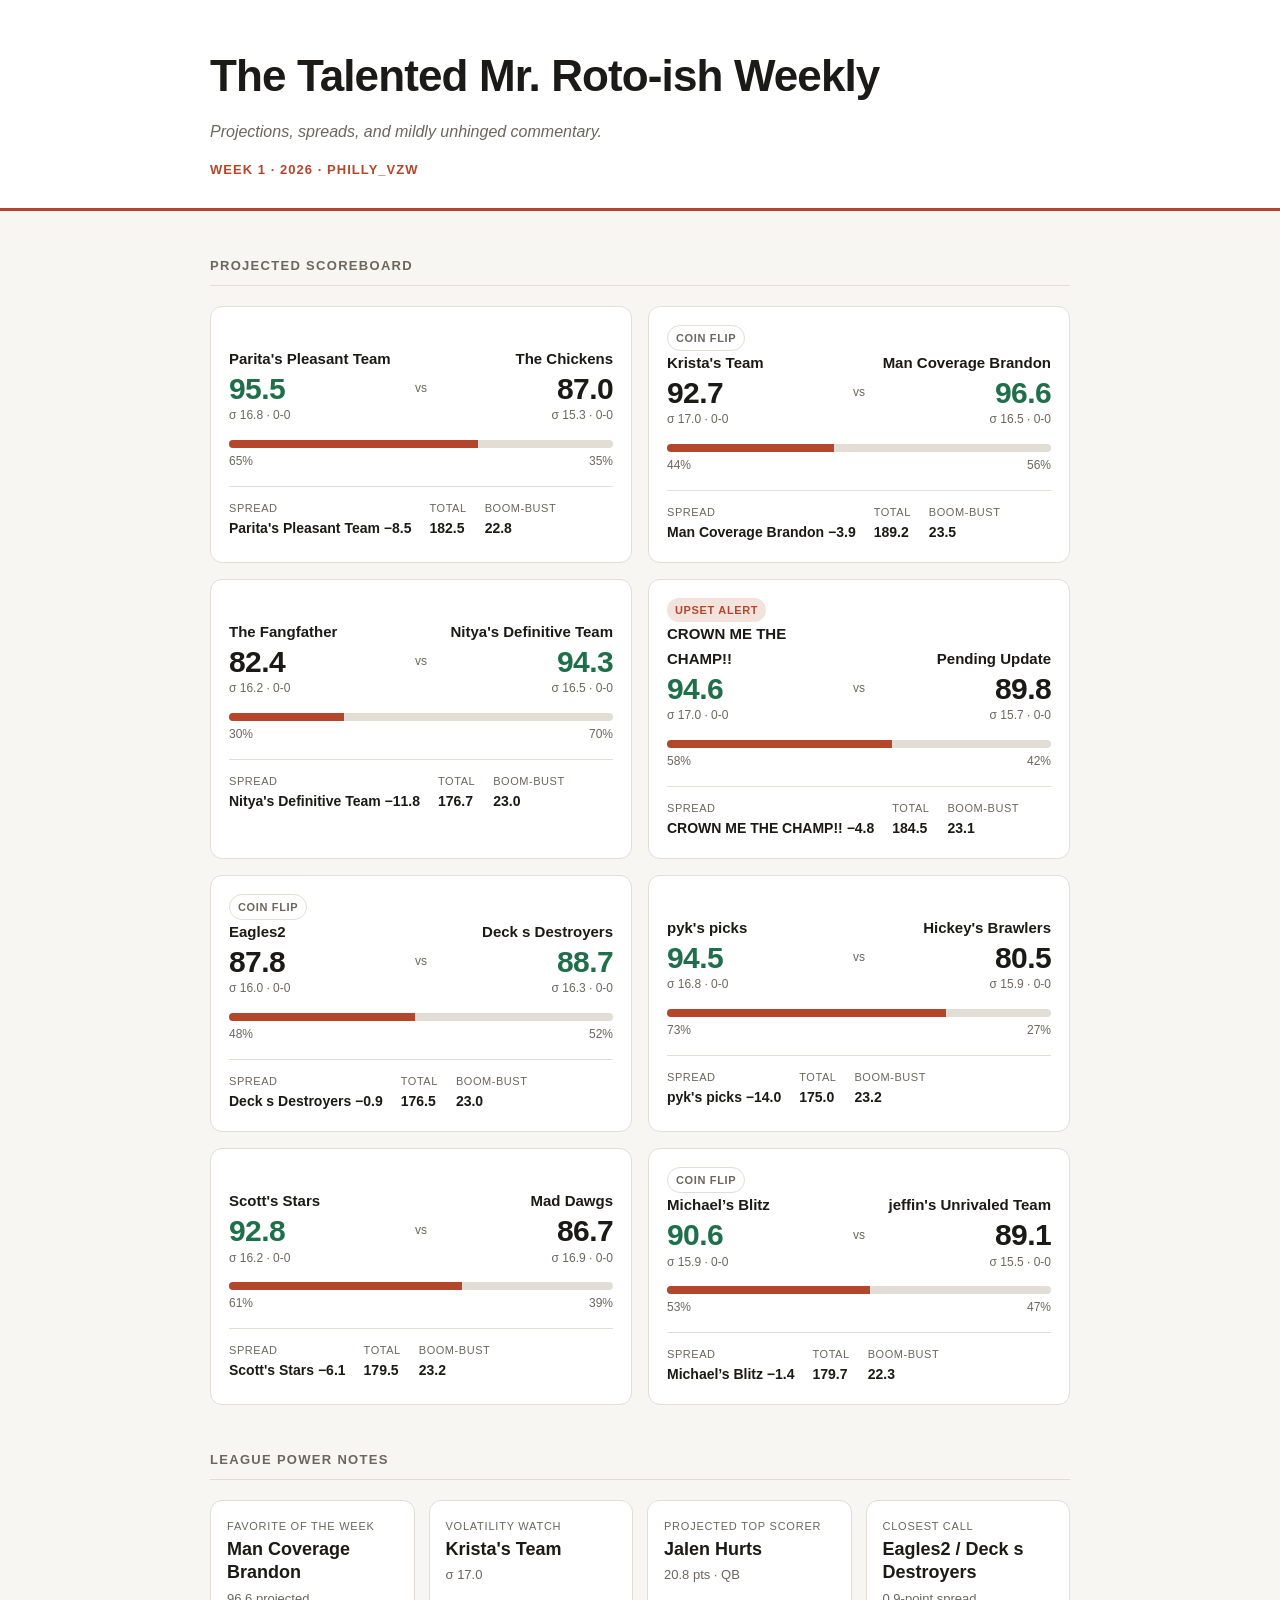
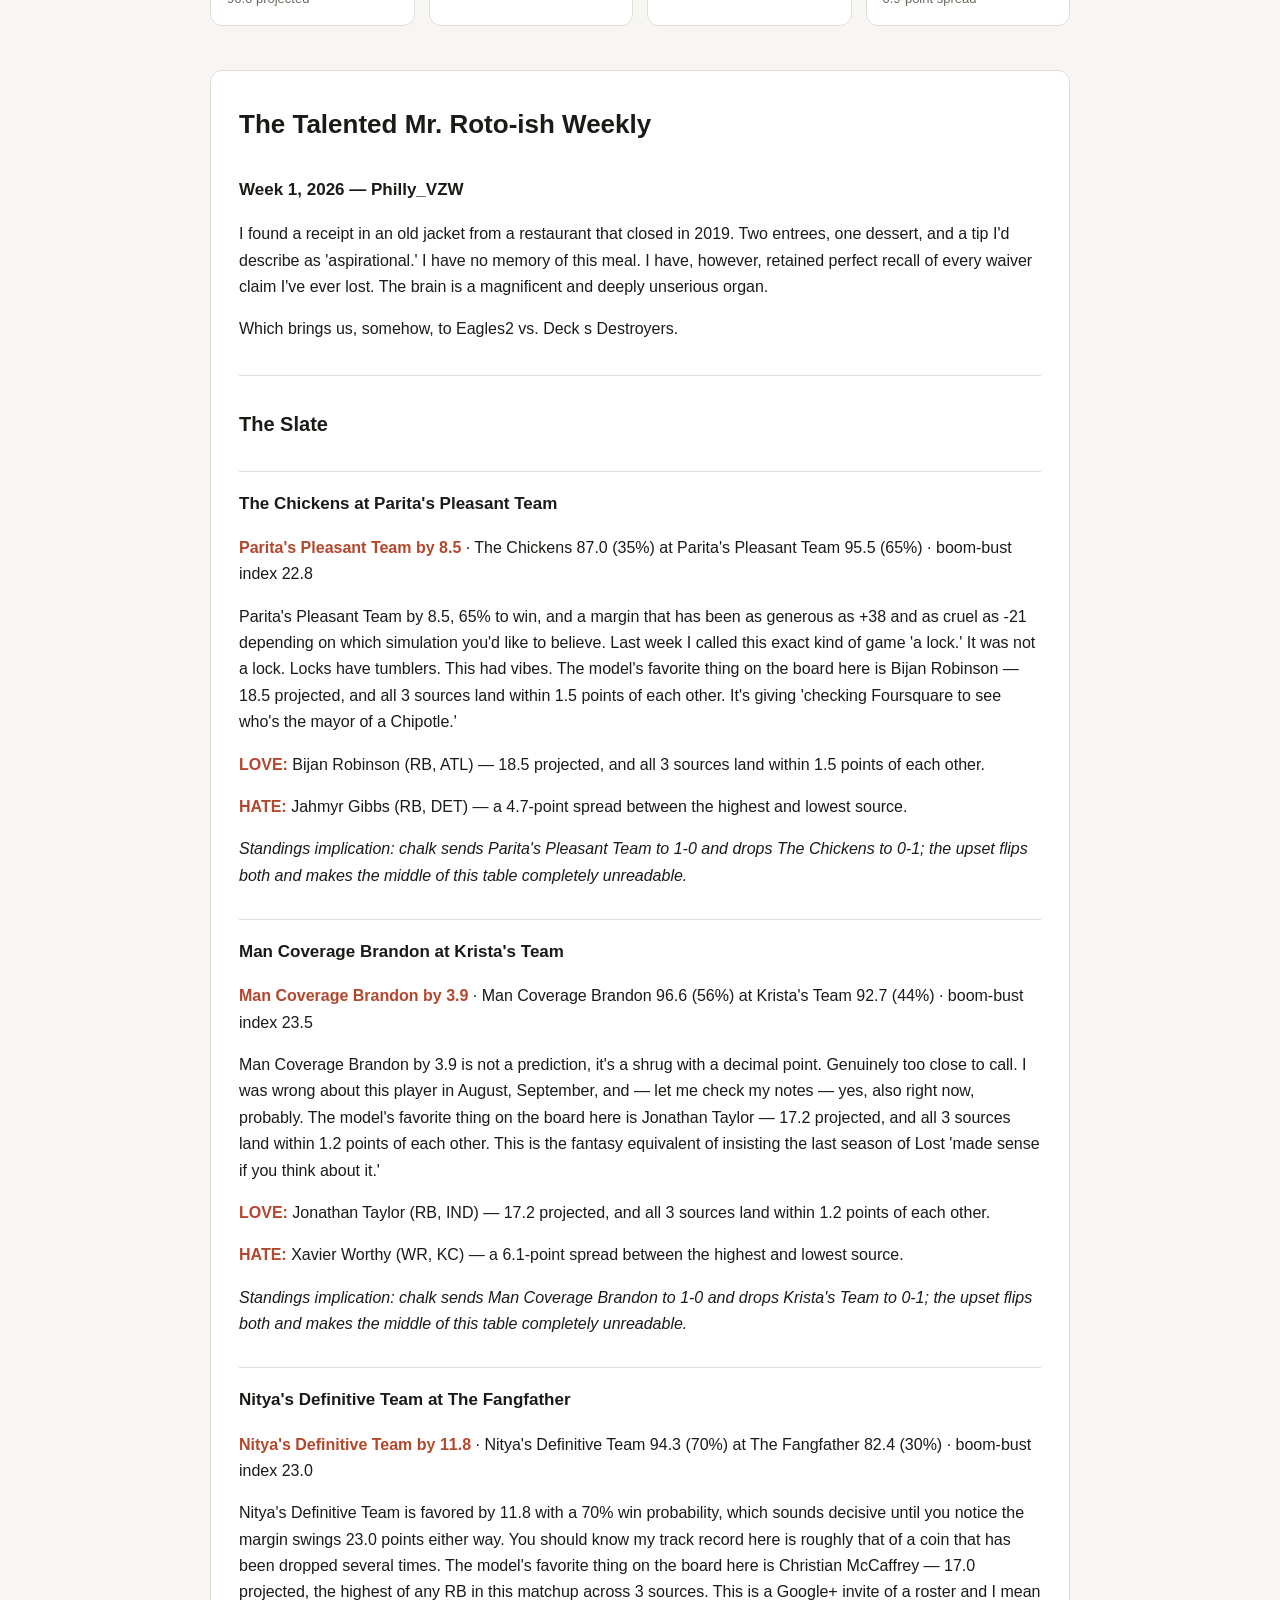
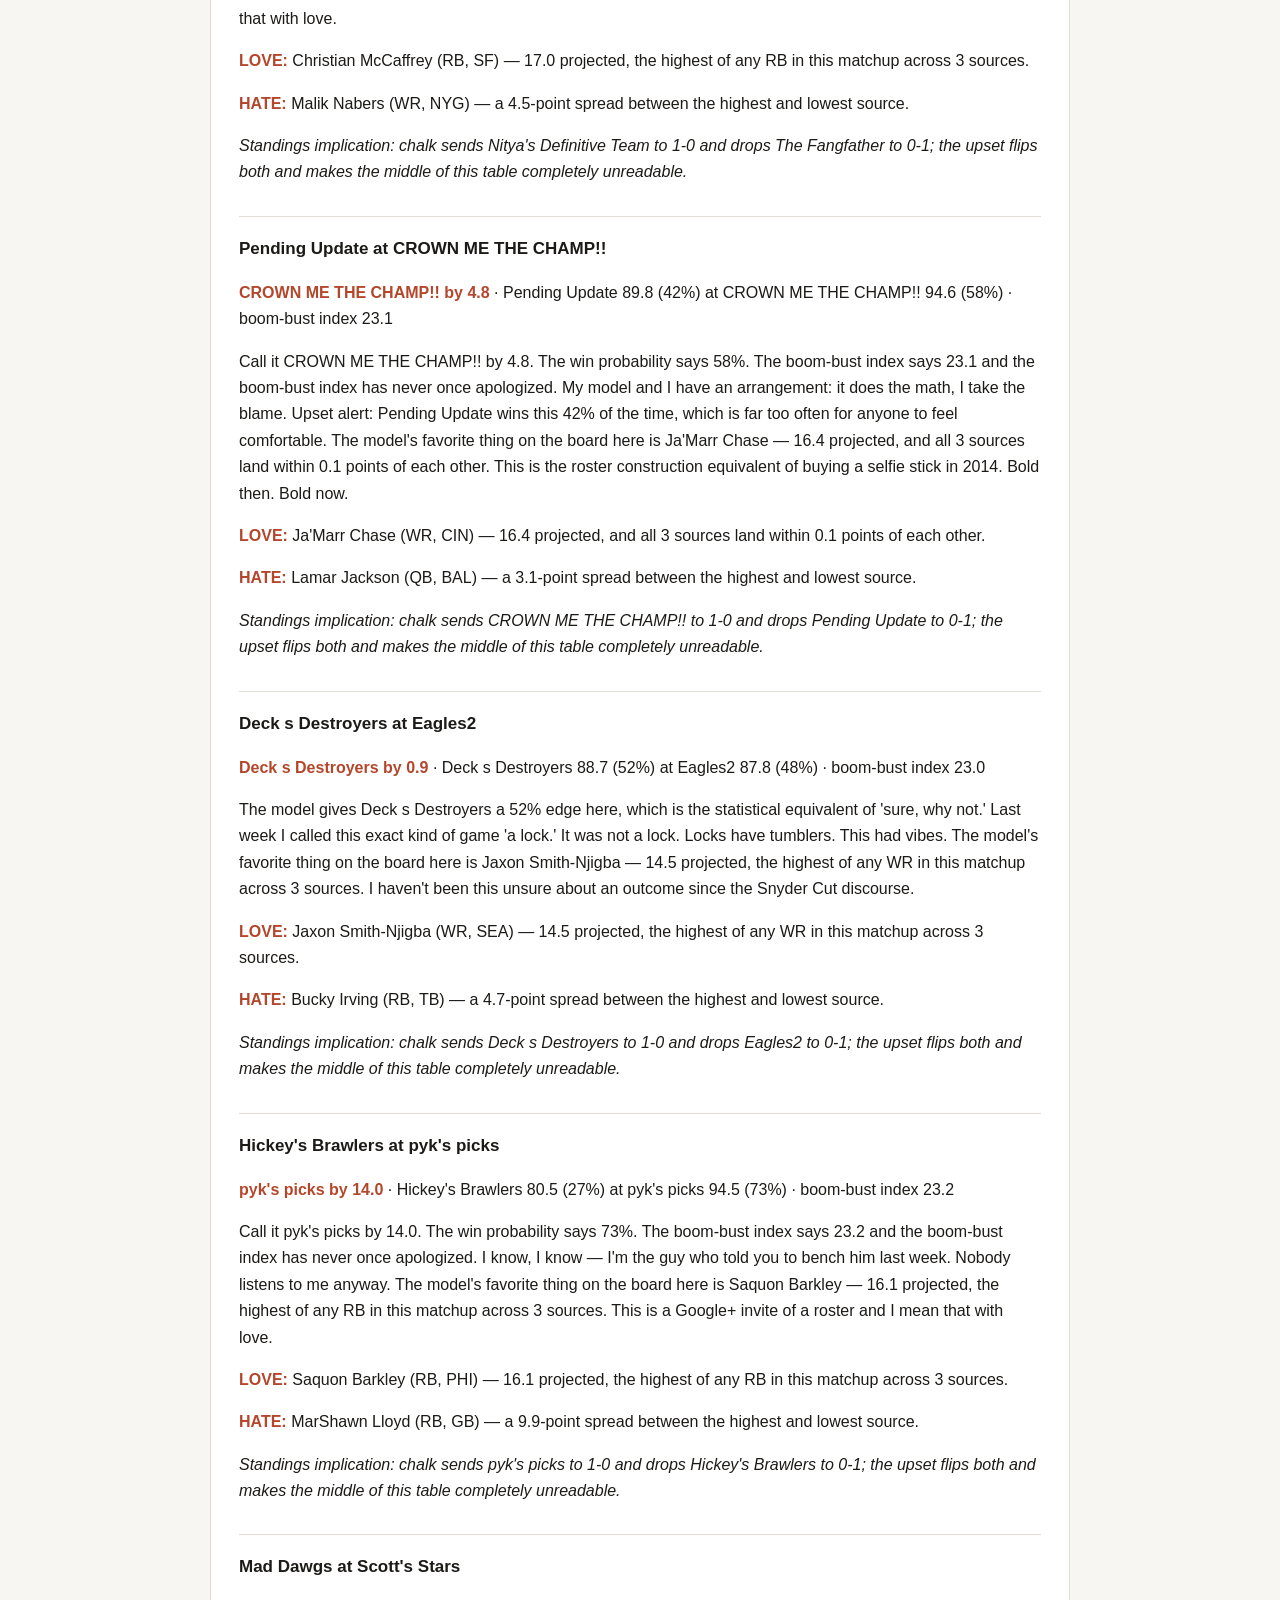
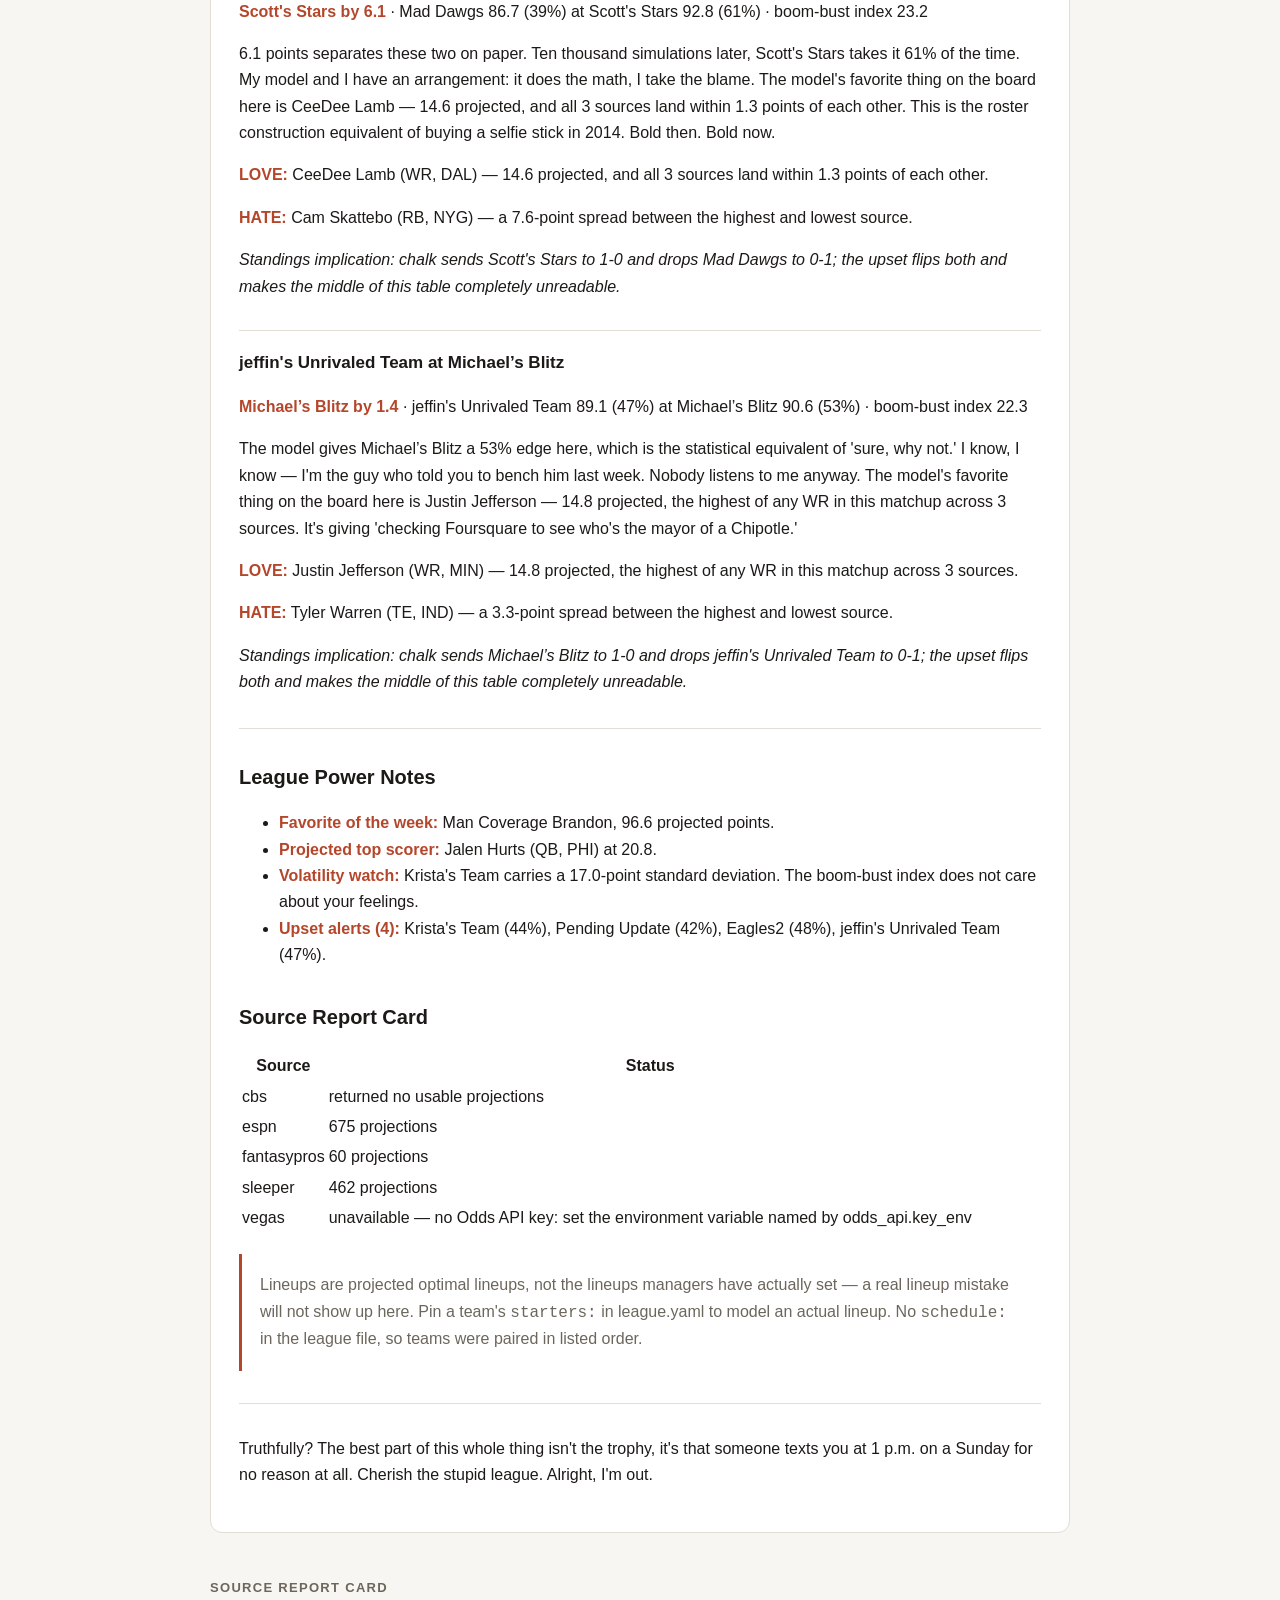
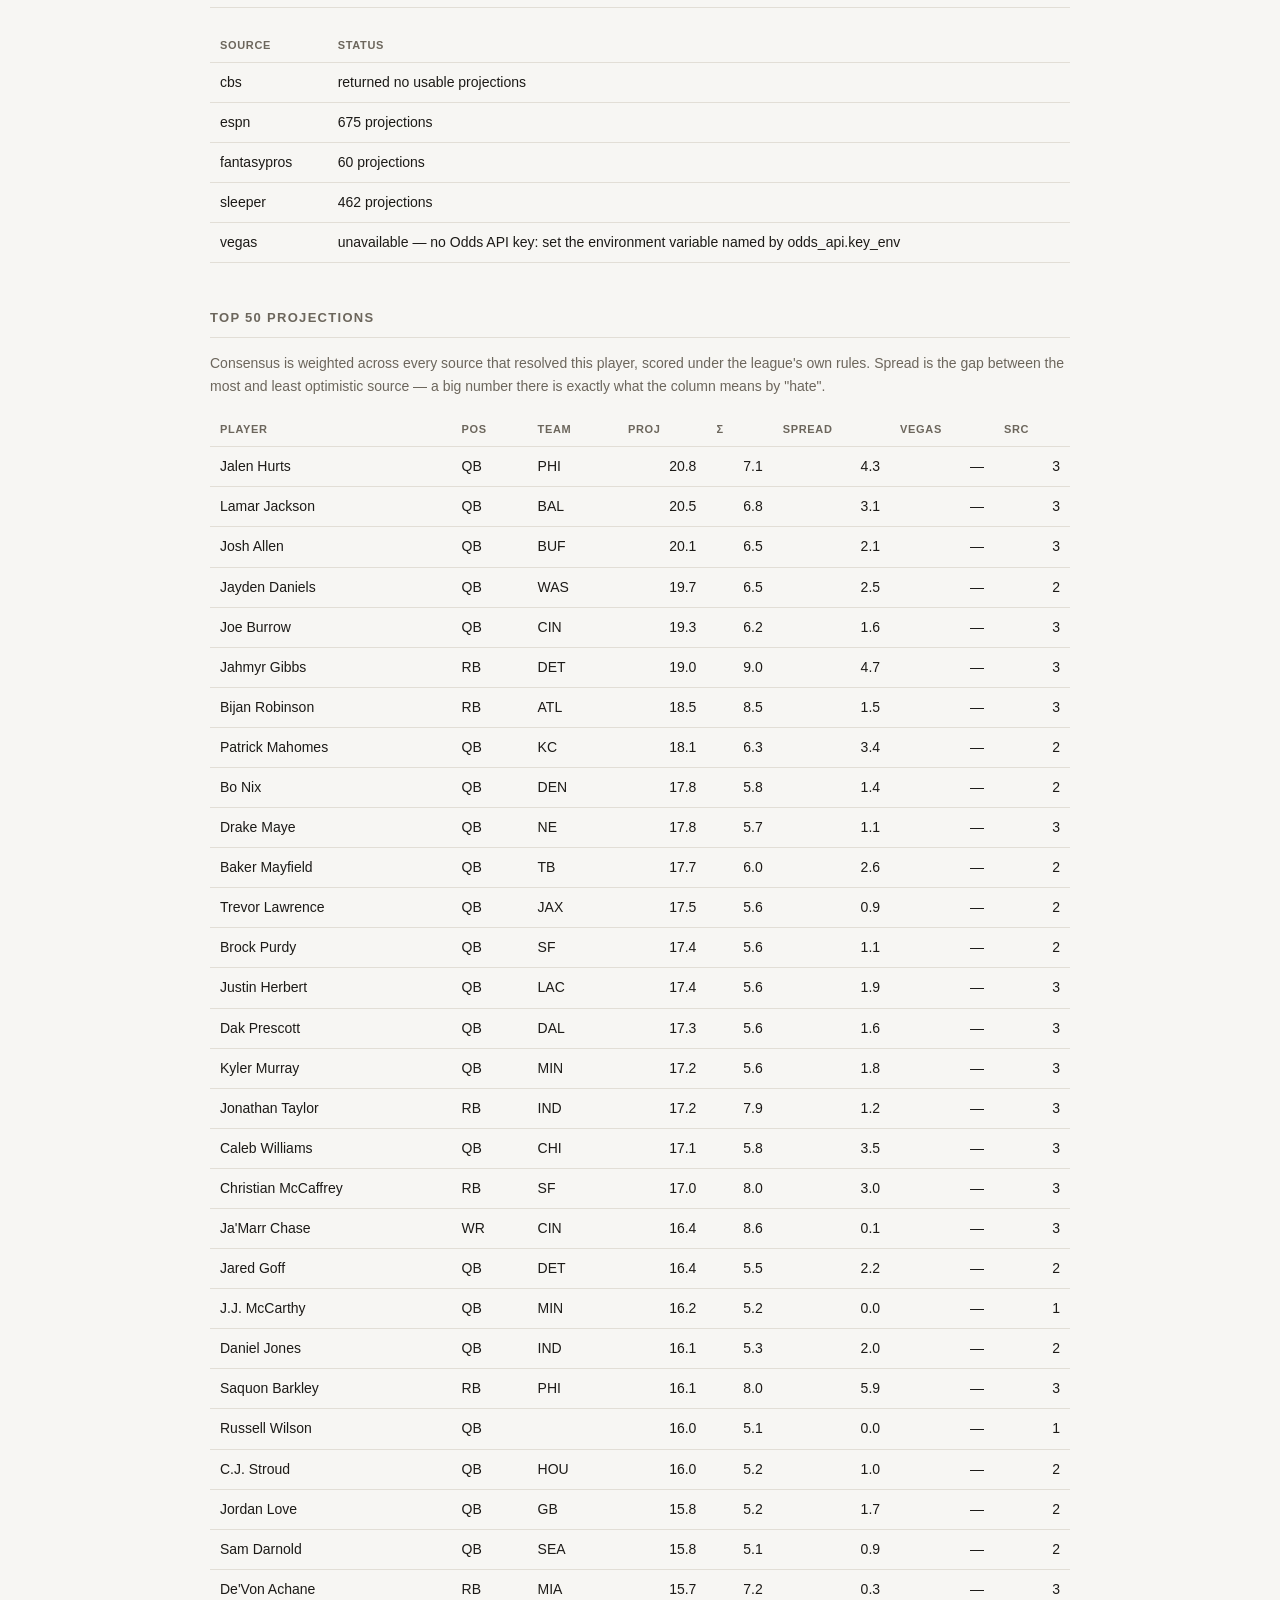
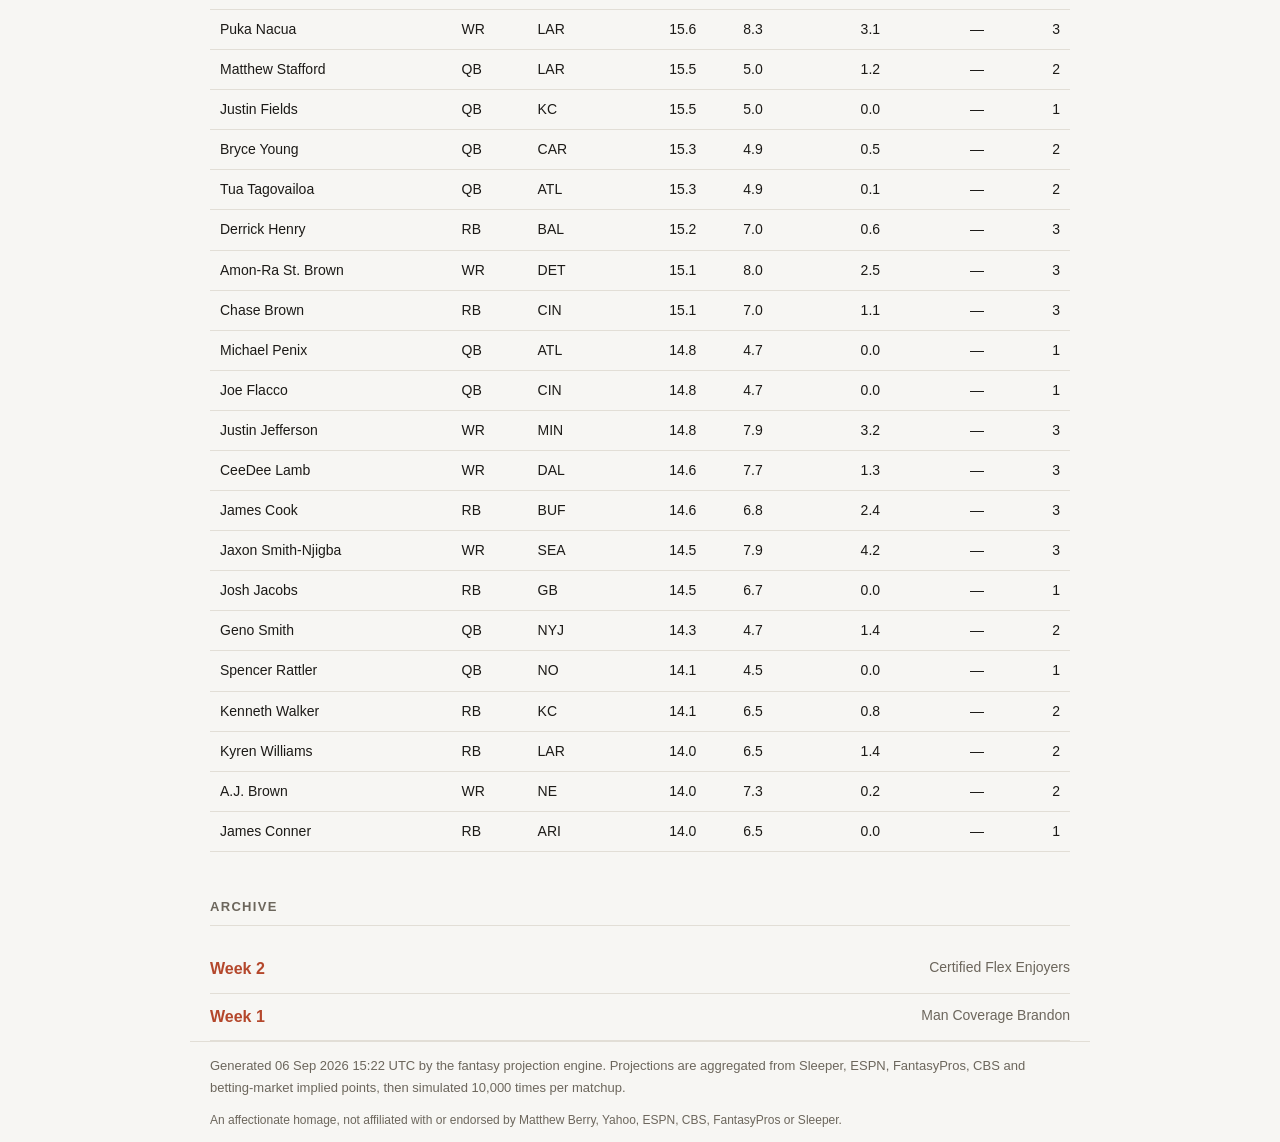
==== docs/week-1.html @ 44941f6e "Import the real Philly_VZW league from the Yahoo export tools/import_yahoo_export.py builds league.y" ====
<!DOCTYPE html>
<html lang="en">
<head>
<meta charset="utf-8">
<meta name="viewport" content="width=device-width, initial-scale=1">
<title>Week 1 — The Talented Mr. Roto-ish Weekly</title>
<meta name="description" content="Projections, spreads, and mildly unhinged commentary.">
<link rel="stylesheet" href="style.css">
</head>
<body>
<header class="masthead">
  <div class="wrap">
    <h1>The Talented Mr. Roto-ish Weekly</h1>
    <p class="tagline">Projections, spreads, and mildly unhinged commentary.</p>
    <p class="subtitle">Week 1 · 2026 · Philly_VZW</p>
  </div>
</header>
<main class="wrap">
<section><h2 class="section-title">Projected Scoreboard</h2><div class="grid">
<article class="card">
  <div class="card-tags"></div>
  <div class="teams">
    <div class="team team-home lead">
      <span class="team-name">Parita&#x27;s Pleasant Team</span>
      <span class="team-score">95.5</span>
      <span class="team-meta">&sigma; 16.8 · 0-0</span>
    </div>
    <div class="vs">vs</div>
    <div class="team team-away ">
      <span class="team-name">The Chickens</span>
      <span class="team-score">87.0</span>
      <span class="team-meta">&sigma; 15.3 · 0-0</span>
    </div>
  </div>
  <div class="winbar" role="img" aria-label="Parita&#x27;s Pleasant Team 65 percent, The Chickens 35 percent">
    <div class="winbar-home" style="width:64.9%"></div>
  </div>
  <div class="winbar-labels"><span>65%</span><span>35%</span></div>
  <dl class="stats">
    <div><dt>Spread</dt><dd>Parita&#x27;s Pleasant Team &minus;8.5</dd></div>
    <div><dt>Total</dt><dd>182.5</dd></div>
    <div><dt>Boom-bust</dt><dd>22.8</dd></div>
  </dl>
</article>
<article class="card">
  <div class="card-tags"><span class="tag tag-flip">Coin flip</span></div>
  <div class="teams">
    <div class="team team-home ">
      <span class="team-name">Krista&#x27;s Team</span>
      <span class="team-score">92.7</span>
      <span class="team-meta">&sigma; 17.0 · 0-0</span>
    </div>
    <div class="vs">vs</div>
    <div class="team team-away lead">
      <span class="team-name">Man Coverage Brandon</span>
      <span class="team-score">96.6</span>
      <span class="team-meta">&sigma; 16.5 · 0-0</span>
    </div>
  </div>
  <div class="winbar" role="img" aria-label="Krista&#x27;s Team 44 percent, Man Coverage Brandon 56 percent">
    <div class="winbar-home" style="width:43.6%"></div>
  </div>
  <div class="winbar-labels"><span>44%</span><span>56%</span></div>
  <dl class="stats">
    <div><dt>Spread</dt><dd>Man Coverage Brandon &minus;3.9</dd></div>
    <div><dt>Total</dt><dd>189.2</dd></div>
    <div><dt>Boom-bust</dt><dd>23.5</dd></div>
  </dl>
</article>
<article class="card">
  <div class="card-tags"></div>
  <div class="teams">
    <div class="team team-home ">
      <span class="team-name">The Fangfather</span>
      <span class="team-score">82.4</span>
      <span class="team-meta">&sigma; 16.2 · 0-0</span>
    </div>
    <div class="vs">vs</div>
    <div class="team team-away lead">
      <span class="team-name">Nitya&#x27;s Definitive Team</span>
      <span class="team-score">94.3</span>
      <span class="team-meta">&sigma; 16.5 · 0-0</span>
    </div>
  </div>
  <div class="winbar" role="img" aria-label="The Fangfather 30 percent, Nitya&#x27;s Definitive Team 70 percent">
    <div class="winbar-home" style="width:30.0%"></div>
  </div>
  <div class="winbar-labels"><span>30%</span><span>70%</span></div>
  <dl class="stats">
    <div><dt>Spread</dt><dd>Nitya&#x27;s Definitive Team &minus;11.8</dd></div>
    <div><dt>Total</dt><dd>176.7</dd></div>
    <div><dt>Boom-bust</dt><dd>23.0</dd></div>
  </dl>
</article>
<article class="card">
  <div class="card-tags"><span class="tag tag-upset">Upset alert</span></div>
  <div class="teams">
    <div class="team team-home lead">
      <span class="team-name">CROWN ME THE CHAMP!!</span>
      <span class="team-score">94.6</span>
      <span class="team-meta">&sigma; 17.0 · 0-0</span>
    </div>
    <div class="vs">vs</div>
    <div class="team team-away ">
      <span class="team-name">Pending Update</span>
      <span class="team-score">89.8</span>
      <span class="team-meta">&sigma; 15.7 · 0-0</span>
    </div>
  </div>
  <div class="winbar" role="img" aria-label="CROWN ME THE CHAMP!! 58 percent, Pending Update 42 percent">
    <div class="winbar-home" style="width:58.5%"></div>
  </div>
  <div class="winbar-labels"><span>58%</span><span>42%</span></div>
  <dl class="stats">
    <div><dt>Spread</dt><dd>CROWN ME THE CHAMP!! &minus;4.8</dd></div>
    <div><dt>Total</dt><dd>184.5</dd></div>
    <div><dt>Boom-bust</dt><dd>23.1</dd></div>
  </dl>
</article>
<article class="card">
  <div class="card-tags"><span class="tag tag-flip">Coin flip</span></div>
  <div class="teams">
    <div class="team team-home ">
      <span class="team-name">Eagles2</span>
      <span class="team-score">87.8</span>
      <span class="team-meta">&sigma; 16.0 · 0-0</span>
    </div>
    <div class="vs">vs</div>
    <div class="team team-away lead">
      <span class="team-name">Deck s Destroyers</span>
      <span class="team-score">88.7</span>
      <span class="team-meta">&sigma; 16.3 · 0-0</span>
    </div>
  </div>
  <div class="winbar" role="img" aria-label="Eagles2 48 percent, Deck s Destroyers 52 percent">
    <div class="winbar-home" style="width:48.4%"></div>
  </div>
  <div class="winbar-labels"><span>48%</span><span>52%</span></div>
  <dl class="stats">
    <div><dt>Spread</dt><dd>Deck s Destroyers &minus;0.9</dd></div>
    <div><dt>Total</dt><dd>176.5</dd></div>
    <div><dt>Boom-bust</dt><dd>23.0</dd></div>
  </dl>
</article>
<article class="card">
  <div class="card-tags"></div>
  <div class="teams">
    <div class="team team-home lead">
      <span class="team-name">pyk&#x27;s picks</span>
      <span class="team-score">94.5</span>
      <span class="team-meta">&sigma; 16.8 · 0-0</span>
    </div>
    <div class="vs">vs</div>
    <div class="team team-away ">
      <span class="team-name">Hickey&#x27;s Brawlers</span>
      <span class="team-score">80.5</span>
      <span class="team-meta">&sigma; 15.9 · 0-0</span>
    </div>
  </div>
  <div class="winbar" role="img" aria-label="pyk&#x27;s picks 73 percent, Hickey&#x27;s Brawlers 27 percent">
    <div class="winbar-home" style="width:72.6%"></div>
  </div>
  <div class="winbar-labels"><span>73%</span><span>27%</span></div>
  <dl class="stats">
    <div><dt>Spread</dt><dd>pyk&#x27;s picks &minus;14.0</dd></div>
    <div><dt>Total</dt><dd>175.0</dd></div>
    <div><dt>Boom-bust</dt><dd>23.2</dd></div>
  </dl>
</article>
<article class="card">
  <div class="card-tags"></div>
  <div class="teams">
    <div class="team team-home lead">
      <span class="team-name">Scott&#x27;s Stars</span>
      <span class="team-score">92.8</span>
      <span class="team-meta">&sigma; 16.2 · 0-0</span>
    </div>
    <div class="vs">vs</div>
    <div class="team team-away ">
      <span class="team-name">Mad Dawgs</span>
      <span class="team-score">86.7</span>
      <span class="team-meta">&sigma; 16.9 · 0-0</span>
    </div>
  </div>
  <div class="winbar" role="img" aria-label="Scott&#x27;s Stars 61 percent, Mad Dawgs 39 percent">
    <div class="winbar-home" style="width:60.7%"></div>
  </div>
  <div class="winbar-labels"><span>61%</span><span>39%</span></div>
  <dl class="stats">
    <div><dt>Spread</dt><dd>Scott&#x27;s Stars &minus;6.1</dd></div>
    <div><dt>Total</dt><dd>179.5</dd></div>
    <div><dt>Boom-bust</dt><dd>23.2</dd></div>
  </dl>
</article>
<article class="card">
  <div class="card-tags"><span class="tag tag-flip">Coin flip</span></div>
  <div class="teams">
    <div class="team team-home lead">
      <span class="team-name">Michael’s Blitz</span>
      <span class="team-score">90.6</span>
      <span class="team-meta">&sigma; 15.9 · 0-0</span>
    </div>
    <div class="vs">vs</div>
    <div class="team team-away ">
      <span class="team-name">jeffin&#x27;s Unrivaled Team</span>
      <span class="team-score">89.1</span>
      <span class="team-meta">&sigma; 15.5 · 0-0</span>
    </div>
  </div>
  <div class="winbar" role="img" aria-label="Michael’s Blitz 53 percent, jeffin&#x27;s Unrivaled Team 47 percent">
    <div class="winbar-home" style="width:52.9%"></div>
  </div>
  <div class="winbar-labels"><span>53%</span><span>47%</span></div>
  <dl class="stats">
    <div><dt>Spread</dt><dd>Michael’s Blitz &minus;1.4</dd></div>
    <div><dt>Total</dt><dd>179.7</dd></div>
    <div><dt>Boom-bust</dt><dd>22.3</dd></div>
  </dl>
</article></div></section>
<section><h2 class="section-title">League Power Notes</h2><div class="tiles"><div class="tile"><span class="tile-label">Favorite of the week</span><span class="tile-value">Man Coverage Brandon</span><span class="tile-sub">96.6 projected</span></div><div class="tile"><span class="tile-label">Volatility watch</span><span class="tile-value">Krista&#x27;s Team</span><span class="tile-sub">&sigma; 17.0</span></div><div class="tile"><span class="tile-label">Projected top scorer</span><span class="tile-value">Jalen Hurts</span><span class="tile-sub">20.8 pts · QB</span></div><div class="tile"><span class="tile-label">Closest call</span><span class="tile-value">Eagles2 / Deck s Destroyers</span><span class="tile-sub">0.9-point spread</span></div></div></section>
<section class="column"><h1>The Talented Mr. Roto-ish Weekly</h1>
<h3>Week 1, 2026 — Philly_VZW</h3>
<p>I found a receipt in an old jacket from a restaurant that closed in 2019. Two entrees, one dessert, and a tip I'd describe as 'aspirational.' I have no memory of this meal. I have, however, retained perfect recall of every waiver claim I've ever lost. The brain is a magnificent and deeply unserious organ.</p>
<p>Which brings us, somehow, to Eagles2 vs. Deck s Destroyers.</p>
<hr>
<h2>The Slate</h2>
<h3>The Chickens at Parita's Pleasant Team</h3>
<p><strong>Parita's Pleasant Team by 8.5</strong> · The Chickens 87.0 (35%) at Parita's Pleasant Team 95.5 (65%) · boom-bust index 22.8</p>
<p>Parita's Pleasant Team by 8.5, 65% to win, and a margin that has been as generous as +38 and as cruel as -21 depending on which simulation you'd like to believe. Last week I called this exact kind of game 'a lock.' It was not a lock. Locks have tumblers. This had vibes. The model's favorite thing on the board here is Bijan Robinson — 18.5 projected, and all 3 sources land within 1.5 points of each other. It's giving 'checking Foursquare to see who's the mayor of a Chipotle.'</p>
<p><strong>LOVE:</strong> Bijan Robinson (RB, ATL) — 18.5 projected, and all 3 sources land within 1.5 points of each other.</p>
<p><strong>HATE:</strong> Jahmyr Gibbs (RB, DET) — a 4.7-point spread between the highest and lowest source.</p>
<p><em>Standings implication: chalk sends Parita's Pleasant Team to 1-0 and drops The Chickens to 0-1; the upset flips both and makes the middle of this table completely unreadable.</em></p>
<h3>Man Coverage Brandon at Krista's Team</h3>
<p><strong>Man Coverage Brandon by 3.9</strong> · Man Coverage Brandon 96.6 (56%) at Krista's Team 92.7 (44%) · boom-bust index 23.5</p>
<p>Man Coverage Brandon by 3.9 is not a prediction, it's a shrug with a decimal point. Genuinely too close to call. I was wrong about this player in August, September, and — let me check my notes — yes, also right now, probably. The model's favorite thing on the board here is Jonathan Taylor — 17.2 projected, and all 3 sources land within 1.2 points of each other. This is the fantasy equivalent of insisting the last season of Lost 'made sense if you think about it.'</p>
<p><strong>LOVE:</strong> Jonathan Taylor (RB, IND) — 17.2 projected, and all 3 sources land within 1.2 points of each other.</p>
<p><strong>HATE:</strong> Xavier Worthy (WR, KC) — a 6.1-point spread between the highest and lowest source.</p>
<p><em>Standings implication: chalk sends Man Coverage Brandon to 1-0 and drops Krista's Team to 0-1; the upset flips both and makes the middle of this table completely unreadable.</em></p>
<h3>Nitya's Definitive Team at The Fangfather</h3>
<p><strong>Nitya's Definitive Team by 11.8</strong> · Nitya's Definitive Team 94.3 (70%) at The Fangfather 82.4 (30%) · boom-bust index 23.0</p>
<p>Nitya's Definitive Team is favored by 11.8 with a 70% win probability, which sounds decisive until you notice the margin swings 23.0 points either way. You should know my track record here is roughly that of a coin that has been dropped several times. The model's favorite thing on the board here is Christian McCaffrey — 17.0 projected, the highest of any RB in this matchup across 3 sources. This is a Google+ invite of a roster and I mean that with love.</p>
<p><strong>LOVE:</strong> Christian McCaffrey (RB, SF) — 17.0 projected, the highest of any RB in this matchup across 3 sources.</p>
<p><strong>HATE:</strong> Malik Nabers (WR, NYG) — a 4.5-point spread between the highest and lowest source.</p>
<p><em>Standings implication: chalk sends Nitya's Definitive Team to 1-0 and drops The Fangfather to 0-1; the upset flips both and makes the middle of this table completely unreadable.</em></p>
<h3>Pending Update at CROWN ME THE CHAMP!!</h3>
<p><strong>CROWN ME THE CHAMP!! by 4.8</strong> · Pending Update 89.8 (42%) at CROWN ME THE CHAMP!! 94.6 (58%) · boom-bust index 23.1</p>
<p>Call it CROWN ME THE CHAMP!! by 4.8. The win probability says 58%. The boom-bust index says 23.1 and the boom-bust index has never once apologized. My model and I have an arrangement: it does the math, I take the blame. Upset alert: Pending Update wins this 42% of the time, which is far too often for anyone to feel comfortable. The model's favorite thing on the board here is Ja'Marr Chase — 16.4 projected, and all 3 sources land within 0.1 points of each other. This is the roster construction equivalent of buying a selfie stick in 2014. Bold then. Bold now.</p>
<p><strong>LOVE:</strong> Ja'Marr Chase (WR, CIN) — 16.4 projected, and all 3 sources land within 0.1 points of each other.</p>
<p><strong>HATE:</strong> Lamar Jackson (QB, BAL) — a 3.1-point spread between the highest and lowest source.</p>
<p><em>Standings implication: chalk sends CROWN ME THE CHAMP!! to 1-0 and drops Pending Update to 0-1; the upset flips both and makes the middle of this table completely unreadable.</em></p>
<h3>Deck s Destroyers at Eagles2</h3>
<p><strong>Deck s Destroyers by 0.9</strong> · Deck s Destroyers 88.7 (52%) at Eagles2 87.8 (48%) · boom-bust index 23.0</p>
<p>The model gives Deck s Destroyers a 52% edge here, which is the statistical equivalent of 'sure, why not.' Last week I called this exact kind of game 'a lock.' It was not a lock. Locks have tumblers. This had vibes. The model's favorite thing on the board here is Jaxon Smith-Njigba — 14.5 projected, the highest of any WR in this matchup across 3 sources. I haven't been this unsure about an outcome since the Snyder Cut discourse.</p>
<p><strong>LOVE:</strong> Jaxon Smith-Njigba (WR, SEA) — 14.5 projected, the highest of any WR in this matchup across 3 sources.</p>
<p><strong>HATE:</strong> Bucky Irving (RB, TB) — a 4.7-point spread between the highest and lowest source.</p>
<p><em>Standings implication: chalk sends Deck s Destroyers to 1-0 and drops Eagles2 to 0-1; the upset flips both and makes the middle of this table completely unreadable.</em></p>
<h3>Hickey's Brawlers at pyk's picks</h3>
<p><strong>pyk's picks by 14.0</strong> · Hickey's Brawlers 80.5 (27%) at pyk's picks 94.5 (73%) · boom-bust index 23.2</p>
<p>Call it pyk's picks by 14.0. The win probability says 73%. The boom-bust index says 23.2 and the boom-bust index has never once apologized. I know, I know — I'm the guy who told you to bench him last week. Nobody listens to me anyway. The model's favorite thing on the board here is Saquon Barkley — 16.1 projected, the highest of any RB in this matchup across 3 sources. This is a Google+ invite of a roster and I mean that with love.</p>
<p><strong>LOVE:</strong> Saquon Barkley (RB, PHI) — 16.1 projected, the highest of any RB in this matchup across 3 sources.</p>
<p><strong>HATE:</strong> MarShawn Lloyd (RB, GB) — a 9.9-point spread between the highest and lowest source.</p>
<p><em>Standings implication: chalk sends pyk's picks to 1-0 and drops Hickey's Brawlers to 0-1; the upset flips both and makes the middle of this table completely unreadable.</em></p>
<h3>Mad Dawgs at Scott's Stars</h3>
<p><strong>Scott's Stars by 6.1</strong> · Mad Dawgs 86.7 (39%) at Scott's Stars 92.8 (61%) · boom-bust index 23.2</p>
<p>6.1 points separates these two on paper. Ten thousand simulations later, Scott's Stars takes it 61% of the time. My model and I have an arrangement: it does the math, I take the blame. The model's favorite thing on the board here is CeeDee Lamb — 14.6 projected, and all 3 sources land within 1.3 points of each other. This is the roster construction equivalent of buying a selfie stick in 2014. Bold then. Bold now.</p>
<p><strong>LOVE:</strong> CeeDee Lamb (WR, DAL) — 14.6 projected, and all 3 sources land within 1.3 points of each other.</p>
<p><strong>HATE:</strong> Cam Skattebo (RB, NYG) — a 7.6-point spread between the highest and lowest source.</p>
<p><em>Standings implication: chalk sends Scott's Stars to 1-0 and drops Mad Dawgs to 0-1; the upset flips both and makes the middle of this table completely unreadable.</em></p>
<h3>jeffin's Unrivaled Team at Michael’s Blitz</h3>
<p><strong>Michael’s Blitz by 1.4</strong> · jeffin's Unrivaled Team 89.1 (47%) at Michael’s Blitz 90.6 (53%) · boom-bust index 22.3</p>
<p>The model gives Michael’s Blitz a 53% edge here, which is the statistical equivalent of 'sure, why not.' I know, I know — I'm the guy who told you to bench him last week. Nobody listens to me anyway. The model's favorite thing on the board here is Justin Jefferson — 14.8 projected, the highest of any WR in this matchup across 3 sources. It's giving 'checking Foursquare to see who's the mayor of a Chipotle.'</p>
<p><strong>LOVE:</strong> Justin Jefferson (WR, MIN) — 14.8 projected, the highest of any WR in this matchup across 3 sources.</p>
<p><strong>HATE:</strong> Tyler Warren (TE, IND) — a 3.3-point spread between the highest and lowest source.</p>
<p><em>Standings implication: chalk sends Michael’s Blitz to 1-0 and drops jeffin's Unrivaled Team to 0-1; the upset flips both and makes the middle of this table completely unreadable.</em></p>
<hr>
<h2>League Power Notes</h2>
<ul><li><strong>Favorite of the week:</strong> Man Coverage Brandon, 96.6 projected points.</li><li><strong>Projected top scorer:</strong> Jalen Hurts (QB, PHI) at 20.8.</li><li><strong>Volatility watch:</strong> Krista's Team carries a 17.0-point standard deviation. The boom-bust index does not care about your feelings.</li><li><strong>Upset alerts (4):</strong> Krista's Team (44%), Pending Update (42%), Eagles2 (48%), jeffin's Unrivaled Team (47%).</li></ul>
<h2>Source Report Card</h2>
<table><thead><tr><th>Source</th><th>Status</th></tr></thead><tbody><tr><td>cbs</td><td>returned no usable projections</td></tr><tr><td>espn</td><td>675 projections</td></tr><tr><td>fantasypros</td><td>60 projections</td></tr><tr><td>sleeper</td><td>462 projections</td></tr><tr><td>vegas</td><td>unavailable — no Odds API key: set the environment variable named by odds_api.key_env</td></tr></tbody></table>
<blockquote><p>Lineups are projected optimal lineups, not the lineups managers have actually set — a real lineup mistake will not show up here. Pin a team's <code>starters:</code> in league.yaml to model an actual lineup. No <code>schedule:</code> in the league file, so teams were paired in listed order.</p></blockquote>
<hr>
<p>Truthfully? The best part of this whole thing isn't the trophy, it's that someone texts you at 1 p.m. on a Sunday for no reason at all. Cherish the stupid league. Alright, I'm out.</p></section>
<section><h2 class="section-title">Source Report Card</h2><table class="data"><thead><tr><th>Source</th><th>Status</th></tr></thead><tbody><tr><td>cbs</td><td>returned no usable projections</td></tr><tr><td>espn</td><td>675 projections</td></tr><tr><td>fantasypros</td><td>60 projections</td></tr><tr><td>sleeper</td><td>462 projections</td></tr><tr><td>vegas</td><td>unavailable — no Odds API key: set the environment variable named by odds_api.key_env</td></tr></tbody></table></section>
<section><h2 class="section-title">Top 50 Projections</h2><p class="note">Consensus is weighted across every source that resolved this player, scored under the league's own rules. Spread is the gap between the most and least optimistic source — a big number there is exactly what the column means by "hate".</p><div class="scroll"><table class="data"><thead><tr><th>Player</th><th>Pos</th><th>Team</th><th>Proj</th><th>&sigma;</th><th>Spread</th><th>Vegas</th><th>Src</th></tr></thead><tbody><tr><td>Jalen Hurts</td><td>QB</td><td>PHI</td><td class='num'>20.8</td><td class='num'>7.1</td><td class='num'>4.3</td><td class='num'>&mdash;</td><td class='num'>3</td></tr><tr><td>Lamar Jackson</td><td>QB</td><td>BAL</td><td class='num'>20.5</td><td class='num'>6.8</td><td class='num'>3.1</td><td class='num'>&mdash;</td><td class='num'>3</td></tr><tr><td>Josh Allen</td><td>QB</td><td>BUF</td><td class='num'>20.1</td><td class='num'>6.5</td><td class='num'>2.1</td><td class='num'>&mdash;</td><td class='num'>3</td></tr><tr><td>Jayden Daniels</td><td>QB</td><td>WAS</td><td class='num'>19.7</td><td class='num'>6.5</td><td class='num'>2.5</td><td class='num'>&mdash;</td><td class='num'>2</td></tr><tr><td>Joe Burrow</td><td>QB</td><td>CIN</td><td class='num'>19.3</td><td class='num'>6.2</td><td class='num'>1.6</td><td class='num'>&mdash;</td><td class='num'>3</td></tr><tr><td>Jahmyr Gibbs</td><td>RB</td><td>DET</td><td class='num'>19.0</td><td class='num'>9.0</td><td class='num'>4.7</td><td class='num'>&mdash;</td><td class='num'>3</td></tr><tr><td>Bijan Robinson</td><td>RB</td><td>ATL</td><td class='num'>18.5</td><td class='num'>8.5</td><td class='num'>1.5</td><td class='num'>&mdash;</td><td class='num'>3</td></tr><tr><td>Patrick Mahomes</td><td>QB</td><td>KC</td><td class='num'>18.1</td><td class='num'>6.3</td><td class='num'>3.4</td><td class='num'>&mdash;</td><td class='num'>2</td></tr><tr><td>Bo Nix</td><td>QB</td><td>DEN</td><td class='num'>17.8</td><td class='num'>5.8</td><td class='num'>1.4</td><td class='num'>&mdash;</td><td class='num'>2</td></tr><tr><td>Drake Maye</td><td>QB</td><td>NE</td><td class='num'>17.8</td><td class='num'>5.7</td><td class='num'>1.1</td><td class='num'>&mdash;</td><td class='num'>3</td></tr><tr><td>Baker Mayfield</td><td>QB</td><td>TB</td><td class='num'>17.7</td><td class='num'>6.0</td><td class='num'>2.6</td><td class='num'>&mdash;</td><td class='num'>2</td></tr><tr><td>Trevor Lawrence</td><td>QB</td><td>JAX</td><td class='num'>17.5</td><td class='num'>5.6</td><td class='num'>0.9</td><td class='num'>&mdash;</td><td class='num'>2</td></tr><tr><td>Brock Purdy</td><td>QB</td><td>SF</td><td class='num'>17.4</td><td class='num'>5.6</td><td class='num'>1.1</td><td class='num'>&mdash;</td><td class='num'>2</td></tr><tr><td>Justin Herbert</td><td>QB</td><td>LAC</td><td class='num'>17.4</td><td class='num'>5.6</td><td class='num'>1.9</td><td class='num'>&mdash;</td><td class='num'>3</td></tr><tr><td>Dak Prescott</td><td>QB</td><td>DAL</td><td class='num'>17.3</td><td class='num'>5.6</td><td class='num'>1.6</td><td class='num'>&mdash;</td><td class='num'>3</td></tr><tr><td>Kyler Murray</td><td>QB</td><td>MIN</td><td class='num'>17.2</td><td class='num'>5.6</td><td class='num'>1.8</td><td class='num'>&mdash;</td><td class='num'>3</td></tr><tr><td>Jonathan Taylor</td><td>RB</td><td>IND</td><td class='num'>17.2</td><td class='num'>7.9</td><td class='num'>1.2</td><td class='num'>&mdash;</td><td class='num'>3</td></tr><tr><td>Caleb Williams</td><td>QB</td><td>CHI</td><td class='num'>17.1</td><td class='num'>5.8</td><td class='num'>3.5</td><td class='num'>&mdash;</td><td class='num'>3</td></tr><tr><td>Christian McCaffrey</td><td>RB</td><td>SF</td><td class='num'>17.0</td><td class='num'>8.0</td><td class='num'>3.0</td><td class='num'>&mdash;</td><td class='num'>3</td></tr><tr><td>Ja&#x27;Marr Chase</td><td>WR</td><td>CIN</td><td class='num'>16.4</td><td class='num'>8.6</td><td class='num'>0.1</td><td class='num'>&mdash;</td><td class='num'>3</td></tr><tr><td>Jared Goff</td><td>QB</td><td>DET</td><td class='num'>16.4</td><td class='num'>5.5</td><td class='num'>2.2</td><td class='num'>&mdash;</td><td class='num'>2</td></tr><tr><td>J.J. McCarthy</td><td>QB</td><td>MIN</td><td class='num'>16.2</td><td class='num'>5.2</td><td class='num'>0.0</td><td class='num'>&mdash;</td><td class='num'>1</td></tr><tr><td>Daniel Jones</td><td>QB</td><td>IND</td><td class='num'>16.1</td><td class='num'>5.3</td><td class='num'>2.0</td><td class='num'>&mdash;</td><td class='num'>2</td></tr><tr><td>Saquon Barkley</td><td>RB</td><td>PHI</td><td class='num'>16.1</td><td class='num'>8.0</td><td class='num'>5.9</td><td class='num'>&mdash;</td><td class='num'>3</td></tr><tr><td>Russell Wilson</td><td>QB</td><td></td><td class='num'>16.0</td><td class='num'>5.1</td><td class='num'>0.0</td><td class='num'>&mdash;</td><td class='num'>1</td></tr><tr><td>C.J. Stroud</td><td>QB</td><td>HOU</td><td class='num'>16.0</td><td class='num'>5.2</td><td class='num'>1.0</td><td class='num'>&mdash;</td><td class='num'>2</td></tr><tr><td>Jordan Love</td><td>QB</td><td>GB</td><td class='num'>15.8</td><td class='num'>5.2</td><td class='num'>1.7</td><td class='num'>&mdash;</td><td class='num'>2</td></tr><tr><td>Sam Darnold</td><td>QB</td><td>SEA</td><td class='num'>15.8</td><td class='num'>5.1</td><td class='num'>0.9</td><td class='num'>&mdash;</td><td class='num'>2</td></tr><tr><td>De&#x27;Von Achane</td><td>RB</td><td>MIA</td><td class='num'>15.7</td><td class='num'>7.2</td><td class='num'>0.3</td><td class='num'>&mdash;</td><td class='num'>3</td></tr><tr><td>Puka Nacua</td><td>WR</td><td>LAR</td><td class='num'>15.6</td><td class='num'>8.3</td><td class='num'>3.1</td><td class='num'>&mdash;</td><td class='num'>3</td></tr><tr><td>Matthew Stafford</td><td>QB</td><td>LAR</td><td class='num'>15.5</td><td class='num'>5.0</td><td class='num'>1.2</td><td class='num'>&mdash;</td><td class='num'>2</td></tr><tr><td>Justin Fields</td><td>QB</td><td>KC</td><td class='num'>15.5</td><td class='num'>5.0</td><td class='num'>0.0</td><td class='num'>&mdash;</td><td class='num'>1</td></tr><tr><td>Bryce Young</td><td>QB</td><td>CAR</td><td class='num'>15.3</td><td class='num'>4.9</td><td class='num'>0.5</td><td class='num'>&mdash;</td><td class='num'>2</td></tr><tr><td>Tua Tagovailoa</td><td>QB</td><td>ATL</td><td class='num'>15.3</td><td class='num'>4.9</td><td class='num'>0.1</td><td class='num'>&mdash;</td><td class='num'>2</td></tr><tr><td>Derrick Henry</td><td>RB</td><td>BAL</td><td class='num'>15.2</td><td class='num'>7.0</td><td class='num'>0.6</td><td class='num'>&mdash;</td><td class='num'>3</td></tr><tr><td>Amon-Ra St. Brown</td><td>WR</td><td>DET</td><td class='num'>15.1</td><td class='num'>8.0</td><td class='num'>2.5</td><td class='num'>&mdash;</td><td class='num'>3</td></tr><tr><td>Chase Brown</td><td>RB</td><td>CIN</td><td class='num'>15.1</td><td class='num'>7.0</td><td class='num'>1.1</td><td class='num'>&mdash;</td><td class='num'>3</td></tr><tr><td>Michael Penix</td><td>QB</td><td>ATL</td><td class='num'>14.8</td><td class='num'>4.7</td><td class='num'>0.0</td><td class='num'>&mdash;</td><td class='num'>1</td></tr><tr><td>Joe Flacco</td><td>QB</td><td>CIN</td><td class='num'>14.8</td><td class='num'>4.7</td><td class='num'>0.0</td><td class='num'>&mdash;</td><td class='num'>1</td></tr><tr><td>Justin Jefferson</td><td>WR</td><td>MIN</td><td class='num'>14.8</td><td class='num'>7.9</td><td class='num'>3.2</td><td class='num'>&mdash;</td><td class='num'>3</td></tr><tr><td>CeeDee Lamb</td><td>WR</td><td>DAL</td><td class='num'>14.6</td><td class='num'>7.7</td><td class='num'>1.3</td><td class='num'>&mdash;</td><td class='num'>3</td></tr><tr><td>James Cook</td><td>RB</td><td>BUF</td><td class='num'>14.6</td><td class='num'>6.8</td><td class='num'>2.4</td><td class='num'>&mdash;</td><td class='num'>3</td></tr><tr><td>Jaxon Smith-Njigba</td><td>WR</td><td>SEA</td><td class='num'>14.5</td><td class='num'>7.9</td><td class='num'>4.2</td><td class='num'>&mdash;</td><td class='num'>3</td></tr><tr><td>Josh Jacobs</td><td>RB</td><td>GB</td><td class='num'>14.5</td><td class='num'>6.7</td><td class='num'>0.0</td><td class='num'>&mdash;</td><td class='num'>1</td></tr><tr><td>Geno Smith</td><td>QB</td><td>NYJ</td><td class='num'>14.3</td><td class='num'>4.7</td><td class='num'>1.4</td><td class='num'>&mdash;</td><td class='num'>2</td></tr><tr><td>Spencer Rattler</td><td>QB</td><td>NO</td><td class='num'>14.1</td><td class='num'>4.5</td><td class='num'>0.0</td><td class='num'>&mdash;</td><td class='num'>1</td></tr><tr><td>Kenneth Walker</td><td>RB</td><td>KC</td><td class='num'>14.1</td><td class='num'>6.5</td><td class='num'>0.8</td><td class='num'>&mdash;</td><td class='num'>2</td></tr><tr><td>Kyren Williams</td><td>RB</td><td>LAR</td><td class='num'>14.0</td><td class='num'>6.5</td><td class='num'>1.4</td><td class='num'>&mdash;</td><td class='num'>2</td></tr><tr><td>A.J. Brown</td><td>WR</td><td>NE</td><td class='num'>14.0</td><td class='num'>7.3</td><td class='num'>0.2</td><td class='num'>&mdash;</td><td class='num'>2</td></tr><tr><td>James Conner</td><td>RB</td><td>ARI</td><td class='num'>14.0</td><td class='num'>6.5</td><td class='num'>0.0</td><td class='num'>&mdash;</td><td class='num'>1</td></tr></tbody></table></div></section>
<section><h2 class="section-title">Archive</h2><ul class="archive"><li><a href="week-2.html">Week 2</a><span class="archive-meta">Certified Flex Enjoyers</span></li><li><a href="week-1.html">Week 1</a><span class="archive-meta">Man Coverage Brandon</span></li></ul></section>
</main>
<footer class="wrap">
  <p>Generated 06 Sep 2026 15:22 UTC by the fantasy projection engine. Projections are aggregated from
  Sleeper, ESPN, FantasyPros, CBS and betting-market implied points, then simulated 10,000 times
  per matchup.</p>
  <p class="disclaimer">An affectionate homage, not affiliated with or endorsed by Matthew Berry,
  Yahoo, ESPN, CBS, FantasyPros or Sleeper.</p>
</footer>
</body>
</html>
---- docs/style.css ----
:root {
  --bg: #f7f6f3;
  --surface: #ffffff;
  --border: #e2ded6;
  --text: #1c1a17;
  --muted: #6c665c;
  --accent: #b4472b;
  --accent-soft: #f2e3dd;
  --lead: #1f6f4a;
  --warn: #8a5a10;
  --radius: 12px;
}
@media (prefers-color-scheme: dark) {
  :root {
    --bg: #14130f;
    --surface: #1d1b17;
    --border: #322e27;
    --text: #f0ece4;
    --muted: #a49c8e;
    --accent: #e2724f;
    --accent-soft: #33221c;
    --lead: #6bc294;
    --warn: #d9a441;
  }
}
* { box-sizing: border-box; }
body {
  margin: 0;
  background: var(--bg);
  color: var(--text);
  font: 16px/1.65 -apple-system, BlinkMacSystemFont, "Segoe UI", Roboto, Helvetica, Arial, sans-serif;
}
.wrap { max-width: 900px; margin: 0 auto; padding: 0 20px; }
.masthead {
  background: var(--surface);
  border-bottom: 3px solid var(--accent);
  padding: 40px 0 28px;
  margin-bottom: 36px;
}
.masthead h1 {
  margin: 0;
  font-size: clamp(28px, 5vw, 44px);
  letter-spacing: -0.02em;
  font-weight: 800;
}
.tagline { margin: 6px 0 0; color: var(--muted); font-style: italic; }
.subtitle {
  margin: 14px 0 0;
  font-size: 13px;
  text-transform: uppercase;
  letter-spacing: 0.08em;
  color: var(--accent);
  font-weight: 700;
}
.section-title {
  font-size: 13px;
  text-transform: uppercase;
  letter-spacing: 0.1em;
  color: var(--muted);
  border-bottom: 1px solid var(--border);
  padding-bottom: 8px;
  margin: 44px 0 20px;
}
.banner {
  background: var(--accent-soft);
  border-left: 4px solid var(--accent);
  padding: 14px 18px;
  border-radius: 0 var(--radius) var(--radius) 0;
  margin-bottom: 28px;
  font-size: 15px;
}
.grid {
  display: grid;
  grid-template-columns: repeat(auto-fit, minmax(300px, 1fr));
  gap: 16px;
}
.card {
  background: var(--surface);
  border: 1px solid var(--border);
  border-radius: var(--radius);
  padding: 18px;
}
.card-tags { min-height: 22px; display: flex; gap: 6px; flex-wrap: wrap; }
.tag {
  font-size: 11px;
  font-weight: 700;
  text-transform: uppercase;
  letter-spacing: 0.06em;
  padding: 3px 8px;
  border-radius: 999px;
}
.tag-upset { background: var(--accent-soft); color: var(--accent); }
.tag-volatile { background: transparent; color: var(--warn); border: 1px solid var(--warn); }
.tag-flip { background: transparent; color: var(--muted); border: 1px solid var(--border); }
/* Both sides share one grid so the two scores sit on the same row no matter
   how many lines a team name wraps to. `display: contents` lifts each team's
   spans into the shared grid; the rows below place them. */
.teams { display: grid; grid-template-columns: 1fr auto 1fr; column-gap: 10px; align-items: end; }
.team { display: contents; }
.team-home > * { grid-column: 1; }
.team-away > * { grid-column: 3; text-align: right; }
.team-name { grid-row: 1; font-weight: 700; font-size: 15px; align-self: end; }
.team-score { grid-row: 2; }
.team-meta { grid-row: 3; }
.team-score { font-size: 30px; font-weight: 800; letter-spacing: -0.02em; line-height: 1.15; }
.team.lead .team-score { color: var(--lead); }
.team-meta { font-size: 12px; color: var(--muted); }
.vs { grid-column: 2; grid-row: 2; color: var(--muted); font-size: 12px; align-self: center; }
.winbar {
  height: 8px;
  background: var(--border);
  border-radius: 999px;
  overflow: hidden;
  margin-top: 14px;
}
.winbar-home { height: 100%; background: var(--accent); }
.winbar-labels {
  display: flex;
  justify-content: space-between;
  font-size: 12px;
  color: var(--muted);
  margin-top: 4px;
}
.stats { display: flex; gap: 18px; margin: 14px 0 0; padding-top: 12px; border-top: 1px solid var(--border); }
.stats div { display: flex; flex-direction: column; }
.stats dt { font-size: 11px; text-transform: uppercase; letter-spacing: 0.05em; color: var(--muted); }
.stats dd { margin: 0; font-weight: 700; font-size: 14px; }
.tiles { display: grid; grid-template-columns: repeat(auto-fit, minmax(190px, 1fr)); gap: 14px; }
.tile {
  background: var(--surface);
  border: 1px solid var(--border);
  border-radius: var(--radius);
  padding: 16px;
  display: flex;
  flex-direction: column;
  gap: 3px;
}
.tile-label { font-size: 11px; text-transform: uppercase; letter-spacing: 0.07em; color: var(--muted); }
.tile-value { font-size: 18px; font-weight: 700; line-height: 1.3; }
.tile-sub { font-size: 13px; color: var(--muted); }
.column {
  background: var(--surface);
  border: 1px solid var(--border);
  border-radius: var(--radius);
  padding: 8px 28px 28px;
  margin-top: 44px;
}
.column h1 { font-size: 26px; margin-top: 24px; }
.column h2 { font-size: 20px; margin-top: 32px; }
.column h3 { font-size: 17px; margin-top: 30px; padding-top: 18px; border-top: 1px solid var(--border); }
.column h1 + h3, .column h3:first-of-type { border-top: none; padding-top: 0; }
.column blockquote {
  margin: 20px 0;
  padding: 2px 18px;
  border-left: 3px solid var(--accent);
  color: var(--muted);
}
.column hr { border: 0; border-top: 1px solid var(--border); margin: 32px 0; }
.column strong { color: var(--accent); }
.scroll { overflow-x: auto; }
table.data { width: 100%; border-collapse: collapse; font-size: 14px; }
table.data th {
  text-align: left;
  font-size: 11px;
  text-transform: uppercase;
  letter-spacing: 0.06em;
  color: var(--muted);
  border-bottom: 1px solid var(--border);
  padding: 8px 10px;
  white-space: nowrap;
}
table.data td { padding: 8px 10px; border-bottom: 1px solid var(--border); }
table.data tr:hover td { background: var(--accent-soft); }
td.num, th.num { text-align: right; font-variant-numeric: tabular-nums; }
.note { font-size: 14px; color: var(--muted); margin-top: -6px; }
.archive { list-style: none; padding: 0; margin: 0; }
.archive li {
  display: flex;
  justify-content: space-between;
  padding: 10px 0;
  border-bottom: 1px solid var(--border);
}
.archive a { color: var(--accent); font-weight: 600; text-decoration: none; }
.archive a:hover { text-decoration: underline; }
.archive-meta { color: var(--muted); font-size: 14px; }
footer {
  margin: 56px auto 40px;
  padding-top: 20px;
  border-top: 1px solid var(--border);
  color: var(--muted);
  font-size: 13px;
}
.disclaimer { font-size: 12px; }
.empty { color: var(--muted); }
@media (max-width: 560px) {
  .teams { grid-template-columns: 1fr auto; }
  .team-away > * { grid-column: 2; }
  .vs { display: none; }
}
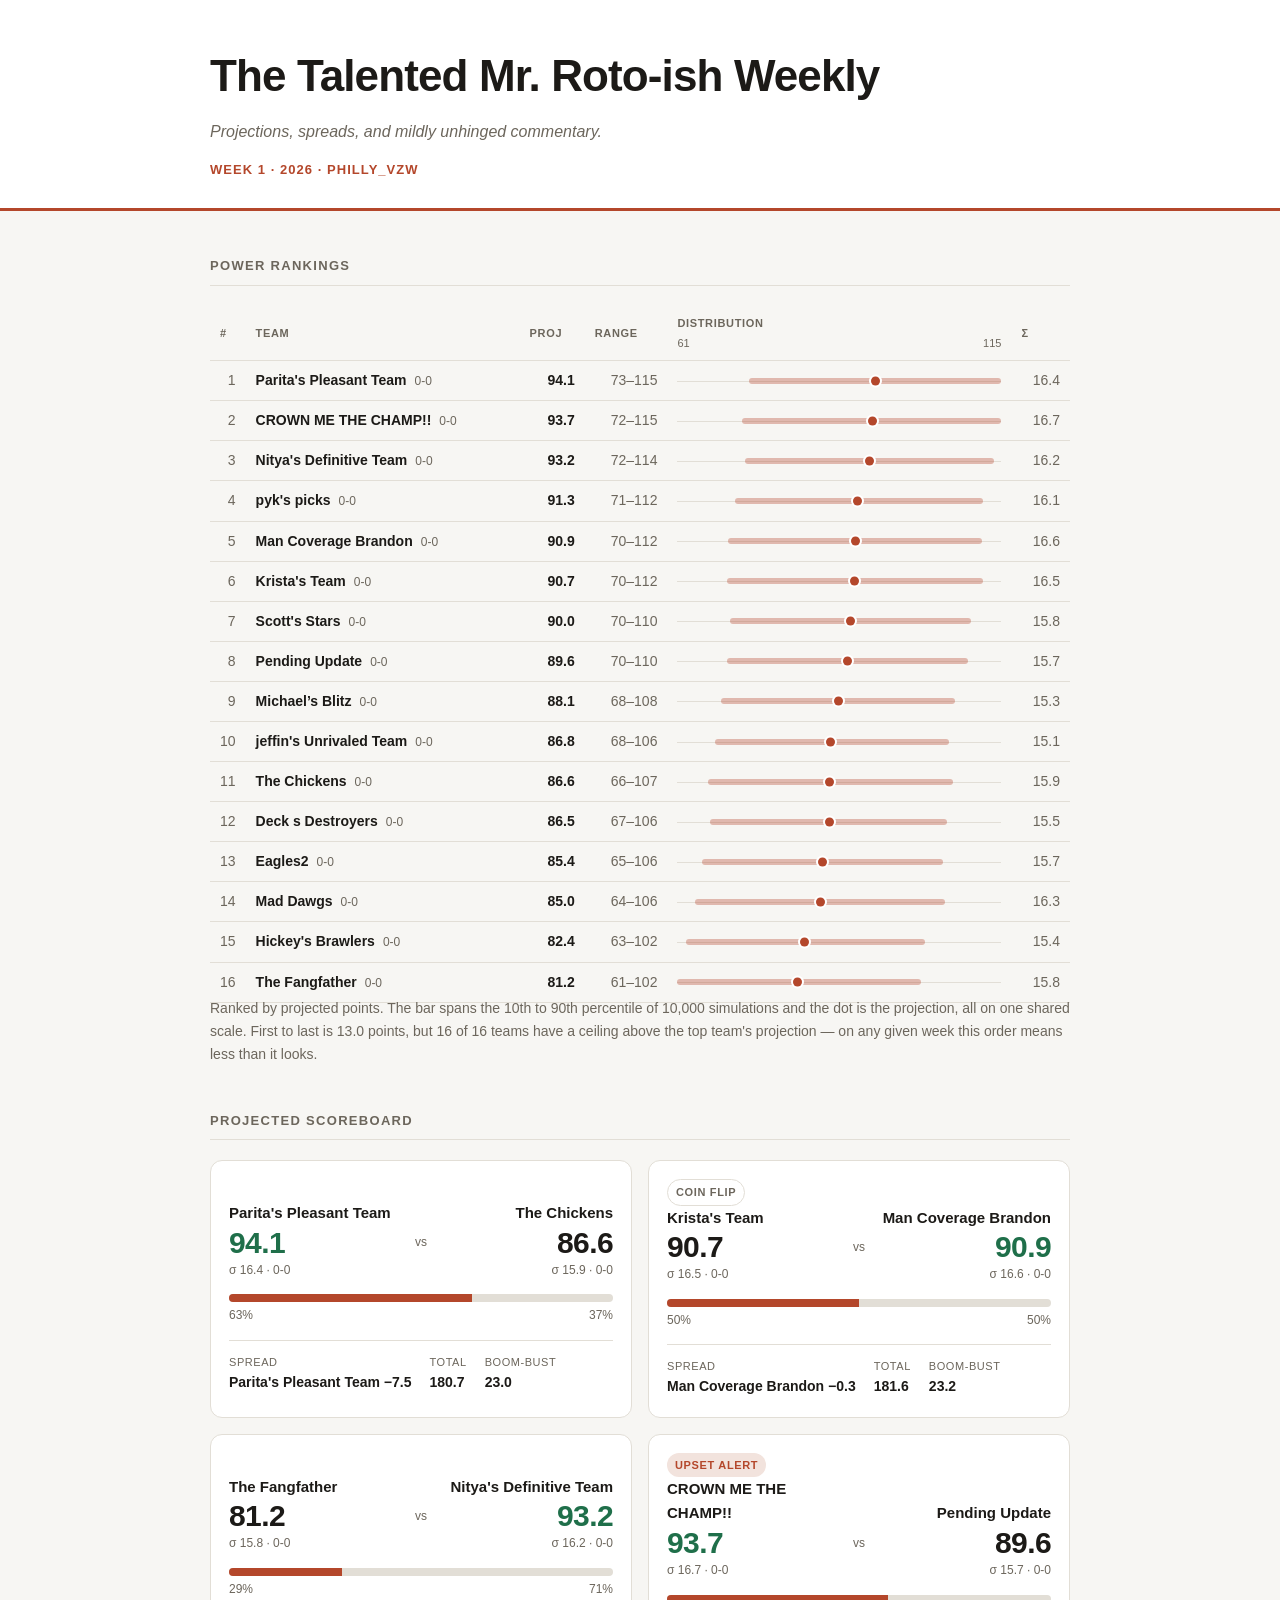
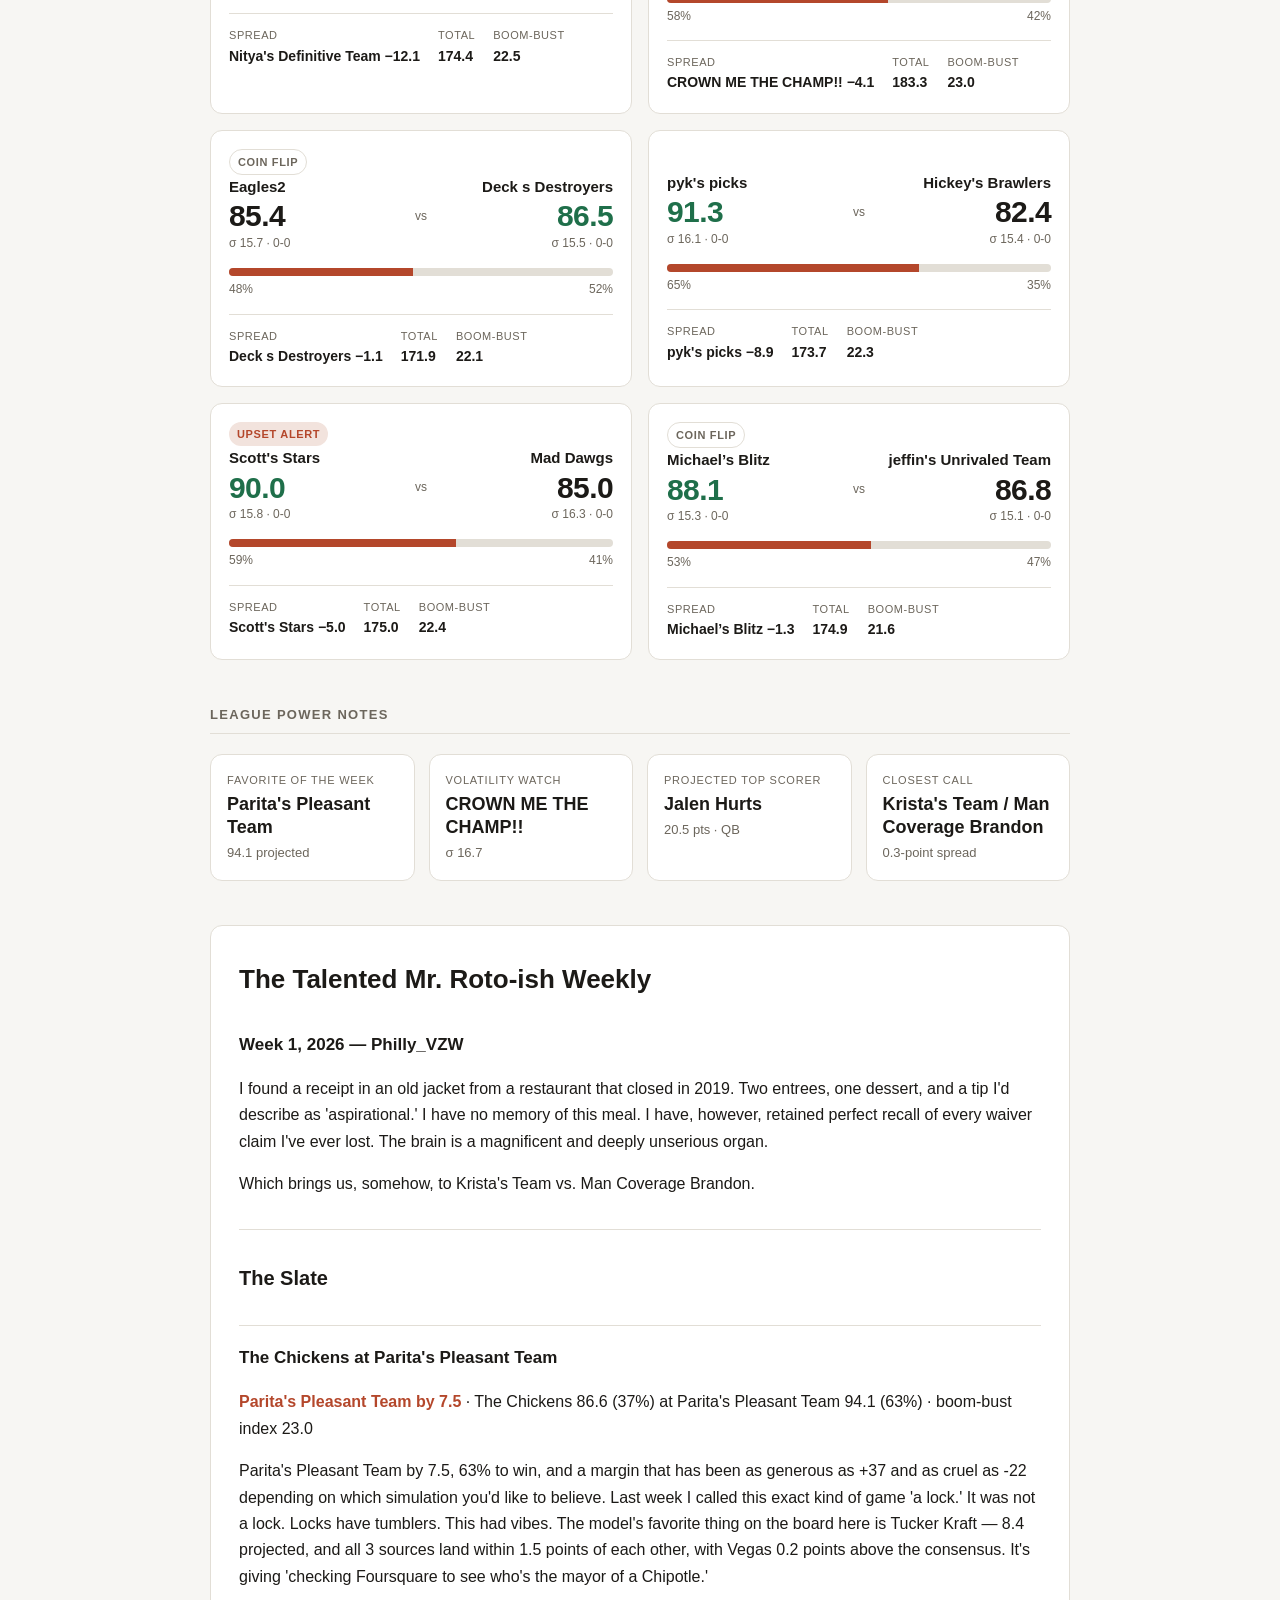
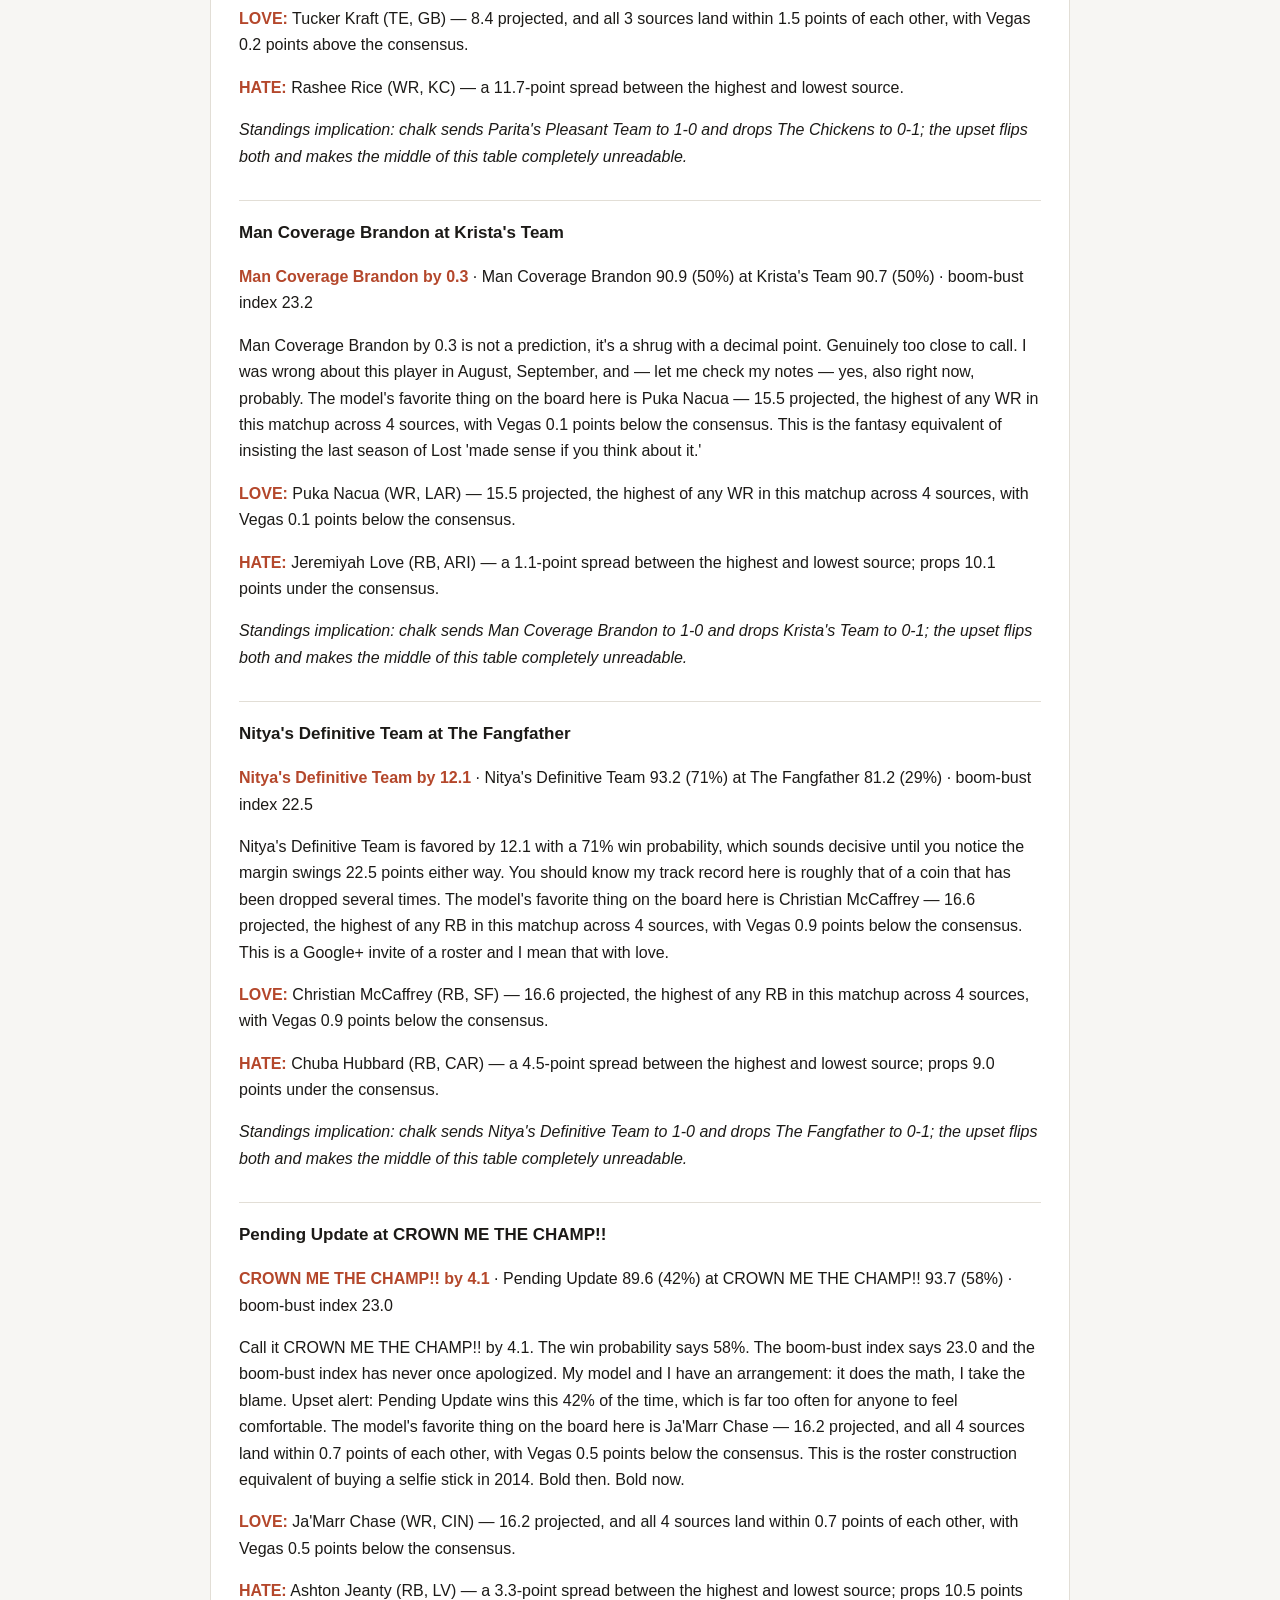
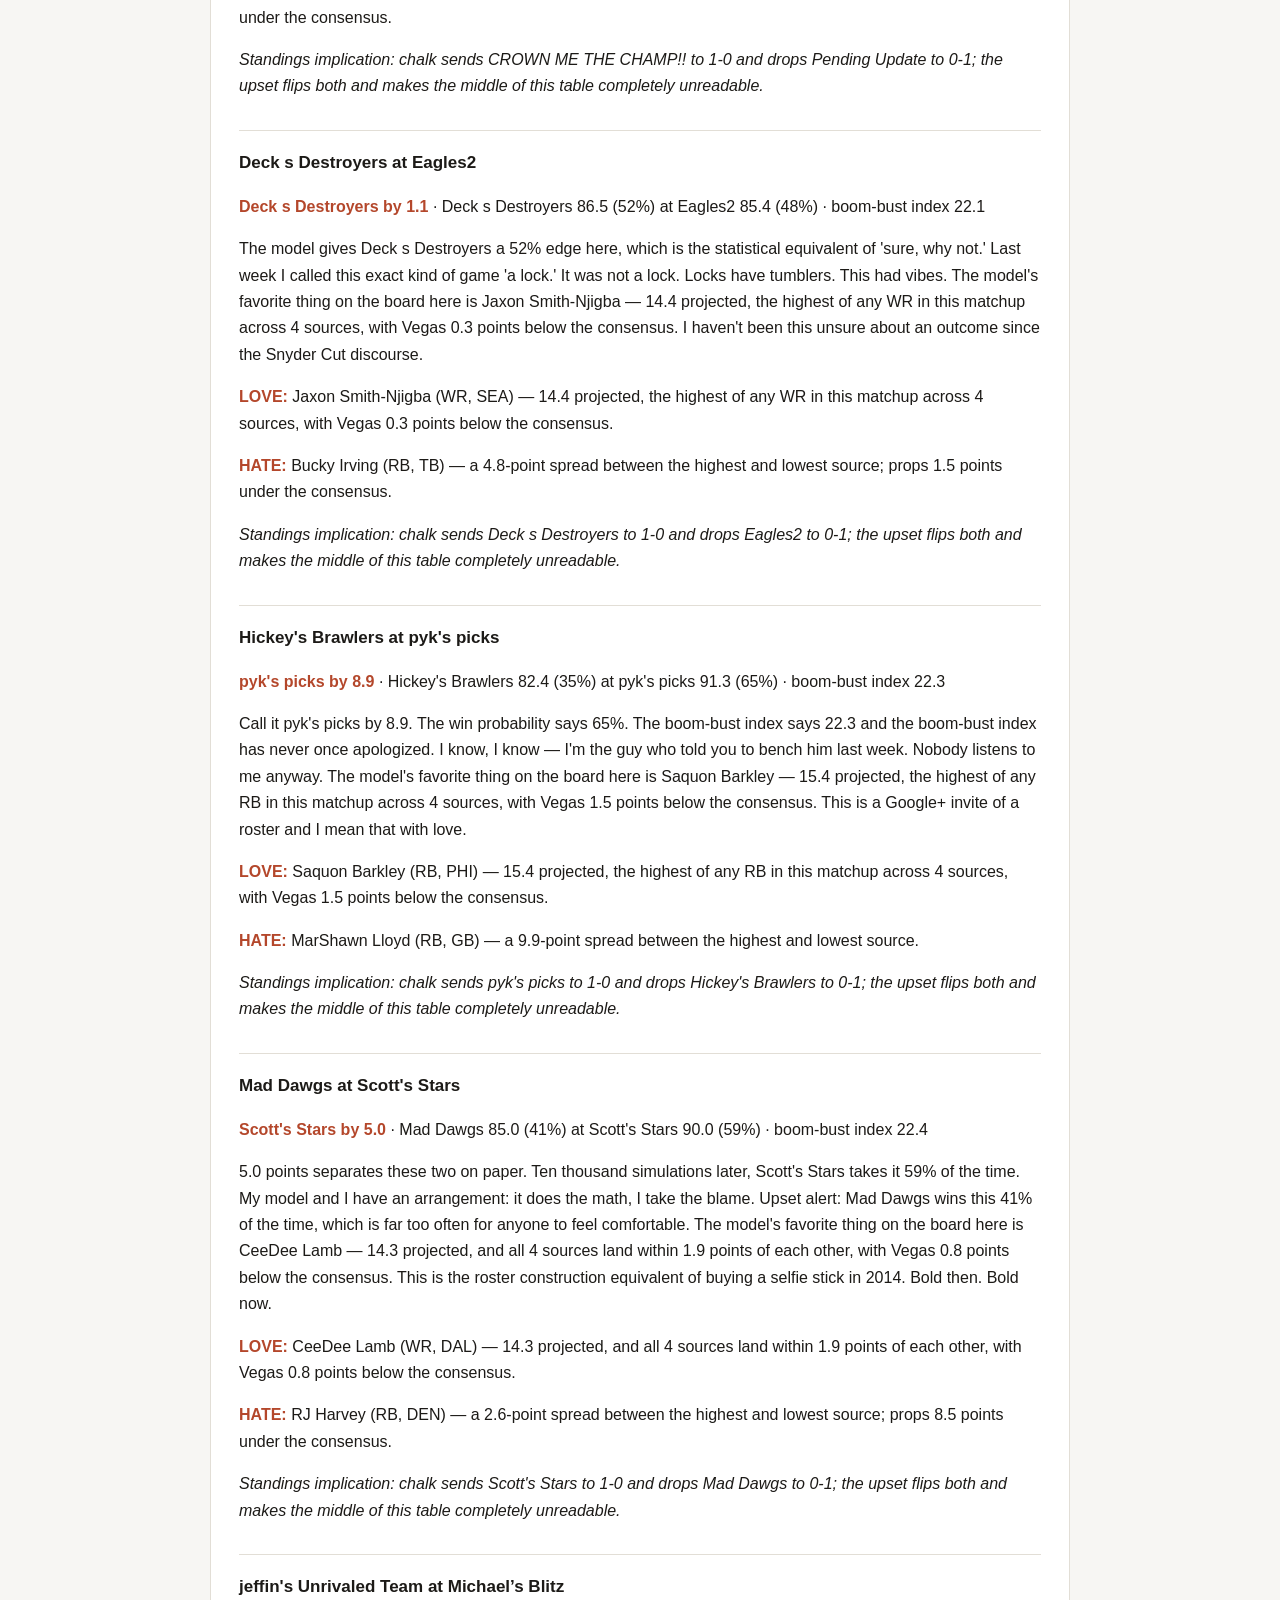
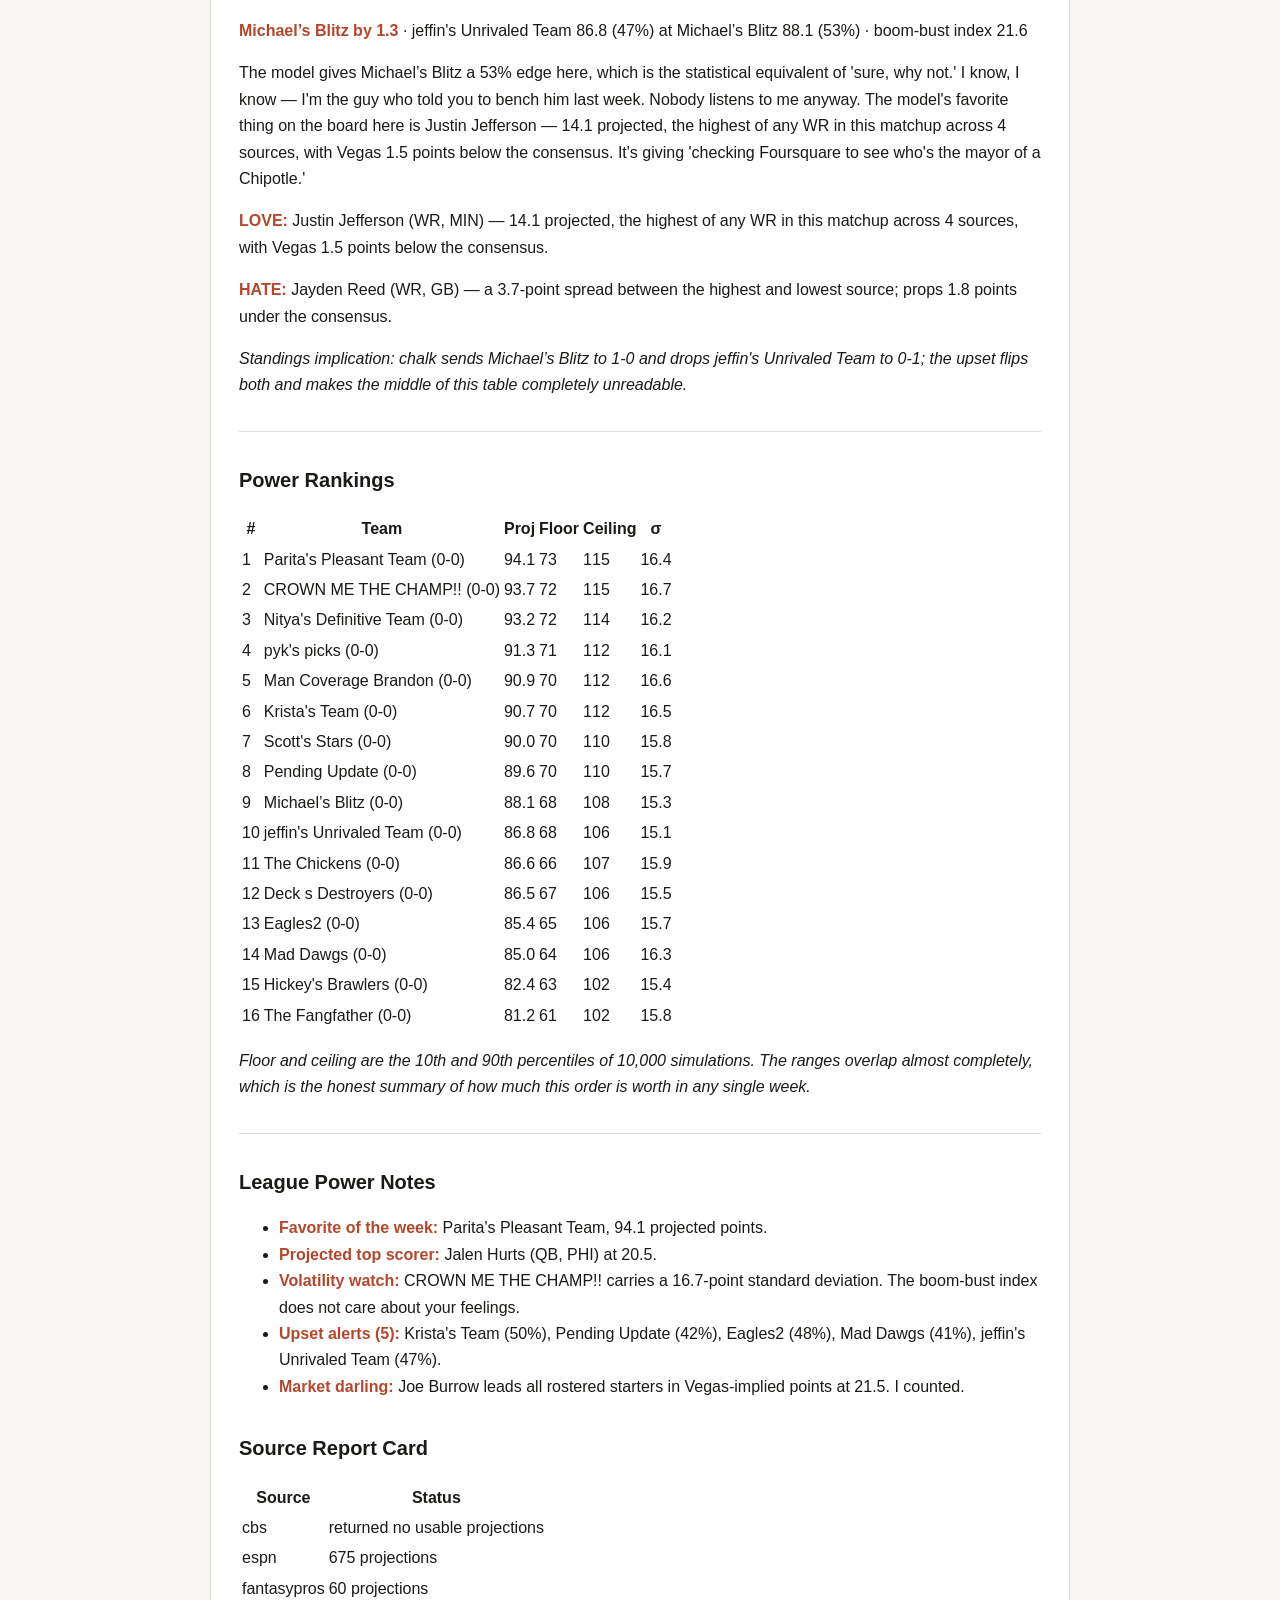
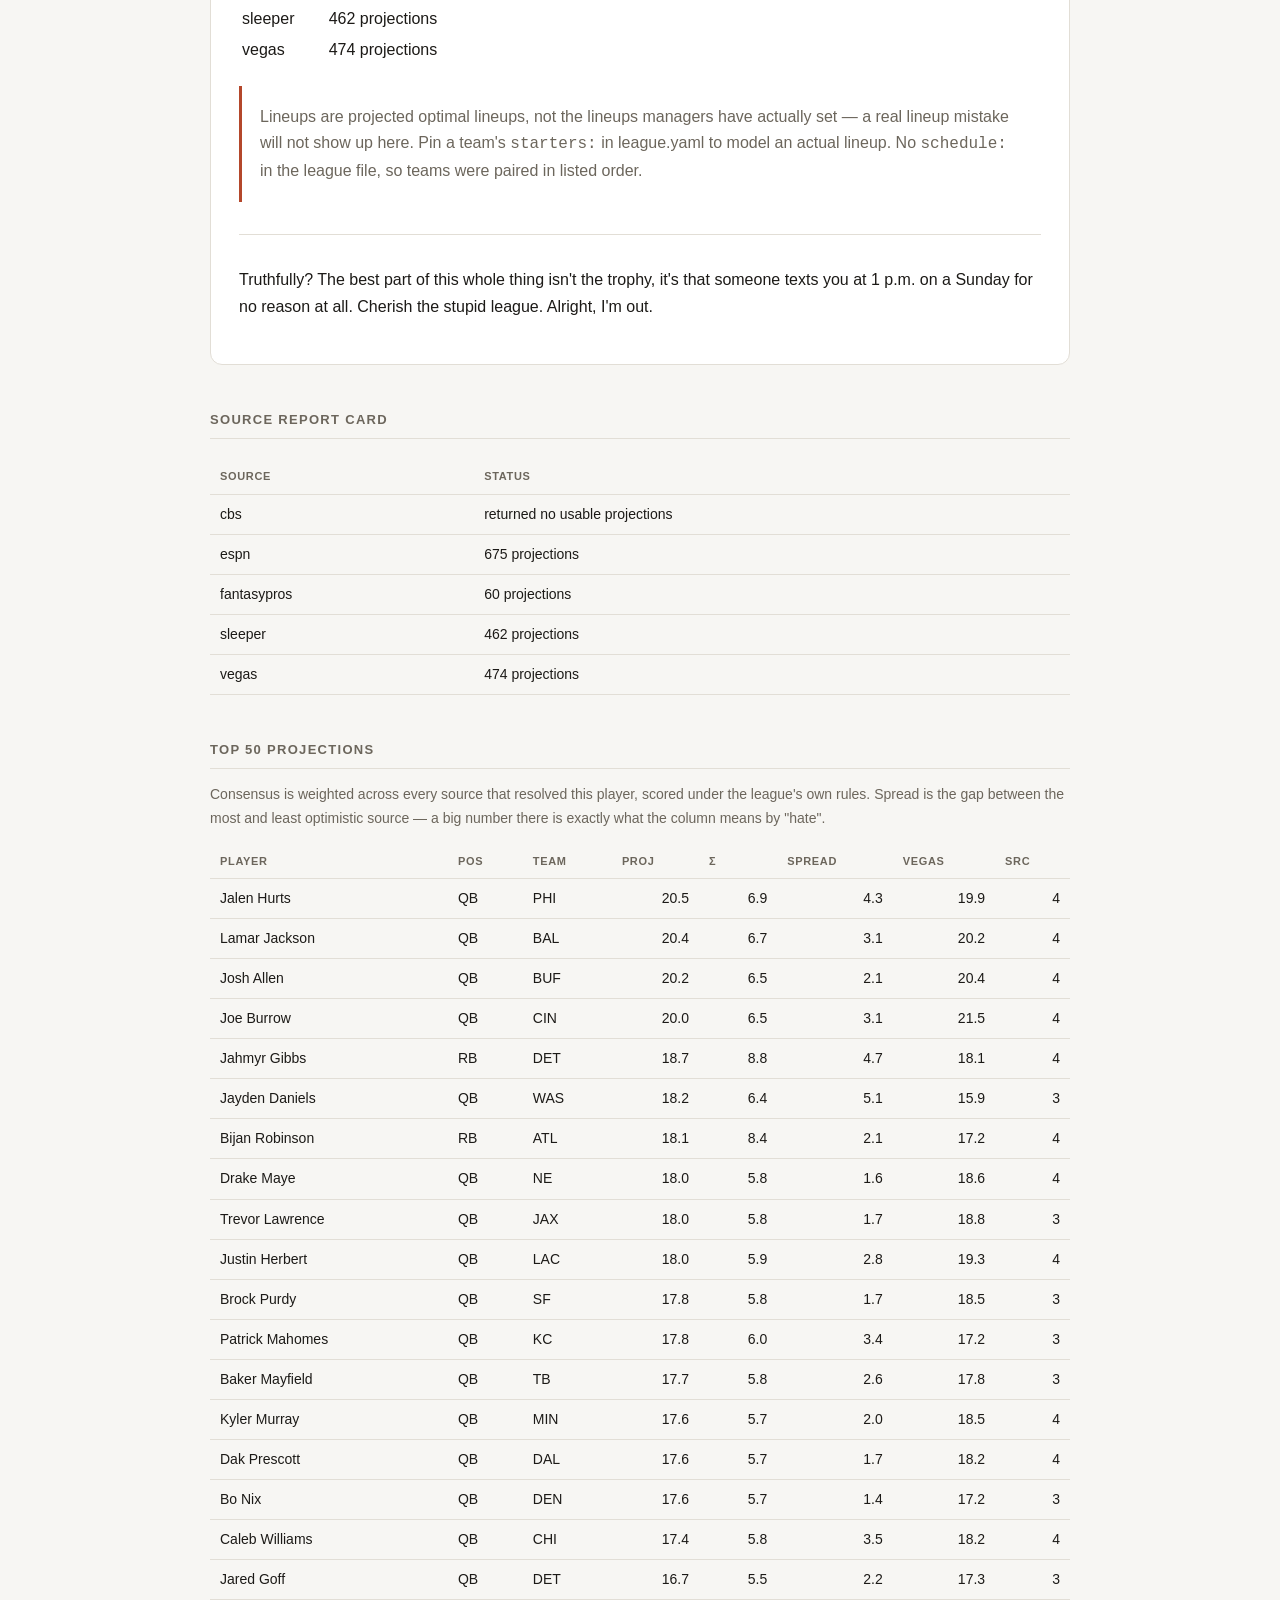
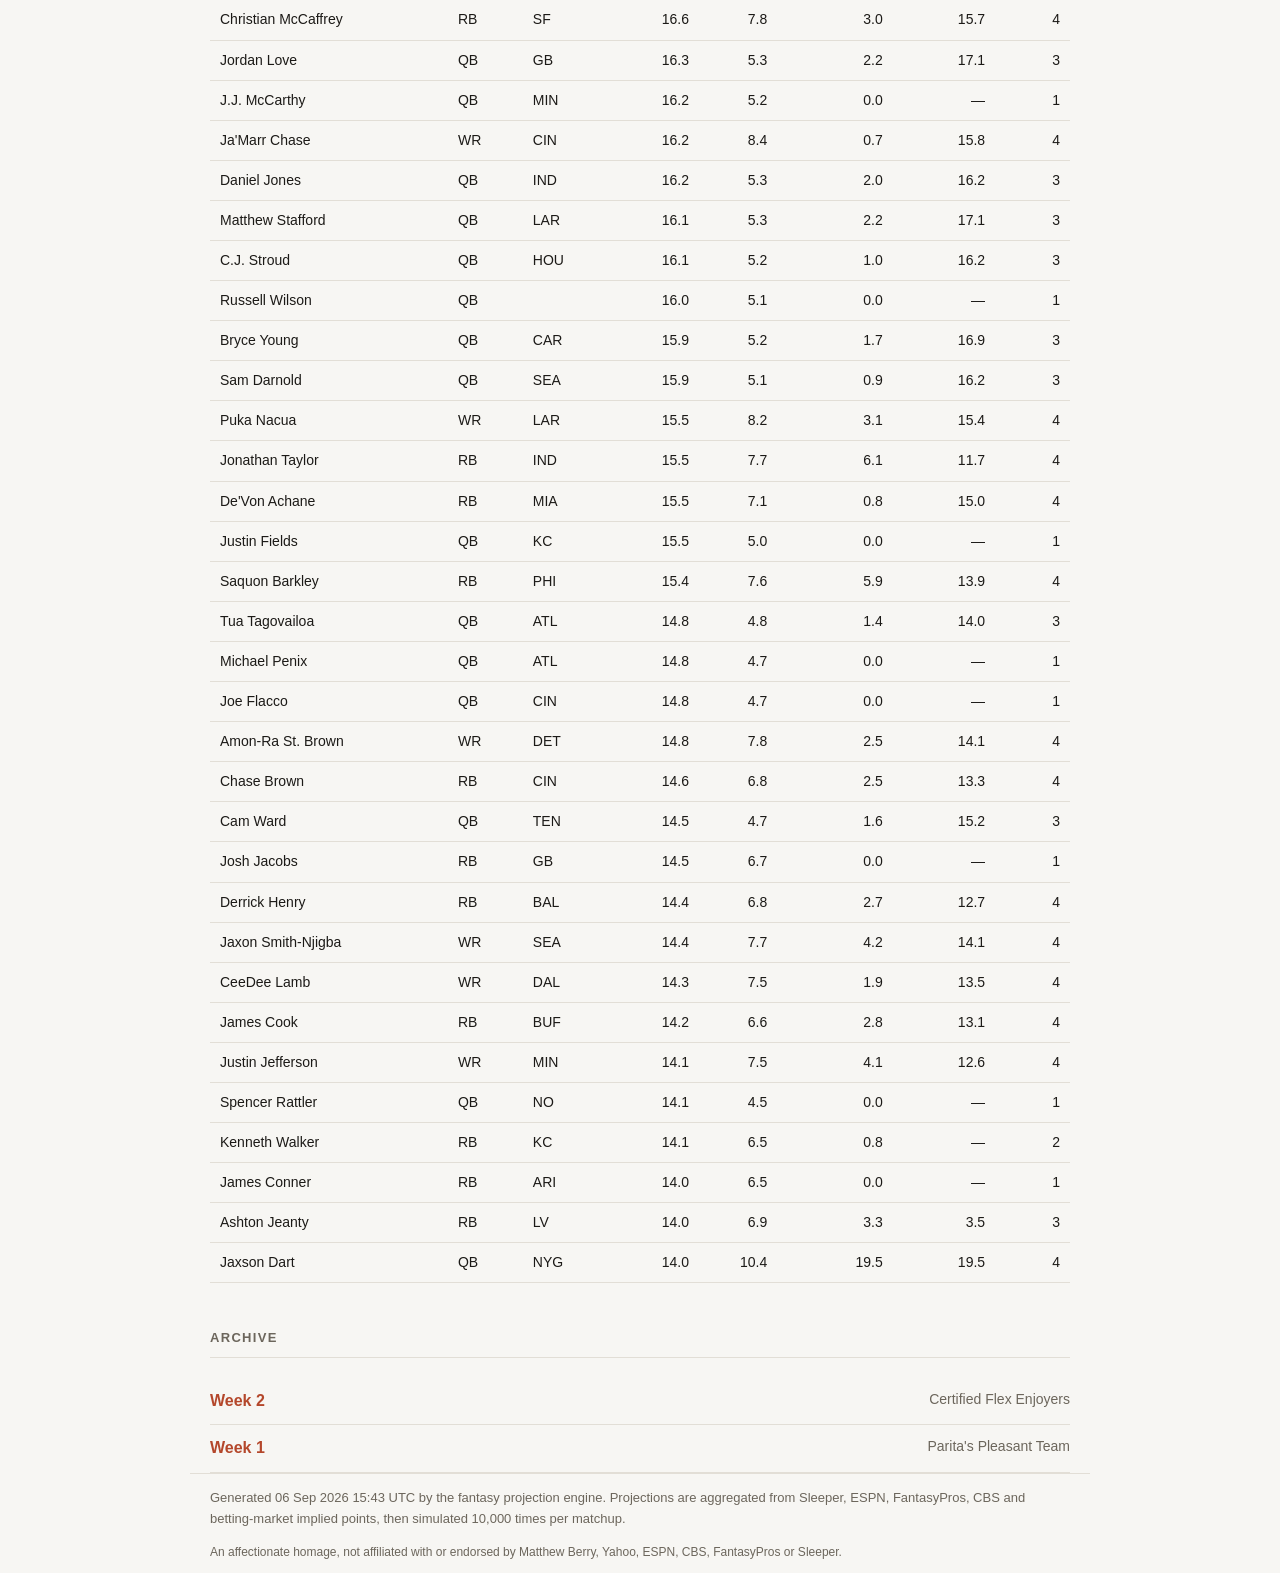
==== commit e69e85b7: "Publish a ranked power-rankings table for all 16 teams Ranks every team by projected points and show" ====
--- a/docs/week-1.html
+++ b/docs/week-1.html
@@ -16,30 +16,31 @@
   </div>
 </header>
 <main class="wrap">
+<section><h2 class="section-title">Power Rankings</h2><div class="scroll"><table class="data rankings"><thead><tr><th class='num'>#</th><th>Team</th><th class='num'>Proj</th><th class='num'>Range</th><th class='rangehead'>Distribution<span class='rangescale'><span>61</span><span>115</span></span></th><th class='num'>&sigma;</th></tr></thead><tbody><tr><td class='num rank'>1</td><td class='rank-team'>Parita&#x27;s Pleasant Team<span class='rank-record'>0-0</span></td><td class='num strong'>94.1</td><td class='num muted'>73&ndash;115</td><td class='rangecell'><div class='rangetrack' role='img' aria-label="Parita&#x27;s Pleasant Team: projected 94.1, range 73 to 115"><div class='rangebar' style='left:22.22%;width:77.78%'></div><div class='rangedot' style='left:61.00%'></div></div></td><td class='num muted'>16.4</td></tr><tr><td class='num rank'>2</td><td class='rank-team'>CROWN ME THE CHAMP!!<span class='rank-record'>0-0</span></td><td class='num strong'>93.7</td><td class='num muted'>72&ndash;115</td><td class='rangecell'><div class='rangetrack' role='img' aria-label="CROWN ME THE CHAMP!!: projected 93.7, range 72 to 115"><div class='rangebar' style='left:20.00%;width:80.00%'></div><div class='rangedot' style='left:60.24%'></div></div></td><td class='num muted'>16.7</td></tr><tr><td class='num rank'>3</td><td class='rank-team'>Nitya&#x27;s Definitive Team<span class='rank-record'>0-0</span></td><td class='num strong'>93.2</td><td class='num muted'>72&ndash;114</td><td class='rangecell'><div class='rangetrack' role='img' aria-label="Nitya&#x27;s Definitive Team: projected 93.2, range 72 to 114"><div class='rangebar' style='left:20.74%;width:77.04%'></div><div class='rangedot' style='left:59.34%'></div></div></td><td class='num muted'>16.2</td></tr><tr><td class='num rank'>4</td><td class='rank-team'>pyk&#x27;s picks<span class='rank-record'>0-0</span></td><td class='num strong'>91.3</td><td class='num muted'>71&ndash;112</td><td class='rangecell'><div class='rangetrack' role='img' aria-label="pyk&#x27;s picks: projected 91.3, range 71 to 112"><div class='rangebar' style='left:17.78%;width:76.48%'></div><div class='rangedot' style='left:55.67%'></div></div></td><td class='num muted'>16.1</td></tr><tr><td class='num rank'>5</td><td class='rank-team'>Man Coverage Brandon<span class='rank-record'>0-0</span></td><td class='num strong'>90.9</td><td class='num muted'>70&ndash;112</td><td class='rangecell'><div class='rangetrack' role='img' aria-label="Man Coverage Brandon: projected 90.9, range 70 to 112"><div class='rangebar' style='left:15.56%;width:78.33%'></div><div class='rangedot' style='left:55.07%'></div></div></td><td class='num muted'>16.6</td></tr><tr><td class='num rank'>6</td><td class='rank-team'>Krista&#x27;s Team<span class='rank-record'>0-0</span></td><td class='num strong'>90.7</td><td class='num muted'>70&ndash;112</td><td class='rangecell'><div class='rangetrack' role='img' aria-label="Krista&#x27;s Team: projected 90.7, range 70 to 112"><div class='rangebar' style='left:15.37%;width:78.89%'></div><div class='rangedot' style='left:54.59%'></div></div></td><td class='num muted'>16.5</td></tr><tr><td class='num rank'>7</td><td class='rank-team'>Scott&#x27;s Stars<span class='rank-record'>0-0</span></td><td class='num strong'>90.0</td><td class='num muted'>70&ndash;110</td><td class='rangecell'><div class='rangetrack' role='img' aria-label="Scott&#x27;s Stars: projected 90.0, range 70 to 110"><div class='rangebar' style='left:16.30%;width:74.44%'></div><div class='rangedot' style='left:53.27%'></div></div></td><td class='num muted'>15.8</td></tr><tr><td class='num rank'>8</td><td class='rank-team'>Pending Update<span class='rank-record'>0-0</span></td><td class='num strong'>89.6</td><td class='num muted'>70&ndash;110</td><td class='rangecell'><div class='rangetrack' role='img' aria-label="Pending Update: projected 89.6, range 70 to 110"><div class='rangebar' style='left:15.37%;width:74.44%'></div><div class='rangedot' style='left:52.63%'></div></div></td><td class='num muted'>15.7</td></tr><tr><td class='num rank'>9</td><td class='rank-team'>Michael’s Blitz<span class='rank-record'>0-0</span></td><td class='num strong'>88.1</td><td class='num muted'>68&ndash;108</td><td class='rangecell'><div class='rangetrack' role='img' aria-label="Michael’s Blitz: projected 88.1, range 68 to 108"><div class='rangebar' style='left:13.33%;width:72.41%'></div><div class='rangedot' style='left:49.78%'></div></div></td><td class='num muted'>15.3</td></tr><tr><td class='num rank'>10</td><td class='rank-team'>jeffin&#x27;s Unrivaled Team<span class='rank-record'>0-0</span></td><td class='num strong'>86.8</td><td class='num muted'>68&ndash;106</td><td class='rangecell'><div class='rangetrack' role='img' aria-label="jeffin&#x27;s Unrivaled Team: projected 86.8, range 68 to 106"><div class='rangebar' style='left:11.67%;width:72.04%'></div><div class='rangedot' style='left:47.38%'></div></div></td><td class='num muted'>15.1</td></tr><tr><td class='num rank'>11</td><td class='rank-team'>The Chickens<span class='rank-record'>0-0</span></td><td class='num strong'>86.6</td><td class='num muted'>66&ndash;107</td><td class='rangecell'><div class='rangetrack' role='img' aria-label="The Chickens: projected 86.6, range 66 to 107"><div class='rangebar' style='left:9.44%;width:75.56%'></div><div class='rangedot' style='left:47.02%'></div></div></td><td class='num muted'>15.9</td></tr><tr><td class='num rank'>12</td><td class='rank-team'>Deck s Destroyers<span class='rank-record'>0-0</span></td><td class='num strong'>86.5</td><td class='num muted'>67&ndash;106</td><td class='rangecell'><div class='rangetrack' role='img' aria-label="Deck s Destroyers: projected 86.5, range 67 to 106"><div class='rangebar' style='left:10.00%;width:73.33%'></div><div class='rangedot' style='left:46.90%'></div></div></td><td class='num muted'>15.5</td></tr><tr><td class='num rank'>13</td><td class='rank-team'>Eagles2<span class='rank-record'>0-0</span></td><td class='num strong'>85.4</td><td class='num muted'>65&ndash;106</td><td class='rangecell'><div class='rangetrack' role='img' aria-label="Eagles2: projected 85.4, range 65 to 106"><div class='rangebar' style='left:7.59%;width:74.44%'></div><div class='rangedot' style='left:44.76%'></div></div></td><td class='num muted'>15.7</td></tr><tr><td class='num rank'>14</td><td class='rank-team'>Mad Dawgs<span class='rank-record'>0-0</span></td><td class='num strong'>85.0</td><td class='num muted'>64&ndash;106</td><td class='rangecell'><div class='rangetrack' role='img' aria-label="Mad Dawgs: projected 85.0, range 64 to 106"><div class='rangebar' style='left:5.37%;width:77.22%'></div><div class='rangedot' style='left:44.07%'></div></div></td><td class='num muted'>16.3</td></tr><tr><td class='num rank'>15</td><td class='rank-team'>Hickey&#x27;s Brawlers<span class='rank-record'>0-0</span></td><td class='num strong'>82.4</td><td class='num muted'>63&ndash;102</td><td class='rangecell'><div class='rangetrack' role='img' aria-label="Hickey&#x27;s Brawlers: projected 82.4, range 63 to 102"><div class='rangebar' style='left:2.59%;width:73.70%'></div><div class='rangedot' style='left:39.26%'></div></div></td><td class='num muted'>15.4</td></tr><tr><td class='num rank'>16</td><td class='rank-team'>The Fangfather<span class='rank-record'>0-0</span></td><td class='num strong'>81.2</td><td class='num muted'>61&ndash;102</td><td class='rangecell'><div class='rangetrack' role='img' aria-label="The Fangfather: projected 81.2, range 61 to 102"><div class='rangebar' style='left:0.00%;width:75.19%'></div><div class='rangedot' style='left:37.00%'></div></div></td><td class='num muted'>15.8</td></tr></tbody></table></div><p class="note">Ranked by projected points. The bar spans the 10th to 90th percentile of 10,000 simulations and the dot is the projection, all on one shared scale. First to last is 13.0 points, but 16 of 16 teams have a ceiling above the top team's projection — on any given week this order means less than it looks.</p></section>
 <section><h2 class="section-title">Projected Scoreboard</h2><div class="grid">
 <article class="card">
   <div class="card-tags"></div>
   <div class="teams">
     <div class="team team-home lead">
       <span class="team-name">Parita&#x27;s Pleasant Team</span>
-      <span class="team-score">95.5</span>
-      <span class="team-meta">&sigma; 16.8 · 0-0</span>
+      <span class="team-score">94.1</span>
+      <span class="team-meta">&sigma; 16.4 · 0-0</span>
     </div>
     <div class="vs">vs</div>
     <div class="team team-away ">
       <span class="team-name">The Chickens</span>
-      <span class="team-score">87.0</span>
-      <span class="team-meta">&sigma; 15.3 · 0-0</span>
-    </div>
-  </div>
-  <div class="winbar" role="img" aria-label="Parita&#x27;s Pleasant Team 65 percent, The Chickens 35 percent">
-    <div class="winbar-home" style="width:64.9%"></div>
-  </div>
-  <div class="winbar-labels"><span>65%</span><span>35%</span></div>
-  <dl class="stats">
-    <div><dt>Spread</dt><dd>Parita&#x27;s Pleasant Team &minus;8.5</dd></div>
-    <div><dt>Total</dt><dd>182.5</dd></div>
-    <div><dt>Boom-bust</dt><dd>22.8</dd></div>
+      <span class="team-score">86.6</span>
+      <span class="team-meta">&sigma; 15.9 · 0-0</span>
+    </div>
+  </div>
+  <div class="winbar" role="img" aria-label="Parita&#x27;s Pleasant Team 63 percent, The Chickens 37 percent">
+    <div class="winbar-home" style="width:63.3%"></div>
+  </div>
+  <div class="winbar-labels"><span>63%</span><span>37%</span></div>
+  <dl class="stats">
+    <div><dt>Spread</dt><dd>Parita&#x27;s Pleasant Team &minus;7.5</dd></div>
+    <div><dt>Total</dt><dd>180.7</dd></div>
+    <div><dt>Boom-bust</dt><dd>23.0</dd></div>
   </dl>
 </article>
 <article class="card">
@@ -47,24 +48,24 @@
   <div class="teams">
     <div class="team team-home ">
       <span class="team-name">Krista&#x27;s Team</span>
-      <span class="team-score">92.7</span>
-      <span class="team-meta">&sigma; 17.0 · 0-0</span>
+      <span class="team-score">90.7</span>
+      <span class="team-meta">&sigma; 16.5 · 0-0</span>
     </div>
     <div class="vs">vs</div>
     <div class="team team-away lead">
       <span class="team-name">Man Coverage Brandon</span>
-      <span class="team-score">96.6</span>
-      <span class="team-meta">&sigma; 16.5 · 0-0</span>
-    </div>
-  </div>
-  <div class="winbar" role="img" aria-label="Krista&#x27;s Team 44 percent, Man Coverage Brandon 56 percent">
-    <div class="winbar-home" style="width:43.6%"></div>
-  </div>
-  <div class="winbar-labels"><span>44%</span><span>56%</span></div>
-  <dl class="stats">
-    <div><dt>Spread</dt><dd>Man Coverage Brandon &minus;3.9</dd></div>
-    <div><dt>Total</dt><dd>189.2</dd></div>
-    <div><dt>Boom-bust</dt><dd>23.5</dd></div>
+      <span class="team-score">90.9</span>
+      <span class="team-meta">&sigma; 16.6 · 0-0</span>
+    </div>
+  </div>
+  <div class="winbar" role="img" aria-label="Krista&#x27;s Team 50 percent, Man Coverage Brandon 50 percent">
+    <div class="winbar-home" style="width:49.9%"></div>
+  </div>
+  <div class="winbar-labels"><span>50%</span><span>50%</span></div>
+  <dl class="stats">
+    <div><dt>Spread</dt><dd>Man Coverage Brandon &minus;0.3</dd></div>
+    <div><dt>Total</dt><dd>181.6</dd></div>
+    <div><dt>Boom-bust</dt><dd>23.2</dd></div>
   </dl>
 </article>
 <article class="card">
@@ -72,49 +73,49 @@
   <div class="teams">
     <div class="team team-home ">
       <span class="team-name">The Fangfather</span>
-      <span class="team-score">82.4</span>
-      <span class="team-meta">&sigma; 16.2 · 0-0</span>
+      <span class="team-score">81.2</span>
+      <span class="team-meta">&sigma; 15.8 · 0-0</span>
     </div>
     <div class="vs">vs</div>
     <div class="team team-away lead">
       <span class="team-name">Nitya&#x27;s Definitive Team</span>
-      <span class="team-score">94.3</span>
-      <span class="team-meta">&sigma; 16.5 · 0-0</span>
-    </div>
-  </div>
-  <div class="winbar" role="img" aria-label="The Fangfather 30 percent, Nitya&#x27;s Definitive Team 70 percent">
-    <div class="winbar-home" style="width:30.0%"></div>
-  </div>
-  <div class="winbar-labels"><span>30%</span><span>70%</span></div>
-  <dl class="stats">
-    <div><dt>Spread</dt><dd>Nitya&#x27;s Definitive Team &minus;11.8</dd></div>
-    <div><dt>Total</dt><dd>176.7</dd></div>
+      <span class="team-score">93.2</span>
+      <span class="team-meta">&sigma; 16.2 · 0-0</span>
+    </div>
+  </div>
+  <div class="winbar" role="img" aria-label="The Fangfather 29 percent, Nitya&#x27;s Definitive Team 71 percent">
+    <div class="winbar-home" style="width:29.4%"></div>
+  </div>
+  <div class="winbar-labels"><span>29%</span><span>71%</span></div>
+  <dl class="stats">
+    <div><dt>Spread</dt><dd>Nitya&#x27;s Definitive Team &minus;12.1</dd></div>
+    <div><dt>Total</dt><dd>174.4</dd></div>
+    <div><dt>Boom-bust</dt><dd>22.5</dd></div>
+  </dl>
+</article>
+<article class="card">
+  <div class="card-tags"><span class="tag tag-upset">Upset alert</span></div>
+  <div class="teams">
+    <div class="team team-home lead">
+      <span class="team-name">CROWN ME THE CHAMP!!</span>
+      <span class="team-score">93.7</span>
+      <span class="team-meta">&sigma; 16.7 · 0-0</span>
+    </div>
+    <div class="vs">vs</div>
+    <div class="team team-away ">
+      <span class="team-name">Pending Update</span>
+      <span class="team-score">89.6</span>
+      <span class="team-meta">&sigma; 15.7 · 0-0</span>
+    </div>
+  </div>
+  <div class="winbar" role="img" aria-label="CROWN ME THE CHAMP!! 58 percent, Pending Update 42 percent">
+    <div class="winbar-home" style="width:57.6%"></div>
+  </div>
+  <div class="winbar-labels"><span>58%</span><span>42%</span></div>
+  <dl class="stats">
+    <div><dt>Spread</dt><dd>CROWN ME THE CHAMP!! &minus;4.1</dd></div>
+    <div><dt>Total</dt><dd>183.3</dd></div>
     <div><dt>Boom-bust</dt><dd>23.0</dd></div>
-  </dl>
-</article>
-<article class="card">
-  <div class="card-tags"><span class="tag tag-upset">Upset alert</span></div>
-  <div class="teams">
-    <div class="team team-home lead">
-      <span class="team-name">CROWN ME THE CHAMP!!</span>
-      <span class="team-score">94.6</span>
-      <span class="team-meta">&sigma; 17.0 · 0-0</span>
-    </div>
-    <div class="vs">vs</div>
-    <div class="team team-away ">
-      <span class="team-name">Pending Update</span>
-      <span class="team-score">89.8</span>
-      <span class="team-meta">&sigma; 15.7 · 0-0</span>
-    </div>
-  </div>
-  <div class="winbar" role="img" aria-label="CROWN ME THE CHAMP!! 58 percent, Pending Update 42 percent">
-    <div class="winbar-home" style="width:58.5%"></div>
-  </div>
-  <div class="winbar-labels"><span>58%</span><span>42%</span></div>
-  <dl class="stats">
-    <div><dt>Spread</dt><dd>CROWN ME THE CHAMP!! &minus;4.8</dd></div>
-    <div><dt>Total</dt><dd>184.5</dd></div>
-    <div><dt>Boom-bust</dt><dd>23.1</dd></div>
   </dl>
 </article>
 <article class="card">
@@ -122,74 +123,74 @@
   <div class="teams">
     <div class="team team-home ">
       <span class="team-name">Eagles2</span>
-      <span class="team-score">87.8</span>
-      <span class="team-meta">&sigma; 16.0 · 0-0</span>
+      <span class="team-score">85.4</span>
+      <span class="team-meta">&sigma; 15.7 · 0-0</span>
     </div>
     <div class="vs">vs</div>
     <div class="team team-away lead">
       <span class="team-name">Deck s Destroyers</span>
-      <span class="team-score">88.7</span>
+      <span class="team-score">86.5</span>
+      <span class="team-meta">&sigma; 15.5 · 0-0</span>
+    </div>
+  </div>
+  <div class="winbar" role="img" aria-label="Eagles2 48 percent, Deck s Destroyers 52 percent">
+    <div class="winbar-home" style="width:47.8%"></div>
+  </div>
+  <div class="winbar-labels"><span>48%</span><span>52%</span></div>
+  <dl class="stats">
+    <div><dt>Spread</dt><dd>Deck s Destroyers &minus;1.1</dd></div>
+    <div><dt>Total</dt><dd>171.9</dd></div>
+    <div><dt>Boom-bust</dt><dd>22.1</dd></div>
+  </dl>
+</article>
+<article class="card">
+  <div class="card-tags"></div>
+  <div class="teams">
+    <div class="team team-home lead">
+      <span class="team-name">pyk&#x27;s picks</span>
+      <span class="team-score">91.3</span>
+      <span class="team-meta">&sigma; 16.1 · 0-0</span>
+    </div>
+    <div class="vs">vs</div>
+    <div class="team team-away ">
+      <span class="team-name">Hickey&#x27;s Brawlers</span>
+      <span class="team-score">82.4</span>
+      <span class="team-meta">&sigma; 15.4 · 0-0</span>
+    </div>
+  </div>
+  <div class="winbar" role="img" aria-label="pyk&#x27;s picks 65 percent, Hickey&#x27;s Brawlers 35 percent">
+    <div class="winbar-home" style="width:65.5%"></div>
+  </div>
+  <div class="winbar-labels"><span>65%</span><span>35%</span></div>
+  <dl class="stats">
+    <div><dt>Spread</dt><dd>pyk&#x27;s picks &minus;8.9</dd></div>
+    <div><dt>Total</dt><dd>173.7</dd></div>
+    <div><dt>Boom-bust</dt><dd>22.3</dd></div>
+  </dl>
+</article>
+<article class="card">
+  <div class="card-tags"><span class="tag tag-upset">Upset alert</span></div>
+  <div class="teams">
+    <div class="team team-home lead">
+      <span class="team-name">Scott&#x27;s Stars</span>
+      <span class="team-score">90.0</span>
+      <span class="team-meta">&sigma; 15.8 · 0-0</span>
+    </div>
+    <div class="vs">vs</div>
+    <div class="team team-away ">
+      <span class="team-name">Mad Dawgs</span>
+      <span class="team-score">85.0</span>
       <span class="team-meta">&sigma; 16.3 · 0-0</span>
     </div>
   </div>
-  <div class="winbar" role="img" aria-label="Eagles2 48 percent, Deck s Destroyers 52 percent">
-    <div class="winbar-home" style="width:48.4%"></div>
-  </div>
-  <div class="winbar-labels"><span>48%</span><span>52%</span></div>
-  <dl class="stats">
-    <div><dt>Spread</dt><dd>Deck s Destroyers &minus;0.9</dd></div>
-    <div><dt>Total</dt><dd>176.5</dd></div>
-    <div><dt>Boom-bust</dt><dd>23.0</dd></div>
-  </dl>
-</article>
-<article class="card">
-  <div class="card-tags"></div>
-  <div class="teams">
-    <div class="team team-home lead">
-      <span class="team-name">pyk&#x27;s picks</span>
-      <span class="team-score">94.5</span>
-      <span class="team-meta">&sigma; 16.8 · 0-0</span>
-    </div>
-    <div class="vs">vs</div>
-    <div class="team team-away ">
-      <span class="team-name">Hickey&#x27;s Brawlers</span>
-      <span class="team-score">80.5</span>
-      <span class="team-meta">&sigma; 15.9 · 0-0</span>
-    </div>
-  </div>
-  <div class="winbar" role="img" aria-label="pyk&#x27;s picks 73 percent, Hickey&#x27;s Brawlers 27 percent">
-    <div class="winbar-home" style="width:72.6%"></div>
-  </div>
-  <div class="winbar-labels"><span>73%</span><span>27%</span></div>
-  <dl class="stats">
-    <div><dt>Spread</dt><dd>pyk&#x27;s picks &minus;14.0</dd></div>
+  <div class="winbar" role="img" aria-label="Scott&#x27;s Stars 59 percent, Mad Dawgs 41 percent">
+    <div class="winbar-home" style="width:59.0%"></div>
+  </div>
+  <div class="winbar-labels"><span>59%</span><span>41%</span></div>
+  <dl class="stats">
+    <div><dt>Spread</dt><dd>Scott&#x27;s Stars &minus;5.0</dd></div>
     <div><dt>Total</dt><dd>175.0</dd></div>
-    <div><dt>Boom-bust</dt><dd>23.2</dd></div>
-  </dl>
-</article>
-<article class="card">
-  <div class="card-tags"></div>
-  <div class="teams">
-    <div class="team team-home lead">
-      <span class="team-name">Scott&#x27;s Stars</span>
-      <span class="team-score">92.8</span>
-      <span class="team-meta">&sigma; 16.2 · 0-0</span>
-    </div>
-    <div class="vs">vs</div>
-    <div class="team team-away ">
-      <span class="team-name">Mad Dawgs</span>
-      <span class="team-score">86.7</span>
-      <span class="team-meta">&sigma; 16.9 · 0-0</span>
-    </div>
-  </div>
-  <div class="winbar" role="img" aria-label="Scott&#x27;s Stars 61 percent, Mad Dawgs 39 percent">
-    <div class="winbar-home" style="width:60.7%"></div>
-  </div>
-  <div class="winbar-labels"><span>61%</span><span>39%</span></div>
-  <dl class="stats">
-    <div><dt>Spread</dt><dd>Scott&#x27;s Stars &minus;6.1</dd></div>
-    <div><dt>Total</dt><dd>179.5</dd></div>
-    <div><dt>Boom-bust</dt><dd>23.2</dd></div>
+    <div><dt>Boom-bust</dt><dd>22.4</dd></div>
   </dl>
 </article>
 <article class="card">
@@ -197,95 +198,99 @@
   <div class="teams">
     <div class="team team-home lead">
       <span class="team-name">Michael’s Blitz</span>
-      <span class="team-score">90.6</span>
-      <span class="team-meta">&sigma; 15.9 · 0-0</span>
+      <span class="team-score">88.1</span>
+      <span class="team-meta">&sigma; 15.3 · 0-0</span>
     </div>
     <div class="vs">vs</div>
     <div class="team team-away ">
       <span class="team-name">jeffin&#x27;s Unrivaled Team</span>
-      <span class="team-score">89.1</span>
-      <span class="team-meta">&sigma; 15.5 · 0-0</span>
+      <span class="team-score">86.8</span>
+      <span class="team-meta">&sigma; 15.1 · 0-0</span>
     </div>
   </div>
   <div class="winbar" role="img" aria-label="Michael’s Blitz 53 percent, jeffin&#x27;s Unrivaled Team 47 percent">
-    <div class="winbar-home" style="width:52.9%"></div>
+    <div class="winbar-home" style="width:53.0%"></div>
   </div>
   <div class="winbar-labels"><span>53%</span><span>47%</span></div>
   <dl class="stats">
-    <div><dt>Spread</dt><dd>Michael’s Blitz &minus;1.4</dd></div>
-    <div><dt>Total</dt><dd>179.7</dd></div>
-    <div><dt>Boom-bust</dt><dd>22.3</dd></div>
+    <div><dt>Spread</dt><dd>Michael’s Blitz &minus;1.3</dd></div>
+    <div><dt>Total</dt><dd>174.9</dd></div>
+    <div><dt>Boom-bust</dt><dd>21.6</dd></div>
   </dl>
 </article></div></section>
-<section><h2 class="section-title">League Power Notes</h2><div class="tiles"><div class="tile"><span class="tile-label">Favorite of the week</span><span class="tile-value">Man Coverage Brandon</span><span class="tile-sub">96.6 projected</span></div><div class="tile"><span class="tile-label">Volatility watch</span><span class="tile-value">Krista&#x27;s Team</span><span class="tile-sub">&sigma; 17.0</span></div><div class="tile"><span class="tile-label">Projected top scorer</span><span class="tile-value">Jalen Hurts</span><span class="tile-sub">20.8 pts · QB</span></div><div class="tile"><span class="tile-label">Closest call</span><span class="tile-value">Eagles2 / Deck s Destroyers</span><span class="tile-sub">0.9-point spread</span></div></div></section>
+<section><h2 class="section-title">League Power Notes</h2><div class="tiles"><div class="tile"><span class="tile-label">Favorite of the week</span><span class="tile-value">Parita&#x27;s Pleasant Team</span><span class="tile-sub">94.1 projected</span></div><div class="tile"><span class="tile-label">Volatility watch</span><span class="tile-value">CROWN ME THE CHAMP!!</span><span class="tile-sub">&sigma; 16.7</span></div><div class="tile"><span class="tile-label">Projected top scorer</span><span class="tile-value">Jalen Hurts</span><span class="tile-sub">20.5 pts · QB</span></div><div class="tile"><span class="tile-label">Closest call</span><span class="tile-value">Krista&#x27;s Team / Man Coverage Brandon</span><span class="tile-sub">0.3-point spread</span></div></div></section>
 <section class="column"><h1>The Talented Mr. Roto-ish Weekly</h1>
 <h3>Week 1, 2026 — Philly_VZW</h3>
 <p>I found a receipt in an old jacket from a restaurant that closed in 2019. Two entrees, one dessert, and a tip I'd describe as 'aspirational.' I have no memory of this meal. I have, however, retained perfect recall of every waiver claim I've ever lost. The brain is a magnificent and deeply unserious organ.</p>
-<p>Which brings us, somehow, to Eagles2 vs. Deck s Destroyers.</p>
+<p>Which brings us, somehow, to Krista's Team vs. Man Coverage Brandon.</p>
 <hr>
 <h2>The Slate</h2>
 <h3>The Chickens at Parita's Pleasant Team</h3>
-<p><strong>Parita's Pleasant Team by 8.5</strong> · The Chickens 87.0 (35%) at Parita's Pleasant Team 95.5 (65%) · boom-bust index 22.8</p>
-<p>Parita's Pleasant Team by 8.5, 65% to win, and a margin that has been as generous as +38 and as cruel as -21 depending on which simulation you'd like to believe. Last week I called this exact kind of game 'a lock.' It was not a lock. Locks have tumblers. This had vibes. The model's favorite thing on the board here is Bijan Robinson — 18.5 projected, and all 3 sources land within 1.5 points of each other. It's giving 'checking Foursquare to see who's the mayor of a Chipotle.'</p>
-<p><strong>LOVE:</strong> Bijan Robinson (RB, ATL) — 18.5 projected, and all 3 sources land within 1.5 points of each other.</p>
-<p><strong>HATE:</strong> Jahmyr Gibbs (RB, DET) — a 4.7-point spread between the highest and lowest source.</p>
+<p><strong>Parita's Pleasant Team by 7.5</strong> · The Chickens 86.6 (37%) at Parita's Pleasant Team 94.1 (63%) · boom-bust index 23.0</p>
+<p>Parita's Pleasant Team by 7.5, 63% to win, and a margin that has been as generous as +37 and as cruel as -22 depending on which simulation you'd like to believe. Last week I called this exact kind of game 'a lock.' It was not a lock. Locks have tumblers. This had vibes. The model's favorite thing on the board here is Tucker Kraft — 8.4 projected, and all 3 sources land within 1.5 points of each other, with Vegas 0.2 points above the consensus. It's giving 'checking Foursquare to see who's the mayor of a Chipotle.'</p>
+<p><strong>LOVE:</strong> Tucker Kraft (TE, GB) — 8.4 projected, and all 3 sources land within 1.5 points of each other, with Vegas 0.2 points above the consensus.</p>
+<p><strong>HATE:</strong> Rashee Rice (WR, KC) — a 11.7-point spread between the highest and lowest source.</p>
 <p><em>Standings implication: chalk sends Parita's Pleasant Team to 1-0 and drops The Chickens to 0-1; the upset flips both and makes the middle of this table completely unreadable.</em></p>
 <h3>Man Coverage Brandon at Krista's Team</h3>
-<p><strong>Man Coverage Brandon by 3.9</strong> · Man Coverage Brandon 96.6 (56%) at Krista's Team 92.7 (44%) · boom-bust index 23.5</p>
-<p>Man Coverage Brandon by 3.9 is not a prediction, it's a shrug with a decimal point. Genuinely too close to call. I was wrong about this player in August, September, and — let me check my notes — yes, also right now, probably. The model's favorite thing on the board here is Jonathan Taylor — 17.2 projected, and all 3 sources land within 1.2 points of each other. This is the fantasy equivalent of insisting the last season of Lost 'made sense if you think about it.'</p>
-<p><strong>LOVE:</strong> Jonathan Taylor (RB, IND) — 17.2 projected, and all 3 sources land within 1.2 points of each other.</p>
-<p><strong>HATE:</strong> Xavier Worthy (WR, KC) — a 6.1-point spread between the highest and lowest source.</p>
+<p><strong>Man Coverage Brandon by 0.3</strong> · Man Coverage Brandon 90.9 (50%) at Krista's Team 90.7 (50%) · boom-bust index 23.2</p>
+<p>Man Coverage Brandon by 0.3 is not a prediction, it's a shrug with a decimal point. Genuinely too close to call. I was wrong about this player in August, September, and — let me check my notes — yes, also right now, probably. The model's favorite thing on the board here is Puka Nacua — 15.5 projected, the highest of any WR in this matchup across 4 sources, with Vegas 0.1 points below the consensus. This is the fantasy equivalent of insisting the last season of Lost 'made sense if you think about it.'</p>
+<p><strong>LOVE:</strong> Puka Nacua (WR, LAR) — 15.5 projected, the highest of any WR in this matchup across 4 sources, with Vegas 0.1 points below the consensus.</p>
+<p><strong>HATE:</strong> Jeremiyah Love (RB, ARI) — a 1.1-point spread between the highest and lowest source; props 10.1 points under the consensus.</p>
 <p><em>Standings implication: chalk sends Man Coverage Brandon to 1-0 and drops Krista's Team to 0-1; the upset flips both and makes the middle of this table completely unreadable.</em></p>
 <h3>Nitya's Definitive Team at The Fangfather</h3>
-<p><strong>Nitya's Definitive Team by 11.8</strong> · Nitya's Definitive Team 94.3 (70%) at The Fangfather 82.4 (30%) · boom-bust index 23.0</p>
-<p>Nitya's Definitive Team is favored by 11.8 with a 70% win probability, which sounds decisive until you notice the margin swings 23.0 points either way. You should know my track record here is roughly that of a coin that has been dropped several times. The model's favorite thing on the board here is Christian McCaffrey — 17.0 projected, the highest of any RB in this matchup across 3 sources. This is a Google+ invite of a roster and I mean that with love.</p>
-<p><strong>LOVE:</strong> Christian McCaffrey (RB, SF) — 17.0 projected, the highest of any RB in this matchup across 3 sources.</p>
-<p><strong>HATE:</strong> Malik Nabers (WR, NYG) — a 4.5-point spread between the highest and lowest source.</p>
+<p><strong>Nitya's Definitive Team by 12.1</strong> · Nitya's Definitive Team 93.2 (71%) at The Fangfather 81.2 (29%) · boom-bust index 22.5</p>
+<p>Nitya's Definitive Team is favored by 12.1 with a 71% win probability, which sounds decisive until you notice the margin swings 22.5 points either way. You should know my track record here is roughly that of a coin that has been dropped several times. The model's favorite thing on the board here is Christian McCaffrey — 16.6 projected, the highest of any RB in this matchup across 4 sources, with Vegas 0.9 points below the consensus. This is a Google+ invite of a roster and I mean that with love.</p>
+<p><strong>LOVE:</strong> Christian McCaffrey (RB, SF) — 16.6 projected, the highest of any RB in this matchup across 4 sources, with Vegas 0.9 points below the consensus.</p>
+<p><strong>HATE:</strong> Chuba Hubbard (RB, CAR) — a 4.5-point spread between the highest and lowest source; props 9.0 points under the consensus.</p>
 <p><em>Standings implication: chalk sends Nitya's Definitive Team to 1-0 and drops The Fangfather to 0-1; the upset flips both and makes the middle of this table completely unreadable.</em></p>
 <h3>Pending Update at CROWN ME THE CHAMP!!</h3>
-<p><strong>CROWN ME THE CHAMP!! by 4.8</strong> · Pending Update 89.8 (42%) at CROWN ME THE CHAMP!! 94.6 (58%) · boom-bust index 23.1</p>
-<p>Call it CROWN ME THE CHAMP!! by 4.8. The win probability says 58%. The boom-bust index says 23.1 and the boom-bust index has never once apologized. My model and I have an arrangement: it does the math, I take the blame. Upset alert: Pending Update wins this 42% of the time, which is far too often for anyone to feel comfortable. The model's favorite thing on the board here is Ja'Marr Chase — 16.4 projected, and all 3 sources land within 0.1 points of each other. This is the roster construction equivalent of buying a selfie stick in 2014. Bold then. Bold now.</p>
-<p><strong>LOVE:</strong> Ja'Marr Chase (WR, CIN) — 16.4 projected, and all 3 sources land within 0.1 points of each other.</p>
-<p><strong>HATE:</strong> Lamar Jackson (QB, BAL) — a 3.1-point spread between the highest and lowest source.</p>
+<p><strong>CROWN ME THE CHAMP!! by 4.1</strong> · Pending Update 89.6 (42%) at CROWN ME THE CHAMP!! 93.7 (58%) · boom-bust index 23.0</p>
+<p>Call it CROWN ME THE CHAMP!! by 4.1. The win probability says 58%. The boom-bust index says 23.0 and the boom-bust index has never once apologized. My model and I have an arrangement: it does the math, I take the blame. Upset alert: Pending Update wins this 42% of the time, which is far too often for anyone to feel comfortable. The model's favorite thing on the board here is Ja'Marr Chase — 16.2 projected, and all 4 sources land within 0.7 points of each other, with Vegas 0.5 points below the consensus. This is the roster construction equivalent of buying a selfie stick in 2014. Bold then. Bold now.</p>
+<p><strong>LOVE:</strong> Ja'Marr Chase (WR, CIN) — 16.2 projected, and all 4 sources land within 0.7 points of each other, with Vegas 0.5 points below the consensus.</p>
+<p><strong>HATE:</strong> Ashton Jeanty (RB, LV) — a 3.3-point spread between the highest and lowest source; props 10.5 points under the consensus.</p>
 <p><em>Standings implication: chalk sends CROWN ME THE CHAMP!! to 1-0 and drops Pending Update to 0-1; the upset flips both and makes the middle of this table completely unreadable.</em></p>
 <h3>Deck s Destroyers at Eagles2</h3>
-<p><strong>Deck s Destroyers by 0.9</strong> · Deck s Destroyers 88.7 (52%) at Eagles2 87.8 (48%) · boom-bust index 23.0</p>
-<p>The model gives Deck s Destroyers a 52% edge here, which is the statistical equivalent of 'sure, why not.' Last week I called this exact kind of game 'a lock.' It was not a lock. Locks have tumblers. This had vibes. The model's favorite thing on the board here is Jaxon Smith-Njigba — 14.5 projected, the highest of any WR in this matchup across 3 sources. I haven't been this unsure about an outcome since the Snyder Cut discourse.</p>
-<p><strong>LOVE:</strong> Jaxon Smith-Njigba (WR, SEA) — 14.5 projected, the highest of any WR in this matchup across 3 sources.</p>
-<p><strong>HATE:</strong> Bucky Irving (RB, TB) — a 4.7-point spread between the highest and lowest source.</p>
+<p><strong>Deck s Destroyers by 1.1</strong> · Deck s Destroyers 86.5 (52%) at Eagles2 85.4 (48%) · boom-bust index 22.1</p>
+<p>The model gives Deck s Destroyers a 52% edge here, which is the statistical equivalent of 'sure, why not.' Last week I called this exact kind of game 'a lock.' It was not a lock. Locks have tumblers. This had vibes. The model's favorite thing on the board here is Jaxon Smith-Njigba — 14.4 projected, the highest of any WR in this matchup across 4 sources, with Vegas 0.3 points below the consensus. I haven't been this unsure about an outcome since the Snyder Cut discourse.</p>
+<p><strong>LOVE:</strong> Jaxon Smith-Njigba (WR, SEA) — 14.4 projected, the highest of any WR in this matchup across 4 sources, with Vegas 0.3 points below the consensus.</p>
+<p><strong>HATE:</strong> Bucky Irving (RB, TB) — a 4.8-point spread between the highest and lowest source; props 1.5 points under the consensus.</p>
 <p><em>Standings implication: chalk sends Deck s Destroyers to 1-0 and drops Eagles2 to 0-1; the upset flips both and makes the middle of this table completely unreadable.</em></p>
 <h3>Hickey's Brawlers at pyk's picks</h3>
-<p><strong>pyk's picks by 14.0</strong> · Hickey's Brawlers 80.5 (27%) at pyk's picks 94.5 (73%) · boom-bust index 23.2</p>
-<p>Call it pyk's picks by 14.0. The win probability says 73%. The boom-bust index says 23.2 and the boom-bust index has never once apologized. I know, I know — I'm the guy who told you to bench him last week. Nobody listens to me anyway. The model's favorite thing on the board here is Saquon Barkley — 16.1 projected, the highest of any RB in this matchup across 3 sources. This is a Google+ invite of a roster and I mean that with love.</p>
-<p><strong>LOVE:</strong> Saquon Barkley (RB, PHI) — 16.1 projected, the highest of any RB in this matchup across 3 sources.</p>
+<p><strong>pyk's picks by 8.9</strong> · Hickey's Brawlers 82.4 (35%) at pyk's picks 91.3 (65%) · boom-bust index 22.3</p>
+<p>Call it pyk's picks by 8.9. The win probability says 65%. The boom-bust index says 22.3 and the boom-bust index has never once apologized. I know, I know — I'm the guy who told you to bench him last week. Nobody listens to me anyway. The model's favorite thing on the board here is Saquon Barkley — 15.4 projected, the highest of any RB in this matchup across 4 sources, with Vegas 1.5 points below the consensus. This is a Google+ invite of a roster and I mean that with love.</p>
+<p><strong>LOVE:</strong> Saquon Barkley (RB, PHI) — 15.4 projected, the highest of any RB in this matchup across 4 sources, with Vegas 1.5 points below the consensus.</p>
 <p><strong>HATE:</strong> MarShawn Lloyd (RB, GB) — a 9.9-point spread between the highest and lowest source.</p>
 <p><em>Standings implication: chalk sends pyk's picks to 1-0 and drops Hickey's Brawlers to 0-1; the upset flips both and makes the middle of this table completely unreadable.</em></p>
 <h3>Mad Dawgs at Scott's Stars</h3>
-<p><strong>Scott's Stars by 6.1</strong> · Mad Dawgs 86.7 (39%) at Scott's Stars 92.8 (61%) · boom-bust index 23.2</p>
-<p>6.1 points separates these two on paper. Ten thousand simulations later, Scott's Stars takes it 61% of the time. My model and I have an arrangement: it does the math, I take the blame. The model's favorite thing on the board here is CeeDee Lamb — 14.6 projected, and all 3 sources land within 1.3 points of each other. This is the roster construction equivalent of buying a selfie stick in 2014. Bold then. Bold now.</p>
-<p><strong>LOVE:</strong> CeeDee Lamb (WR, DAL) — 14.6 projected, and all 3 sources land within 1.3 points of each other.</p>
-<p><strong>HATE:</strong> Cam Skattebo (RB, NYG) — a 7.6-point spread between the highest and lowest source.</p>
+<p><strong>Scott's Stars by 5.0</strong> · Mad Dawgs 85.0 (41%) at Scott's Stars 90.0 (59%) · boom-bust index 22.4</p>
+<p>5.0 points separates these two on paper. Ten thousand simulations later, Scott's Stars takes it 59% of the time. My model and I have an arrangement: it does the math, I take the blame. Upset alert: Mad Dawgs wins this 41% of the time, which is far too often for anyone to feel comfortable. The model's favorite thing on the board here is CeeDee Lamb — 14.3 projected, and all 4 sources land within 1.9 points of each other, with Vegas 0.8 points below the consensus. This is the roster construction equivalent of buying a selfie stick in 2014. Bold then. Bold now.</p>
+<p><strong>LOVE:</strong> CeeDee Lamb (WR, DAL) — 14.3 projected, and all 4 sources land within 1.9 points of each other, with Vegas 0.8 points below the consensus.</p>
+<p><strong>HATE:</strong> RJ Harvey (RB, DEN) — a 2.6-point spread between the highest and lowest source; props 8.5 points under the consensus.</p>
 <p><em>Standings implication: chalk sends Scott's Stars to 1-0 and drops Mad Dawgs to 0-1; the upset flips both and makes the middle of this table completely unreadable.</em></p>
 <h3>jeffin's Unrivaled Team at Michael’s Blitz</h3>
-<p><strong>Michael’s Blitz by 1.4</strong> · jeffin's Unrivaled Team 89.1 (47%) at Michael’s Blitz 90.6 (53%) · boom-bust index 22.3</p>
-<p>The model gives Michael’s Blitz a 53% edge here, which is the statistical equivalent of 'sure, why not.' I know, I know — I'm the guy who told you to bench him last week. Nobody listens to me anyway. The model's favorite thing on the board here is Justin Jefferson — 14.8 projected, the highest of any WR in this matchup across 3 sources. It's giving 'checking Foursquare to see who's the mayor of a Chipotle.'</p>
-<p><strong>LOVE:</strong> Justin Jefferson (WR, MIN) — 14.8 projected, the highest of any WR in this matchup across 3 sources.</p>
-<p><strong>HATE:</strong> Tyler Warren (TE, IND) — a 3.3-point spread between the highest and lowest source.</p>
+<p><strong>Michael’s Blitz by 1.3</strong> · jeffin's Unrivaled Team 86.8 (47%) at Michael’s Blitz 88.1 (53%) · boom-bust index 21.6</p>
+<p>The model gives Michael’s Blitz a 53% edge here, which is the statistical equivalent of 'sure, why not.' I know, I know — I'm the guy who told you to bench him last week. Nobody listens to me anyway. The model's favorite thing on the board here is Justin Jefferson — 14.1 projected, the highest of any WR in this matchup across 4 sources, with Vegas 1.5 points below the consensus. It's giving 'checking Foursquare to see who's the mayor of a Chipotle.'</p>
+<p><strong>LOVE:</strong> Justin Jefferson (WR, MIN) — 14.1 projected, the highest of any WR in this matchup across 4 sources, with Vegas 1.5 points below the consensus.</p>
+<p><strong>HATE:</strong> Jayden Reed (WR, GB) — a 3.7-point spread between the highest and lowest source; props 1.8 points under the consensus.</p>
 <p><em>Standings implication: chalk sends Michael’s Blitz to 1-0 and drops jeffin's Unrivaled Team to 0-1; the upset flips both and makes the middle of this table completely unreadable.</em></p>
 <hr>
+<h2>Power Rankings</h2>
+<table><thead><tr><th>#</th><th>Team</th><th>Proj</th><th>Floor</th><th>Ceiling</th><th>σ</th></tr></thead><tbody><tr><td>1</td><td>Parita's Pleasant Team (0-0)</td><td>94.1</td><td>73</td><td>115</td><td>16.4</td></tr><tr><td>2</td><td>CROWN ME THE CHAMP!! (0-0)</td><td>93.7</td><td>72</td><td>115</td><td>16.7</td></tr><tr><td>3</td><td>Nitya's Definitive Team (0-0)</td><td>93.2</td><td>72</td><td>114</td><td>16.2</td></tr><tr><td>4</td><td>pyk's picks (0-0)</td><td>91.3</td><td>71</td><td>112</td><td>16.1</td></tr><tr><td>5</td><td>Man Coverage Brandon (0-0)</td><td>90.9</td><td>70</td><td>112</td><td>16.6</td></tr><tr><td>6</td><td>Krista's Team (0-0)</td><td>90.7</td><td>70</td><td>112</td><td>16.5</td></tr><tr><td>7</td><td>Scott's Stars (0-0)</td><td>90.0</td><td>70</td><td>110</td><td>15.8</td></tr><tr><td>8</td><td>Pending Update (0-0)</td><td>89.6</td><td>70</td><td>110</td><td>15.7</td></tr><tr><td>9</td><td>Michael’s Blitz (0-0)</td><td>88.1</td><td>68</td><td>108</td><td>15.3</td></tr><tr><td>10</td><td>jeffin's Unrivaled Team (0-0)</td><td>86.8</td><td>68</td><td>106</td><td>15.1</td></tr><tr><td>11</td><td>The Chickens (0-0)</td><td>86.6</td><td>66</td><td>107</td><td>15.9</td></tr><tr><td>12</td><td>Deck s Destroyers (0-0)</td><td>86.5</td><td>67</td><td>106</td><td>15.5</td></tr><tr><td>13</td><td>Eagles2 (0-0)</td><td>85.4</td><td>65</td><td>106</td><td>15.7</td></tr><tr><td>14</td><td>Mad Dawgs (0-0)</td><td>85.0</td><td>64</td><td>106</td><td>16.3</td></tr><tr><td>15</td><td>Hickey's Brawlers (0-0)</td><td>82.4</td><td>63</td><td>102</td><td>15.4</td></tr><tr><td>16</td><td>The Fangfather (0-0)</td><td>81.2</td><td>61</td><td>102</td><td>15.8</td></tr></tbody></table>
+<p><em>Floor and ceiling are the 10th and 90th percentiles of 10,000 simulations. The ranges overlap almost completely, which is the honest summary of how much this order is worth in any single week.</em></p>
+<hr>
 <h2>League Power Notes</h2>
-<ul><li><strong>Favorite of the week:</strong> Man Coverage Brandon, 96.6 projected points.</li><li><strong>Projected top scorer:</strong> Jalen Hurts (QB, PHI) at 20.8.</li><li><strong>Volatility watch:</strong> Krista's Team carries a 17.0-point standard deviation. The boom-bust index does not care about your feelings.</li><li><strong>Upset alerts (4):</strong> Krista's Team (44%), Pending Update (42%), Eagles2 (48%), jeffin's Unrivaled Team (47%).</li></ul>
+<ul><li><strong>Favorite of the week:</strong> Parita's Pleasant Team, 94.1 projected points.</li><li><strong>Projected top scorer:</strong> Jalen Hurts (QB, PHI) at 20.5.</li><li><strong>Volatility watch:</strong> CROWN ME THE CHAMP!! carries a 16.7-point standard deviation. The boom-bust index does not care about your feelings.</li><li><strong>Upset alerts (5):</strong> Krista's Team (50%), Pending Update (42%), Eagles2 (48%), Mad Dawgs (41%), jeffin's Unrivaled Team (47%).</li><li><strong>Market darling:</strong> Joe Burrow leads all rostered starters in Vegas-implied points at 21.5. I counted.</li></ul>
 <h2>Source Report Card</h2>
-<table><thead><tr><th>Source</th><th>Status</th></tr></thead><tbody><tr><td>cbs</td><td>returned no usable projections</td></tr><tr><td>espn</td><td>675 projections</td></tr><tr><td>fantasypros</td><td>60 projections</td></tr><tr><td>sleeper</td><td>462 projections</td></tr><tr><td>vegas</td><td>unavailable — no Odds API key: set the environment variable named by odds_api.key_env</td></tr></tbody></table>
+<table><thead><tr><th>Source</th><th>Status</th></tr></thead><tbody><tr><td>cbs</td><td>returned no usable projections</td></tr><tr><td>espn</td><td>675 projections</td></tr><tr><td>fantasypros</td><td>60 projections</td></tr><tr><td>sleeper</td><td>462 projections</td></tr><tr><td>vegas</td><td>474 projections</td></tr></tbody></table>
 <blockquote><p>Lineups are projected optimal lineups, not the lineups managers have actually set — a real lineup mistake will not show up here. Pin a team's <code>starters:</code> in league.yaml to model an actual lineup. No <code>schedule:</code> in the league file, so teams were paired in listed order.</p></blockquote>
 <hr>
 <p>Truthfully? The best part of this whole thing isn't the trophy, it's that someone texts you at 1 p.m. on a Sunday for no reason at all. Cherish the stupid league. Alright, I'm out.</p></section>
-<section><h2 class="section-title">Source Report Card</h2><table class="data"><thead><tr><th>Source</th><th>Status</th></tr></thead><tbody><tr><td>cbs</td><td>returned no usable projections</td></tr><tr><td>espn</td><td>675 projections</td></tr><tr><td>fantasypros</td><td>60 projections</td></tr><tr><td>sleeper</td><td>462 projections</td></tr><tr><td>vegas</td><td>unavailable — no Odds API key: set the environment variable named by odds_api.key_env</td></tr></tbody></table></section>
-<section><h2 class="section-title">Top 50 Projections</h2><p class="note">Consensus is weighted across every source that resolved this player, scored under the league's own rules. Spread is the gap between the most and least optimistic source — a big number there is exactly what the column means by "hate".</p><div class="scroll"><table class="data"><thead><tr><th>Player</th><th>Pos</th><th>Team</th><th>Proj</th><th>&sigma;</th><th>Spread</th><th>Vegas</th><th>Src</th></tr></thead><tbody><tr><td>Jalen Hurts</td><td>QB</td><td>PHI</td><td class='num'>20.8</td><td class='num'>7.1</td><td class='num'>4.3</td><td class='num'>&mdash;</td><td class='num'>3</td></tr><tr><td>Lamar Jackson</td><td>QB</td><td>BAL</td><td class='num'>20.5</td><td class='num'>6.8</td><td class='num'>3.1</td><td class='num'>&mdash;</td><td class='num'>3</td></tr><tr><td>Josh Allen</td><td>QB</td><td>BUF</td><td class='num'>20.1</td><td class='num'>6.5</td><td class='num'>2.1</td><td class='num'>&mdash;</td><td class='num'>3</td></tr><tr><td>Jayden Daniels</td><td>QB</td><td>WAS</td><td class='num'>19.7</td><td class='num'>6.5</td><td class='num'>2.5</td><td class='num'>&mdash;</td><td class='num'>2</td></tr><tr><td>Joe Burrow</td><td>QB</td><td>CIN</td><td class='num'>19.3</td><td class='num'>6.2</td><td class='num'>1.6</td><td class='num'>&mdash;</td><td class='num'>3</td></tr><tr><td>Jahmyr Gibbs</td><td>RB</td><td>DET</td><td class='num'>19.0</td><td class='num'>9.0</td><td class='num'>4.7</td><td class='num'>&mdash;</td><td class='num'>3</td></tr><tr><td>Bijan Robinson</td><td>RB</td><td>ATL</td><td class='num'>18.5</td><td class='num'>8.5</td><td class='num'>1.5</td><td class='num'>&mdash;</td><td class='num'>3</td></tr><tr><td>Patrick Mahomes</td><td>QB</td><td>KC</td><td class='num'>18.1</td><td class='num'>6.3</td><td class='num'>3.4</td><td class='num'>&mdash;</td><td class='num'>2</td></tr><tr><td>Bo Nix</td><td>QB</td><td>DEN</td><td class='num'>17.8</td><td class='num'>5.8</td><td class='num'>1.4</td><td class='num'>&mdash;</td><td class='num'>2</td></tr><tr><td>Drake Maye</td><td>QB</td><td>NE</td><td class='num'>17.8</td><td class='num'>5.7</td><td class='num'>1.1</td><td class='num'>&mdash;</td><td class='num'>3</td></tr><tr><td>Baker Mayfield</td><td>QB</td><td>TB</td><td class='num'>17.7</td><td class='num'>6.0</td><td class='num'>2.6</td><td class='num'>&mdash;</td><td class='num'>2</td></tr><tr><td>Trevor Lawrence</td><td>QB</td><td>JAX</td><td class='num'>17.5</td><td class='num'>5.6</td><td class='num'>0.9</td><td class='num'>&mdash;</td><td class='num'>2</td></tr><tr><td>Brock Purdy</td><td>QB</td><td>SF</td><td class='num'>17.4</td><td class='num'>5.6</td><td class='num'>1.1</td><td class='num'>&mdash;</td><td class='num'>2</td></tr><tr><td>Justin Herbert</td><td>QB</td><td>LAC</td><td class='num'>17.4</td><td class='num'>5.6</td><td class='num'>1.9</td><td class='num'>&mdash;</td><td class='num'>3</td></tr><tr><td>Dak Prescott</td><td>QB</td><td>DAL</td><td class='num'>17.3</td><td class='num'>5.6</td><td class='num'>1.6</td><td class='num'>&mdash;</td><td class='num'>3</td></tr><tr><td>Kyler Murray</td><td>QB</td><td>MIN</td><td class='num'>17.2</td><td class='num'>5.6</td><td class='num'>1.8</td><td class='num'>&mdash;</td><td class='num'>3</td></tr><tr><td>Jonathan Taylor</td><td>RB</td><td>IND</td><td class='num'>17.2</td><td class='num'>7.9</td><td class='num'>1.2</td><td class='num'>&mdash;</td><td class='num'>3</td></tr><tr><td>Caleb Williams</td><td>QB</td><td>CHI</td><td class='num'>17.1</td><td class='num'>5.8</td><td class='num'>3.5</td><td class='num'>&mdash;</td><td class='num'>3</td></tr><tr><td>Christian McCaffrey</td><td>RB</td><td>SF</td><td class='num'>17.0</td><td class='num'>8.0</td><td class='num'>3.0</td><td class='num'>&mdash;</td><td class='num'>3</td></tr><tr><td>Ja&#x27;Marr Chase</td><td>WR</td><td>CIN</td><td class='num'>16.4</td><td class='num'>8.6</td><td class='num'>0.1</td><td class='num'>&mdash;</td><td class='num'>3</td></tr><tr><td>Jared Goff</td><td>QB</td><td>DET</td><td class='num'>16.4</td><td class='num'>5.5</td><td class='num'>2.2</td><td class='num'>&mdash;</td><td class='num'>2</td></tr><tr><td>J.J. McCarthy</td><td>QB</td><td>MIN</td><td class='num'>16.2</td><td class='num'>5.2</td><td class='num'>0.0</td><td class='num'>&mdash;</td><td class='num'>1</td></tr><tr><td>Daniel Jones</td><td>QB</td><td>IND</td><td class='num'>16.1</td><td class='num'>5.3</td><td class='num'>2.0</td><td class='num'>&mdash;</td><td class='num'>2</td></tr><tr><td>Saquon Barkley</td><td>RB</td><td>PHI</td><td class='num'>16.1</td><td class='num'>8.0</td><td class='num'>5.9</td><td class='num'>&mdash;</td><td class='num'>3</td></tr><tr><td>Russell Wilson</td><td>QB</td><td></td><td class='num'>16.0</td><td class='num'>5.1</td><td class='num'>0.0</td><td class='num'>&mdash;</td><td class='num'>1</td></tr><tr><td>C.J. Stroud</td><td>QB</td><td>HOU</td><td class='num'>16.0</td><td class='num'>5.2</td><td class='num'>1.0</td><td class='num'>&mdash;</td><td class='num'>2</td></tr><tr><td>Jordan Love</td><td>QB</td><td>GB</td><td class='num'>15.8</td><td class='num'>5.2</td><td class='num'>1.7</td><td class='num'>&mdash;</td><td class='num'>2</td></tr><tr><td>Sam Darnold</td><td>QB</td><td>SEA</td><td class='num'>15.8</td><td class='num'>5.1</td><td class='num'>0.9</td><td class='num'>&mdash;</td><td class='num'>2</td></tr><tr><td>De&#x27;Von Achane</td><td>RB</td><td>MIA</td><td class='num'>15.7</td><td class='num'>7.2</td><td class='num'>0.3</td><td class='num'>&mdash;</td><td class='num'>3</td></tr><tr><td>Puka Nacua</td><td>WR</td><td>LAR</td><td class='num'>15.6</td><td class='num'>8.3</td><td class='num'>3.1</td><td class='num'>&mdash;</td><td class='num'>3</td></tr><tr><td>Matthew Stafford</td><td>QB</td><td>LAR</td><td class='num'>15.5</td><td class='num'>5.0</td><td class='num'>1.2</td><td class='num'>&mdash;</td><td class='num'>2</td></tr><tr><td>Justin Fields</td><td>QB</td><td>KC</td><td class='num'>15.5</td><td class='num'>5.0</td><td class='num'>0.0</td><td class='num'>&mdash;</td><td class='num'>1</td></tr><tr><td>Bryce Young</td><td>QB</td><td>CAR</td><td class='num'>15.3</td><td class='num'>4.9</td><td class='num'>0.5</td><td class='num'>&mdash;</td><td class='num'>2</td></tr><tr><td>Tua Tagovailoa</td><td>QB</td><td>ATL</td><td class='num'>15.3</td><td class='num'>4.9</td><td class='num'>0.1</td><td class='num'>&mdash;</td><td class='num'>2</td></tr><tr><td>Derrick Henry</td><td>RB</td><td>BAL</td><td class='num'>15.2</td><td class='num'>7.0</td><td class='num'>0.6</td><td class='num'>&mdash;</td><td class='num'>3</td></tr><tr><td>Amon-Ra St. Brown</td><td>WR</td><td>DET</td><td class='num'>15.1</td><td class='num'>8.0</td><td class='num'>2.5</td><td class='num'>&mdash;</td><td class='num'>3</td></tr><tr><td>Chase Brown</td><td>RB</td><td>CIN</td><td class='num'>15.1</td><td class='num'>7.0</td><td class='num'>1.1</td><td class='num'>&mdash;</td><td class='num'>3</td></tr><tr><td>Michael Penix</td><td>QB</td><td>ATL</td><td class='num'>14.8</td><td class='num'>4.7</td><td class='num'>0.0</td><td class='num'>&mdash;</td><td class='num'>1</td></tr><tr><td>Joe Flacco</td><td>QB</td><td>CIN</td><td class='num'>14.8</td><td class='num'>4.7</td><td class='num'>0.0</td><td class='num'>&mdash;</td><td class='num'>1</td></tr><tr><td>Justin Jefferson</td><td>WR</td><td>MIN</td><td class='num'>14.8</td><td class='num'>7.9</td><td class='num'>3.2</td><td class='num'>&mdash;</td><td class='num'>3</td></tr><tr><td>CeeDee Lamb</td><td>WR</td><td>DAL</td><td class='num'>14.6</td><td class='num'>7.7</td><td class='num'>1.3</td><td class='num'>&mdash;</td><td class='num'>3</td></tr><tr><td>James Cook</td><td>RB</td><td>BUF</td><td class='num'>14.6</td><td class='num'>6.8</td><td class='num'>2.4</td><td class='num'>&mdash;</td><td class='num'>3</td></tr><tr><td>Jaxon Smith-Njigba</td><td>WR</td><td>SEA</td><td class='num'>14.5</td><td class='num'>7.9</td><td class='num'>4.2</td><td class='num'>&mdash;</td><td class='num'>3</td></tr><tr><td>Josh Jacobs</td><td>RB</td><td>GB</td><td class='num'>14.5</td><td class='num'>6.7</td><td class='num'>0.0</td><td class='num'>&mdash;</td><td class='num'>1</td></tr><tr><td>Geno Smith</td><td>QB</td><td>NYJ</td><td class='num'>14.3</td><td class='num'>4.7</td><td class='num'>1.4</td><td class='num'>&mdash;</td><td class='num'>2</td></tr><tr><td>Spencer Rattler</td><td>QB</td><td>NO</td><td class='num'>14.1</td><td class='num'>4.5</td><td class='num'>0.0</td><td class='num'>&mdash;</td><td class='num'>1</td></tr><tr><td>Kenneth Walker</td><td>RB</td><td>KC</td><td class='num'>14.1</td><td class='num'>6.5</td><td class='num'>0.8</td><td class='num'>&mdash;</td><td class='num'>2</td></tr><tr><td>Kyren Williams</td><td>RB</td><td>LAR</td><td class='num'>14.0</td><td class='num'>6.5</td><td class='num'>1.4</td><td class='num'>&mdash;</td><td class='num'>2</td></tr><tr><td>A.J. Brown</td><td>WR</td><td>NE</td><td class='num'>14.0</td><td class='num'>7.3</td><td class='num'>0.2</td><td class='num'>&mdash;</td><td class='num'>2</td></tr><tr><td>James Conner</td><td>RB</td><td>ARI</td><td class='num'>14.0</td><td class='num'>6.5</td><td class='num'>0.0</td><td class='num'>&mdash;</td><td class='num'>1</td></tr></tbody></table></div></section>
-<section><h2 class="section-title">Archive</h2><ul class="archive"><li><a href="week-2.html">Week 2</a><span class="archive-meta">Certified Flex Enjoyers</span></li><li><a href="week-1.html">Week 1</a><span class="archive-meta">Man Coverage Brandon</span></li></ul></section>
+<section><h2 class="section-title">Source Report Card</h2><table class="data"><thead><tr><th>Source</th><th>Status</th></tr></thead><tbody><tr><td>cbs</td><td>returned no usable projections</td></tr><tr><td>espn</td><td>675 projections</td></tr><tr><td>fantasypros</td><td>60 projections</td></tr><tr><td>sleeper</td><td>462 projections</td></tr><tr><td>vegas</td><td>474 projections</td></tr></tbody></table></section>
+<section><h2 class="section-title">Top 50 Projections</h2><p class="note">Consensus is weighted across every source that resolved this player, scored under the league's own rules. Spread is the gap between the most and least optimistic source — a big number there is exactly what the column means by "hate".</p><div class="scroll"><table class="data"><thead><tr><th>Player</th><th>Pos</th><th>Team</th><th>Proj</th><th>&sigma;</th><th>Spread</th><th>Vegas</th><th>Src</th></tr></thead><tbody><tr><td>Jalen Hurts</td><td>QB</td><td>PHI</td><td class='num'>20.5</td><td class='num'>6.9</td><td class='num'>4.3</td><td class='num'>19.9</td><td class='num'>4</td></tr><tr><td>Lamar Jackson</td><td>QB</td><td>BAL</td><td class='num'>20.4</td><td class='num'>6.7</td><td class='num'>3.1</td><td class='num'>20.2</td><td class='num'>4</td></tr><tr><td>Josh Allen</td><td>QB</td><td>BUF</td><td class='num'>20.2</td><td class='num'>6.5</td><td class='num'>2.1</td><td class='num'>20.4</td><td class='num'>4</td></tr><tr><td>Joe Burrow</td><td>QB</td><td>CIN</td><td class='num'>20.0</td><td class='num'>6.5</td><td class='num'>3.1</td><td class='num'>21.5</td><td class='num'>4</td></tr><tr><td>Jahmyr Gibbs</td><td>RB</td><td>DET</td><td class='num'>18.7</td><td class='num'>8.8</td><td class='num'>4.7</td><td class='num'>18.1</td><td class='num'>4</td></tr><tr><td>Jayden Daniels</td><td>QB</td><td>WAS</td><td class='num'>18.2</td><td class='num'>6.4</td><td class='num'>5.1</td><td class='num'>15.9</td><td class='num'>3</td></tr><tr><td>Bijan Robinson</td><td>RB</td><td>ATL</td><td class='num'>18.1</td><td class='num'>8.4</td><td class='num'>2.1</td><td class='num'>17.2</td><td class='num'>4</td></tr><tr><td>Drake Maye</td><td>QB</td><td>NE</td><td class='num'>18.0</td><td class='num'>5.8</td><td class='num'>1.6</td><td class='num'>18.6</td><td class='num'>4</td></tr><tr><td>Trevor Lawrence</td><td>QB</td><td>JAX</td><td class='num'>18.0</td><td class='num'>5.8</td><td class='num'>1.7</td><td class='num'>18.8</td><td class='num'>3</td></tr><tr><td>Justin Herbert</td><td>QB</td><td>LAC</td><td class='num'>18.0</td><td class='num'>5.9</td><td class='num'>2.8</td><td class='num'>19.3</td><td class='num'>4</td></tr><tr><td>Brock Purdy</td><td>QB</td><td>SF</td><td class='num'>17.8</td><td class='num'>5.8</td><td class='num'>1.7</td><td class='num'>18.5</td><td class='num'>3</td></tr><tr><td>Patrick Mahomes</td><td>QB</td><td>KC</td><td class='num'>17.8</td><td class='num'>6.0</td><td class='num'>3.4</td><td class='num'>17.2</td><td class='num'>3</td></tr><tr><td>Baker Mayfield</td><td>QB</td><td>TB</td><td class='num'>17.7</td><td class='num'>5.8</td><td class='num'>2.6</td><td class='num'>17.8</td><td class='num'>3</td></tr><tr><td>Kyler Murray</td><td>QB</td><td>MIN</td><td class='num'>17.6</td><td class='num'>5.7</td><td class='num'>2.0</td><td class='num'>18.5</td><td class='num'>4</td></tr><tr><td>Dak Prescott</td><td>QB</td><td>DAL</td><td class='num'>17.6</td><td class='num'>5.7</td><td class='num'>1.7</td><td class='num'>18.2</td><td class='num'>4</td></tr><tr><td>Bo Nix</td><td>QB</td><td>DEN</td><td class='num'>17.6</td><td class='num'>5.7</td><td class='num'>1.4</td><td class='num'>17.2</td><td class='num'>3</td></tr><tr><td>Caleb Williams</td><td>QB</td><td>CHI</td><td class='num'>17.4</td><td class='num'>5.8</td><td class='num'>3.5</td><td class='num'>18.2</td><td class='num'>4</td></tr><tr><td>Jared Goff</td><td>QB</td><td>DET</td><td class='num'>16.7</td><td class='num'>5.5</td><td class='num'>2.2</td><td class='num'>17.3</td><td class='num'>3</td></tr><tr><td>Christian McCaffrey</td><td>RB</td><td>SF</td><td class='num'>16.6</td><td class='num'>7.8</td><td class='num'>3.0</td><td class='num'>15.7</td><td class='num'>4</td></tr><tr><td>Jordan Love</td><td>QB</td><td>GB</td><td class='num'>16.3</td><td class='num'>5.3</td><td class='num'>2.2</td><td class='num'>17.1</td><td class='num'>3</td></tr><tr><td>J.J. McCarthy</td><td>QB</td><td>MIN</td><td class='num'>16.2</td><td class='num'>5.2</td><td class='num'>0.0</td><td class='num'>&mdash;</td><td class='num'>1</td></tr><tr><td>Ja&#x27;Marr Chase</td><td>WR</td><td>CIN</td><td class='num'>16.2</td><td class='num'>8.4</td><td class='num'>0.7</td><td class='num'>15.8</td><td class='num'>4</td></tr><tr><td>Daniel Jones</td><td>QB</td><td>IND</td><td class='num'>16.2</td><td class='num'>5.3</td><td class='num'>2.0</td><td class='num'>16.2</td><td class='num'>3</td></tr><tr><td>Matthew Stafford</td><td>QB</td><td>LAR</td><td class='num'>16.1</td><td class='num'>5.3</td><td class='num'>2.2</td><td class='num'>17.1</td><td class='num'>3</td></tr><tr><td>C.J. Stroud</td><td>QB</td><td>HOU</td><td class='num'>16.1</td><td class='num'>5.2</td><td class='num'>1.0</td><td class='num'>16.2</td><td class='num'>3</td></tr><tr><td>Russell Wilson</td><td>QB</td><td></td><td class='num'>16.0</td><td class='num'>5.1</td><td class='num'>0.0</td><td class='num'>&mdash;</td><td class='num'>1</td></tr><tr><td>Bryce Young</td><td>QB</td><td>CAR</td><td class='num'>15.9</td><td class='num'>5.2</td><td class='num'>1.7</td><td class='num'>16.9</td><td class='num'>3</td></tr><tr><td>Sam Darnold</td><td>QB</td><td>SEA</td><td class='num'>15.9</td><td class='num'>5.1</td><td class='num'>0.9</td><td class='num'>16.2</td><td class='num'>3</td></tr><tr><td>Puka Nacua</td><td>WR</td><td>LAR</td><td class='num'>15.5</td><td class='num'>8.2</td><td class='num'>3.1</td><td class='num'>15.4</td><td class='num'>4</td></tr><tr><td>Jonathan Taylor</td><td>RB</td><td>IND</td><td class='num'>15.5</td><td class='num'>7.7</td><td class='num'>6.1</td><td class='num'>11.7</td><td class='num'>4</td></tr><tr><td>De&#x27;Von Achane</td><td>RB</td><td>MIA</td><td class='num'>15.5</td><td class='num'>7.1</td><td class='num'>0.8</td><td class='num'>15.0</td><td class='num'>4</td></tr><tr><td>Justin Fields</td><td>QB</td><td>KC</td><td class='num'>15.5</td><td class='num'>5.0</td><td class='num'>0.0</td><td class='num'>&mdash;</td><td class='num'>1</td></tr><tr><td>Saquon Barkley</td><td>RB</td><td>PHI</td><td class='num'>15.4</td><td class='num'>7.6</td><td class='num'>5.9</td><td class='num'>13.9</td><td class='num'>4</td></tr><tr><td>Tua Tagovailoa</td><td>QB</td><td>ATL</td><td class='num'>14.8</td><td class='num'>4.8</td><td class='num'>1.4</td><td class='num'>14.0</td><td class='num'>3</td></tr><tr><td>Michael Penix</td><td>QB</td><td>ATL</td><td class='num'>14.8</td><td class='num'>4.7</td><td class='num'>0.0</td><td class='num'>&mdash;</td><td class='num'>1</td></tr><tr><td>Joe Flacco</td><td>QB</td><td>CIN</td><td class='num'>14.8</td><td class='num'>4.7</td><td class='num'>0.0</td><td class='num'>&mdash;</td><td class='num'>1</td></tr><tr><td>Amon-Ra St. Brown</td><td>WR</td><td>DET</td><td class='num'>14.8</td><td class='num'>7.8</td><td class='num'>2.5</td><td class='num'>14.1</td><td class='num'>4</td></tr><tr><td>Chase Brown</td><td>RB</td><td>CIN</td><td class='num'>14.6</td><td class='num'>6.8</td><td class='num'>2.5</td><td class='num'>13.3</td><td class='num'>4</td></tr><tr><td>Cam Ward</td><td>QB</td><td>TEN</td><td class='num'>14.5</td><td class='num'>4.7</td><td class='num'>1.6</td><td class='num'>15.2</td><td class='num'>3</td></tr><tr><td>Josh Jacobs</td><td>RB</td><td>GB</td><td class='num'>14.5</td><td class='num'>6.7</td><td class='num'>0.0</td><td class='num'>&mdash;</td><td class='num'>1</td></tr><tr><td>Derrick Henry</td><td>RB</td><td>BAL</td><td class='num'>14.4</td><td class='num'>6.8</td><td class='num'>2.7</td><td class='num'>12.7</td><td class='num'>4</td></tr><tr><td>Jaxon Smith-Njigba</td><td>WR</td><td>SEA</td><td class='num'>14.4</td><td class='num'>7.7</td><td class='num'>4.2</td><td class='num'>14.1</td><td class='num'>4</td></tr><tr><td>CeeDee Lamb</td><td>WR</td><td>DAL</td><td class='num'>14.3</td><td class='num'>7.5</td><td class='num'>1.9</td><td class='num'>13.5</td><td class='num'>4</td></tr><tr><td>James Cook</td><td>RB</td><td>BUF</td><td class='num'>14.2</td><td class='num'>6.6</td><td class='num'>2.8</td><td class='num'>13.1</td><td class='num'>4</td></tr><tr><td>Justin Jefferson</td><td>WR</td><td>MIN</td><td class='num'>14.1</td><td class='num'>7.5</td><td class='num'>4.1</td><td class='num'>12.6</td><td class='num'>4</td></tr><tr><td>Spencer Rattler</td><td>QB</td><td>NO</td><td class='num'>14.1</td><td class='num'>4.5</td><td class='num'>0.0</td><td class='num'>&mdash;</td><td class='num'>1</td></tr><tr><td>Kenneth Walker</td><td>RB</td><td>KC</td><td class='num'>14.1</td><td class='num'>6.5</td><td class='num'>0.8</td><td class='num'>&mdash;</td><td class='num'>2</td></tr><tr><td>James Conner</td><td>RB</td><td>ARI</td><td class='num'>14.0</td><td class='num'>6.5</td><td class='num'>0.0</td><td class='num'>&mdash;</td><td class='num'>1</td></tr><tr><td>Ashton Jeanty</td><td>RB</td><td>LV</td><td class='num'>14.0</td><td class='num'>6.9</td><td class='num'>3.3</td><td class='num'>3.5</td><td class='num'>3</td></tr><tr><td>Jaxson Dart</td><td>QB</td><td>NYG</td><td class='num'>14.0</td><td class='num'>10.4</td><td class='num'>19.5</td><td class='num'>19.5</td><td class='num'>4</td></tr></tbody></table></div></section>
+<section><h2 class="section-title">Archive</h2><ul class="archive"><li><a href="week-2.html">Week 2</a><span class="archive-meta">Certified Flex Enjoyers</span></li><li><a href="week-1.html">Week 1</a><span class="archive-meta">Parita&#x27;s Pleasant Team</span></li></ul></section>
 </main>
 <footer class="wrap">
-  <p>Generated 06 Sep 2026 15:22 UTC by the fantasy projection engine. Projections are aggregated from
+  <p>Generated 06 Sep 2026 15:43 UTC by the fantasy projection engine. Projections are aggregated from
   Sleeper, ESPN, FantasyPros, CBS and betting-market implied points, then simulated 10,000 times
   per matchup.</p>
   <p class="disclaimer">An affectionate homage, not affiliated with or endorsed by Matthew Berry,
--- a/docs/style.css
+++ b/docs/style.css
@@ -173,6 +173,54 @@
 table.data tr:hover td { background: var(--accent-soft); }
 td.num, th.num { text-align: right; font-variant-numeric: tabular-nums; }
 .note { font-size: 14px; color: var(--muted); margin-top: -6px; }
+/* Power rankings. One hue on one shared scale; the numbers sit in the table so
+   nothing is conveyed by position or colour alone. */
+table.rankings td { vertical-align: middle; }
+td.rank { color: var(--muted); width: 1%; }
+td.strong { font-weight: 700; }
+td.muted { color: var(--muted); }
+.rank-team { font-weight: 600; white-space: nowrap; }
+.rank-record { color: var(--muted); font-weight: 400; font-size: 12px; margin-left: 8px; }
+/* The scale endpoints sit on their own line so they cannot collide with the
+   column label, and they align with the track they describe. */
+th.rangehead { min-width: 200px; }
+th.rangehead .rangescale {
+  display: flex;
+  justify-content: space-between;
+  font-weight: 400;
+  letter-spacing: 0;
+  text-transform: none;
+  padding-top: 2px;
+}
+td.rangecell { width: 40%; min-width: 180px; }
+.rangetrack { position: relative; height: 18px; }
+/* Hairline, solid, one step off the surface — the axis must stay recessive. */
+.rangetrack::before {
+  content: "";
+  position: absolute;
+  left: 0; right: 0; top: 50%;
+  height: 1px;
+  background: var(--border);
+}
+.rangebar {
+  position: absolute;
+  top: 50%;
+  transform: translateY(-50%);
+  height: 6px;
+  border-radius: 3px;      /* rounded data-ends */
+  background: var(--accent);
+  opacity: 0.35;           /* a wash, so the projection dot reads on top */
+}
+.rangedot {
+  position: absolute;
+  top: 50%;
+  width: 9px; height: 9px;
+  margin-left: -4.5px;
+  transform: translateY(-50%);
+  border-radius: 50%;
+  background: var(--accent);
+  box-shadow: 0 0 0 2px var(--surface);   /* surface ring, not a border */
+}
 .archive { list-style: none; padding: 0; margin: 0; }
 .archive li {
   display: flex;
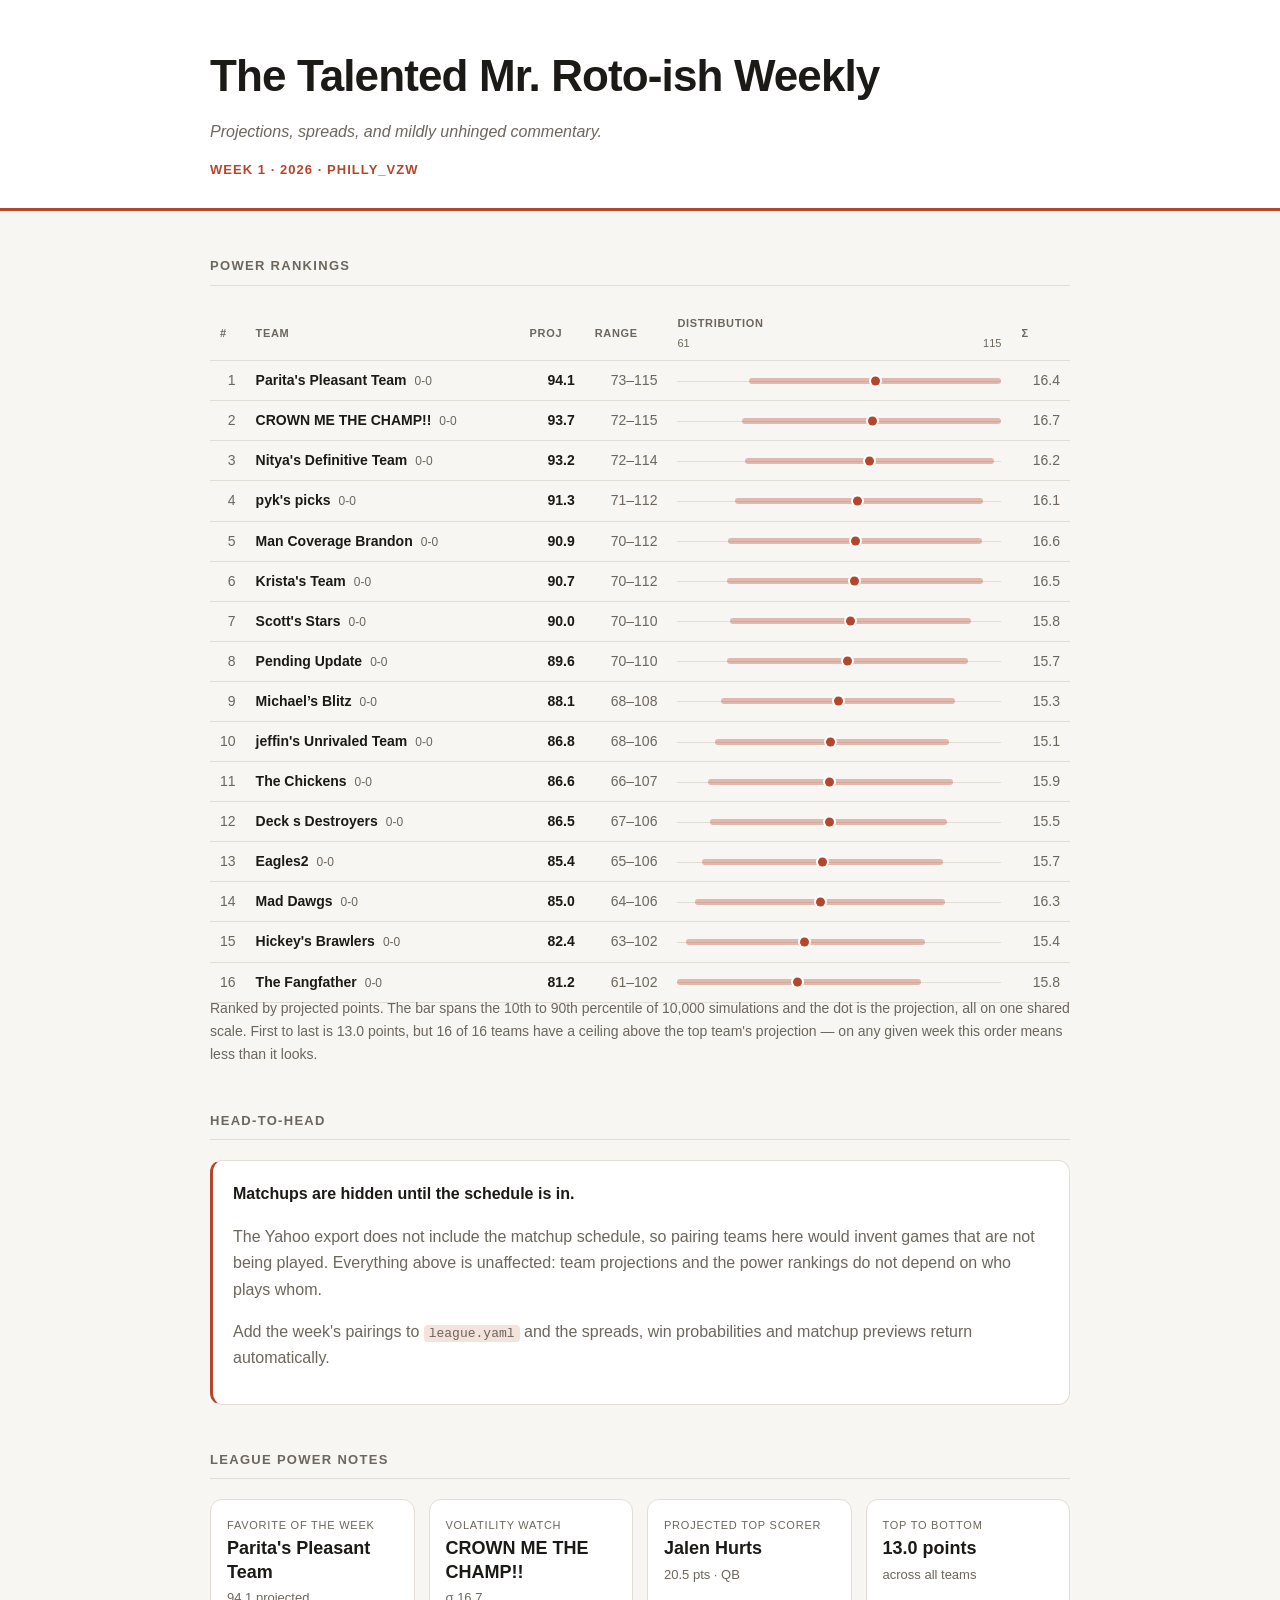
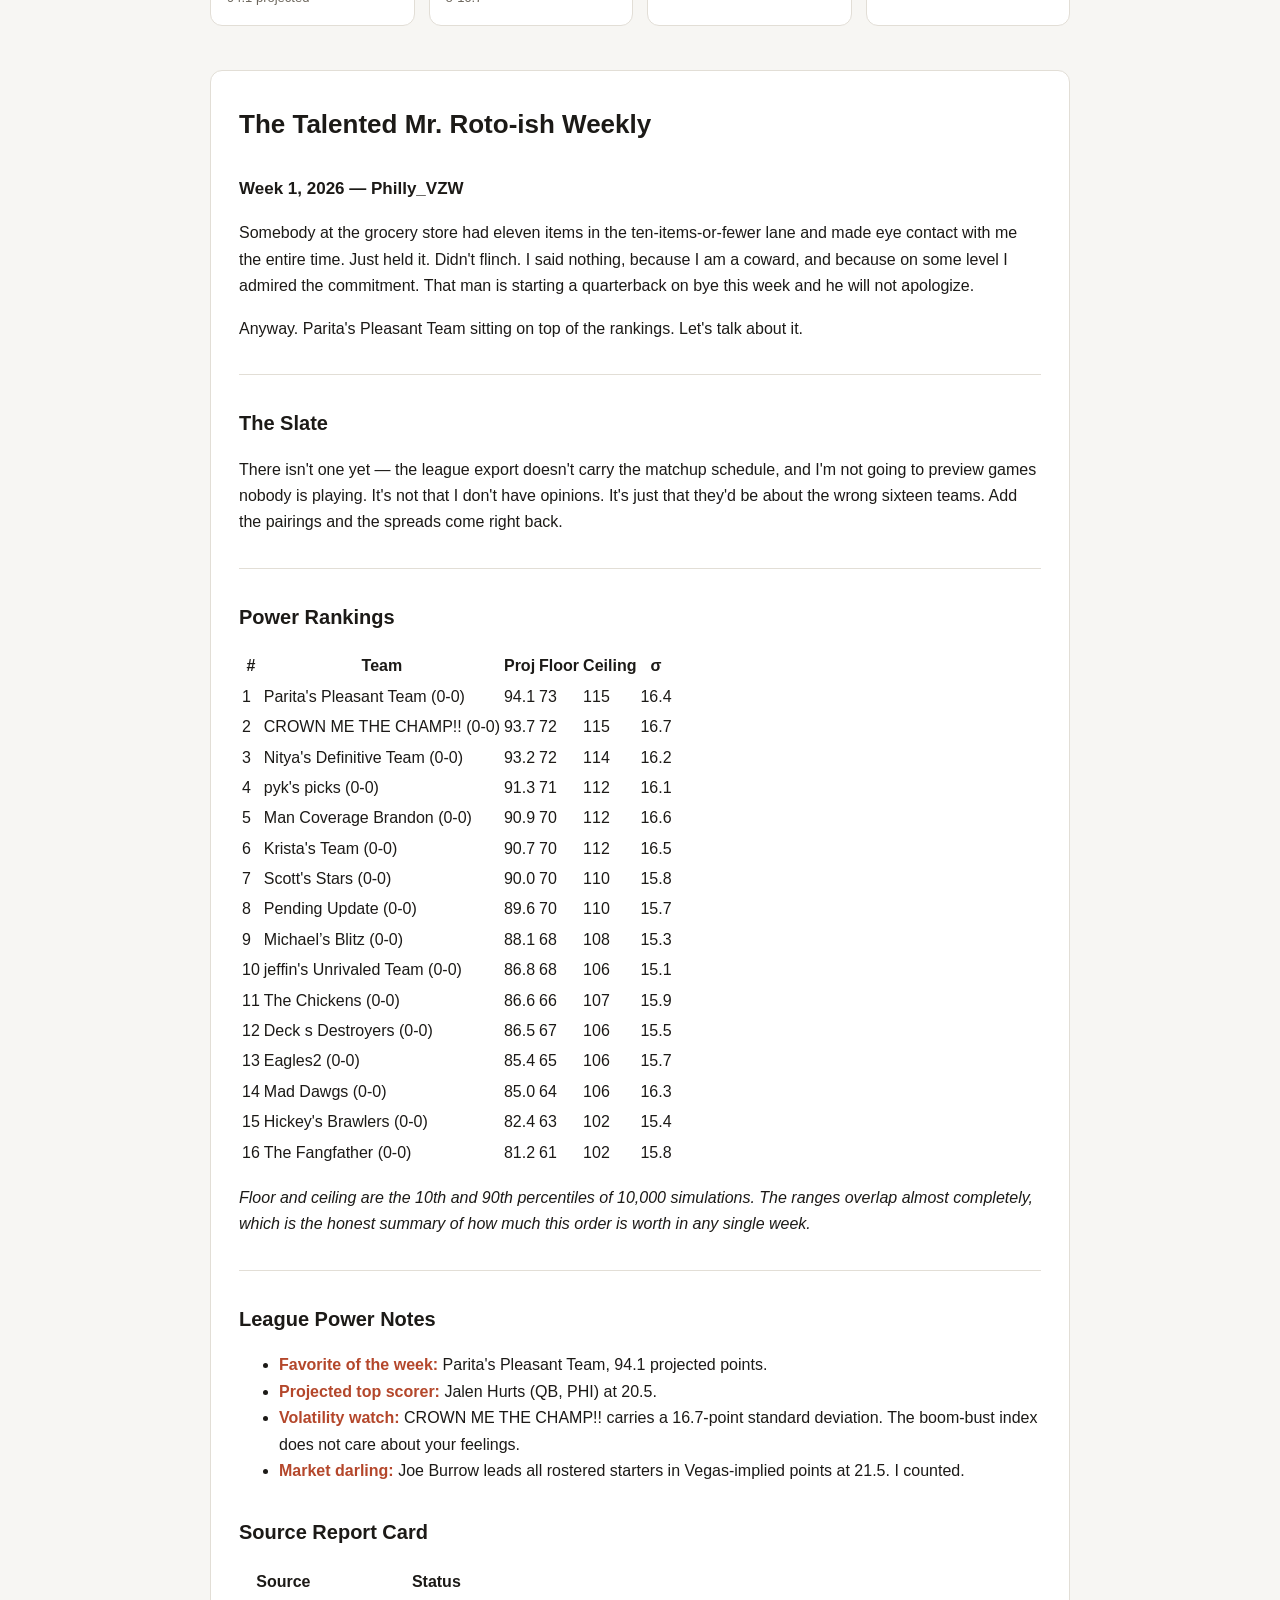
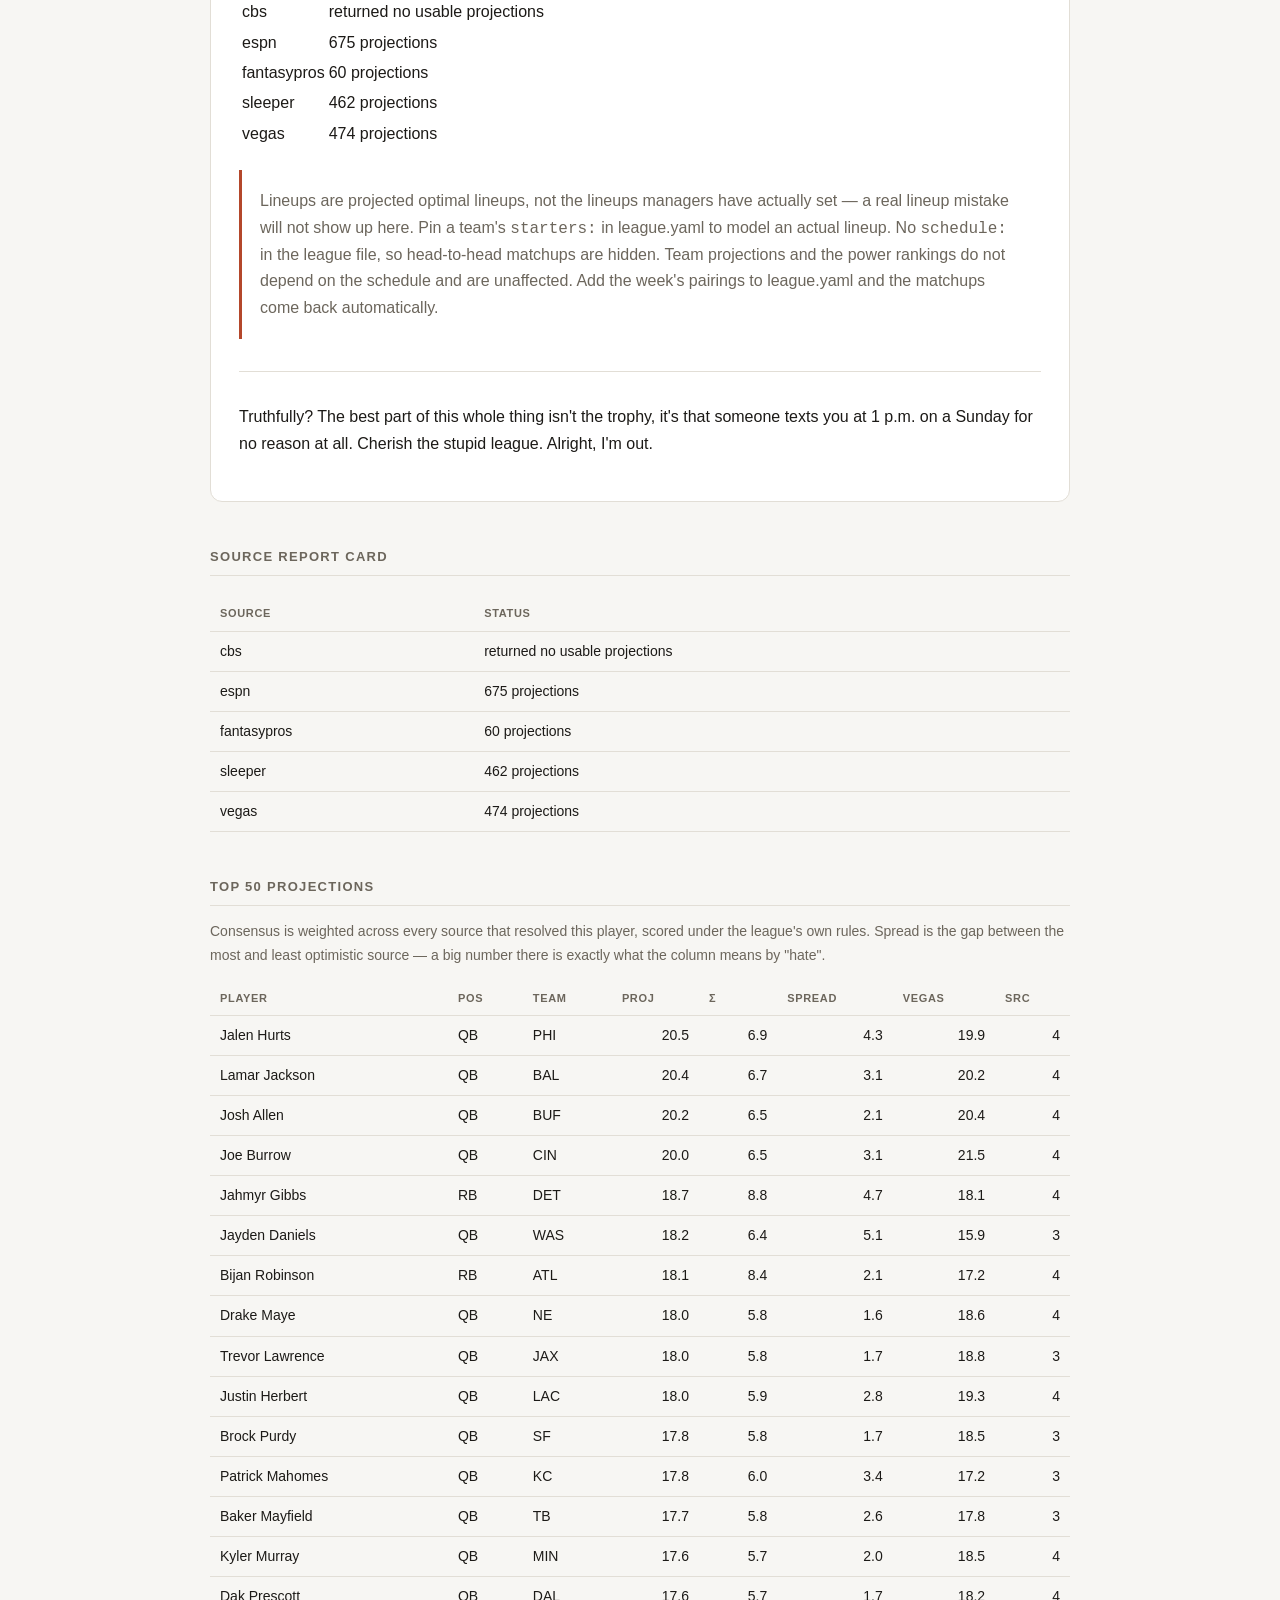
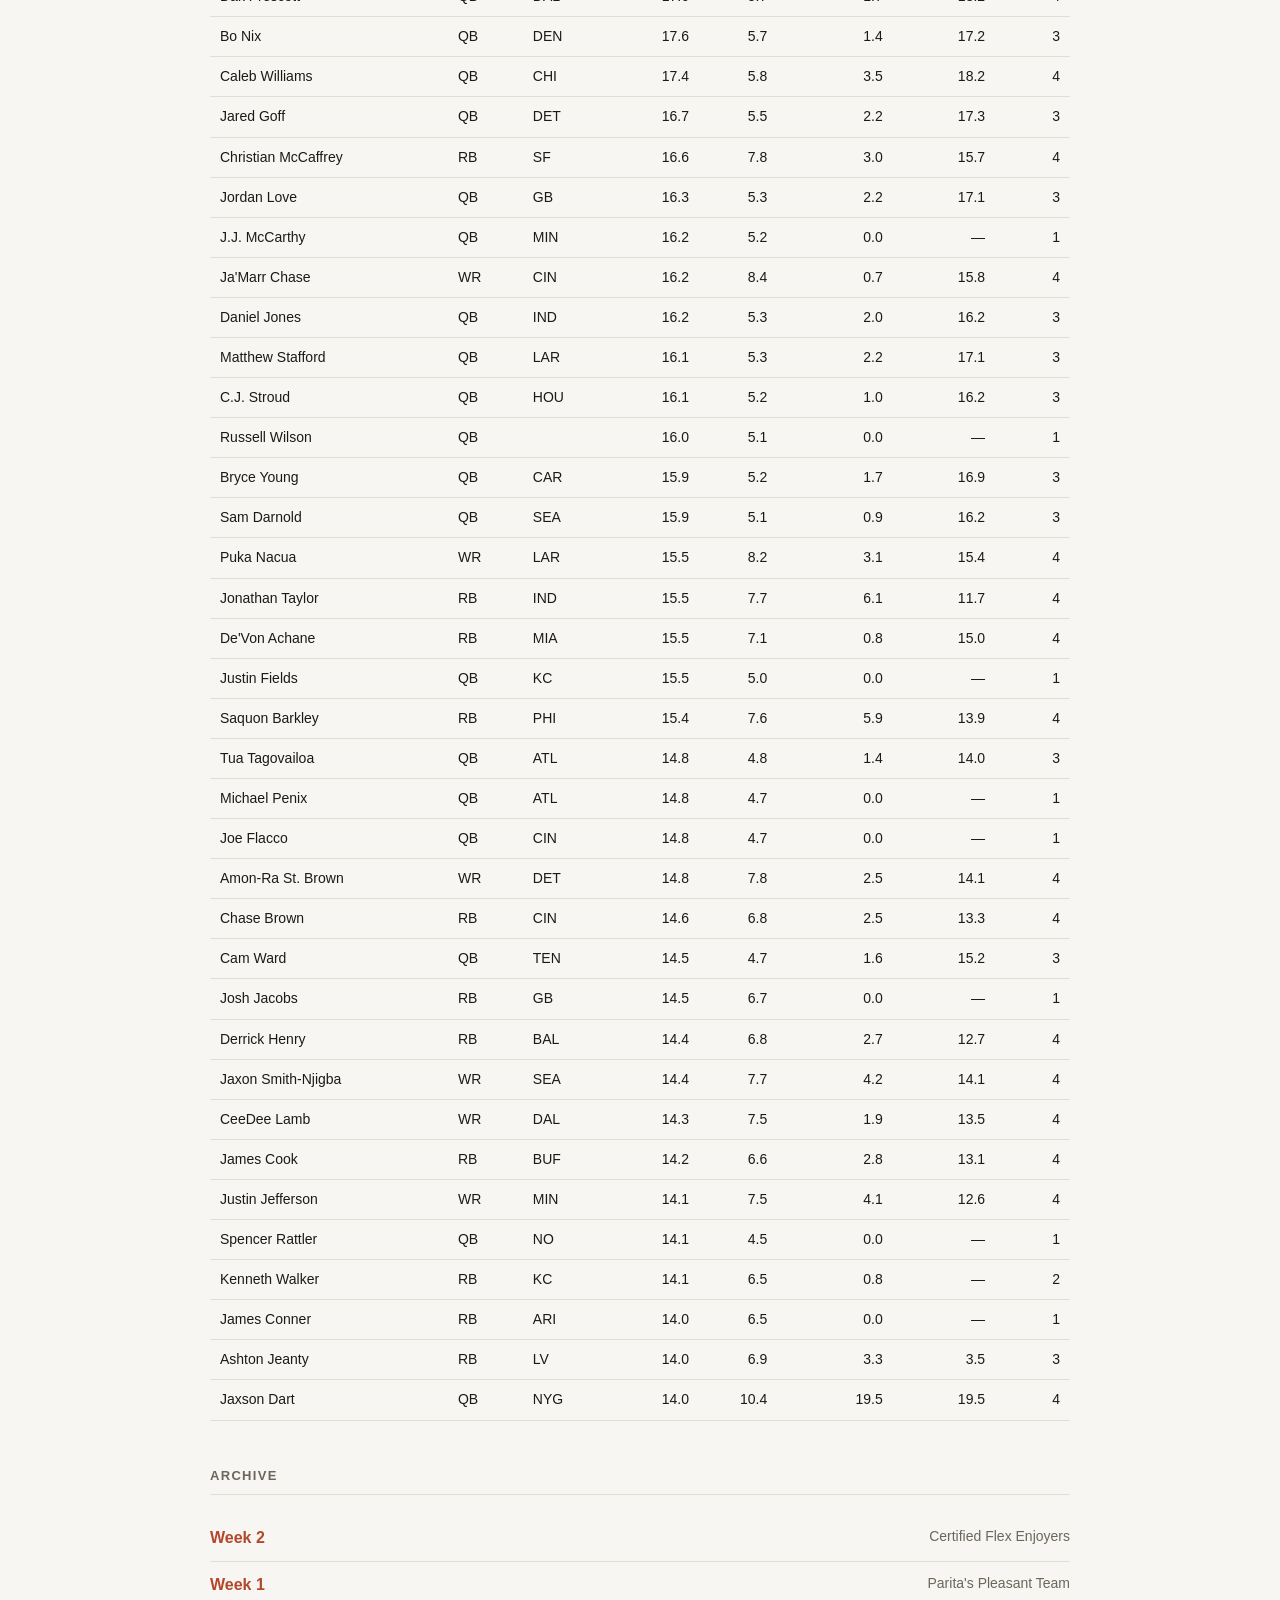
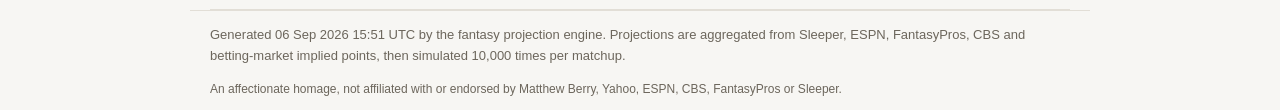
==== commit 9091bc14: "Hide head-to-head matchups until the real schedule is known The Yahoo export carries no schedule, so" ====
--- a/docs/week-1.html
+++ b/docs/week-1.html
@@ -17,272 +17,25 @@
 </header>
 <main class="wrap">
 <section><h2 class="section-title">Power Rankings</h2><div class="scroll"><table class="data rankings"><thead><tr><th class='num'>#</th><th>Team</th><th class='num'>Proj</th><th class='num'>Range</th><th class='rangehead'>Distribution<span class='rangescale'><span>61</span><span>115</span></span></th><th class='num'>&sigma;</th></tr></thead><tbody><tr><td class='num rank'>1</td><td class='rank-team'>Parita&#x27;s Pleasant Team<span class='rank-record'>0-0</span></td><td class='num strong'>94.1</td><td class='num muted'>73&ndash;115</td><td class='rangecell'><div class='rangetrack' role='img' aria-label="Parita&#x27;s Pleasant Team: projected 94.1, range 73 to 115"><div class='rangebar' style='left:22.22%;width:77.78%'></div><div class='rangedot' style='left:61.00%'></div></div></td><td class='num muted'>16.4</td></tr><tr><td class='num rank'>2</td><td class='rank-team'>CROWN ME THE CHAMP!!<span class='rank-record'>0-0</span></td><td class='num strong'>93.7</td><td class='num muted'>72&ndash;115</td><td class='rangecell'><div class='rangetrack' role='img' aria-label="CROWN ME THE CHAMP!!: projected 93.7, range 72 to 115"><div class='rangebar' style='left:20.00%;width:80.00%'></div><div class='rangedot' style='left:60.24%'></div></div></td><td class='num muted'>16.7</td></tr><tr><td class='num rank'>3</td><td class='rank-team'>Nitya&#x27;s Definitive Team<span class='rank-record'>0-0</span></td><td class='num strong'>93.2</td><td class='num muted'>72&ndash;114</td><td class='rangecell'><div class='rangetrack' role='img' aria-label="Nitya&#x27;s Definitive Team: projected 93.2, range 72 to 114"><div class='rangebar' style='left:20.74%;width:77.04%'></div><div class='rangedot' style='left:59.34%'></div></div></td><td class='num muted'>16.2</td></tr><tr><td class='num rank'>4</td><td class='rank-team'>pyk&#x27;s picks<span class='rank-record'>0-0</span></td><td class='num strong'>91.3</td><td class='num muted'>71&ndash;112</td><td class='rangecell'><div class='rangetrack' role='img' aria-label="pyk&#x27;s picks: projected 91.3, range 71 to 112"><div class='rangebar' style='left:17.78%;width:76.48%'></div><div class='rangedot' style='left:55.67%'></div></div></td><td class='num muted'>16.1</td></tr><tr><td class='num rank'>5</td><td class='rank-team'>Man Coverage Brandon<span class='rank-record'>0-0</span></td><td class='num strong'>90.9</td><td class='num muted'>70&ndash;112</td><td class='rangecell'><div class='rangetrack' role='img' aria-label="Man Coverage Brandon: projected 90.9, range 70 to 112"><div class='rangebar' style='left:15.56%;width:78.33%'></div><div class='rangedot' style='left:55.07%'></div></div></td><td class='num muted'>16.6</td></tr><tr><td class='num rank'>6</td><td class='rank-team'>Krista&#x27;s Team<span class='rank-record'>0-0</span></td><td class='num strong'>90.7</td><td class='num muted'>70&ndash;112</td><td class='rangecell'><div class='rangetrack' role='img' aria-label="Krista&#x27;s Team: projected 90.7, range 70 to 112"><div class='rangebar' style='left:15.37%;width:78.89%'></div><div class='rangedot' style='left:54.59%'></div></div></td><td class='num muted'>16.5</td></tr><tr><td class='num rank'>7</td><td class='rank-team'>Scott&#x27;s Stars<span class='rank-record'>0-0</span></td><td class='num strong'>90.0</td><td class='num muted'>70&ndash;110</td><td class='rangecell'><div class='rangetrack' role='img' aria-label="Scott&#x27;s Stars: projected 90.0, range 70 to 110"><div class='rangebar' style='left:16.30%;width:74.44%'></div><div class='rangedot' style='left:53.27%'></div></div></td><td class='num muted'>15.8</td></tr><tr><td class='num rank'>8</td><td class='rank-team'>Pending Update<span class='rank-record'>0-0</span></td><td class='num strong'>89.6</td><td class='num muted'>70&ndash;110</td><td class='rangecell'><div class='rangetrack' role='img' aria-label="Pending Update: projected 89.6, range 70 to 110"><div class='rangebar' style='left:15.37%;width:74.44%'></div><div class='rangedot' style='left:52.63%'></div></div></td><td class='num muted'>15.7</td></tr><tr><td class='num rank'>9</td><td class='rank-team'>Michael’s Blitz<span class='rank-record'>0-0</span></td><td class='num strong'>88.1</td><td class='num muted'>68&ndash;108</td><td class='rangecell'><div class='rangetrack' role='img' aria-label="Michael’s Blitz: projected 88.1, range 68 to 108"><div class='rangebar' style='left:13.33%;width:72.41%'></div><div class='rangedot' style='left:49.78%'></div></div></td><td class='num muted'>15.3</td></tr><tr><td class='num rank'>10</td><td class='rank-team'>jeffin&#x27;s Unrivaled Team<span class='rank-record'>0-0</span></td><td class='num strong'>86.8</td><td class='num muted'>68&ndash;106</td><td class='rangecell'><div class='rangetrack' role='img' aria-label="jeffin&#x27;s Unrivaled Team: projected 86.8, range 68 to 106"><div class='rangebar' style='left:11.67%;width:72.04%'></div><div class='rangedot' style='left:47.38%'></div></div></td><td class='num muted'>15.1</td></tr><tr><td class='num rank'>11</td><td class='rank-team'>The Chickens<span class='rank-record'>0-0</span></td><td class='num strong'>86.6</td><td class='num muted'>66&ndash;107</td><td class='rangecell'><div class='rangetrack' role='img' aria-label="The Chickens: projected 86.6, range 66 to 107"><div class='rangebar' style='left:9.44%;width:75.56%'></div><div class='rangedot' style='left:47.02%'></div></div></td><td class='num muted'>15.9</td></tr><tr><td class='num rank'>12</td><td class='rank-team'>Deck s Destroyers<span class='rank-record'>0-0</span></td><td class='num strong'>86.5</td><td class='num muted'>67&ndash;106</td><td class='rangecell'><div class='rangetrack' role='img' aria-label="Deck s Destroyers: projected 86.5, range 67 to 106"><div class='rangebar' style='left:10.00%;width:73.33%'></div><div class='rangedot' style='left:46.90%'></div></div></td><td class='num muted'>15.5</td></tr><tr><td class='num rank'>13</td><td class='rank-team'>Eagles2<span class='rank-record'>0-0</span></td><td class='num strong'>85.4</td><td class='num muted'>65&ndash;106</td><td class='rangecell'><div class='rangetrack' role='img' aria-label="Eagles2: projected 85.4, range 65 to 106"><div class='rangebar' style='left:7.59%;width:74.44%'></div><div class='rangedot' style='left:44.76%'></div></div></td><td class='num muted'>15.7</td></tr><tr><td class='num rank'>14</td><td class='rank-team'>Mad Dawgs<span class='rank-record'>0-0</span></td><td class='num strong'>85.0</td><td class='num muted'>64&ndash;106</td><td class='rangecell'><div class='rangetrack' role='img' aria-label="Mad Dawgs: projected 85.0, range 64 to 106"><div class='rangebar' style='left:5.37%;width:77.22%'></div><div class='rangedot' style='left:44.07%'></div></div></td><td class='num muted'>16.3</td></tr><tr><td class='num rank'>15</td><td class='rank-team'>Hickey&#x27;s Brawlers<span class='rank-record'>0-0</span></td><td class='num strong'>82.4</td><td class='num muted'>63&ndash;102</td><td class='rangecell'><div class='rangetrack' role='img' aria-label="Hickey&#x27;s Brawlers: projected 82.4, range 63 to 102"><div class='rangebar' style='left:2.59%;width:73.70%'></div><div class='rangedot' style='left:39.26%'></div></div></td><td class='num muted'>15.4</td></tr><tr><td class='num rank'>16</td><td class='rank-team'>The Fangfather<span class='rank-record'>0-0</span></td><td class='num strong'>81.2</td><td class='num muted'>61&ndash;102</td><td class='rangecell'><div class='rangetrack' role='img' aria-label="The Fangfather: projected 81.2, range 61 to 102"><div class='rangebar' style='left:0.00%;width:75.19%'></div><div class='rangedot' style='left:37.00%'></div></div></td><td class='num muted'>15.8</td></tr></tbody></table></div><p class="note">Ranked by projected points. The bar spans the 10th to 90th percentile of 10,000 simulations and the dot is the projection, all on one shared scale. First to last is 13.0 points, but 16 of 16 teams have a ceiling above the top team's projection — on any given week this order means less than it looks.</p></section>
-<section><h2 class="section-title">Projected Scoreboard</h2><div class="grid">
-<article class="card">
-  <div class="card-tags"></div>
-  <div class="teams">
-    <div class="team team-home lead">
-      <span class="team-name">Parita&#x27;s Pleasant Team</span>
-      <span class="team-score">94.1</span>
-      <span class="team-meta">&sigma; 16.4 · 0-0</span>
-    </div>
-    <div class="vs">vs</div>
-    <div class="team team-away ">
-      <span class="team-name">The Chickens</span>
-      <span class="team-score">86.6</span>
-      <span class="team-meta">&sigma; 15.9 · 0-0</span>
-    </div>
-  </div>
-  <div class="winbar" role="img" aria-label="Parita&#x27;s Pleasant Team 63 percent, The Chickens 37 percent">
-    <div class="winbar-home" style="width:63.3%"></div>
-  </div>
-  <div class="winbar-labels"><span>63%</span><span>37%</span></div>
-  <dl class="stats">
-    <div><dt>Spread</dt><dd>Parita&#x27;s Pleasant Team &minus;7.5</dd></div>
-    <div><dt>Total</dt><dd>180.7</dd></div>
-    <div><dt>Boom-bust</dt><dd>23.0</dd></div>
-  </dl>
-</article>
-<article class="card">
-  <div class="card-tags"><span class="tag tag-flip">Coin flip</span></div>
-  <div class="teams">
-    <div class="team team-home ">
-      <span class="team-name">Krista&#x27;s Team</span>
-      <span class="team-score">90.7</span>
-      <span class="team-meta">&sigma; 16.5 · 0-0</span>
-    </div>
-    <div class="vs">vs</div>
-    <div class="team team-away lead">
-      <span class="team-name">Man Coverage Brandon</span>
-      <span class="team-score">90.9</span>
-      <span class="team-meta">&sigma; 16.6 · 0-0</span>
-    </div>
-  </div>
-  <div class="winbar" role="img" aria-label="Krista&#x27;s Team 50 percent, Man Coverage Brandon 50 percent">
-    <div class="winbar-home" style="width:49.9%"></div>
-  </div>
-  <div class="winbar-labels"><span>50%</span><span>50%</span></div>
-  <dl class="stats">
-    <div><dt>Spread</dt><dd>Man Coverage Brandon &minus;0.3</dd></div>
-    <div><dt>Total</dt><dd>181.6</dd></div>
-    <div><dt>Boom-bust</dt><dd>23.2</dd></div>
-  </dl>
-</article>
-<article class="card">
-  <div class="card-tags"></div>
-  <div class="teams">
-    <div class="team team-home ">
-      <span class="team-name">The Fangfather</span>
-      <span class="team-score">81.2</span>
-      <span class="team-meta">&sigma; 15.8 · 0-0</span>
-    </div>
-    <div class="vs">vs</div>
-    <div class="team team-away lead">
-      <span class="team-name">Nitya&#x27;s Definitive Team</span>
-      <span class="team-score">93.2</span>
-      <span class="team-meta">&sigma; 16.2 · 0-0</span>
-    </div>
-  </div>
-  <div class="winbar" role="img" aria-label="The Fangfather 29 percent, Nitya&#x27;s Definitive Team 71 percent">
-    <div class="winbar-home" style="width:29.4%"></div>
-  </div>
-  <div class="winbar-labels"><span>29%</span><span>71%</span></div>
-  <dl class="stats">
-    <div><dt>Spread</dt><dd>Nitya&#x27;s Definitive Team &minus;12.1</dd></div>
-    <div><dt>Total</dt><dd>174.4</dd></div>
-    <div><dt>Boom-bust</dt><dd>22.5</dd></div>
-  </dl>
-</article>
-<article class="card">
-  <div class="card-tags"><span class="tag tag-upset">Upset alert</span></div>
-  <div class="teams">
-    <div class="team team-home lead">
-      <span class="team-name">CROWN ME THE CHAMP!!</span>
-      <span class="team-score">93.7</span>
-      <span class="team-meta">&sigma; 16.7 · 0-0</span>
-    </div>
-    <div class="vs">vs</div>
-    <div class="team team-away ">
-      <span class="team-name">Pending Update</span>
-      <span class="team-score">89.6</span>
-      <span class="team-meta">&sigma; 15.7 · 0-0</span>
-    </div>
-  </div>
-  <div class="winbar" role="img" aria-label="CROWN ME THE CHAMP!! 58 percent, Pending Update 42 percent">
-    <div class="winbar-home" style="width:57.6%"></div>
-  </div>
-  <div class="winbar-labels"><span>58%</span><span>42%</span></div>
-  <dl class="stats">
-    <div><dt>Spread</dt><dd>CROWN ME THE CHAMP!! &minus;4.1</dd></div>
-    <div><dt>Total</dt><dd>183.3</dd></div>
-    <div><dt>Boom-bust</dt><dd>23.0</dd></div>
-  </dl>
-</article>
-<article class="card">
-  <div class="card-tags"><span class="tag tag-flip">Coin flip</span></div>
-  <div class="teams">
-    <div class="team team-home ">
-      <span class="team-name">Eagles2</span>
-      <span class="team-score">85.4</span>
-      <span class="team-meta">&sigma; 15.7 · 0-0</span>
-    </div>
-    <div class="vs">vs</div>
-    <div class="team team-away lead">
-      <span class="team-name">Deck s Destroyers</span>
-      <span class="team-score">86.5</span>
-      <span class="team-meta">&sigma; 15.5 · 0-0</span>
-    </div>
-  </div>
-  <div class="winbar" role="img" aria-label="Eagles2 48 percent, Deck s Destroyers 52 percent">
-    <div class="winbar-home" style="width:47.8%"></div>
-  </div>
-  <div class="winbar-labels"><span>48%</span><span>52%</span></div>
-  <dl class="stats">
-    <div><dt>Spread</dt><dd>Deck s Destroyers &minus;1.1</dd></div>
-    <div><dt>Total</dt><dd>171.9</dd></div>
-    <div><dt>Boom-bust</dt><dd>22.1</dd></div>
-  </dl>
-</article>
-<article class="card">
-  <div class="card-tags"></div>
-  <div class="teams">
-    <div class="team team-home lead">
-      <span class="team-name">pyk&#x27;s picks</span>
-      <span class="team-score">91.3</span>
-      <span class="team-meta">&sigma; 16.1 · 0-0</span>
-    </div>
-    <div class="vs">vs</div>
-    <div class="team team-away ">
-      <span class="team-name">Hickey&#x27;s Brawlers</span>
-      <span class="team-score">82.4</span>
-      <span class="team-meta">&sigma; 15.4 · 0-0</span>
-    </div>
-  </div>
-  <div class="winbar" role="img" aria-label="pyk&#x27;s picks 65 percent, Hickey&#x27;s Brawlers 35 percent">
-    <div class="winbar-home" style="width:65.5%"></div>
-  </div>
-  <div class="winbar-labels"><span>65%</span><span>35%</span></div>
-  <dl class="stats">
-    <div><dt>Spread</dt><dd>pyk&#x27;s picks &minus;8.9</dd></div>
-    <div><dt>Total</dt><dd>173.7</dd></div>
-    <div><dt>Boom-bust</dt><dd>22.3</dd></div>
-  </dl>
-</article>
-<article class="card">
-  <div class="card-tags"><span class="tag tag-upset">Upset alert</span></div>
-  <div class="teams">
-    <div class="team team-home lead">
-      <span class="team-name">Scott&#x27;s Stars</span>
-      <span class="team-score">90.0</span>
-      <span class="team-meta">&sigma; 15.8 · 0-0</span>
-    </div>
-    <div class="vs">vs</div>
-    <div class="team team-away ">
-      <span class="team-name">Mad Dawgs</span>
-      <span class="team-score">85.0</span>
-      <span class="team-meta">&sigma; 16.3 · 0-0</span>
-    </div>
-  </div>
-  <div class="winbar" role="img" aria-label="Scott&#x27;s Stars 59 percent, Mad Dawgs 41 percent">
-    <div class="winbar-home" style="width:59.0%"></div>
-  </div>
-  <div class="winbar-labels"><span>59%</span><span>41%</span></div>
-  <dl class="stats">
-    <div><dt>Spread</dt><dd>Scott&#x27;s Stars &minus;5.0</dd></div>
-    <div><dt>Total</dt><dd>175.0</dd></div>
-    <div><dt>Boom-bust</dt><dd>22.4</dd></div>
-  </dl>
-</article>
-<article class="card">
-  <div class="card-tags"><span class="tag tag-flip">Coin flip</span></div>
-  <div class="teams">
-    <div class="team team-home lead">
-      <span class="team-name">Michael’s Blitz</span>
-      <span class="team-score">88.1</span>
-      <span class="team-meta">&sigma; 15.3 · 0-0</span>
-    </div>
-    <div class="vs">vs</div>
-    <div class="team team-away ">
-      <span class="team-name">jeffin&#x27;s Unrivaled Team</span>
-      <span class="team-score">86.8</span>
-      <span class="team-meta">&sigma; 15.1 · 0-0</span>
-    </div>
-  </div>
-  <div class="winbar" role="img" aria-label="Michael’s Blitz 53 percent, jeffin&#x27;s Unrivaled Team 47 percent">
-    <div class="winbar-home" style="width:53.0%"></div>
-  </div>
-  <div class="winbar-labels"><span>53%</span><span>47%</span></div>
-  <dl class="stats">
-    <div><dt>Spread</dt><dd>Michael’s Blitz &minus;1.3</dd></div>
-    <div><dt>Total</dt><dd>174.9</dd></div>
-    <div><dt>Boom-bust</dt><dd>21.6</dd></div>
-  </dl>
-</article></div></section>
-<section><h2 class="section-title">League Power Notes</h2><div class="tiles"><div class="tile"><span class="tile-label">Favorite of the week</span><span class="tile-value">Parita&#x27;s Pleasant Team</span><span class="tile-sub">94.1 projected</span></div><div class="tile"><span class="tile-label">Volatility watch</span><span class="tile-value">CROWN ME THE CHAMP!!</span><span class="tile-sub">&sigma; 16.7</span></div><div class="tile"><span class="tile-label">Projected top scorer</span><span class="tile-value">Jalen Hurts</span><span class="tile-sub">20.5 pts · QB</span></div><div class="tile"><span class="tile-label">Closest call</span><span class="tile-value">Krista&#x27;s Team / Man Coverage Brandon</span><span class="tile-sub">0.3-point spread</span></div></div></section>
+<section><h2 class="section-title">Head-to-Head</h2><div class="pending"><p><strong>Matchups are hidden until the schedule is in.</strong></p><p>The Yahoo export does not include the matchup schedule, so pairing teams here would invent games that are not being played. Everything above is unaffected: team projections and the power rankings do not depend on who plays whom.</p><p>Add the week's pairings to <code>league.yaml</code> and the spreads, win probabilities and matchup previews return automatically.</p></div></section>
+<section><h2 class="section-title">League Power Notes</h2><div class="tiles"><div class="tile"><span class="tile-label">Favorite of the week</span><span class="tile-value">Parita&#x27;s Pleasant Team</span><span class="tile-sub">94.1 projected</span></div><div class="tile"><span class="tile-label">Volatility watch</span><span class="tile-value">CROWN ME THE CHAMP!!</span><span class="tile-sub">&sigma; 16.7</span></div><div class="tile"><span class="tile-label">Projected top scorer</span><span class="tile-value">Jalen Hurts</span><span class="tile-sub">20.5 pts · QB</span></div><div class="tile"><span class="tile-label">Top to bottom</span><span class="tile-value">13.0 points</span><span class="tile-sub">across all teams</span></div></div></section>
 <section class="column"><h1>The Talented Mr. Roto-ish Weekly</h1>
 <h3>Week 1, 2026 — Philly_VZW</h3>
-<p>I found a receipt in an old jacket from a restaurant that closed in 2019. Two entrees, one dessert, and a tip I'd describe as 'aspirational.' I have no memory of this meal. I have, however, retained perfect recall of every waiver claim I've ever lost. The brain is a magnificent and deeply unserious organ.</p>
-<p>Which brings us, somehow, to Krista's Team vs. Man Coverage Brandon.</p>
+<p>Somebody at the grocery store had eleven items in the ten-items-or-fewer lane and made eye contact with me the entire time. Just held it. Didn't flinch. I said nothing, because I am a coward, and because on some level I admired the commitment. That man is starting a quarterback on bye this week and he will not apologize.</p>
+<p>Anyway. Parita's Pleasant Team sitting on top of the rankings. Let's talk about it.</p>
 <hr>
 <h2>The Slate</h2>
-<h3>The Chickens at Parita's Pleasant Team</h3>
-<p><strong>Parita's Pleasant Team by 7.5</strong> · The Chickens 86.6 (37%) at Parita's Pleasant Team 94.1 (63%) · boom-bust index 23.0</p>
-<p>Parita's Pleasant Team by 7.5, 63% to win, and a margin that has been as generous as +37 and as cruel as -22 depending on which simulation you'd like to believe. Last week I called this exact kind of game 'a lock.' It was not a lock. Locks have tumblers. This had vibes. The model's favorite thing on the board here is Tucker Kraft — 8.4 projected, and all 3 sources land within 1.5 points of each other, with Vegas 0.2 points above the consensus. It's giving 'checking Foursquare to see who's the mayor of a Chipotle.'</p>
-<p><strong>LOVE:</strong> Tucker Kraft (TE, GB) — 8.4 projected, and all 3 sources land within 1.5 points of each other, with Vegas 0.2 points above the consensus.</p>
-<p><strong>HATE:</strong> Rashee Rice (WR, KC) — a 11.7-point spread between the highest and lowest source.</p>
-<p><em>Standings implication: chalk sends Parita's Pleasant Team to 1-0 and drops The Chickens to 0-1; the upset flips both and makes the middle of this table completely unreadable.</em></p>
-<h3>Man Coverage Brandon at Krista's Team</h3>
-<p><strong>Man Coverage Brandon by 0.3</strong> · Man Coverage Brandon 90.9 (50%) at Krista's Team 90.7 (50%) · boom-bust index 23.2</p>
-<p>Man Coverage Brandon by 0.3 is not a prediction, it's a shrug with a decimal point. Genuinely too close to call. I was wrong about this player in August, September, and — let me check my notes — yes, also right now, probably. The model's favorite thing on the board here is Puka Nacua — 15.5 projected, the highest of any WR in this matchup across 4 sources, with Vegas 0.1 points below the consensus. This is the fantasy equivalent of insisting the last season of Lost 'made sense if you think about it.'</p>
-<p><strong>LOVE:</strong> Puka Nacua (WR, LAR) — 15.5 projected, the highest of any WR in this matchup across 4 sources, with Vegas 0.1 points below the consensus.</p>
-<p><strong>HATE:</strong> Jeremiyah Love (RB, ARI) — a 1.1-point spread between the highest and lowest source; props 10.1 points under the consensus.</p>
-<p><em>Standings implication: chalk sends Man Coverage Brandon to 1-0 and drops Krista's Team to 0-1; the upset flips both and makes the middle of this table completely unreadable.</em></p>
-<h3>Nitya's Definitive Team at The Fangfather</h3>
-<p><strong>Nitya's Definitive Team by 12.1</strong> · Nitya's Definitive Team 93.2 (71%) at The Fangfather 81.2 (29%) · boom-bust index 22.5</p>
-<p>Nitya's Definitive Team is favored by 12.1 with a 71% win probability, which sounds decisive until you notice the margin swings 22.5 points either way. You should know my track record here is roughly that of a coin that has been dropped several times. The model's favorite thing on the board here is Christian McCaffrey — 16.6 projected, the highest of any RB in this matchup across 4 sources, with Vegas 0.9 points below the consensus. This is a Google+ invite of a roster and I mean that with love.</p>
-<p><strong>LOVE:</strong> Christian McCaffrey (RB, SF) — 16.6 projected, the highest of any RB in this matchup across 4 sources, with Vegas 0.9 points below the consensus.</p>
-<p><strong>HATE:</strong> Chuba Hubbard (RB, CAR) — a 4.5-point spread between the highest and lowest source; props 9.0 points under the consensus.</p>
-<p><em>Standings implication: chalk sends Nitya's Definitive Team to 1-0 and drops The Fangfather to 0-1; the upset flips both and makes the middle of this table completely unreadable.</em></p>
-<h3>Pending Update at CROWN ME THE CHAMP!!</h3>
-<p><strong>CROWN ME THE CHAMP!! by 4.1</strong> · Pending Update 89.6 (42%) at CROWN ME THE CHAMP!! 93.7 (58%) · boom-bust index 23.0</p>
-<p>Call it CROWN ME THE CHAMP!! by 4.1. The win probability says 58%. The boom-bust index says 23.0 and the boom-bust index has never once apologized. My model and I have an arrangement: it does the math, I take the blame. Upset alert: Pending Update wins this 42% of the time, which is far too often for anyone to feel comfortable. The model's favorite thing on the board here is Ja'Marr Chase — 16.2 projected, and all 4 sources land within 0.7 points of each other, with Vegas 0.5 points below the consensus. This is the roster construction equivalent of buying a selfie stick in 2014. Bold then. Bold now.</p>
-<p><strong>LOVE:</strong> Ja'Marr Chase (WR, CIN) — 16.2 projected, and all 4 sources land within 0.7 points of each other, with Vegas 0.5 points below the consensus.</p>
-<p><strong>HATE:</strong> Ashton Jeanty (RB, LV) — a 3.3-point spread between the highest and lowest source; props 10.5 points under the consensus.</p>
-<p><em>Standings implication: chalk sends CROWN ME THE CHAMP!! to 1-0 and drops Pending Update to 0-1; the upset flips both and makes the middle of this table completely unreadable.</em></p>
-<h3>Deck s Destroyers at Eagles2</h3>
-<p><strong>Deck s Destroyers by 1.1</strong> · Deck s Destroyers 86.5 (52%) at Eagles2 85.4 (48%) · boom-bust index 22.1</p>
-<p>The model gives Deck s Destroyers a 52% edge here, which is the statistical equivalent of 'sure, why not.' Last week I called this exact kind of game 'a lock.' It was not a lock. Locks have tumblers. This had vibes. The model's favorite thing on the board here is Jaxon Smith-Njigba — 14.4 projected, the highest of any WR in this matchup across 4 sources, with Vegas 0.3 points below the consensus. I haven't been this unsure about an outcome since the Snyder Cut discourse.</p>
-<p><strong>LOVE:</strong> Jaxon Smith-Njigba (WR, SEA) — 14.4 projected, the highest of any WR in this matchup across 4 sources, with Vegas 0.3 points below the consensus.</p>
-<p><strong>HATE:</strong> Bucky Irving (RB, TB) — a 4.8-point spread between the highest and lowest source; props 1.5 points under the consensus.</p>
-<p><em>Standings implication: chalk sends Deck s Destroyers to 1-0 and drops Eagles2 to 0-1; the upset flips both and makes the middle of this table completely unreadable.</em></p>
-<h3>Hickey's Brawlers at pyk's picks</h3>
-<p><strong>pyk's picks by 8.9</strong> · Hickey's Brawlers 82.4 (35%) at pyk's picks 91.3 (65%) · boom-bust index 22.3</p>
-<p>Call it pyk's picks by 8.9. The win probability says 65%. The boom-bust index says 22.3 and the boom-bust index has never once apologized. I know, I know — I'm the guy who told you to bench him last week. Nobody listens to me anyway. The model's favorite thing on the board here is Saquon Barkley — 15.4 projected, the highest of any RB in this matchup across 4 sources, with Vegas 1.5 points below the consensus. This is a Google+ invite of a roster and I mean that with love.</p>
-<p><strong>LOVE:</strong> Saquon Barkley (RB, PHI) — 15.4 projected, the highest of any RB in this matchup across 4 sources, with Vegas 1.5 points below the consensus.</p>
-<p><strong>HATE:</strong> MarShawn Lloyd (RB, GB) — a 9.9-point spread between the highest and lowest source.</p>
-<p><em>Standings implication: chalk sends pyk's picks to 1-0 and drops Hickey's Brawlers to 0-1; the upset flips both and makes the middle of this table completely unreadable.</em></p>
-<h3>Mad Dawgs at Scott's Stars</h3>
-<p><strong>Scott's Stars by 5.0</strong> · Mad Dawgs 85.0 (41%) at Scott's Stars 90.0 (59%) · boom-bust index 22.4</p>
-<p>5.0 points separates these two on paper. Ten thousand simulations later, Scott's Stars takes it 59% of the time. My model and I have an arrangement: it does the math, I take the blame. Upset alert: Mad Dawgs wins this 41% of the time, which is far too often for anyone to feel comfortable. The model's favorite thing on the board here is CeeDee Lamb — 14.3 projected, and all 4 sources land within 1.9 points of each other, with Vegas 0.8 points below the consensus. This is the roster construction equivalent of buying a selfie stick in 2014. Bold then. Bold now.</p>
-<p><strong>LOVE:</strong> CeeDee Lamb (WR, DAL) — 14.3 projected, and all 4 sources land within 1.9 points of each other, with Vegas 0.8 points below the consensus.</p>
-<p><strong>HATE:</strong> RJ Harvey (RB, DEN) — a 2.6-point spread between the highest and lowest source; props 8.5 points under the consensus.</p>
-<p><em>Standings implication: chalk sends Scott's Stars to 1-0 and drops Mad Dawgs to 0-1; the upset flips both and makes the middle of this table completely unreadable.</em></p>
-<h3>jeffin's Unrivaled Team at Michael’s Blitz</h3>
-<p><strong>Michael’s Blitz by 1.3</strong> · jeffin's Unrivaled Team 86.8 (47%) at Michael’s Blitz 88.1 (53%) · boom-bust index 21.6</p>
-<p>The model gives Michael’s Blitz a 53% edge here, which is the statistical equivalent of 'sure, why not.' I know, I know — I'm the guy who told you to bench him last week. Nobody listens to me anyway. The model's favorite thing on the board here is Justin Jefferson — 14.1 projected, the highest of any WR in this matchup across 4 sources, with Vegas 1.5 points below the consensus. It's giving 'checking Foursquare to see who's the mayor of a Chipotle.'</p>
-<p><strong>LOVE:</strong> Justin Jefferson (WR, MIN) — 14.1 projected, the highest of any WR in this matchup across 4 sources, with Vegas 1.5 points below the consensus.</p>
-<p><strong>HATE:</strong> Jayden Reed (WR, GB) — a 3.7-point spread between the highest and lowest source; props 1.8 points under the consensus.</p>
-<p><em>Standings implication: chalk sends Michael’s Blitz to 1-0 and drops jeffin's Unrivaled Team to 0-1; the upset flips both and makes the middle of this table completely unreadable.</em></p>
+<p>There isn't one yet — the league export doesn't carry the matchup schedule, and I'm not going to preview games nobody is playing. It's not that I don't have opinions. It's just that they'd be about the wrong sixteen teams. Add the pairings and the spreads come right back.</p>
 <hr>
 <h2>Power Rankings</h2>
 <table><thead><tr><th>#</th><th>Team</th><th>Proj</th><th>Floor</th><th>Ceiling</th><th>σ</th></tr></thead><tbody><tr><td>1</td><td>Parita's Pleasant Team (0-0)</td><td>94.1</td><td>73</td><td>115</td><td>16.4</td></tr><tr><td>2</td><td>CROWN ME THE CHAMP!! (0-0)</td><td>93.7</td><td>72</td><td>115</td><td>16.7</td></tr><tr><td>3</td><td>Nitya's Definitive Team (0-0)</td><td>93.2</td><td>72</td><td>114</td><td>16.2</td></tr><tr><td>4</td><td>pyk's picks (0-0)</td><td>91.3</td><td>71</td><td>112</td><td>16.1</td></tr><tr><td>5</td><td>Man Coverage Brandon (0-0)</td><td>90.9</td><td>70</td><td>112</td><td>16.6</td></tr><tr><td>6</td><td>Krista's Team (0-0)</td><td>90.7</td><td>70</td><td>112</td><td>16.5</td></tr><tr><td>7</td><td>Scott's Stars (0-0)</td><td>90.0</td><td>70</td><td>110</td><td>15.8</td></tr><tr><td>8</td><td>Pending Update (0-0)</td><td>89.6</td><td>70</td><td>110</td><td>15.7</td></tr><tr><td>9</td><td>Michael’s Blitz (0-0)</td><td>88.1</td><td>68</td><td>108</td><td>15.3</td></tr><tr><td>10</td><td>jeffin's Unrivaled Team (0-0)</td><td>86.8</td><td>68</td><td>106</td><td>15.1</td></tr><tr><td>11</td><td>The Chickens (0-0)</td><td>86.6</td><td>66</td><td>107</td><td>15.9</td></tr><tr><td>12</td><td>Deck s Destroyers (0-0)</td><td>86.5</td><td>67</td><td>106</td><td>15.5</td></tr><tr><td>13</td><td>Eagles2 (0-0)</td><td>85.4</td><td>65</td><td>106</td><td>15.7</td></tr><tr><td>14</td><td>Mad Dawgs (0-0)</td><td>85.0</td><td>64</td><td>106</td><td>16.3</td></tr><tr><td>15</td><td>Hickey's Brawlers (0-0)</td><td>82.4</td><td>63</td><td>102</td><td>15.4</td></tr><tr><td>16</td><td>The Fangfather (0-0)</td><td>81.2</td><td>61</td><td>102</td><td>15.8</td></tr></tbody></table>
 <p><em>Floor and ceiling are the 10th and 90th percentiles of 10,000 simulations. The ranges overlap almost completely, which is the honest summary of how much this order is worth in any single week.</em></p>
 <hr>
 <h2>League Power Notes</h2>
-<ul><li><strong>Favorite of the week:</strong> Parita's Pleasant Team, 94.1 projected points.</li><li><strong>Projected top scorer:</strong> Jalen Hurts (QB, PHI) at 20.5.</li><li><strong>Volatility watch:</strong> CROWN ME THE CHAMP!! carries a 16.7-point standard deviation. The boom-bust index does not care about your feelings.</li><li><strong>Upset alerts (5):</strong> Krista's Team (50%), Pending Update (42%), Eagles2 (48%), Mad Dawgs (41%), jeffin's Unrivaled Team (47%).</li><li><strong>Market darling:</strong> Joe Burrow leads all rostered starters in Vegas-implied points at 21.5. I counted.</li></ul>
+<ul><li><strong>Favorite of the week:</strong> Parita's Pleasant Team, 94.1 projected points.</li><li><strong>Projected top scorer:</strong> Jalen Hurts (QB, PHI) at 20.5.</li><li><strong>Volatility watch:</strong> CROWN ME THE CHAMP!! carries a 16.7-point standard deviation. The boom-bust index does not care about your feelings.</li><li><strong>Market darling:</strong> Joe Burrow leads all rostered starters in Vegas-implied points at 21.5. I counted.</li></ul>
 <h2>Source Report Card</h2>
 <table><thead><tr><th>Source</th><th>Status</th></tr></thead><tbody><tr><td>cbs</td><td>returned no usable projections</td></tr><tr><td>espn</td><td>675 projections</td></tr><tr><td>fantasypros</td><td>60 projections</td></tr><tr><td>sleeper</td><td>462 projections</td></tr><tr><td>vegas</td><td>474 projections</td></tr></tbody></table>
-<blockquote><p>Lineups are projected optimal lineups, not the lineups managers have actually set — a real lineup mistake will not show up here. Pin a team's <code>starters:</code> in league.yaml to model an actual lineup. No <code>schedule:</code> in the league file, so teams were paired in listed order.</p></blockquote>
+<blockquote><p>Lineups are projected optimal lineups, not the lineups managers have actually set — a real lineup mistake will not show up here. Pin a team's <code>starters:</code> in league.yaml to model an actual lineup. No <code>schedule:</code> in the league file, so head-to-head matchups are hidden. Team projections and the power rankings do not depend on the schedule and are unaffected. Add the week's pairings to league.yaml and the matchups come back automatically.</p></blockquote>
 <hr>
 <p>Truthfully? The best part of this whole thing isn't the trophy, it's that someone texts you at 1 p.m. on a Sunday for no reason at all. Cherish the stupid league. Alright, I'm out.</p></section>
 <section><h2 class="section-title">Source Report Card</h2><table class="data"><thead><tr><th>Source</th><th>Status</th></tr></thead><tbody><tr><td>cbs</td><td>returned no usable projections</td></tr><tr><td>espn</td><td>675 projections</td></tr><tr><td>fantasypros</td><td>60 projections</td></tr><tr><td>sleeper</td><td>462 projections</td></tr><tr><td>vegas</td><td>474 projections</td></tr></tbody></table></section>
@@ -290,7 +43,7 @@
 <section><h2 class="section-title">Archive</h2><ul class="archive"><li><a href="week-2.html">Week 2</a><span class="archive-meta">Certified Flex Enjoyers</span></li><li><a href="week-1.html">Week 1</a><span class="archive-meta">Parita&#x27;s Pleasant Team</span></li></ul></section>
 </main>
 <footer class="wrap">
-  <p>Generated 06 Sep 2026 15:43 UTC by the fantasy projection engine. Projections are aggregated from
+  <p>Generated 06 Sep 2026 15:51 UTC by the fantasy projection engine. Projections are aggregated from
   Sleeper, ESPN, FantasyPros, CBS and betting-market implied points, then simulated 10,000 times
   per matchup.</p>
   <p class="disclaimer">An affectionate homage, not affiliated with or endorsed by Matthew Berry,
--- a/docs/style.css
+++ b/docs/style.css
@@ -240,6 +240,21 @@
 }
 .disclaimer { font-size: 12px; }
 .empty { color: var(--muted); }
+.pending {
+  background: var(--surface);
+  border: 1px solid var(--border);
+  border-left: 3px solid var(--accent);
+  border-radius: var(--radius);
+  padding: 4px 20px 16px;
+  color: var(--muted);
+}
+.pending strong { color: var(--text); }
+.pending code {
+  background: var(--accent-soft);
+  padding: 1px 5px;
+  border-radius: 4px;
+  font-size: 13px;
+}
 @media (max-width: 560px) {
   .teams { grid-template-columns: 1fr auto; }
   .team-away > * { grid-column: 2; }
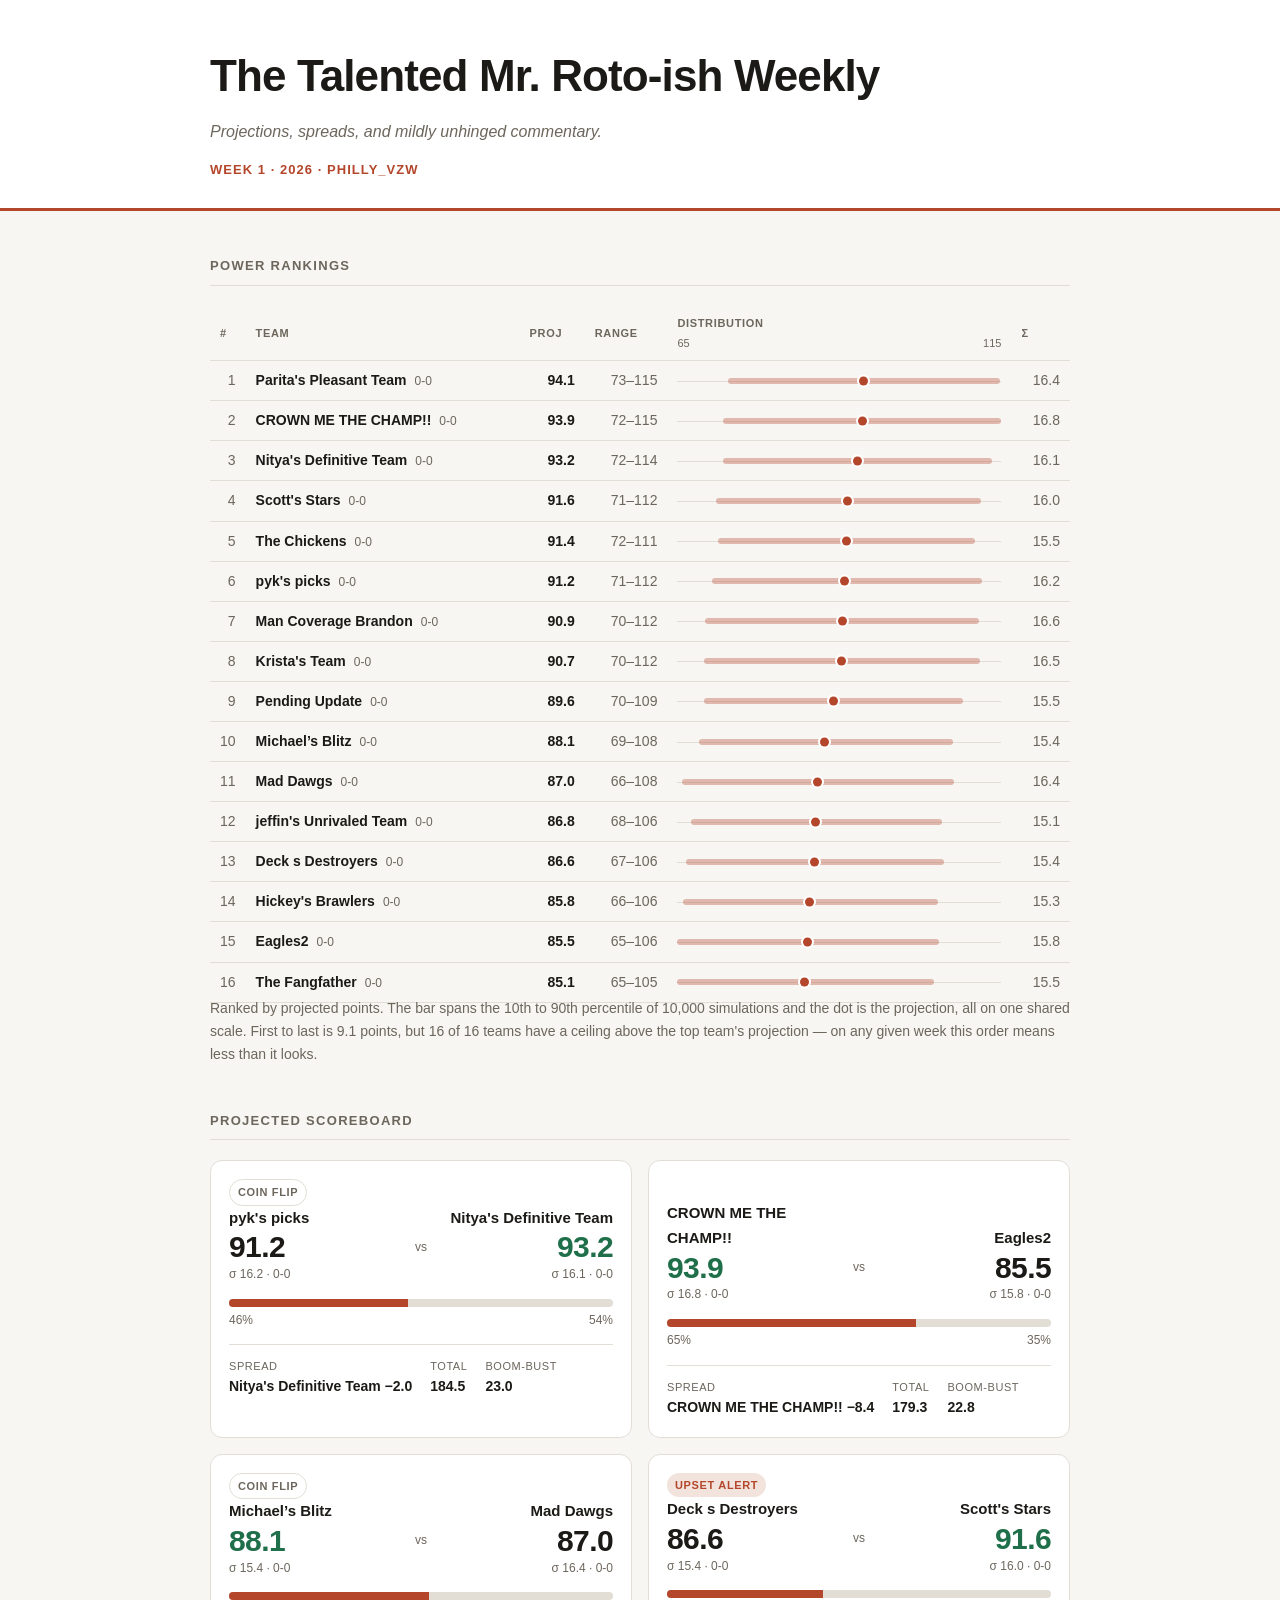
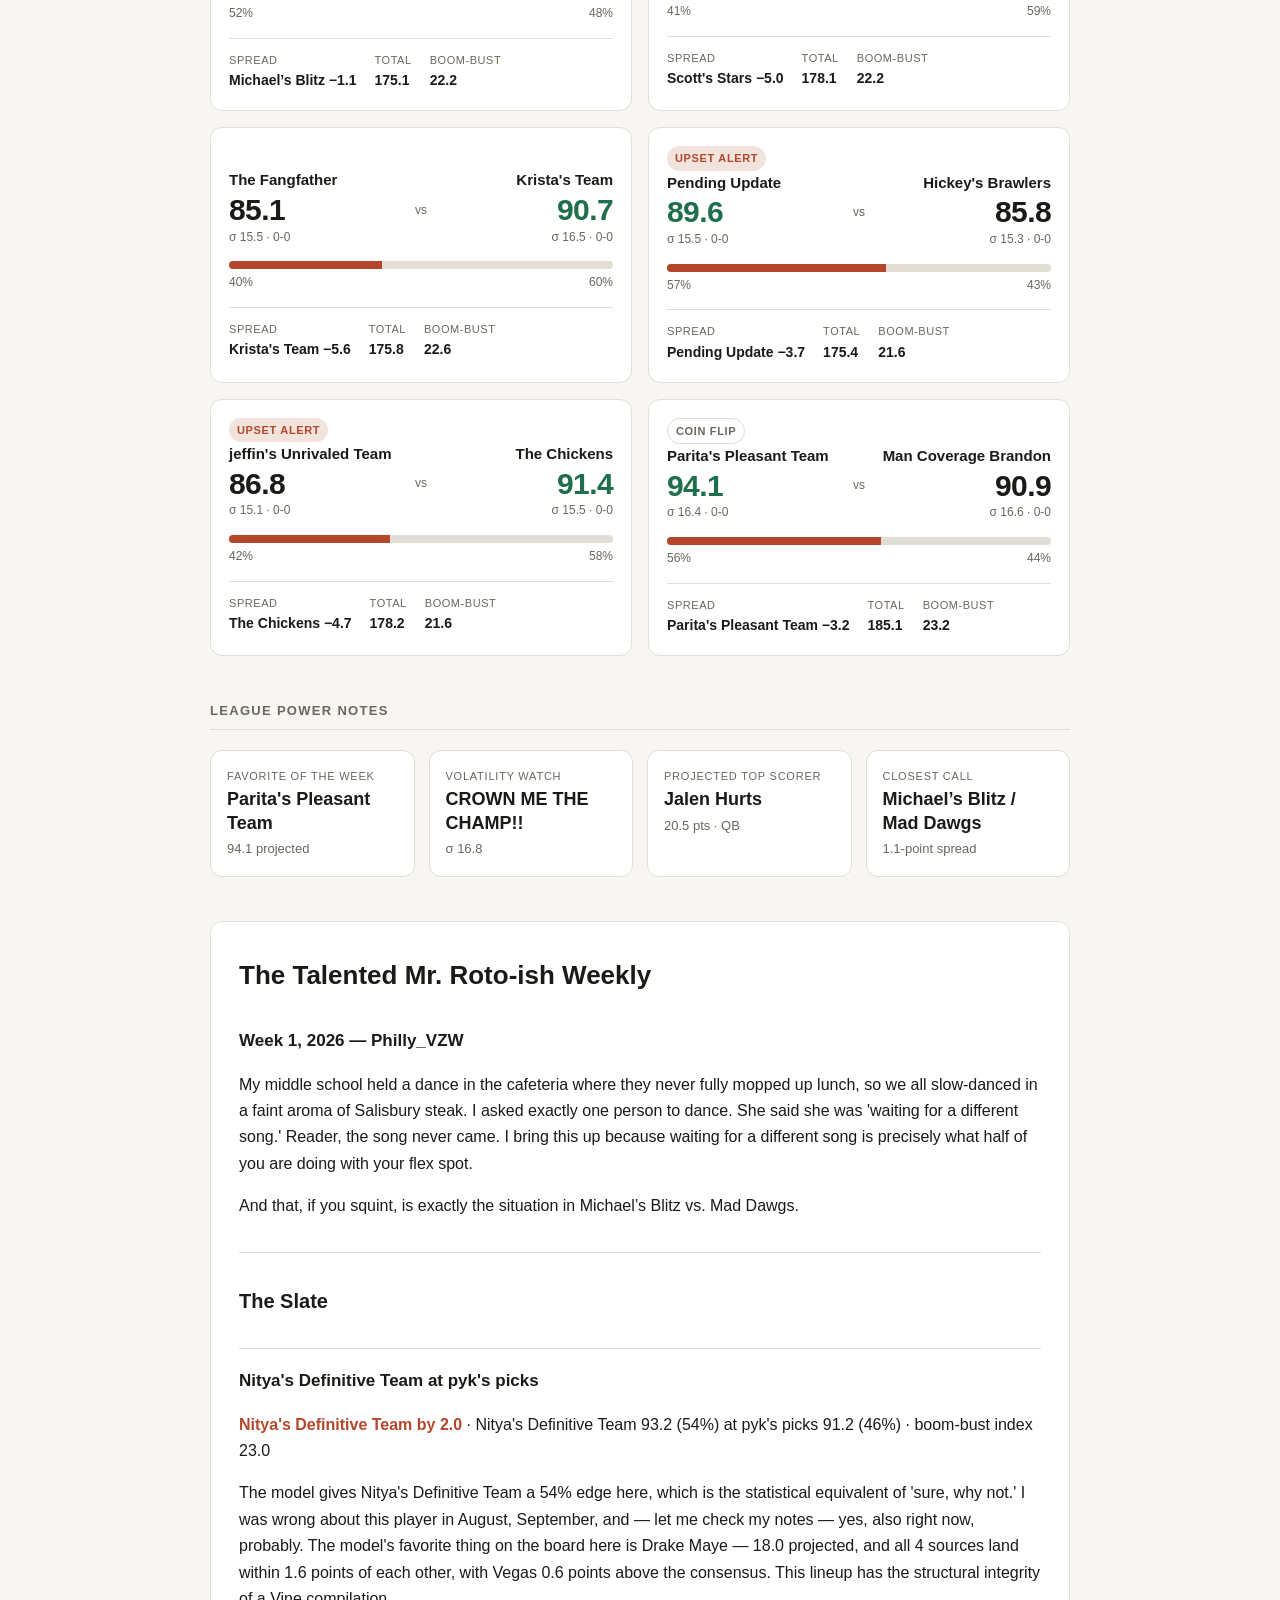
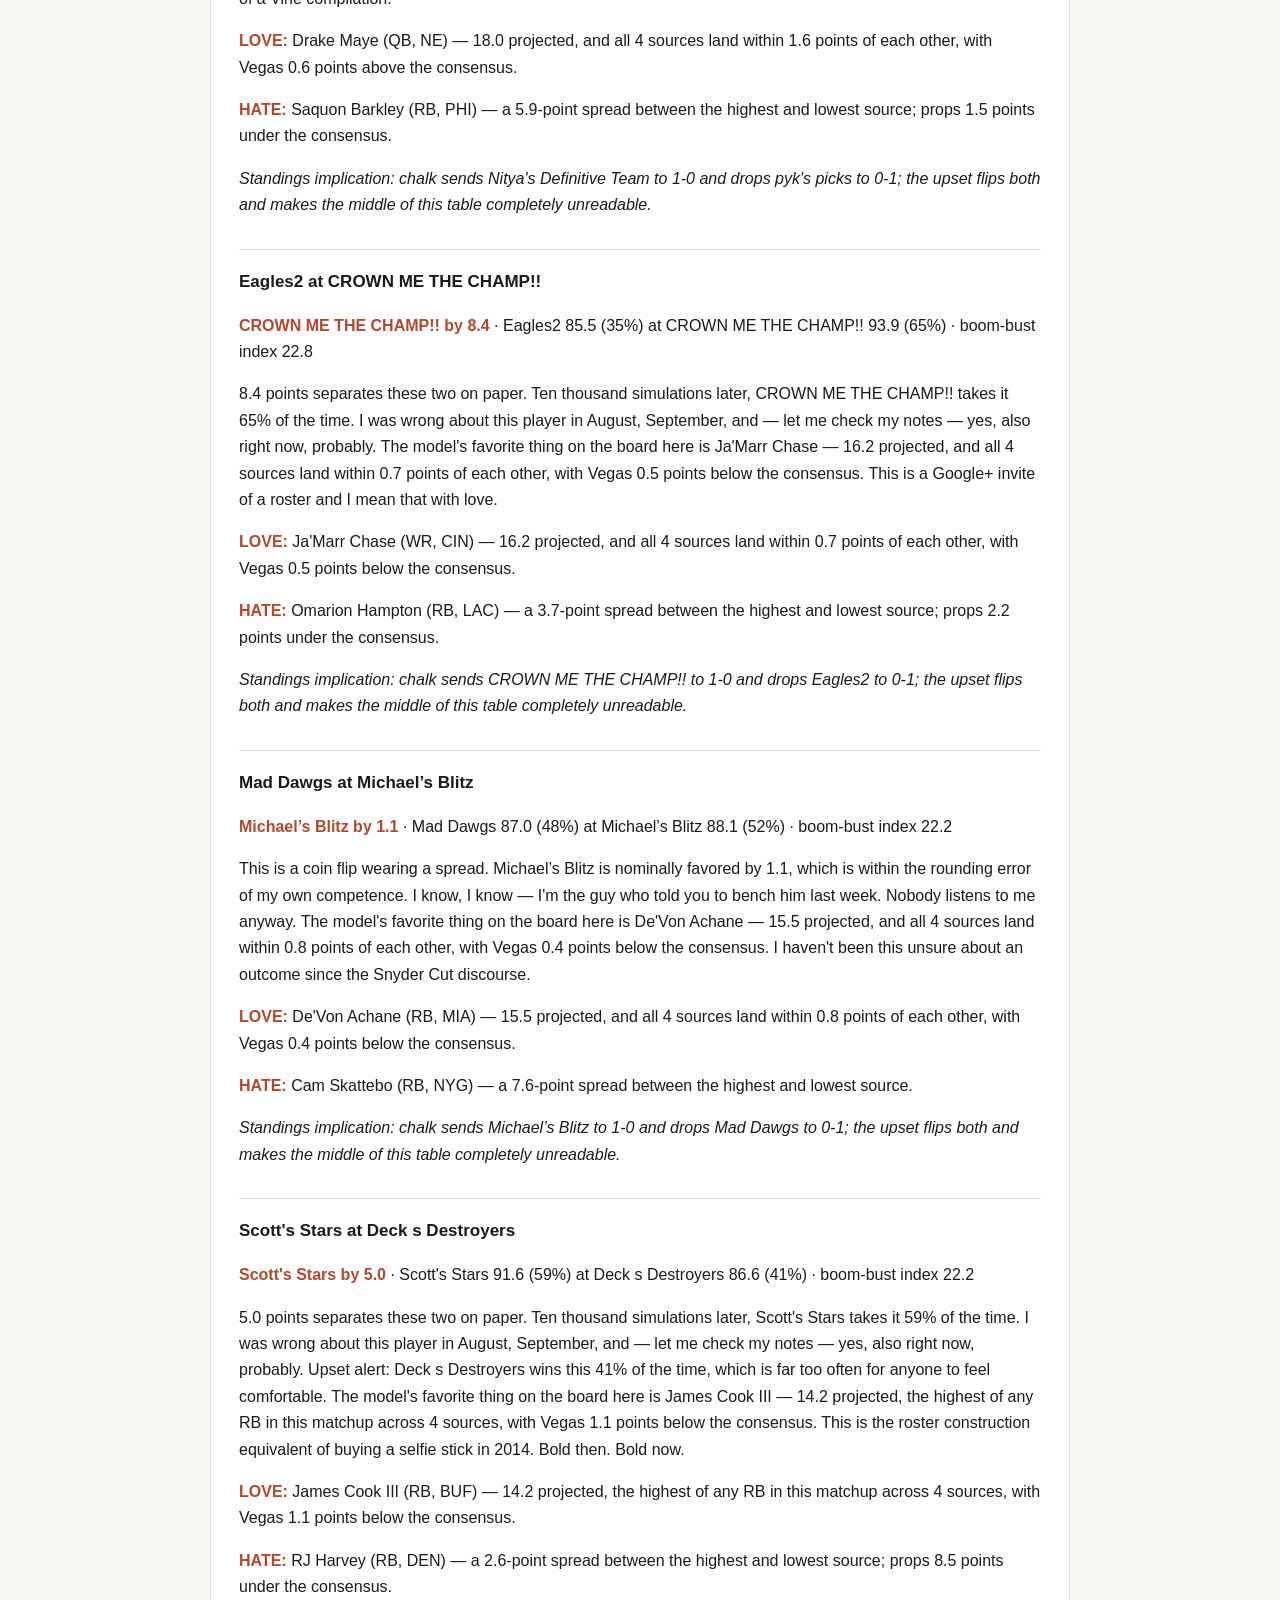
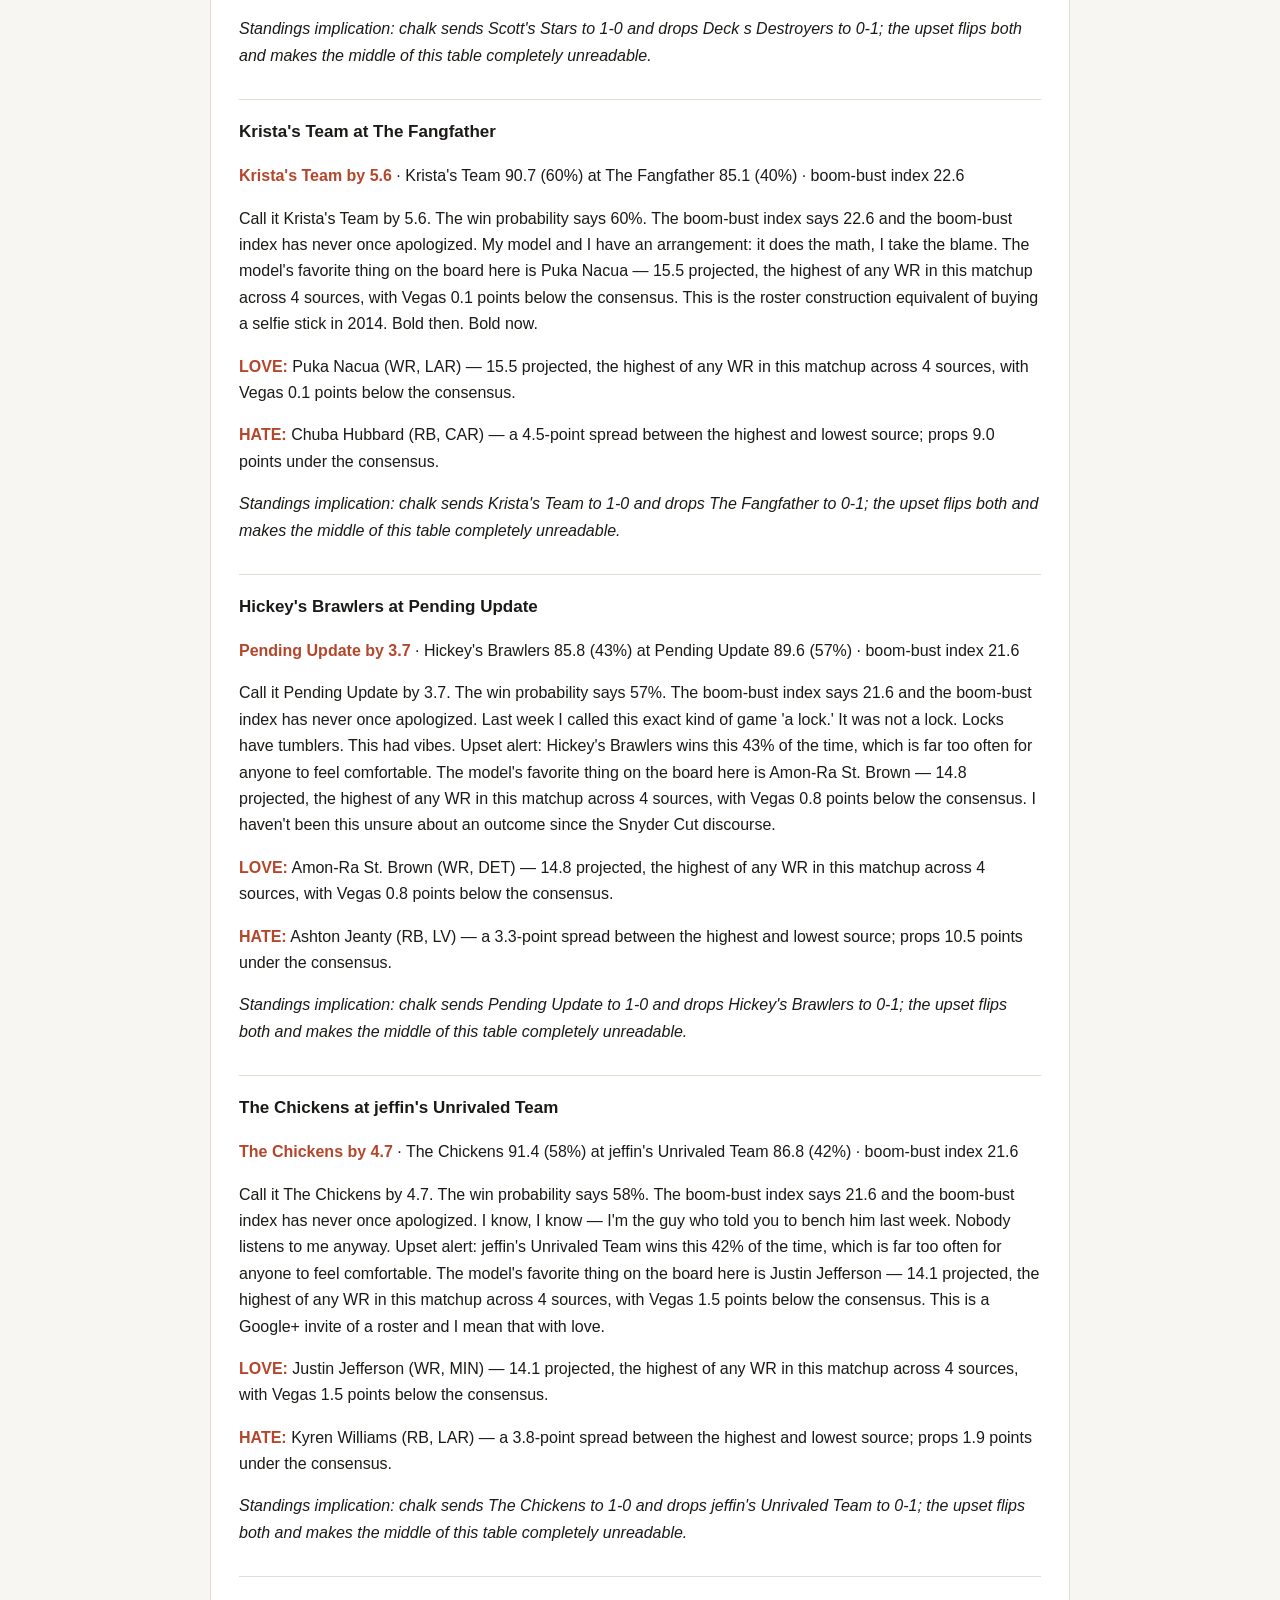
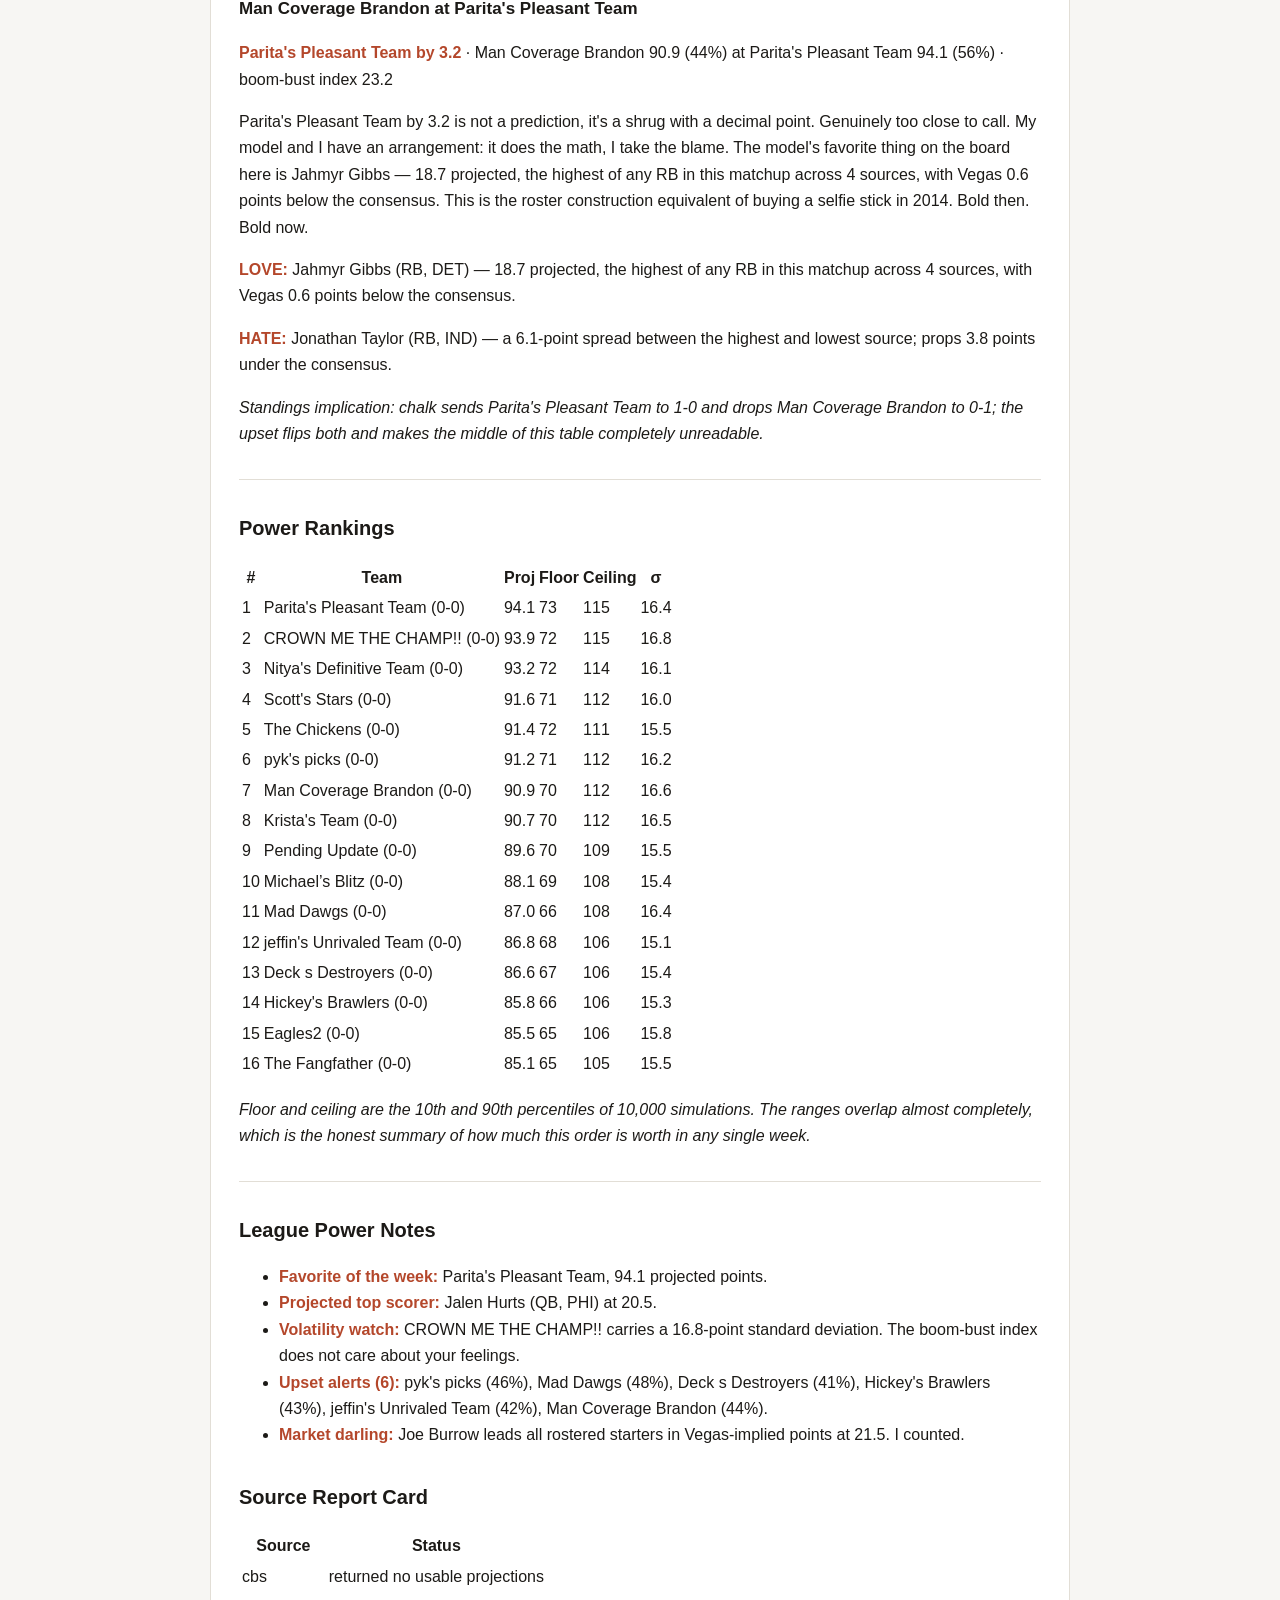
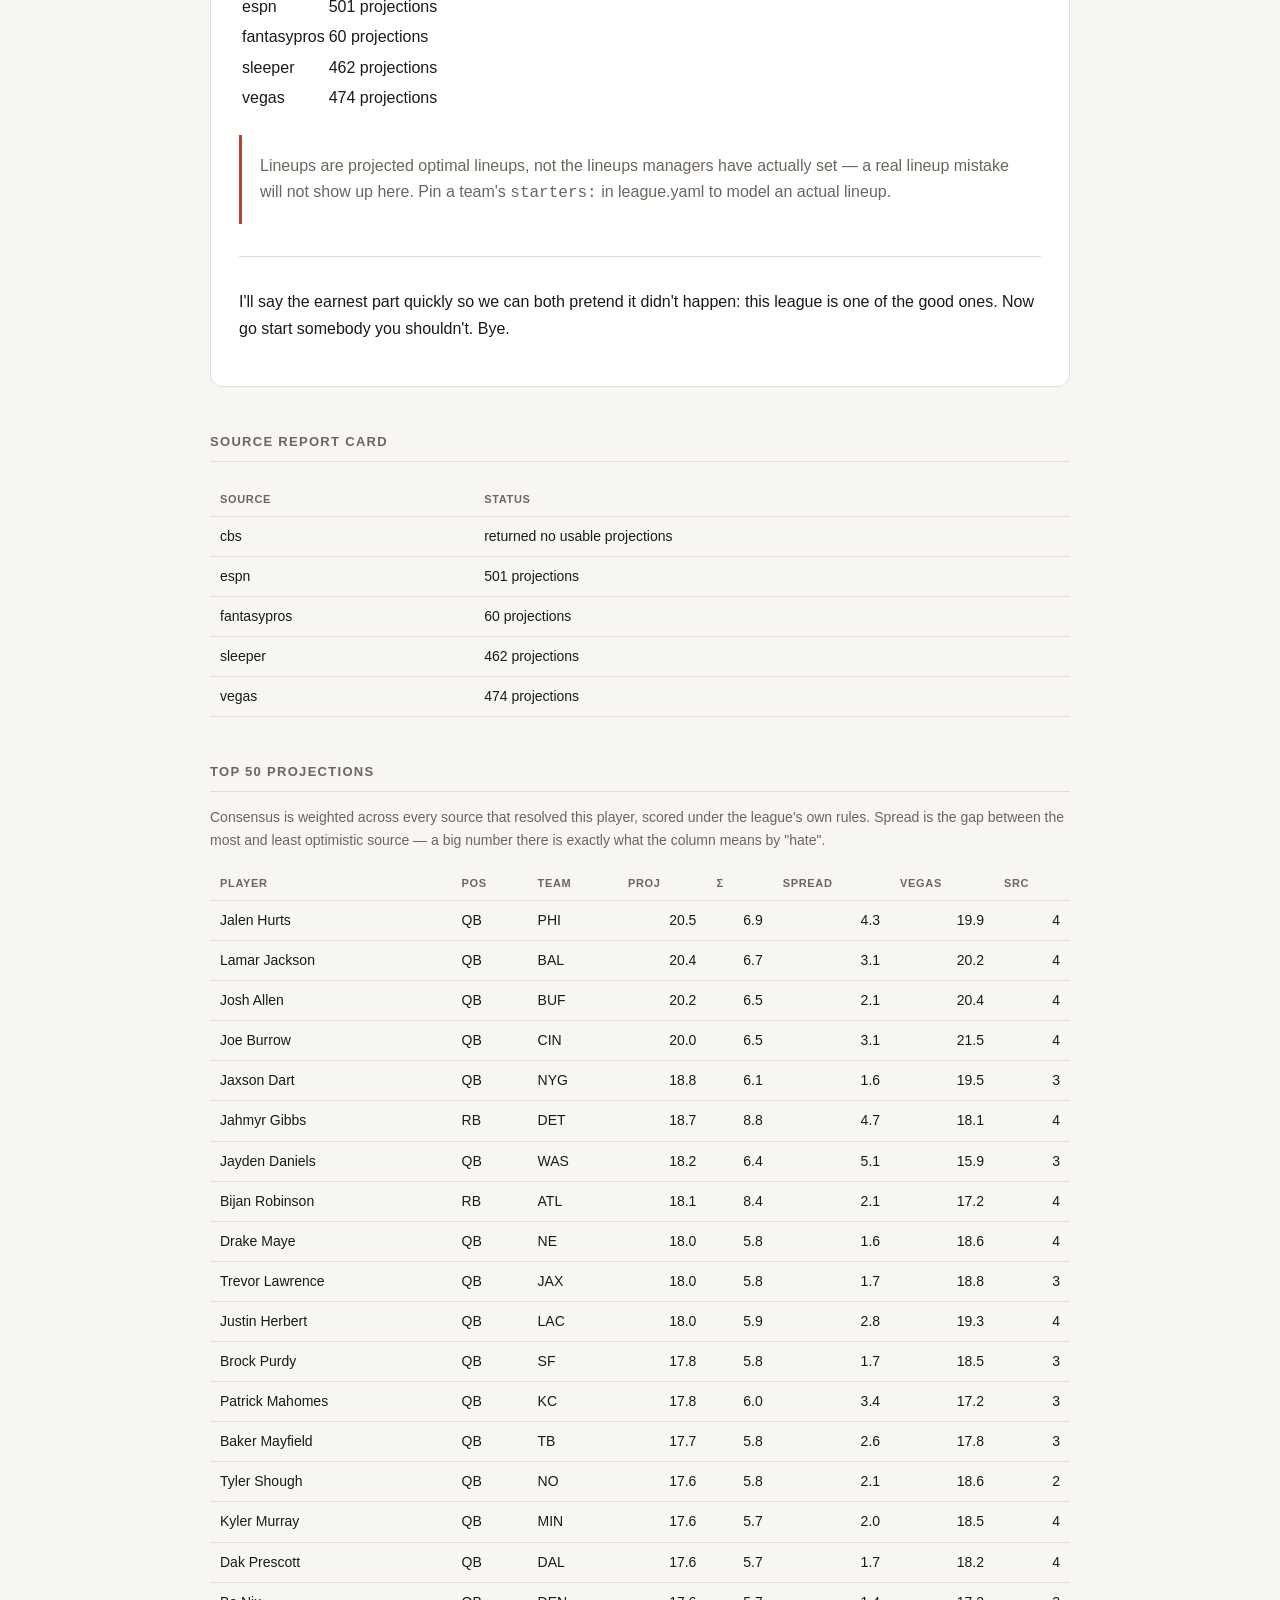
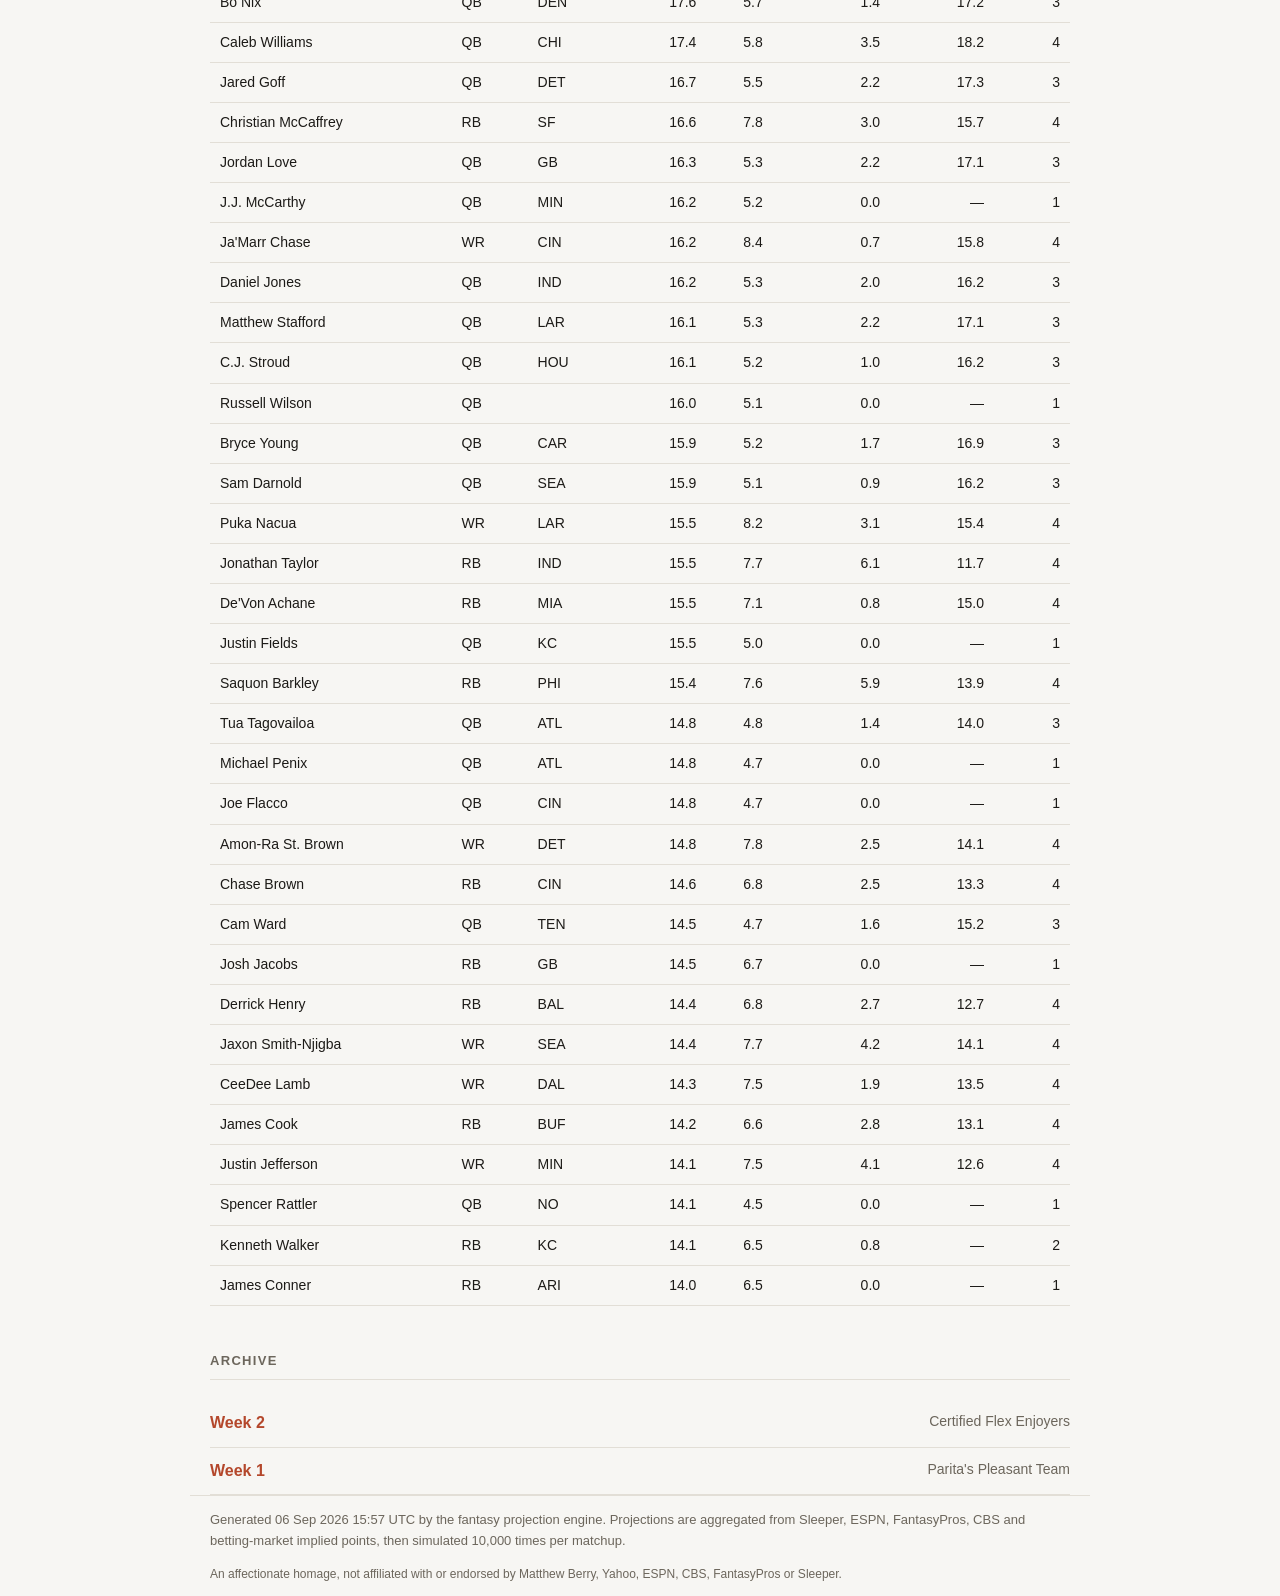
==== commit 52ae4905: "Add the real week 1 schedule, and stop treating ESPN's missing projections as zero The week 1 pairin" ====
--- a/docs/week-1.html
+++ b/docs/week-1.html
@@ -16,34 +16,281 @@
   </div>
 </header>
 <main class="wrap">
-<section><h2 class="section-title">Power Rankings</h2><div class="scroll"><table class="data rankings"><thead><tr><th class='num'>#</th><th>Team</th><th class='num'>Proj</th><th class='num'>Range</th><th class='rangehead'>Distribution<span class='rangescale'><span>61</span><span>115</span></span></th><th class='num'>&sigma;</th></tr></thead><tbody><tr><td class='num rank'>1</td><td class='rank-team'>Parita&#x27;s Pleasant Team<span class='rank-record'>0-0</span></td><td class='num strong'>94.1</td><td class='num muted'>73&ndash;115</td><td class='rangecell'><div class='rangetrack' role='img' aria-label="Parita&#x27;s Pleasant Team: projected 94.1, range 73 to 115"><div class='rangebar' style='left:22.22%;width:77.78%'></div><div class='rangedot' style='left:61.00%'></div></div></td><td class='num muted'>16.4</td></tr><tr><td class='num rank'>2</td><td class='rank-team'>CROWN ME THE CHAMP!!<span class='rank-record'>0-0</span></td><td class='num strong'>93.7</td><td class='num muted'>72&ndash;115</td><td class='rangecell'><div class='rangetrack' role='img' aria-label="CROWN ME THE CHAMP!!: projected 93.7, range 72 to 115"><div class='rangebar' style='left:20.00%;width:80.00%'></div><div class='rangedot' style='left:60.24%'></div></div></td><td class='num muted'>16.7</td></tr><tr><td class='num rank'>3</td><td class='rank-team'>Nitya&#x27;s Definitive Team<span class='rank-record'>0-0</span></td><td class='num strong'>93.2</td><td class='num muted'>72&ndash;114</td><td class='rangecell'><div class='rangetrack' role='img' aria-label="Nitya&#x27;s Definitive Team: projected 93.2, range 72 to 114"><div class='rangebar' style='left:20.74%;width:77.04%'></div><div class='rangedot' style='left:59.34%'></div></div></td><td class='num muted'>16.2</td></tr><tr><td class='num rank'>4</td><td class='rank-team'>pyk&#x27;s picks<span class='rank-record'>0-0</span></td><td class='num strong'>91.3</td><td class='num muted'>71&ndash;112</td><td class='rangecell'><div class='rangetrack' role='img' aria-label="pyk&#x27;s picks: projected 91.3, range 71 to 112"><div class='rangebar' style='left:17.78%;width:76.48%'></div><div class='rangedot' style='left:55.67%'></div></div></td><td class='num muted'>16.1</td></tr><tr><td class='num rank'>5</td><td class='rank-team'>Man Coverage Brandon<span class='rank-record'>0-0</span></td><td class='num strong'>90.9</td><td class='num muted'>70&ndash;112</td><td class='rangecell'><div class='rangetrack' role='img' aria-label="Man Coverage Brandon: projected 90.9, range 70 to 112"><div class='rangebar' style='left:15.56%;width:78.33%'></div><div class='rangedot' style='left:55.07%'></div></div></td><td class='num muted'>16.6</td></tr><tr><td class='num rank'>6</td><td class='rank-team'>Krista&#x27;s Team<span class='rank-record'>0-0</span></td><td class='num strong'>90.7</td><td class='num muted'>70&ndash;112</td><td class='rangecell'><div class='rangetrack' role='img' aria-label="Krista&#x27;s Team: projected 90.7, range 70 to 112"><div class='rangebar' style='left:15.37%;width:78.89%'></div><div class='rangedot' style='left:54.59%'></div></div></td><td class='num muted'>16.5</td></tr><tr><td class='num rank'>7</td><td class='rank-team'>Scott&#x27;s Stars<span class='rank-record'>0-0</span></td><td class='num strong'>90.0</td><td class='num muted'>70&ndash;110</td><td class='rangecell'><div class='rangetrack' role='img' aria-label="Scott&#x27;s Stars: projected 90.0, range 70 to 110"><div class='rangebar' style='left:16.30%;width:74.44%'></div><div class='rangedot' style='left:53.27%'></div></div></td><td class='num muted'>15.8</td></tr><tr><td class='num rank'>8</td><td class='rank-team'>Pending Update<span class='rank-record'>0-0</span></td><td class='num strong'>89.6</td><td class='num muted'>70&ndash;110</td><td class='rangecell'><div class='rangetrack' role='img' aria-label="Pending Update: projected 89.6, range 70 to 110"><div class='rangebar' style='left:15.37%;width:74.44%'></div><div class='rangedot' style='left:52.63%'></div></div></td><td class='num muted'>15.7</td></tr><tr><td class='num rank'>9</td><td class='rank-team'>Michael’s Blitz<span class='rank-record'>0-0</span></td><td class='num strong'>88.1</td><td class='num muted'>68&ndash;108</td><td class='rangecell'><div class='rangetrack' role='img' aria-label="Michael’s Blitz: projected 88.1, range 68 to 108"><div class='rangebar' style='left:13.33%;width:72.41%'></div><div class='rangedot' style='left:49.78%'></div></div></td><td class='num muted'>15.3</td></tr><tr><td class='num rank'>10</td><td class='rank-team'>jeffin&#x27;s Unrivaled Team<span class='rank-record'>0-0</span></td><td class='num strong'>86.8</td><td class='num muted'>68&ndash;106</td><td class='rangecell'><div class='rangetrack' role='img' aria-label="jeffin&#x27;s Unrivaled Team: projected 86.8, range 68 to 106"><div class='rangebar' style='left:11.67%;width:72.04%'></div><div class='rangedot' style='left:47.38%'></div></div></td><td class='num muted'>15.1</td></tr><tr><td class='num rank'>11</td><td class='rank-team'>The Chickens<span class='rank-record'>0-0</span></td><td class='num strong'>86.6</td><td class='num muted'>66&ndash;107</td><td class='rangecell'><div class='rangetrack' role='img' aria-label="The Chickens: projected 86.6, range 66 to 107"><div class='rangebar' style='left:9.44%;width:75.56%'></div><div class='rangedot' style='left:47.02%'></div></div></td><td class='num muted'>15.9</td></tr><tr><td class='num rank'>12</td><td class='rank-team'>Deck s Destroyers<span class='rank-record'>0-0</span></td><td class='num strong'>86.5</td><td class='num muted'>67&ndash;106</td><td class='rangecell'><div class='rangetrack' role='img' aria-label="Deck s Destroyers: projected 86.5, range 67 to 106"><div class='rangebar' style='left:10.00%;width:73.33%'></div><div class='rangedot' style='left:46.90%'></div></div></td><td class='num muted'>15.5</td></tr><tr><td class='num rank'>13</td><td class='rank-team'>Eagles2<span class='rank-record'>0-0</span></td><td class='num strong'>85.4</td><td class='num muted'>65&ndash;106</td><td class='rangecell'><div class='rangetrack' role='img' aria-label="Eagles2: projected 85.4, range 65 to 106"><div class='rangebar' style='left:7.59%;width:74.44%'></div><div class='rangedot' style='left:44.76%'></div></div></td><td class='num muted'>15.7</td></tr><tr><td class='num rank'>14</td><td class='rank-team'>Mad Dawgs<span class='rank-record'>0-0</span></td><td class='num strong'>85.0</td><td class='num muted'>64&ndash;106</td><td class='rangecell'><div class='rangetrack' role='img' aria-label="Mad Dawgs: projected 85.0, range 64 to 106"><div class='rangebar' style='left:5.37%;width:77.22%'></div><div class='rangedot' style='left:44.07%'></div></div></td><td class='num muted'>16.3</td></tr><tr><td class='num rank'>15</td><td class='rank-team'>Hickey&#x27;s Brawlers<span class='rank-record'>0-0</span></td><td class='num strong'>82.4</td><td class='num muted'>63&ndash;102</td><td class='rangecell'><div class='rangetrack' role='img' aria-label="Hickey&#x27;s Brawlers: projected 82.4, range 63 to 102"><div class='rangebar' style='left:2.59%;width:73.70%'></div><div class='rangedot' style='left:39.26%'></div></div></td><td class='num muted'>15.4</td></tr><tr><td class='num rank'>16</td><td class='rank-team'>The Fangfather<span class='rank-record'>0-0</span></td><td class='num strong'>81.2</td><td class='num muted'>61&ndash;102</td><td class='rangecell'><div class='rangetrack' role='img' aria-label="The Fangfather: projected 81.2, range 61 to 102"><div class='rangebar' style='left:0.00%;width:75.19%'></div><div class='rangedot' style='left:37.00%'></div></div></td><td class='num muted'>15.8</td></tr></tbody></table></div><p class="note">Ranked by projected points. The bar spans the 10th to 90th percentile of 10,000 simulations and the dot is the projection, all on one shared scale. First to last is 13.0 points, but 16 of 16 teams have a ceiling above the top team's projection — on any given week this order means less than it looks.</p></section>
-<section><h2 class="section-title">Head-to-Head</h2><div class="pending"><p><strong>Matchups are hidden until the schedule is in.</strong></p><p>The Yahoo export does not include the matchup schedule, so pairing teams here would invent games that are not being played. Everything above is unaffected: team projections and the power rankings do not depend on who plays whom.</p><p>Add the week's pairings to <code>league.yaml</code> and the spreads, win probabilities and matchup previews return automatically.</p></div></section>
-<section><h2 class="section-title">League Power Notes</h2><div class="tiles"><div class="tile"><span class="tile-label">Favorite of the week</span><span class="tile-value">Parita&#x27;s Pleasant Team</span><span class="tile-sub">94.1 projected</span></div><div class="tile"><span class="tile-label">Volatility watch</span><span class="tile-value">CROWN ME THE CHAMP!!</span><span class="tile-sub">&sigma; 16.7</span></div><div class="tile"><span class="tile-label">Projected top scorer</span><span class="tile-value">Jalen Hurts</span><span class="tile-sub">20.5 pts · QB</span></div><div class="tile"><span class="tile-label">Top to bottom</span><span class="tile-value">13.0 points</span><span class="tile-sub">across all teams</span></div></div></section>
+<section><h2 class="section-title">Power Rankings</h2><div class="scroll"><table class="data rankings"><thead><tr><th class='num'>#</th><th>Team</th><th class='num'>Proj</th><th class='num'>Range</th><th class='rangehead'>Distribution<span class='rangescale'><span>65</span><span>115</span></span></th><th class='num'>&sigma;</th></tr></thead><tbody><tr><td class='num rank'>1</td><td class='rank-team'>Parita&#x27;s Pleasant Team<span class='rank-record'>0-0</span></td><td class='num strong'>94.1</td><td class='num muted'>73&ndash;115</td><td class='rangecell'><div class='rangetrack' role='img' aria-label="Parita&#x27;s Pleasant Team: projected 94.1, range 73 to 115"><div class='rangebar' style='left:15.60%;width:84.00%'></div><div class='rangedot' style='left:57.48%'></div></div></td><td class='num muted'>16.4</td></tr><tr><td class='num rank'>2</td><td class='rank-team'>CROWN ME THE CHAMP!!<span class='rank-record'>0-0</span></td><td class='num strong'>93.9</td><td class='num muted'>72&ndash;115</td><td class='rangecell'><div class='rangetrack' role='img' aria-label="CROWN ME THE CHAMP!!: projected 93.9, range 72 to 115"><div class='rangebar' style='left:14.20%;width:85.80%'></div><div class='rangedot' style='left:56.98%'></div></div></td><td class='num muted'>16.8</td></tr><tr><td class='num rank'>3</td><td class='rank-team'>Nitya&#x27;s Definitive Team<span class='rank-record'>0-0</span></td><td class='num strong'>93.2</td><td class='num muted'>72&ndash;114</td><td class='rangecell'><div class='rangetrack' role='img' aria-label="Nitya&#x27;s Definitive Team: projected 93.2, range 72 to 114"><div class='rangebar' style='left:14.20%;width:83.00%'></div><div class='rangedot' style='left:55.65%'></div></div></td><td class='num muted'>16.1</td></tr><tr><td class='num rank'>4</td><td class='rank-team'>Scott&#x27;s Stars<span class='rank-record'>0-0</span></td><td class='num strong'>91.6</td><td class='num muted'>71&ndash;112</td><td class='rangecell'><div class='rangetrack' role='img' aria-label="Scott&#x27;s Stars: projected 91.6, range 71 to 112"><div class='rangebar' style='left:12.00%;width:81.80%'></div><div class='rangedot' style='left:52.34%'></div></div></td><td class='num muted'>16.0</td></tr><tr><td class='num rank'>5</td><td class='rank-team'>The Chickens<span class='rank-record'>0-0</span></td><td class='num strong'>91.4</td><td class='num muted'>72&ndash;111</td><td class='rangecell'><div class='rangetrack' role='img' aria-label="The Chickens: projected 91.4, range 72 to 111"><div class='rangebar' style='left:12.40%;width:79.40%'></div><div class='rangedot' style='left:52.07%'></div></div></td><td class='num muted'>15.5</td></tr><tr><td class='num rank'>6</td><td class='rank-team'>pyk&#x27;s picks<span class='rank-record'>0-0</span></td><td class='num strong'>91.2</td><td class='num muted'>71&ndash;112</td><td class='rangecell'><div class='rangetrack' role='img' aria-label="pyk&#x27;s picks: projected 91.2, range 71 to 112"><div class='rangebar' style='left:10.60%;width:83.40%'></div><div class='rangedot' style='left:51.70%'></div></div></td><td class='num muted'>16.2</td></tr><tr><td class='num rank'>7</td><td class='rank-team'>Man Coverage Brandon<span class='rank-record'>0-0</span></td><td class='num strong'>90.9</td><td class='num muted'>70&ndash;112</td><td class='rangecell'><div class='rangetrack' role='img' aria-label="Man Coverage Brandon: projected 90.9, range 70 to 112"><div class='rangebar' style='left:8.40%;width:84.60%'></div><div class='rangedot' style='left:51.08%'></div></div></td><td class='num muted'>16.6</td></tr><tr><td class='num rank'>8</td><td class='rank-team'>Krista&#x27;s Team<span class='rank-record'>0-0</span></td><td class='num strong'>90.7</td><td class='num muted'>70&ndash;112</td><td class='rangecell'><div class='rangetrack' role='img' aria-label="Krista&#x27;s Team: projected 90.7, range 70 to 112"><div class='rangebar' style='left:8.20%;width:85.20%'></div><div class='rangedot' style='left:50.56%'></div></div></td><td class='num muted'>16.5</td></tr><tr><td class='num rank'>9</td><td class='rank-team'>Pending Update<span class='rank-record'>0-0</span></td><td class='num strong'>89.6</td><td class='num muted'>70&ndash;109</td><td class='rangecell'><div class='rangetrack' role='img' aria-label="Pending Update: projected 89.6, range 70 to 109"><div class='rangebar' style='left:8.20%;width:79.80%'></div><div class='rangedot' style='left:48.32%'></div></div></td><td class='num muted'>15.5</td></tr><tr><td class='num rank'>10</td><td class='rank-team'>Michael’s Blitz<span class='rank-record'>0-0</span></td><td class='num strong'>88.1</td><td class='num muted'>69&ndash;108</td><td class='rangecell'><div class='rangetrack' role='img' aria-label="Michael’s Blitz: projected 88.1, range 69 to 108"><div class='rangebar' style='left:6.60%;width:78.40%'></div><div class='rangedot' style='left:45.39%'></div></div></td><td class='num muted'>15.4</td></tr><tr><td class='num rank'>11</td><td class='rank-team'>Mad Dawgs<span class='rank-record'>0-0</span></td><td class='num strong'>87.0</td><td class='num muted'>66&ndash;108</td><td class='rangecell'><div class='rangetrack' role='img' aria-label="Mad Dawgs: projected 87.0, range 66 to 108"><div class='rangebar' style='left:1.40%;width:84.00%'></div><div class='rangedot' style='left:43.20%'></div></div></td><td class='num muted'>16.4</td></tr><tr><td class='num rank'>12</td><td class='rank-team'>jeffin&#x27;s Unrivaled Team<span class='rank-record'>0-0</span></td><td class='num strong'>86.8</td><td class='num muted'>68&ndash;106</td><td class='rangecell'><div class='rangetrack' role='img' aria-label="jeffin&#x27;s Unrivaled Team: projected 86.8, range 68 to 106"><div class='rangebar' style='left:4.20%;width:77.60%'></div><div class='rangedot' style='left:42.75%'></div></div></td><td class='num muted'>15.1</td></tr><tr><td class='num rank'>13</td><td class='rank-team'>Deck s Destroyers<span class='rank-record'>0-0</span></td><td class='num strong'>86.6</td><td class='num muted'>67&ndash;106</td><td class='rangecell'><div class='rangetrack' role='img' aria-label="Deck s Destroyers: projected 86.6, range 67 to 106"><div class='rangebar' style='left:2.60%;width:79.60%'></div><div class='rangedot' style='left:42.34%'></div></div></td><td class='num muted'>15.4</td></tr><tr><td class='num rank'>14</td><td class='rank-team'>Hickey&#x27;s Brawlers<span class='rank-record'>0-0</span></td><td class='num strong'>85.8</td><td class='num muted'>66&ndash;106</td><td class='rangecell'><div class='rangetrack' role='img' aria-label="Hickey&#x27;s Brawlers: projected 85.8, range 66 to 106"><div class='rangebar' style='left:1.60%;width:78.80%'></div><div class='rangedot' style='left:40.86%'></div></div></td><td class='num muted'>15.3</td></tr><tr><td class='num rank'>15</td><td class='rank-team'>Eagles2<span class='rank-record'>0-0</span></td><td class='num strong'>85.5</td><td class='num muted'>65&ndash;106</td><td class='rangecell'><div class='rangetrack' role='img' aria-label="Eagles2: projected 85.5, range 65 to 106"><div class='rangebar' style='left:0.00%;width:80.60%'></div><div class='rangedot' style='left:40.12%'></div></div></td><td class='num muted'>15.8</td></tr><tr><td class='num rank'>16</td><td class='rank-team'>The Fangfather<span class='rank-record'>0-0</span></td><td class='num strong'>85.1</td><td class='num muted'>65&ndash;105</td><td class='rangecell'><div class='rangetrack' role='img' aria-label="The Fangfather: projected 85.1, range 65 to 105"><div class='rangebar' style='left:0.00%;width:79.20%'></div><div class='rangedot' style='left:39.37%'></div></div></td><td class='num muted'>15.5</td></tr></tbody></table></div><p class="note">Ranked by projected points. The bar spans the 10th to 90th percentile of 10,000 simulations and the dot is the projection, all on one shared scale. First to last is 9.1 points, but 16 of 16 teams have a ceiling above the top team's projection — on any given week this order means less than it looks.</p></section>
+<section><h2 class="section-title">Projected Scoreboard</h2><div class="grid">
+<article class="card">
+  <div class="card-tags"><span class="tag tag-flip">Coin flip</span></div>
+  <div class="teams">
+    <div class="team team-home ">
+      <span class="team-name">pyk&#x27;s picks</span>
+      <span class="team-score">91.2</span>
+      <span class="team-meta">&sigma; 16.2 · 0-0</span>
+    </div>
+    <div class="vs">vs</div>
+    <div class="team team-away lead">
+      <span class="team-name">Nitya&#x27;s Definitive Team</span>
+      <span class="team-score">93.2</span>
+      <span class="team-meta">&sigma; 16.1 · 0-0</span>
+    </div>
+  </div>
+  <div class="winbar" role="img" aria-label="pyk&#x27;s picks 46 percent, Nitya&#x27;s Definitive Team 54 percent">
+    <div class="winbar-home" style="width:46.5%"></div>
+  </div>
+  <div class="winbar-labels"><span>46%</span><span>54%</span></div>
+  <dl class="stats">
+    <div><dt>Spread</dt><dd>Nitya&#x27;s Definitive Team &minus;2.0</dd></div>
+    <div><dt>Total</dt><dd>184.5</dd></div>
+    <div><dt>Boom-bust</dt><dd>23.0</dd></div>
+  </dl>
+</article>
+<article class="card">
+  <div class="card-tags"></div>
+  <div class="teams">
+    <div class="team team-home lead">
+      <span class="team-name">CROWN ME THE CHAMP!!</span>
+      <span class="team-score">93.9</span>
+      <span class="team-meta">&sigma; 16.8 · 0-0</span>
+    </div>
+    <div class="vs">vs</div>
+    <div class="team team-away ">
+      <span class="team-name">Eagles2</span>
+      <span class="team-score">85.5</span>
+      <span class="team-meta">&sigma; 15.8 · 0-0</span>
+    </div>
+  </div>
+  <div class="winbar" role="img" aria-label="CROWN ME THE CHAMP!! 65 percent, Eagles2 35 percent">
+    <div class="winbar-home" style="width:64.8%"></div>
+  </div>
+  <div class="winbar-labels"><span>65%</span><span>35%</span></div>
+  <dl class="stats">
+    <div><dt>Spread</dt><dd>CROWN ME THE CHAMP!! &minus;8.4</dd></div>
+    <div><dt>Total</dt><dd>179.3</dd></div>
+    <div><dt>Boom-bust</dt><dd>22.8</dd></div>
+  </dl>
+</article>
+<article class="card">
+  <div class="card-tags"><span class="tag tag-flip">Coin flip</span></div>
+  <div class="teams">
+    <div class="team team-home lead">
+      <span class="team-name">Michael’s Blitz</span>
+      <span class="team-score">88.1</span>
+      <span class="team-meta">&sigma; 15.4 · 0-0</span>
+    </div>
+    <div class="vs">vs</div>
+    <div class="team team-away ">
+      <span class="team-name">Mad Dawgs</span>
+      <span class="team-score">87.0</span>
+      <span class="team-meta">&sigma; 16.4 · 0-0</span>
+    </div>
+  </div>
+  <div class="winbar" role="img" aria-label="Michael’s Blitz 52 percent, Mad Dawgs 48 percent">
+    <div class="winbar-home" style="width:52.2%"></div>
+  </div>
+  <div class="winbar-labels"><span>52%</span><span>48%</span></div>
+  <dl class="stats">
+    <div><dt>Spread</dt><dd>Michael’s Blitz &minus;1.1</dd></div>
+    <div><dt>Total</dt><dd>175.1</dd></div>
+    <div><dt>Boom-bust</dt><dd>22.2</dd></div>
+  </dl>
+</article>
+<article class="card">
+  <div class="card-tags"><span class="tag tag-upset">Upset alert</span></div>
+  <div class="teams">
+    <div class="team team-home ">
+      <span class="team-name">Deck s Destroyers</span>
+      <span class="team-score">86.6</span>
+      <span class="team-meta">&sigma; 15.4 · 0-0</span>
+    </div>
+    <div class="vs">vs</div>
+    <div class="team team-away lead">
+      <span class="team-name">Scott&#x27;s Stars</span>
+      <span class="team-score">91.6</span>
+      <span class="team-meta">&sigma; 16.0 · 0-0</span>
+    </div>
+  </div>
+  <div class="winbar" role="img" aria-label="Deck s Destroyers 41 percent, Scott&#x27;s Stars 59 percent">
+    <div class="winbar-home" style="width:40.7%"></div>
+  </div>
+  <div class="winbar-labels"><span>41%</span><span>59%</span></div>
+  <dl class="stats">
+    <div><dt>Spread</dt><dd>Scott&#x27;s Stars &minus;5.0</dd></div>
+    <div><dt>Total</dt><dd>178.1</dd></div>
+    <div><dt>Boom-bust</dt><dd>22.2</dd></div>
+  </dl>
+</article>
+<article class="card">
+  <div class="card-tags"></div>
+  <div class="teams">
+    <div class="team team-home ">
+      <span class="team-name">The Fangfather</span>
+      <span class="team-score">85.1</span>
+      <span class="team-meta">&sigma; 15.5 · 0-0</span>
+    </div>
+    <div class="vs">vs</div>
+    <div class="team team-away lead">
+      <span class="team-name">Krista&#x27;s Team</span>
+      <span class="team-score">90.7</span>
+      <span class="team-meta">&sigma; 16.5 · 0-0</span>
+    </div>
+  </div>
+  <div class="winbar" role="img" aria-label="The Fangfather 40 percent, Krista&#x27;s Team 60 percent">
+    <div class="winbar-home" style="width:39.9%"></div>
+  </div>
+  <div class="winbar-labels"><span>40%</span><span>60%</span></div>
+  <dl class="stats">
+    <div><dt>Spread</dt><dd>Krista&#x27;s Team &minus;5.6</dd></div>
+    <div><dt>Total</dt><dd>175.8</dd></div>
+    <div><dt>Boom-bust</dt><dd>22.6</dd></div>
+  </dl>
+</article>
+<article class="card">
+  <div class="card-tags"><span class="tag tag-upset">Upset alert</span></div>
+  <div class="teams">
+    <div class="team team-home lead">
+      <span class="team-name">Pending Update</span>
+      <span class="team-score">89.6</span>
+      <span class="team-meta">&sigma; 15.5 · 0-0</span>
+    </div>
+    <div class="vs">vs</div>
+    <div class="team team-away ">
+      <span class="team-name">Hickey&#x27;s Brawlers</span>
+      <span class="team-score">85.8</span>
+      <span class="team-meta">&sigma; 15.3 · 0-0</span>
+    </div>
+  </div>
+  <div class="winbar" role="img" aria-label="Pending Update 57 percent, Hickey&#x27;s Brawlers 43 percent">
+    <div class="winbar-home" style="width:57.1%"></div>
+  </div>
+  <div class="winbar-labels"><span>57%</span><span>43%</span></div>
+  <dl class="stats">
+    <div><dt>Spread</dt><dd>Pending Update &minus;3.7</dd></div>
+    <div><dt>Total</dt><dd>175.4</dd></div>
+    <div><dt>Boom-bust</dt><dd>21.6</dd></div>
+  </dl>
+</article>
+<article class="card">
+  <div class="card-tags"><span class="tag tag-upset">Upset alert</span></div>
+  <div class="teams">
+    <div class="team team-home ">
+      <span class="team-name">jeffin&#x27;s Unrivaled Team</span>
+      <span class="team-score">86.8</span>
+      <span class="team-meta">&sigma; 15.1 · 0-0</span>
+    </div>
+    <div class="vs">vs</div>
+    <div class="team team-away lead">
+      <span class="team-name">The Chickens</span>
+      <span class="team-score">91.4</span>
+      <span class="team-meta">&sigma; 15.5 · 0-0</span>
+    </div>
+  </div>
+  <div class="winbar" role="img" aria-label="jeffin&#x27;s Unrivaled Team 42 percent, The Chickens 58 percent">
+    <div class="winbar-home" style="width:41.9%"></div>
+  </div>
+  <div class="winbar-labels"><span>42%</span><span>58%</span></div>
+  <dl class="stats">
+    <div><dt>Spread</dt><dd>The Chickens &minus;4.7</dd></div>
+    <div><dt>Total</dt><dd>178.2</dd></div>
+    <div><dt>Boom-bust</dt><dd>21.6</dd></div>
+  </dl>
+</article>
+<article class="card">
+  <div class="card-tags"><span class="tag tag-flip">Coin flip</span></div>
+  <div class="teams">
+    <div class="team team-home lead">
+      <span class="team-name">Parita&#x27;s Pleasant Team</span>
+      <span class="team-score">94.1</span>
+      <span class="team-meta">&sigma; 16.4 · 0-0</span>
+    </div>
+    <div class="vs">vs</div>
+    <div class="team team-away ">
+      <span class="team-name">Man Coverage Brandon</span>
+      <span class="team-score">90.9</span>
+      <span class="team-meta">&sigma; 16.6 · 0-0</span>
+    </div>
+  </div>
+  <div class="winbar" role="img" aria-label="Parita&#x27;s Pleasant Team 56 percent, Man Coverage Brandon 44 percent">
+    <div class="winbar-home" style="width:55.6%"></div>
+  </div>
+  <div class="winbar-labels"><span>56%</span><span>44%</span></div>
+  <dl class="stats">
+    <div><dt>Spread</dt><dd>Parita&#x27;s Pleasant Team &minus;3.2</dd></div>
+    <div><dt>Total</dt><dd>185.1</dd></div>
+    <div><dt>Boom-bust</dt><dd>23.2</dd></div>
+  </dl>
+</article></div></section>
+<section><h2 class="section-title">League Power Notes</h2><div class="tiles"><div class="tile"><span class="tile-label">Favorite of the week</span><span class="tile-value">Parita&#x27;s Pleasant Team</span><span class="tile-sub">94.1 projected</span></div><div class="tile"><span class="tile-label">Volatility watch</span><span class="tile-value">CROWN ME THE CHAMP!!</span><span class="tile-sub">&sigma; 16.8</span></div><div class="tile"><span class="tile-label">Projected top scorer</span><span class="tile-value">Jalen Hurts</span><span class="tile-sub">20.5 pts · QB</span></div><div class="tile"><span class="tile-label">Closest call</span><span class="tile-value">Michael’s Blitz / Mad Dawgs</span><span class="tile-sub">1.1-point spread</span></div></div></section>
 <section class="column"><h1>The Talented Mr. Roto-ish Weekly</h1>
 <h3>Week 1, 2026 — Philly_VZW</h3>
-<p>Somebody at the grocery store had eleven items in the ten-items-or-fewer lane and made eye contact with me the entire time. Just held it. Didn't flinch. I said nothing, because I am a coward, and because on some level I admired the commitment. That man is starting a quarterback on bye this week and he will not apologize.</p>
-<p>Anyway. Parita's Pleasant Team sitting on top of the rankings. Let's talk about it.</p>
+<p>My middle school held a dance in the cafeteria where they never fully mopped up lunch, so we all slow-danced in a faint aroma of Salisbury steak. I asked exactly one person to dance. She said she was 'waiting for a different song.' Reader, the song never came. I bring this up because waiting for a different song is precisely what half of you are doing with your flex spot.</p>
+<p>And that, if you squint, is exactly the situation in Michael’s Blitz vs. Mad Dawgs.</p>
 <hr>
 <h2>The Slate</h2>
-<p>There isn't one yet — the league export doesn't carry the matchup schedule, and I'm not going to preview games nobody is playing. It's not that I don't have opinions. It's just that they'd be about the wrong sixteen teams. Add the pairings and the spreads come right back.</p>
+<h3>Nitya's Definitive Team at pyk's picks</h3>
+<p><strong>Nitya's Definitive Team by 2.0</strong> · Nitya's Definitive Team 93.2 (54%) at pyk's picks 91.2 (46%) · boom-bust index 23.0</p>
+<p>The model gives Nitya's Definitive Team a 54% edge here, which is the statistical equivalent of 'sure, why not.' I was wrong about this player in August, September, and — let me check my notes — yes, also right now, probably. The model's favorite thing on the board here is Drake Maye — 18.0 projected, and all 4 sources land within 1.6 points of each other, with Vegas 0.6 points above the consensus. This lineup has the structural integrity of a Vine compilation.</p>
+<p><strong>LOVE:</strong> Drake Maye (QB, NE) — 18.0 projected, and all 4 sources land within 1.6 points of each other, with Vegas 0.6 points above the consensus.</p>
+<p><strong>HATE:</strong> Saquon Barkley (RB, PHI) — a 5.9-point spread between the highest and lowest source; props 1.5 points under the consensus.</p>
+<p><em>Standings implication: chalk sends Nitya's Definitive Team to 1-0 and drops pyk's picks to 0-1; the upset flips both and makes the middle of this table completely unreadable.</em></p>
+<h3>Eagles2 at CROWN ME THE CHAMP!!</h3>
+<p><strong>CROWN ME THE CHAMP!! by 8.4</strong> · Eagles2 85.5 (35%) at CROWN ME THE CHAMP!! 93.9 (65%) · boom-bust index 22.8</p>
+<p>8.4 points separates these two on paper. Ten thousand simulations later, CROWN ME THE CHAMP!! takes it 65% of the time. I was wrong about this player in August, September, and — let me check my notes — yes, also right now, probably. The model's favorite thing on the board here is Ja'Marr Chase — 16.2 projected, and all 4 sources land within 0.7 points of each other, with Vegas 0.5 points below the consensus. This is a Google+ invite of a roster and I mean that with love.</p>
+<p><strong>LOVE:</strong> Ja'Marr Chase (WR, CIN) — 16.2 projected, and all 4 sources land within 0.7 points of each other, with Vegas 0.5 points below the consensus.</p>
+<p><strong>HATE:</strong> Omarion Hampton (RB, LAC) — a 3.7-point spread between the highest and lowest source; props 2.2 points under the consensus.</p>
+<p><em>Standings implication: chalk sends CROWN ME THE CHAMP!! to 1-0 and drops Eagles2 to 0-1; the upset flips both and makes the middle of this table completely unreadable.</em></p>
+<h3>Mad Dawgs at Michael’s Blitz</h3>
+<p><strong>Michael’s Blitz by 1.1</strong> · Mad Dawgs 87.0 (48%) at Michael’s Blitz 88.1 (52%) · boom-bust index 22.2</p>
+<p>This is a coin flip wearing a spread. Michael’s Blitz is nominally favored by 1.1, which is within the rounding error of my own competence. I know, I know — I'm the guy who told you to bench him last week. Nobody listens to me anyway. The model's favorite thing on the board here is De'Von Achane — 15.5 projected, and all 4 sources land within 0.8 points of each other, with Vegas 0.4 points below the consensus. I haven't been this unsure about an outcome since the Snyder Cut discourse.</p>
+<p><strong>LOVE:</strong> De'Von Achane (RB, MIA) — 15.5 projected, and all 4 sources land within 0.8 points of each other, with Vegas 0.4 points below the consensus.</p>
+<p><strong>HATE:</strong> Cam Skattebo (RB, NYG) — a 7.6-point spread between the highest and lowest source.</p>
+<p><em>Standings implication: chalk sends Michael’s Blitz to 1-0 and drops Mad Dawgs to 0-1; the upset flips both and makes the middle of this table completely unreadable.</em></p>
+<h3>Scott's Stars at Deck s Destroyers</h3>
+<p><strong>Scott's Stars by 5.0</strong> · Scott's Stars 91.6 (59%) at Deck s Destroyers 86.6 (41%) · boom-bust index 22.2</p>
+<p>5.0 points separates these two on paper. Ten thousand simulations later, Scott's Stars takes it 59% of the time. I was wrong about this player in August, September, and — let me check my notes — yes, also right now, probably. Upset alert: Deck s Destroyers wins this 41% of the time, which is far too often for anyone to feel comfortable. The model's favorite thing on the board here is James Cook III — 14.2 projected, the highest of any RB in this matchup across 4 sources, with Vegas 1.1 points below the consensus. This is the roster construction equivalent of buying a selfie stick in 2014. Bold then. Bold now.</p>
+<p><strong>LOVE:</strong> James Cook III (RB, BUF) — 14.2 projected, the highest of any RB in this matchup across 4 sources, with Vegas 1.1 points below the consensus.</p>
+<p><strong>HATE:</strong> RJ Harvey (RB, DEN) — a 2.6-point spread between the highest and lowest source; props 8.5 points under the consensus.</p>
+<p><em>Standings implication: chalk sends Scott's Stars to 1-0 and drops Deck s Destroyers to 0-1; the upset flips both and makes the middle of this table completely unreadable.</em></p>
+<h3>Krista's Team at The Fangfather</h3>
+<p><strong>Krista's Team by 5.6</strong> · Krista's Team 90.7 (60%) at The Fangfather 85.1 (40%) · boom-bust index 22.6</p>
+<p>Call it Krista's Team by 5.6. The win probability says 60%. The boom-bust index says 22.6 and the boom-bust index has never once apologized. My model and I have an arrangement: it does the math, I take the blame. The model's favorite thing on the board here is Puka Nacua — 15.5 projected, the highest of any WR in this matchup across 4 sources, with Vegas 0.1 points below the consensus. This is the roster construction equivalent of buying a selfie stick in 2014. Bold then. Bold now.</p>
+<p><strong>LOVE:</strong> Puka Nacua (WR, LAR) — 15.5 projected, the highest of any WR in this matchup across 4 sources, with Vegas 0.1 points below the consensus.</p>
+<p><strong>HATE:</strong> Chuba Hubbard (RB, CAR) — a 4.5-point spread between the highest and lowest source; props 9.0 points under the consensus.</p>
+<p><em>Standings implication: chalk sends Krista's Team to 1-0 and drops The Fangfather to 0-1; the upset flips both and makes the middle of this table completely unreadable.</em></p>
+<h3>Hickey's Brawlers at Pending Update</h3>
+<p><strong>Pending Update by 3.7</strong> · Hickey's Brawlers 85.8 (43%) at Pending Update 89.6 (57%) · boom-bust index 21.6</p>
+<p>Call it Pending Update by 3.7. The win probability says 57%. The boom-bust index says 21.6 and the boom-bust index has never once apologized. Last week I called this exact kind of game 'a lock.' It was not a lock. Locks have tumblers. This had vibes. Upset alert: Hickey's Brawlers wins this 43% of the time, which is far too often for anyone to feel comfortable. The model's favorite thing on the board here is Amon-Ra St. Brown — 14.8 projected, the highest of any WR in this matchup across 4 sources, with Vegas 0.8 points below the consensus. I haven't been this unsure about an outcome since the Snyder Cut discourse.</p>
+<p><strong>LOVE:</strong> Amon-Ra St. Brown (WR, DET) — 14.8 projected, the highest of any WR in this matchup across 4 sources, with Vegas 0.8 points below the consensus.</p>
+<p><strong>HATE:</strong> Ashton Jeanty (RB, LV) — a 3.3-point spread between the highest and lowest source; props 10.5 points under the consensus.</p>
+<p><em>Standings implication: chalk sends Pending Update to 1-0 and drops Hickey's Brawlers to 0-1; the upset flips both and makes the middle of this table completely unreadable.</em></p>
+<h3>The Chickens at jeffin's Unrivaled Team</h3>
+<p><strong>The Chickens by 4.7</strong> · The Chickens 91.4 (58%) at jeffin's Unrivaled Team 86.8 (42%) · boom-bust index 21.6</p>
+<p>Call it The Chickens by 4.7. The win probability says 58%. The boom-bust index says 21.6 and the boom-bust index has never once apologized. I know, I know — I'm the guy who told you to bench him last week. Nobody listens to me anyway. Upset alert: jeffin's Unrivaled Team wins this 42% of the time, which is far too often for anyone to feel comfortable. The model's favorite thing on the board here is Justin Jefferson — 14.1 projected, the highest of any WR in this matchup across 4 sources, with Vegas 1.5 points below the consensus. This is a Google+ invite of a roster and I mean that with love.</p>
+<p><strong>LOVE:</strong> Justin Jefferson (WR, MIN) — 14.1 projected, the highest of any WR in this matchup across 4 sources, with Vegas 1.5 points below the consensus.</p>
+<p><strong>HATE:</strong> Kyren Williams (RB, LAR) — a 3.8-point spread between the highest and lowest source; props 1.9 points under the consensus.</p>
+<p><em>Standings implication: chalk sends The Chickens to 1-0 and drops jeffin's Unrivaled Team to 0-1; the upset flips both and makes the middle of this table completely unreadable.</em></p>
+<h3>Man Coverage Brandon at Parita's Pleasant Team</h3>
+<p><strong>Parita's Pleasant Team by 3.2</strong> · Man Coverage Brandon 90.9 (44%) at Parita's Pleasant Team 94.1 (56%) · boom-bust index 23.2</p>
+<p>Parita's Pleasant Team by 3.2 is not a prediction, it's a shrug with a decimal point. Genuinely too close to call. My model and I have an arrangement: it does the math, I take the blame. The model's favorite thing on the board here is Jahmyr Gibbs — 18.7 projected, the highest of any RB in this matchup across 4 sources, with Vegas 0.6 points below the consensus. This is the roster construction equivalent of buying a selfie stick in 2014. Bold then. Bold now.</p>
+<p><strong>LOVE:</strong> Jahmyr Gibbs (RB, DET) — 18.7 projected, the highest of any RB in this matchup across 4 sources, with Vegas 0.6 points below the consensus.</p>
+<p><strong>HATE:</strong> Jonathan Taylor (RB, IND) — a 6.1-point spread between the highest and lowest source; props 3.8 points under the consensus.</p>
+<p><em>Standings implication: chalk sends Parita's Pleasant Team to 1-0 and drops Man Coverage Brandon to 0-1; the upset flips both and makes the middle of this table completely unreadable.</em></p>
 <hr>
 <h2>Power Rankings</h2>
-<table><thead><tr><th>#</th><th>Team</th><th>Proj</th><th>Floor</th><th>Ceiling</th><th>σ</th></tr></thead><tbody><tr><td>1</td><td>Parita's Pleasant Team (0-0)</td><td>94.1</td><td>73</td><td>115</td><td>16.4</td></tr><tr><td>2</td><td>CROWN ME THE CHAMP!! (0-0)</td><td>93.7</td><td>72</td><td>115</td><td>16.7</td></tr><tr><td>3</td><td>Nitya's Definitive Team (0-0)</td><td>93.2</td><td>72</td><td>114</td><td>16.2</td></tr><tr><td>4</td><td>pyk's picks (0-0)</td><td>91.3</td><td>71</td><td>112</td><td>16.1</td></tr><tr><td>5</td><td>Man Coverage Brandon (0-0)</td><td>90.9</td><td>70</td><td>112</td><td>16.6</td></tr><tr><td>6</td><td>Krista's Team (0-0)</td><td>90.7</td><td>70</td><td>112</td><td>16.5</td></tr><tr><td>7</td><td>Scott's Stars (0-0)</td><td>90.0</td><td>70</td><td>110</td><td>15.8</td></tr><tr><td>8</td><td>Pending Update (0-0)</td><td>89.6</td><td>70</td><td>110</td><td>15.7</td></tr><tr><td>9</td><td>Michael’s Blitz (0-0)</td><td>88.1</td><td>68</td><td>108</td><td>15.3</td></tr><tr><td>10</td><td>jeffin's Unrivaled Team (0-0)</td><td>86.8</td><td>68</td><td>106</td><td>15.1</td></tr><tr><td>11</td><td>The Chickens (0-0)</td><td>86.6</td><td>66</td><td>107</td><td>15.9</td></tr><tr><td>12</td><td>Deck s Destroyers (0-0)</td><td>86.5</td><td>67</td><td>106</td><td>15.5</td></tr><tr><td>13</td><td>Eagles2 (0-0)</td><td>85.4</td><td>65</td><td>106</td><td>15.7</td></tr><tr><td>14</td><td>Mad Dawgs (0-0)</td><td>85.0</td><td>64</td><td>106</td><td>16.3</td></tr><tr><td>15</td><td>Hickey's Brawlers (0-0)</td><td>82.4</td><td>63</td><td>102</td><td>15.4</td></tr><tr><td>16</td><td>The Fangfather (0-0)</td><td>81.2</td><td>61</td><td>102</td><td>15.8</td></tr></tbody></table>
+<table><thead><tr><th>#</th><th>Team</th><th>Proj</th><th>Floor</th><th>Ceiling</th><th>σ</th></tr></thead><tbody><tr><td>1</td><td>Parita's Pleasant Team (0-0)</td><td>94.1</td><td>73</td><td>115</td><td>16.4</td></tr><tr><td>2</td><td>CROWN ME THE CHAMP!! (0-0)</td><td>93.9</td><td>72</td><td>115</td><td>16.8</td></tr><tr><td>3</td><td>Nitya's Definitive Team (0-0)</td><td>93.2</td><td>72</td><td>114</td><td>16.1</td></tr><tr><td>4</td><td>Scott's Stars (0-0)</td><td>91.6</td><td>71</td><td>112</td><td>16.0</td></tr><tr><td>5</td><td>The Chickens (0-0)</td><td>91.4</td><td>72</td><td>111</td><td>15.5</td></tr><tr><td>6</td><td>pyk's picks (0-0)</td><td>91.2</td><td>71</td><td>112</td><td>16.2</td></tr><tr><td>7</td><td>Man Coverage Brandon (0-0)</td><td>90.9</td><td>70</td><td>112</td><td>16.6</td></tr><tr><td>8</td><td>Krista's Team (0-0)</td><td>90.7</td><td>70</td><td>112</td><td>16.5</td></tr><tr><td>9</td><td>Pending Update (0-0)</td><td>89.6</td><td>70</td><td>109</td><td>15.5</td></tr><tr><td>10</td><td>Michael’s Blitz (0-0)</td><td>88.1</td><td>69</td><td>108</td><td>15.4</td></tr><tr><td>11</td><td>Mad Dawgs (0-0)</td><td>87.0</td><td>66</td><td>108</td><td>16.4</td></tr><tr><td>12</td><td>jeffin's Unrivaled Team (0-0)</td><td>86.8</td><td>68</td><td>106</td><td>15.1</td></tr><tr><td>13</td><td>Deck s Destroyers (0-0)</td><td>86.6</td><td>67</td><td>106</td><td>15.4</td></tr><tr><td>14</td><td>Hickey's Brawlers (0-0)</td><td>85.8</td><td>66</td><td>106</td><td>15.3</td></tr><tr><td>15</td><td>Eagles2 (0-0)</td><td>85.5</td><td>65</td><td>106</td><td>15.8</td></tr><tr><td>16</td><td>The Fangfather (0-0)</td><td>85.1</td><td>65</td><td>105</td><td>15.5</td></tr></tbody></table>
 <p><em>Floor and ceiling are the 10th and 90th percentiles of 10,000 simulations. The ranges overlap almost completely, which is the honest summary of how much this order is worth in any single week.</em></p>
 <hr>
 <h2>League Power Notes</h2>
-<ul><li><strong>Favorite of the week:</strong> Parita's Pleasant Team, 94.1 projected points.</li><li><strong>Projected top scorer:</strong> Jalen Hurts (QB, PHI) at 20.5.</li><li><strong>Volatility watch:</strong> CROWN ME THE CHAMP!! carries a 16.7-point standard deviation. The boom-bust index does not care about your feelings.</li><li><strong>Market darling:</strong> Joe Burrow leads all rostered starters in Vegas-implied points at 21.5. I counted.</li></ul>
+<ul><li><strong>Favorite of the week:</strong> Parita's Pleasant Team, 94.1 projected points.</li><li><strong>Projected top scorer:</strong> Jalen Hurts (QB, PHI) at 20.5.</li><li><strong>Volatility watch:</strong> CROWN ME THE CHAMP!! carries a 16.8-point standard deviation. The boom-bust index does not care about your feelings.</li><li><strong>Upset alerts (6):</strong> pyk's picks (46%), Mad Dawgs (48%), Deck s Destroyers (41%), Hickey's Brawlers (43%), jeffin's Unrivaled Team (42%), Man Coverage Brandon (44%).</li><li><strong>Market darling:</strong> Joe Burrow leads all rostered starters in Vegas-implied points at 21.5. I counted.</li></ul>
 <h2>Source Report Card</h2>
-<table><thead><tr><th>Source</th><th>Status</th></tr></thead><tbody><tr><td>cbs</td><td>returned no usable projections</td></tr><tr><td>espn</td><td>675 projections</td></tr><tr><td>fantasypros</td><td>60 projections</td></tr><tr><td>sleeper</td><td>462 projections</td></tr><tr><td>vegas</td><td>474 projections</td></tr></tbody></table>
-<blockquote><p>Lineups are projected optimal lineups, not the lineups managers have actually set — a real lineup mistake will not show up here. Pin a team's <code>starters:</code> in league.yaml to model an actual lineup. No <code>schedule:</code> in the league file, so head-to-head matchups are hidden. Team projections and the power rankings do not depend on the schedule and are unaffected. Add the week's pairings to league.yaml and the matchups come back automatically.</p></blockquote>
+<table><thead><tr><th>Source</th><th>Status</th></tr></thead><tbody><tr><td>cbs</td><td>returned no usable projections</td></tr><tr><td>espn</td><td>501 projections</td></tr><tr><td>fantasypros</td><td>60 projections</td></tr><tr><td>sleeper</td><td>462 projections</td></tr><tr><td>vegas</td><td>474 projections</td></tr></tbody></table>
+<blockquote><p>Lineups are projected optimal lineups, not the lineups managers have actually set — a real lineup mistake will not show up here. Pin a team's <code>starters:</code> in league.yaml to model an actual lineup.</p></blockquote>
 <hr>
-<p>Truthfully? The best part of this whole thing isn't the trophy, it's that someone texts you at 1 p.m. on a Sunday for no reason at all. Cherish the stupid league. Alright, I'm out.</p></section>
-<section><h2 class="section-title">Source Report Card</h2><table class="data"><thead><tr><th>Source</th><th>Status</th></tr></thead><tbody><tr><td>cbs</td><td>returned no usable projections</td></tr><tr><td>espn</td><td>675 projections</td></tr><tr><td>fantasypros</td><td>60 projections</td></tr><tr><td>sleeper</td><td>462 projections</td></tr><tr><td>vegas</td><td>474 projections</td></tr></tbody></table></section>
-<section><h2 class="section-title">Top 50 Projections</h2><p class="note">Consensus is weighted across every source that resolved this player, scored under the league's own rules. Spread is the gap between the most and least optimistic source — a big number there is exactly what the column means by "hate".</p><div class="scroll"><table class="data"><thead><tr><th>Player</th><th>Pos</th><th>Team</th><th>Proj</th><th>&sigma;</th><th>Spread</th><th>Vegas</th><th>Src</th></tr></thead><tbody><tr><td>Jalen Hurts</td><td>QB</td><td>PHI</td><td class='num'>20.5</td><td class='num'>6.9</td><td class='num'>4.3</td><td class='num'>19.9</td><td class='num'>4</td></tr><tr><td>Lamar Jackson</td><td>QB</td><td>BAL</td><td class='num'>20.4</td><td class='num'>6.7</td><td class='num'>3.1</td><td class='num'>20.2</td><td class='num'>4</td></tr><tr><td>Josh Allen</td><td>QB</td><td>BUF</td><td class='num'>20.2</td><td class='num'>6.5</td><td class='num'>2.1</td><td class='num'>20.4</td><td class='num'>4</td></tr><tr><td>Joe Burrow</td><td>QB</td><td>CIN</td><td class='num'>20.0</td><td class='num'>6.5</td><td class='num'>3.1</td><td class='num'>21.5</td><td class='num'>4</td></tr><tr><td>Jahmyr Gibbs</td><td>RB</td><td>DET</td><td class='num'>18.7</td><td class='num'>8.8</td><td class='num'>4.7</td><td class='num'>18.1</td><td class='num'>4</td></tr><tr><td>Jayden Daniels</td><td>QB</td><td>WAS</td><td class='num'>18.2</td><td class='num'>6.4</td><td class='num'>5.1</td><td class='num'>15.9</td><td class='num'>3</td></tr><tr><td>Bijan Robinson</td><td>RB</td><td>ATL</td><td class='num'>18.1</td><td class='num'>8.4</td><td class='num'>2.1</td><td class='num'>17.2</td><td class='num'>4</td></tr><tr><td>Drake Maye</td><td>QB</td><td>NE</td><td class='num'>18.0</td><td class='num'>5.8</td><td class='num'>1.6</td><td class='num'>18.6</td><td class='num'>4</td></tr><tr><td>Trevor Lawrence</td><td>QB</td><td>JAX</td><td class='num'>18.0</td><td class='num'>5.8</td><td class='num'>1.7</td><td class='num'>18.8</td><td class='num'>3</td></tr><tr><td>Justin Herbert</td><td>QB</td><td>LAC</td><td class='num'>18.0</td><td class='num'>5.9</td><td class='num'>2.8</td><td class='num'>19.3</td><td class='num'>4</td></tr><tr><td>Brock Purdy</td><td>QB</td><td>SF</td><td class='num'>17.8</td><td class='num'>5.8</td><td class='num'>1.7</td><td class='num'>18.5</td><td class='num'>3</td></tr><tr><td>Patrick Mahomes</td><td>QB</td><td>KC</td><td class='num'>17.8</td><td class='num'>6.0</td><td class='num'>3.4</td><td class='num'>17.2</td><td class='num'>3</td></tr><tr><td>Baker Mayfield</td><td>QB</td><td>TB</td><td class='num'>17.7</td><td class='num'>5.8</td><td class='num'>2.6</td><td class='num'>17.8</td><td class='num'>3</td></tr><tr><td>Kyler Murray</td><td>QB</td><td>MIN</td><td class='num'>17.6</td><td class='num'>5.7</td><td class='num'>2.0</td><td class='num'>18.5</td><td class='num'>4</td></tr><tr><td>Dak Prescott</td><td>QB</td><td>DAL</td><td class='num'>17.6</td><td class='num'>5.7</td><td class='num'>1.7</td><td class='num'>18.2</td><td class='num'>4</td></tr><tr><td>Bo Nix</td><td>QB</td><td>DEN</td><td class='num'>17.6</td><td class='num'>5.7</td><td class='num'>1.4</td><td class='num'>17.2</td><td class='num'>3</td></tr><tr><td>Caleb Williams</td><td>QB</td><td>CHI</td><td class='num'>17.4</td><td class='num'>5.8</td><td class='num'>3.5</td><td class='num'>18.2</td><td class='num'>4</td></tr><tr><td>Jared Goff</td><td>QB</td><td>DET</td><td class='num'>16.7</td><td class='num'>5.5</td><td class='num'>2.2</td><td class='num'>17.3</td><td class='num'>3</td></tr><tr><td>Christian McCaffrey</td><td>RB</td><td>SF</td><td class='num'>16.6</td><td class='num'>7.8</td><td class='num'>3.0</td><td class='num'>15.7</td><td class='num'>4</td></tr><tr><td>Jordan Love</td><td>QB</td><td>GB</td><td class='num'>16.3</td><td class='num'>5.3</td><td class='num'>2.2</td><td class='num'>17.1</td><td class='num'>3</td></tr><tr><td>J.J. McCarthy</td><td>QB</td><td>MIN</td><td class='num'>16.2</td><td class='num'>5.2</td><td class='num'>0.0</td><td class='num'>&mdash;</td><td class='num'>1</td></tr><tr><td>Ja&#x27;Marr Chase</td><td>WR</td><td>CIN</td><td class='num'>16.2</td><td class='num'>8.4</td><td class='num'>0.7</td><td class='num'>15.8</td><td class='num'>4</td></tr><tr><td>Daniel Jones</td><td>QB</td><td>IND</td><td class='num'>16.2</td><td class='num'>5.3</td><td class='num'>2.0</td><td class='num'>16.2</td><td class='num'>3</td></tr><tr><td>Matthew Stafford</td><td>QB</td><td>LAR</td><td class='num'>16.1</td><td class='num'>5.3</td><td class='num'>2.2</td><td class='num'>17.1</td><td class='num'>3</td></tr><tr><td>C.J. Stroud</td><td>QB</td><td>HOU</td><td class='num'>16.1</td><td class='num'>5.2</td><td class='num'>1.0</td><td class='num'>16.2</td><td class='num'>3</td></tr><tr><td>Russell Wilson</td><td>QB</td><td></td><td class='num'>16.0</td><td class='num'>5.1</td><td class='num'>0.0</td><td class='num'>&mdash;</td><td class='num'>1</td></tr><tr><td>Bryce Young</td><td>QB</td><td>CAR</td><td class='num'>15.9</td><td class='num'>5.2</td><td class='num'>1.7</td><td class='num'>16.9</td><td class='num'>3</td></tr><tr><td>Sam Darnold</td><td>QB</td><td>SEA</td><td class='num'>15.9</td><td class='num'>5.1</td><td class='num'>0.9</td><td class='num'>16.2</td><td class='num'>3</td></tr><tr><td>Puka Nacua</td><td>WR</td><td>LAR</td><td class='num'>15.5</td><td class='num'>8.2</td><td class='num'>3.1</td><td class='num'>15.4</td><td class='num'>4</td></tr><tr><td>Jonathan Taylor</td><td>RB</td><td>IND</td><td class='num'>15.5</td><td class='num'>7.7</td><td class='num'>6.1</td><td class='num'>11.7</td><td class='num'>4</td></tr><tr><td>De&#x27;Von Achane</td><td>RB</td><td>MIA</td><td class='num'>15.5</td><td class='num'>7.1</td><td class='num'>0.8</td><td class='num'>15.0</td><td class='num'>4</td></tr><tr><td>Justin Fields</td><td>QB</td><td>KC</td><td class='num'>15.5</td><td class='num'>5.0</td><td class='num'>0.0</td><td class='num'>&mdash;</td><td class='num'>1</td></tr><tr><td>Saquon Barkley</td><td>RB</td><td>PHI</td><td class='num'>15.4</td><td class='num'>7.6</td><td class='num'>5.9</td><td class='num'>13.9</td><td class='num'>4</td></tr><tr><td>Tua Tagovailoa</td><td>QB</td><td>ATL</td><td class='num'>14.8</td><td class='num'>4.8</td><td class='num'>1.4</td><td class='num'>14.0</td><td class='num'>3</td></tr><tr><td>Michael Penix</td><td>QB</td><td>ATL</td><td class='num'>14.8</td><td class='num'>4.7</td><td class='num'>0.0</td><td class='num'>&mdash;</td><td class='num'>1</td></tr><tr><td>Joe Flacco</td><td>QB</td><td>CIN</td><td class='num'>14.8</td><td class='num'>4.7</td><td class='num'>0.0</td><td class='num'>&mdash;</td><td class='num'>1</td></tr><tr><td>Amon-Ra St. Brown</td><td>WR</td><td>DET</td><td class='num'>14.8</td><td class='num'>7.8</td><td class='num'>2.5</td><td class='num'>14.1</td><td class='num'>4</td></tr><tr><td>Chase Brown</td><td>RB</td><td>CIN</td><td class='num'>14.6</td><td class='num'>6.8</td><td class='num'>2.5</td><td class='num'>13.3</td><td class='num'>4</td></tr><tr><td>Cam Ward</td><td>QB</td><td>TEN</td><td class='num'>14.5</td><td class='num'>4.7</td><td class='num'>1.6</td><td class='num'>15.2</td><td class='num'>3</td></tr><tr><td>Josh Jacobs</td><td>RB</td><td>GB</td><td class='num'>14.5</td><td class='num'>6.7</td><td class='num'>0.0</td><td class='num'>&mdash;</td><td class='num'>1</td></tr><tr><td>Derrick Henry</td><td>RB</td><td>BAL</td><td class='num'>14.4</td><td class='num'>6.8</td><td class='num'>2.7</td><td class='num'>12.7</td><td class='num'>4</td></tr><tr><td>Jaxon Smith-Njigba</td><td>WR</td><td>SEA</td><td class='num'>14.4</td><td class='num'>7.7</td><td class='num'>4.2</td><td class='num'>14.1</td><td class='num'>4</td></tr><tr><td>CeeDee Lamb</td><td>WR</td><td>DAL</td><td class='num'>14.3</td><td class='num'>7.5</td><td class='num'>1.9</td><td class='num'>13.5</td><td class='num'>4</td></tr><tr><td>James Cook</td><td>RB</td><td>BUF</td><td class='num'>14.2</td><td class='num'>6.6</td><td class='num'>2.8</td><td class='num'>13.1</td><td class='num'>4</td></tr><tr><td>Justin Jefferson</td><td>WR</td><td>MIN</td><td class='num'>14.1</td><td class='num'>7.5</td><td class='num'>4.1</td><td class='num'>12.6</td><td class='num'>4</td></tr><tr><td>Spencer Rattler</td><td>QB</td><td>NO</td><td class='num'>14.1</td><td class='num'>4.5</td><td class='num'>0.0</td><td class='num'>&mdash;</td><td class='num'>1</td></tr><tr><td>Kenneth Walker</td><td>RB</td><td>KC</td><td class='num'>14.1</td><td class='num'>6.5</td><td class='num'>0.8</td><td class='num'>&mdash;</td><td class='num'>2</td></tr><tr><td>James Conner</td><td>RB</td><td>ARI</td><td class='num'>14.0</td><td class='num'>6.5</td><td class='num'>0.0</td><td class='num'>&mdash;</td><td class='num'>1</td></tr><tr><td>Ashton Jeanty</td><td>RB</td><td>LV</td><td class='num'>14.0</td><td class='num'>6.9</td><td class='num'>3.3</td><td class='num'>3.5</td><td class='num'>3</td></tr><tr><td>Jaxson Dart</td><td>QB</td><td>NYG</td><td class='num'>14.0</td><td class='num'>10.4</td><td class='num'>19.5</td><td class='num'>19.5</td><td class='num'>4</td></tr></tbody></table></div></section>
+<p>I'll say the earnest part quickly so we can both pretend it didn't happen: this league is one of the good ones. Now go start somebody you shouldn't. Bye.</p></section>
+<section><h2 class="section-title">Source Report Card</h2><table class="data"><thead><tr><th>Source</th><th>Status</th></tr></thead><tbody><tr><td>cbs</td><td>returned no usable projections</td></tr><tr><td>espn</td><td>501 projections</td></tr><tr><td>fantasypros</td><td>60 projections</td></tr><tr><td>sleeper</td><td>462 projections</td></tr><tr><td>vegas</td><td>474 projections</td></tr></tbody></table></section>
+<section><h2 class="section-title">Top 50 Projections</h2><p class="note">Consensus is weighted across every source that resolved this player, scored under the league's own rules. Spread is the gap between the most and least optimistic source — a big number there is exactly what the column means by "hate".</p><div class="scroll"><table class="data"><thead><tr><th>Player</th><th>Pos</th><th>Team</th><th>Proj</th><th>&sigma;</th><th>Spread</th><th>Vegas</th><th>Src</th></tr></thead><tbody><tr><td>Jalen Hurts</td><td>QB</td><td>PHI</td><td class='num'>20.5</td><td class='num'>6.9</td><td class='num'>4.3</td><td class='num'>19.9</td><td class='num'>4</td></tr><tr><td>Lamar Jackson</td><td>QB</td><td>BAL</td><td class='num'>20.4</td><td class='num'>6.7</td><td class='num'>3.1</td><td class='num'>20.2</td><td class='num'>4</td></tr><tr><td>Josh Allen</td><td>QB</td><td>BUF</td><td class='num'>20.2</td><td class='num'>6.5</td><td class='num'>2.1</td><td class='num'>20.4</td><td class='num'>4</td></tr><tr><td>Joe Burrow</td><td>QB</td><td>CIN</td><td class='num'>20.0</td><td class='num'>6.5</td><td class='num'>3.1</td><td class='num'>21.5</td><td class='num'>4</td></tr><tr><td>Jaxson Dart</td><td>QB</td><td>NYG</td><td class='num'>18.8</td><td class='num'>6.1</td><td class='num'>1.6</td><td class='num'>19.5</td><td class='num'>3</td></tr><tr><td>Jahmyr Gibbs</td><td>RB</td><td>DET</td><td class='num'>18.7</td><td class='num'>8.8</td><td class='num'>4.7</td><td class='num'>18.1</td><td class='num'>4</td></tr><tr><td>Jayden Daniels</td><td>QB</td><td>WAS</td><td class='num'>18.2</td><td class='num'>6.4</td><td class='num'>5.1</td><td class='num'>15.9</td><td class='num'>3</td></tr><tr><td>Bijan Robinson</td><td>RB</td><td>ATL</td><td class='num'>18.1</td><td class='num'>8.4</td><td class='num'>2.1</td><td class='num'>17.2</td><td class='num'>4</td></tr><tr><td>Drake Maye</td><td>QB</td><td>NE</td><td class='num'>18.0</td><td class='num'>5.8</td><td class='num'>1.6</td><td class='num'>18.6</td><td class='num'>4</td></tr><tr><td>Trevor Lawrence</td><td>QB</td><td>JAX</td><td class='num'>18.0</td><td class='num'>5.8</td><td class='num'>1.7</td><td class='num'>18.8</td><td class='num'>3</td></tr><tr><td>Justin Herbert</td><td>QB</td><td>LAC</td><td class='num'>18.0</td><td class='num'>5.9</td><td class='num'>2.8</td><td class='num'>19.3</td><td class='num'>4</td></tr><tr><td>Brock Purdy</td><td>QB</td><td>SF</td><td class='num'>17.8</td><td class='num'>5.8</td><td class='num'>1.7</td><td class='num'>18.5</td><td class='num'>3</td></tr><tr><td>Patrick Mahomes</td><td>QB</td><td>KC</td><td class='num'>17.8</td><td class='num'>6.0</td><td class='num'>3.4</td><td class='num'>17.2</td><td class='num'>3</td></tr><tr><td>Baker Mayfield</td><td>QB</td><td>TB</td><td class='num'>17.7</td><td class='num'>5.8</td><td class='num'>2.6</td><td class='num'>17.8</td><td class='num'>3</td></tr><tr><td>Tyler Shough</td><td>QB</td><td>NO</td><td class='num'>17.6</td><td class='num'>5.8</td><td class='num'>2.1</td><td class='num'>18.6</td><td class='num'>2</td></tr><tr><td>Kyler Murray</td><td>QB</td><td>MIN</td><td class='num'>17.6</td><td class='num'>5.7</td><td class='num'>2.0</td><td class='num'>18.5</td><td class='num'>4</td></tr><tr><td>Dak Prescott</td><td>QB</td><td>DAL</td><td class='num'>17.6</td><td class='num'>5.7</td><td class='num'>1.7</td><td class='num'>18.2</td><td class='num'>4</td></tr><tr><td>Bo Nix</td><td>QB</td><td>DEN</td><td class='num'>17.6</td><td class='num'>5.7</td><td class='num'>1.4</td><td class='num'>17.2</td><td class='num'>3</td></tr><tr><td>Caleb Williams</td><td>QB</td><td>CHI</td><td class='num'>17.4</td><td class='num'>5.8</td><td class='num'>3.5</td><td class='num'>18.2</td><td class='num'>4</td></tr><tr><td>Jared Goff</td><td>QB</td><td>DET</td><td class='num'>16.7</td><td class='num'>5.5</td><td class='num'>2.2</td><td class='num'>17.3</td><td class='num'>3</td></tr><tr><td>Christian McCaffrey</td><td>RB</td><td>SF</td><td class='num'>16.6</td><td class='num'>7.8</td><td class='num'>3.0</td><td class='num'>15.7</td><td class='num'>4</td></tr><tr><td>Jordan Love</td><td>QB</td><td>GB</td><td class='num'>16.3</td><td class='num'>5.3</td><td class='num'>2.2</td><td class='num'>17.1</td><td class='num'>3</td></tr><tr><td>J.J. McCarthy</td><td>QB</td><td>MIN</td><td class='num'>16.2</td><td class='num'>5.2</td><td class='num'>0.0</td><td class='num'>&mdash;</td><td class='num'>1</td></tr><tr><td>Ja&#x27;Marr Chase</td><td>WR</td><td>CIN</td><td class='num'>16.2</td><td class='num'>8.4</td><td class='num'>0.7</td><td class='num'>15.8</td><td class='num'>4</td></tr><tr><td>Daniel Jones</td><td>QB</td><td>IND</td><td class='num'>16.2</td><td class='num'>5.3</td><td class='num'>2.0</td><td class='num'>16.2</td><td class='num'>3</td></tr><tr><td>Matthew Stafford</td><td>QB</td><td>LAR</td><td class='num'>16.1</td><td class='num'>5.3</td><td class='num'>2.2</td><td class='num'>17.1</td><td class='num'>3</td></tr><tr><td>C.J. Stroud</td><td>QB</td><td>HOU</td><td class='num'>16.1</td><td class='num'>5.2</td><td class='num'>1.0</td><td class='num'>16.2</td><td class='num'>3</td></tr><tr><td>Russell Wilson</td><td>QB</td><td></td><td class='num'>16.0</td><td class='num'>5.1</td><td class='num'>0.0</td><td class='num'>&mdash;</td><td class='num'>1</td></tr><tr><td>Bryce Young</td><td>QB</td><td>CAR</td><td class='num'>15.9</td><td class='num'>5.2</td><td class='num'>1.7</td><td class='num'>16.9</td><td class='num'>3</td></tr><tr><td>Sam Darnold</td><td>QB</td><td>SEA</td><td class='num'>15.9</td><td class='num'>5.1</td><td class='num'>0.9</td><td class='num'>16.2</td><td class='num'>3</td></tr><tr><td>Puka Nacua</td><td>WR</td><td>LAR</td><td class='num'>15.5</td><td class='num'>8.2</td><td class='num'>3.1</td><td class='num'>15.4</td><td class='num'>4</td></tr><tr><td>Jonathan Taylor</td><td>RB</td><td>IND</td><td class='num'>15.5</td><td class='num'>7.7</td><td class='num'>6.1</td><td class='num'>11.7</td><td class='num'>4</td></tr><tr><td>De&#x27;Von Achane</td><td>RB</td><td>MIA</td><td class='num'>15.5</td><td class='num'>7.1</td><td class='num'>0.8</td><td class='num'>15.0</td><td class='num'>4</td></tr><tr><td>Justin Fields</td><td>QB</td><td>KC</td><td class='num'>15.5</td><td class='num'>5.0</td><td class='num'>0.0</td><td class='num'>&mdash;</td><td class='num'>1</td></tr><tr><td>Saquon Barkley</td><td>RB</td><td>PHI</td><td class='num'>15.4</td><td class='num'>7.6</td><td class='num'>5.9</td><td class='num'>13.9</td><td class='num'>4</td></tr><tr><td>Tua Tagovailoa</td><td>QB</td><td>ATL</td><td class='num'>14.8</td><td class='num'>4.8</td><td class='num'>1.4</td><td class='num'>14.0</td><td class='num'>3</td></tr><tr><td>Michael Penix</td><td>QB</td><td>ATL</td><td class='num'>14.8</td><td class='num'>4.7</td><td class='num'>0.0</td><td class='num'>&mdash;</td><td class='num'>1</td></tr><tr><td>Joe Flacco</td><td>QB</td><td>CIN</td><td class='num'>14.8</td><td class='num'>4.7</td><td class='num'>0.0</td><td class='num'>&mdash;</td><td class='num'>1</td></tr><tr><td>Amon-Ra St. Brown</td><td>WR</td><td>DET</td><td class='num'>14.8</td><td class='num'>7.8</td><td class='num'>2.5</td><td class='num'>14.1</td><td class='num'>4</td></tr><tr><td>Chase Brown</td><td>RB</td><td>CIN</td><td class='num'>14.6</td><td class='num'>6.8</td><td class='num'>2.5</td><td class='num'>13.3</td><td class='num'>4</td></tr><tr><td>Cam Ward</td><td>QB</td><td>TEN</td><td class='num'>14.5</td><td class='num'>4.7</td><td class='num'>1.6</td><td class='num'>15.2</td><td class='num'>3</td></tr><tr><td>Josh Jacobs</td><td>RB</td><td>GB</td><td class='num'>14.5</td><td class='num'>6.7</td><td class='num'>0.0</td><td class='num'>&mdash;</td><td class='num'>1</td></tr><tr><td>Derrick Henry</td><td>RB</td><td>BAL</td><td class='num'>14.4</td><td class='num'>6.8</td><td class='num'>2.7</td><td class='num'>12.7</td><td class='num'>4</td></tr><tr><td>Jaxon Smith-Njigba</td><td>WR</td><td>SEA</td><td class='num'>14.4</td><td class='num'>7.7</td><td class='num'>4.2</td><td class='num'>14.1</td><td class='num'>4</td></tr><tr><td>CeeDee Lamb</td><td>WR</td><td>DAL</td><td class='num'>14.3</td><td class='num'>7.5</td><td class='num'>1.9</td><td class='num'>13.5</td><td class='num'>4</td></tr><tr><td>James Cook</td><td>RB</td><td>BUF</td><td class='num'>14.2</td><td class='num'>6.6</td><td class='num'>2.8</td><td class='num'>13.1</td><td class='num'>4</td></tr><tr><td>Justin Jefferson</td><td>WR</td><td>MIN</td><td class='num'>14.1</td><td class='num'>7.5</td><td class='num'>4.1</td><td class='num'>12.6</td><td class='num'>4</td></tr><tr><td>Spencer Rattler</td><td>QB</td><td>NO</td><td class='num'>14.1</td><td class='num'>4.5</td><td class='num'>0.0</td><td class='num'>&mdash;</td><td class='num'>1</td></tr><tr><td>Kenneth Walker</td><td>RB</td><td>KC</td><td class='num'>14.1</td><td class='num'>6.5</td><td class='num'>0.8</td><td class='num'>&mdash;</td><td class='num'>2</td></tr><tr><td>James Conner</td><td>RB</td><td>ARI</td><td class='num'>14.0</td><td class='num'>6.5</td><td class='num'>0.0</td><td class='num'>&mdash;</td><td class='num'>1</td></tr></tbody></table></div></section>
 <section><h2 class="section-title">Archive</h2><ul class="archive"><li><a href="week-2.html">Week 2</a><span class="archive-meta">Certified Flex Enjoyers</span></li><li><a href="week-1.html">Week 1</a><span class="archive-meta">Parita&#x27;s Pleasant Team</span></li></ul></section>
 </main>
 <footer class="wrap">
-  <p>Generated 06 Sep 2026 15:51 UTC by the fantasy projection engine. Projections are aggregated from
+  <p>Generated 06 Sep 2026 15:57 UTC by the fantasy projection engine. Projections are aggregated from
   Sleeper, ESPN, FantasyPros, CBS and betting-market implied points, then simulated 10,000 times
   per matchup.</p>
   <p class="disclaimer">An affectionate homage, not affiliated with or endorsed by Matthew Berry,
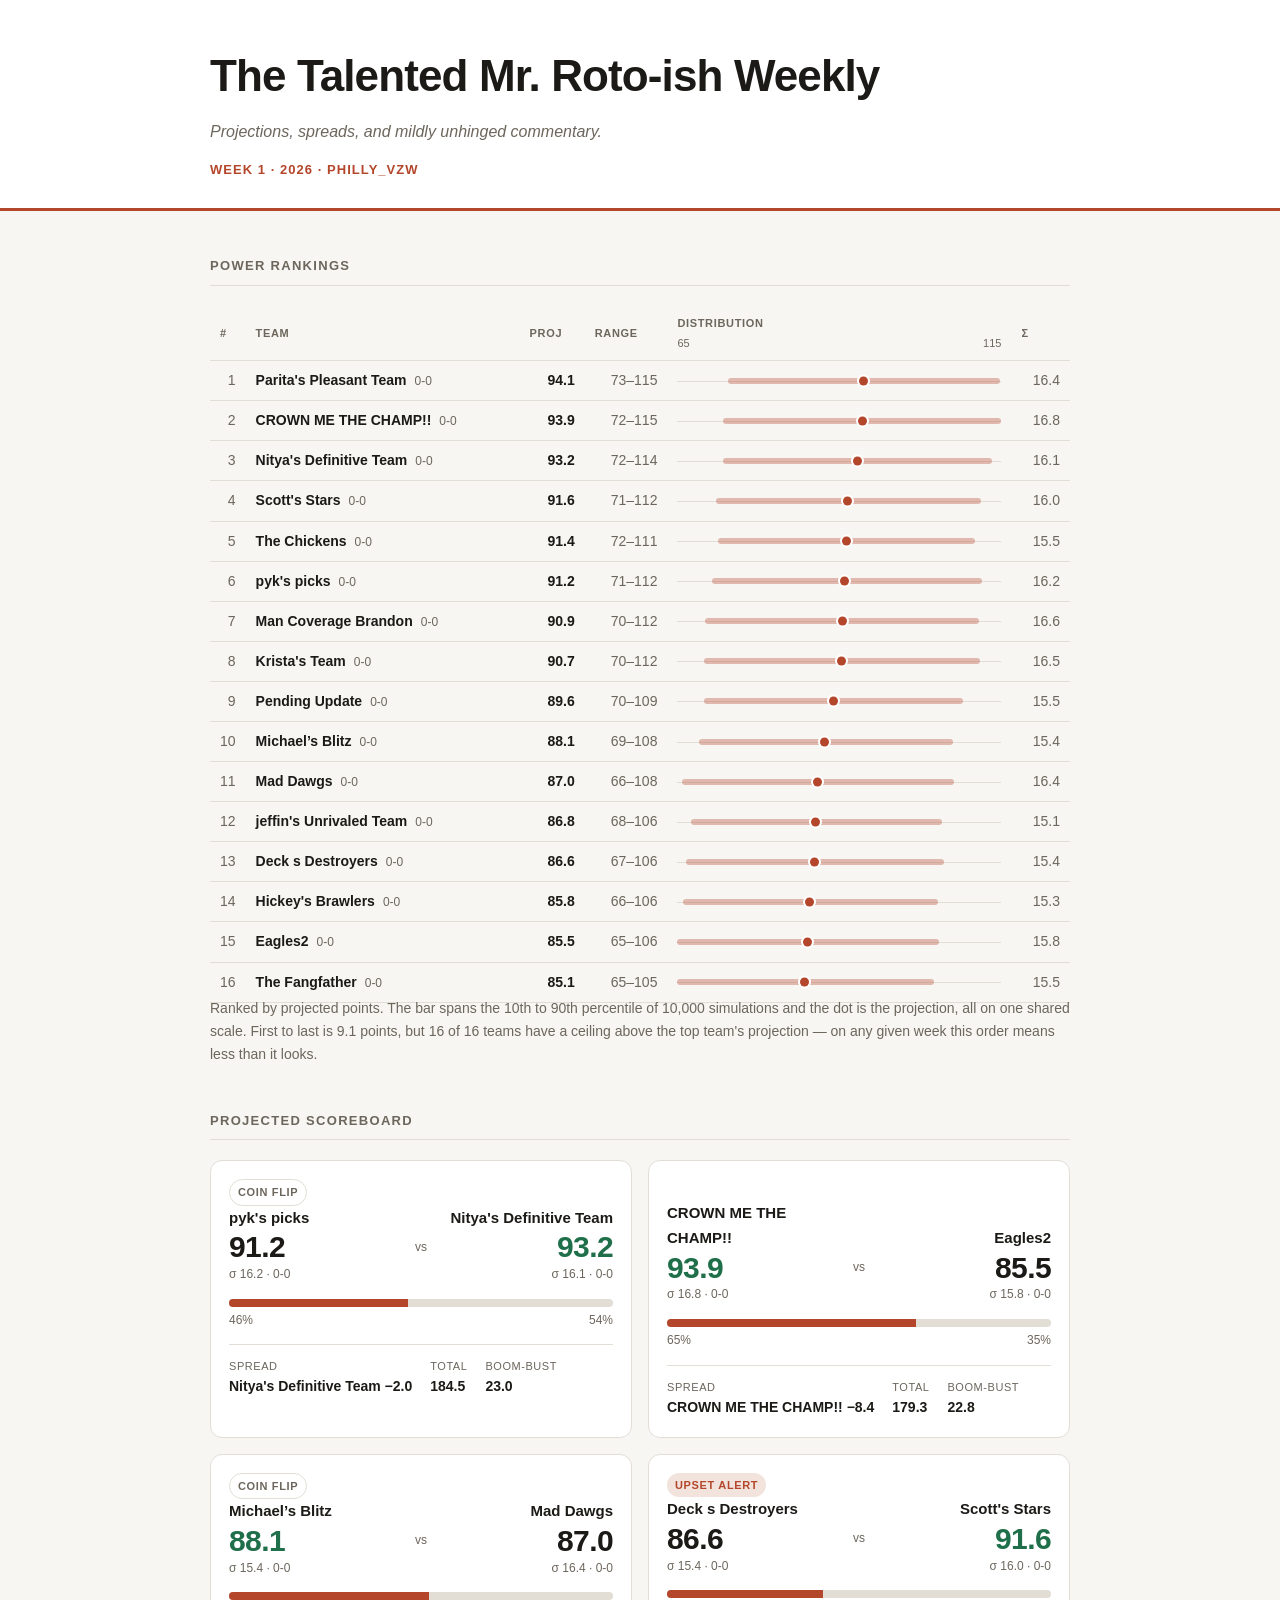
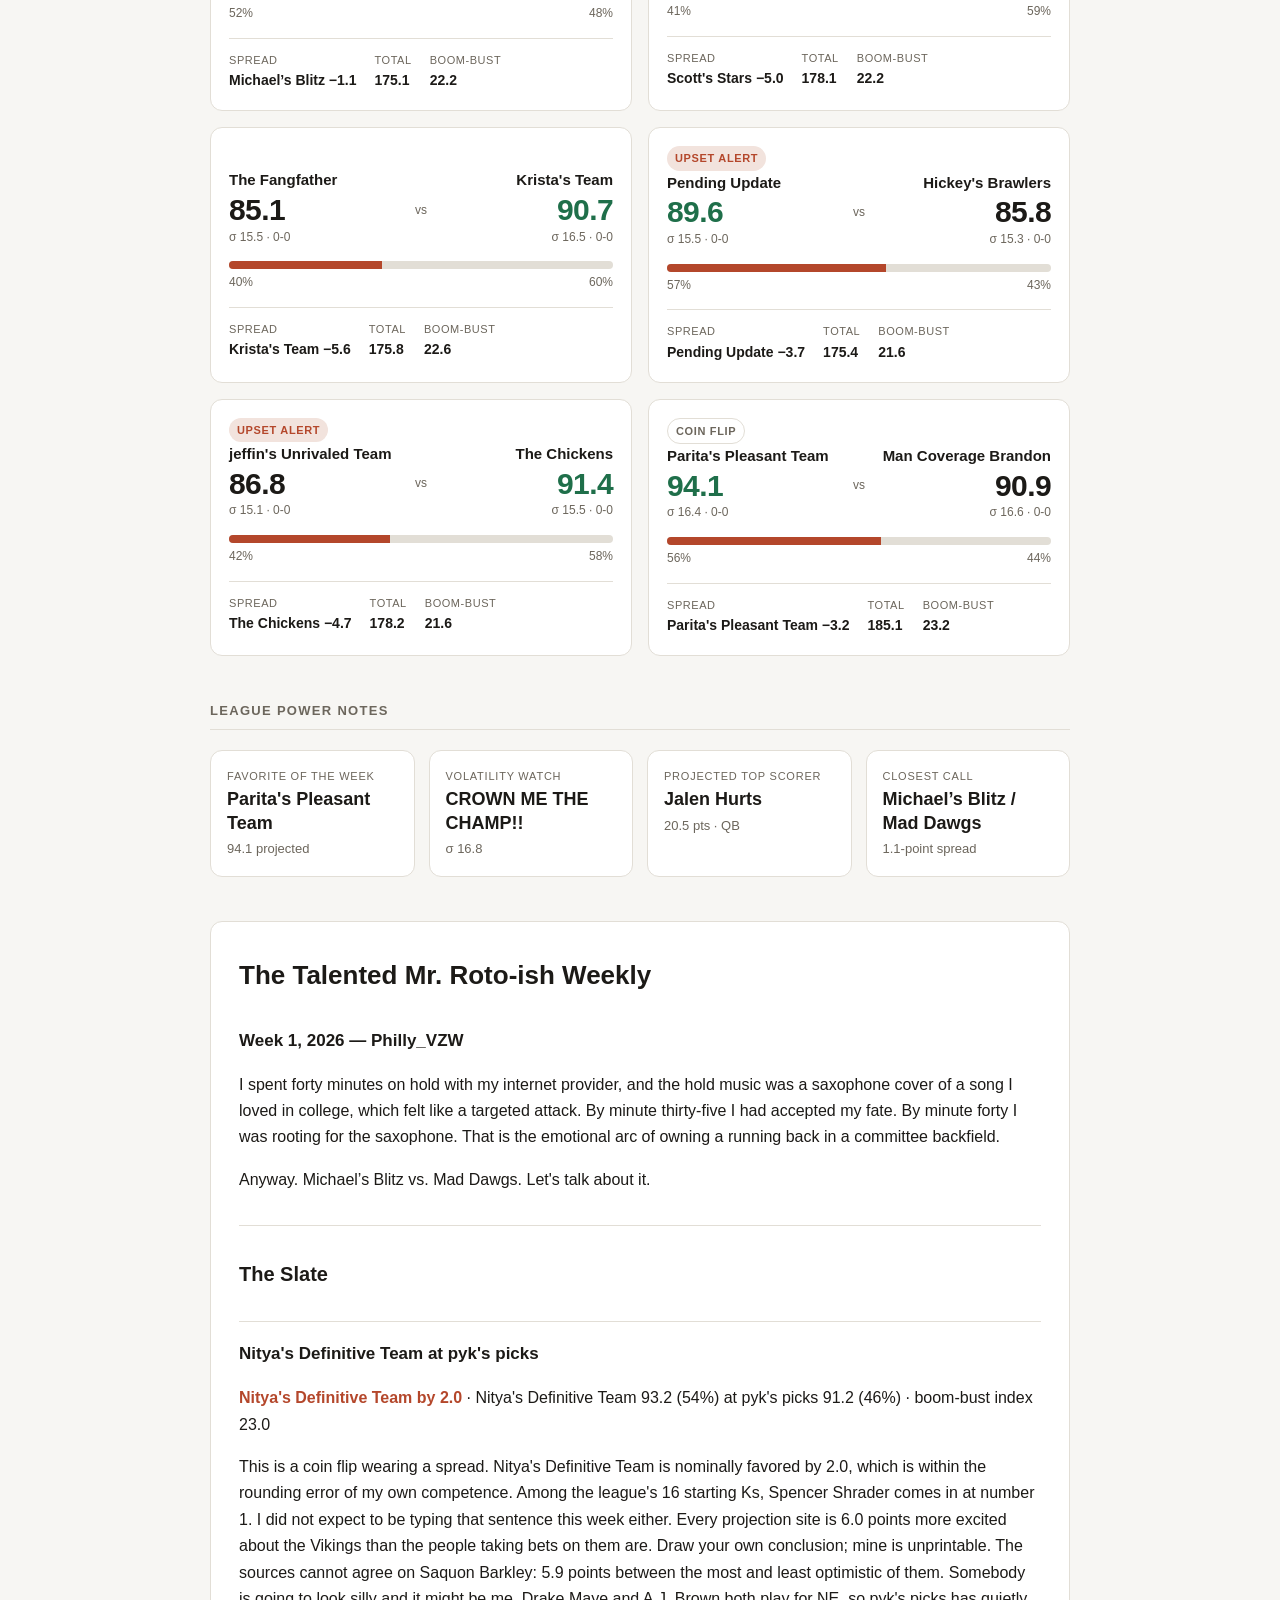
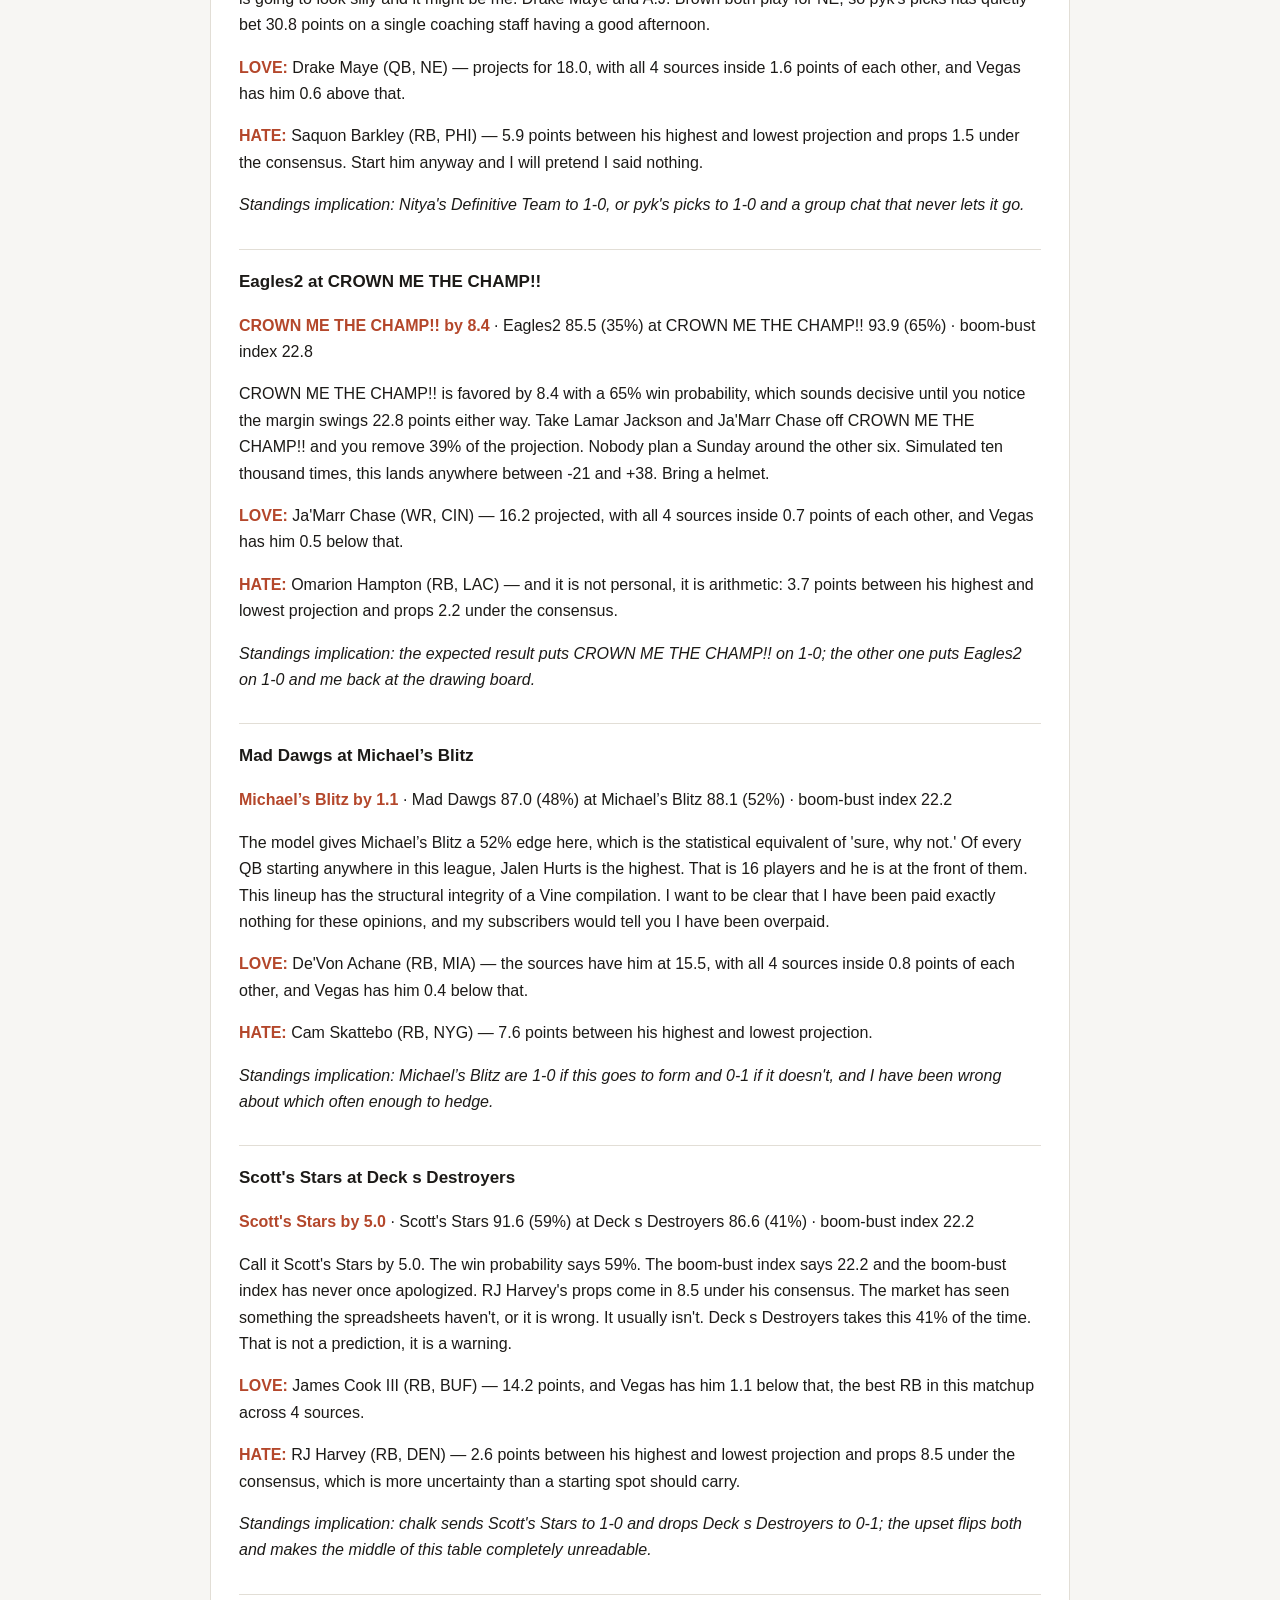
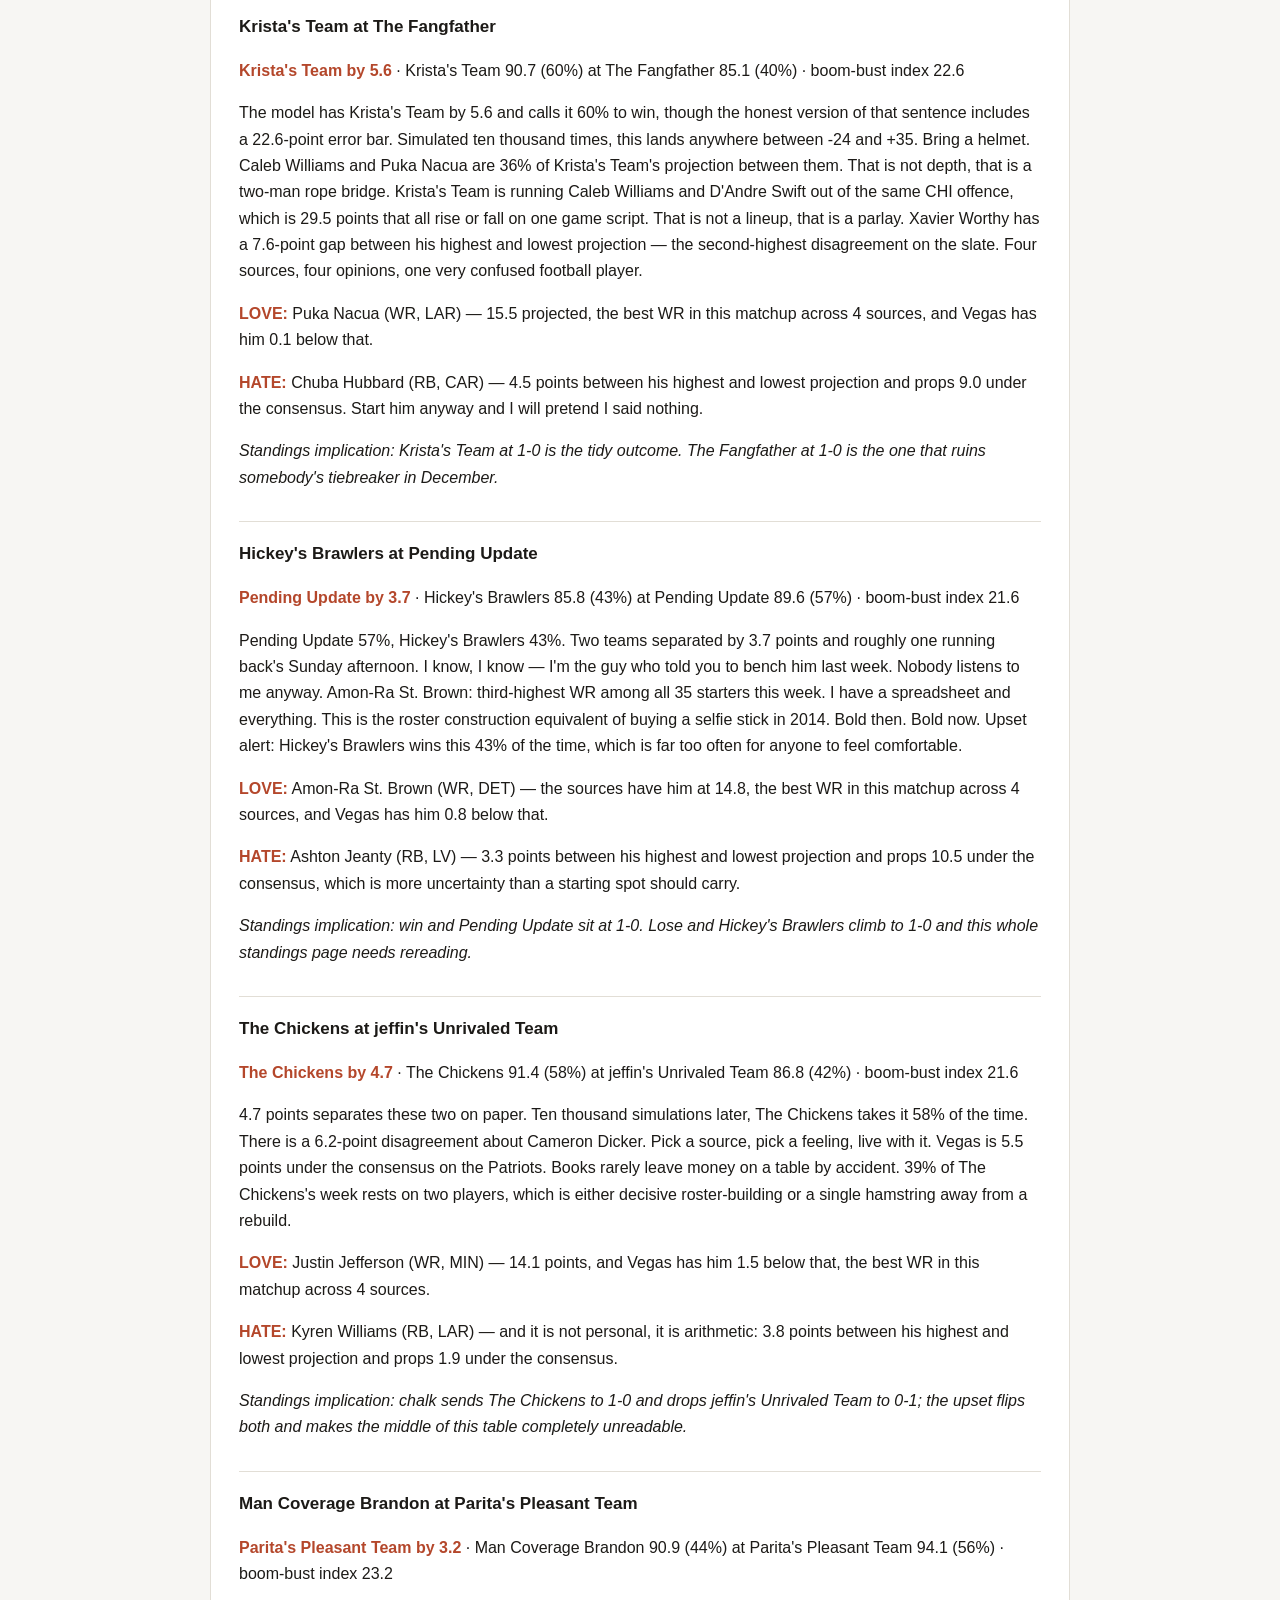
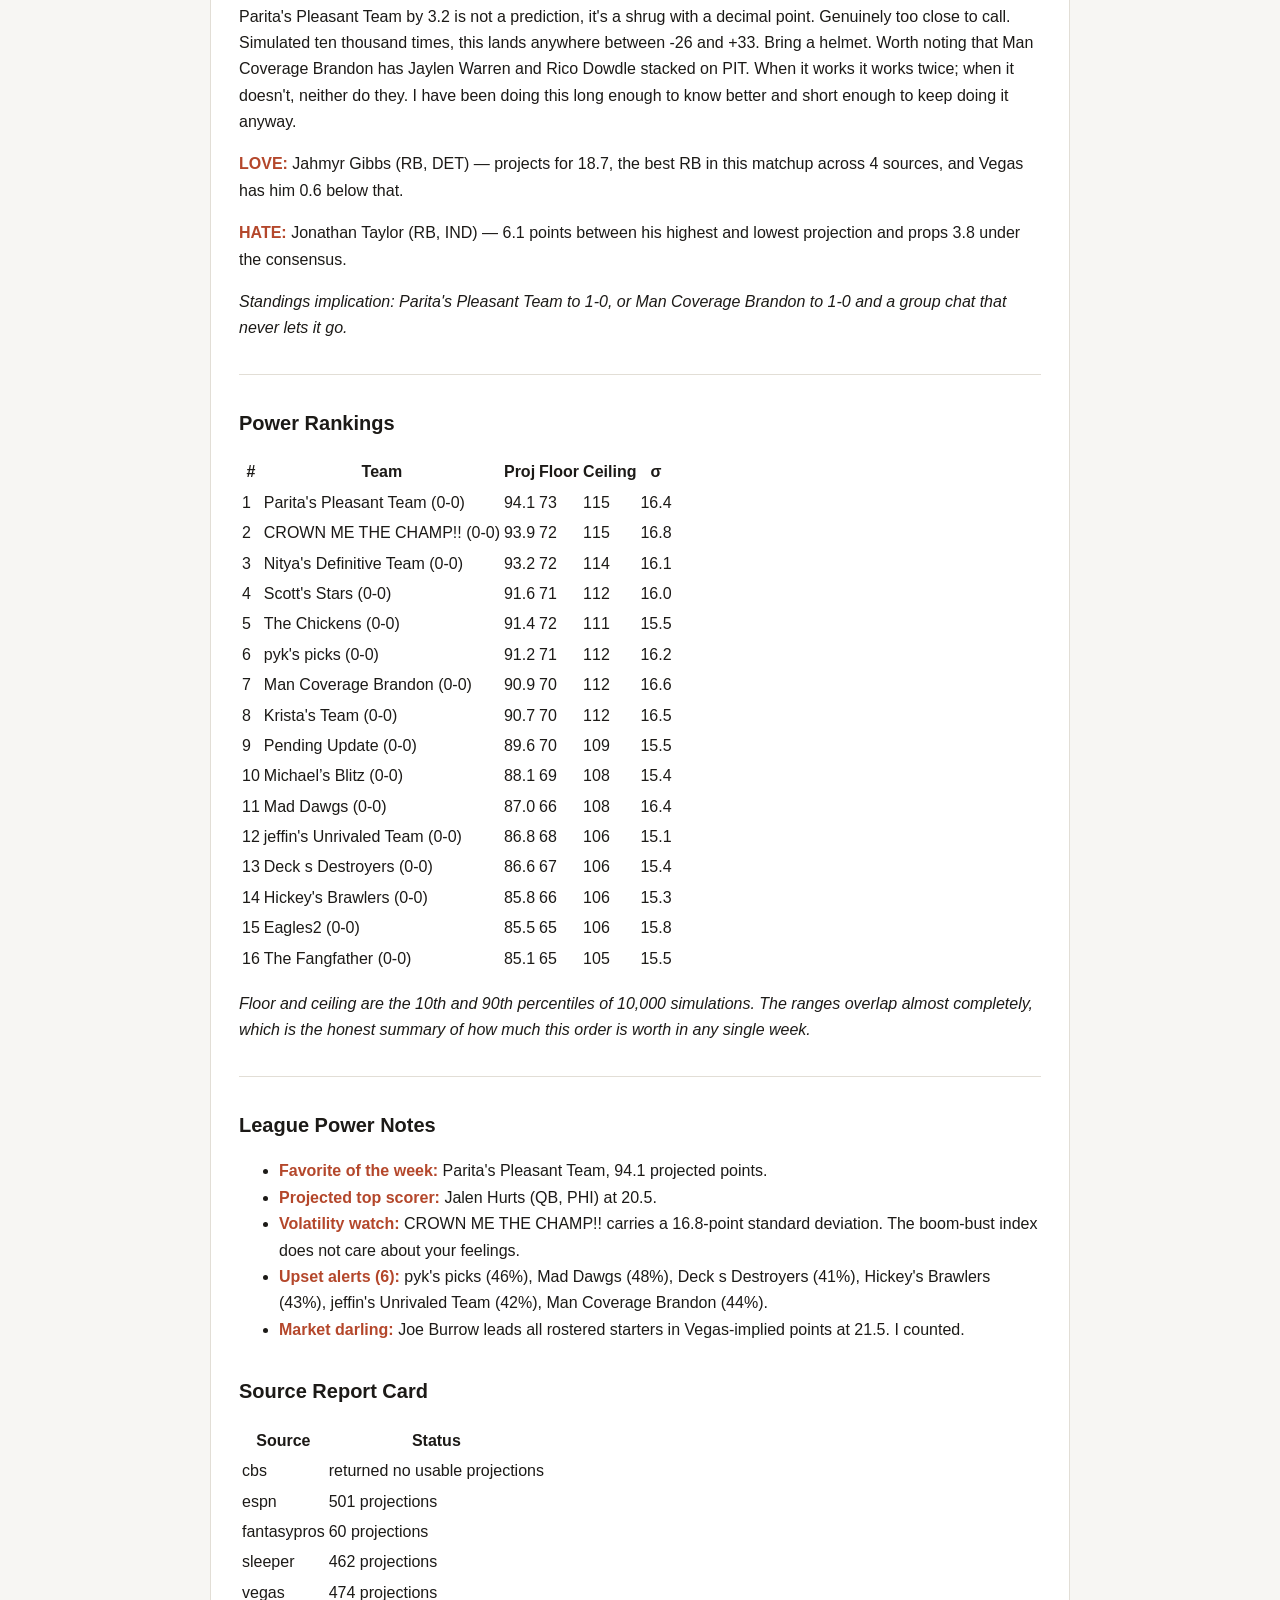
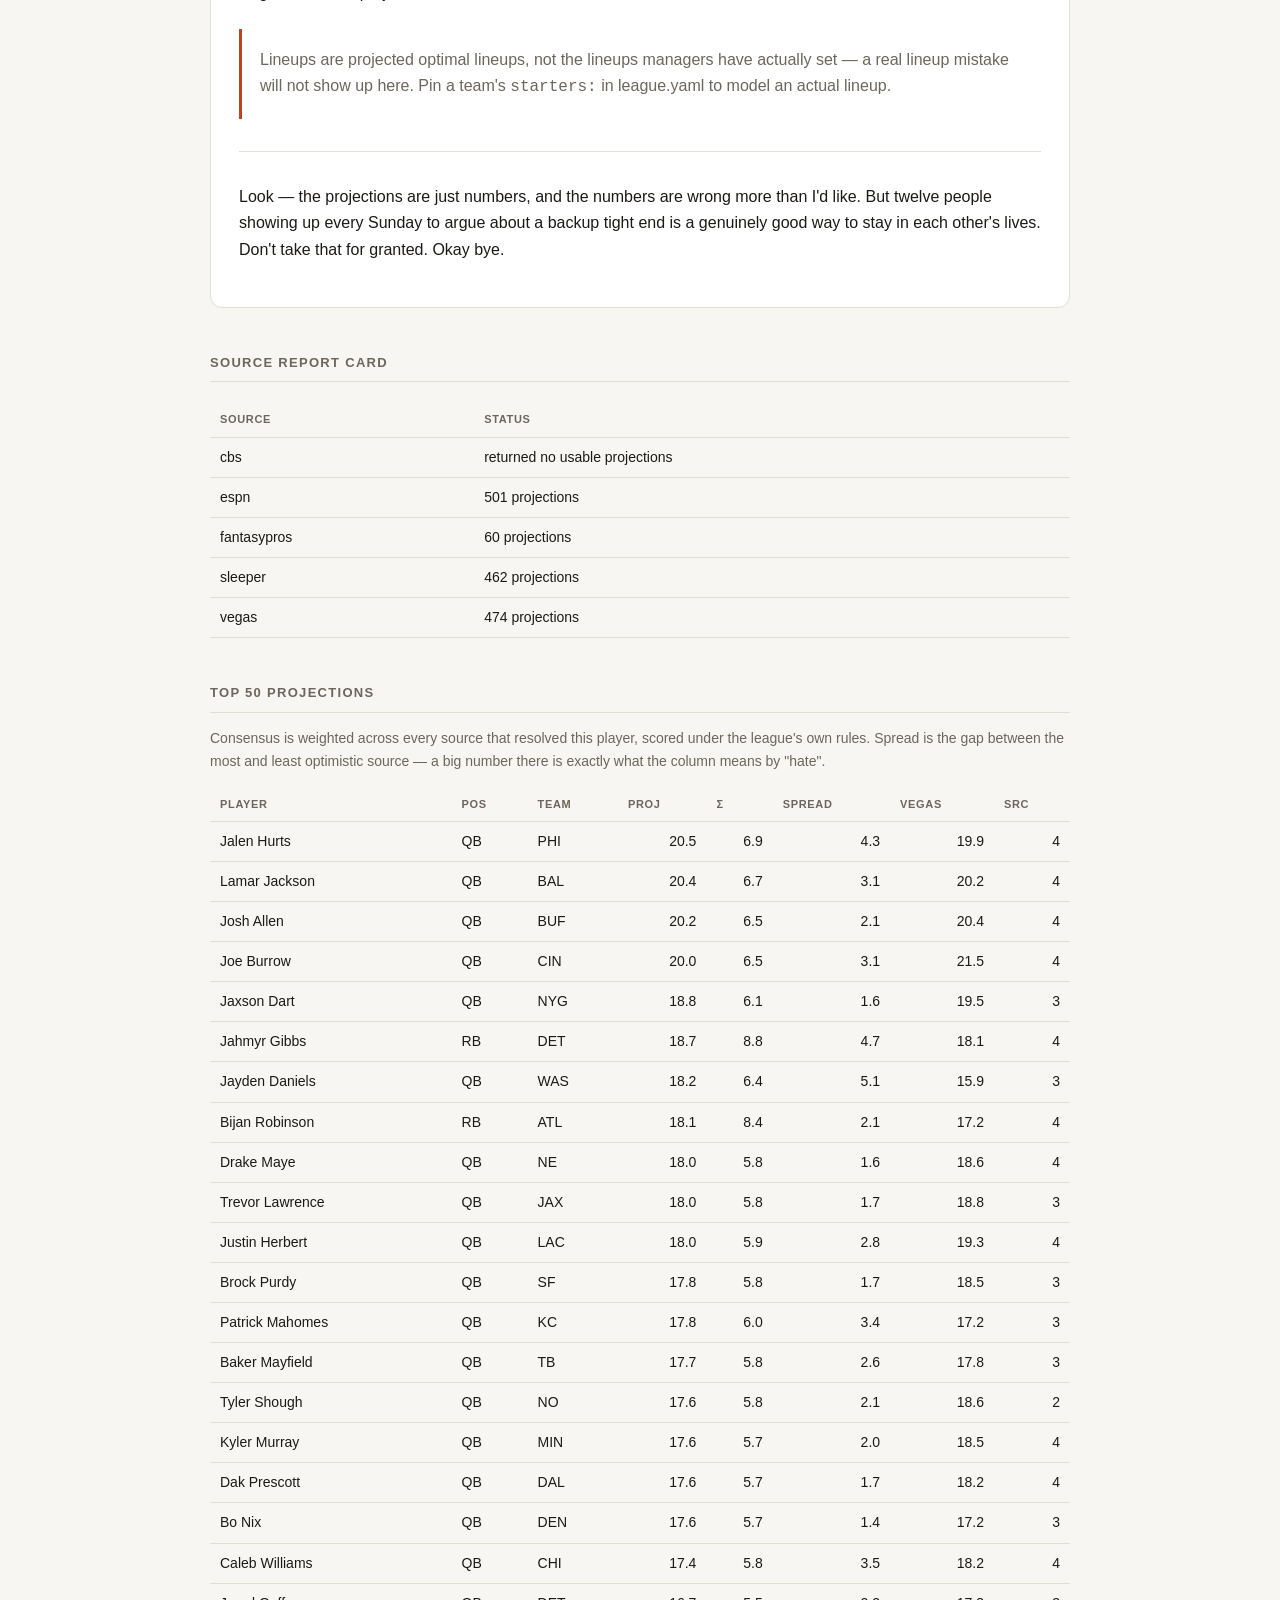
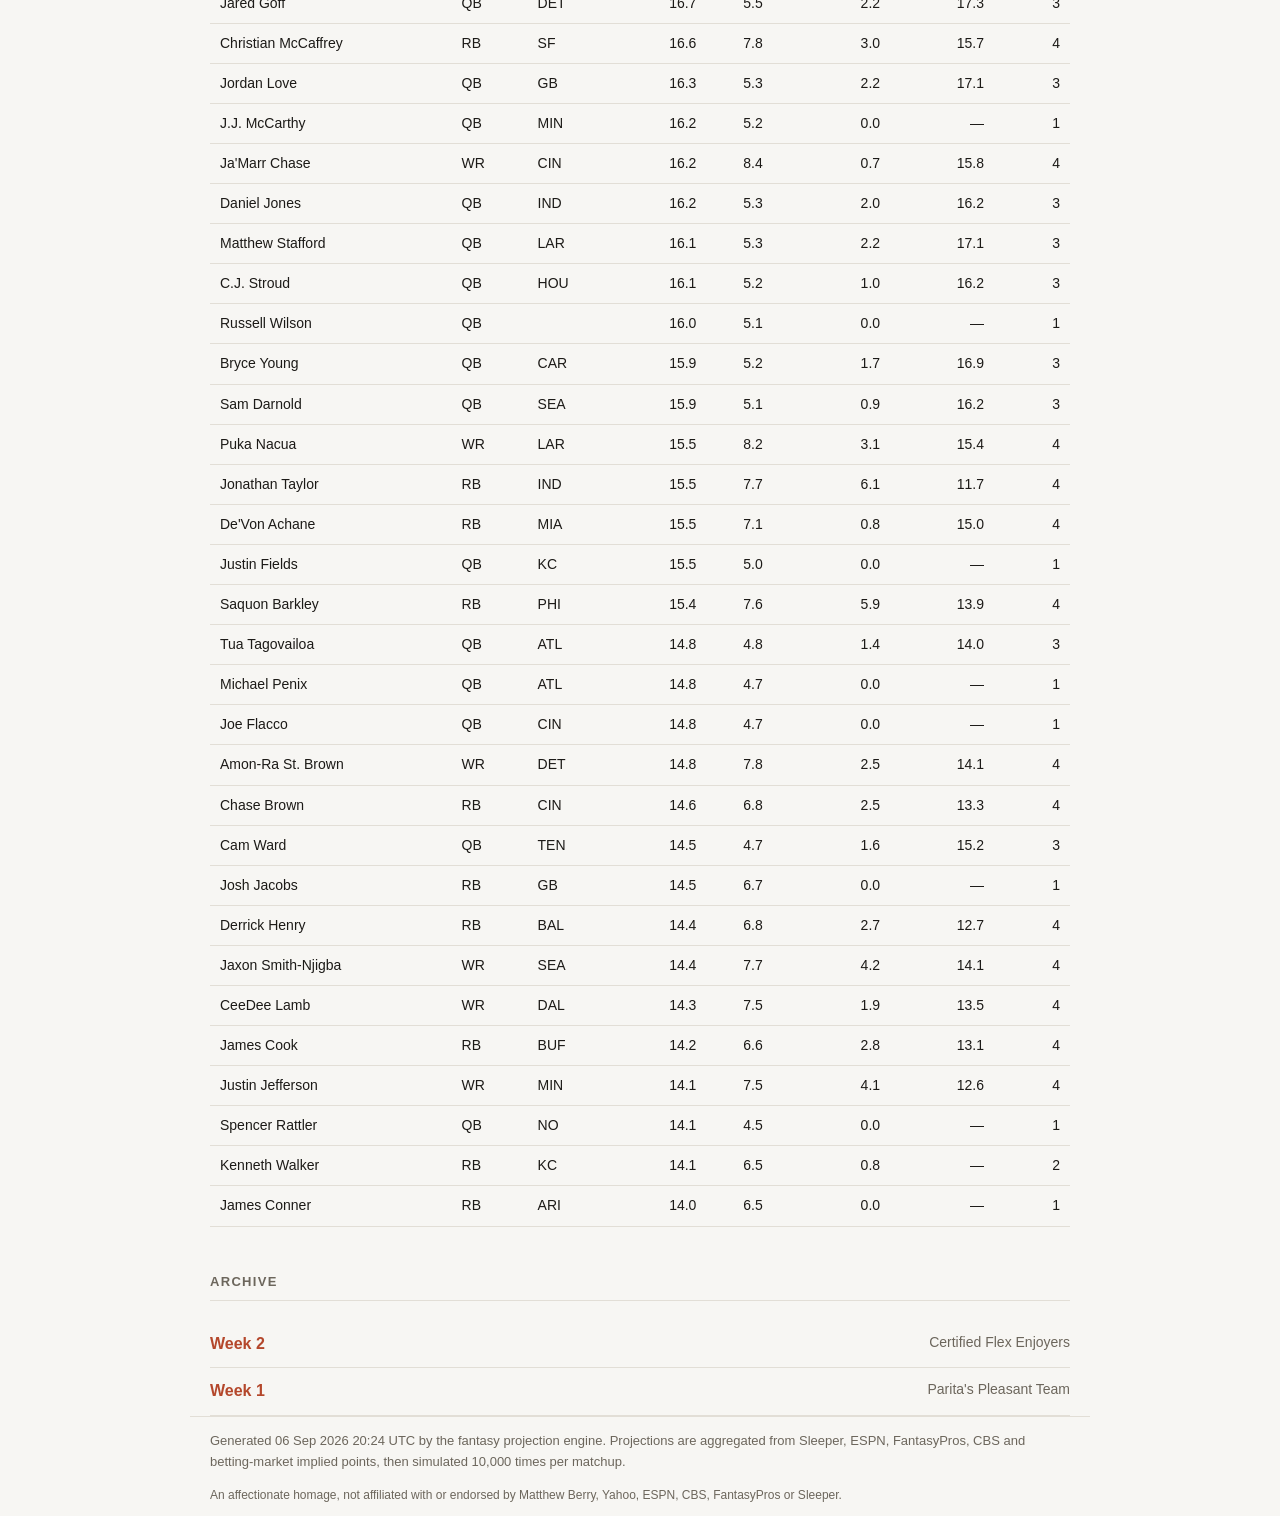
==== commit 8ff30028: "Make the column's commentary less repetitive The eight matchup paragraphs shared 10 repeated sentenc" ====
--- a/docs/week-1.html
+++ b/docs/week-1.html
@@ -221,58 +221,58 @@
 <section><h2 class="section-title">League Power Notes</h2><div class="tiles"><div class="tile"><span class="tile-label">Favorite of the week</span><span class="tile-value">Parita&#x27;s Pleasant Team</span><span class="tile-sub">94.1 projected</span></div><div class="tile"><span class="tile-label">Volatility watch</span><span class="tile-value">CROWN ME THE CHAMP!!</span><span class="tile-sub">&sigma; 16.8</span></div><div class="tile"><span class="tile-label">Projected top scorer</span><span class="tile-value">Jalen Hurts</span><span class="tile-sub">20.5 pts · QB</span></div><div class="tile"><span class="tile-label">Closest call</span><span class="tile-value">Michael’s Blitz / Mad Dawgs</span><span class="tile-sub">1.1-point spread</span></div></div></section>
 <section class="column"><h1>The Talented Mr. Roto-ish Weekly</h1>
 <h3>Week 1, 2026 — Philly_VZW</h3>
-<p>My middle school held a dance in the cafeteria where they never fully mopped up lunch, so we all slow-danced in a faint aroma of Salisbury steak. I asked exactly one person to dance. She said she was 'waiting for a different song.' Reader, the song never came. I bring this up because waiting for a different song is precisely what half of you are doing with your flex spot.</p>
-<p>And that, if you squint, is exactly the situation in Michael’s Blitz vs. Mad Dawgs.</p>
+<p>I spent forty minutes on hold with my internet provider, and the hold music was a saxophone cover of a song I loved in college, which felt like a targeted attack. By minute thirty-five I had accepted my fate. By minute forty I was rooting for the saxophone. That is the emotional arc of owning a running back in a committee backfield.</p>
+<p>Anyway. Michael’s Blitz vs. Mad Dawgs. Let's talk about it.</p>
 <hr>
 <h2>The Slate</h2>
 <h3>Nitya's Definitive Team at pyk's picks</h3>
 <p><strong>Nitya's Definitive Team by 2.0</strong> · Nitya's Definitive Team 93.2 (54%) at pyk's picks 91.2 (46%) · boom-bust index 23.0</p>
-<p>The model gives Nitya's Definitive Team a 54% edge here, which is the statistical equivalent of 'sure, why not.' I was wrong about this player in August, September, and — let me check my notes — yes, also right now, probably. The model's favorite thing on the board here is Drake Maye — 18.0 projected, and all 4 sources land within 1.6 points of each other, with Vegas 0.6 points above the consensus. This lineup has the structural integrity of a Vine compilation.</p>
-<p><strong>LOVE:</strong> Drake Maye (QB, NE) — 18.0 projected, and all 4 sources land within 1.6 points of each other, with Vegas 0.6 points above the consensus.</p>
-<p><strong>HATE:</strong> Saquon Barkley (RB, PHI) — a 5.9-point spread between the highest and lowest source; props 1.5 points under the consensus.</p>
-<p><em>Standings implication: chalk sends Nitya's Definitive Team to 1-0 and drops pyk's picks to 0-1; the upset flips both and makes the middle of this table completely unreadable.</em></p>
+<p>This is a coin flip wearing a spread. Nitya's Definitive Team is nominally favored by 2.0, which is within the rounding error of my own competence. Among the league's 16 starting Ks, Spencer Shrader comes in at number 1. I did not expect to be typing that sentence this week either. Every projection site is 6.0 points more excited about the Vikings than the people taking bets on them are. Draw your own conclusion; mine is unprintable. The sources cannot agree on Saquon Barkley: 5.9 points between the most and least optimistic of them. Somebody is going to look silly and it might be me. Drake Maye and A.J. Brown both play for NE, so pyk's picks has quietly bet 30.8 points on a single coaching staff having a good afternoon.</p>
+<p><strong>LOVE:</strong> Drake Maye (QB, NE) — projects for 18.0, with all 4 sources inside 1.6 points of each other, and Vegas has him 0.6 above that.</p>
+<p><strong>HATE:</strong> Saquon Barkley (RB, PHI) — 5.9 points between his highest and lowest projection and props 1.5 under the consensus. Start him anyway and I will pretend I said nothing.</p>
+<p><em>Standings implication: Nitya's Definitive Team to 1-0, or pyk's picks to 1-0 and a group chat that never lets it go.</em></p>
 <h3>Eagles2 at CROWN ME THE CHAMP!!</h3>
 <p><strong>CROWN ME THE CHAMP!! by 8.4</strong> · Eagles2 85.5 (35%) at CROWN ME THE CHAMP!! 93.9 (65%) · boom-bust index 22.8</p>
-<p>8.4 points separates these two on paper. Ten thousand simulations later, CROWN ME THE CHAMP!! takes it 65% of the time. I was wrong about this player in August, September, and — let me check my notes — yes, also right now, probably. The model's favorite thing on the board here is Ja'Marr Chase — 16.2 projected, and all 4 sources land within 0.7 points of each other, with Vegas 0.5 points below the consensus. This is a Google+ invite of a roster and I mean that with love.</p>
-<p><strong>LOVE:</strong> Ja'Marr Chase (WR, CIN) — 16.2 projected, and all 4 sources land within 0.7 points of each other, with Vegas 0.5 points below the consensus.</p>
-<p><strong>HATE:</strong> Omarion Hampton (RB, LAC) — a 3.7-point spread between the highest and lowest source; props 2.2 points under the consensus.</p>
-<p><em>Standings implication: chalk sends CROWN ME THE CHAMP!! to 1-0 and drops Eagles2 to 0-1; the upset flips both and makes the middle of this table completely unreadable.</em></p>
+<p>CROWN ME THE CHAMP!! is favored by 8.4 with a 65% win probability, which sounds decisive until you notice the margin swings 22.8 points either way. Take Lamar Jackson and Ja'Marr Chase off CROWN ME THE CHAMP!! and you remove 39% of the projection. Nobody plan a Sunday around the other six. Simulated ten thousand times, this lands anywhere between -21 and +38. Bring a helmet.</p>
+<p><strong>LOVE:</strong> Ja'Marr Chase (WR, CIN) — 16.2 projected, with all 4 sources inside 0.7 points of each other, and Vegas has him 0.5 below that.</p>
+<p><strong>HATE:</strong> Omarion Hampton (RB, LAC) — and it is not personal, it is arithmetic: 3.7 points between his highest and lowest projection and props 2.2 under the consensus.</p>
+<p><em>Standings implication: the expected result puts CROWN ME THE CHAMP!! on 1-0; the other one puts Eagles2 on 1-0 and me back at the drawing board.</em></p>
 <h3>Mad Dawgs at Michael’s Blitz</h3>
 <p><strong>Michael’s Blitz by 1.1</strong> · Mad Dawgs 87.0 (48%) at Michael’s Blitz 88.1 (52%) · boom-bust index 22.2</p>
-<p>This is a coin flip wearing a spread. Michael’s Blitz is nominally favored by 1.1, which is within the rounding error of my own competence. I know, I know — I'm the guy who told you to bench him last week. Nobody listens to me anyway. The model's favorite thing on the board here is De'Von Achane — 15.5 projected, and all 4 sources land within 0.8 points of each other, with Vegas 0.4 points below the consensus. I haven't been this unsure about an outcome since the Snyder Cut discourse.</p>
-<p><strong>LOVE:</strong> De'Von Achane (RB, MIA) — 15.5 projected, and all 4 sources land within 0.8 points of each other, with Vegas 0.4 points below the consensus.</p>
-<p><strong>HATE:</strong> Cam Skattebo (RB, NYG) — a 7.6-point spread between the highest and lowest source.</p>
-<p><em>Standings implication: chalk sends Michael’s Blitz to 1-0 and drops Mad Dawgs to 0-1; the upset flips both and makes the middle of this table completely unreadable.</em></p>
+<p>The model gives Michael’s Blitz a 52% edge here, which is the statistical equivalent of 'sure, why not.' Of every QB starting anywhere in this league, Jalen Hurts is the highest. That is 16 players and he is at the front of them. This lineup has the structural integrity of a Vine compilation. I want to be clear that I have been paid exactly nothing for these opinions, and my subscribers would tell you I have been overpaid.</p>
+<p><strong>LOVE:</strong> De'Von Achane (RB, MIA) — the sources have him at 15.5, with all 4 sources inside 0.8 points of each other, and Vegas has him 0.4 below that.</p>
+<p><strong>HATE:</strong> Cam Skattebo (RB, NYG) — 7.6 points between his highest and lowest projection.</p>
+<p><em>Standings implication: Michael’s Blitz are 1-0 if this goes to form and 0-1 if it doesn't, and I have been wrong about which often enough to hedge.</em></p>
 <h3>Scott's Stars at Deck s Destroyers</h3>
 <p><strong>Scott's Stars by 5.0</strong> · Scott's Stars 91.6 (59%) at Deck s Destroyers 86.6 (41%) · boom-bust index 22.2</p>
-<p>5.0 points separates these two on paper. Ten thousand simulations later, Scott's Stars takes it 59% of the time. I was wrong about this player in August, September, and — let me check my notes — yes, also right now, probably. Upset alert: Deck s Destroyers wins this 41% of the time, which is far too often for anyone to feel comfortable. The model's favorite thing on the board here is James Cook III — 14.2 projected, the highest of any RB in this matchup across 4 sources, with Vegas 1.1 points below the consensus. This is the roster construction equivalent of buying a selfie stick in 2014. Bold then. Bold now.</p>
-<p><strong>LOVE:</strong> James Cook III (RB, BUF) — 14.2 projected, the highest of any RB in this matchup across 4 sources, with Vegas 1.1 points below the consensus.</p>
-<p><strong>HATE:</strong> RJ Harvey (RB, DEN) — a 2.6-point spread between the highest and lowest source; props 8.5 points under the consensus.</p>
+<p>Call it Scott's Stars by 5.0. The win probability says 59%. The boom-bust index says 22.2 and the boom-bust index has never once apologized. RJ Harvey's props come in 8.5 under his consensus. The market has seen something the spreadsheets haven't, or it is wrong. It usually isn't. Deck s Destroyers takes this 41% of the time. That is not a prediction, it is a warning.</p>
+<p><strong>LOVE:</strong> James Cook III (RB, BUF) — 14.2 points, and Vegas has him 1.1 below that, the best RB in this matchup across 4 sources.</p>
+<p><strong>HATE:</strong> RJ Harvey (RB, DEN) — 2.6 points between his highest and lowest projection and props 8.5 under the consensus, which is more uncertainty than a starting spot should carry.</p>
 <p><em>Standings implication: chalk sends Scott's Stars to 1-0 and drops Deck s Destroyers to 0-1; the upset flips both and makes the middle of this table completely unreadable.</em></p>
 <h3>Krista's Team at The Fangfather</h3>
 <p><strong>Krista's Team by 5.6</strong> · Krista's Team 90.7 (60%) at The Fangfather 85.1 (40%) · boom-bust index 22.6</p>
-<p>Call it Krista's Team by 5.6. The win probability says 60%. The boom-bust index says 22.6 and the boom-bust index has never once apologized. My model and I have an arrangement: it does the math, I take the blame. The model's favorite thing on the board here is Puka Nacua — 15.5 projected, the highest of any WR in this matchup across 4 sources, with Vegas 0.1 points below the consensus. This is the roster construction equivalent of buying a selfie stick in 2014. Bold then. Bold now.</p>
-<p><strong>LOVE:</strong> Puka Nacua (WR, LAR) — 15.5 projected, the highest of any WR in this matchup across 4 sources, with Vegas 0.1 points below the consensus.</p>
-<p><strong>HATE:</strong> Chuba Hubbard (RB, CAR) — a 4.5-point spread between the highest and lowest source; props 9.0 points under the consensus.</p>
-<p><em>Standings implication: chalk sends Krista's Team to 1-0 and drops The Fangfather to 0-1; the upset flips both and makes the middle of this table completely unreadable.</em></p>
+<p>The model has Krista's Team by 5.6 and calls it 60% to win, though the honest version of that sentence includes a 22.6-point error bar. Simulated ten thousand times, this lands anywhere between -24 and +35. Bring a helmet. Caleb Williams and Puka Nacua are 36% of Krista's Team's projection between them. That is not depth, that is a two-man rope bridge. Krista's Team is running Caleb Williams and D'Andre Swift out of the same CHI offence, which is 29.5 points that all rise or fall on one game script. That is not a lineup, that is a parlay. Xavier Worthy has a 7.6-point gap between his highest and lowest projection — the second-highest disagreement on the slate. Four sources, four opinions, one very confused football player.</p>
+<p><strong>LOVE:</strong> Puka Nacua (WR, LAR) — 15.5 projected, the best WR in this matchup across 4 sources, and Vegas has him 0.1 below that.</p>
+<p><strong>HATE:</strong> Chuba Hubbard (RB, CAR) — 4.5 points between his highest and lowest projection and props 9.0 under the consensus. Start him anyway and I will pretend I said nothing.</p>
+<p><em>Standings implication: Krista's Team at 1-0 is the tidy outcome. The Fangfather at 1-0 is the one that ruins somebody's tiebreaker in December.</em></p>
 <h3>Hickey's Brawlers at Pending Update</h3>
 <p><strong>Pending Update by 3.7</strong> · Hickey's Brawlers 85.8 (43%) at Pending Update 89.6 (57%) · boom-bust index 21.6</p>
-<p>Call it Pending Update by 3.7. The win probability says 57%. The boom-bust index says 21.6 and the boom-bust index has never once apologized. Last week I called this exact kind of game 'a lock.' It was not a lock. Locks have tumblers. This had vibes. Upset alert: Hickey's Brawlers wins this 43% of the time, which is far too often for anyone to feel comfortable. The model's favorite thing on the board here is Amon-Ra St. Brown — 14.8 projected, the highest of any WR in this matchup across 4 sources, with Vegas 0.8 points below the consensus. I haven't been this unsure about an outcome since the Snyder Cut discourse.</p>
-<p><strong>LOVE:</strong> Amon-Ra St. Brown (WR, DET) — 14.8 projected, the highest of any WR in this matchup across 4 sources, with Vegas 0.8 points below the consensus.</p>
-<p><strong>HATE:</strong> Ashton Jeanty (RB, LV) — a 3.3-point spread between the highest and lowest source; props 10.5 points under the consensus.</p>
-<p><em>Standings implication: chalk sends Pending Update to 1-0 and drops Hickey's Brawlers to 0-1; the upset flips both and makes the middle of this table completely unreadable.</em></p>
+<p>Pending Update 57%, Hickey's Brawlers 43%. Two teams separated by 3.7 points and roughly one running back's Sunday afternoon. I know, I know — I'm the guy who told you to bench him last week. Nobody listens to me anyway. Amon-Ra St. Brown: third-highest WR among all 35 starters this week. I have a spreadsheet and everything. This is the roster construction equivalent of buying a selfie stick in 2014. Bold then. Bold now. Upset alert: Hickey's Brawlers wins this 43% of the time, which is far too often for anyone to feel comfortable.</p>
+<p><strong>LOVE:</strong> Amon-Ra St. Brown (WR, DET) — the sources have him at 14.8, the best WR in this matchup across 4 sources, and Vegas has him 0.8 below that.</p>
+<p><strong>HATE:</strong> Ashton Jeanty (RB, LV) — 3.3 points between his highest and lowest projection and props 10.5 under the consensus, which is more uncertainty than a starting spot should carry.</p>
+<p><em>Standings implication: win and Pending Update sit at 1-0. Lose and Hickey's Brawlers climb to 1-0 and this whole standings page needs rereading.</em></p>
 <h3>The Chickens at jeffin's Unrivaled Team</h3>
 <p><strong>The Chickens by 4.7</strong> · The Chickens 91.4 (58%) at jeffin's Unrivaled Team 86.8 (42%) · boom-bust index 21.6</p>
-<p>Call it The Chickens by 4.7. The win probability says 58%. The boom-bust index says 21.6 and the boom-bust index has never once apologized. I know, I know — I'm the guy who told you to bench him last week. Nobody listens to me anyway. Upset alert: jeffin's Unrivaled Team wins this 42% of the time, which is far too often for anyone to feel comfortable. The model's favorite thing on the board here is Justin Jefferson — 14.1 projected, the highest of any WR in this matchup across 4 sources, with Vegas 1.5 points below the consensus. This is a Google+ invite of a roster and I mean that with love.</p>
-<p><strong>LOVE:</strong> Justin Jefferson (WR, MIN) — 14.1 projected, the highest of any WR in this matchup across 4 sources, with Vegas 1.5 points below the consensus.</p>
-<p><strong>HATE:</strong> Kyren Williams (RB, LAR) — a 3.8-point spread between the highest and lowest source; props 1.9 points under the consensus.</p>
+<p>4.7 points separates these two on paper. Ten thousand simulations later, The Chickens takes it 58% of the time. There is a 6.2-point disagreement about Cameron Dicker. Pick a source, pick a feeling, live with it. Vegas is 5.5 points under the consensus on the Patriots. Books rarely leave money on a table by accident. 39% of The Chickens's week rests on two players, which is either decisive roster-building or a single hamstring away from a rebuild.</p>
+<p><strong>LOVE:</strong> Justin Jefferson (WR, MIN) — 14.1 points, and Vegas has him 1.5 below that, the best WR in this matchup across 4 sources.</p>
+<p><strong>HATE:</strong> Kyren Williams (RB, LAR) — and it is not personal, it is arithmetic: 3.8 points between his highest and lowest projection and props 1.9 under the consensus.</p>
 <p><em>Standings implication: chalk sends The Chickens to 1-0 and drops jeffin's Unrivaled Team to 0-1; the upset flips both and makes the middle of this table completely unreadable.</em></p>
 <h3>Man Coverage Brandon at Parita's Pleasant Team</h3>
 <p><strong>Parita's Pleasant Team by 3.2</strong> · Man Coverage Brandon 90.9 (44%) at Parita's Pleasant Team 94.1 (56%) · boom-bust index 23.2</p>
-<p>Parita's Pleasant Team by 3.2 is not a prediction, it's a shrug with a decimal point. Genuinely too close to call. My model and I have an arrangement: it does the math, I take the blame. The model's favorite thing on the board here is Jahmyr Gibbs — 18.7 projected, the highest of any RB in this matchup across 4 sources, with Vegas 0.6 points below the consensus. This is the roster construction equivalent of buying a selfie stick in 2014. Bold then. Bold now.</p>
-<p><strong>LOVE:</strong> Jahmyr Gibbs (RB, DET) — 18.7 projected, the highest of any RB in this matchup across 4 sources, with Vegas 0.6 points below the consensus.</p>
-<p><strong>HATE:</strong> Jonathan Taylor (RB, IND) — a 6.1-point spread between the highest and lowest source; props 3.8 points under the consensus.</p>
-<p><em>Standings implication: chalk sends Parita's Pleasant Team to 1-0 and drops Man Coverage Brandon to 0-1; the upset flips both and makes the middle of this table completely unreadable.</em></p>
+<p>Parita's Pleasant Team by 3.2 is not a prediction, it's a shrug with a decimal point. Genuinely too close to call. Simulated ten thousand times, this lands anywhere between -26 and +33. Bring a helmet. Worth noting that Man Coverage Brandon has Jaylen Warren and Rico Dowdle stacked on PIT. When it works it works twice; when it doesn't, neither do they. I have been doing this long enough to know better and short enough to keep doing it anyway.</p>
+<p><strong>LOVE:</strong> Jahmyr Gibbs (RB, DET) — projects for 18.7, the best RB in this matchup across 4 sources, and Vegas has him 0.6 below that.</p>
+<p><strong>HATE:</strong> Jonathan Taylor (RB, IND) — 6.1 points between his highest and lowest projection and props 3.8 under the consensus.</p>
+<p><em>Standings implication: Parita's Pleasant Team to 1-0, or Man Coverage Brandon to 1-0 and a group chat that never lets it go.</em></p>
 <hr>
 <h2>Power Rankings</h2>
 <table><thead><tr><th>#</th><th>Team</th><th>Proj</th><th>Floor</th><th>Ceiling</th><th>σ</th></tr></thead><tbody><tr><td>1</td><td>Parita's Pleasant Team (0-0)</td><td>94.1</td><td>73</td><td>115</td><td>16.4</td></tr><tr><td>2</td><td>CROWN ME THE CHAMP!! (0-0)</td><td>93.9</td><td>72</td><td>115</td><td>16.8</td></tr><tr><td>3</td><td>Nitya's Definitive Team (0-0)</td><td>93.2</td><td>72</td><td>114</td><td>16.1</td></tr><tr><td>4</td><td>Scott's Stars (0-0)</td><td>91.6</td><td>71</td><td>112</td><td>16.0</td></tr><tr><td>5</td><td>The Chickens (0-0)</td><td>91.4</td><td>72</td><td>111</td><td>15.5</td></tr><tr><td>6</td><td>pyk's picks (0-0)</td><td>91.2</td><td>71</td><td>112</td><td>16.2</td></tr><tr><td>7</td><td>Man Coverage Brandon (0-0)</td><td>90.9</td><td>70</td><td>112</td><td>16.6</td></tr><tr><td>8</td><td>Krista's Team (0-0)</td><td>90.7</td><td>70</td><td>112</td><td>16.5</td></tr><tr><td>9</td><td>Pending Update (0-0)</td><td>89.6</td><td>70</td><td>109</td><td>15.5</td></tr><tr><td>10</td><td>Michael’s Blitz (0-0)</td><td>88.1</td><td>69</td><td>108</td><td>15.4</td></tr><tr><td>11</td><td>Mad Dawgs (0-0)</td><td>87.0</td><td>66</td><td>108</td><td>16.4</td></tr><tr><td>12</td><td>jeffin's Unrivaled Team (0-0)</td><td>86.8</td><td>68</td><td>106</td><td>15.1</td></tr><tr><td>13</td><td>Deck s Destroyers (0-0)</td><td>86.6</td><td>67</td><td>106</td><td>15.4</td></tr><tr><td>14</td><td>Hickey's Brawlers (0-0)</td><td>85.8</td><td>66</td><td>106</td><td>15.3</td></tr><tr><td>15</td><td>Eagles2 (0-0)</td><td>85.5</td><td>65</td><td>106</td><td>15.8</td></tr><tr><td>16</td><td>The Fangfather (0-0)</td><td>85.1</td><td>65</td><td>105</td><td>15.5</td></tr></tbody></table>
@@ -284,13 +284,13 @@
 <table><thead><tr><th>Source</th><th>Status</th></tr></thead><tbody><tr><td>cbs</td><td>returned no usable projections</td></tr><tr><td>espn</td><td>501 projections</td></tr><tr><td>fantasypros</td><td>60 projections</td></tr><tr><td>sleeper</td><td>462 projections</td></tr><tr><td>vegas</td><td>474 projections</td></tr></tbody></table>
 <blockquote><p>Lineups are projected optimal lineups, not the lineups managers have actually set — a real lineup mistake will not show up here. Pin a team's <code>starters:</code> in league.yaml to model an actual lineup.</p></blockquote>
 <hr>
-<p>I'll say the earnest part quickly so we can both pretend it didn't happen: this league is one of the good ones. Now go start somebody you shouldn't. Bye.</p></section>
+<p>Look — the projections are just numbers, and the numbers are wrong more than I'd like. But twelve people showing up every Sunday to argue about a backup tight end is a genuinely good way to stay in each other's lives. Don't take that for granted. Okay bye.</p></section>
 <section><h2 class="section-title">Source Report Card</h2><table class="data"><thead><tr><th>Source</th><th>Status</th></tr></thead><tbody><tr><td>cbs</td><td>returned no usable projections</td></tr><tr><td>espn</td><td>501 projections</td></tr><tr><td>fantasypros</td><td>60 projections</td></tr><tr><td>sleeper</td><td>462 projections</td></tr><tr><td>vegas</td><td>474 projections</td></tr></tbody></table></section>
 <section><h2 class="section-title">Top 50 Projections</h2><p class="note">Consensus is weighted across every source that resolved this player, scored under the league's own rules. Spread is the gap between the most and least optimistic source — a big number there is exactly what the column means by "hate".</p><div class="scroll"><table class="data"><thead><tr><th>Player</th><th>Pos</th><th>Team</th><th>Proj</th><th>&sigma;</th><th>Spread</th><th>Vegas</th><th>Src</th></tr></thead><tbody><tr><td>Jalen Hurts</td><td>QB</td><td>PHI</td><td class='num'>20.5</td><td class='num'>6.9</td><td class='num'>4.3</td><td class='num'>19.9</td><td class='num'>4</td></tr><tr><td>Lamar Jackson</td><td>QB</td><td>BAL</td><td class='num'>20.4</td><td class='num'>6.7</td><td class='num'>3.1</td><td class='num'>20.2</td><td class='num'>4</td></tr><tr><td>Josh Allen</td><td>QB</td><td>BUF</td><td class='num'>20.2</td><td class='num'>6.5</td><td class='num'>2.1</td><td class='num'>20.4</td><td class='num'>4</td></tr><tr><td>Joe Burrow</td><td>QB</td><td>CIN</td><td class='num'>20.0</td><td class='num'>6.5</td><td class='num'>3.1</td><td class='num'>21.5</td><td class='num'>4</td></tr><tr><td>Jaxson Dart</td><td>QB</td><td>NYG</td><td class='num'>18.8</td><td class='num'>6.1</td><td class='num'>1.6</td><td class='num'>19.5</td><td class='num'>3</td></tr><tr><td>Jahmyr Gibbs</td><td>RB</td><td>DET</td><td class='num'>18.7</td><td class='num'>8.8</td><td class='num'>4.7</td><td class='num'>18.1</td><td class='num'>4</td></tr><tr><td>Jayden Daniels</td><td>QB</td><td>WAS</td><td class='num'>18.2</td><td class='num'>6.4</td><td class='num'>5.1</td><td class='num'>15.9</td><td class='num'>3</td></tr><tr><td>Bijan Robinson</td><td>RB</td><td>ATL</td><td class='num'>18.1</td><td class='num'>8.4</td><td class='num'>2.1</td><td class='num'>17.2</td><td class='num'>4</td></tr><tr><td>Drake Maye</td><td>QB</td><td>NE</td><td class='num'>18.0</td><td class='num'>5.8</td><td class='num'>1.6</td><td class='num'>18.6</td><td class='num'>4</td></tr><tr><td>Trevor Lawrence</td><td>QB</td><td>JAX</td><td class='num'>18.0</td><td class='num'>5.8</td><td class='num'>1.7</td><td class='num'>18.8</td><td class='num'>3</td></tr><tr><td>Justin Herbert</td><td>QB</td><td>LAC</td><td class='num'>18.0</td><td class='num'>5.9</td><td class='num'>2.8</td><td class='num'>19.3</td><td class='num'>4</td></tr><tr><td>Brock Purdy</td><td>QB</td><td>SF</td><td class='num'>17.8</td><td class='num'>5.8</td><td class='num'>1.7</td><td class='num'>18.5</td><td class='num'>3</td></tr><tr><td>Patrick Mahomes</td><td>QB</td><td>KC</td><td class='num'>17.8</td><td class='num'>6.0</td><td class='num'>3.4</td><td class='num'>17.2</td><td class='num'>3</td></tr><tr><td>Baker Mayfield</td><td>QB</td><td>TB</td><td class='num'>17.7</td><td class='num'>5.8</td><td class='num'>2.6</td><td class='num'>17.8</td><td class='num'>3</td></tr><tr><td>Tyler Shough</td><td>QB</td><td>NO</td><td class='num'>17.6</td><td class='num'>5.8</td><td class='num'>2.1</td><td class='num'>18.6</td><td class='num'>2</td></tr><tr><td>Kyler Murray</td><td>QB</td><td>MIN</td><td class='num'>17.6</td><td class='num'>5.7</td><td class='num'>2.0</td><td class='num'>18.5</td><td class='num'>4</td></tr><tr><td>Dak Prescott</td><td>QB</td><td>DAL</td><td class='num'>17.6</td><td class='num'>5.7</td><td class='num'>1.7</td><td class='num'>18.2</td><td class='num'>4</td></tr><tr><td>Bo Nix</td><td>QB</td><td>DEN</td><td class='num'>17.6</td><td class='num'>5.7</td><td class='num'>1.4</td><td class='num'>17.2</td><td class='num'>3</td></tr><tr><td>Caleb Williams</td><td>QB</td><td>CHI</td><td class='num'>17.4</td><td class='num'>5.8</td><td class='num'>3.5</td><td class='num'>18.2</td><td class='num'>4</td></tr><tr><td>Jared Goff</td><td>QB</td><td>DET</td><td class='num'>16.7</td><td class='num'>5.5</td><td class='num'>2.2</td><td class='num'>17.3</td><td class='num'>3</td></tr><tr><td>Christian McCaffrey</td><td>RB</td><td>SF</td><td class='num'>16.6</td><td class='num'>7.8</td><td class='num'>3.0</td><td class='num'>15.7</td><td class='num'>4</td></tr><tr><td>Jordan Love</td><td>QB</td><td>GB</td><td class='num'>16.3</td><td class='num'>5.3</td><td class='num'>2.2</td><td class='num'>17.1</td><td class='num'>3</td></tr><tr><td>J.J. McCarthy</td><td>QB</td><td>MIN</td><td class='num'>16.2</td><td class='num'>5.2</td><td class='num'>0.0</td><td class='num'>&mdash;</td><td class='num'>1</td></tr><tr><td>Ja&#x27;Marr Chase</td><td>WR</td><td>CIN</td><td class='num'>16.2</td><td class='num'>8.4</td><td class='num'>0.7</td><td class='num'>15.8</td><td class='num'>4</td></tr><tr><td>Daniel Jones</td><td>QB</td><td>IND</td><td class='num'>16.2</td><td class='num'>5.3</td><td class='num'>2.0</td><td class='num'>16.2</td><td class='num'>3</td></tr><tr><td>Matthew Stafford</td><td>QB</td><td>LAR</td><td class='num'>16.1</td><td class='num'>5.3</td><td class='num'>2.2</td><td class='num'>17.1</td><td class='num'>3</td></tr><tr><td>C.J. Stroud</td><td>QB</td><td>HOU</td><td class='num'>16.1</td><td class='num'>5.2</td><td class='num'>1.0</td><td class='num'>16.2</td><td class='num'>3</td></tr><tr><td>Russell Wilson</td><td>QB</td><td></td><td class='num'>16.0</td><td class='num'>5.1</td><td class='num'>0.0</td><td class='num'>&mdash;</td><td class='num'>1</td></tr><tr><td>Bryce Young</td><td>QB</td><td>CAR</td><td class='num'>15.9</td><td class='num'>5.2</td><td class='num'>1.7</td><td class='num'>16.9</td><td class='num'>3</td></tr><tr><td>Sam Darnold</td><td>QB</td><td>SEA</td><td class='num'>15.9</td><td class='num'>5.1</td><td class='num'>0.9</td><td class='num'>16.2</td><td class='num'>3</td></tr><tr><td>Puka Nacua</td><td>WR</td><td>LAR</td><td class='num'>15.5</td><td class='num'>8.2</td><td class='num'>3.1</td><td class='num'>15.4</td><td class='num'>4</td></tr><tr><td>Jonathan Taylor</td><td>RB</td><td>IND</td><td class='num'>15.5</td><td class='num'>7.7</td><td class='num'>6.1</td><td class='num'>11.7</td><td class='num'>4</td></tr><tr><td>De&#x27;Von Achane</td><td>RB</td><td>MIA</td><td class='num'>15.5</td><td class='num'>7.1</td><td class='num'>0.8</td><td class='num'>15.0</td><td class='num'>4</td></tr><tr><td>Justin Fields</td><td>QB</td><td>KC</td><td class='num'>15.5</td><td class='num'>5.0</td><td class='num'>0.0</td><td class='num'>&mdash;</td><td class='num'>1</td></tr><tr><td>Saquon Barkley</td><td>RB</td><td>PHI</td><td class='num'>15.4</td><td class='num'>7.6</td><td class='num'>5.9</td><td class='num'>13.9</td><td class='num'>4</td></tr><tr><td>Tua Tagovailoa</td><td>QB</td><td>ATL</td><td class='num'>14.8</td><td class='num'>4.8</td><td class='num'>1.4</td><td class='num'>14.0</td><td class='num'>3</td></tr><tr><td>Michael Penix</td><td>QB</td><td>ATL</td><td class='num'>14.8</td><td class='num'>4.7</td><td class='num'>0.0</td><td class='num'>&mdash;</td><td class='num'>1</td></tr><tr><td>Joe Flacco</td><td>QB</td><td>CIN</td><td class='num'>14.8</td><td class='num'>4.7</td><td class='num'>0.0</td><td class='num'>&mdash;</td><td class='num'>1</td></tr><tr><td>Amon-Ra St. Brown</td><td>WR</td><td>DET</td><td class='num'>14.8</td><td class='num'>7.8</td><td class='num'>2.5</td><td class='num'>14.1</td><td class='num'>4</td></tr><tr><td>Chase Brown</td><td>RB</td><td>CIN</td><td class='num'>14.6</td><td class='num'>6.8</td><td class='num'>2.5</td><td class='num'>13.3</td><td class='num'>4</td></tr><tr><td>Cam Ward</td><td>QB</td><td>TEN</td><td class='num'>14.5</td><td class='num'>4.7</td><td class='num'>1.6</td><td class='num'>15.2</td><td class='num'>3</td></tr><tr><td>Josh Jacobs</td><td>RB</td><td>GB</td><td class='num'>14.5</td><td class='num'>6.7</td><td class='num'>0.0</td><td class='num'>&mdash;</td><td class='num'>1</td></tr><tr><td>Derrick Henry</td><td>RB</td><td>BAL</td><td class='num'>14.4</td><td class='num'>6.8</td><td class='num'>2.7</td><td class='num'>12.7</td><td class='num'>4</td></tr><tr><td>Jaxon Smith-Njigba</td><td>WR</td><td>SEA</td><td class='num'>14.4</td><td class='num'>7.7</td><td class='num'>4.2</td><td class='num'>14.1</td><td class='num'>4</td></tr><tr><td>CeeDee Lamb</td><td>WR</td><td>DAL</td><td class='num'>14.3</td><td class='num'>7.5</td><td class='num'>1.9</td><td class='num'>13.5</td><td class='num'>4</td></tr><tr><td>James Cook</td><td>RB</td><td>BUF</td><td class='num'>14.2</td><td class='num'>6.6</td><td class='num'>2.8</td><td class='num'>13.1</td><td class='num'>4</td></tr><tr><td>Justin Jefferson</td><td>WR</td><td>MIN</td><td class='num'>14.1</td><td class='num'>7.5</td><td class='num'>4.1</td><td class='num'>12.6</td><td class='num'>4</td></tr><tr><td>Spencer Rattler</td><td>QB</td><td>NO</td><td class='num'>14.1</td><td class='num'>4.5</td><td class='num'>0.0</td><td class='num'>&mdash;</td><td class='num'>1</td></tr><tr><td>Kenneth Walker</td><td>RB</td><td>KC</td><td class='num'>14.1</td><td class='num'>6.5</td><td class='num'>0.8</td><td class='num'>&mdash;</td><td class='num'>2</td></tr><tr><td>James Conner</td><td>RB</td><td>ARI</td><td class='num'>14.0</td><td class='num'>6.5</td><td class='num'>0.0</td><td class='num'>&mdash;</td><td class='num'>1</td></tr></tbody></table></div></section>
 <section><h2 class="section-title">Archive</h2><ul class="archive"><li><a href="week-2.html">Week 2</a><span class="archive-meta">Certified Flex Enjoyers</span></li><li><a href="week-1.html">Week 1</a><span class="archive-meta">Parita&#x27;s Pleasant Team</span></li></ul></section>
 </main>
 <footer class="wrap">
-  <p>Generated 06 Sep 2026 15:57 UTC by the fantasy projection engine. Projections are aggregated from
+  <p>Generated 06 Sep 2026 20:24 UTC by the fantasy projection engine. Projections are aggregated from
   Sleeper, ESPN, FantasyPros, CBS and betting-market implied points, then simulated 10,000 times
   per matchup.</p>
   <p class="disclaimer">An affectionate homage, not affiliated with or endorsed by Matthew Berry,
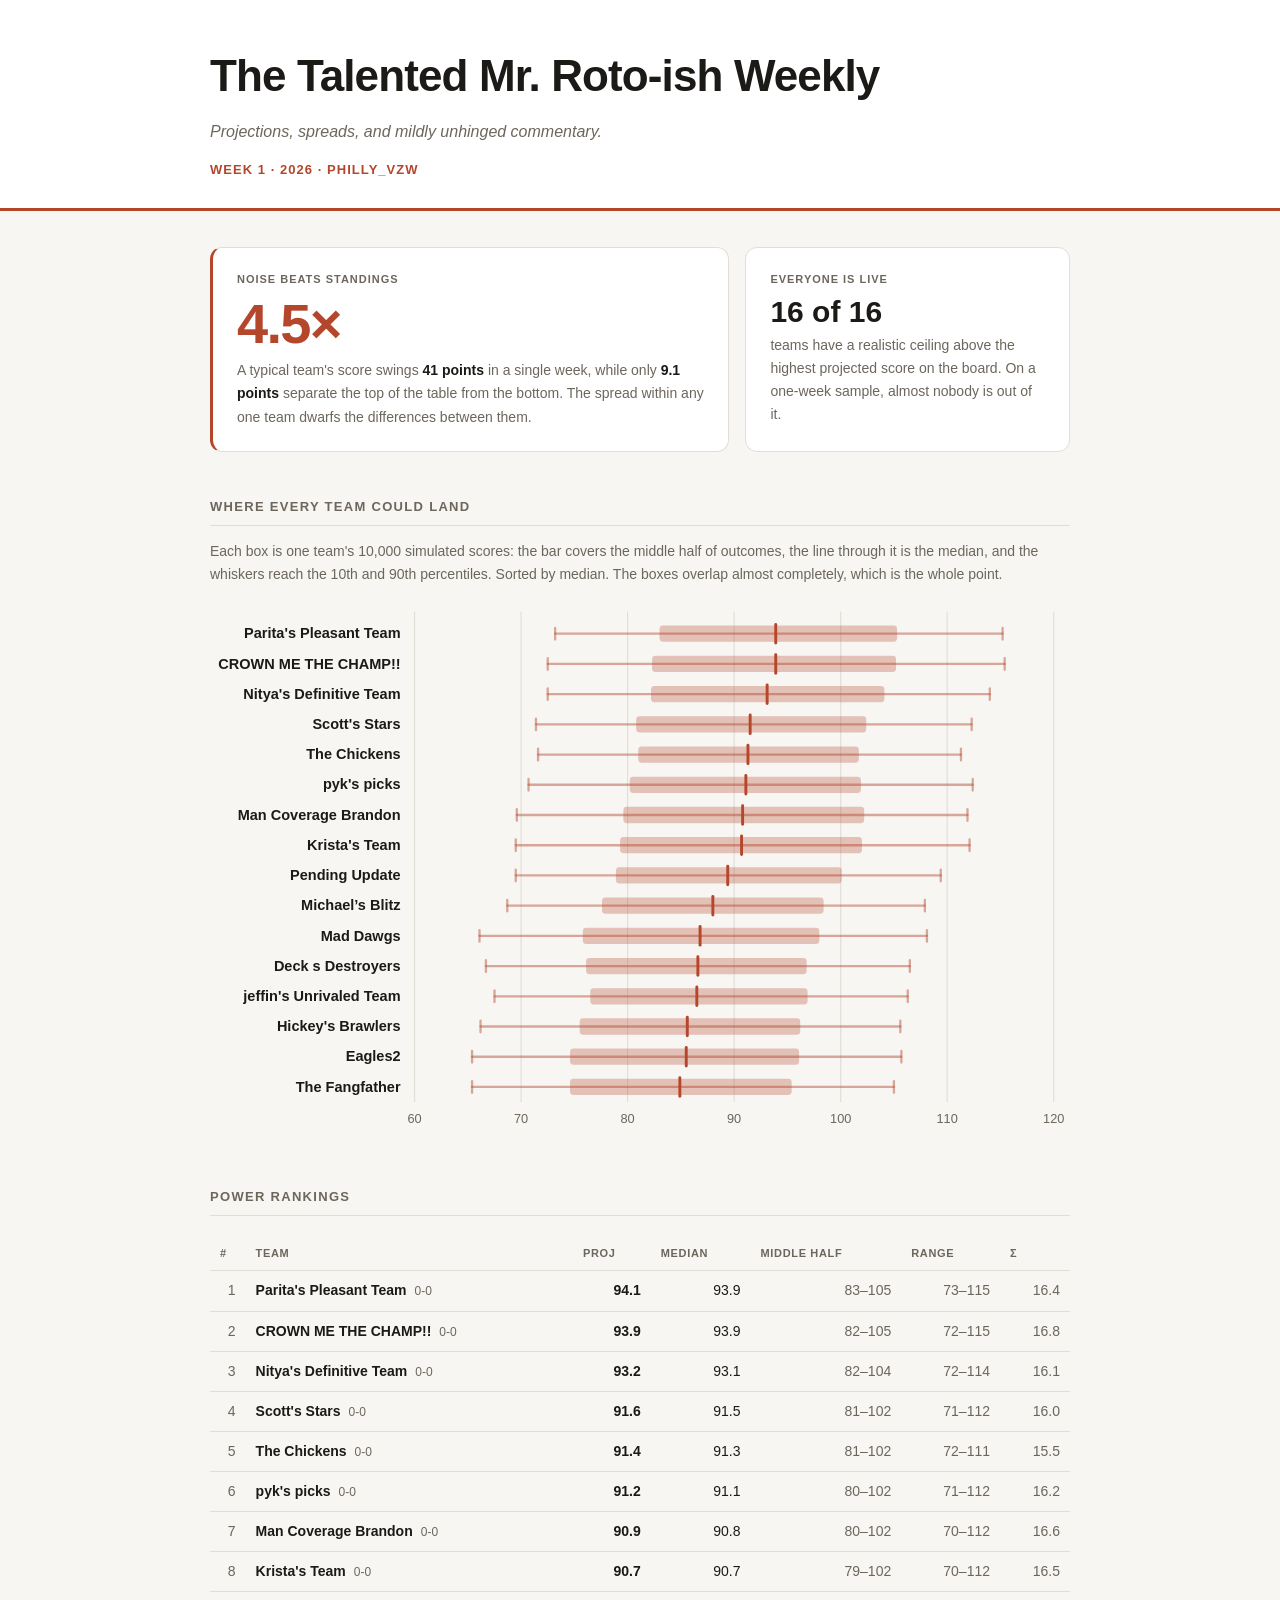
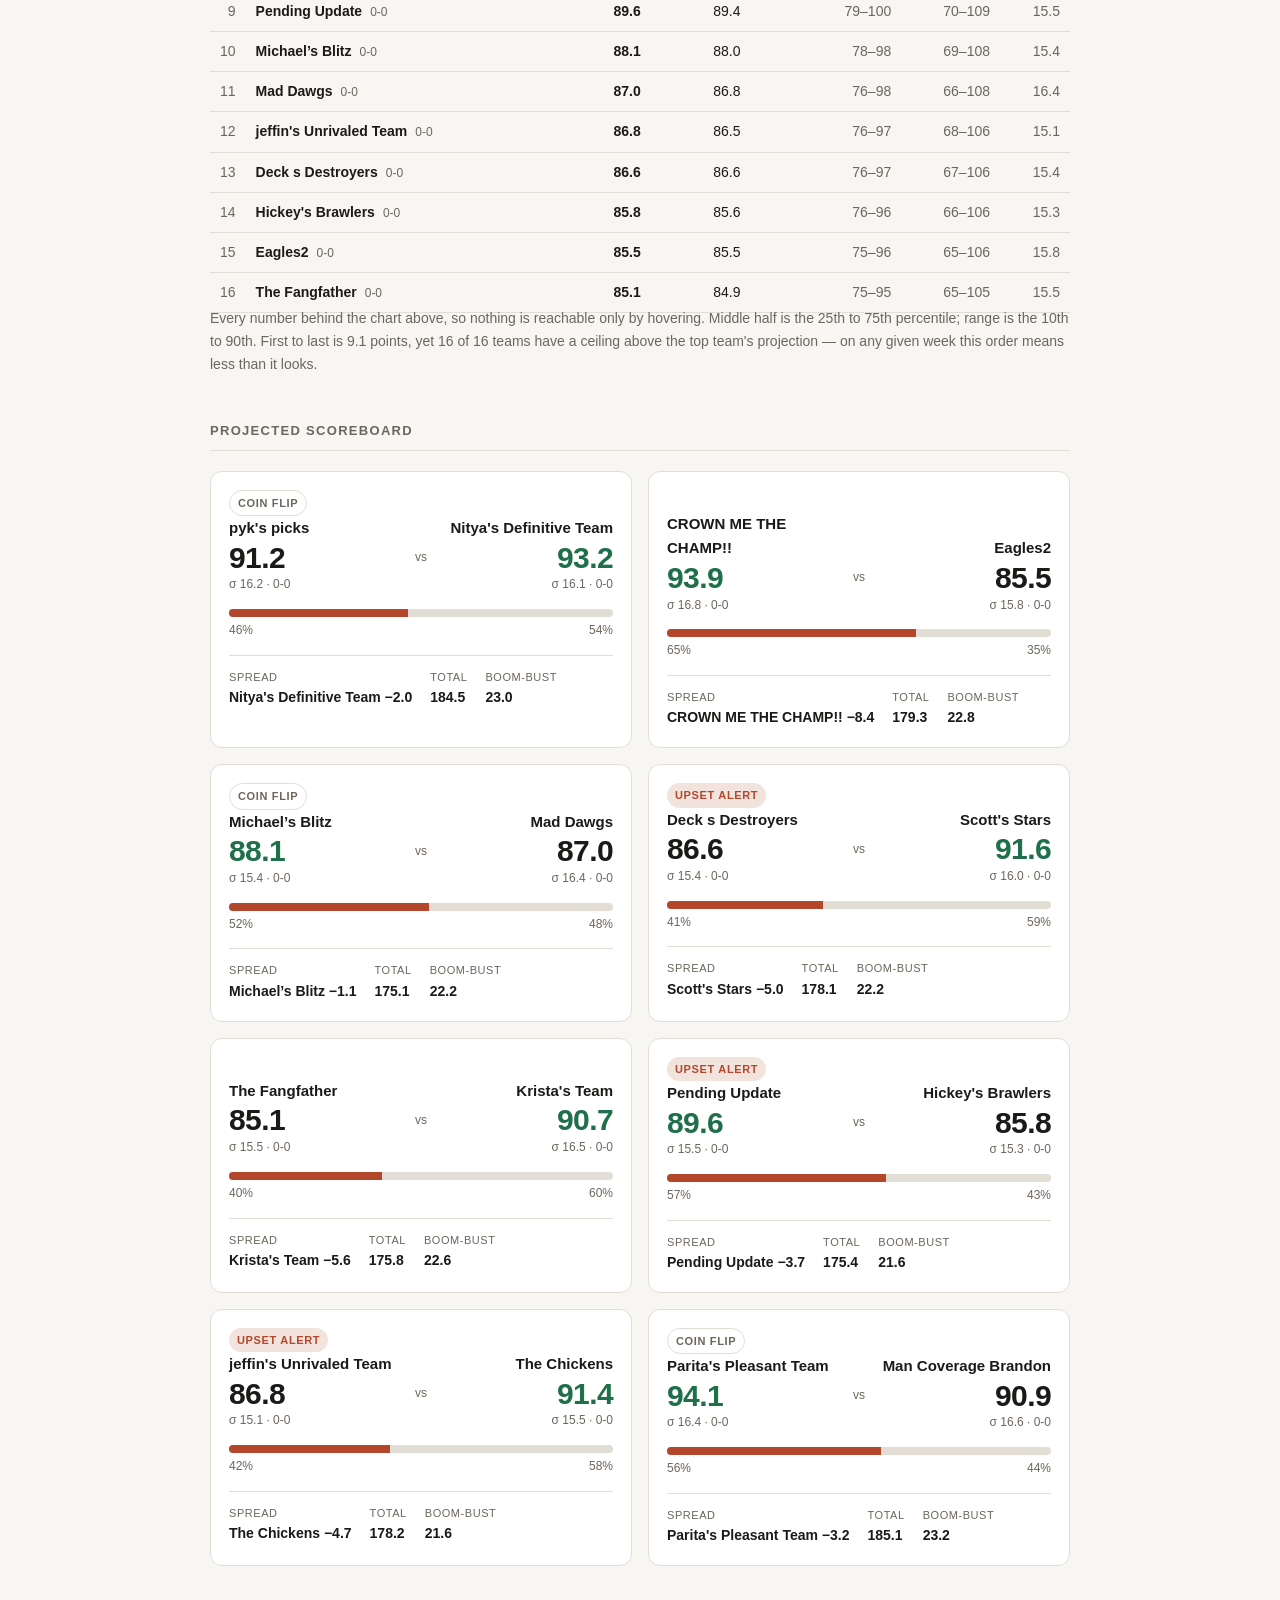
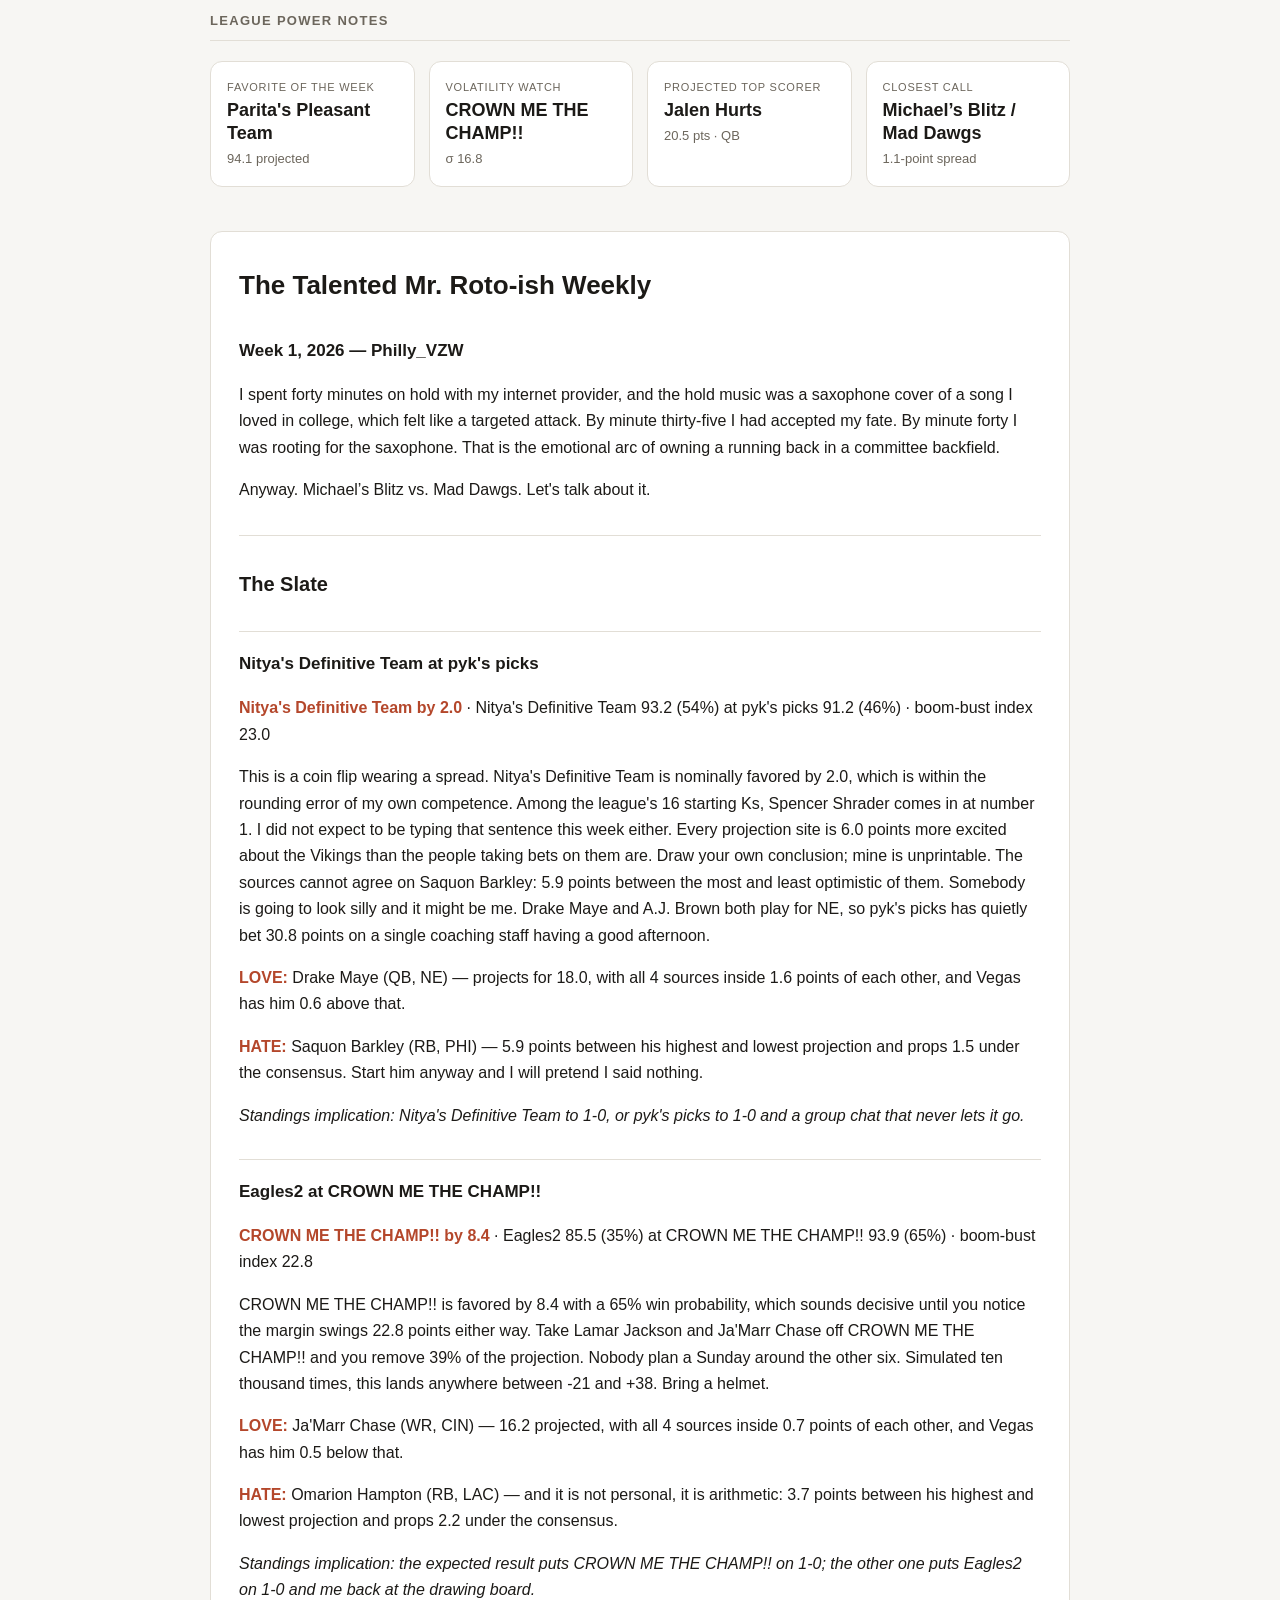
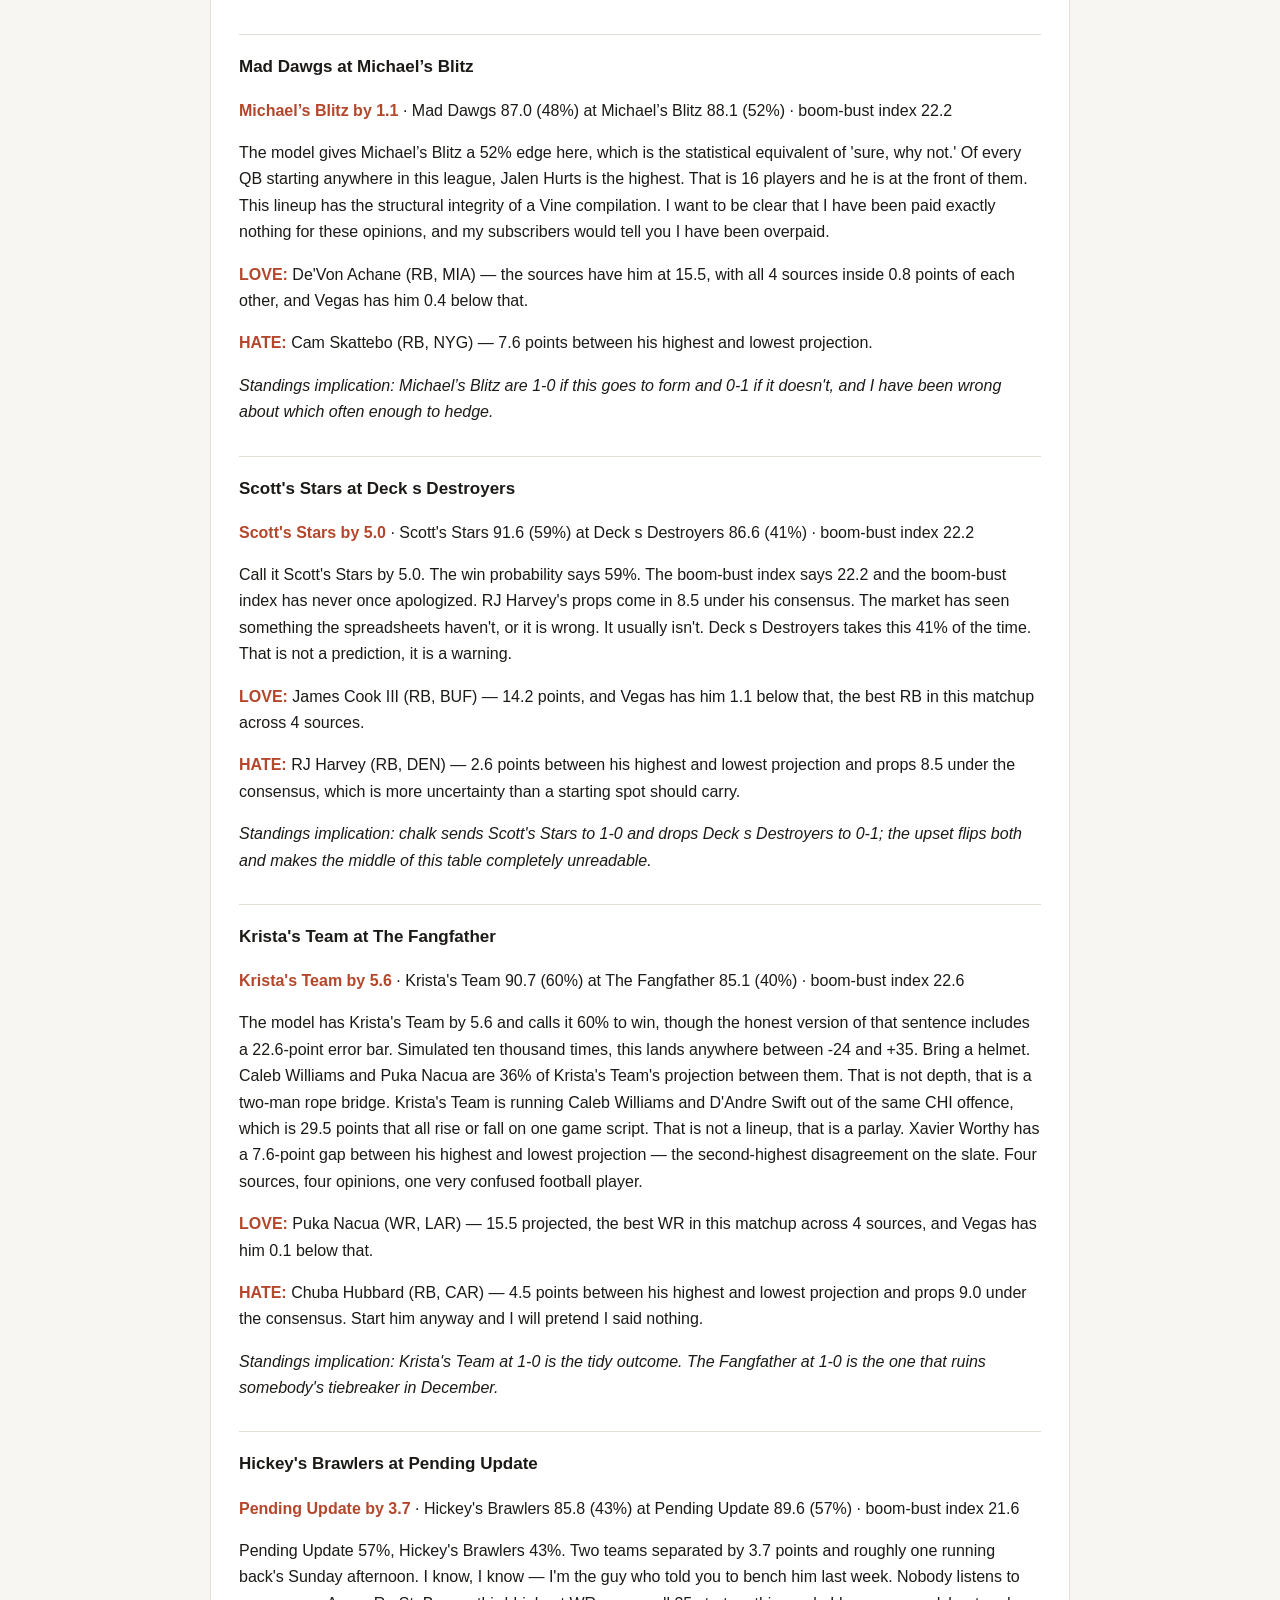
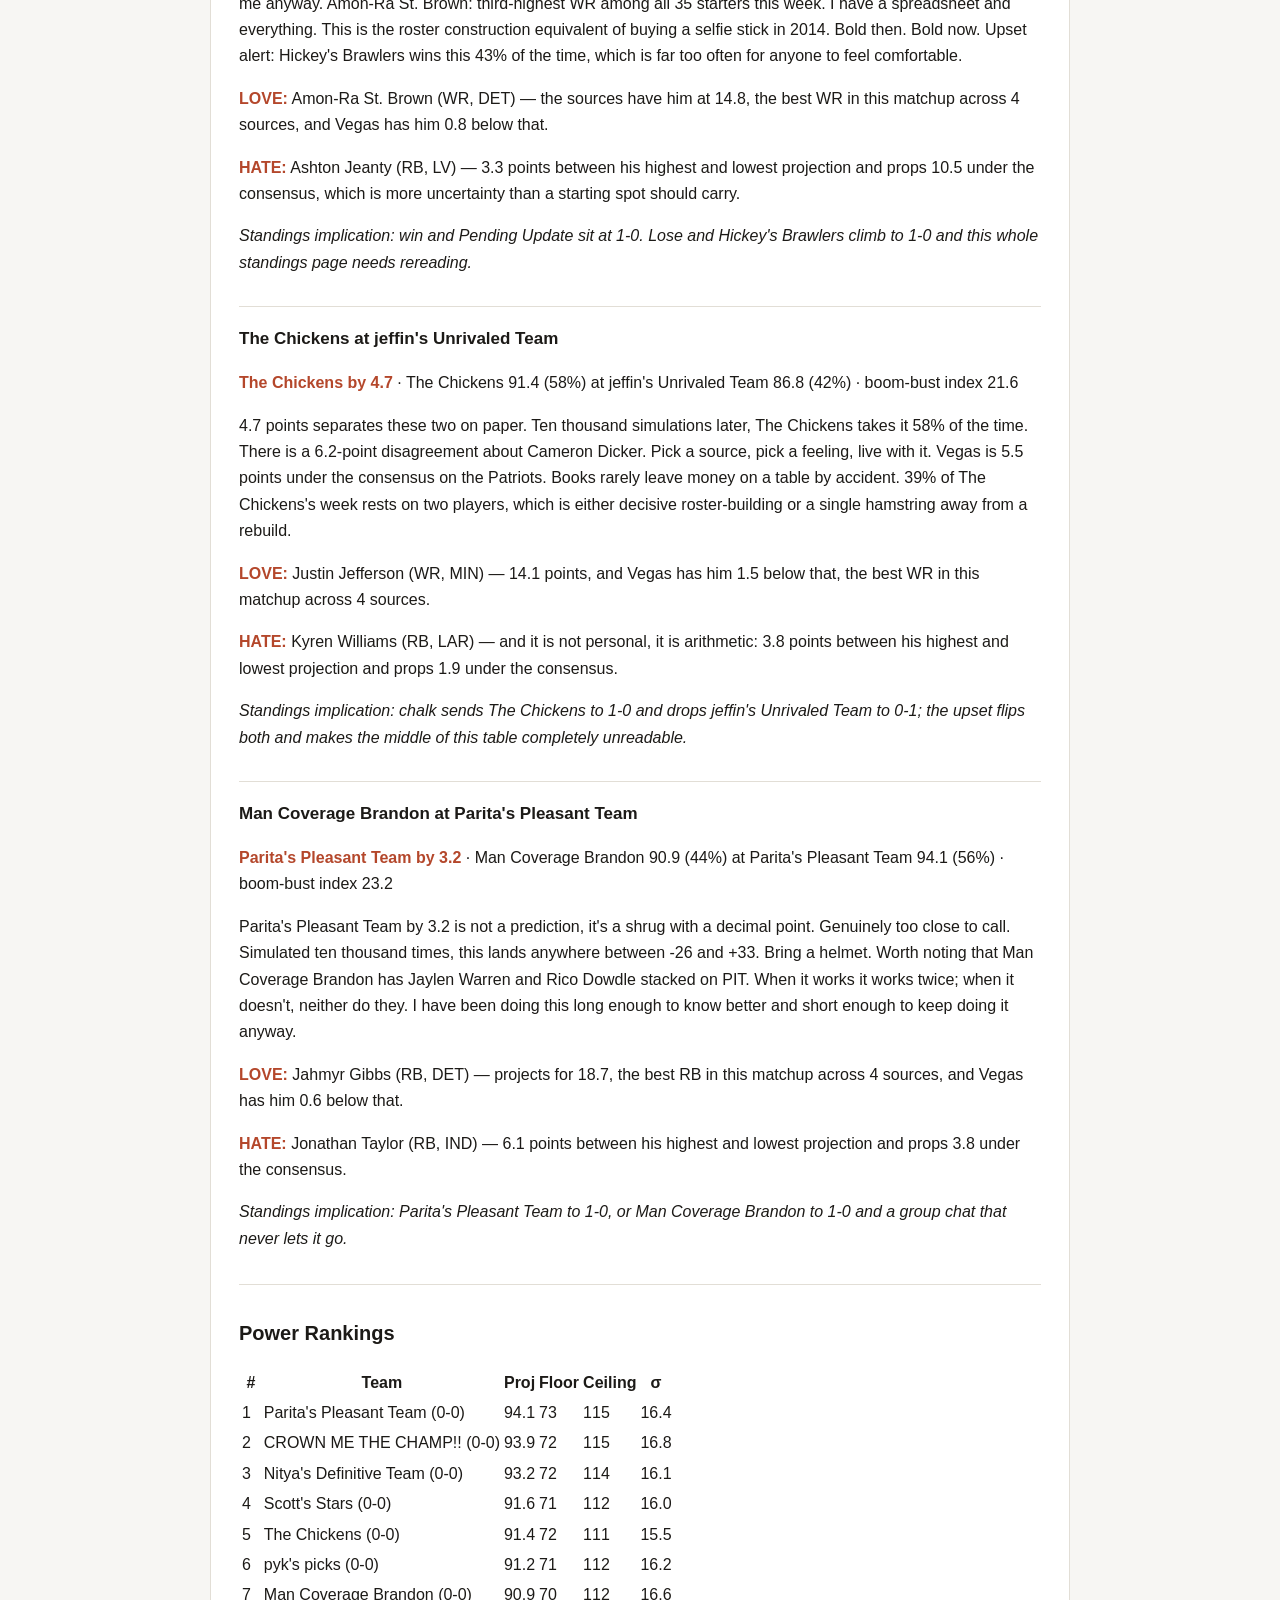
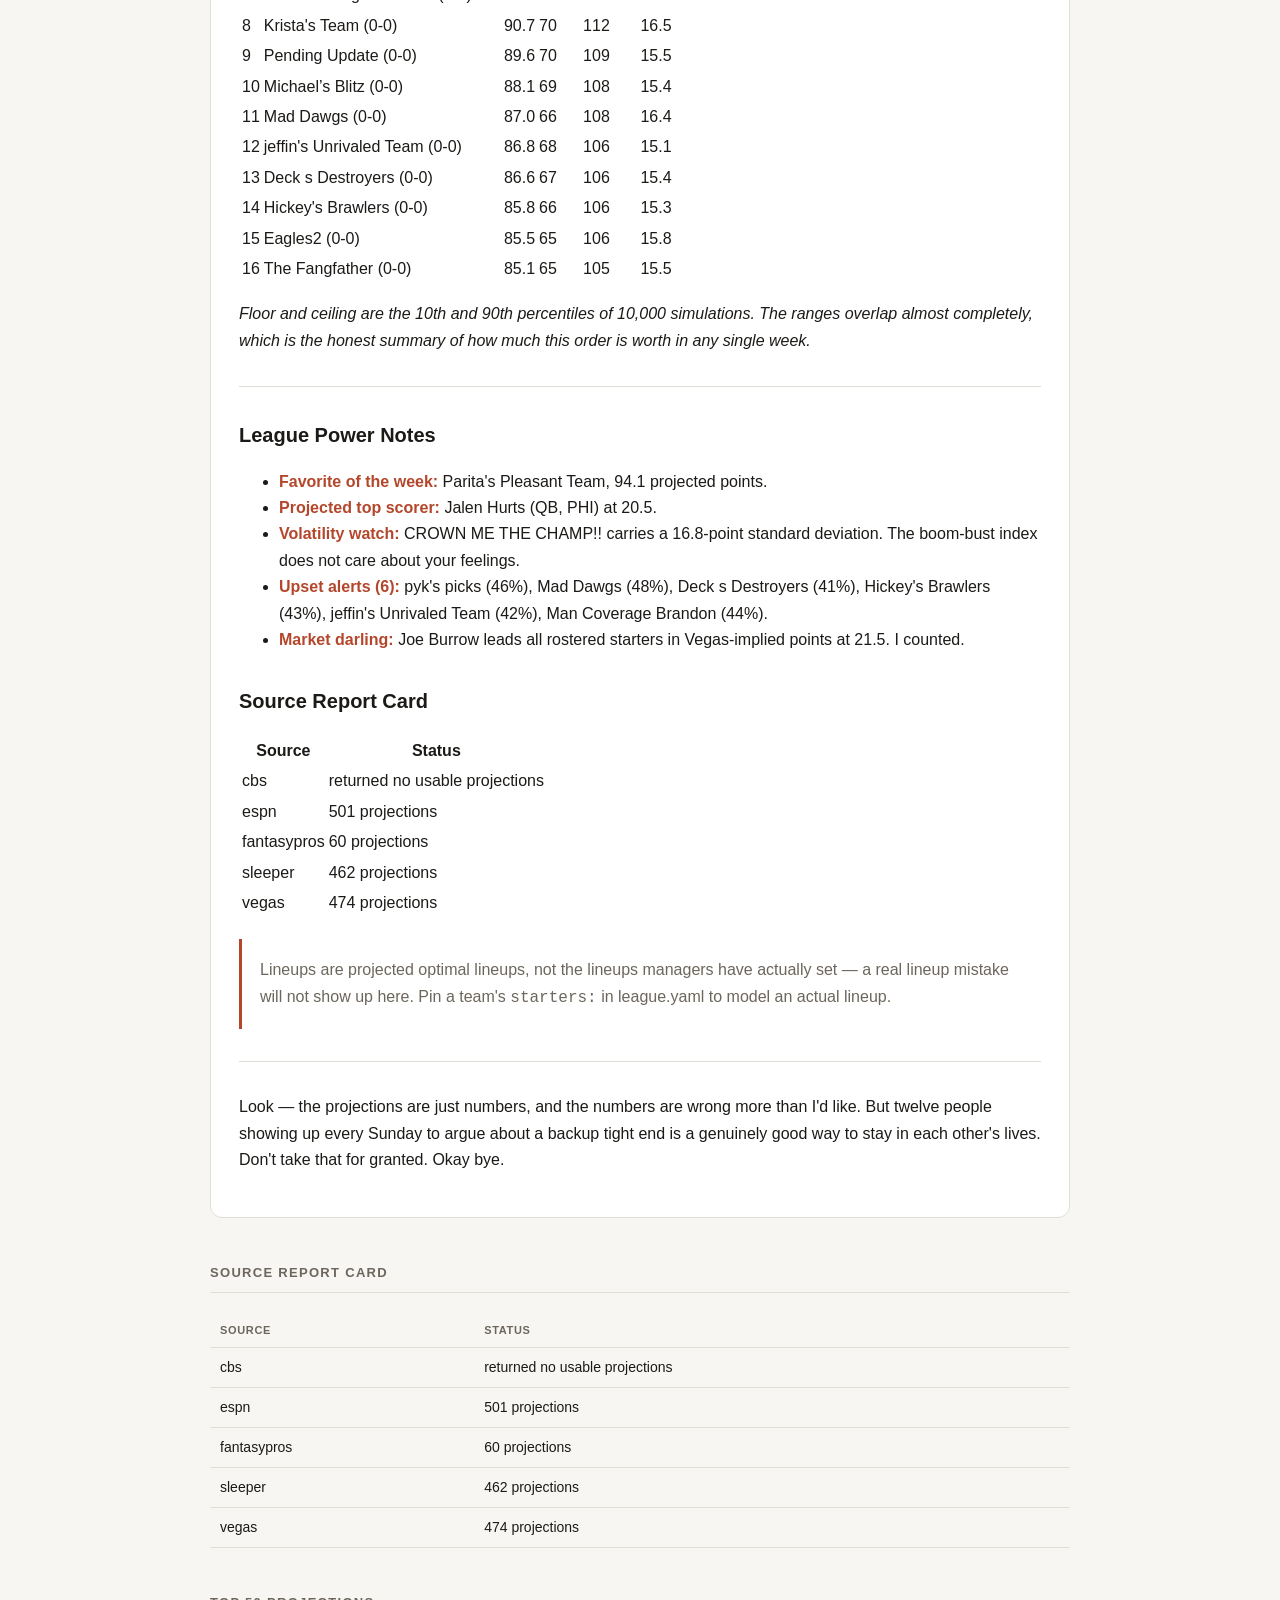
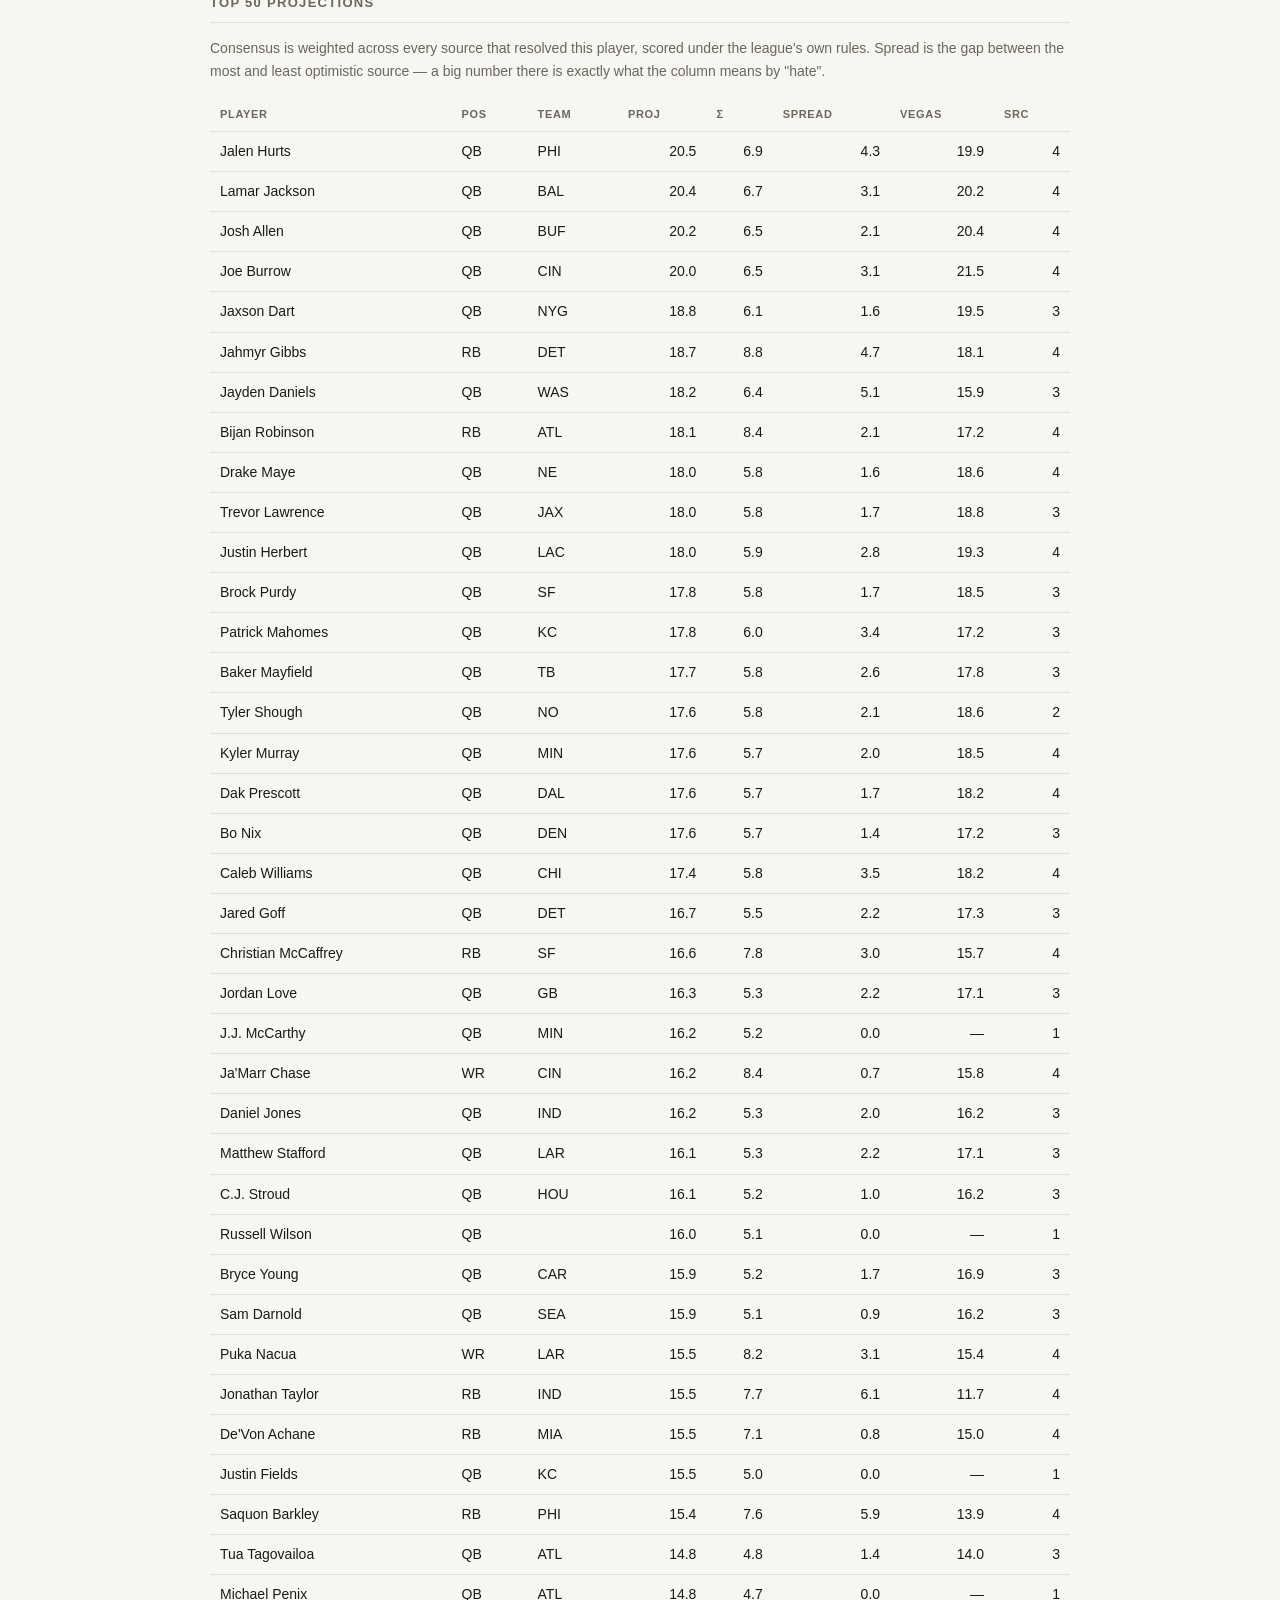
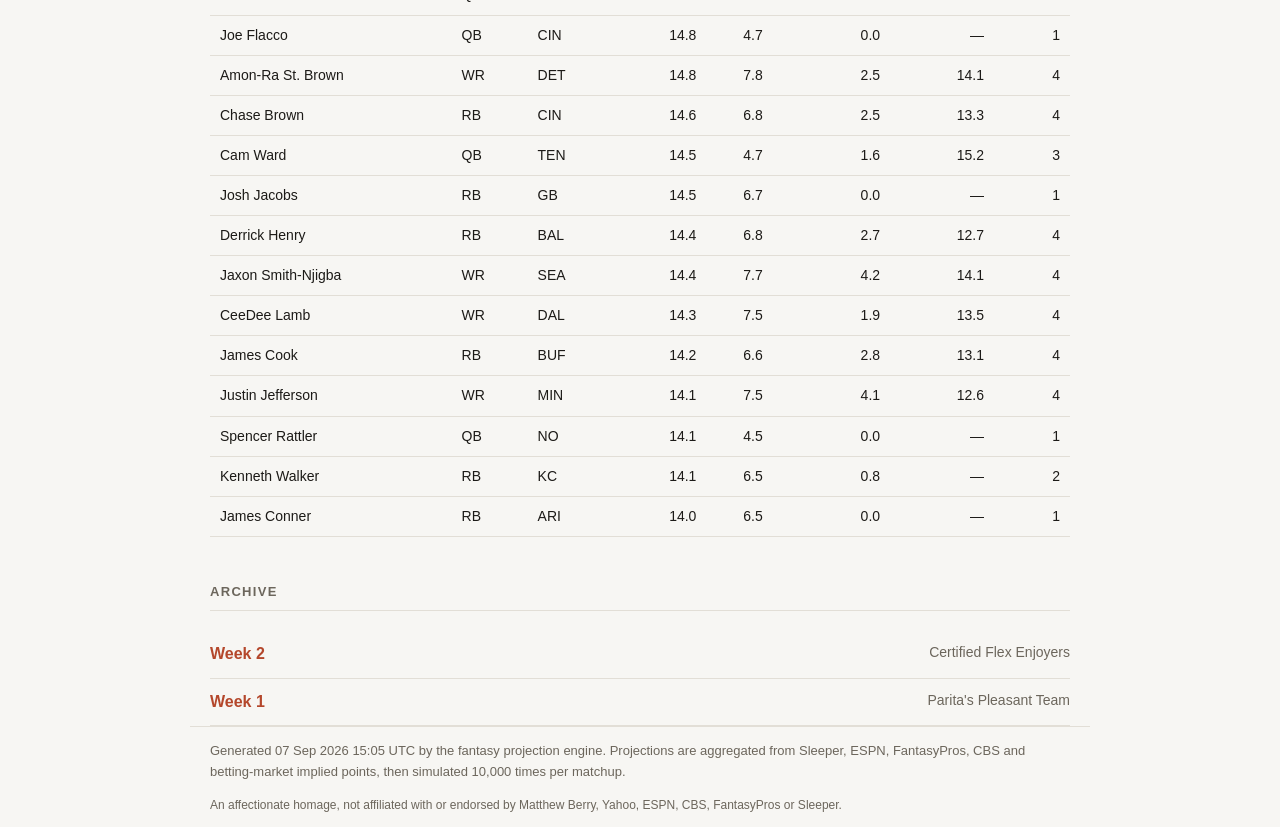
==== commit 45f74915: "Lead the page with a variance box plot and an executive summary The page opened with a ranked table," ====
--- a/docs/week-1.html
+++ b/docs/week-1.html
@@ -16,7 +16,24 @@
   </div>
 </header>
 <main class="wrap">
-<section><h2 class="section-title">Power Rankings</h2><div class="scroll"><table class="data rankings"><thead><tr><th class='num'>#</th><th>Team</th><th class='num'>Proj</th><th class='num'>Range</th><th class='rangehead'>Distribution<span class='rangescale'><span>65</span><span>115</span></span></th><th class='num'>&sigma;</th></tr></thead><tbody><tr><td class='num rank'>1</td><td class='rank-team'>Parita&#x27;s Pleasant Team<span class='rank-record'>0-0</span></td><td class='num strong'>94.1</td><td class='num muted'>73&ndash;115</td><td class='rangecell'><div class='rangetrack' role='img' aria-label="Parita&#x27;s Pleasant Team: projected 94.1, range 73 to 115"><div class='rangebar' style='left:15.60%;width:84.00%'></div><div class='rangedot' style='left:57.48%'></div></div></td><td class='num muted'>16.4</td></tr><tr><td class='num rank'>2</td><td class='rank-team'>CROWN ME THE CHAMP!!<span class='rank-record'>0-0</span></td><td class='num strong'>93.9</td><td class='num muted'>72&ndash;115</td><td class='rangecell'><div class='rangetrack' role='img' aria-label="CROWN ME THE CHAMP!!: projected 93.9, range 72 to 115"><div class='rangebar' style='left:14.20%;width:85.80%'></div><div class='rangedot' style='left:56.98%'></div></div></td><td class='num muted'>16.8</td></tr><tr><td class='num rank'>3</td><td class='rank-team'>Nitya&#x27;s Definitive Team<span class='rank-record'>0-0</span></td><td class='num strong'>93.2</td><td class='num muted'>72&ndash;114</td><td class='rangecell'><div class='rangetrack' role='img' aria-label="Nitya&#x27;s Definitive Team: projected 93.2, range 72 to 114"><div class='rangebar' style='left:14.20%;width:83.00%'></div><div class='rangedot' style='left:55.65%'></div></div></td><td class='num muted'>16.1</td></tr><tr><td class='num rank'>4</td><td class='rank-team'>Scott&#x27;s Stars<span class='rank-record'>0-0</span></td><td class='num strong'>91.6</td><td class='num muted'>71&ndash;112</td><td class='rangecell'><div class='rangetrack' role='img' aria-label="Scott&#x27;s Stars: projected 91.6, range 71 to 112"><div class='rangebar' style='left:12.00%;width:81.80%'></div><div class='rangedot' style='left:52.34%'></div></div></td><td class='num muted'>16.0</td></tr><tr><td class='num rank'>5</td><td class='rank-team'>The Chickens<span class='rank-record'>0-0</span></td><td class='num strong'>91.4</td><td class='num muted'>72&ndash;111</td><td class='rangecell'><div class='rangetrack' role='img' aria-label="The Chickens: projected 91.4, range 72 to 111"><div class='rangebar' style='left:12.40%;width:79.40%'></div><div class='rangedot' style='left:52.07%'></div></div></td><td class='num muted'>15.5</td></tr><tr><td class='num rank'>6</td><td class='rank-team'>pyk&#x27;s picks<span class='rank-record'>0-0</span></td><td class='num strong'>91.2</td><td class='num muted'>71&ndash;112</td><td class='rangecell'><div class='rangetrack' role='img' aria-label="pyk&#x27;s picks: projected 91.2, range 71 to 112"><div class='rangebar' style='left:10.60%;width:83.40%'></div><div class='rangedot' style='left:51.70%'></div></div></td><td class='num muted'>16.2</td></tr><tr><td class='num rank'>7</td><td class='rank-team'>Man Coverage Brandon<span class='rank-record'>0-0</span></td><td class='num strong'>90.9</td><td class='num muted'>70&ndash;112</td><td class='rangecell'><div class='rangetrack' role='img' aria-label="Man Coverage Brandon: projected 90.9, range 70 to 112"><div class='rangebar' style='left:8.40%;width:84.60%'></div><div class='rangedot' style='left:51.08%'></div></div></td><td class='num muted'>16.6</td></tr><tr><td class='num rank'>8</td><td class='rank-team'>Krista&#x27;s Team<span class='rank-record'>0-0</span></td><td class='num strong'>90.7</td><td class='num muted'>70&ndash;112</td><td class='rangecell'><div class='rangetrack' role='img' aria-label="Krista&#x27;s Team: projected 90.7, range 70 to 112"><div class='rangebar' style='left:8.20%;width:85.20%'></div><div class='rangedot' style='left:50.56%'></div></div></td><td class='num muted'>16.5</td></tr><tr><td class='num rank'>9</td><td class='rank-team'>Pending Update<span class='rank-record'>0-0</span></td><td class='num strong'>89.6</td><td class='num muted'>70&ndash;109</td><td class='rangecell'><div class='rangetrack' role='img' aria-label="Pending Update: projected 89.6, range 70 to 109"><div class='rangebar' style='left:8.20%;width:79.80%'></div><div class='rangedot' style='left:48.32%'></div></div></td><td class='num muted'>15.5</td></tr><tr><td class='num rank'>10</td><td class='rank-team'>Michael’s Blitz<span class='rank-record'>0-0</span></td><td class='num strong'>88.1</td><td class='num muted'>69&ndash;108</td><td class='rangecell'><div class='rangetrack' role='img' aria-label="Michael’s Blitz: projected 88.1, range 69 to 108"><div class='rangebar' style='left:6.60%;width:78.40%'></div><div class='rangedot' style='left:45.39%'></div></div></td><td class='num muted'>15.4</td></tr><tr><td class='num rank'>11</td><td class='rank-team'>Mad Dawgs<span class='rank-record'>0-0</span></td><td class='num strong'>87.0</td><td class='num muted'>66&ndash;108</td><td class='rangecell'><div class='rangetrack' role='img' aria-label="Mad Dawgs: projected 87.0, range 66 to 108"><div class='rangebar' style='left:1.40%;width:84.00%'></div><div class='rangedot' style='left:43.20%'></div></div></td><td class='num muted'>16.4</td></tr><tr><td class='num rank'>12</td><td class='rank-team'>jeffin&#x27;s Unrivaled Team<span class='rank-record'>0-0</span></td><td class='num strong'>86.8</td><td class='num muted'>68&ndash;106</td><td class='rangecell'><div class='rangetrack' role='img' aria-label="jeffin&#x27;s Unrivaled Team: projected 86.8, range 68 to 106"><div class='rangebar' style='left:4.20%;width:77.60%'></div><div class='rangedot' style='left:42.75%'></div></div></td><td class='num muted'>15.1</td></tr><tr><td class='num rank'>13</td><td class='rank-team'>Deck s Destroyers<span class='rank-record'>0-0</span></td><td class='num strong'>86.6</td><td class='num muted'>67&ndash;106</td><td class='rangecell'><div class='rangetrack' role='img' aria-label="Deck s Destroyers: projected 86.6, range 67 to 106"><div class='rangebar' style='left:2.60%;width:79.60%'></div><div class='rangedot' style='left:42.34%'></div></div></td><td class='num muted'>15.4</td></tr><tr><td class='num rank'>14</td><td class='rank-team'>Hickey&#x27;s Brawlers<span class='rank-record'>0-0</span></td><td class='num strong'>85.8</td><td class='num muted'>66&ndash;106</td><td class='rangecell'><div class='rangetrack' role='img' aria-label="Hickey&#x27;s Brawlers: projected 85.8, range 66 to 106"><div class='rangebar' style='left:1.60%;width:78.80%'></div><div class='rangedot' style='left:40.86%'></div></div></td><td class='num muted'>15.3</td></tr><tr><td class='num rank'>15</td><td class='rank-team'>Eagles2<span class='rank-record'>0-0</span></td><td class='num strong'>85.5</td><td class='num muted'>65&ndash;106</td><td class='rangecell'><div class='rangetrack' role='img' aria-label="Eagles2: projected 85.5, range 65 to 106"><div class='rangebar' style='left:0.00%;width:80.60%'></div><div class='rangedot' style='left:40.12%'></div></div></td><td class='num muted'>15.8</td></tr><tr><td class='num rank'>16</td><td class='rank-team'>The Fangfather<span class='rank-record'>0-0</span></td><td class='num strong'>85.1</td><td class='num muted'>65&ndash;105</td><td class='rangecell'><div class='rangetrack' role='img' aria-label="The Fangfather: projected 85.1, range 65 to 105"><div class='rangebar' style='left:0.00%;width:79.20%'></div><div class='rangedot' style='left:39.37%'></div></div></td><td class='num muted'>15.5</td></tr></tbody></table></div><p class="note">Ranked by projected points. The bar spans the 10th to 90th percentile of 10,000 simulations and the dot is the projection, all on one shared scale. First to last is 9.1 points, but 16 of 16 teams have a ceiling above the top team's projection — on any given week this order means less than it looks.</p></section>
+
+<section class="exec">
+  <div class="exec-hero">
+    <span class="exec-label">Noise beats standings</span>
+    <span class="exec-figure">4.5&times;</span>
+    <p class="exec-sub">A typical team's score swings <strong>41 points</strong> in a
+    single week, while only <strong>9.1 points</strong> separate the top of the table from
+    the bottom. The spread within any one team dwarfs the differences between them.</p>
+  </div>
+  <div class="exec-tile">
+    <span class="exec-label">Everyone is live</span>
+    <span class="exec-tile-figure">16 of 16</span>
+    <p class="exec-sub">teams have a realistic ceiling above the highest projected score on the
+    board. On a one-week sample, almost nobody is out of it.</p>
+  </div>
+</section>
+<section><h2 class="section-title">Where every team could land</h2><p class="note">Each box is one team's 10,000 simulated scores: the bar covers the middle half of outcomes, the line through it is the median, and the whiskers reach the 10th and 90th percentiles. Sorted by median. The boxes overlap almost completely, which is the whole point.</p><div class="scroll bp-wrap"><svg class="boxplot" viewBox="0 0 740 466" role="list" aria-label="Projected score distribution for each team" preserveAspectRatio="xMinYMin meet"><line class="bp-grid" x1="176.0" y1="10" x2="176.0" y2="432.0"/><text class="bp-tick" x="176.0" y="450.0">60</text><line class="bp-grid" x1="267.7" y1="10" x2="267.7" y2="432.0"/><text class="bp-tick" x="267.7" y="450.0">70</text><line class="bp-grid" x1="359.3" y1="10" x2="359.3" y2="432.0"/><text class="bp-tick" x="359.3" y="450.0">80</text><line class="bp-grid" x1="451.0" y1="10" x2="451.0" y2="432.0"/><text class="bp-tick" x="451.0" y="450.0">90</text><line class="bp-grid" x1="542.7" y1="10" x2="542.7" y2="432.0"/><text class="bp-tick" x="542.7" y="450.0">100</text><line class="bp-grid" x1="634.3" y1="10" x2="634.3" y2="432.0"/><text class="bp-tick" x="634.3" y="450.0">110</text><line class="bp-grid" x1="726.0" y1="10" x2="726.0" y2="432.0"/><text class="bp-tick" x="726.0" y="450.0">120</text><g class="bp-row" tabindex="0" role="listitem" data-readout="Parita&#x27;s Pleasant Team · median 93.9 · middle half 83–105 · range 73–115 · swing 42"><rect class="bp-hit" x="4" y="16.0" width="726" height="26"/><text class="bp-name" x="164" y="33.0">Parita&#x27;s Pleasant Team</text><line class="bp-whisker" x1="297.0" y1="29.0" x2="682.0" y2="29.0"/><line class="bp-cap" x1="297.0" y1="24.0" x2="297.0" y2="34.0"/><line class="bp-cap" x1="682.0" y1="24.0" x2="682.0" y2="34.0"/><rect class="bp-box" x="386.8" y="22.0" width="204.4" height="14" rx="3"/><line class="bp-median" x1="486.8" y1="21.0" x2="486.8" y2="37.0"/></g><g class="bp-row" tabindex="0" role="listitem" data-readout="CROWN ME THE CHAMP!! · median 93.9 · middle half 82–105 · range 72–115 · swing 43"><rect class="bp-hit" x="4" y="42.0" width="726" height="26"/><text class="bp-name" x="164" y="59.0">CROWN ME THE CHAMP!!</text><line class="bp-whisker" x1="290.6" y1="55.0" x2="683.8" y2="55.0"/><line class="bp-cap" x1="290.6" y1="50.0" x2="290.6" y2="60.0"/><line class="bp-cap" x1="683.8" y1="50.0" x2="683.8" y2="60.0"/><rect class="bp-box" x="380.4" y="48.0" width="209.9" height="14" rx="3"/><line class="bp-median" x1="486.8" y1="47.0" x2="486.8" y2="63.0"/></g><g class="bp-row" tabindex="0" role="listitem" data-readout="Nitya&#x27;s Definitive Team · median 93.1 · middle half 82–104 · range 72–114 · swing 42"><rect class="bp-hit" x="4" y="68.0" width="726" height="26"/><text class="bp-name" x="164" y="85.0">Nitya&#x27;s Definitive Team</text><line class="bp-whisker" x1="290.6" y1="81.0" x2="671.0" y2="81.0"/><line class="bp-cap" x1="290.6" y1="76.0" x2="290.6" y2="86.0"/><line class="bp-cap" x1="671.0" y1="76.0" x2="671.0" y2="86.0"/><rect class="bp-box" x="379.5" y="74.0" width="200.8" height="14" rx="3"/><line class="bp-median" x1="479.4" y1="73.0" x2="479.4" y2="89.0"/></g><g class="bp-row" tabindex="0" role="listitem" data-readout="Scott&#x27;s Stars · median 91.5 · middle half 81–102 · range 71–112 · swing 41"><rect class="bp-hit" x="4" y="94.0" width="726" height="26"/><text class="bp-name" x="164" y="111.0">Scott&#x27;s Stars</text><line class="bp-whisker" x1="280.5" y1="107.0" x2="655.4" y2="107.0"/><line class="bp-cap" x1="280.5" y1="102.0" x2="280.5" y2="112.0"/><line class="bp-cap" x1="655.4" y1="102.0" x2="655.4" y2="112.0"/><rect class="bp-box" x="366.7" y="100.0" width="198.0" height="14" rx="3"/><line class="bp-median" x1="464.8" y1="99.0" x2="464.8" y2="115.0"/></g><g class="bp-row" tabindex="0" role="listitem" data-readout="The Chickens · median 91.3 · middle half 81–102 · range 72–111 · swing 40"><rect class="bp-hit" x="4" y="120.0" width="726" height="26"/><text class="bp-name" x="164" y="137.0">The Chickens</text><line class="bp-whisker" x1="282.3" y1="133.0" x2="646.2" y2="133.0"/><line class="bp-cap" x1="282.3" y1="128.0" x2="282.3" y2="138.0"/><line class="bp-cap" x1="646.2" y1="128.0" x2="646.2" y2="138.0"/><rect class="bp-box" x="368.5" y="126.0" width="189.8" height="14" rx="3"/><line class="bp-median" x1="462.9" y1="125.0" x2="462.9" y2="141.0"/></g><g class="bp-row" tabindex="0" role="listitem" data-readout="pyk&#x27;s picks · median 91.1 · middle half 80–102 · range 71–112 · swing 42"><rect class="bp-hit" x="4" y="146.0" width="726" height="26"/><text class="bp-name" x="164" y="163.0">pyk&#x27;s picks</text><line class="bp-whisker" x1="274.1" y1="159.0" x2="656.3" y2="159.0"/><line class="bp-cap" x1="274.1" y1="154.0" x2="274.1" y2="164.0"/><line class="bp-cap" x1="656.3" y1="154.0" x2="656.3" y2="164.0"/><rect class="bp-box" x="361.2" y="152.0" width="198.9" height="14" rx="3"/><line class="bp-median" x1="461.1" y1="151.0" x2="461.1" y2="167.0"/></g><g class="bp-row" tabindex="0" role="listitem" data-readout="Man Coverage Brandon · median 90.8 · middle half 80–102 · range 70–112 · swing 42"><rect class="bp-hit" x="4" y="172.0" width="726" height="26"/><text class="bp-name" x="164" y="189.0">Man Coverage Brandon</text><line class="bp-whisker" x1="264.0" y1="185.0" x2="651.8" y2="185.0"/><line class="bp-cap" x1="264.0" y1="180.0" x2="264.0" y2="190.0"/><line class="bp-cap" x1="651.8" y1="180.0" x2="651.8" y2="190.0"/><rect class="bp-box" x="355.7" y="178.0" width="207.2" height="14" rx="3"/><line class="bp-median" x1="458.3" y1="177.0" x2="458.3" y2="193.0"/></g><g class="bp-row" tabindex="0" role="listitem" data-readout="Krista&#x27;s Team · median 90.7 · middle half 79–102 · range 70–112 · swing 43"><rect class="bp-hit" x="4" y="198.0" width="726" height="26"/><text class="bp-name" x="164" y="215.0">Krista&#x27;s Team</text><line class="bp-whisker" x1="263.1" y1="211.0" x2="653.6" y2="211.0"/><line class="bp-cap" x1="263.1" y1="206.0" x2="263.1" y2="216.0"/><line class="bp-cap" x1="653.6" y1="206.0" x2="653.6" y2="216.0"/><rect class="bp-box" x="352.9" y="204.0" width="208.1" height="14" rx="3"/><line class="bp-median" x1="457.4" y1="203.0" x2="457.4" y2="219.0"/></g><g class="bp-row" tabindex="0" role="listitem" data-readout="Pending Update · median 89.4 · middle half 79–100 · range 70–109 · swing 40"><rect class="bp-hit" x="4" y="224.0" width="726" height="26"/><text class="bp-name" x="164" y="241.0">Pending Update</text><line class="bp-whisker" x1="263.1" y1="237.0" x2="628.8" y2="237.0"/><line class="bp-cap" x1="263.1" y1="232.0" x2="263.1" y2="242.0"/><line class="bp-cap" x1="628.8" y1="232.0" x2="628.8" y2="242.0"/><rect class="bp-box" x="349.3" y="230.0" width="194.3" height="14" rx="3"/><line class="bp-median" x1="445.5" y1="229.0" x2="445.5" y2="245.0"/></g><g class="bp-row" tabindex="0" role="listitem" data-readout="Michael’s Blitz · median 88.0 · middle half 78–98 · range 69–108 · swing 39"><rect class="bp-hit" x="4" y="250.0" width="726" height="26"/><text class="bp-name" x="164" y="267.0">Michael’s Blitz</text><line class="bp-whisker" x1="255.8" y1="263.0" x2="615.1" y2="263.0"/><line class="bp-cap" x1="255.8" y1="258.0" x2="255.8" y2="268.0"/><line class="bp-cap" x1="615.1" y1="258.0" x2="615.1" y2="268.0"/><rect class="bp-box" x="337.3" y="256.0" width="190.7" height="14" rx="3"/><line class="bp-median" x1="432.7" y1="255.0" x2="432.7" y2="271.0"/></g><g class="bp-row" tabindex="0" role="listitem" data-readout="Mad Dawgs · median 86.8 · middle half 76–98 · range 66–108 · swing 42"><rect class="bp-hit" x="4" y="276.0" width="726" height="26"/><text class="bp-name" x="164" y="293.0">Mad Dawgs</text><line class="bp-whisker" x1="231.9" y1="289.0" x2="616.9" y2="289.0"/><line class="bp-cap" x1="231.9" y1="284.0" x2="231.9" y2="294.0"/><line class="bp-cap" x1="616.9" y1="284.0" x2="616.9" y2="294.0"/><rect class="bp-box" x="320.8" y="282.0" width="203.5" height="14" rx="3"/><line class="bp-median" x1="421.7" y1="281.0" x2="421.7" y2="297.0"/></g><g class="bp-row" tabindex="0" role="listitem" data-readout="Deck s Destroyers · median 86.6 · middle half 76–97 · range 67–106 · swing 40"><rect class="bp-hit" x="4" y="302.0" width="726" height="26"/><text class="bp-name" x="164" y="319.0">Deck s Destroyers</text><line class="bp-whisker" x1="237.4" y1="315.0" x2="602.2" y2="315.0"/><line class="bp-cap" x1="237.4" y1="310.0" x2="237.4" y2="320.0"/><line class="bp-cap" x1="602.2" y1="310.0" x2="602.2" y2="320.0"/><rect class="bp-box" x="323.6" y="308.0" width="189.8" height="14" rx="3"/><line class="bp-median" x1="419.8" y1="307.0" x2="419.8" y2="323.0"/></g><g class="bp-row" tabindex="0" role="listitem" data-readout="jeffin&#x27;s Unrivaled Team · median 86.5 · middle half 76–97 · range 68–106 · swing 39"><rect class="bp-hit" x="4" y="328.0" width="726" height="26"/><text class="bp-name" x="164" y="345.0">jeffin&#x27;s Unrivaled Team</text><line class="bp-whisker" x1="244.8" y1="341.0" x2="600.4" y2="341.0"/><line class="bp-cap" x1="244.8" y1="336.0" x2="244.8" y2="346.0"/><line class="bp-cap" x1="600.4" y1="336.0" x2="600.4" y2="346.0"/><rect class="bp-box" x="327.2" y="334.0" width="187.0" height="14" rx="3"/><line class="bp-median" x1="418.9" y1="333.0" x2="418.9" y2="349.0"/></g><g class="bp-row" tabindex="0" role="listitem" data-readout="Hickey&#x27;s Brawlers · median 85.6 · middle half 76–96 · range 66–106 · swing 39"><rect class="bp-hit" x="4" y="354.0" width="726" height="26"/><text class="bp-name" x="164" y="371.0">Hickey&#x27;s Brawlers</text><line class="bp-whisker" x1="232.8" y1="367.0" x2="594.0" y2="367.0"/><line class="bp-cap" x1="232.8" y1="362.0" x2="232.8" y2="372.0"/><line class="bp-cap" x1="594.0" y1="362.0" x2="594.0" y2="372.0"/><rect class="bp-box" x="318.1" y="360.0" width="189.8" height="14" rx="3"/><line class="bp-median" x1="410.7" y1="359.0" x2="410.7" y2="375.0"/></g><g class="bp-row" tabindex="0" role="listitem" data-readout="Eagles2 · median 85.5 · middle half 75–96 · range 65–106 · swing 40"><rect class="bp-hit" x="4" y="380.0" width="726" height="26"/><text class="bp-name" x="164" y="397.0">Eagles2</text><line class="bp-whisker" x1="225.5" y1="393.0" x2="594.9" y2="393.0"/><line class="bp-cap" x1="225.5" y1="388.0" x2="225.5" y2="398.0"/><line class="bp-cap" x1="594.9" y1="388.0" x2="594.9" y2="398.0"/><rect class="bp-box" x="309.8" y="386.0" width="197.1" height="14" rx="3"/><line class="bp-median" x1="409.8" y1="385.0" x2="409.8" y2="401.0"/></g><g class="bp-row" tabindex="0" role="listitem" data-readout="The Fangfather · median 84.9 · middle half 75–95 · range 65–105 · swing 40"><rect class="bp-hit" x="4" y="406.0" width="726" height="26"/><text class="bp-name" x="164" y="423.0">The Fangfather</text><line class="bp-whisker" x1="225.5" y1="419.0" x2="588.5" y2="419.0"/><line class="bp-cap" x1="225.5" y1="414.0" x2="225.5" y2="424.0"/><line class="bp-cap" x1="588.5" y1="414.0" x2="588.5" y2="424.0"/><rect class="bp-box" x="309.8" y="412.0" width="190.7" height="14" rx="3"/><line class="bp-median" x1="404.3" y1="411.0" x2="404.3" y2="427.0"/></g></svg></div><div class="bp-tip" id="bp-tip" role="status" aria-live="polite" hidden></div></section>
+<section><h2 class="section-title">Power Rankings</h2><div class="scroll"><table class="data rankings"><thead><tr><th class='num'>#</th><th>Team</th><th class='num'>Proj</th><th class='num'>Median</th><th class='num'>Middle half</th><th class='num'>Range</th><th class='num'>&sigma;</th></tr></thead><tbody><tr><td class='num rank'>1</td><td class='rank-team'>Parita&#x27;s Pleasant Team<span class='rank-record'>0-0</span></td><td class='num strong'>94.1</td><td class='num'>93.9</td><td class='num muted'>83&ndash;105</td><td class='num muted'>73&ndash;115</td><td class='num muted'>16.4</td></tr><tr><td class='num rank'>2</td><td class='rank-team'>CROWN ME THE CHAMP!!<span class='rank-record'>0-0</span></td><td class='num strong'>93.9</td><td class='num'>93.9</td><td class='num muted'>82&ndash;105</td><td class='num muted'>72&ndash;115</td><td class='num muted'>16.8</td></tr><tr><td class='num rank'>3</td><td class='rank-team'>Nitya&#x27;s Definitive Team<span class='rank-record'>0-0</span></td><td class='num strong'>93.2</td><td class='num'>93.1</td><td class='num muted'>82&ndash;104</td><td class='num muted'>72&ndash;114</td><td class='num muted'>16.1</td></tr><tr><td class='num rank'>4</td><td class='rank-team'>Scott&#x27;s Stars<span class='rank-record'>0-0</span></td><td class='num strong'>91.6</td><td class='num'>91.5</td><td class='num muted'>81&ndash;102</td><td class='num muted'>71&ndash;112</td><td class='num muted'>16.0</td></tr><tr><td class='num rank'>5</td><td class='rank-team'>The Chickens<span class='rank-record'>0-0</span></td><td class='num strong'>91.4</td><td class='num'>91.3</td><td class='num muted'>81&ndash;102</td><td class='num muted'>72&ndash;111</td><td class='num muted'>15.5</td></tr><tr><td class='num rank'>6</td><td class='rank-team'>pyk&#x27;s picks<span class='rank-record'>0-0</span></td><td class='num strong'>91.2</td><td class='num'>91.1</td><td class='num muted'>80&ndash;102</td><td class='num muted'>71&ndash;112</td><td class='num muted'>16.2</td></tr><tr><td class='num rank'>7</td><td class='rank-team'>Man Coverage Brandon<span class='rank-record'>0-0</span></td><td class='num strong'>90.9</td><td class='num'>90.8</td><td class='num muted'>80&ndash;102</td><td class='num muted'>70&ndash;112</td><td class='num muted'>16.6</td></tr><tr><td class='num rank'>8</td><td class='rank-team'>Krista&#x27;s Team<span class='rank-record'>0-0</span></td><td class='num strong'>90.7</td><td class='num'>90.7</td><td class='num muted'>79&ndash;102</td><td class='num muted'>70&ndash;112</td><td class='num muted'>16.5</td></tr><tr><td class='num rank'>9</td><td class='rank-team'>Pending Update<span class='rank-record'>0-0</span></td><td class='num strong'>89.6</td><td class='num'>89.4</td><td class='num muted'>79&ndash;100</td><td class='num muted'>70&ndash;109</td><td class='num muted'>15.5</td></tr><tr><td class='num rank'>10</td><td class='rank-team'>Michael’s Blitz<span class='rank-record'>0-0</span></td><td class='num strong'>88.1</td><td class='num'>88.0</td><td class='num muted'>78&ndash;98</td><td class='num muted'>69&ndash;108</td><td class='num muted'>15.4</td></tr><tr><td class='num rank'>11</td><td class='rank-team'>Mad Dawgs<span class='rank-record'>0-0</span></td><td class='num strong'>87.0</td><td class='num'>86.8</td><td class='num muted'>76&ndash;98</td><td class='num muted'>66&ndash;108</td><td class='num muted'>16.4</td></tr><tr><td class='num rank'>12</td><td class='rank-team'>jeffin&#x27;s Unrivaled Team<span class='rank-record'>0-0</span></td><td class='num strong'>86.8</td><td class='num'>86.5</td><td class='num muted'>76&ndash;97</td><td class='num muted'>68&ndash;106</td><td class='num muted'>15.1</td></tr><tr><td class='num rank'>13</td><td class='rank-team'>Deck s Destroyers<span class='rank-record'>0-0</span></td><td class='num strong'>86.6</td><td class='num'>86.6</td><td class='num muted'>76&ndash;97</td><td class='num muted'>67&ndash;106</td><td class='num muted'>15.4</td></tr><tr><td class='num rank'>14</td><td class='rank-team'>Hickey&#x27;s Brawlers<span class='rank-record'>0-0</span></td><td class='num strong'>85.8</td><td class='num'>85.6</td><td class='num muted'>76&ndash;96</td><td class='num muted'>66&ndash;106</td><td class='num muted'>15.3</td></tr><tr><td class='num rank'>15</td><td class='rank-team'>Eagles2<span class='rank-record'>0-0</span></td><td class='num strong'>85.5</td><td class='num'>85.5</td><td class='num muted'>75&ndash;96</td><td class='num muted'>65&ndash;106</td><td class='num muted'>15.8</td></tr><tr><td class='num rank'>16</td><td class='rank-team'>The Fangfather<span class='rank-record'>0-0</span></td><td class='num strong'>85.1</td><td class='num'>84.9</td><td class='num muted'>75&ndash;95</td><td class='num muted'>65&ndash;105</td><td class='num muted'>15.5</td></tr></tbody></table></div><p class="note">Every number behind the chart above, so nothing is reachable only by hovering. Middle half is the 25th to 75th percentile; range is the 10th to 90th. First to last is 9.1 points, yet 16 of 16 teams have a ceiling above the top team's projection — on any given week this order means less than it looks.</p></section>
 <section><h2 class="section-title">Projected Scoreboard</h2><div class="grid">
 <article class="card">
   <div class="card-tags"><span class="tag tag-flip">Coin flip</span></div>
@@ -289,8 +306,35 @@
 <section><h2 class="section-title">Top 50 Projections</h2><p class="note">Consensus is weighted across every source that resolved this player, scored under the league's own rules. Spread is the gap between the most and least optimistic source — a big number there is exactly what the column means by "hate".</p><div class="scroll"><table class="data"><thead><tr><th>Player</th><th>Pos</th><th>Team</th><th>Proj</th><th>&sigma;</th><th>Spread</th><th>Vegas</th><th>Src</th></tr></thead><tbody><tr><td>Jalen Hurts</td><td>QB</td><td>PHI</td><td class='num'>20.5</td><td class='num'>6.9</td><td class='num'>4.3</td><td class='num'>19.9</td><td class='num'>4</td></tr><tr><td>Lamar Jackson</td><td>QB</td><td>BAL</td><td class='num'>20.4</td><td class='num'>6.7</td><td class='num'>3.1</td><td class='num'>20.2</td><td class='num'>4</td></tr><tr><td>Josh Allen</td><td>QB</td><td>BUF</td><td class='num'>20.2</td><td class='num'>6.5</td><td class='num'>2.1</td><td class='num'>20.4</td><td class='num'>4</td></tr><tr><td>Joe Burrow</td><td>QB</td><td>CIN</td><td class='num'>20.0</td><td class='num'>6.5</td><td class='num'>3.1</td><td class='num'>21.5</td><td class='num'>4</td></tr><tr><td>Jaxson Dart</td><td>QB</td><td>NYG</td><td class='num'>18.8</td><td class='num'>6.1</td><td class='num'>1.6</td><td class='num'>19.5</td><td class='num'>3</td></tr><tr><td>Jahmyr Gibbs</td><td>RB</td><td>DET</td><td class='num'>18.7</td><td class='num'>8.8</td><td class='num'>4.7</td><td class='num'>18.1</td><td class='num'>4</td></tr><tr><td>Jayden Daniels</td><td>QB</td><td>WAS</td><td class='num'>18.2</td><td class='num'>6.4</td><td class='num'>5.1</td><td class='num'>15.9</td><td class='num'>3</td></tr><tr><td>Bijan Robinson</td><td>RB</td><td>ATL</td><td class='num'>18.1</td><td class='num'>8.4</td><td class='num'>2.1</td><td class='num'>17.2</td><td class='num'>4</td></tr><tr><td>Drake Maye</td><td>QB</td><td>NE</td><td class='num'>18.0</td><td class='num'>5.8</td><td class='num'>1.6</td><td class='num'>18.6</td><td class='num'>4</td></tr><tr><td>Trevor Lawrence</td><td>QB</td><td>JAX</td><td class='num'>18.0</td><td class='num'>5.8</td><td class='num'>1.7</td><td class='num'>18.8</td><td class='num'>3</td></tr><tr><td>Justin Herbert</td><td>QB</td><td>LAC</td><td class='num'>18.0</td><td class='num'>5.9</td><td class='num'>2.8</td><td class='num'>19.3</td><td class='num'>4</td></tr><tr><td>Brock Purdy</td><td>QB</td><td>SF</td><td class='num'>17.8</td><td class='num'>5.8</td><td class='num'>1.7</td><td class='num'>18.5</td><td class='num'>3</td></tr><tr><td>Patrick Mahomes</td><td>QB</td><td>KC</td><td class='num'>17.8</td><td class='num'>6.0</td><td class='num'>3.4</td><td class='num'>17.2</td><td class='num'>3</td></tr><tr><td>Baker Mayfield</td><td>QB</td><td>TB</td><td class='num'>17.7</td><td class='num'>5.8</td><td class='num'>2.6</td><td class='num'>17.8</td><td class='num'>3</td></tr><tr><td>Tyler Shough</td><td>QB</td><td>NO</td><td class='num'>17.6</td><td class='num'>5.8</td><td class='num'>2.1</td><td class='num'>18.6</td><td class='num'>2</td></tr><tr><td>Kyler Murray</td><td>QB</td><td>MIN</td><td class='num'>17.6</td><td class='num'>5.7</td><td class='num'>2.0</td><td class='num'>18.5</td><td class='num'>4</td></tr><tr><td>Dak Prescott</td><td>QB</td><td>DAL</td><td class='num'>17.6</td><td class='num'>5.7</td><td class='num'>1.7</td><td class='num'>18.2</td><td class='num'>4</td></tr><tr><td>Bo Nix</td><td>QB</td><td>DEN</td><td class='num'>17.6</td><td class='num'>5.7</td><td class='num'>1.4</td><td class='num'>17.2</td><td class='num'>3</td></tr><tr><td>Caleb Williams</td><td>QB</td><td>CHI</td><td class='num'>17.4</td><td class='num'>5.8</td><td class='num'>3.5</td><td class='num'>18.2</td><td class='num'>4</td></tr><tr><td>Jared Goff</td><td>QB</td><td>DET</td><td class='num'>16.7</td><td class='num'>5.5</td><td class='num'>2.2</td><td class='num'>17.3</td><td class='num'>3</td></tr><tr><td>Christian McCaffrey</td><td>RB</td><td>SF</td><td class='num'>16.6</td><td class='num'>7.8</td><td class='num'>3.0</td><td class='num'>15.7</td><td class='num'>4</td></tr><tr><td>Jordan Love</td><td>QB</td><td>GB</td><td class='num'>16.3</td><td class='num'>5.3</td><td class='num'>2.2</td><td class='num'>17.1</td><td class='num'>3</td></tr><tr><td>J.J. McCarthy</td><td>QB</td><td>MIN</td><td class='num'>16.2</td><td class='num'>5.2</td><td class='num'>0.0</td><td class='num'>&mdash;</td><td class='num'>1</td></tr><tr><td>Ja&#x27;Marr Chase</td><td>WR</td><td>CIN</td><td class='num'>16.2</td><td class='num'>8.4</td><td class='num'>0.7</td><td class='num'>15.8</td><td class='num'>4</td></tr><tr><td>Daniel Jones</td><td>QB</td><td>IND</td><td class='num'>16.2</td><td class='num'>5.3</td><td class='num'>2.0</td><td class='num'>16.2</td><td class='num'>3</td></tr><tr><td>Matthew Stafford</td><td>QB</td><td>LAR</td><td class='num'>16.1</td><td class='num'>5.3</td><td class='num'>2.2</td><td class='num'>17.1</td><td class='num'>3</td></tr><tr><td>C.J. Stroud</td><td>QB</td><td>HOU</td><td class='num'>16.1</td><td class='num'>5.2</td><td class='num'>1.0</td><td class='num'>16.2</td><td class='num'>3</td></tr><tr><td>Russell Wilson</td><td>QB</td><td></td><td class='num'>16.0</td><td class='num'>5.1</td><td class='num'>0.0</td><td class='num'>&mdash;</td><td class='num'>1</td></tr><tr><td>Bryce Young</td><td>QB</td><td>CAR</td><td class='num'>15.9</td><td class='num'>5.2</td><td class='num'>1.7</td><td class='num'>16.9</td><td class='num'>3</td></tr><tr><td>Sam Darnold</td><td>QB</td><td>SEA</td><td class='num'>15.9</td><td class='num'>5.1</td><td class='num'>0.9</td><td class='num'>16.2</td><td class='num'>3</td></tr><tr><td>Puka Nacua</td><td>WR</td><td>LAR</td><td class='num'>15.5</td><td class='num'>8.2</td><td class='num'>3.1</td><td class='num'>15.4</td><td class='num'>4</td></tr><tr><td>Jonathan Taylor</td><td>RB</td><td>IND</td><td class='num'>15.5</td><td class='num'>7.7</td><td class='num'>6.1</td><td class='num'>11.7</td><td class='num'>4</td></tr><tr><td>De&#x27;Von Achane</td><td>RB</td><td>MIA</td><td class='num'>15.5</td><td class='num'>7.1</td><td class='num'>0.8</td><td class='num'>15.0</td><td class='num'>4</td></tr><tr><td>Justin Fields</td><td>QB</td><td>KC</td><td class='num'>15.5</td><td class='num'>5.0</td><td class='num'>0.0</td><td class='num'>&mdash;</td><td class='num'>1</td></tr><tr><td>Saquon Barkley</td><td>RB</td><td>PHI</td><td class='num'>15.4</td><td class='num'>7.6</td><td class='num'>5.9</td><td class='num'>13.9</td><td class='num'>4</td></tr><tr><td>Tua Tagovailoa</td><td>QB</td><td>ATL</td><td class='num'>14.8</td><td class='num'>4.8</td><td class='num'>1.4</td><td class='num'>14.0</td><td class='num'>3</td></tr><tr><td>Michael Penix</td><td>QB</td><td>ATL</td><td class='num'>14.8</td><td class='num'>4.7</td><td class='num'>0.0</td><td class='num'>&mdash;</td><td class='num'>1</td></tr><tr><td>Joe Flacco</td><td>QB</td><td>CIN</td><td class='num'>14.8</td><td class='num'>4.7</td><td class='num'>0.0</td><td class='num'>&mdash;</td><td class='num'>1</td></tr><tr><td>Amon-Ra St. Brown</td><td>WR</td><td>DET</td><td class='num'>14.8</td><td class='num'>7.8</td><td class='num'>2.5</td><td class='num'>14.1</td><td class='num'>4</td></tr><tr><td>Chase Brown</td><td>RB</td><td>CIN</td><td class='num'>14.6</td><td class='num'>6.8</td><td class='num'>2.5</td><td class='num'>13.3</td><td class='num'>4</td></tr><tr><td>Cam Ward</td><td>QB</td><td>TEN</td><td class='num'>14.5</td><td class='num'>4.7</td><td class='num'>1.6</td><td class='num'>15.2</td><td class='num'>3</td></tr><tr><td>Josh Jacobs</td><td>RB</td><td>GB</td><td class='num'>14.5</td><td class='num'>6.7</td><td class='num'>0.0</td><td class='num'>&mdash;</td><td class='num'>1</td></tr><tr><td>Derrick Henry</td><td>RB</td><td>BAL</td><td class='num'>14.4</td><td class='num'>6.8</td><td class='num'>2.7</td><td class='num'>12.7</td><td class='num'>4</td></tr><tr><td>Jaxon Smith-Njigba</td><td>WR</td><td>SEA</td><td class='num'>14.4</td><td class='num'>7.7</td><td class='num'>4.2</td><td class='num'>14.1</td><td class='num'>4</td></tr><tr><td>CeeDee Lamb</td><td>WR</td><td>DAL</td><td class='num'>14.3</td><td class='num'>7.5</td><td class='num'>1.9</td><td class='num'>13.5</td><td class='num'>4</td></tr><tr><td>James Cook</td><td>RB</td><td>BUF</td><td class='num'>14.2</td><td class='num'>6.6</td><td class='num'>2.8</td><td class='num'>13.1</td><td class='num'>4</td></tr><tr><td>Justin Jefferson</td><td>WR</td><td>MIN</td><td class='num'>14.1</td><td class='num'>7.5</td><td class='num'>4.1</td><td class='num'>12.6</td><td class='num'>4</td></tr><tr><td>Spencer Rattler</td><td>QB</td><td>NO</td><td class='num'>14.1</td><td class='num'>4.5</td><td class='num'>0.0</td><td class='num'>&mdash;</td><td class='num'>1</td></tr><tr><td>Kenneth Walker</td><td>RB</td><td>KC</td><td class='num'>14.1</td><td class='num'>6.5</td><td class='num'>0.8</td><td class='num'>&mdash;</td><td class='num'>2</td></tr><tr><td>James Conner</td><td>RB</td><td>ARI</td><td class='num'>14.0</td><td class='num'>6.5</td><td class='num'>0.0</td><td class='num'>&mdash;</td><td class='num'>1</td></tr></tbody></table></div></section>
 <section><h2 class="section-title">Archive</h2><ul class="archive"><li><a href="week-2.html">Week 2</a><span class="archive-meta">Certified Flex Enjoyers</span></li><li><a href="week-1.html">Week 1</a><span class="archive-meta">Parita&#x27;s Pleasant Team</span></li></ul></section>
 </main>
+<script>
+(function () {
+  var tip = document.getElementById("bp-tip");
+  var wrap = document.querySelector(".bp-wrap");
+  if (!tip || !wrap) return;
+
+  function show(row, clientX) {
+    // textContent, never innerHTML: team names are user-supplied text.
+    tip.textContent = row.getAttribute("data-readout") || "";
+    tip.hidden = false;
+    var box = wrap.getBoundingClientRect();
+    var rowBox = row.getBoundingClientRect();
+    var x = (clientX === undefined ? rowBox.left + rowBox.width / 2 : clientX) - box.left;
+    tip.style.left = Math.max(4, Math.min(x + 12, box.width - tip.offsetWidth - 4)) + "px";
+    tip.style.top = (rowBox.top - box.top + rowBox.height + 6) + "px";
+  }
+  function hide() { tip.hidden = true; }
+
+  wrap.querySelectorAll(".bp-row").forEach(function (row) {
+    row.addEventListener("pointermove", function (e) { show(row, e.clientX); });
+    row.addEventListener("pointerleave", hide);
+    row.addEventListener("focus", function () { show(row); });
+    row.addEventListener("blur", hide);
+  });
+  wrap.addEventListener("pointerleave", hide);
+})();
+</script>
 <footer class="wrap">
-  <p>Generated 06 Sep 2026 20:24 UTC by the fantasy projection engine. Projections are aggregated from
+  <p>Generated 07 Sep 2026 15:05 UTC by the fantasy projection engine. Projections are aggregated from
   Sleeper, ESPN, FantasyPros, CBS and betting-market implied points, then simulated 10,000 times
   per matchup.</p>
   <p class="disclaimer">An affectionate homage, not affiliated with or endorsed by Matthew Berry,
--- a/docs/style.css
+++ b/docs/style.css
@@ -183,44 +183,7 @@
 .rank-record { color: var(--muted); font-weight: 400; font-size: 12px; margin-left: 8px; }
 /* The scale endpoints sit on their own line so they cannot collide with the
    column label, and they align with the track they describe. */
-th.rangehead { min-width: 200px; }
-th.rangehead .rangescale {
-  display: flex;
-  justify-content: space-between;
-  font-weight: 400;
-  letter-spacing: 0;
-  text-transform: none;
-  padding-top: 2px;
-}
 td.rangecell { width: 40%; min-width: 180px; }
-.rangetrack { position: relative; height: 18px; }
-/* Hairline, solid, one step off the surface — the axis must stay recessive. */
-.rangetrack::before {
-  content: "";
-  position: absolute;
-  left: 0; right: 0; top: 50%;
-  height: 1px;
-  background: var(--border);
-}
-.rangebar {
-  position: absolute;
-  top: 50%;
-  transform: translateY(-50%);
-  height: 6px;
-  border-radius: 3px;      /* rounded data-ends */
-  background: var(--accent);
-  opacity: 0.35;           /* a wash, so the projection dot reads on top */
-}
-.rangedot {
-  position: absolute;
-  top: 50%;
-  width: 9px; height: 9px;
-  margin-left: -4.5px;
-  transform: translateY(-50%);
-  border-radius: 50%;
-  background: var(--accent);
-  box-shadow: 0 0 0 2px var(--surface);   /* surface ring, not a border */
-}
 .archive { list-style: none; padding: 0; margin: 0; }
 .archive li {
   display: flex;
@@ -240,6 +203,84 @@
 }
 .disclaimer { font-size: 12px; }
 .empty { color: var(--muted); }
+
+/* Executive summary. One hero figure per view, per the house rules; the second
+   item is a supporting tile, deliberately smaller. */
+.exec {
+  display: grid;
+  grid-template-columns: 1.6fr 1fr;
+  gap: 16px;
+  margin-bottom: 40px;
+}
+.exec-hero, .exec-tile {
+  background: var(--surface);
+  border: 1px solid var(--border);
+  border-radius: var(--radius);
+  padding: 22px 24px;
+}
+.exec-hero { border-left: 3px solid var(--accent); }
+.exec-label {
+  display: block;
+  font-size: 11px;
+  text-transform: uppercase;
+  letter-spacing: 0.09em;
+  color: var(--muted);
+  font-weight: 700;
+}
+/* Proportional figures: tabular-nums makes a big number look loose. */
+.exec-figure {
+  display: block;
+  font-size: 56px;
+  line-height: 1.05;
+  font-weight: 800;
+  letter-spacing: -0.03em;
+  color: var(--accent);
+  margin: 6px 0 4px;
+}
+.exec-tile-figure {
+  display: block;
+  font-size: 30px;
+  line-height: 1.1;
+  font-weight: 700;
+  margin: 6px 0 4px;
+}
+.exec-sub { margin: 6px 0 0; font-size: 14px; color: var(--muted); }
+.exec-sub strong { color: var(--text); font-weight: 700; }
+
+/* Box plot. A single hue: every box is the same kind of thing, so there is
+   nothing for colour to distinguish and no legend to draw. */
+.bp-wrap { position: relative; margin-top: 4px; }
+.boxplot { width: 100%; min-width: 620px; height: auto; display: block; }
+.bp-grid { stroke: var(--border); stroke-width: 1; }
+.bp-tick { fill: var(--muted); font-size: 11px; text-anchor: middle; font-variant-numeric: tabular-nums; }
+.bp-name { fill: var(--text); font-size: 12.5px; text-anchor: end; font-weight: 600; }
+.bp-whisker { stroke: var(--accent); stroke-width: 2; stroke-linecap: round; opacity: 0.45; }
+.bp-cap { stroke: var(--accent); stroke-width: 2; stroke-linecap: round; opacity: 0.45; }
+.bp-box { fill: var(--accent); opacity: 0.3; }
+.bp-median { stroke: var(--accent); stroke-width: 2.5; stroke-linecap: round; }
+.bp-hit { fill: transparent; }
+.bp-row { cursor: default; }
+.bp-row:hover .bp-box, .bp-row:focus .bp-box { opacity: 0.55; }
+.bp-row:hover .bp-whisker, .bp-row:focus .bp-whisker,
+.bp-row:hover .bp-cap, .bp-row:focus .bp-cap { opacity: 0.85; }
+.bp-row:focus { outline: none; }
+.bp-row:focus .bp-name { text-decoration: underline; }
+.bp-tip {
+  position: absolute;
+  pointer-events: none;
+  background: var(--text);
+  color: var(--bg);
+  font-size: 12.5px;
+  padding: 7px 10px;
+  border-radius: 6px;
+  max-width: 320px;
+  z-index: 5;
+  box-shadow: 0 4px 14px rgba(0, 0, 0, 0.18);
+}
+@media (max-width: 700px) {
+  .exec { grid-template-columns: 1fr; }
+  .exec-figure { font-size: 46px; }
+}
 .pending {
   background: var(--surface);
   border: 1px solid var(--border);
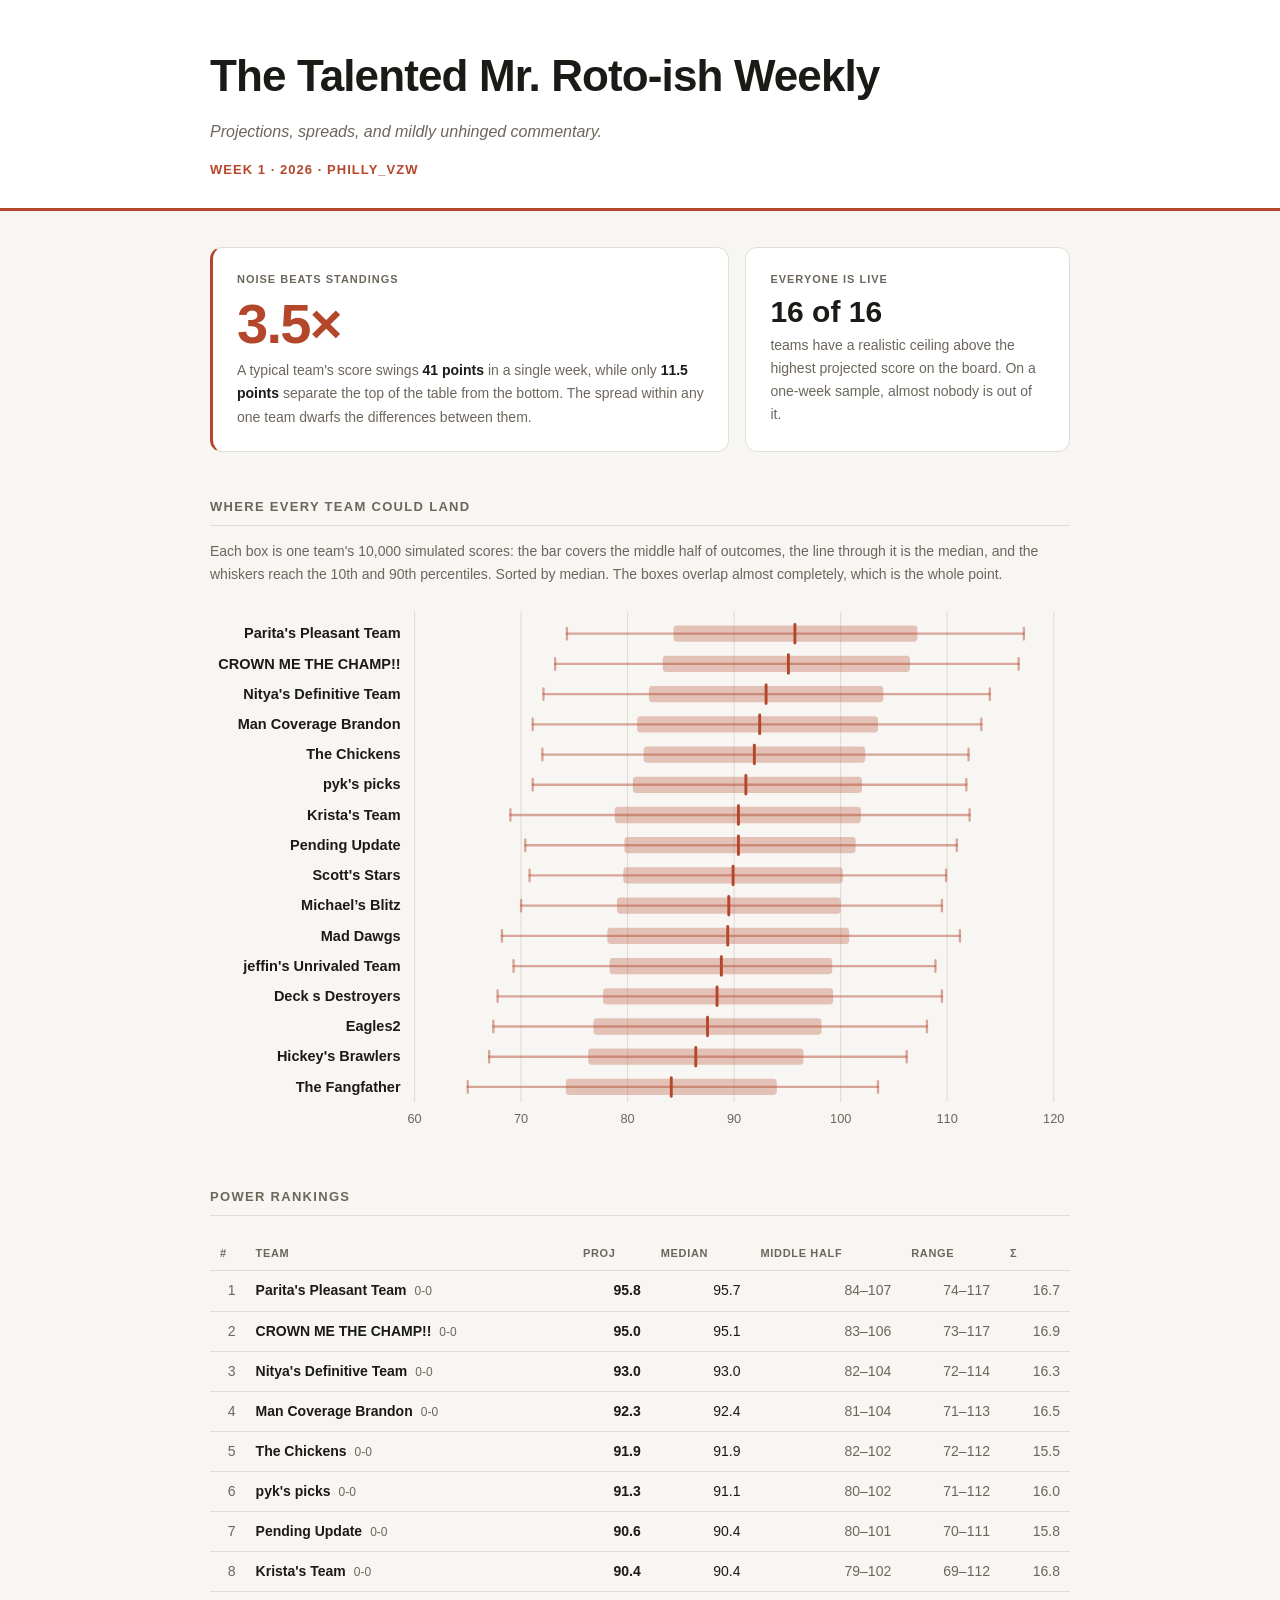
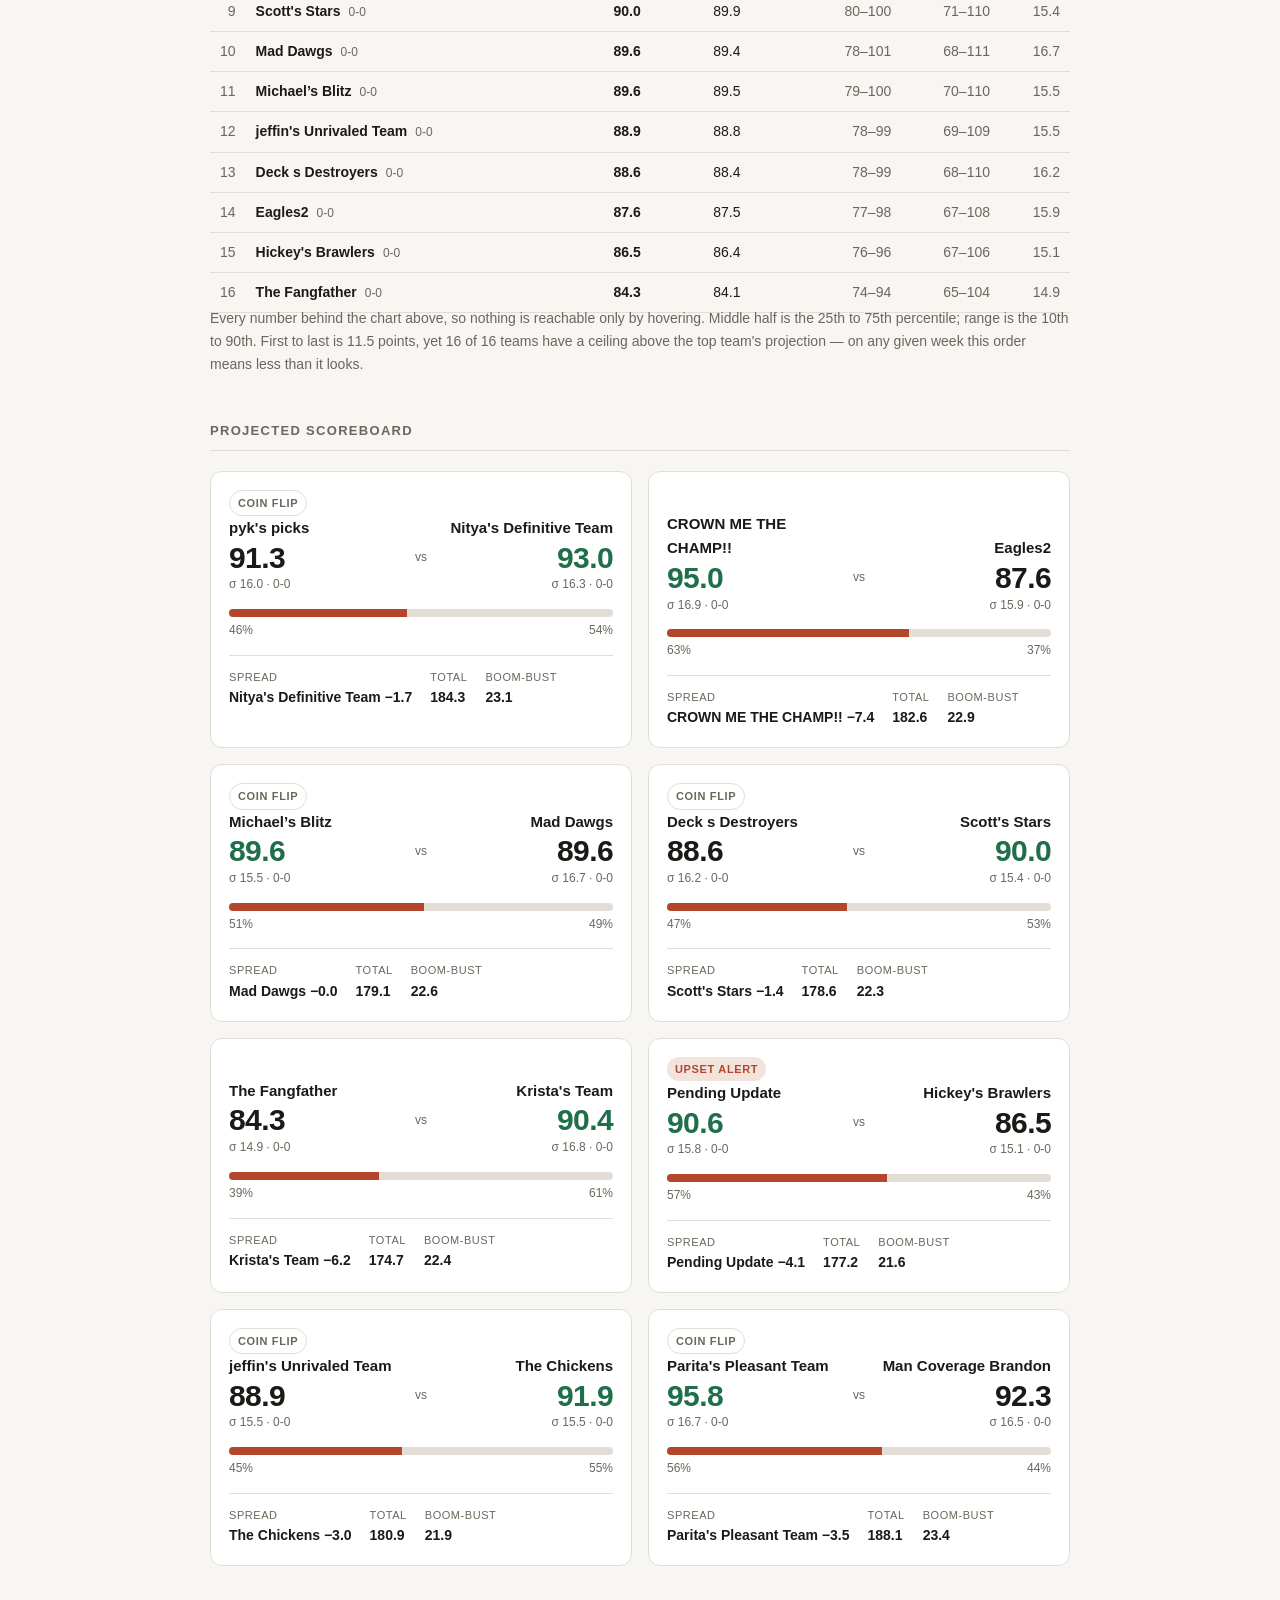
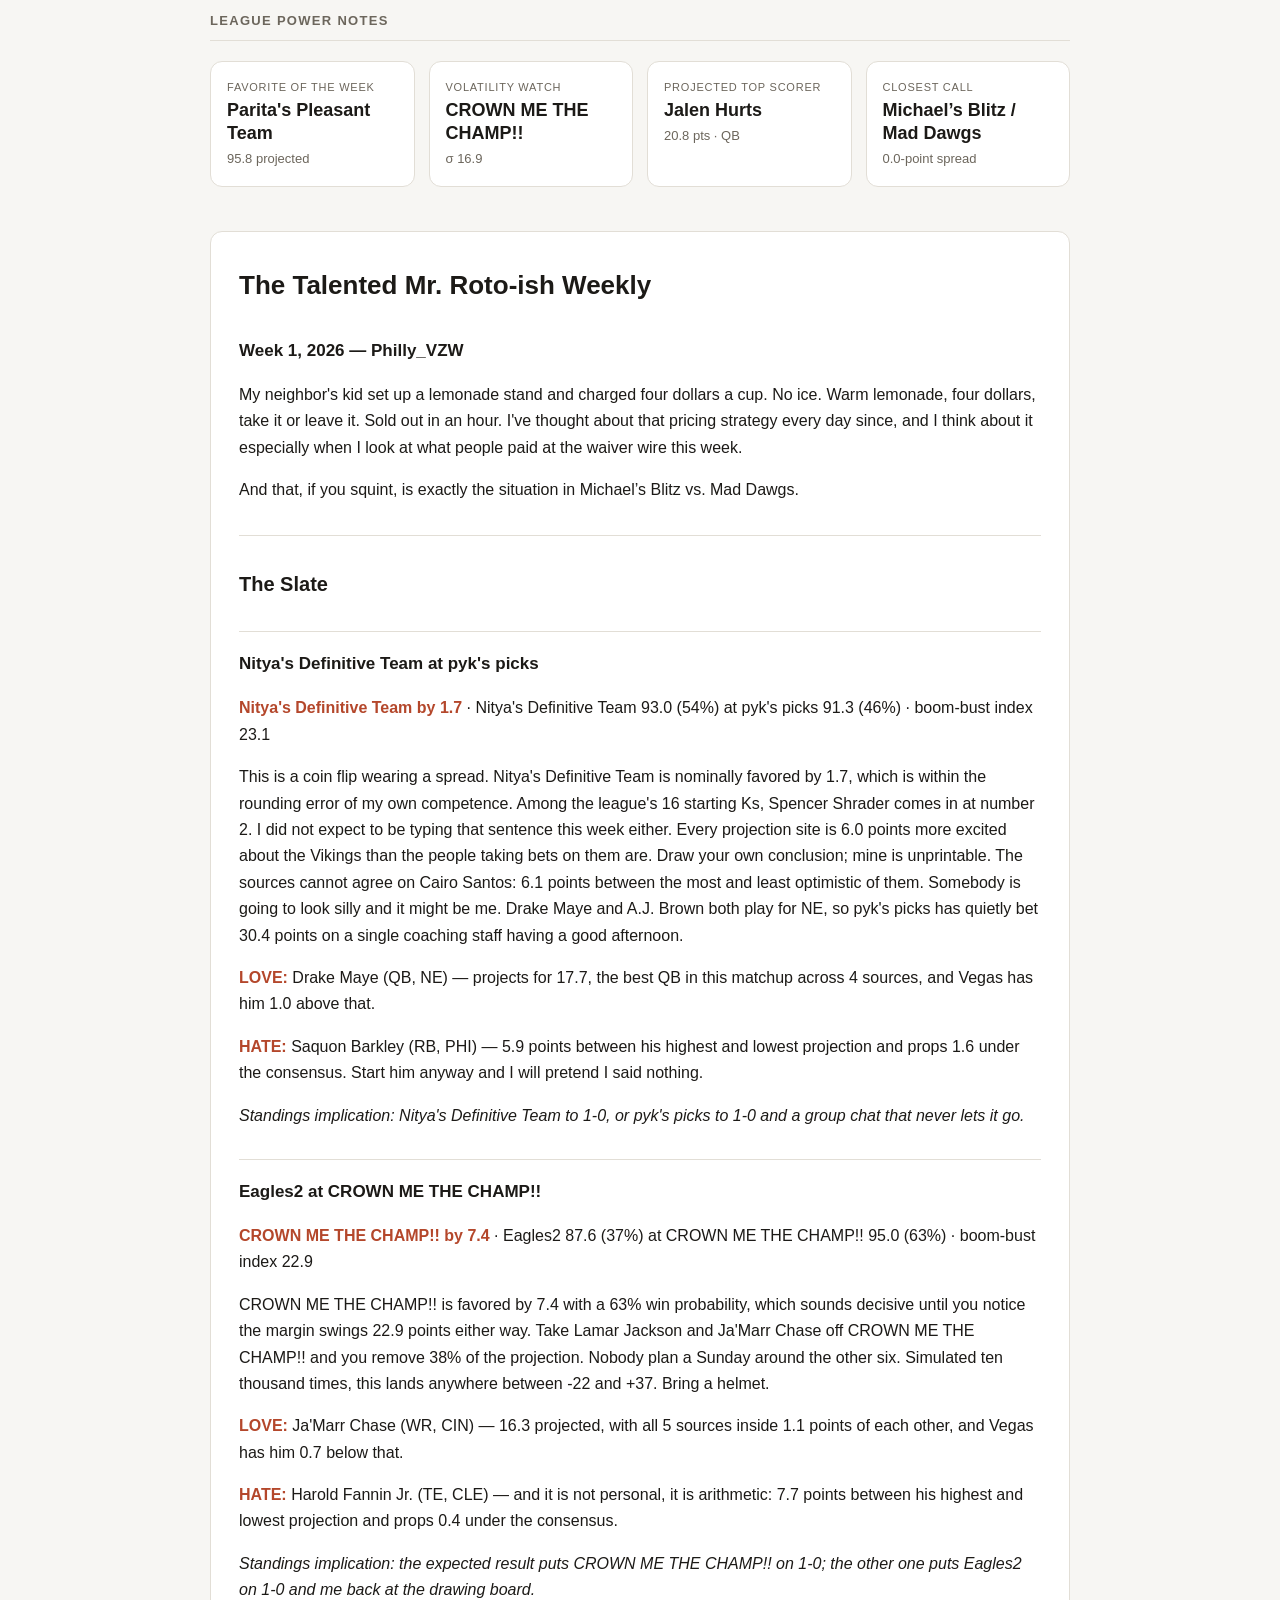
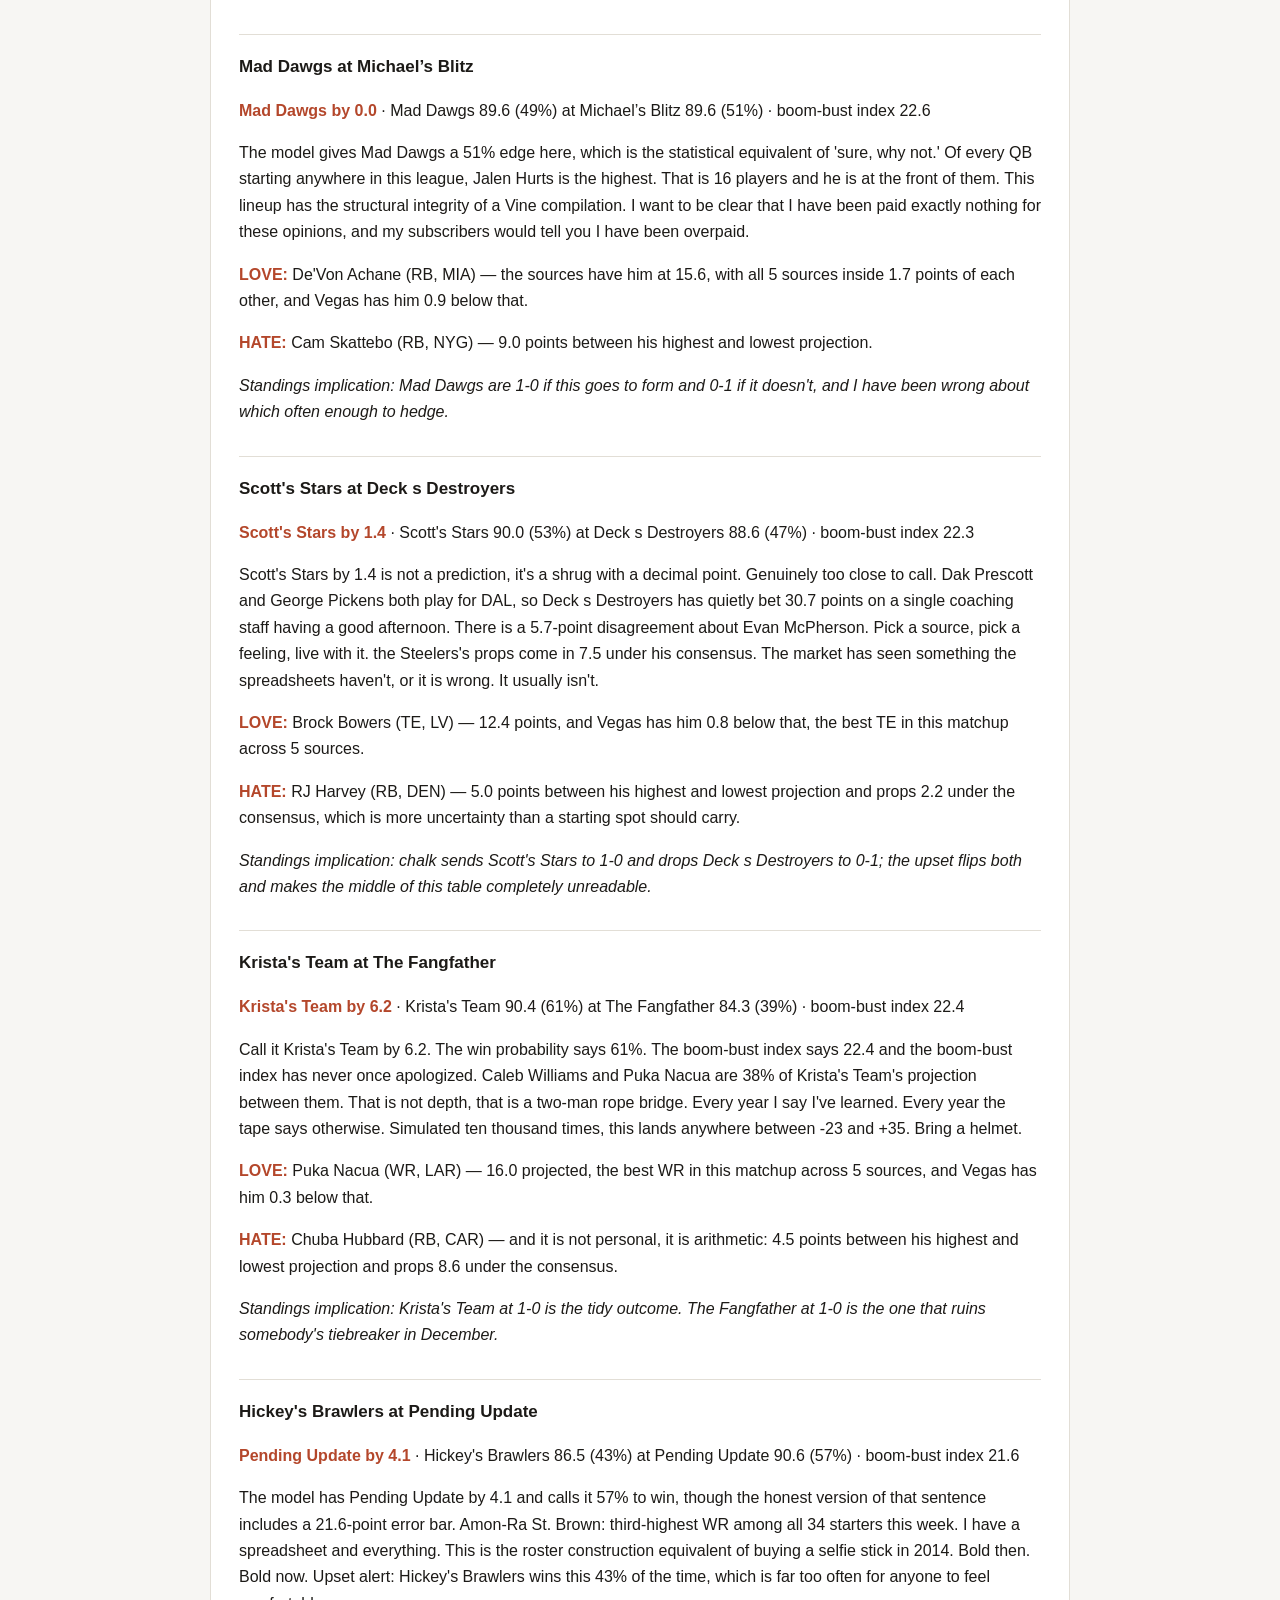
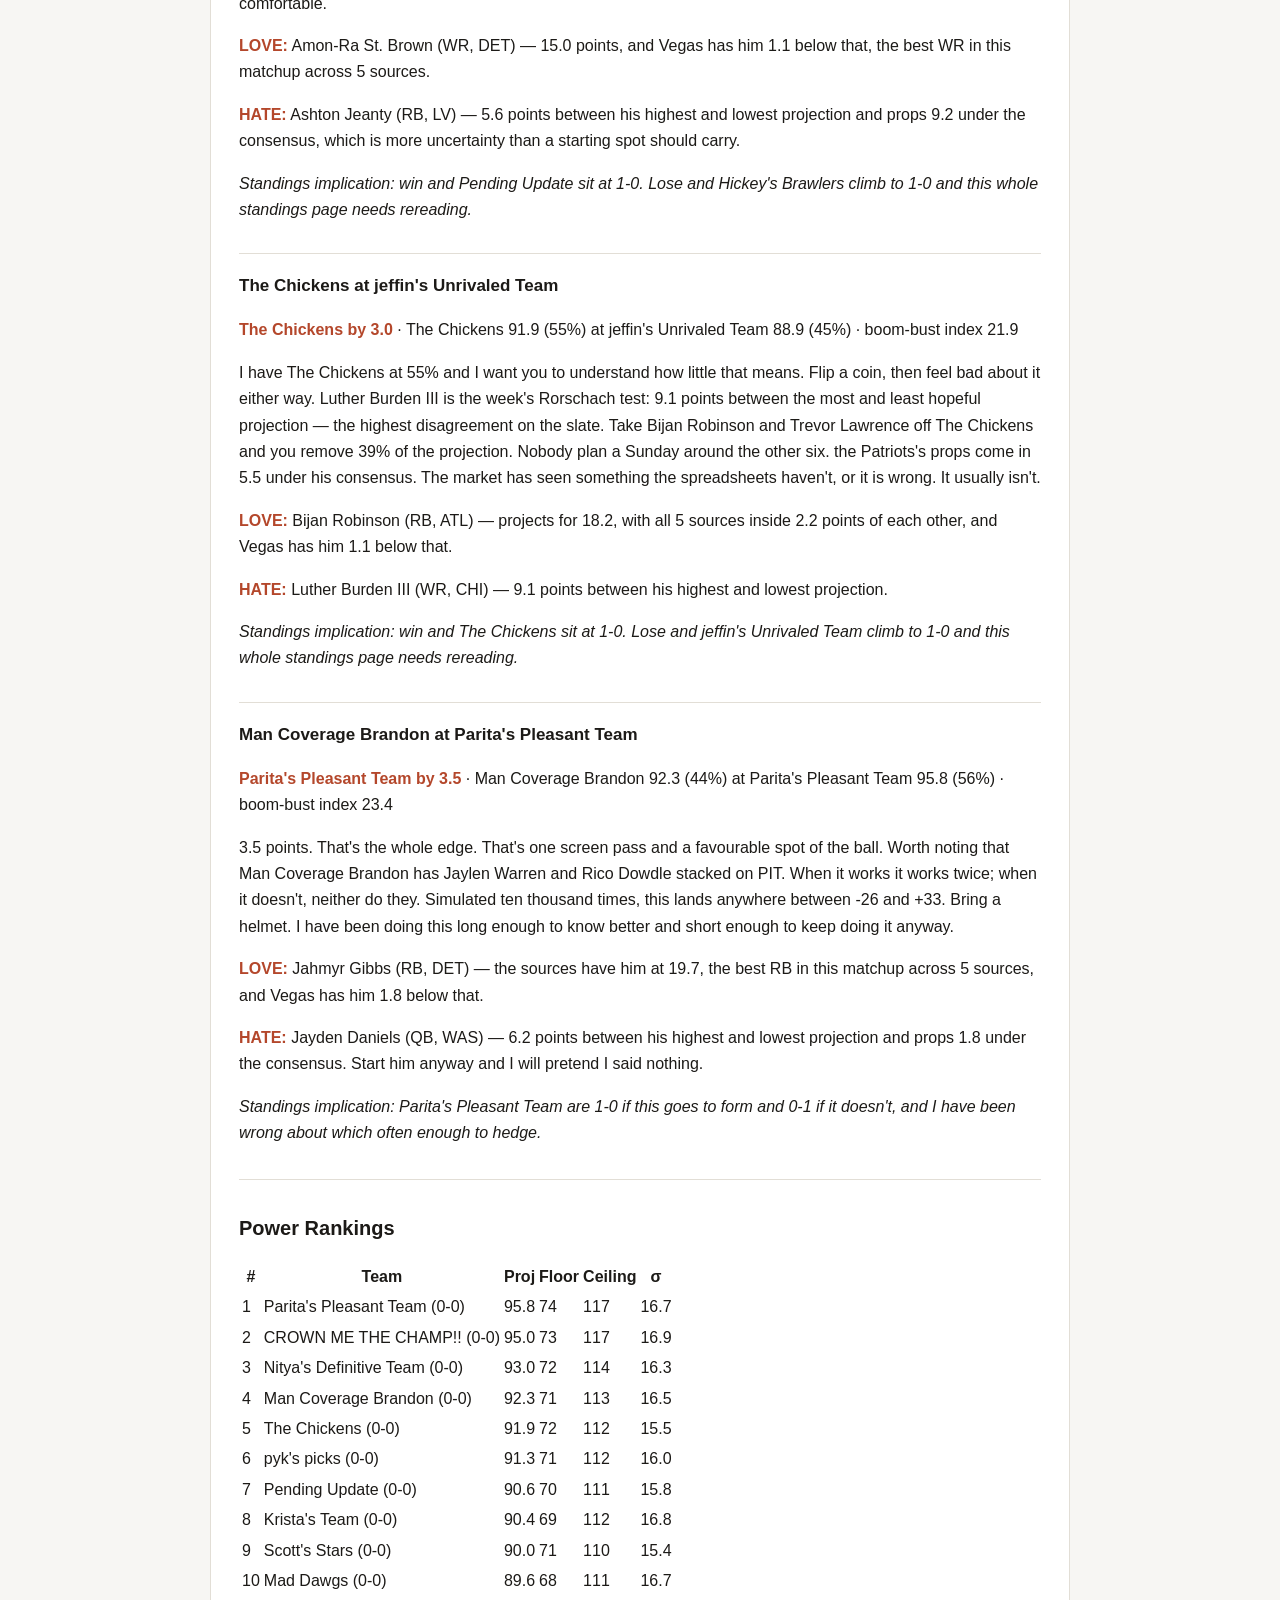
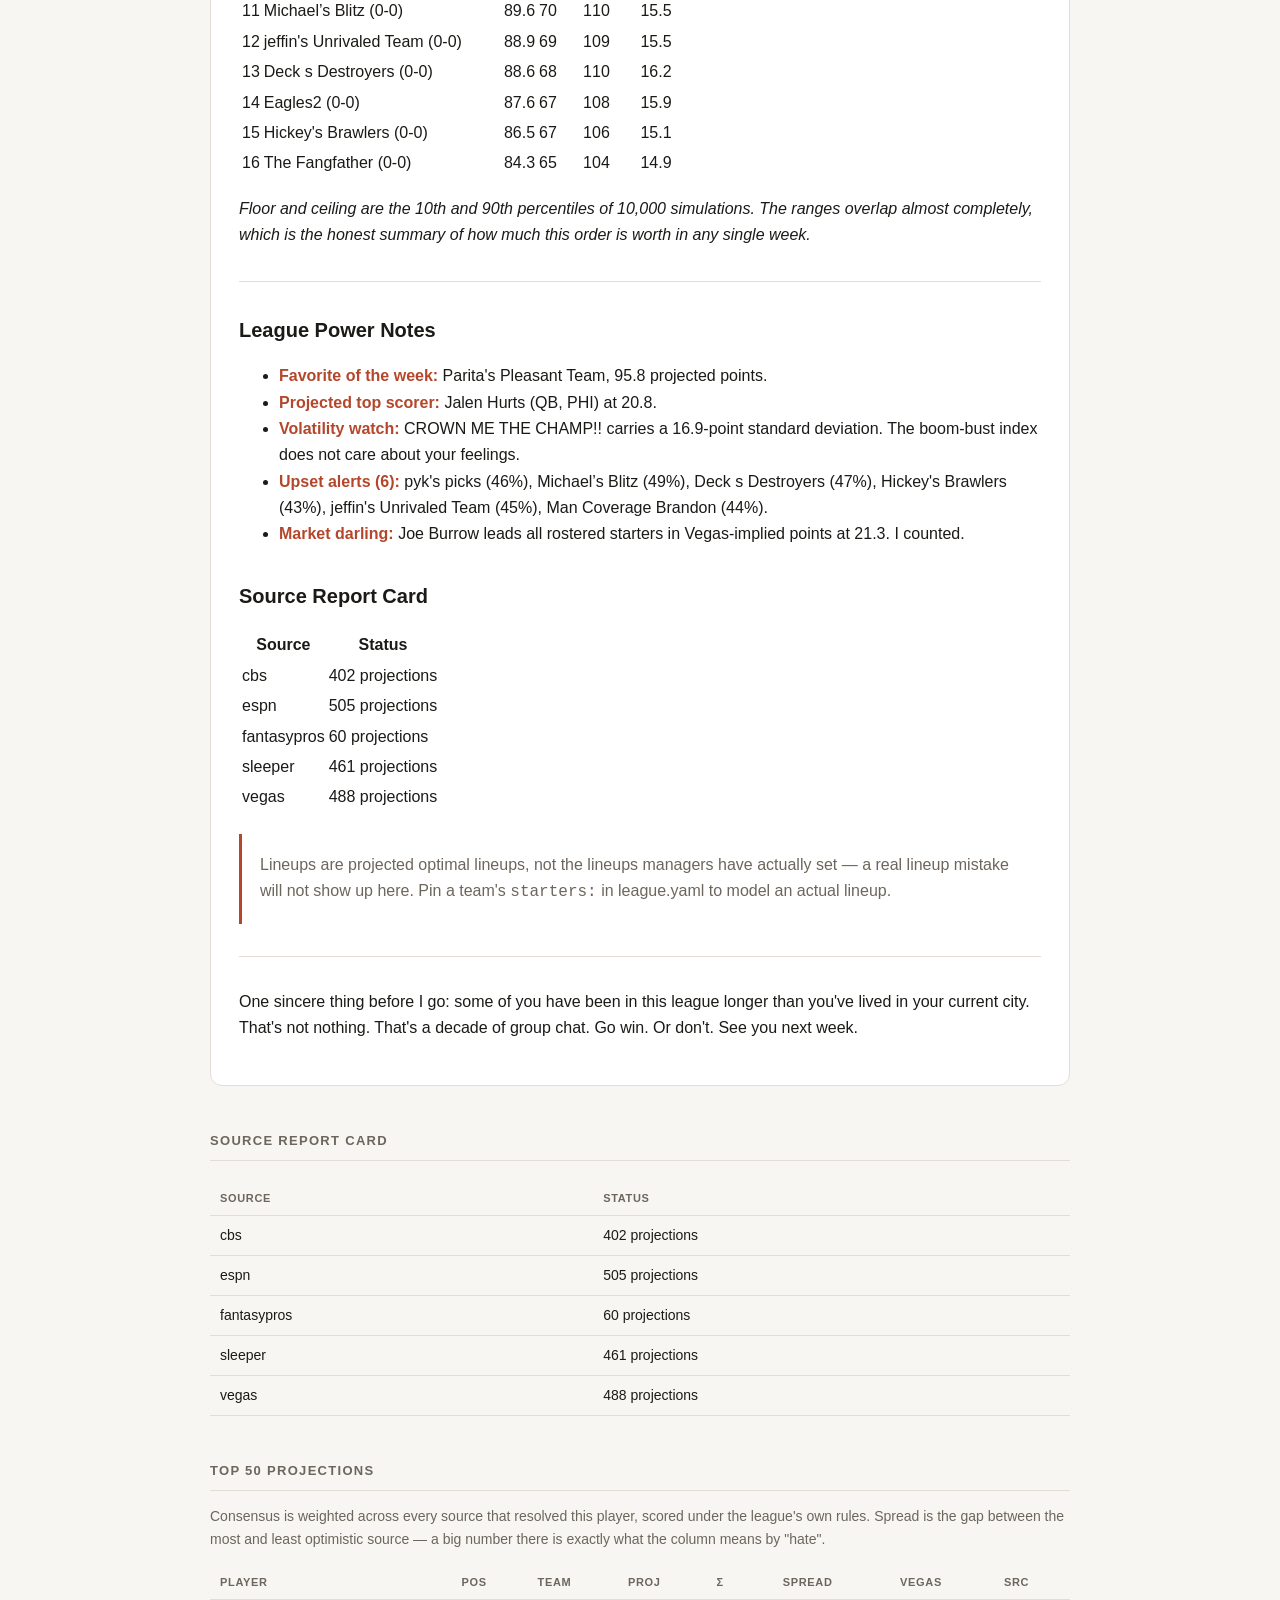
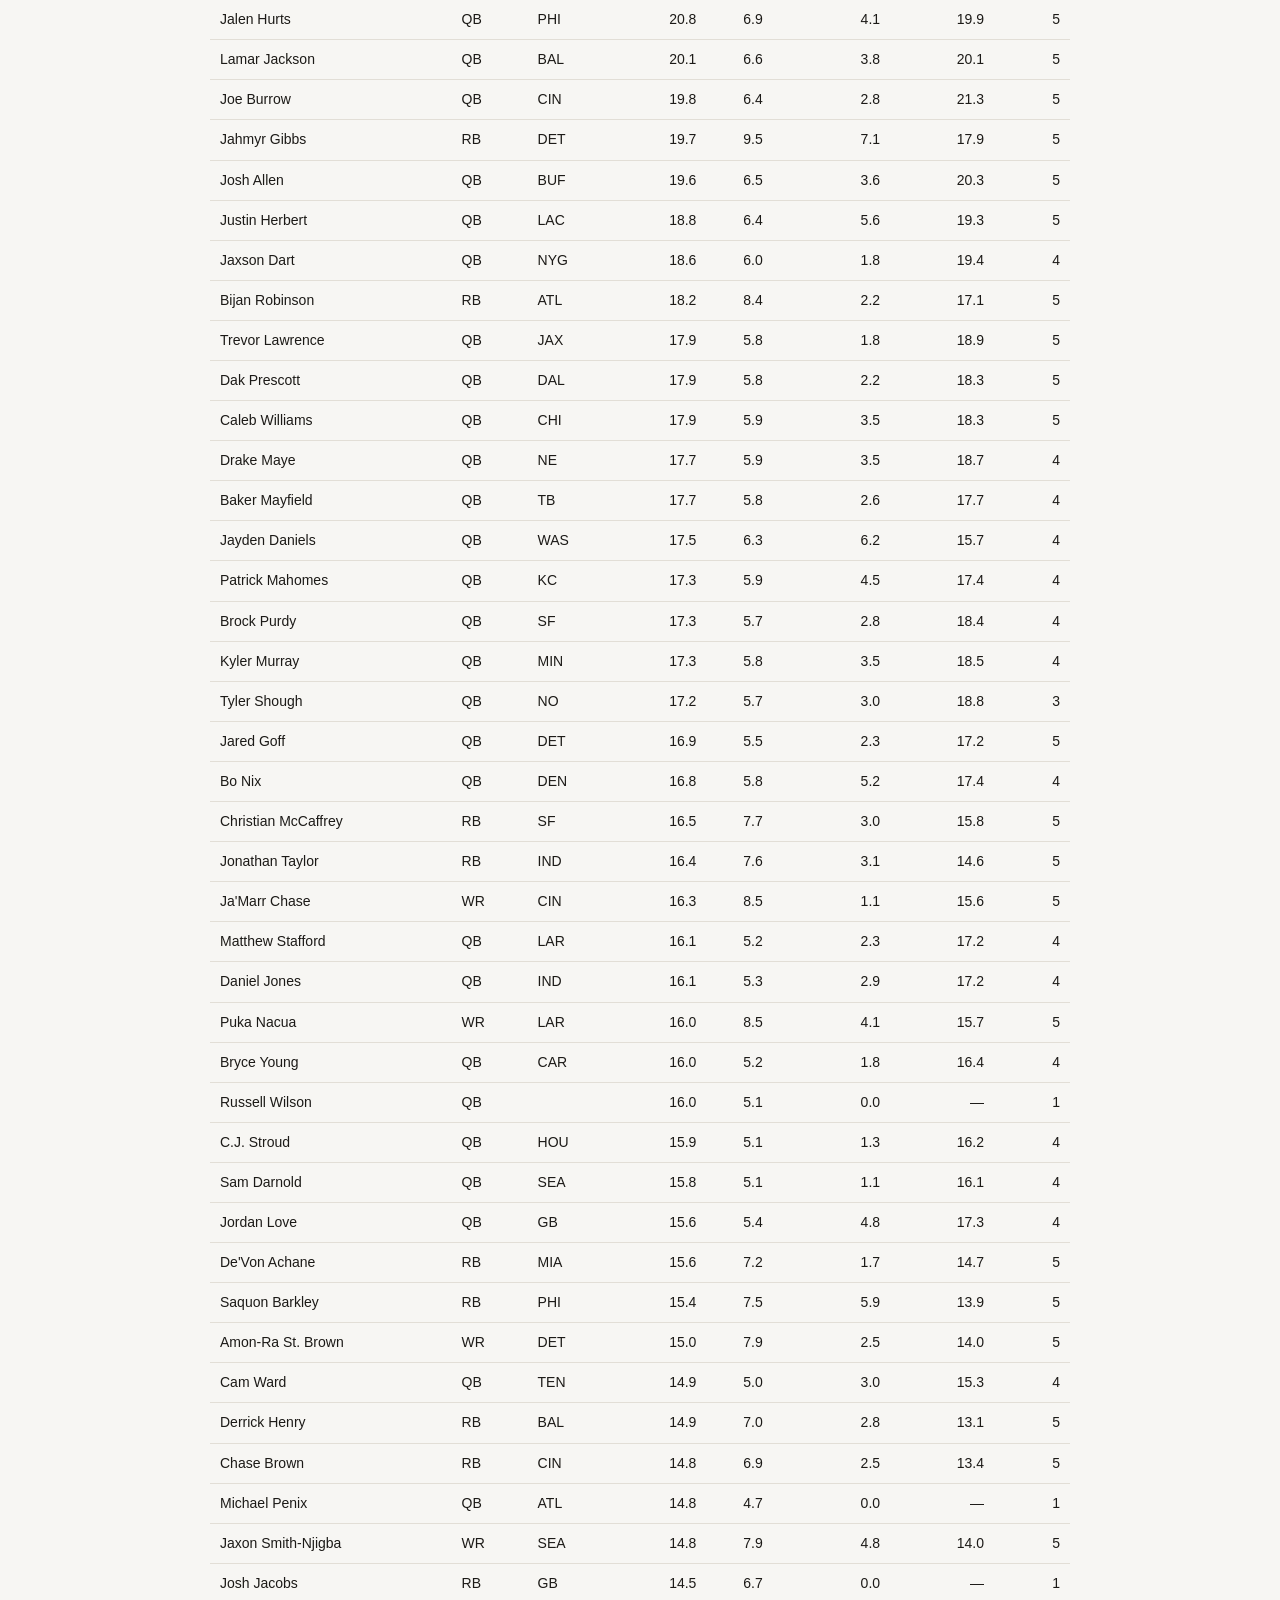
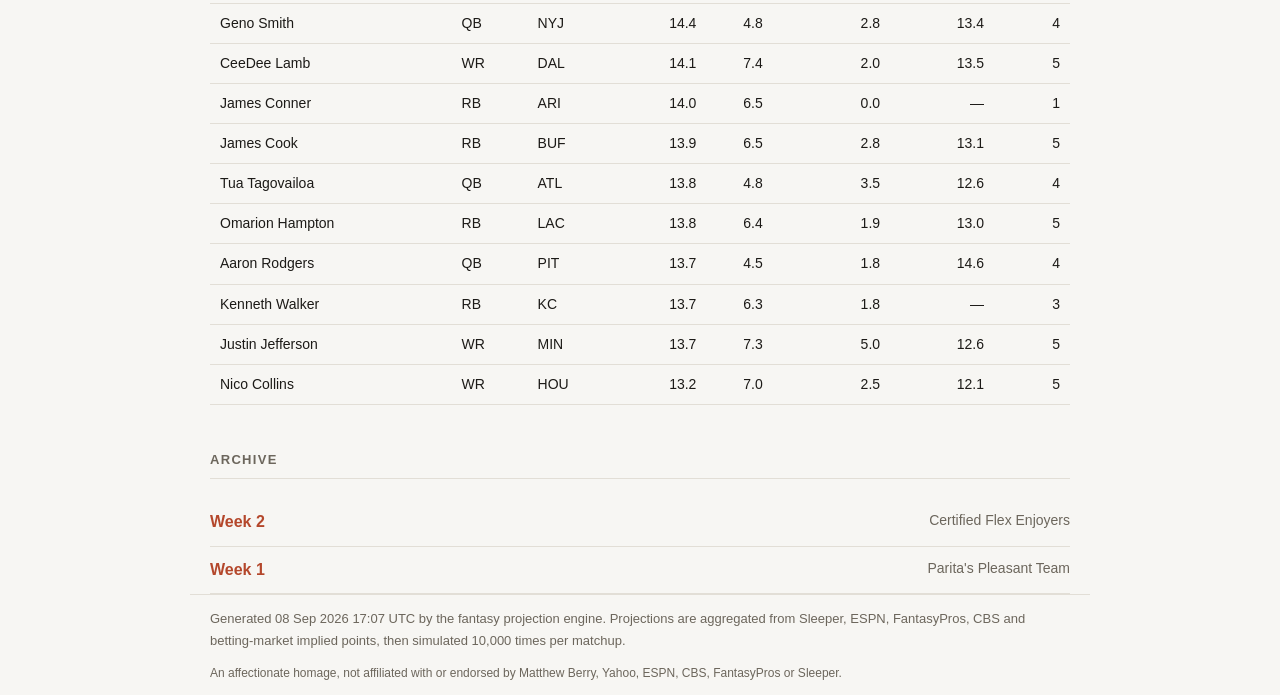
==== commit e378b7a8: "Publish week 37 projections" ====
--- a/docs/week-1.html
+++ b/docs/week-1.html
@@ -20,9 +20,9 @@
 <section class="exec">
   <div class="exec-hero">
     <span class="exec-label">Noise beats standings</span>
-    <span class="exec-figure">4.5&times;</span>
+    <span class="exec-figure">3.5&times;</span>
     <p class="exec-sub">A typical team's score swings <strong>41 points</strong> in a
-    single week, while only <strong>9.1 points</strong> separate the top of the table from
+    single week, while only <strong>11.5 points</strong> separate the top of the table from
     the bottom. The spread within any one team dwarfs the differences between them.</p>
   </div>
   <div class="exec-tile">
@@ -32,32 +32,32 @@
     board. On a one-week sample, almost nobody is out of it.</p>
   </div>
 </section>
-<section><h2 class="section-title">Where every team could land</h2><p class="note">Each box is one team's 10,000 simulated scores: the bar covers the middle half of outcomes, the line through it is the median, and the whiskers reach the 10th and 90th percentiles. Sorted by median. The boxes overlap almost completely, which is the whole point.</p><div class="scroll bp-wrap"><svg class="boxplot" viewBox="0 0 740 466" role="list" aria-label="Projected score distribution for each team" preserveAspectRatio="xMinYMin meet"><line class="bp-grid" x1="176.0" y1="10" x2="176.0" y2="432.0"/><text class="bp-tick" x="176.0" y="450.0">60</text><line class="bp-grid" x1="267.7" y1="10" x2="267.7" y2="432.0"/><text class="bp-tick" x="267.7" y="450.0">70</text><line class="bp-grid" x1="359.3" y1="10" x2="359.3" y2="432.0"/><text class="bp-tick" x="359.3" y="450.0">80</text><line class="bp-grid" x1="451.0" y1="10" x2="451.0" y2="432.0"/><text class="bp-tick" x="451.0" y="450.0">90</text><line class="bp-grid" x1="542.7" y1="10" x2="542.7" y2="432.0"/><text class="bp-tick" x="542.7" y="450.0">100</text><line class="bp-grid" x1="634.3" y1="10" x2="634.3" y2="432.0"/><text class="bp-tick" x="634.3" y="450.0">110</text><line class="bp-grid" x1="726.0" y1="10" x2="726.0" y2="432.0"/><text class="bp-tick" x="726.0" y="450.0">120</text><g class="bp-row" tabindex="0" role="listitem" data-readout="Parita&#x27;s Pleasant Team · median 93.9 · middle half 83–105 · range 73–115 · swing 42"><rect class="bp-hit" x="4" y="16.0" width="726" height="26"/><text class="bp-name" x="164" y="33.0">Parita&#x27;s Pleasant Team</text><line class="bp-whisker" x1="297.0" y1="29.0" x2="682.0" y2="29.0"/><line class="bp-cap" x1="297.0" y1="24.0" x2="297.0" y2="34.0"/><line class="bp-cap" x1="682.0" y1="24.0" x2="682.0" y2="34.0"/><rect class="bp-box" x="386.8" y="22.0" width="204.4" height="14" rx="3"/><line class="bp-median" x1="486.8" y1="21.0" x2="486.8" y2="37.0"/></g><g class="bp-row" tabindex="0" role="listitem" data-readout="CROWN ME THE CHAMP!! · median 93.9 · middle half 82–105 · range 72–115 · swing 43"><rect class="bp-hit" x="4" y="42.0" width="726" height="26"/><text class="bp-name" x="164" y="59.0">CROWN ME THE CHAMP!!</text><line class="bp-whisker" x1="290.6" y1="55.0" x2="683.8" y2="55.0"/><line class="bp-cap" x1="290.6" y1="50.0" x2="290.6" y2="60.0"/><line class="bp-cap" x1="683.8" y1="50.0" x2="683.8" y2="60.0"/><rect class="bp-box" x="380.4" y="48.0" width="209.9" height="14" rx="3"/><line class="bp-median" x1="486.8" y1="47.0" x2="486.8" y2="63.0"/></g><g class="bp-row" tabindex="0" role="listitem" data-readout="Nitya&#x27;s Definitive Team · median 93.1 · middle half 82–104 · range 72–114 · swing 42"><rect class="bp-hit" x="4" y="68.0" width="726" height="26"/><text class="bp-name" x="164" y="85.0">Nitya&#x27;s Definitive Team</text><line class="bp-whisker" x1="290.6" y1="81.0" x2="671.0" y2="81.0"/><line class="bp-cap" x1="290.6" y1="76.0" x2="290.6" y2="86.0"/><line class="bp-cap" x1="671.0" y1="76.0" x2="671.0" y2="86.0"/><rect class="bp-box" x="379.5" y="74.0" width="200.8" height="14" rx="3"/><line class="bp-median" x1="479.4" y1="73.0" x2="479.4" y2="89.0"/></g><g class="bp-row" tabindex="0" role="listitem" data-readout="Scott&#x27;s Stars · median 91.5 · middle half 81–102 · range 71–112 · swing 41"><rect class="bp-hit" x="4" y="94.0" width="726" height="26"/><text class="bp-name" x="164" y="111.0">Scott&#x27;s Stars</text><line class="bp-whisker" x1="280.5" y1="107.0" x2="655.4" y2="107.0"/><line class="bp-cap" x1="280.5" y1="102.0" x2="280.5" y2="112.0"/><line class="bp-cap" x1="655.4" y1="102.0" x2="655.4" y2="112.0"/><rect class="bp-box" x="366.7" y="100.0" width="198.0" height="14" rx="3"/><line class="bp-median" x1="464.8" y1="99.0" x2="464.8" y2="115.0"/></g><g class="bp-row" tabindex="0" role="listitem" data-readout="The Chickens · median 91.3 · middle half 81–102 · range 72–111 · swing 40"><rect class="bp-hit" x="4" y="120.0" width="726" height="26"/><text class="bp-name" x="164" y="137.0">The Chickens</text><line class="bp-whisker" x1="282.3" y1="133.0" x2="646.2" y2="133.0"/><line class="bp-cap" x1="282.3" y1="128.0" x2="282.3" y2="138.0"/><line class="bp-cap" x1="646.2" y1="128.0" x2="646.2" y2="138.0"/><rect class="bp-box" x="368.5" y="126.0" width="189.8" height="14" rx="3"/><line class="bp-median" x1="462.9" y1="125.0" x2="462.9" y2="141.0"/></g><g class="bp-row" tabindex="0" role="listitem" data-readout="pyk&#x27;s picks · median 91.1 · middle half 80–102 · range 71–112 · swing 42"><rect class="bp-hit" x="4" y="146.0" width="726" height="26"/><text class="bp-name" x="164" y="163.0">pyk&#x27;s picks</text><line class="bp-whisker" x1="274.1" y1="159.0" x2="656.3" y2="159.0"/><line class="bp-cap" x1="274.1" y1="154.0" x2="274.1" y2="164.0"/><line class="bp-cap" x1="656.3" y1="154.0" x2="656.3" y2="164.0"/><rect class="bp-box" x="361.2" y="152.0" width="198.9" height="14" rx="3"/><line class="bp-median" x1="461.1" y1="151.0" x2="461.1" y2="167.0"/></g><g class="bp-row" tabindex="0" role="listitem" data-readout="Man Coverage Brandon · median 90.8 · middle half 80–102 · range 70–112 · swing 42"><rect class="bp-hit" x="4" y="172.0" width="726" height="26"/><text class="bp-name" x="164" y="189.0">Man Coverage Brandon</text><line class="bp-whisker" x1="264.0" y1="185.0" x2="651.8" y2="185.0"/><line class="bp-cap" x1="264.0" y1="180.0" x2="264.0" y2="190.0"/><line class="bp-cap" x1="651.8" y1="180.0" x2="651.8" y2="190.0"/><rect class="bp-box" x="355.7" y="178.0" width="207.2" height="14" rx="3"/><line class="bp-median" x1="458.3" y1="177.0" x2="458.3" y2="193.0"/></g><g class="bp-row" tabindex="0" role="listitem" data-readout="Krista&#x27;s Team · median 90.7 · middle half 79–102 · range 70–112 · swing 43"><rect class="bp-hit" x="4" y="198.0" width="726" height="26"/><text class="bp-name" x="164" y="215.0">Krista&#x27;s Team</text><line class="bp-whisker" x1="263.1" y1="211.0" x2="653.6" y2="211.0"/><line class="bp-cap" x1="263.1" y1="206.0" x2="263.1" y2="216.0"/><line class="bp-cap" x1="653.6" y1="206.0" x2="653.6" y2="216.0"/><rect class="bp-box" x="352.9" y="204.0" width="208.1" height="14" rx="3"/><line class="bp-median" x1="457.4" y1="203.0" x2="457.4" y2="219.0"/></g><g class="bp-row" tabindex="0" role="listitem" data-readout="Pending Update · median 89.4 · middle half 79–100 · range 70–109 · swing 40"><rect class="bp-hit" x="4" y="224.0" width="726" height="26"/><text class="bp-name" x="164" y="241.0">Pending Update</text><line class="bp-whisker" x1="263.1" y1="237.0" x2="628.8" y2="237.0"/><line class="bp-cap" x1="263.1" y1="232.0" x2="263.1" y2="242.0"/><line class="bp-cap" x1="628.8" y1="232.0" x2="628.8" y2="242.0"/><rect class="bp-box" x="349.3" y="230.0" width="194.3" height="14" rx="3"/><line class="bp-median" x1="445.5" y1="229.0" x2="445.5" y2="245.0"/></g><g class="bp-row" tabindex="0" role="listitem" data-readout="Michael’s Blitz · median 88.0 · middle half 78–98 · range 69–108 · swing 39"><rect class="bp-hit" x="4" y="250.0" width="726" height="26"/><text class="bp-name" x="164" y="267.0">Michael’s Blitz</text><line class="bp-whisker" x1="255.8" y1="263.0" x2="615.1" y2="263.0"/><line class="bp-cap" x1="255.8" y1="258.0" x2="255.8" y2="268.0"/><line class="bp-cap" x1="615.1" y1="258.0" x2="615.1" y2="268.0"/><rect class="bp-box" x="337.3" y="256.0" width="190.7" height="14" rx="3"/><line class="bp-median" x1="432.7" y1="255.0" x2="432.7" y2="271.0"/></g><g class="bp-row" tabindex="0" role="listitem" data-readout="Mad Dawgs · median 86.8 · middle half 76–98 · range 66–108 · swing 42"><rect class="bp-hit" x="4" y="276.0" width="726" height="26"/><text class="bp-name" x="164" y="293.0">Mad Dawgs</text><line class="bp-whisker" x1="231.9" y1="289.0" x2="616.9" y2="289.0"/><line class="bp-cap" x1="231.9" y1="284.0" x2="231.9" y2="294.0"/><line class="bp-cap" x1="616.9" y1="284.0" x2="616.9" y2="294.0"/><rect class="bp-box" x="320.8" y="282.0" width="203.5" height="14" rx="3"/><line class="bp-median" x1="421.7" y1="281.0" x2="421.7" y2="297.0"/></g><g class="bp-row" tabindex="0" role="listitem" data-readout="Deck s Destroyers · median 86.6 · middle half 76–97 · range 67–106 · swing 40"><rect class="bp-hit" x="4" y="302.0" width="726" height="26"/><text class="bp-name" x="164" y="319.0">Deck s Destroyers</text><line class="bp-whisker" x1="237.4" y1="315.0" x2="602.2" y2="315.0"/><line class="bp-cap" x1="237.4" y1="310.0" x2="237.4" y2="320.0"/><line class="bp-cap" x1="602.2" y1="310.0" x2="602.2" y2="320.0"/><rect class="bp-box" x="323.6" y="308.0" width="189.8" height="14" rx="3"/><line class="bp-median" x1="419.8" y1="307.0" x2="419.8" y2="323.0"/></g><g class="bp-row" tabindex="0" role="listitem" data-readout="jeffin&#x27;s Unrivaled Team · median 86.5 · middle half 76–97 · range 68–106 · swing 39"><rect class="bp-hit" x="4" y="328.0" width="726" height="26"/><text class="bp-name" x="164" y="345.0">jeffin&#x27;s Unrivaled Team</text><line class="bp-whisker" x1="244.8" y1="341.0" x2="600.4" y2="341.0"/><line class="bp-cap" x1="244.8" y1="336.0" x2="244.8" y2="346.0"/><line class="bp-cap" x1="600.4" y1="336.0" x2="600.4" y2="346.0"/><rect class="bp-box" x="327.2" y="334.0" width="187.0" height="14" rx="3"/><line class="bp-median" x1="418.9" y1="333.0" x2="418.9" y2="349.0"/></g><g class="bp-row" tabindex="0" role="listitem" data-readout="Hickey&#x27;s Brawlers · median 85.6 · middle half 76–96 · range 66–106 · swing 39"><rect class="bp-hit" x="4" y="354.0" width="726" height="26"/><text class="bp-name" x="164" y="371.0">Hickey&#x27;s Brawlers</text><line class="bp-whisker" x1="232.8" y1="367.0" x2="594.0" y2="367.0"/><line class="bp-cap" x1="232.8" y1="362.0" x2="232.8" y2="372.0"/><line class="bp-cap" x1="594.0" y1="362.0" x2="594.0" y2="372.0"/><rect class="bp-box" x="318.1" y="360.0" width="189.8" height="14" rx="3"/><line class="bp-median" x1="410.7" y1="359.0" x2="410.7" y2="375.0"/></g><g class="bp-row" tabindex="0" role="listitem" data-readout="Eagles2 · median 85.5 · middle half 75–96 · range 65–106 · swing 40"><rect class="bp-hit" x="4" y="380.0" width="726" height="26"/><text class="bp-name" x="164" y="397.0">Eagles2</text><line class="bp-whisker" x1="225.5" y1="393.0" x2="594.9" y2="393.0"/><line class="bp-cap" x1="225.5" y1="388.0" x2="225.5" y2="398.0"/><line class="bp-cap" x1="594.9" y1="388.0" x2="594.9" y2="398.0"/><rect class="bp-box" x="309.8" y="386.0" width="197.1" height="14" rx="3"/><line class="bp-median" x1="409.8" y1="385.0" x2="409.8" y2="401.0"/></g><g class="bp-row" tabindex="0" role="listitem" data-readout="The Fangfather · median 84.9 · middle half 75–95 · range 65–105 · swing 40"><rect class="bp-hit" x="4" y="406.0" width="726" height="26"/><text class="bp-name" x="164" y="423.0">The Fangfather</text><line class="bp-whisker" x1="225.5" y1="419.0" x2="588.5" y2="419.0"/><line class="bp-cap" x1="225.5" y1="414.0" x2="225.5" y2="424.0"/><line class="bp-cap" x1="588.5" y1="414.0" x2="588.5" y2="424.0"/><rect class="bp-box" x="309.8" y="412.0" width="190.7" height="14" rx="3"/><line class="bp-median" x1="404.3" y1="411.0" x2="404.3" y2="427.0"/></g></svg></div><div class="bp-tip" id="bp-tip" role="status" aria-live="polite" hidden></div></section>
-<section><h2 class="section-title">Power Rankings</h2><div class="scroll"><table class="data rankings"><thead><tr><th class='num'>#</th><th>Team</th><th class='num'>Proj</th><th class='num'>Median</th><th class='num'>Middle half</th><th class='num'>Range</th><th class='num'>&sigma;</th></tr></thead><tbody><tr><td class='num rank'>1</td><td class='rank-team'>Parita&#x27;s Pleasant Team<span class='rank-record'>0-0</span></td><td class='num strong'>94.1</td><td class='num'>93.9</td><td class='num muted'>83&ndash;105</td><td class='num muted'>73&ndash;115</td><td class='num muted'>16.4</td></tr><tr><td class='num rank'>2</td><td class='rank-team'>CROWN ME THE CHAMP!!<span class='rank-record'>0-0</span></td><td class='num strong'>93.9</td><td class='num'>93.9</td><td class='num muted'>82&ndash;105</td><td class='num muted'>72&ndash;115</td><td class='num muted'>16.8</td></tr><tr><td class='num rank'>3</td><td class='rank-team'>Nitya&#x27;s Definitive Team<span class='rank-record'>0-0</span></td><td class='num strong'>93.2</td><td class='num'>93.1</td><td class='num muted'>82&ndash;104</td><td class='num muted'>72&ndash;114</td><td class='num muted'>16.1</td></tr><tr><td class='num rank'>4</td><td class='rank-team'>Scott&#x27;s Stars<span class='rank-record'>0-0</span></td><td class='num strong'>91.6</td><td class='num'>91.5</td><td class='num muted'>81&ndash;102</td><td class='num muted'>71&ndash;112</td><td class='num muted'>16.0</td></tr><tr><td class='num rank'>5</td><td class='rank-team'>The Chickens<span class='rank-record'>0-0</span></td><td class='num strong'>91.4</td><td class='num'>91.3</td><td class='num muted'>81&ndash;102</td><td class='num muted'>72&ndash;111</td><td class='num muted'>15.5</td></tr><tr><td class='num rank'>6</td><td class='rank-team'>pyk&#x27;s picks<span class='rank-record'>0-0</span></td><td class='num strong'>91.2</td><td class='num'>91.1</td><td class='num muted'>80&ndash;102</td><td class='num muted'>71&ndash;112</td><td class='num muted'>16.2</td></tr><tr><td class='num rank'>7</td><td class='rank-team'>Man Coverage Brandon<span class='rank-record'>0-0</span></td><td class='num strong'>90.9</td><td class='num'>90.8</td><td class='num muted'>80&ndash;102</td><td class='num muted'>70&ndash;112</td><td class='num muted'>16.6</td></tr><tr><td class='num rank'>8</td><td class='rank-team'>Krista&#x27;s Team<span class='rank-record'>0-0</span></td><td class='num strong'>90.7</td><td class='num'>90.7</td><td class='num muted'>79&ndash;102</td><td class='num muted'>70&ndash;112</td><td class='num muted'>16.5</td></tr><tr><td class='num rank'>9</td><td class='rank-team'>Pending Update<span class='rank-record'>0-0</span></td><td class='num strong'>89.6</td><td class='num'>89.4</td><td class='num muted'>79&ndash;100</td><td class='num muted'>70&ndash;109</td><td class='num muted'>15.5</td></tr><tr><td class='num rank'>10</td><td class='rank-team'>Michael’s Blitz<span class='rank-record'>0-0</span></td><td class='num strong'>88.1</td><td class='num'>88.0</td><td class='num muted'>78&ndash;98</td><td class='num muted'>69&ndash;108</td><td class='num muted'>15.4</td></tr><tr><td class='num rank'>11</td><td class='rank-team'>Mad Dawgs<span class='rank-record'>0-0</span></td><td class='num strong'>87.0</td><td class='num'>86.8</td><td class='num muted'>76&ndash;98</td><td class='num muted'>66&ndash;108</td><td class='num muted'>16.4</td></tr><tr><td class='num rank'>12</td><td class='rank-team'>jeffin&#x27;s Unrivaled Team<span class='rank-record'>0-0</span></td><td class='num strong'>86.8</td><td class='num'>86.5</td><td class='num muted'>76&ndash;97</td><td class='num muted'>68&ndash;106</td><td class='num muted'>15.1</td></tr><tr><td class='num rank'>13</td><td class='rank-team'>Deck s Destroyers<span class='rank-record'>0-0</span></td><td class='num strong'>86.6</td><td class='num'>86.6</td><td class='num muted'>76&ndash;97</td><td class='num muted'>67&ndash;106</td><td class='num muted'>15.4</td></tr><tr><td class='num rank'>14</td><td class='rank-team'>Hickey&#x27;s Brawlers<span class='rank-record'>0-0</span></td><td class='num strong'>85.8</td><td class='num'>85.6</td><td class='num muted'>76&ndash;96</td><td class='num muted'>66&ndash;106</td><td class='num muted'>15.3</td></tr><tr><td class='num rank'>15</td><td class='rank-team'>Eagles2<span class='rank-record'>0-0</span></td><td class='num strong'>85.5</td><td class='num'>85.5</td><td class='num muted'>75&ndash;96</td><td class='num muted'>65&ndash;106</td><td class='num muted'>15.8</td></tr><tr><td class='num rank'>16</td><td class='rank-team'>The Fangfather<span class='rank-record'>0-0</span></td><td class='num strong'>85.1</td><td class='num'>84.9</td><td class='num muted'>75&ndash;95</td><td class='num muted'>65&ndash;105</td><td class='num muted'>15.5</td></tr></tbody></table></div><p class="note">Every number behind the chart above, so nothing is reachable only by hovering. Middle half is the 25th to 75th percentile; range is the 10th to 90th. First to last is 9.1 points, yet 16 of 16 teams have a ceiling above the top team's projection — on any given week this order means less than it looks.</p></section>
+<section><h2 class="section-title">Where every team could land</h2><p class="note">Each box is one team's 10,000 simulated scores: the bar covers the middle half of outcomes, the line through it is the median, and the whiskers reach the 10th and 90th percentiles. Sorted by median. The boxes overlap almost completely, which is the whole point.</p><div class="scroll bp-wrap"><svg class="boxplot" viewBox="0 0 740 466" role="list" aria-label="Projected score distribution for each team" preserveAspectRatio="xMinYMin meet"><line class="bp-grid" x1="176.0" y1="10" x2="176.0" y2="432.0"/><text class="bp-tick" x="176.0" y="450.0">60</text><line class="bp-grid" x1="267.7" y1="10" x2="267.7" y2="432.0"/><text class="bp-tick" x="267.7" y="450.0">70</text><line class="bp-grid" x1="359.3" y1="10" x2="359.3" y2="432.0"/><text class="bp-tick" x="359.3" y="450.0">80</text><line class="bp-grid" x1="451.0" y1="10" x2="451.0" y2="432.0"/><text class="bp-tick" x="451.0" y="450.0">90</text><line class="bp-grid" x1="542.7" y1="10" x2="542.7" y2="432.0"/><text class="bp-tick" x="542.7" y="450.0">100</text><line class="bp-grid" x1="634.3" y1="10" x2="634.3" y2="432.0"/><text class="bp-tick" x="634.3" y="450.0">110</text><line class="bp-grid" x1="726.0" y1="10" x2="726.0" y2="432.0"/><text class="bp-tick" x="726.0" y="450.0">120</text><g class="bp-row" tabindex="0" role="listitem" data-readout="Parita&#x27;s Pleasant Team · median 95.7 · middle half 84–107 · range 74–117 · swing 43"><rect class="bp-hit" x="4" y="16.0" width="726" height="26"/><text class="bp-name" x="164" y="33.0">Parita&#x27;s Pleasant Team</text><line class="bp-whisker" x1="307.1" y1="29.0" x2="700.3" y2="29.0"/><line class="bp-cap" x1="307.1" y1="24.0" x2="307.1" y2="34.0"/><line class="bp-cap" x1="700.3" y1="24.0" x2="700.3" y2="34.0"/><rect class="bp-box" x="398.8" y="22.0" width="209.9" height="14" rx="3"/><line class="bp-median" x1="503.3" y1="21.0" x2="503.3" y2="37.0"/></g><g class="bp-row" tabindex="0" role="listitem" data-readout="CROWN ME THE CHAMP!! · median 95.1 · middle half 83–106 · range 73–117 · swing 44"><rect class="bp-hit" x="4" y="42.0" width="726" height="26"/><text class="bp-name" x="164" y="59.0">CROWN ME THE CHAMP!!</text><line class="bp-whisker" x1="297.0" y1="55.0" x2="695.8" y2="55.0"/><line class="bp-cap" x1="297.0" y1="50.0" x2="297.0" y2="60.0"/><line class="bp-cap" x1="695.8" y1="50.0" x2="695.8" y2="60.0"/><rect class="bp-box" x="389.6" y="48.0" width="212.7" height="14" rx="3"/><line class="bp-median" x1="497.7" y1="47.0" x2="497.7" y2="63.0"/></g><g class="bp-row" tabindex="0" role="listitem" data-readout="Nitya&#x27;s Definitive Team · median 93.0 · middle half 82–104 · range 72–114 · swing 42"><rect class="bp-hit" x="4" y="68.0" width="726" height="26"/><text class="bp-name" x="164" y="85.0">Nitya&#x27;s Definitive Team</text><line class="bp-whisker" x1="286.9" y1="81.0" x2="671.0" y2="81.0"/><line class="bp-cap" x1="286.9" y1="76.0" x2="286.9" y2="86.0"/><line class="bp-cap" x1="671.0" y1="76.0" x2="671.0" y2="86.0"/><rect class="bp-box" x="377.7" y="74.0" width="201.7" height="14" rx="3"/><line class="bp-median" x1="478.5" y1="73.0" x2="478.5" y2="89.0"/></g><g class="bp-row" tabindex="0" role="listitem" data-readout="Man Coverage Brandon · median 92.4 · middle half 81–104 · range 71–113 · swing 42"><rect class="bp-hit" x="4" y="94.0" width="726" height="26"/><text class="bp-name" x="164" y="111.0">Man Coverage Brandon</text><line class="bp-whisker" x1="277.7" y1="107.0" x2="663.7" y2="107.0"/><line class="bp-cap" x1="277.7" y1="102.0" x2="277.7" y2="112.0"/><line class="bp-cap" x1="663.7" y1="102.0" x2="663.7" y2="112.0"/><rect class="bp-box" x="367.6" y="100.0" width="207.2" height="14" rx="3"/><line class="bp-median" x1="473.0" y1="99.0" x2="473.0" y2="115.0"/></g><g class="bp-row" tabindex="0" role="listitem" data-readout="The Chickens · median 91.9 · middle half 82–102 · range 72–112 · swing 40"><rect class="bp-hit" x="4" y="120.0" width="726" height="26"/><text class="bp-name" x="164" y="137.0">The Chickens</text><line class="bp-whisker" x1="286.0" y1="133.0" x2="652.7" y2="133.0"/><line class="bp-cap" x1="286.0" y1="128.0" x2="286.0" y2="138.0"/><line class="bp-cap" x1="652.7" y1="128.0" x2="652.7" y2="138.0"/><rect class="bp-box" x="373.1" y="126.0" width="190.7" height="14" rx="3"/><line class="bp-median" x1="468.4" y1="125.0" x2="468.4" y2="141.0"/></g><g class="bp-row" tabindex="0" role="listitem" data-readout="pyk&#x27;s picks · median 91.1 · middle half 80–102 · range 71–112 · swing 41"><rect class="bp-hit" x="4" y="146.0" width="726" height="26"/><text class="bp-name" x="164" y="163.0">pyk&#x27;s picks</text><line class="bp-whisker" x1="277.7" y1="159.0" x2="650.8" y2="159.0"/><line class="bp-cap" x1="277.7" y1="154.0" x2="277.7" y2="164.0"/><line class="bp-cap" x1="650.8" y1="154.0" x2="650.8" y2="164.0"/><rect class="bp-box" x="363.9" y="152.0" width="197.1" height="14" rx="3"/><line class="bp-median" x1="461.1" y1="151.0" x2="461.1" y2="167.0"/></g><g class="bp-row" tabindex="0" role="listitem" data-readout="Krista&#x27;s Team · median 90.4 · middle half 79–102 · range 69–112 · swing 43"><rect class="bp-hit" x="4" y="172.0" width="726" height="26"/><text class="bp-name" x="164" y="189.0">Krista&#x27;s Team</text><line class="bp-whisker" x1="258.5" y1="185.0" x2="653.6" y2="185.0"/><line class="bp-cap" x1="258.5" y1="180.0" x2="258.5" y2="190.0"/><line class="bp-cap" x1="653.6" y1="180.0" x2="653.6" y2="190.0"/><rect class="bp-box" x="348.3" y="178.0" width="211.8" height="14" rx="3"/><line class="bp-median" x1="454.7" y1="177.0" x2="454.7" y2="193.0"/></g><g class="bp-row" tabindex="0" role="listitem" data-readout="Pending Update · median 90.4 · middle half 80–101 · range 70–111 · swing 40"><rect class="bp-hit" x="4" y="198.0" width="726" height="26"/><text class="bp-name" x="164" y="215.0">Pending Update</text><line class="bp-whisker" x1="271.3" y1="211.0" x2="642.6" y2="211.0"/><line class="bp-cap" x1="271.3" y1="206.0" x2="271.3" y2="216.0"/><line class="bp-cap" x1="642.6" y1="206.0" x2="642.6" y2="216.0"/><rect class="bp-box" x="356.6" y="204.0" width="198.9" height="14" rx="3"/><line class="bp-median" x1="454.7" y1="203.0" x2="454.7" y2="219.0"/></g><g class="bp-row" tabindex="0" role="listitem" data-readout="Scott&#x27;s Stars · median 89.9 · middle half 80–100 · range 71–110 · swing 39"><rect class="bp-hit" x="4" y="224.0" width="726" height="26"/><text class="bp-name" x="164" y="241.0">Scott&#x27;s Stars</text><line class="bp-whisker" x1="275.0" y1="237.0" x2="633.4" y2="237.0"/><line class="bp-cap" x1="275.0" y1="232.0" x2="275.0" y2="242.0"/><line class="bp-cap" x1="633.4" y1="232.0" x2="633.4" y2="242.0"/><rect class="bp-box" x="355.7" y="230.0" width="188.8" height="14" rx="3"/><line class="bp-median" x1="450.1" y1="229.0" x2="450.1" y2="245.0"/></g><g class="bp-row" tabindex="0" role="listitem" data-readout="Michael’s Blitz · median 89.5 · middle half 79–100 · range 70–110 · swing 40"><rect class="bp-hit" x="4" y="250.0" width="726" height="26"/><text class="bp-name" x="164" y="267.0">Michael’s Blitz</text><line class="bp-whisker" x1="267.7" y1="263.0" x2="629.8" y2="263.0"/><line class="bp-cap" x1="267.7" y1="258.0" x2="267.7" y2="268.0"/><line class="bp-cap" x1="629.8" y1="258.0" x2="629.8" y2="268.0"/><rect class="bp-box" x="350.2" y="256.0" width="192.5" height="14" rx="3"/><line class="bp-median" x1="446.4" y1="255.0" x2="446.4" y2="271.0"/></g><g class="bp-row" tabindex="0" role="listitem" data-readout="Mad Dawgs · median 89.4 · middle half 78–101 · range 68–111 · swing 43"><rect class="bp-hit" x="4" y="276.0" width="726" height="26"/><text class="bp-name" x="164" y="293.0">Mad Dawgs</text><line class="bp-whisker" x1="251.2" y1="289.0" x2="645.3" y2="289.0"/><line class="bp-cap" x1="251.2" y1="284.0" x2="251.2" y2="294.0"/><line class="bp-cap" x1="645.3" y1="284.0" x2="645.3" y2="294.0"/><rect class="bp-box" x="341.9" y="282.0" width="208.1" height="14" rx="3"/><line class="bp-median" x1="445.5" y1="281.0" x2="445.5" y2="297.0"/></g><g class="bp-row" tabindex="0" role="listitem" data-readout="jeffin&#x27;s Unrivaled Team · median 88.8 · middle half 78–99 · range 69–109 · swing 40"><rect class="bp-hit" x="4" y="302.0" width="726" height="26"/><text class="bp-name" x="164" y="319.0">jeffin&#x27;s Unrivaled Team</text><line class="bp-whisker" x1="261.2" y1="315.0" x2="624.2" y2="315.0"/><line class="bp-cap" x1="261.2" y1="310.0" x2="261.2" y2="320.0"/><line class="bp-cap" x1="624.2" y1="310.0" x2="624.2" y2="320.0"/><rect class="bp-box" x="343.8" y="308.0" width="191.6" height="14" rx="3"/><line class="bp-median" x1="440.0" y1="307.0" x2="440.0" y2="323.0"/></g><g class="bp-row" tabindex="0" role="listitem" data-readout="Deck s Destroyers · median 88.4 · middle half 78–99 · range 68–110 · swing 42"><rect class="bp-hit" x="4" y="328.0" width="726" height="26"/><text class="bp-name" x="164" y="345.0">Deck s Destroyers</text><line class="bp-whisker" x1="247.5" y1="341.0" x2="629.8" y2="341.0"/><line class="bp-cap" x1="247.5" y1="336.0" x2="247.5" y2="346.0"/><line class="bp-cap" x1="629.8" y1="336.0" x2="629.8" y2="346.0"/><rect class="bp-box" x="338.2" y="334.0" width="198.0" height="14" rx="3"/><line class="bp-median" x1="436.3" y1="333.0" x2="436.3" y2="349.0"/></g><g class="bp-row" tabindex="0" role="listitem" data-readout="Eagles2 · median 87.5 · middle half 77–98 · range 67–108 · swing 41"><rect class="bp-hit" x="4" y="354.0" width="726" height="26"/><text class="bp-name" x="164" y="371.0">Eagles2</text><line class="bp-whisker" x1="243.8" y1="367.0" x2="616.9" y2="367.0"/><line class="bp-cap" x1="243.8" y1="362.0" x2="243.8" y2="372.0"/><line class="bp-cap" x1="616.9" y1="362.0" x2="616.9" y2="372.0"/><rect class="bp-box" x="330.0" y="360.0" width="196.2" height="14" rx="3"/><line class="bp-median" x1="428.1" y1="359.0" x2="428.1" y2="375.0"/></g><g class="bp-row" tabindex="0" role="listitem" data-readout="Hickey&#x27;s Brawlers · median 86.4 · middle half 76–96 · range 67–106 · swing 39"><rect class="bp-hit" x="4" y="380.0" width="726" height="26"/><text class="bp-name" x="164" y="397.0">Hickey&#x27;s Brawlers</text><line class="bp-whisker" x1="240.2" y1="393.0" x2="599.5" y2="393.0"/><line class="bp-cap" x1="240.2" y1="388.0" x2="240.2" y2="398.0"/><line class="bp-cap" x1="599.5" y1="388.0" x2="599.5" y2="398.0"/><rect class="bp-box" x="325.4" y="386.0" width="185.2" height="14" rx="3"/><line class="bp-median" x1="418.0" y1="385.0" x2="418.0" y2="401.0"/></g><g class="bp-row" tabindex="0" role="listitem" data-readout="The Fangfather · median 84.1 · middle half 74–94 · range 65–104 · swing 38"><rect class="bp-hit" x="4" y="406.0" width="726" height="26"/><text class="bp-name" x="164" y="423.0">The Fangfather</text><line class="bp-whisker" x1="221.8" y1="419.0" x2="574.8" y2="419.0"/><line class="bp-cap" x1="221.8" y1="414.0" x2="221.8" y2="424.0"/><line class="bp-cap" x1="574.8" y1="414.0" x2="574.8" y2="424.0"/><rect class="bp-box" x="306.2" y="412.0" width="181.5" height="14" rx="3"/><line class="bp-median" x1="396.9" y1="411.0" x2="396.9" y2="427.0"/></g></svg></div><div class="bp-tip" id="bp-tip" role="status" aria-live="polite" hidden></div></section>
+<section><h2 class="section-title">Power Rankings</h2><div class="scroll"><table class="data rankings"><thead><tr><th class='num'>#</th><th>Team</th><th class='num'>Proj</th><th class='num'>Median</th><th class='num'>Middle half</th><th class='num'>Range</th><th class='num'>&sigma;</th></tr></thead><tbody><tr><td class='num rank'>1</td><td class='rank-team'>Parita&#x27;s Pleasant Team<span class='rank-record'>0-0</span></td><td class='num strong'>95.8</td><td class='num'>95.7</td><td class='num muted'>84&ndash;107</td><td class='num muted'>74&ndash;117</td><td class='num muted'>16.7</td></tr><tr><td class='num rank'>2</td><td class='rank-team'>CROWN ME THE CHAMP!!<span class='rank-record'>0-0</span></td><td class='num strong'>95.0</td><td class='num'>95.1</td><td class='num muted'>83&ndash;106</td><td class='num muted'>73&ndash;117</td><td class='num muted'>16.9</td></tr><tr><td class='num rank'>3</td><td class='rank-team'>Nitya&#x27;s Definitive Team<span class='rank-record'>0-0</span></td><td class='num strong'>93.0</td><td class='num'>93.0</td><td class='num muted'>82&ndash;104</td><td class='num muted'>72&ndash;114</td><td class='num muted'>16.3</td></tr><tr><td class='num rank'>4</td><td class='rank-team'>Man Coverage Brandon<span class='rank-record'>0-0</span></td><td class='num strong'>92.3</td><td class='num'>92.4</td><td class='num muted'>81&ndash;104</td><td class='num muted'>71&ndash;113</td><td class='num muted'>16.5</td></tr><tr><td class='num rank'>5</td><td class='rank-team'>The Chickens<span class='rank-record'>0-0</span></td><td class='num strong'>91.9</td><td class='num'>91.9</td><td class='num muted'>82&ndash;102</td><td class='num muted'>72&ndash;112</td><td class='num muted'>15.5</td></tr><tr><td class='num rank'>6</td><td class='rank-team'>pyk&#x27;s picks<span class='rank-record'>0-0</span></td><td class='num strong'>91.3</td><td class='num'>91.1</td><td class='num muted'>80&ndash;102</td><td class='num muted'>71&ndash;112</td><td class='num muted'>16.0</td></tr><tr><td class='num rank'>7</td><td class='rank-team'>Pending Update<span class='rank-record'>0-0</span></td><td class='num strong'>90.6</td><td class='num'>90.4</td><td class='num muted'>80&ndash;101</td><td class='num muted'>70&ndash;111</td><td class='num muted'>15.8</td></tr><tr><td class='num rank'>8</td><td class='rank-team'>Krista&#x27;s Team<span class='rank-record'>0-0</span></td><td class='num strong'>90.4</td><td class='num'>90.4</td><td class='num muted'>79&ndash;102</td><td class='num muted'>69&ndash;112</td><td class='num muted'>16.8</td></tr><tr><td class='num rank'>9</td><td class='rank-team'>Scott&#x27;s Stars<span class='rank-record'>0-0</span></td><td class='num strong'>90.0</td><td class='num'>89.9</td><td class='num muted'>80&ndash;100</td><td class='num muted'>71&ndash;110</td><td class='num muted'>15.4</td></tr><tr><td class='num rank'>10</td><td class='rank-team'>Mad Dawgs<span class='rank-record'>0-0</span></td><td class='num strong'>89.6</td><td class='num'>89.4</td><td class='num muted'>78&ndash;101</td><td class='num muted'>68&ndash;111</td><td class='num muted'>16.7</td></tr><tr><td class='num rank'>11</td><td class='rank-team'>Michael’s Blitz<span class='rank-record'>0-0</span></td><td class='num strong'>89.6</td><td class='num'>89.5</td><td class='num muted'>79&ndash;100</td><td class='num muted'>70&ndash;110</td><td class='num muted'>15.5</td></tr><tr><td class='num rank'>12</td><td class='rank-team'>jeffin&#x27;s Unrivaled Team<span class='rank-record'>0-0</span></td><td class='num strong'>88.9</td><td class='num'>88.8</td><td class='num muted'>78&ndash;99</td><td class='num muted'>69&ndash;109</td><td class='num muted'>15.5</td></tr><tr><td class='num rank'>13</td><td class='rank-team'>Deck s Destroyers<span class='rank-record'>0-0</span></td><td class='num strong'>88.6</td><td class='num'>88.4</td><td class='num muted'>78&ndash;99</td><td class='num muted'>68&ndash;110</td><td class='num muted'>16.2</td></tr><tr><td class='num rank'>14</td><td class='rank-team'>Eagles2<span class='rank-record'>0-0</span></td><td class='num strong'>87.6</td><td class='num'>87.5</td><td class='num muted'>77&ndash;98</td><td class='num muted'>67&ndash;108</td><td class='num muted'>15.9</td></tr><tr><td class='num rank'>15</td><td class='rank-team'>Hickey&#x27;s Brawlers<span class='rank-record'>0-0</span></td><td class='num strong'>86.5</td><td class='num'>86.4</td><td class='num muted'>76&ndash;96</td><td class='num muted'>67&ndash;106</td><td class='num muted'>15.1</td></tr><tr><td class='num rank'>16</td><td class='rank-team'>The Fangfather<span class='rank-record'>0-0</span></td><td class='num strong'>84.3</td><td class='num'>84.1</td><td class='num muted'>74&ndash;94</td><td class='num muted'>65&ndash;104</td><td class='num muted'>14.9</td></tr></tbody></table></div><p class="note">Every number behind the chart above, so nothing is reachable only by hovering. Middle half is the 25th to 75th percentile; range is the 10th to 90th. First to last is 11.5 points, yet 16 of 16 teams have a ceiling above the top team's projection — on any given week this order means less than it looks.</p></section>
 <section><h2 class="section-title">Projected Scoreboard</h2><div class="grid">
 <article class="card">
   <div class="card-tags"><span class="tag tag-flip">Coin flip</span></div>
   <div class="teams">
     <div class="team team-home ">
       <span class="team-name">pyk&#x27;s picks</span>
-      <span class="team-score">91.2</span>
-      <span class="team-meta">&sigma; 16.2 · 0-0</span>
+      <span class="team-score">91.3</span>
+      <span class="team-meta">&sigma; 16.0 · 0-0</span>
     </div>
     <div class="vs">vs</div>
     <div class="team team-away lead">
       <span class="team-name">Nitya&#x27;s Definitive Team</span>
-      <span class="team-score">93.2</span>
-      <span class="team-meta">&sigma; 16.1 · 0-0</span>
+      <span class="team-score">93.0</span>
+      <span class="team-meta">&sigma; 16.3 · 0-0</span>
     </div>
   </div>
   <div class="winbar" role="img" aria-label="pyk&#x27;s picks 46 percent, Nitya&#x27;s Definitive Team 54 percent">
-    <div class="winbar-home" style="width:46.5%"></div>
+    <div class="winbar-home" style="width:46.4%"></div>
   </div>
   <div class="winbar-labels"><span>46%</span><span>54%</span></div>
   <dl class="stats">
-    <div><dt>Spread</dt><dd>Nitya&#x27;s Definitive Team &minus;2.0</dd></div>
-    <div><dt>Total</dt><dd>184.5</dd></div>
-    <div><dt>Boom-bust</dt><dd>23.0</dd></div>
+    <div><dt>Spread</dt><dd>Nitya&#x27;s Definitive Team &minus;1.7</dd></div>
+    <div><dt>Total</dt><dd>184.3</dd></div>
+    <div><dt>Boom-bust</dt><dd>23.1</dd></div>
   </dl>
 </article>
 <article class="card">
@@ -65,24 +65,24 @@
   <div class="teams">
     <div class="team team-home lead">
       <span class="team-name">CROWN ME THE CHAMP!!</span>
-      <span class="team-score">93.9</span>
-      <span class="team-meta">&sigma; 16.8 · 0-0</span>
+      <span class="team-score">95.0</span>
+      <span class="team-meta">&sigma; 16.9 · 0-0</span>
     </div>
     <div class="vs">vs</div>
     <div class="team team-away ">
       <span class="team-name">Eagles2</span>
-      <span class="team-score">85.5</span>
-      <span class="team-meta">&sigma; 15.8 · 0-0</span>
-    </div>
-  </div>
-  <div class="winbar" role="img" aria-label="CROWN ME THE CHAMP!! 65 percent, Eagles2 35 percent">
-    <div class="winbar-home" style="width:64.8%"></div>
-  </div>
-  <div class="winbar-labels"><span>65%</span><span>35%</span></div>
-  <dl class="stats">
-    <div><dt>Spread</dt><dd>CROWN ME THE CHAMP!! &minus;8.4</dd></div>
-    <div><dt>Total</dt><dd>179.3</dd></div>
-    <div><dt>Boom-bust</dt><dd>22.8</dd></div>
+      <span class="team-score">87.6</span>
+      <span class="team-meta">&sigma; 15.9 · 0-0</span>
+    </div>
+  </div>
+  <div class="winbar" role="img" aria-label="CROWN ME THE CHAMP!! 63 percent, Eagles2 37 percent">
+    <div class="winbar-home" style="width:63.0%"></div>
+  </div>
+  <div class="winbar-labels"><span>63%</span><span>37%</span></div>
+  <dl class="stats">
+    <div><dt>Spread</dt><dd>CROWN ME THE CHAMP!! &minus;7.4</dd></div>
+    <div><dt>Total</dt><dd>182.6</dd></div>
+    <div><dt>Boom-bust</dt><dd>22.9</dd></div>
   </dl>
 </article>
 <article class="card">
@@ -90,49 +90,49 @@
   <div class="teams">
     <div class="team team-home lead">
       <span class="team-name">Michael’s Blitz</span>
-      <span class="team-score">88.1</span>
-      <span class="team-meta">&sigma; 15.4 · 0-0</span>
+      <span class="team-score">89.6</span>
+      <span class="team-meta">&sigma; 15.5 · 0-0</span>
     </div>
     <div class="vs">vs</div>
     <div class="team team-away ">
       <span class="team-name">Mad Dawgs</span>
-      <span class="team-score">87.0</span>
-      <span class="team-meta">&sigma; 16.4 · 0-0</span>
-    </div>
-  </div>
-  <div class="winbar" role="img" aria-label="Michael’s Blitz 52 percent, Mad Dawgs 48 percent">
-    <div class="winbar-home" style="width:52.2%"></div>
-  </div>
-  <div class="winbar-labels"><span>52%</span><span>48%</span></div>
-  <dl class="stats">
-    <div><dt>Spread</dt><dd>Michael’s Blitz &minus;1.1</dd></div>
-    <div><dt>Total</dt><dd>175.1</dd></div>
-    <div><dt>Boom-bust</dt><dd>22.2</dd></div>
-  </dl>
-</article>
-<article class="card">
-  <div class="card-tags"><span class="tag tag-upset">Upset alert</span></div>
+      <span class="team-score">89.6</span>
+      <span class="team-meta">&sigma; 16.7 · 0-0</span>
+    </div>
+  </div>
+  <div class="winbar" role="img" aria-label="Michael’s Blitz 51 percent, Mad Dawgs 49 percent">
+    <div class="winbar-home" style="width:50.7%"></div>
+  </div>
+  <div class="winbar-labels"><span>51%</span><span>49%</span></div>
+  <dl class="stats">
+    <div><dt>Spread</dt><dd>Mad Dawgs &minus;0.0</dd></div>
+    <div><dt>Total</dt><dd>179.1</dd></div>
+    <div><dt>Boom-bust</dt><dd>22.6</dd></div>
+  </dl>
+</article>
+<article class="card">
+  <div class="card-tags"><span class="tag tag-flip">Coin flip</span></div>
   <div class="teams">
     <div class="team team-home ">
       <span class="team-name">Deck s Destroyers</span>
-      <span class="team-score">86.6</span>
-      <span class="team-meta">&sigma; 15.4 · 0-0</span>
+      <span class="team-score">88.6</span>
+      <span class="team-meta">&sigma; 16.2 · 0-0</span>
     </div>
     <div class="vs">vs</div>
     <div class="team team-away lead">
       <span class="team-name">Scott&#x27;s Stars</span>
-      <span class="team-score">91.6</span>
-      <span class="team-meta">&sigma; 16.0 · 0-0</span>
-    </div>
-  </div>
-  <div class="winbar" role="img" aria-label="Deck s Destroyers 41 percent, Scott&#x27;s Stars 59 percent">
-    <div class="winbar-home" style="width:40.7%"></div>
-  </div>
-  <div class="winbar-labels"><span>41%</span><span>59%</span></div>
-  <dl class="stats">
-    <div><dt>Spread</dt><dd>Scott&#x27;s Stars &minus;5.0</dd></div>
-    <div><dt>Total</dt><dd>178.1</dd></div>
-    <div><dt>Boom-bust</dt><dd>22.2</dd></div>
+      <span class="team-score">90.0</span>
+      <span class="team-meta">&sigma; 15.4 · 0-0</span>
+    </div>
+  </div>
+  <div class="winbar" role="img" aria-label="Deck s Destroyers 47 percent, Scott&#x27;s Stars 53 percent">
+    <div class="winbar-home" style="width:47.0%"></div>
+  </div>
+  <div class="winbar-labels"><span>47%</span><span>53%</span></div>
+  <dl class="stats">
+    <div><dt>Spread</dt><dd>Scott&#x27;s Stars &minus;1.4</dd></div>
+    <div><dt>Total</dt><dd>178.6</dd></div>
+    <div><dt>Boom-bust</dt><dd>22.3</dd></div>
   </dl>
 </article>
 <article class="card">
@@ -140,24 +140,24 @@
   <div class="teams">
     <div class="team team-home ">
       <span class="team-name">The Fangfather</span>
-      <span class="team-score">85.1</span>
-      <span class="team-meta">&sigma; 15.5 · 0-0</span>
+      <span class="team-score">84.3</span>
+      <span class="team-meta">&sigma; 14.9 · 0-0</span>
     </div>
     <div class="vs">vs</div>
     <div class="team team-away lead">
       <span class="team-name">Krista&#x27;s Team</span>
-      <span class="team-score">90.7</span>
-      <span class="team-meta">&sigma; 16.5 · 0-0</span>
-    </div>
-  </div>
-  <div class="winbar" role="img" aria-label="The Fangfather 40 percent, Krista&#x27;s Team 60 percent">
-    <div class="winbar-home" style="width:39.9%"></div>
-  </div>
-  <div class="winbar-labels"><span>40%</span><span>60%</span></div>
-  <dl class="stats">
-    <div><dt>Spread</dt><dd>Krista&#x27;s Team &minus;5.6</dd></div>
-    <div><dt>Total</dt><dd>175.8</dd></div>
-    <div><dt>Boom-bust</dt><dd>22.6</dd></div>
+      <span class="team-score">90.4</span>
+      <span class="team-meta">&sigma; 16.8 · 0-0</span>
+    </div>
+  </div>
+  <div class="winbar" role="img" aria-label="The Fangfather 39 percent, Krista&#x27;s Team 61 percent">
+    <div class="winbar-home" style="width:39.0%"></div>
+  </div>
+  <div class="winbar-labels"><span>39%</span><span>61%</span></div>
+  <dl class="stats">
+    <div><dt>Spread</dt><dd>Krista&#x27;s Team &minus;6.2</dd></div>
+    <div><dt>Total</dt><dd>174.7</dd></div>
+    <div><dt>Boom-bust</dt><dd>22.4</dd></div>
   </dl>
 </article>
 <article class="card">
@@ -165,49 +165,49 @@
   <div class="teams">
     <div class="team team-home lead">
       <span class="team-name">Pending Update</span>
-      <span class="team-score">89.6</span>
-      <span class="team-meta">&sigma; 15.5 · 0-0</span>
+      <span class="team-score">90.6</span>
+      <span class="team-meta">&sigma; 15.8 · 0-0</span>
     </div>
     <div class="vs">vs</div>
     <div class="team team-away ">
       <span class="team-name">Hickey&#x27;s Brawlers</span>
-      <span class="team-score">85.8</span>
-      <span class="team-meta">&sigma; 15.3 · 0-0</span>
+      <span class="team-score">86.5</span>
+      <span class="team-meta">&sigma; 15.1 · 0-0</span>
     </div>
   </div>
   <div class="winbar" role="img" aria-label="Pending Update 57 percent, Hickey&#x27;s Brawlers 43 percent">
-    <div class="winbar-home" style="width:57.1%"></div>
+    <div class="winbar-home" style="width:57.2%"></div>
   </div>
   <div class="winbar-labels"><span>57%</span><span>43%</span></div>
   <dl class="stats">
-    <div><dt>Spread</dt><dd>Pending Update &minus;3.7</dd></div>
-    <div><dt>Total</dt><dd>175.4</dd></div>
+    <div><dt>Spread</dt><dd>Pending Update &minus;4.1</dd></div>
+    <div><dt>Total</dt><dd>177.2</dd></div>
     <div><dt>Boom-bust</dt><dd>21.6</dd></div>
   </dl>
 </article>
 <article class="card">
-  <div class="card-tags"><span class="tag tag-upset">Upset alert</span></div>
+  <div class="card-tags"><span class="tag tag-flip">Coin flip</span></div>
   <div class="teams">
     <div class="team team-home ">
       <span class="team-name">jeffin&#x27;s Unrivaled Team</span>
-      <span class="team-score">86.8</span>
-      <span class="team-meta">&sigma; 15.1 · 0-0</span>
+      <span class="team-score">88.9</span>
+      <span class="team-meta">&sigma; 15.5 · 0-0</span>
     </div>
     <div class="vs">vs</div>
     <div class="team team-away lead">
       <span class="team-name">The Chickens</span>
-      <span class="team-score">91.4</span>
+      <span class="team-score">91.9</span>
       <span class="team-meta">&sigma; 15.5 · 0-0</span>
     </div>
   </div>
-  <div class="winbar" role="img" aria-label="jeffin&#x27;s Unrivaled Team 42 percent, The Chickens 58 percent">
-    <div class="winbar-home" style="width:41.9%"></div>
-  </div>
-  <div class="winbar-labels"><span>42%</span><span>58%</span></div>
-  <dl class="stats">
-    <div><dt>Spread</dt><dd>The Chickens &minus;4.7</dd></div>
-    <div><dt>Total</dt><dd>178.2</dd></div>
-    <div><dt>Boom-bust</dt><dd>21.6</dd></div>
+  <div class="winbar" role="img" aria-label="jeffin&#x27;s Unrivaled Team 45 percent, The Chickens 55 percent">
+    <div class="winbar-home" style="width:45.1%"></div>
+  </div>
+  <div class="winbar-labels"><span>45%</span><span>55%</span></div>
+  <dl class="stats">
+    <div><dt>Spread</dt><dd>The Chickens &minus;3.0</dd></div>
+    <div><dt>Total</dt><dd>180.9</dd></div>
+    <div><dt>Boom-bust</dt><dd>21.9</dd></div>
   </dl>
 </article>
 <article class="card">
@@ -215,95 +215,95 @@
   <div class="teams">
     <div class="team team-home lead">
       <span class="team-name">Parita&#x27;s Pleasant Team</span>
-      <span class="team-score">94.1</span>
-      <span class="team-meta">&sigma; 16.4 · 0-0</span>
+      <span class="team-score">95.8</span>
+      <span class="team-meta">&sigma; 16.7 · 0-0</span>
     </div>
     <div class="vs">vs</div>
     <div class="team team-away ">
       <span class="team-name">Man Coverage Brandon</span>
-      <span class="team-score">90.9</span>
-      <span class="team-meta">&sigma; 16.6 · 0-0</span>
+      <span class="team-score">92.3</span>
+      <span class="team-meta">&sigma; 16.5 · 0-0</span>
     </div>
   </div>
   <div class="winbar" role="img" aria-label="Parita&#x27;s Pleasant Team 56 percent, Man Coverage Brandon 44 percent">
-    <div class="winbar-home" style="width:55.6%"></div>
+    <div class="winbar-home" style="width:56.1%"></div>
   </div>
   <div class="winbar-labels"><span>56%</span><span>44%</span></div>
   <dl class="stats">
-    <div><dt>Spread</dt><dd>Parita&#x27;s Pleasant Team &minus;3.2</dd></div>
-    <div><dt>Total</dt><dd>185.1</dd></div>
-    <div><dt>Boom-bust</dt><dd>23.2</dd></div>
+    <div><dt>Spread</dt><dd>Parita&#x27;s Pleasant Team &minus;3.5</dd></div>
+    <div><dt>Total</dt><dd>188.1</dd></div>
+    <div><dt>Boom-bust</dt><dd>23.4</dd></div>
   </dl>
 </article></div></section>
-<section><h2 class="section-title">League Power Notes</h2><div class="tiles"><div class="tile"><span class="tile-label">Favorite of the week</span><span class="tile-value">Parita&#x27;s Pleasant Team</span><span class="tile-sub">94.1 projected</span></div><div class="tile"><span class="tile-label">Volatility watch</span><span class="tile-value">CROWN ME THE CHAMP!!</span><span class="tile-sub">&sigma; 16.8</span></div><div class="tile"><span class="tile-label">Projected top scorer</span><span class="tile-value">Jalen Hurts</span><span class="tile-sub">20.5 pts · QB</span></div><div class="tile"><span class="tile-label">Closest call</span><span class="tile-value">Michael’s Blitz / Mad Dawgs</span><span class="tile-sub">1.1-point spread</span></div></div></section>
+<section><h2 class="section-title">League Power Notes</h2><div class="tiles"><div class="tile"><span class="tile-label">Favorite of the week</span><span class="tile-value">Parita&#x27;s Pleasant Team</span><span class="tile-sub">95.8 projected</span></div><div class="tile"><span class="tile-label">Volatility watch</span><span class="tile-value">CROWN ME THE CHAMP!!</span><span class="tile-sub">&sigma; 16.9</span></div><div class="tile"><span class="tile-label">Projected top scorer</span><span class="tile-value">Jalen Hurts</span><span class="tile-sub">20.8 pts · QB</span></div><div class="tile"><span class="tile-label">Closest call</span><span class="tile-value">Michael’s Blitz / Mad Dawgs</span><span class="tile-sub">0.0-point spread</span></div></div></section>
 <section class="column"><h1>The Talented Mr. Roto-ish Weekly</h1>
 <h3>Week 1, 2026 — Philly_VZW</h3>
-<p>I spent forty minutes on hold with my internet provider, and the hold music was a saxophone cover of a song I loved in college, which felt like a targeted attack. By minute thirty-five I had accepted my fate. By minute forty I was rooting for the saxophone. That is the emotional arc of owning a running back in a committee backfield.</p>
-<p>Anyway. Michael’s Blitz vs. Mad Dawgs. Let's talk about it.</p>
+<p>My neighbor's kid set up a lemonade stand and charged four dollars a cup. No ice. Warm lemonade, four dollars, take it or leave it. Sold out in an hour. I've thought about that pricing strategy every day since, and I think about it especially when I look at what people paid at the waiver wire this week.</p>
+<p>And that, if you squint, is exactly the situation in Michael’s Blitz vs. Mad Dawgs.</p>
 <hr>
 <h2>The Slate</h2>
 <h3>Nitya's Definitive Team at pyk's picks</h3>
-<p><strong>Nitya's Definitive Team by 2.0</strong> · Nitya's Definitive Team 93.2 (54%) at pyk's picks 91.2 (46%) · boom-bust index 23.0</p>
-<p>This is a coin flip wearing a spread. Nitya's Definitive Team is nominally favored by 2.0, which is within the rounding error of my own competence. Among the league's 16 starting Ks, Spencer Shrader comes in at number 1. I did not expect to be typing that sentence this week either. Every projection site is 6.0 points more excited about the Vikings than the people taking bets on them are. Draw your own conclusion; mine is unprintable. The sources cannot agree on Saquon Barkley: 5.9 points between the most and least optimistic of them. Somebody is going to look silly and it might be me. Drake Maye and A.J. Brown both play for NE, so pyk's picks has quietly bet 30.8 points on a single coaching staff having a good afternoon.</p>
-<p><strong>LOVE:</strong> Drake Maye (QB, NE) — projects for 18.0, with all 4 sources inside 1.6 points of each other, and Vegas has him 0.6 above that.</p>
-<p><strong>HATE:</strong> Saquon Barkley (RB, PHI) — 5.9 points between his highest and lowest projection and props 1.5 under the consensus. Start him anyway and I will pretend I said nothing.</p>
+<p><strong>Nitya's Definitive Team by 1.7</strong> · Nitya's Definitive Team 93.0 (54%) at pyk's picks 91.3 (46%) · boom-bust index 23.1</p>
+<p>This is a coin flip wearing a spread. Nitya's Definitive Team is nominally favored by 1.7, which is within the rounding error of my own competence. Among the league's 16 starting Ks, Spencer Shrader comes in at number 2. I did not expect to be typing that sentence this week either. Every projection site is 6.0 points more excited about the Vikings than the people taking bets on them are. Draw your own conclusion; mine is unprintable. The sources cannot agree on Cairo Santos: 6.1 points between the most and least optimistic of them. Somebody is going to look silly and it might be me. Drake Maye and A.J. Brown both play for NE, so pyk's picks has quietly bet 30.4 points on a single coaching staff having a good afternoon.</p>
+<p><strong>LOVE:</strong> Drake Maye (QB, NE) — projects for 17.7, the best QB in this matchup across 4 sources, and Vegas has him 1.0 above that.</p>
+<p><strong>HATE:</strong> Saquon Barkley (RB, PHI) — 5.9 points between his highest and lowest projection and props 1.6 under the consensus. Start him anyway and I will pretend I said nothing.</p>
 <p><em>Standings implication: Nitya's Definitive Team to 1-0, or pyk's picks to 1-0 and a group chat that never lets it go.</em></p>
 <h3>Eagles2 at CROWN ME THE CHAMP!!</h3>
-<p><strong>CROWN ME THE CHAMP!! by 8.4</strong> · Eagles2 85.5 (35%) at CROWN ME THE CHAMP!! 93.9 (65%) · boom-bust index 22.8</p>
-<p>CROWN ME THE CHAMP!! is favored by 8.4 with a 65% win probability, which sounds decisive until you notice the margin swings 22.8 points either way. Take Lamar Jackson and Ja'Marr Chase off CROWN ME THE CHAMP!! and you remove 39% of the projection. Nobody plan a Sunday around the other six. Simulated ten thousand times, this lands anywhere between -21 and +38. Bring a helmet.</p>
-<p><strong>LOVE:</strong> Ja'Marr Chase (WR, CIN) — 16.2 projected, with all 4 sources inside 0.7 points of each other, and Vegas has him 0.5 below that.</p>
-<p><strong>HATE:</strong> Omarion Hampton (RB, LAC) — and it is not personal, it is arithmetic: 3.7 points between his highest and lowest projection and props 2.2 under the consensus.</p>
+<p><strong>CROWN ME THE CHAMP!! by 7.4</strong> · Eagles2 87.6 (37%) at CROWN ME THE CHAMP!! 95.0 (63%) · boom-bust index 22.9</p>
+<p>CROWN ME THE CHAMP!! is favored by 7.4 with a 63% win probability, which sounds decisive until you notice the margin swings 22.9 points either way. Take Lamar Jackson and Ja'Marr Chase off CROWN ME THE CHAMP!! and you remove 38% of the projection. Nobody plan a Sunday around the other six. Simulated ten thousand times, this lands anywhere between -22 and +37. Bring a helmet.</p>
+<p><strong>LOVE:</strong> Ja'Marr Chase (WR, CIN) — 16.3 projected, with all 5 sources inside 1.1 points of each other, and Vegas has him 0.7 below that.</p>
+<p><strong>HATE:</strong> Harold Fannin Jr. (TE, CLE) — and it is not personal, it is arithmetic: 7.7 points between his highest and lowest projection and props 0.4 under the consensus.</p>
 <p><em>Standings implication: the expected result puts CROWN ME THE CHAMP!! on 1-0; the other one puts Eagles2 on 1-0 and me back at the drawing board.</em></p>
 <h3>Mad Dawgs at Michael’s Blitz</h3>
-<p><strong>Michael’s Blitz by 1.1</strong> · Mad Dawgs 87.0 (48%) at Michael’s Blitz 88.1 (52%) · boom-bust index 22.2</p>
-<p>The model gives Michael’s Blitz a 52% edge here, which is the statistical equivalent of 'sure, why not.' Of every QB starting anywhere in this league, Jalen Hurts is the highest. That is 16 players and he is at the front of them. This lineup has the structural integrity of a Vine compilation. I want to be clear that I have been paid exactly nothing for these opinions, and my subscribers would tell you I have been overpaid.</p>
-<p><strong>LOVE:</strong> De'Von Achane (RB, MIA) — the sources have him at 15.5, with all 4 sources inside 0.8 points of each other, and Vegas has him 0.4 below that.</p>
-<p><strong>HATE:</strong> Cam Skattebo (RB, NYG) — 7.6 points between his highest and lowest projection.</p>
-<p><em>Standings implication: Michael’s Blitz are 1-0 if this goes to form and 0-1 if it doesn't, and I have been wrong about which often enough to hedge.</em></p>
+<p><strong>Mad Dawgs by 0.0</strong> · Mad Dawgs 89.6 (49%) at Michael’s Blitz 89.6 (51%) · boom-bust index 22.6</p>
+<p>The model gives Mad Dawgs a 51% edge here, which is the statistical equivalent of 'sure, why not.' Of every QB starting anywhere in this league, Jalen Hurts is the highest. That is 16 players and he is at the front of them. This lineup has the structural integrity of a Vine compilation. I want to be clear that I have been paid exactly nothing for these opinions, and my subscribers would tell you I have been overpaid.</p>
+<p><strong>LOVE:</strong> De'Von Achane (RB, MIA) — the sources have him at 15.6, with all 5 sources inside 1.7 points of each other, and Vegas has him 0.9 below that.</p>
+<p><strong>HATE:</strong> Cam Skattebo (RB, NYG) — 9.0 points between his highest and lowest projection.</p>
+<p><em>Standings implication: Mad Dawgs are 1-0 if this goes to form and 0-1 if it doesn't, and I have been wrong about which often enough to hedge.</em></p>
 <h3>Scott's Stars at Deck s Destroyers</h3>
-<p><strong>Scott's Stars by 5.0</strong> · Scott's Stars 91.6 (59%) at Deck s Destroyers 86.6 (41%) · boom-bust index 22.2</p>
-<p>Call it Scott's Stars by 5.0. The win probability says 59%. The boom-bust index says 22.2 and the boom-bust index has never once apologized. RJ Harvey's props come in 8.5 under his consensus. The market has seen something the spreadsheets haven't, or it is wrong. It usually isn't. Deck s Destroyers takes this 41% of the time. That is not a prediction, it is a warning.</p>
-<p><strong>LOVE:</strong> James Cook III (RB, BUF) — 14.2 points, and Vegas has him 1.1 below that, the best RB in this matchup across 4 sources.</p>
-<p><strong>HATE:</strong> RJ Harvey (RB, DEN) — 2.6 points between his highest and lowest projection and props 8.5 under the consensus, which is more uncertainty than a starting spot should carry.</p>
+<p><strong>Scott's Stars by 1.4</strong> · Scott's Stars 90.0 (53%) at Deck s Destroyers 88.6 (47%) · boom-bust index 22.3</p>
+<p>Scott's Stars by 1.4 is not a prediction, it's a shrug with a decimal point. Genuinely too close to call. Dak Prescott and George Pickens both play for DAL, so Deck s Destroyers has quietly bet 30.7 points on a single coaching staff having a good afternoon. There is a 5.7-point disagreement about Evan McPherson. Pick a source, pick a feeling, live with it. the Steelers's props come in 7.5 under his consensus. The market has seen something the spreadsheets haven't, or it is wrong. It usually isn't.</p>
+<p><strong>LOVE:</strong> Brock Bowers (TE, LV) — 12.4 points, and Vegas has him 0.8 below that, the best TE in this matchup across 5 sources.</p>
+<p><strong>HATE:</strong> RJ Harvey (RB, DEN) — 5.0 points between his highest and lowest projection and props 2.2 under the consensus, which is more uncertainty than a starting spot should carry.</p>
 <p><em>Standings implication: chalk sends Scott's Stars to 1-0 and drops Deck s Destroyers to 0-1; the upset flips both and makes the middle of this table completely unreadable.</em></p>
 <h3>Krista's Team at The Fangfather</h3>
-<p><strong>Krista's Team by 5.6</strong> · Krista's Team 90.7 (60%) at The Fangfather 85.1 (40%) · boom-bust index 22.6</p>
-<p>The model has Krista's Team by 5.6 and calls it 60% to win, though the honest version of that sentence includes a 22.6-point error bar. Simulated ten thousand times, this lands anywhere between -24 and +35. Bring a helmet. Caleb Williams and Puka Nacua are 36% of Krista's Team's projection between them. That is not depth, that is a two-man rope bridge. Krista's Team is running Caleb Williams and D'Andre Swift out of the same CHI offence, which is 29.5 points that all rise or fall on one game script. That is not a lineup, that is a parlay. Xavier Worthy has a 7.6-point gap between his highest and lowest projection — the second-highest disagreement on the slate. Four sources, four opinions, one very confused football player.</p>
-<p><strong>LOVE:</strong> Puka Nacua (WR, LAR) — 15.5 projected, the best WR in this matchup across 4 sources, and Vegas has him 0.1 below that.</p>
-<p><strong>HATE:</strong> Chuba Hubbard (RB, CAR) — 4.5 points between his highest and lowest projection and props 9.0 under the consensus. Start him anyway and I will pretend I said nothing.</p>
+<p><strong>Krista's Team by 6.2</strong> · Krista's Team 90.4 (61%) at The Fangfather 84.3 (39%) · boom-bust index 22.4</p>
+<p>Call it Krista's Team by 6.2. The win probability says 61%. The boom-bust index says 22.4 and the boom-bust index has never once apologized. Caleb Williams and Puka Nacua are 38% of Krista's Team's projection between them. That is not depth, that is a two-man rope bridge. Every year I say I've learned. Every year the tape says otherwise. Simulated ten thousand times, this lands anywhere between -23 and +35. Bring a helmet.</p>
+<p><strong>LOVE:</strong> Puka Nacua (WR, LAR) — 16.0 projected, the best WR in this matchup across 5 sources, and Vegas has him 0.3 below that.</p>
+<p><strong>HATE:</strong> Chuba Hubbard (RB, CAR) — and it is not personal, it is arithmetic: 4.5 points between his highest and lowest projection and props 8.6 under the consensus.</p>
 <p><em>Standings implication: Krista's Team at 1-0 is the tidy outcome. The Fangfather at 1-0 is the one that ruins somebody's tiebreaker in December.</em></p>
 <h3>Hickey's Brawlers at Pending Update</h3>
-<p><strong>Pending Update by 3.7</strong> · Hickey's Brawlers 85.8 (43%) at Pending Update 89.6 (57%) · boom-bust index 21.6</p>
-<p>Pending Update 57%, Hickey's Brawlers 43%. Two teams separated by 3.7 points and roughly one running back's Sunday afternoon. I know, I know — I'm the guy who told you to bench him last week. Nobody listens to me anyway. Amon-Ra St. Brown: third-highest WR among all 35 starters this week. I have a spreadsheet and everything. This is the roster construction equivalent of buying a selfie stick in 2014. Bold then. Bold now. Upset alert: Hickey's Brawlers wins this 43% of the time, which is far too often for anyone to feel comfortable.</p>
-<p><strong>LOVE:</strong> Amon-Ra St. Brown (WR, DET) — the sources have him at 14.8, the best WR in this matchup across 4 sources, and Vegas has him 0.8 below that.</p>
-<p><strong>HATE:</strong> Ashton Jeanty (RB, LV) — 3.3 points between his highest and lowest projection and props 10.5 under the consensus, which is more uncertainty than a starting spot should carry.</p>
+<p><strong>Pending Update by 4.1</strong> · Hickey's Brawlers 86.5 (43%) at Pending Update 90.6 (57%) · boom-bust index 21.6</p>
+<p>The model has Pending Update by 4.1 and calls it 57% to win, though the honest version of that sentence includes a 21.6-point error bar. Amon-Ra St. Brown: third-highest WR among all 34 starters this week. I have a spreadsheet and everything. This is the roster construction equivalent of buying a selfie stick in 2014. Bold then. Bold now. Upset alert: Hickey's Brawlers wins this 43% of the time, which is far too often for anyone to feel comfortable.</p>
+<p><strong>LOVE:</strong> Amon-Ra St. Brown (WR, DET) — 15.0 points, and Vegas has him 1.1 below that, the best WR in this matchup across 5 sources.</p>
+<p><strong>HATE:</strong> Ashton Jeanty (RB, LV) — 5.6 points between his highest and lowest projection and props 9.2 under the consensus, which is more uncertainty than a starting spot should carry.</p>
 <p><em>Standings implication: win and Pending Update sit at 1-0. Lose and Hickey's Brawlers climb to 1-0 and this whole standings page needs rereading.</em></p>
 <h3>The Chickens at jeffin's Unrivaled Team</h3>
-<p><strong>The Chickens by 4.7</strong> · The Chickens 91.4 (58%) at jeffin's Unrivaled Team 86.8 (42%) · boom-bust index 21.6</p>
-<p>4.7 points separates these two on paper. Ten thousand simulations later, The Chickens takes it 58% of the time. There is a 6.2-point disagreement about Cameron Dicker. Pick a source, pick a feeling, live with it. Vegas is 5.5 points under the consensus on the Patriots. Books rarely leave money on a table by accident. 39% of The Chickens's week rests on two players, which is either decisive roster-building or a single hamstring away from a rebuild.</p>
-<p><strong>LOVE:</strong> Justin Jefferson (WR, MIN) — 14.1 points, and Vegas has him 1.5 below that, the best WR in this matchup across 4 sources.</p>
-<p><strong>HATE:</strong> Kyren Williams (RB, LAR) — and it is not personal, it is arithmetic: 3.8 points between his highest and lowest projection and props 1.9 under the consensus.</p>
-<p><em>Standings implication: chalk sends The Chickens to 1-0 and drops jeffin's Unrivaled Team to 0-1; the upset flips both and makes the middle of this table completely unreadable.</em></p>
+<p><strong>The Chickens by 3.0</strong> · The Chickens 91.9 (55%) at jeffin's Unrivaled Team 88.9 (45%) · boom-bust index 21.9</p>
+<p>I have The Chickens at 55% and I want you to understand how little that means. Flip a coin, then feel bad about it either way. Luther Burden III is the week's Rorschach test: 9.1 points between the most and least hopeful projection — the highest disagreement on the slate. Take Bijan Robinson and Trevor Lawrence off The Chickens and you remove 39% of the projection. Nobody plan a Sunday around the other six. the Patriots's props come in 5.5 under his consensus. The market has seen something the spreadsheets haven't, or it is wrong. It usually isn't.</p>
+<p><strong>LOVE:</strong> Bijan Robinson (RB, ATL) — projects for 18.2, with all 5 sources inside 2.2 points of each other, and Vegas has him 1.1 below that.</p>
+<p><strong>HATE:</strong> Luther Burden III (WR, CHI) — 9.1 points between his highest and lowest projection.</p>
+<p><em>Standings implication: win and The Chickens sit at 1-0. Lose and jeffin's Unrivaled Team climb to 1-0 and this whole standings page needs rereading.</em></p>
 <h3>Man Coverage Brandon at Parita's Pleasant Team</h3>
-<p><strong>Parita's Pleasant Team by 3.2</strong> · Man Coverage Brandon 90.9 (44%) at Parita's Pleasant Team 94.1 (56%) · boom-bust index 23.2</p>
-<p>Parita's Pleasant Team by 3.2 is not a prediction, it's a shrug with a decimal point. Genuinely too close to call. Simulated ten thousand times, this lands anywhere between -26 and +33. Bring a helmet. Worth noting that Man Coverage Brandon has Jaylen Warren and Rico Dowdle stacked on PIT. When it works it works twice; when it doesn't, neither do they. I have been doing this long enough to know better and short enough to keep doing it anyway.</p>
-<p><strong>LOVE:</strong> Jahmyr Gibbs (RB, DET) — projects for 18.7, the best RB in this matchup across 4 sources, and Vegas has him 0.6 below that.</p>
-<p><strong>HATE:</strong> Jonathan Taylor (RB, IND) — 6.1 points between his highest and lowest projection and props 3.8 under the consensus.</p>
-<p><em>Standings implication: Parita's Pleasant Team to 1-0, or Man Coverage Brandon to 1-0 and a group chat that never lets it go.</em></p>
+<p><strong>Parita's Pleasant Team by 3.5</strong> · Man Coverage Brandon 92.3 (44%) at Parita's Pleasant Team 95.8 (56%) · boom-bust index 23.4</p>
+<p>3.5 points. That's the whole edge. That's one screen pass and a favourable spot of the ball. Worth noting that Man Coverage Brandon has Jaylen Warren and Rico Dowdle stacked on PIT. When it works it works twice; when it doesn't, neither do they. Simulated ten thousand times, this lands anywhere between -26 and +33. Bring a helmet. I have been doing this long enough to know better and short enough to keep doing it anyway.</p>
+<p><strong>LOVE:</strong> Jahmyr Gibbs (RB, DET) — the sources have him at 19.7, the best RB in this matchup across 5 sources, and Vegas has him 1.8 below that.</p>
+<p><strong>HATE:</strong> Jayden Daniels (QB, WAS) — 6.2 points between his highest and lowest projection and props 1.8 under the consensus. Start him anyway and I will pretend I said nothing.</p>
+<p><em>Standings implication: Parita's Pleasant Team are 1-0 if this goes to form and 0-1 if it doesn't, and I have been wrong about which often enough to hedge.</em></p>
 <hr>
 <h2>Power Rankings</h2>
-<table><thead><tr><th>#</th><th>Team</th><th>Proj</th><th>Floor</th><th>Ceiling</th><th>σ</th></tr></thead><tbody><tr><td>1</td><td>Parita's Pleasant Team (0-0)</td><td>94.1</td><td>73</td><td>115</td><td>16.4</td></tr><tr><td>2</td><td>CROWN ME THE CHAMP!! (0-0)</td><td>93.9</td><td>72</td><td>115</td><td>16.8</td></tr><tr><td>3</td><td>Nitya's Definitive Team (0-0)</td><td>93.2</td><td>72</td><td>114</td><td>16.1</td></tr><tr><td>4</td><td>Scott's Stars (0-0)</td><td>91.6</td><td>71</td><td>112</td><td>16.0</td></tr><tr><td>5</td><td>The Chickens (0-0)</td><td>91.4</td><td>72</td><td>111</td><td>15.5</td></tr><tr><td>6</td><td>pyk's picks (0-0)</td><td>91.2</td><td>71</td><td>112</td><td>16.2</td></tr><tr><td>7</td><td>Man Coverage Brandon (0-0)</td><td>90.9</td><td>70</td><td>112</td><td>16.6</td></tr><tr><td>8</td><td>Krista's Team (0-0)</td><td>90.7</td><td>70</td><td>112</td><td>16.5</td></tr><tr><td>9</td><td>Pending Update (0-0)</td><td>89.6</td><td>70</td><td>109</td><td>15.5</td></tr><tr><td>10</td><td>Michael’s Blitz (0-0)</td><td>88.1</td><td>69</td><td>108</td><td>15.4</td></tr><tr><td>11</td><td>Mad Dawgs (0-0)</td><td>87.0</td><td>66</td><td>108</td><td>16.4</td></tr><tr><td>12</td><td>jeffin's Unrivaled Team (0-0)</td><td>86.8</td><td>68</td><td>106</td><td>15.1</td></tr><tr><td>13</td><td>Deck s Destroyers (0-0)</td><td>86.6</td><td>67</td><td>106</td><td>15.4</td></tr><tr><td>14</td><td>Hickey's Brawlers (0-0)</td><td>85.8</td><td>66</td><td>106</td><td>15.3</td></tr><tr><td>15</td><td>Eagles2 (0-0)</td><td>85.5</td><td>65</td><td>106</td><td>15.8</td></tr><tr><td>16</td><td>The Fangfather (0-0)</td><td>85.1</td><td>65</td><td>105</td><td>15.5</td></tr></tbody></table>
+<table><thead><tr><th>#</th><th>Team</th><th>Proj</th><th>Floor</th><th>Ceiling</th><th>σ</th></tr></thead><tbody><tr><td>1</td><td>Parita's Pleasant Team (0-0)</td><td>95.8</td><td>74</td><td>117</td><td>16.7</td></tr><tr><td>2</td><td>CROWN ME THE CHAMP!! (0-0)</td><td>95.0</td><td>73</td><td>117</td><td>16.9</td></tr><tr><td>3</td><td>Nitya's Definitive Team (0-0)</td><td>93.0</td><td>72</td><td>114</td><td>16.3</td></tr><tr><td>4</td><td>Man Coverage Brandon (0-0)</td><td>92.3</td><td>71</td><td>113</td><td>16.5</td></tr><tr><td>5</td><td>The Chickens (0-0)</td><td>91.9</td><td>72</td><td>112</td><td>15.5</td></tr><tr><td>6</td><td>pyk's picks (0-0)</td><td>91.3</td><td>71</td><td>112</td><td>16.0</td></tr><tr><td>7</td><td>Pending Update (0-0)</td><td>90.6</td><td>70</td><td>111</td><td>15.8</td></tr><tr><td>8</td><td>Krista's Team (0-0)</td><td>90.4</td><td>69</td><td>112</td><td>16.8</td></tr><tr><td>9</td><td>Scott's Stars (0-0)</td><td>90.0</td><td>71</td><td>110</td><td>15.4</td></tr><tr><td>10</td><td>Mad Dawgs (0-0)</td><td>89.6</td><td>68</td><td>111</td><td>16.7</td></tr><tr><td>11</td><td>Michael’s Blitz (0-0)</td><td>89.6</td><td>70</td><td>110</td><td>15.5</td></tr><tr><td>12</td><td>jeffin's Unrivaled Team (0-0)</td><td>88.9</td><td>69</td><td>109</td><td>15.5</td></tr><tr><td>13</td><td>Deck s Destroyers (0-0)</td><td>88.6</td><td>68</td><td>110</td><td>16.2</td></tr><tr><td>14</td><td>Eagles2 (0-0)</td><td>87.6</td><td>67</td><td>108</td><td>15.9</td></tr><tr><td>15</td><td>Hickey's Brawlers (0-0)</td><td>86.5</td><td>67</td><td>106</td><td>15.1</td></tr><tr><td>16</td><td>The Fangfather (0-0)</td><td>84.3</td><td>65</td><td>104</td><td>14.9</td></tr></tbody></table>
 <p><em>Floor and ceiling are the 10th and 90th percentiles of 10,000 simulations. The ranges overlap almost completely, which is the honest summary of how much this order is worth in any single week.</em></p>
 <hr>
 <h2>League Power Notes</h2>
-<ul><li><strong>Favorite of the week:</strong> Parita's Pleasant Team, 94.1 projected points.</li><li><strong>Projected top scorer:</strong> Jalen Hurts (QB, PHI) at 20.5.</li><li><strong>Volatility watch:</strong> CROWN ME THE CHAMP!! carries a 16.8-point standard deviation. The boom-bust index does not care about your feelings.</li><li><strong>Upset alerts (6):</strong> pyk's picks (46%), Mad Dawgs (48%), Deck s Destroyers (41%), Hickey's Brawlers (43%), jeffin's Unrivaled Team (42%), Man Coverage Brandon (44%).</li><li><strong>Market darling:</strong> Joe Burrow leads all rostered starters in Vegas-implied points at 21.5. I counted.</li></ul>
+<ul><li><strong>Favorite of the week:</strong> Parita's Pleasant Team, 95.8 projected points.</li><li><strong>Projected top scorer:</strong> Jalen Hurts (QB, PHI) at 20.8.</li><li><strong>Volatility watch:</strong> CROWN ME THE CHAMP!! carries a 16.9-point standard deviation. The boom-bust index does not care about your feelings.</li><li><strong>Upset alerts (6):</strong> pyk's picks (46%), Michael’s Blitz (49%), Deck s Destroyers (47%), Hickey's Brawlers (43%), jeffin's Unrivaled Team (45%), Man Coverage Brandon (44%).</li><li><strong>Market darling:</strong> Joe Burrow leads all rostered starters in Vegas-implied points at 21.3. I counted.</li></ul>
 <h2>Source Report Card</h2>
-<table><thead><tr><th>Source</th><th>Status</th></tr></thead><tbody><tr><td>cbs</td><td>returned no usable projections</td></tr><tr><td>espn</td><td>501 projections</td></tr><tr><td>fantasypros</td><td>60 projections</td></tr><tr><td>sleeper</td><td>462 projections</td></tr><tr><td>vegas</td><td>474 projections</td></tr></tbody></table>
+<table><thead><tr><th>Source</th><th>Status</th></tr></thead><tbody><tr><td>cbs</td><td>402 projections</td></tr><tr><td>espn</td><td>505 projections</td></tr><tr><td>fantasypros</td><td>60 projections</td></tr><tr><td>sleeper</td><td>461 projections</td></tr><tr><td>vegas</td><td>488 projections</td></tr></tbody></table>
 <blockquote><p>Lineups are projected optimal lineups, not the lineups managers have actually set — a real lineup mistake will not show up here. Pin a team's <code>starters:</code> in league.yaml to model an actual lineup.</p></blockquote>
 <hr>
-<p>Look — the projections are just numbers, and the numbers are wrong more than I'd like. But twelve people showing up every Sunday to argue about a backup tight end is a genuinely good way to stay in each other's lives. Don't take that for granted. Okay bye.</p></section>
-<section><h2 class="section-title">Source Report Card</h2><table class="data"><thead><tr><th>Source</th><th>Status</th></tr></thead><tbody><tr><td>cbs</td><td>returned no usable projections</td></tr><tr><td>espn</td><td>501 projections</td></tr><tr><td>fantasypros</td><td>60 projections</td></tr><tr><td>sleeper</td><td>462 projections</td></tr><tr><td>vegas</td><td>474 projections</td></tr></tbody></table></section>
-<section><h2 class="section-title">Top 50 Projections</h2><p class="note">Consensus is weighted across every source that resolved this player, scored under the league's own rules. Spread is the gap between the most and least optimistic source — a big number there is exactly what the column means by "hate".</p><div class="scroll"><table class="data"><thead><tr><th>Player</th><th>Pos</th><th>Team</th><th>Proj</th><th>&sigma;</th><th>Spread</th><th>Vegas</th><th>Src</th></tr></thead><tbody><tr><td>Jalen Hurts</td><td>QB</td><td>PHI</td><td class='num'>20.5</td><td class='num'>6.9</td><td class='num'>4.3</td><td class='num'>19.9</td><td class='num'>4</td></tr><tr><td>Lamar Jackson</td><td>QB</td><td>BAL</td><td class='num'>20.4</td><td class='num'>6.7</td><td class='num'>3.1</td><td class='num'>20.2</td><td class='num'>4</td></tr><tr><td>Josh Allen</td><td>QB</td><td>BUF</td><td class='num'>20.2</td><td class='num'>6.5</td><td class='num'>2.1</td><td class='num'>20.4</td><td class='num'>4</td></tr><tr><td>Joe Burrow</td><td>QB</td><td>CIN</td><td class='num'>20.0</td><td class='num'>6.5</td><td class='num'>3.1</td><td class='num'>21.5</td><td class='num'>4</td></tr><tr><td>Jaxson Dart</td><td>QB</td><td>NYG</td><td class='num'>18.8</td><td class='num'>6.1</td><td class='num'>1.6</td><td class='num'>19.5</td><td class='num'>3</td></tr><tr><td>Jahmyr Gibbs</td><td>RB</td><td>DET</td><td class='num'>18.7</td><td class='num'>8.8</td><td class='num'>4.7</td><td class='num'>18.1</td><td class='num'>4</td></tr><tr><td>Jayden Daniels</td><td>QB</td><td>WAS</td><td class='num'>18.2</td><td class='num'>6.4</td><td class='num'>5.1</td><td class='num'>15.9</td><td class='num'>3</td></tr><tr><td>Bijan Robinson</td><td>RB</td><td>ATL</td><td class='num'>18.1</td><td class='num'>8.4</td><td class='num'>2.1</td><td class='num'>17.2</td><td class='num'>4</td></tr><tr><td>Drake Maye</td><td>QB</td><td>NE</td><td class='num'>18.0</td><td class='num'>5.8</td><td class='num'>1.6</td><td class='num'>18.6</td><td class='num'>4</td></tr><tr><td>Trevor Lawrence</td><td>QB</td><td>JAX</td><td class='num'>18.0</td><td class='num'>5.8</td><td class='num'>1.7</td><td class='num'>18.8</td><td class='num'>3</td></tr><tr><td>Justin Herbert</td><td>QB</td><td>LAC</td><td class='num'>18.0</td><td class='num'>5.9</td><td class='num'>2.8</td><td class='num'>19.3</td><td class='num'>4</td></tr><tr><td>Brock Purdy</td><td>QB</td><td>SF</td><td class='num'>17.8</td><td class='num'>5.8</td><td class='num'>1.7</td><td class='num'>18.5</td><td class='num'>3</td></tr><tr><td>Patrick Mahomes</td><td>QB</td><td>KC</td><td class='num'>17.8</td><td class='num'>6.0</td><td class='num'>3.4</td><td class='num'>17.2</td><td class='num'>3</td></tr><tr><td>Baker Mayfield</td><td>QB</td><td>TB</td><td class='num'>17.7</td><td class='num'>5.8</td><td class='num'>2.6</td><td class='num'>17.8</td><td class='num'>3</td></tr><tr><td>Tyler Shough</td><td>QB</td><td>NO</td><td class='num'>17.6</td><td class='num'>5.8</td><td class='num'>2.1</td><td class='num'>18.6</td><td class='num'>2</td></tr><tr><td>Kyler Murray</td><td>QB</td><td>MIN</td><td class='num'>17.6</td><td class='num'>5.7</td><td class='num'>2.0</td><td class='num'>18.5</td><td class='num'>4</td></tr><tr><td>Dak Prescott</td><td>QB</td><td>DAL</td><td class='num'>17.6</td><td class='num'>5.7</td><td class='num'>1.7</td><td class='num'>18.2</td><td class='num'>4</td></tr><tr><td>Bo Nix</td><td>QB</td><td>DEN</td><td class='num'>17.6</td><td class='num'>5.7</td><td class='num'>1.4</td><td class='num'>17.2</td><td class='num'>3</td></tr><tr><td>Caleb Williams</td><td>QB</td><td>CHI</td><td class='num'>17.4</td><td class='num'>5.8</td><td class='num'>3.5</td><td class='num'>18.2</td><td class='num'>4</td></tr><tr><td>Jared Goff</td><td>QB</td><td>DET</td><td class='num'>16.7</td><td class='num'>5.5</td><td class='num'>2.2</td><td class='num'>17.3</td><td class='num'>3</td></tr><tr><td>Christian McCaffrey</td><td>RB</td><td>SF</td><td class='num'>16.6</td><td class='num'>7.8</td><td class='num'>3.0</td><td class='num'>15.7</td><td class='num'>4</td></tr><tr><td>Jordan Love</td><td>QB</td><td>GB</td><td class='num'>16.3</td><td class='num'>5.3</td><td class='num'>2.2</td><td class='num'>17.1</td><td class='num'>3</td></tr><tr><td>J.J. McCarthy</td><td>QB</td><td>MIN</td><td class='num'>16.2</td><td class='num'>5.2</td><td class='num'>0.0</td><td class='num'>&mdash;</td><td class='num'>1</td></tr><tr><td>Ja&#x27;Marr Chase</td><td>WR</td><td>CIN</td><td class='num'>16.2</td><td class='num'>8.4</td><td class='num'>0.7</td><td class='num'>15.8</td><td class='num'>4</td></tr><tr><td>Daniel Jones</td><td>QB</td><td>IND</td><td class='num'>16.2</td><td class='num'>5.3</td><td class='num'>2.0</td><td class='num'>16.2</td><td class='num'>3</td></tr><tr><td>Matthew Stafford</td><td>QB</td><td>LAR</td><td class='num'>16.1</td><td class='num'>5.3</td><td class='num'>2.2</td><td class='num'>17.1</td><td class='num'>3</td></tr><tr><td>C.J. Stroud</td><td>QB</td><td>HOU</td><td class='num'>16.1</td><td class='num'>5.2</td><td class='num'>1.0</td><td class='num'>16.2</td><td class='num'>3</td></tr><tr><td>Russell Wilson</td><td>QB</td><td></td><td class='num'>16.0</td><td class='num'>5.1</td><td class='num'>0.0</td><td class='num'>&mdash;</td><td class='num'>1</td></tr><tr><td>Bryce Young</td><td>QB</td><td>CAR</td><td class='num'>15.9</td><td class='num'>5.2</td><td class='num'>1.7</td><td class='num'>16.9</td><td class='num'>3</td></tr><tr><td>Sam Darnold</td><td>QB</td><td>SEA</td><td class='num'>15.9</td><td class='num'>5.1</td><td class='num'>0.9</td><td class='num'>16.2</td><td class='num'>3</td></tr><tr><td>Puka Nacua</td><td>WR</td><td>LAR</td><td class='num'>15.5</td><td class='num'>8.2</td><td class='num'>3.1</td><td class='num'>15.4</td><td class='num'>4</td></tr><tr><td>Jonathan Taylor</td><td>RB</td><td>IND</td><td class='num'>15.5</td><td class='num'>7.7</td><td class='num'>6.1</td><td class='num'>11.7</td><td class='num'>4</td></tr><tr><td>De&#x27;Von Achane</td><td>RB</td><td>MIA</td><td class='num'>15.5</td><td class='num'>7.1</td><td class='num'>0.8</td><td class='num'>15.0</td><td class='num'>4</td></tr><tr><td>Justin Fields</td><td>QB</td><td>KC</td><td class='num'>15.5</td><td class='num'>5.0</td><td class='num'>0.0</td><td class='num'>&mdash;</td><td class='num'>1</td></tr><tr><td>Saquon Barkley</td><td>RB</td><td>PHI</td><td class='num'>15.4</td><td class='num'>7.6</td><td class='num'>5.9</td><td class='num'>13.9</td><td class='num'>4</td></tr><tr><td>Tua Tagovailoa</td><td>QB</td><td>ATL</td><td class='num'>14.8</td><td class='num'>4.8</td><td class='num'>1.4</td><td class='num'>14.0</td><td class='num'>3</td></tr><tr><td>Michael Penix</td><td>QB</td><td>ATL</td><td class='num'>14.8</td><td class='num'>4.7</td><td class='num'>0.0</td><td class='num'>&mdash;</td><td class='num'>1</td></tr><tr><td>Joe Flacco</td><td>QB</td><td>CIN</td><td class='num'>14.8</td><td class='num'>4.7</td><td class='num'>0.0</td><td class='num'>&mdash;</td><td class='num'>1</td></tr><tr><td>Amon-Ra St. Brown</td><td>WR</td><td>DET</td><td class='num'>14.8</td><td class='num'>7.8</td><td class='num'>2.5</td><td class='num'>14.1</td><td class='num'>4</td></tr><tr><td>Chase Brown</td><td>RB</td><td>CIN</td><td class='num'>14.6</td><td class='num'>6.8</td><td class='num'>2.5</td><td class='num'>13.3</td><td class='num'>4</td></tr><tr><td>Cam Ward</td><td>QB</td><td>TEN</td><td class='num'>14.5</td><td class='num'>4.7</td><td class='num'>1.6</td><td class='num'>15.2</td><td class='num'>3</td></tr><tr><td>Josh Jacobs</td><td>RB</td><td>GB</td><td class='num'>14.5</td><td class='num'>6.7</td><td class='num'>0.0</td><td class='num'>&mdash;</td><td class='num'>1</td></tr><tr><td>Derrick Henry</td><td>RB</td><td>BAL</td><td class='num'>14.4</td><td class='num'>6.8</td><td class='num'>2.7</td><td class='num'>12.7</td><td class='num'>4</td></tr><tr><td>Jaxon Smith-Njigba</td><td>WR</td><td>SEA</td><td class='num'>14.4</td><td class='num'>7.7</td><td class='num'>4.2</td><td class='num'>14.1</td><td class='num'>4</td></tr><tr><td>CeeDee Lamb</td><td>WR</td><td>DAL</td><td class='num'>14.3</td><td class='num'>7.5</td><td class='num'>1.9</td><td class='num'>13.5</td><td class='num'>4</td></tr><tr><td>James Cook</td><td>RB</td><td>BUF</td><td class='num'>14.2</td><td class='num'>6.6</td><td class='num'>2.8</td><td class='num'>13.1</td><td class='num'>4</td></tr><tr><td>Justin Jefferson</td><td>WR</td><td>MIN</td><td class='num'>14.1</td><td class='num'>7.5</td><td class='num'>4.1</td><td class='num'>12.6</td><td class='num'>4</td></tr><tr><td>Spencer Rattler</td><td>QB</td><td>NO</td><td class='num'>14.1</td><td class='num'>4.5</td><td class='num'>0.0</td><td class='num'>&mdash;</td><td class='num'>1</td></tr><tr><td>Kenneth Walker</td><td>RB</td><td>KC</td><td class='num'>14.1</td><td class='num'>6.5</td><td class='num'>0.8</td><td class='num'>&mdash;</td><td class='num'>2</td></tr><tr><td>James Conner</td><td>RB</td><td>ARI</td><td class='num'>14.0</td><td class='num'>6.5</td><td class='num'>0.0</td><td class='num'>&mdash;</td><td class='num'>1</td></tr></tbody></table></div></section>
+<p>One sincere thing before I go: some of you have been in this league longer than you've lived in your current city. That's not nothing. That's a decade of group chat. Go win. Or don't. See you next week.</p></section>
+<section><h2 class="section-title">Source Report Card</h2><table class="data"><thead><tr><th>Source</th><th>Status</th></tr></thead><tbody><tr><td>cbs</td><td>402 projections</td></tr><tr><td>espn</td><td>505 projections</td></tr><tr><td>fantasypros</td><td>60 projections</td></tr><tr><td>sleeper</td><td>461 projections</td></tr><tr><td>vegas</td><td>488 projections</td></tr></tbody></table></section>
+<section><h2 class="section-title">Top 50 Projections</h2><p class="note">Consensus is weighted across every source that resolved this player, scored under the league's own rules. Spread is the gap between the most and least optimistic source — a big number there is exactly what the column means by "hate".</p><div class="scroll"><table class="data"><thead><tr><th>Player</th><th>Pos</th><th>Team</th><th>Proj</th><th>&sigma;</th><th>Spread</th><th>Vegas</th><th>Src</th></tr></thead><tbody><tr><td>Jalen Hurts</td><td>QB</td><td>PHI</td><td class='num'>20.8</td><td class='num'>6.9</td><td class='num'>4.1</td><td class='num'>19.9</td><td class='num'>5</td></tr><tr><td>Lamar Jackson</td><td>QB</td><td>BAL</td><td class='num'>20.1</td><td class='num'>6.6</td><td class='num'>3.8</td><td class='num'>20.1</td><td class='num'>5</td></tr><tr><td>Joe Burrow</td><td>QB</td><td>CIN</td><td class='num'>19.8</td><td class='num'>6.4</td><td class='num'>2.8</td><td class='num'>21.3</td><td class='num'>5</td></tr><tr><td>Jahmyr Gibbs</td><td>RB</td><td>DET</td><td class='num'>19.7</td><td class='num'>9.5</td><td class='num'>7.1</td><td class='num'>17.9</td><td class='num'>5</td></tr><tr><td>Josh Allen</td><td>QB</td><td>BUF</td><td class='num'>19.6</td><td class='num'>6.5</td><td class='num'>3.6</td><td class='num'>20.3</td><td class='num'>5</td></tr><tr><td>Justin Herbert</td><td>QB</td><td>LAC</td><td class='num'>18.8</td><td class='num'>6.4</td><td class='num'>5.6</td><td class='num'>19.3</td><td class='num'>5</td></tr><tr><td>Jaxson Dart</td><td>QB</td><td>NYG</td><td class='num'>18.6</td><td class='num'>6.0</td><td class='num'>1.8</td><td class='num'>19.4</td><td class='num'>4</td></tr><tr><td>Bijan Robinson</td><td>RB</td><td>ATL</td><td class='num'>18.2</td><td class='num'>8.4</td><td class='num'>2.2</td><td class='num'>17.1</td><td class='num'>5</td></tr><tr><td>Trevor Lawrence</td><td>QB</td><td>JAX</td><td class='num'>17.9</td><td class='num'>5.8</td><td class='num'>1.8</td><td class='num'>18.9</td><td class='num'>5</td></tr><tr><td>Dak Prescott</td><td>QB</td><td>DAL</td><td class='num'>17.9</td><td class='num'>5.8</td><td class='num'>2.2</td><td class='num'>18.3</td><td class='num'>5</td></tr><tr><td>Caleb Williams</td><td>QB</td><td>CHI</td><td class='num'>17.9</td><td class='num'>5.9</td><td class='num'>3.5</td><td class='num'>18.3</td><td class='num'>5</td></tr><tr><td>Drake Maye</td><td>QB</td><td>NE</td><td class='num'>17.7</td><td class='num'>5.9</td><td class='num'>3.5</td><td class='num'>18.7</td><td class='num'>4</td></tr><tr><td>Baker Mayfield</td><td>QB</td><td>TB</td><td class='num'>17.7</td><td class='num'>5.8</td><td class='num'>2.6</td><td class='num'>17.7</td><td class='num'>4</td></tr><tr><td>Jayden Daniels</td><td>QB</td><td>WAS</td><td class='num'>17.5</td><td class='num'>6.3</td><td class='num'>6.2</td><td class='num'>15.7</td><td class='num'>4</td></tr><tr><td>Patrick Mahomes</td><td>QB</td><td>KC</td><td class='num'>17.3</td><td class='num'>5.9</td><td class='num'>4.5</td><td class='num'>17.4</td><td class='num'>4</td></tr><tr><td>Brock Purdy</td><td>QB</td><td>SF</td><td class='num'>17.3</td><td class='num'>5.7</td><td class='num'>2.8</td><td class='num'>18.4</td><td class='num'>4</td></tr><tr><td>Kyler Murray</td><td>QB</td><td>MIN</td><td class='num'>17.3</td><td class='num'>5.8</td><td class='num'>3.5</td><td class='num'>18.5</td><td class='num'>4</td></tr><tr><td>Tyler Shough</td><td>QB</td><td>NO</td><td class='num'>17.2</td><td class='num'>5.7</td><td class='num'>3.0</td><td class='num'>18.8</td><td class='num'>3</td></tr><tr><td>Jared Goff</td><td>QB</td><td>DET</td><td class='num'>16.9</td><td class='num'>5.5</td><td class='num'>2.3</td><td class='num'>17.2</td><td class='num'>5</td></tr><tr><td>Bo Nix</td><td>QB</td><td>DEN</td><td class='num'>16.8</td><td class='num'>5.8</td><td class='num'>5.2</td><td class='num'>17.4</td><td class='num'>4</td></tr><tr><td>Christian McCaffrey</td><td>RB</td><td>SF</td><td class='num'>16.5</td><td class='num'>7.7</td><td class='num'>3.0</td><td class='num'>15.8</td><td class='num'>5</td></tr><tr><td>Jonathan Taylor</td><td>RB</td><td>IND</td><td class='num'>16.4</td><td class='num'>7.6</td><td class='num'>3.1</td><td class='num'>14.6</td><td class='num'>5</td></tr><tr><td>Ja&#x27;Marr Chase</td><td>WR</td><td>CIN</td><td class='num'>16.3</td><td class='num'>8.5</td><td class='num'>1.1</td><td class='num'>15.6</td><td class='num'>5</td></tr><tr><td>Matthew Stafford</td><td>QB</td><td>LAR</td><td class='num'>16.1</td><td class='num'>5.2</td><td class='num'>2.3</td><td class='num'>17.2</td><td class='num'>4</td></tr><tr><td>Daniel Jones</td><td>QB</td><td>IND</td><td class='num'>16.1</td><td class='num'>5.3</td><td class='num'>2.9</td><td class='num'>17.2</td><td class='num'>4</td></tr><tr><td>Puka Nacua</td><td>WR</td><td>LAR</td><td class='num'>16.0</td><td class='num'>8.5</td><td class='num'>4.1</td><td class='num'>15.7</td><td class='num'>5</td></tr><tr><td>Bryce Young</td><td>QB</td><td>CAR</td><td class='num'>16.0</td><td class='num'>5.2</td><td class='num'>1.8</td><td class='num'>16.4</td><td class='num'>4</td></tr><tr><td>Russell Wilson</td><td>QB</td><td></td><td class='num'>16.0</td><td class='num'>5.1</td><td class='num'>0.0</td><td class='num'>&mdash;</td><td class='num'>1</td></tr><tr><td>C.J. Stroud</td><td>QB</td><td>HOU</td><td class='num'>15.9</td><td class='num'>5.1</td><td class='num'>1.3</td><td class='num'>16.2</td><td class='num'>4</td></tr><tr><td>Sam Darnold</td><td>QB</td><td>SEA</td><td class='num'>15.8</td><td class='num'>5.1</td><td class='num'>1.1</td><td class='num'>16.1</td><td class='num'>4</td></tr><tr><td>Jordan Love</td><td>QB</td><td>GB</td><td class='num'>15.6</td><td class='num'>5.4</td><td class='num'>4.8</td><td class='num'>17.3</td><td class='num'>4</td></tr><tr><td>De&#x27;Von Achane</td><td>RB</td><td>MIA</td><td class='num'>15.6</td><td class='num'>7.2</td><td class='num'>1.7</td><td class='num'>14.7</td><td class='num'>5</td></tr><tr><td>Saquon Barkley</td><td>RB</td><td>PHI</td><td class='num'>15.4</td><td class='num'>7.5</td><td class='num'>5.9</td><td class='num'>13.9</td><td class='num'>5</td></tr><tr><td>Amon-Ra St. Brown</td><td>WR</td><td>DET</td><td class='num'>15.0</td><td class='num'>7.9</td><td class='num'>2.5</td><td class='num'>14.0</td><td class='num'>5</td></tr><tr><td>Cam Ward</td><td>QB</td><td>TEN</td><td class='num'>14.9</td><td class='num'>5.0</td><td class='num'>3.0</td><td class='num'>15.3</td><td class='num'>4</td></tr><tr><td>Derrick Henry</td><td>RB</td><td>BAL</td><td class='num'>14.9</td><td class='num'>7.0</td><td class='num'>2.8</td><td class='num'>13.1</td><td class='num'>5</td></tr><tr><td>Chase Brown</td><td>RB</td><td>CIN</td><td class='num'>14.8</td><td class='num'>6.9</td><td class='num'>2.5</td><td class='num'>13.4</td><td class='num'>5</td></tr><tr><td>Michael Penix</td><td>QB</td><td>ATL</td><td class='num'>14.8</td><td class='num'>4.7</td><td class='num'>0.0</td><td class='num'>&mdash;</td><td class='num'>1</td></tr><tr><td>Jaxon Smith-Njigba</td><td>WR</td><td>SEA</td><td class='num'>14.8</td><td class='num'>7.9</td><td class='num'>4.8</td><td class='num'>14.0</td><td class='num'>5</td></tr><tr><td>Josh Jacobs</td><td>RB</td><td>GB</td><td class='num'>14.5</td><td class='num'>6.7</td><td class='num'>0.0</td><td class='num'>&mdash;</td><td class='num'>1</td></tr><tr><td>Geno Smith</td><td>QB</td><td>NYJ</td><td class='num'>14.4</td><td class='num'>4.8</td><td class='num'>2.8</td><td class='num'>13.4</td><td class='num'>4</td></tr><tr><td>CeeDee Lamb</td><td>WR</td><td>DAL</td><td class='num'>14.1</td><td class='num'>7.4</td><td class='num'>2.0</td><td class='num'>13.5</td><td class='num'>5</td></tr><tr><td>James Conner</td><td>RB</td><td>ARI</td><td class='num'>14.0</td><td class='num'>6.5</td><td class='num'>0.0</td><td class='num'>&mdash;</td><td class='num'>1</td></tr><tr><td>James Cook</td><td>RB</td><td>BUF</td><td class='num'>13.9</td><td class='num'>6.5</td><td class='num'>2.8</td><td class='num'>13.1</td><td class='num'>5</td></tr><tr><td>Tua Tagovailoa</td><td>QB</td><td>ATL</td><td class='num'>13.8</td><td class='num'>4.8</td><td class='num'>3.5</td><td class='num'>12.6</td><td class='num'>4</td></tr><tr><td>Omarion Hampton</td><td>RB</td><td>LAC</td><td class='num'>13.8</td><td class='num'>6.4</td><td class='num'>1.9</td><td class='num'>13.0</td><td class='num'>5</td></tr><tr><td>Aaron Rodgers</td><td>QB</td><td>PIT</td><td class='num'>13.7</td><td class='num'>4.5</td><td class='num'>1.8</td><td class='num'>14.6</td><td class='num'>4</td></tr><tr><td>Kenneth Walker</td><td>RB</td><td>KC</td><td class='num'>13.7</td><td class='num'>6.3</td><td class='num'>1.8</td><td class='num'>&mdash;</td><td class='num'>3</td></tr><tr><td>Justin Jefferson</td><td>WR</td><td>MIN</td><td class='num'>13.7</td><td class='num'>7.3</td><td class='num'>5.0</td><td class='num'>12.6</td><td class='num'>5</td></tr><tr><td>Nico Collins</td><td>WR</td><td>HOU</td><td class='num'>13.2</td><td class='num'>7.0</td><td class='num'>2.5</td><td class='num'>12.1</td><td class='num'>5</td></tr></tbody></table></div></section>
 <section><h2 class="section-title">Archive</h2><ul class="archive"><li><a href="week-2.html">Week 2</a><span class="archive-meta">Certified Flex Enjoyers</span></li><li><a href="week-1.html">Week 1</a><span class="archive-meta">Parita&#x27;s Pleasant Team</span></li></ul></section>
 </main>
 <script>
@@ -334,7 +334,7 @@
 })();
 </script>
 <footer class="wrap">
-  <p>Generated 07 Sep 2026 15:05 UTC by the fantasy projection engine. Projections are aggregated from
+  <p>Generated 08 Sep 2026 17:07 UTC by the fantasy projection engine. Projections are aggregated from
   Sleeper, ESPN, FantasyPros, CBS and betting-market implied points, then simulated 10,000 times
   per matchup.</p>
   <p class="disclaimer">An affectionate homage, not affiliated with or endorsed by Matthew Berry,
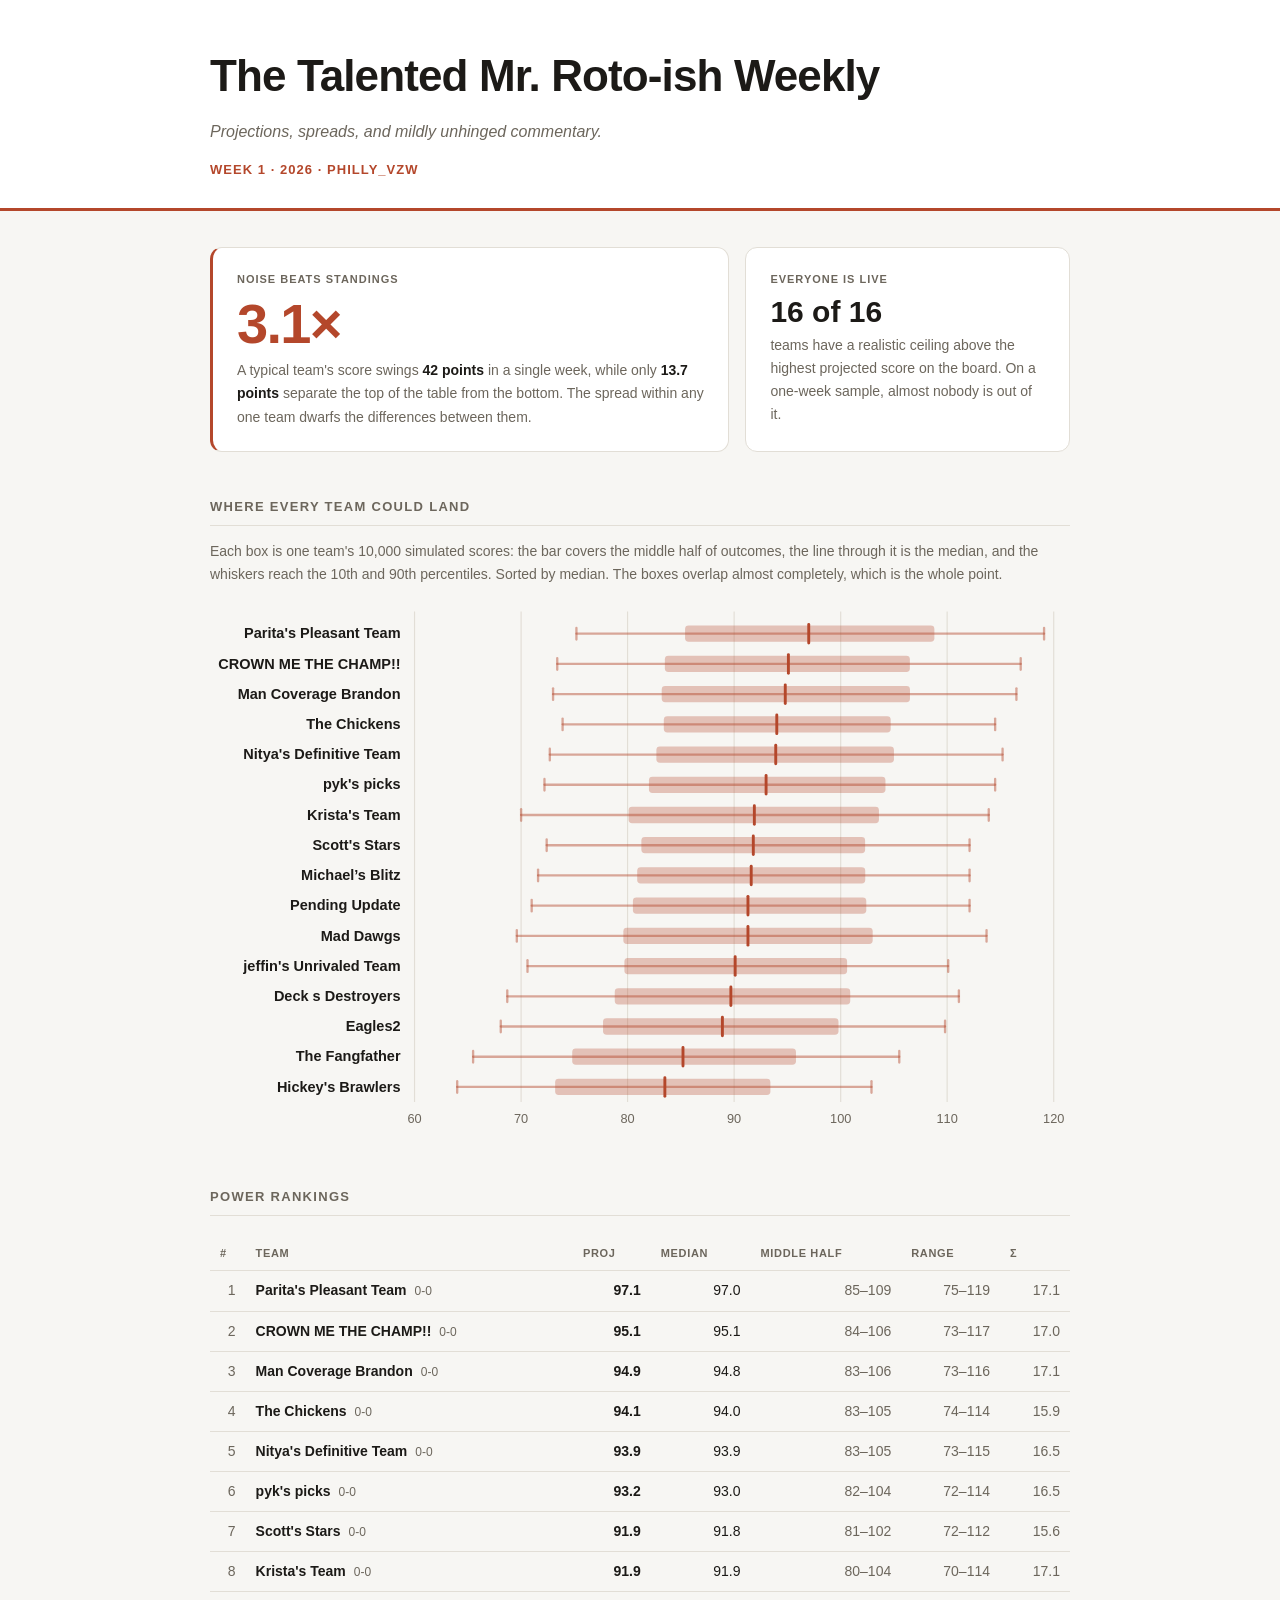
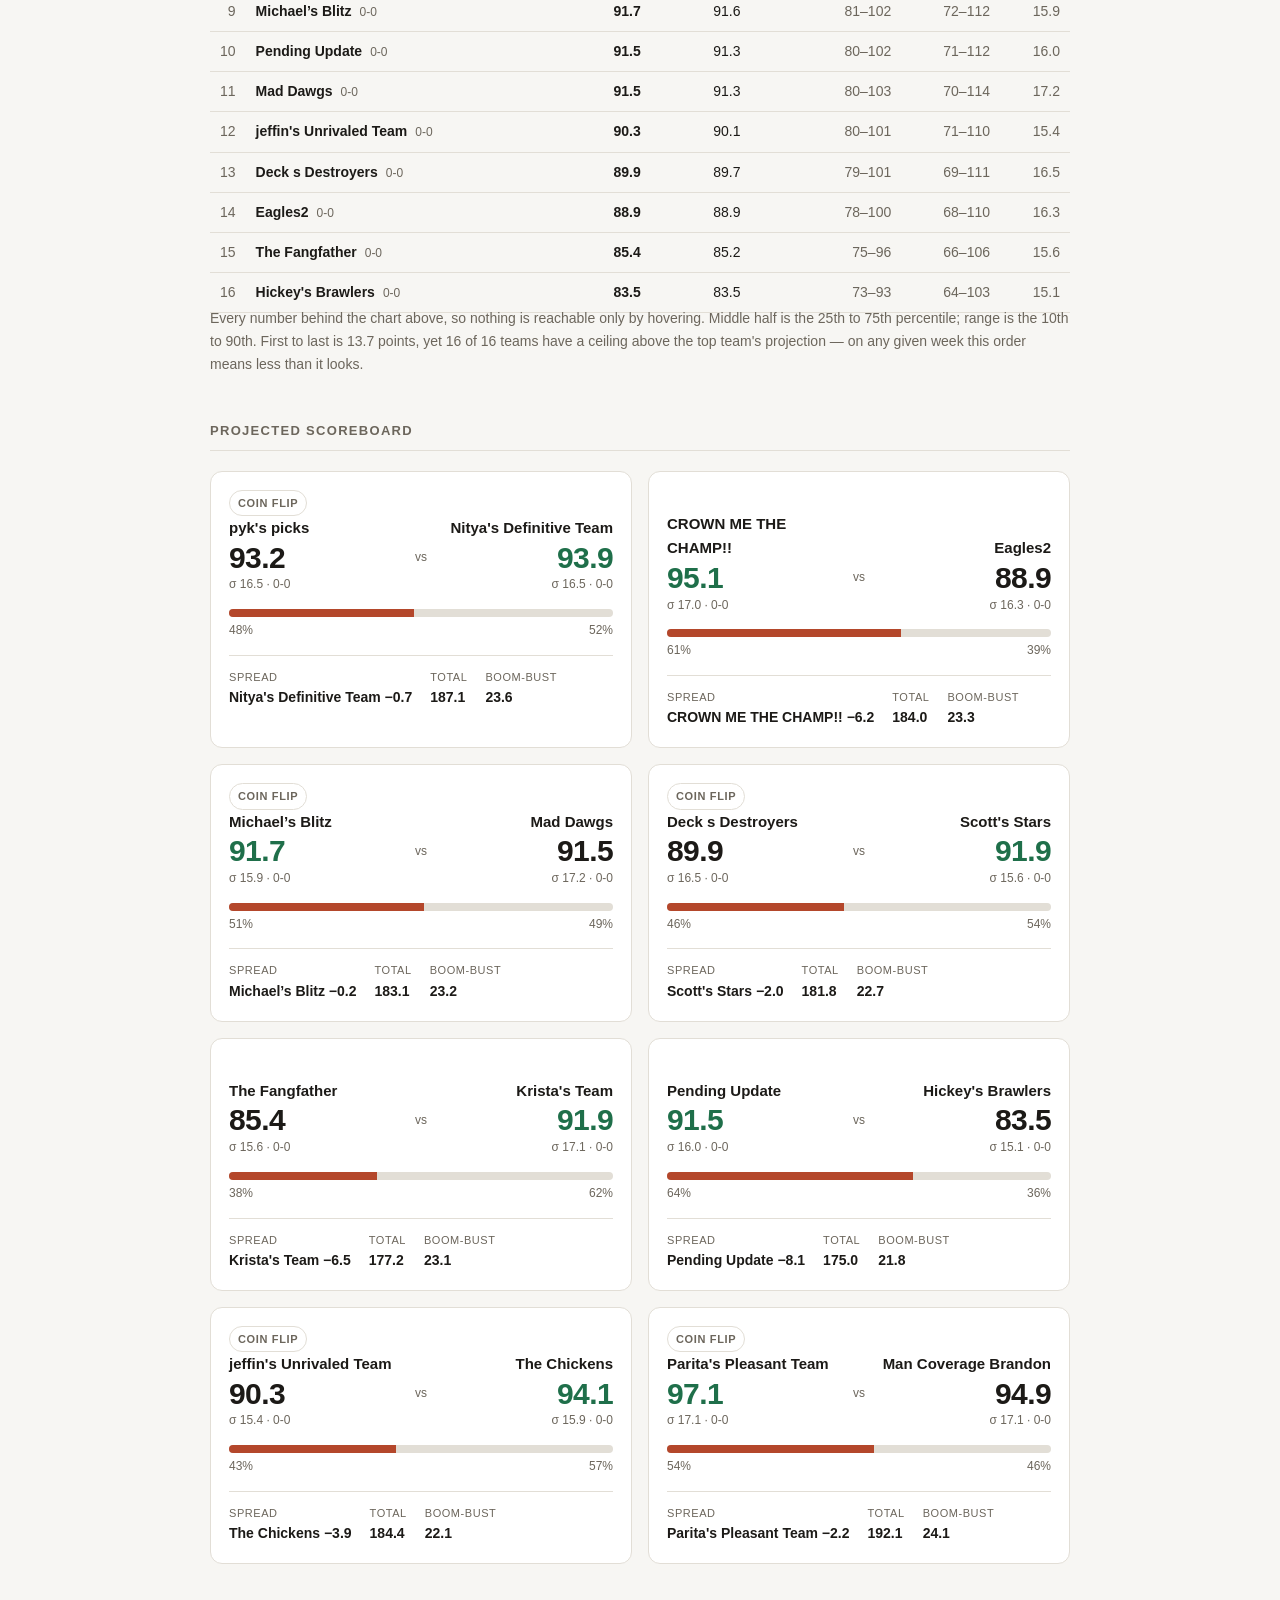
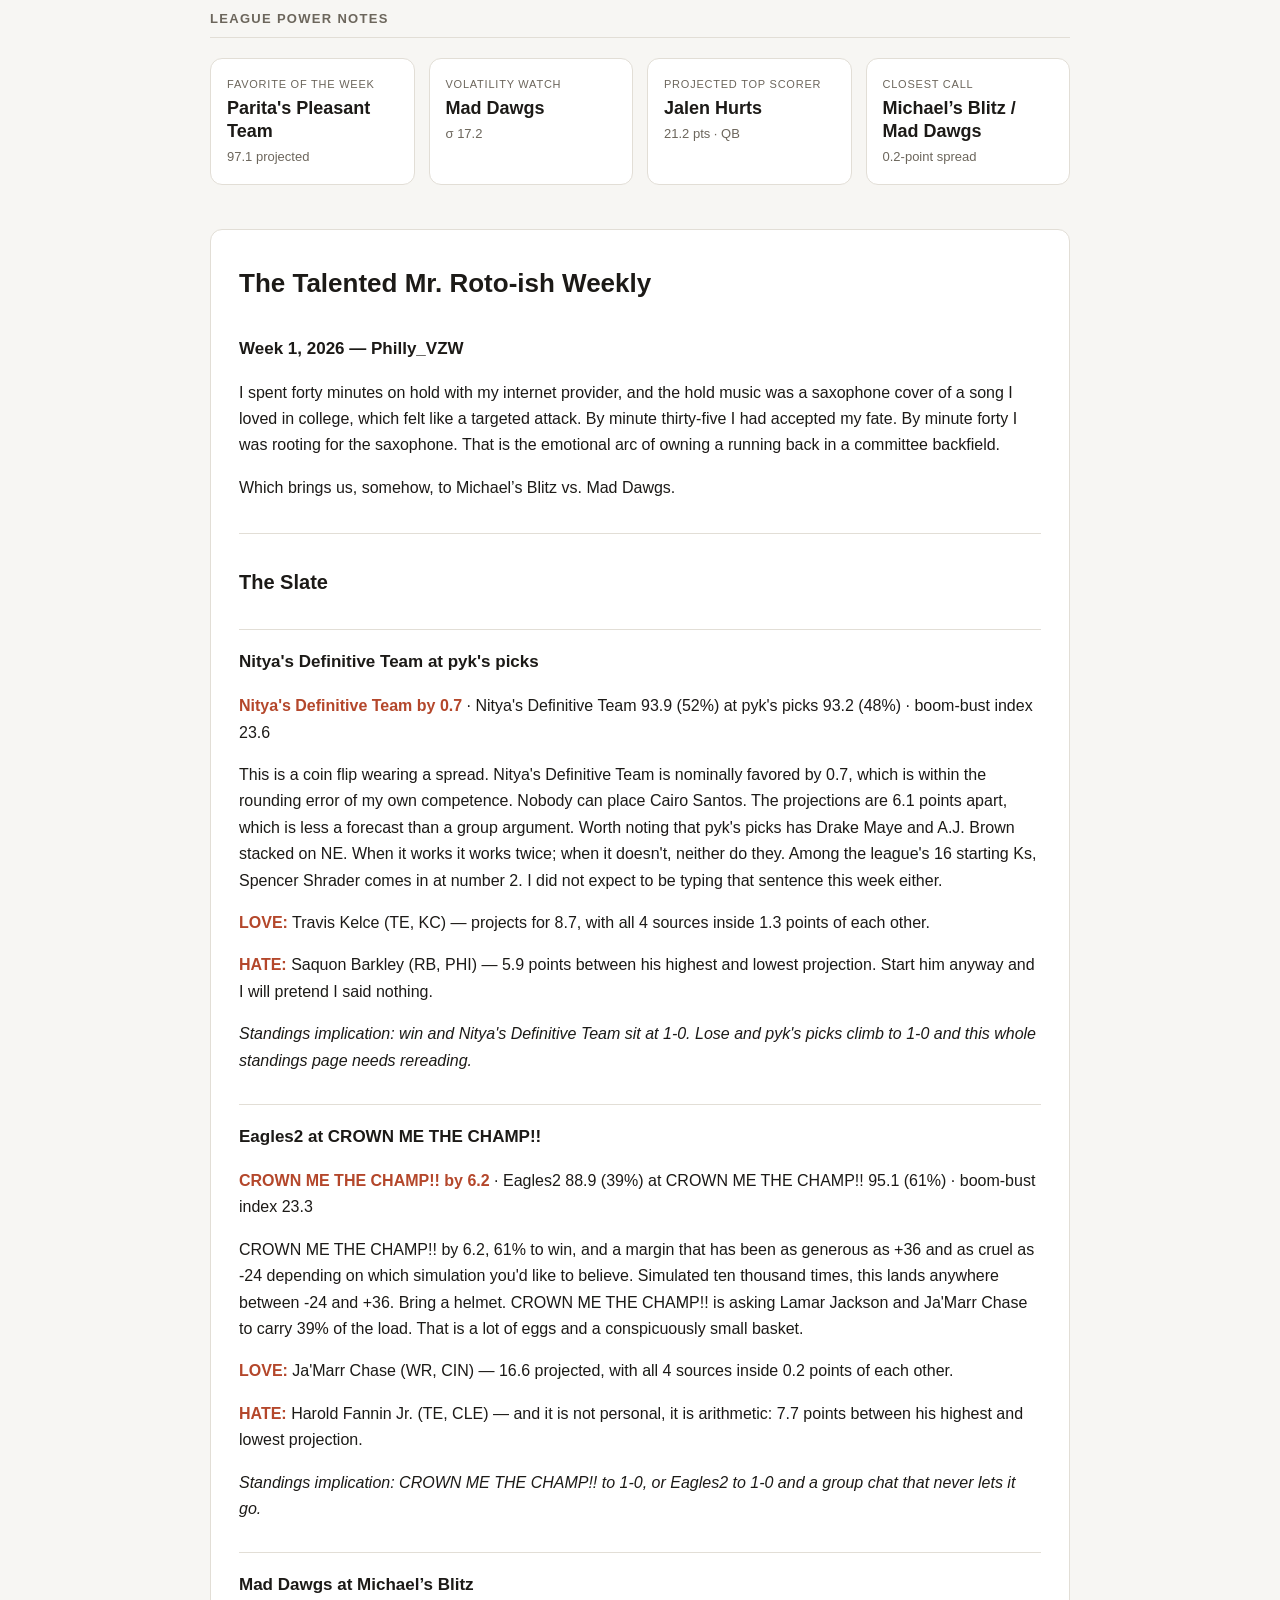
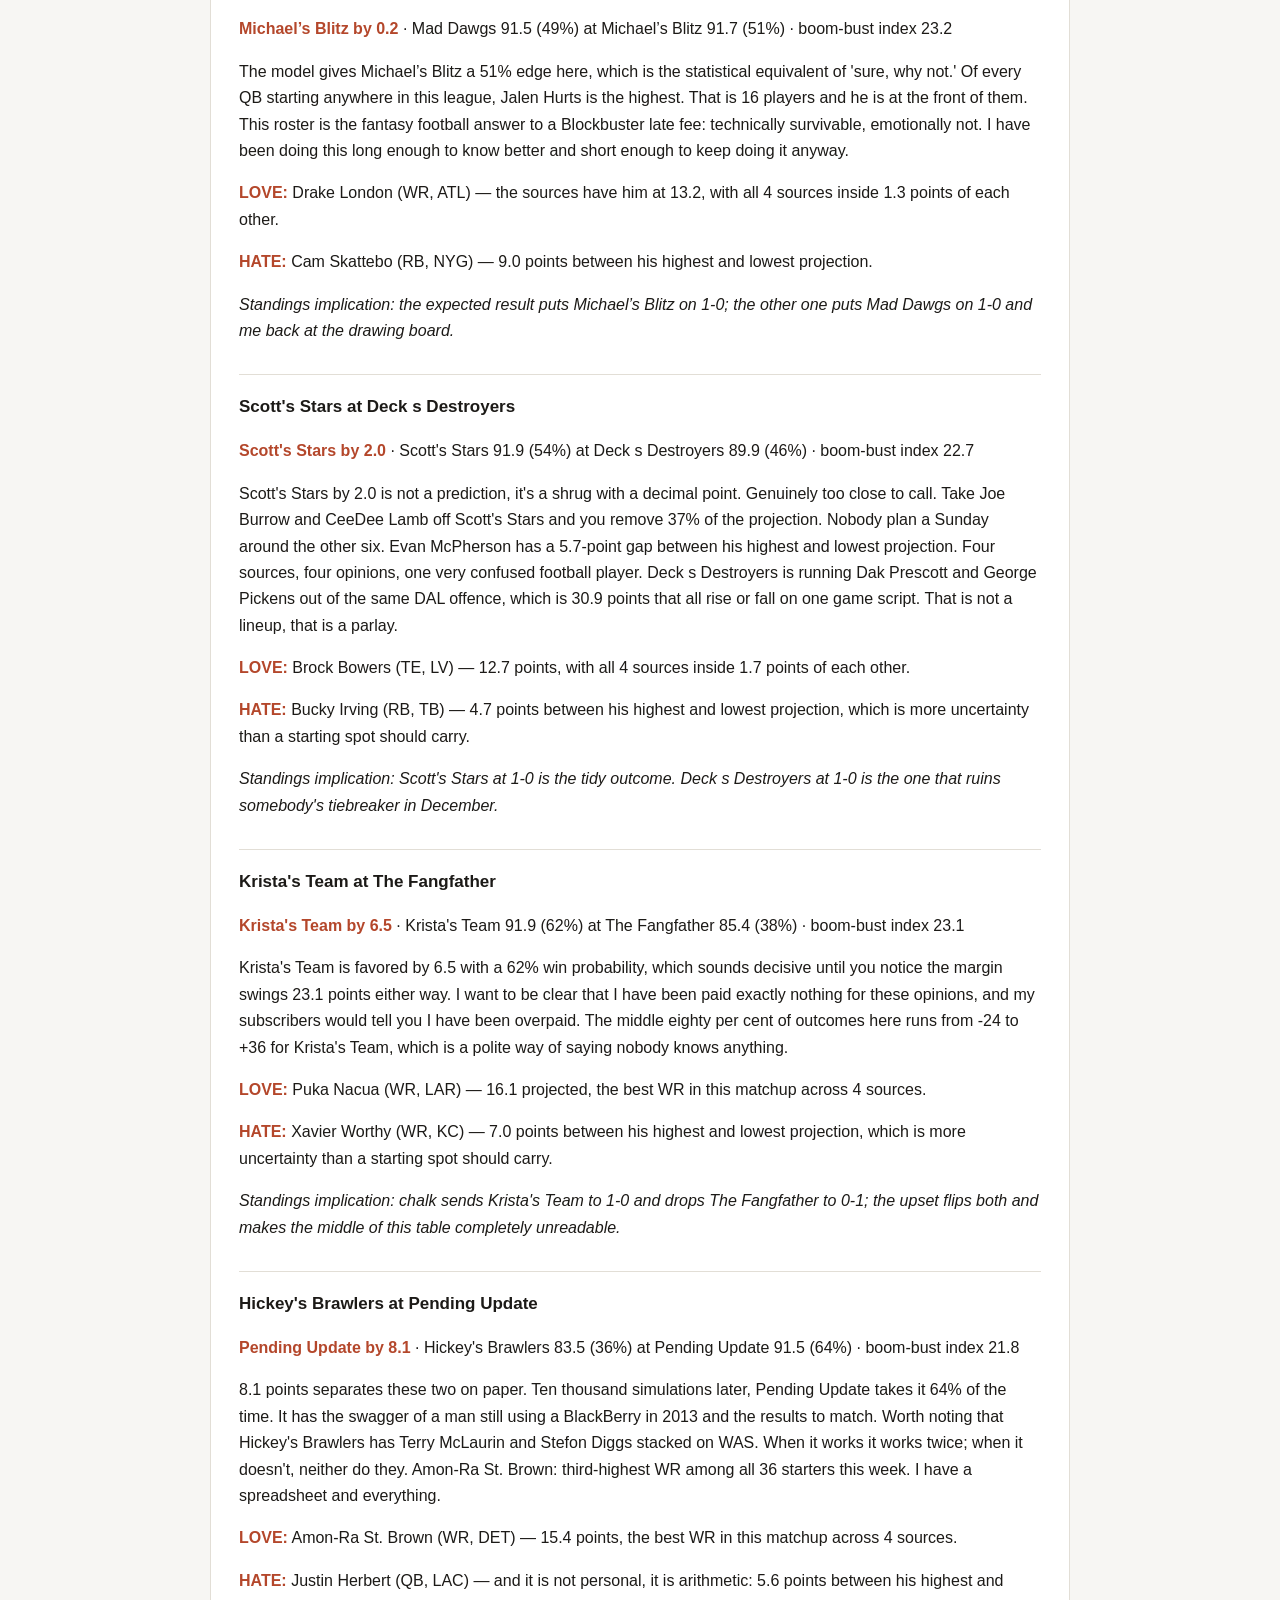
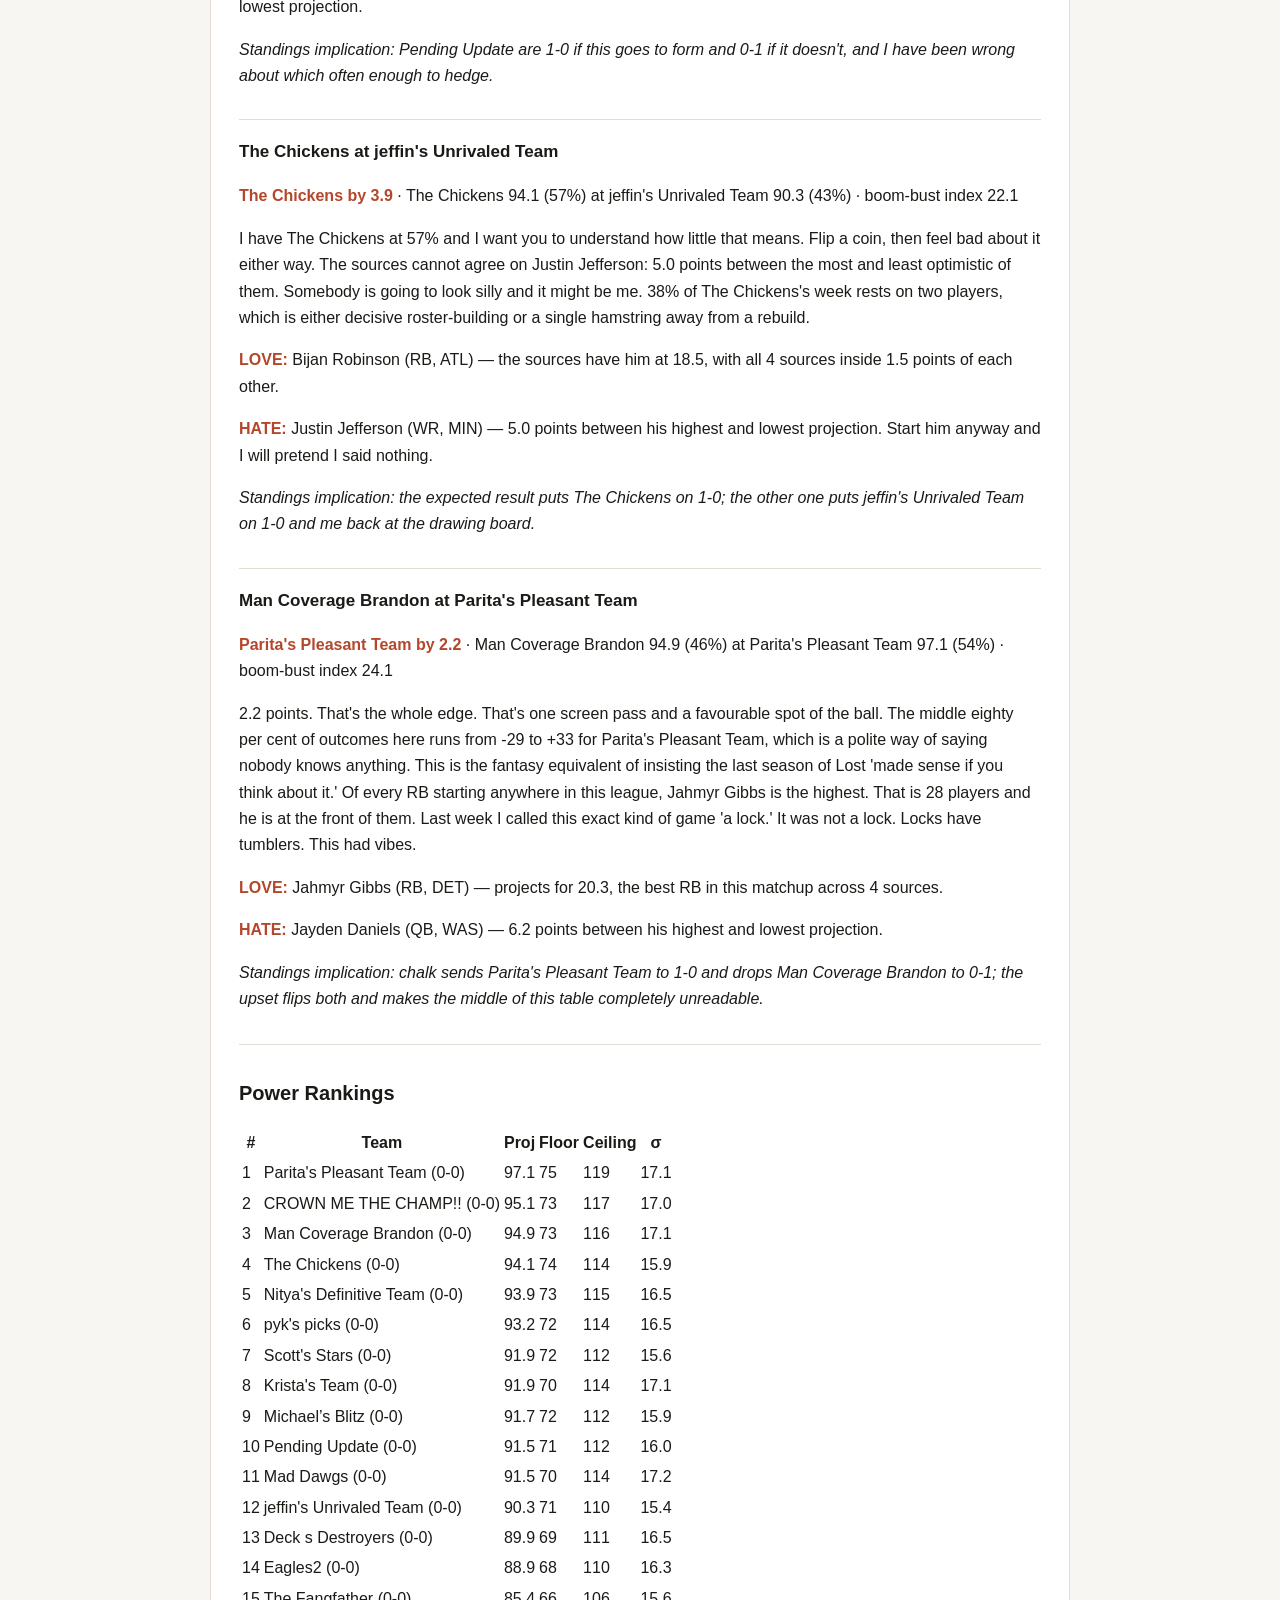
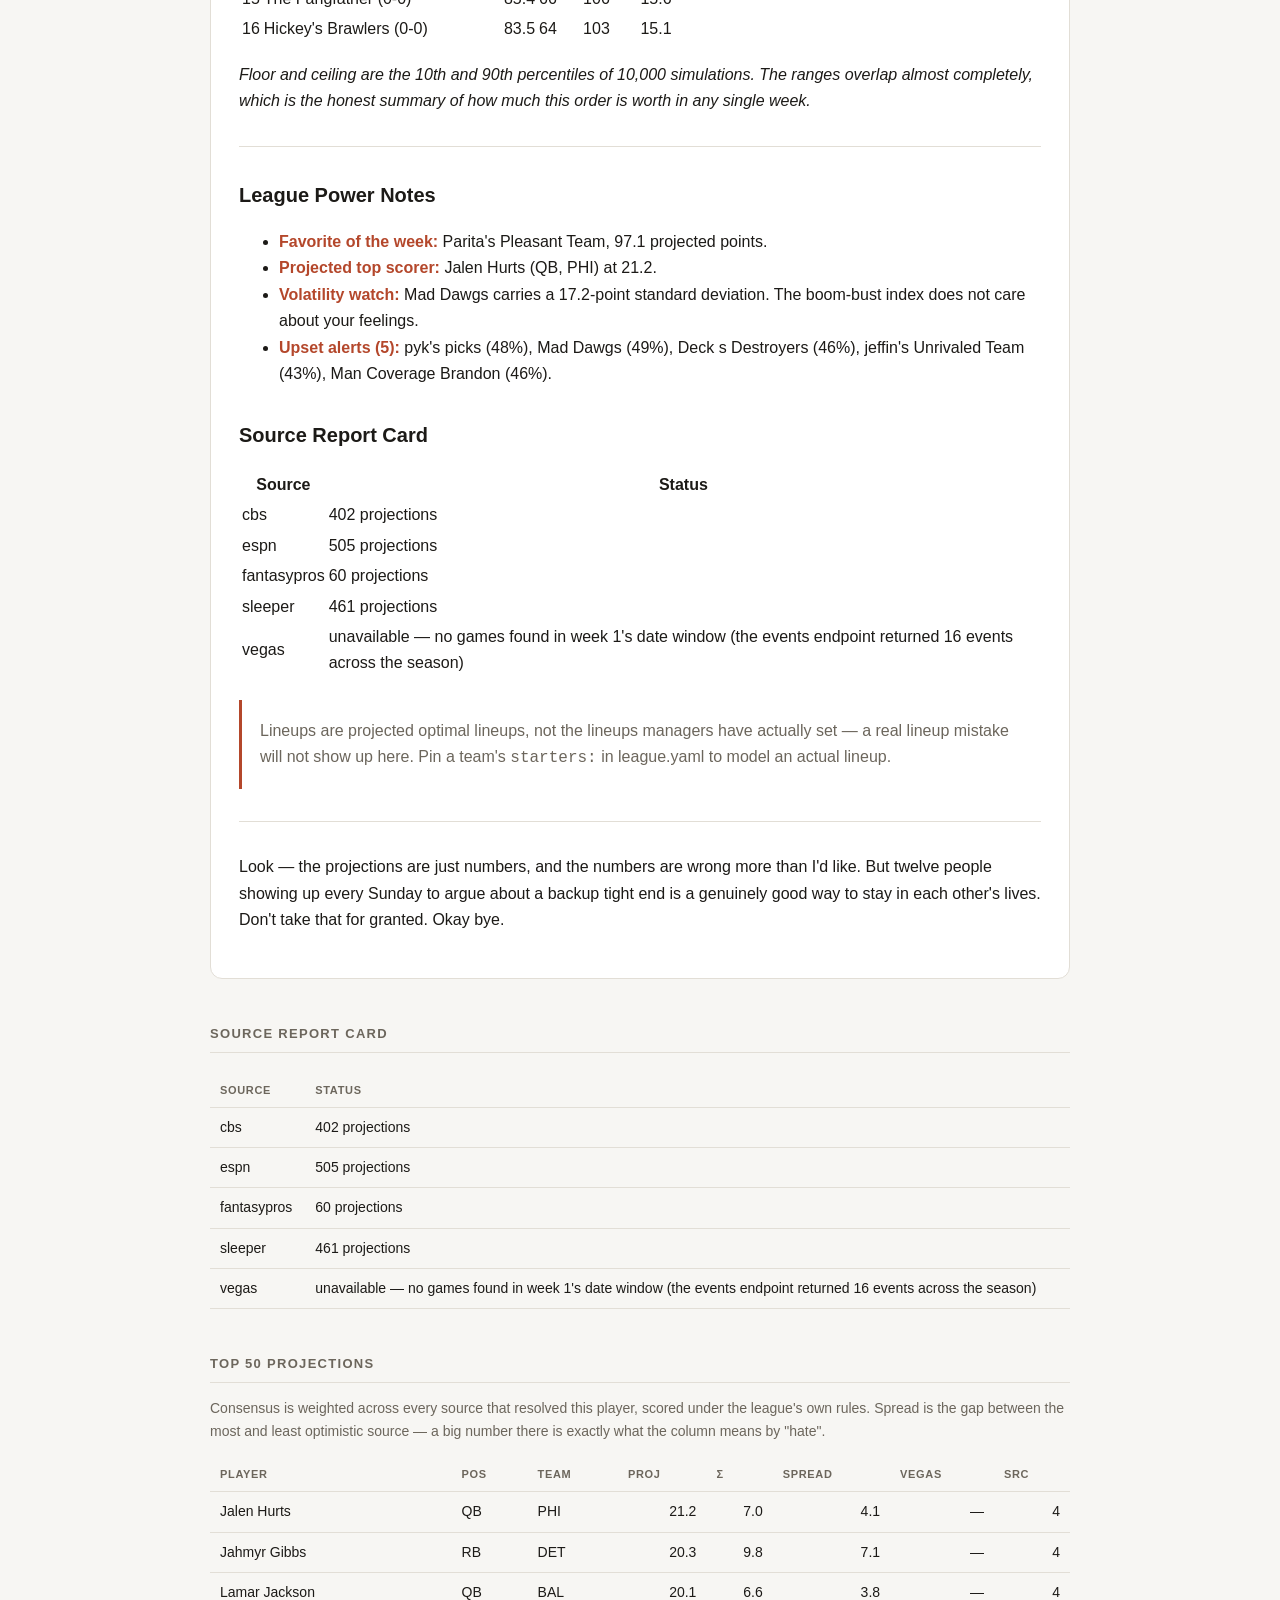
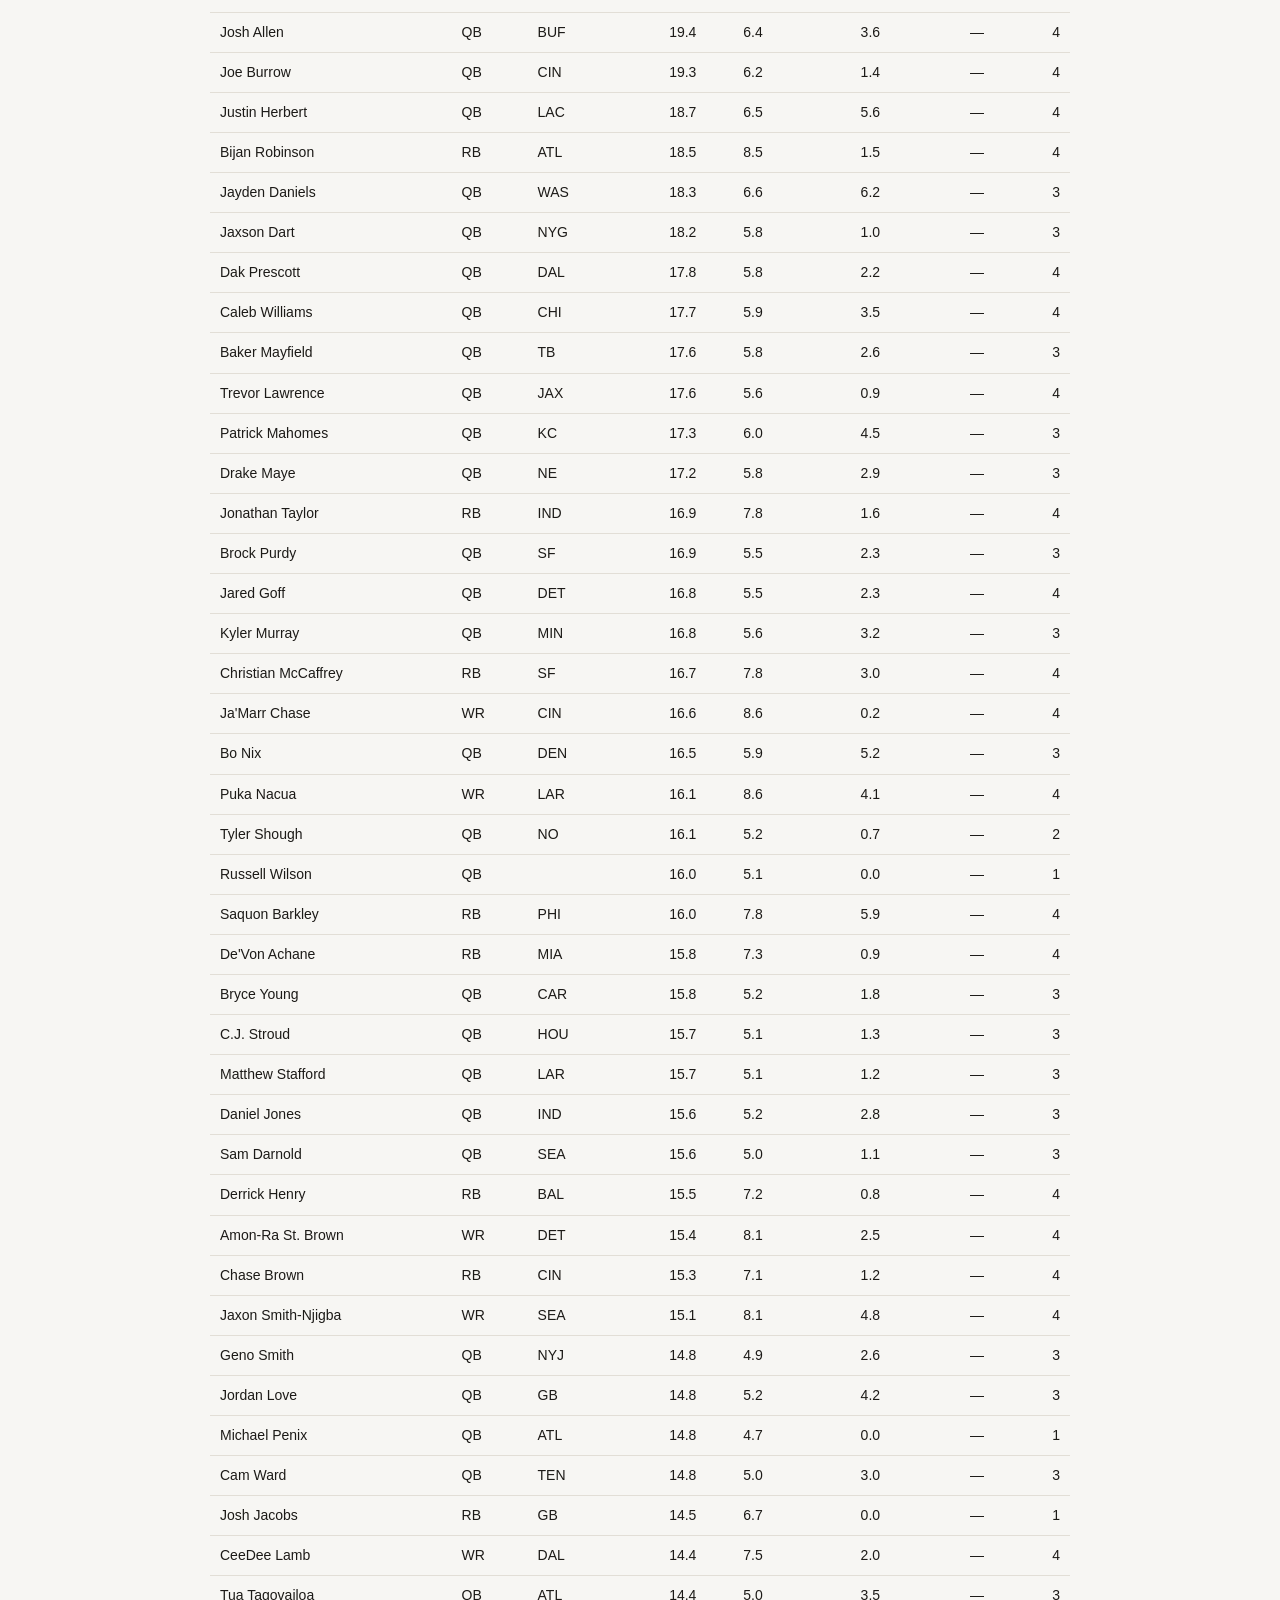
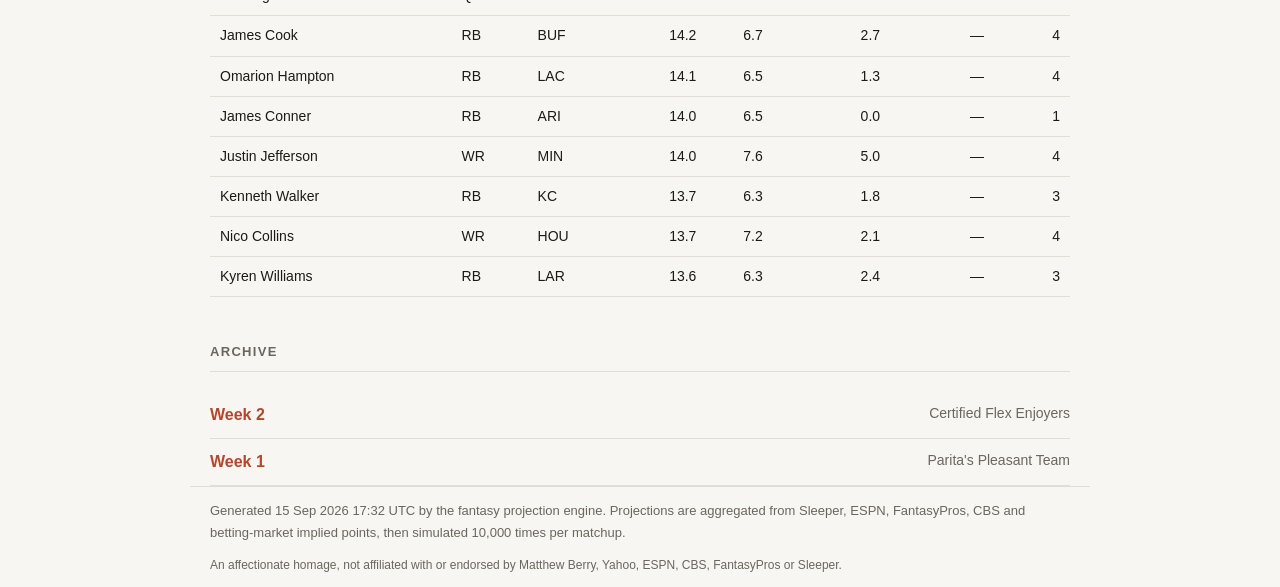
==== commit 9abc1635: "Publish week 38 projections" ====
--- a/docs/week-1.html
+++ b/docs/week-1.html
@@ -20,9 +20,9 @@
 <section class="exec">
   <div class="exec-hero">
     <span class="exec-label">Noise beats standings</span>
-    <span class="exec-figure">3.5&times;</span>
-    <p class="exec-sub">A typical team's score swings <strong>41 points</strong> in a
-    single week, while only <strong>11.5 points</strong> separate the top of the table from
+    <span class="exec-figure">3.1&times;</span>
+    <p class="exec-sub">A typical team's score swings <strong>42 points</strong> in a
+    single week, while only <strong>13.7 points</strong> separate the top of the table from
     the bottom. The spread within any one team dwarfs the differences between them.</p>
   </div>
   <div class="exec-tile">
@@ -32,32 +32,32 @@
     board. On a one-week sample, almost nobody is out of it.</p>
   </div>
 </section>
-<section><h2 class="section-title">Where every team could land</h2><p class="note">Each box is one team's 10,000 simulated scores: the bar covers the middle half of outcomes, the line through it is the median, and the whiskers reach the 10th and 90th percentiles. Sorted by median. The boxes overlap almost completely, which is the whole point.</p><div class="scroll bp-wrap"><svg class="boxplot" viewBox="0 0 740 466" role="list" aria-label="Projected score distribution for each team" preserveAspectRatio="xMinYMin meet"><line class="bp-grid" x1="176.0" y1="10" x2="176.0" y2="432.0"/><text class="bp-tick" x="176.0" y="450.0">60</text><line class="bp-grid" x1="267.7" y1="10" x2="267.7" y2="432.0"/><text class="bp-tick" x="267.7" y="450.0">70</text><line class="bp-grid" x1="359.3" y1="10" x2="359.3" y2="432.0"/><text class="bp-tick" x="359.3" y="450.0">80</text><line class="bp-grid" x1="451.0" y1="10" x2="451.0" y2="432.0"/><text class="bp-tick" x="451.0" y="450.0">90</text><line class="bp-grid" x1="542.7" y1="10" x2="542.7" y2="432.0"/><text class="bp-tick" x="542.7" y="450.0">100</text><line class="bp-grid" x1="634.3" y1="10" x2="634.3" y2="432.0"/><text class="bp-tick" x="634.3" y="450.0">110</text><line class="bp-grid" x1="726.0" y1="10" x2="726.0" y2="432.0"/><text class="bp-tick" x="726.0" y="450.0">120</text><g class="bp-row" tabindex="0" role="listitem" data-readout="Parita&#x27;s Pleasant Team · median 95.7 · middle half 84–107 · range 74–117 · swing 43"><rect class="bp-hit" x="4" y="16.0" width="726" height="26"/><text class="bp-name" x="164" y="33.0">Parita&#x27;s Pleasant Team</text><line class="bp-whisker" x1="307.1" y1="29.0" x2="700.3" y2="29.0"/><line class="bp-cap" x1="307.1" y1="24.0" x2="307.1" y2="34.0"/><line class="bp-cap" x1="700.3" y1="24.0" x2="700.3" y2="34.0"/><rect class="bp-box" x="398.8" y="22.0" width="209.9" height="14" rx="3"/><line class="bp-median" x1="503.3" y1="21.0" x2="503.3" y2="37.0"/></g><g class="bp-row" tabindex="0" role="listitem" data-readout="CROWN ME THE CHAMP!! · median 95.1 · middle half 83–106 · range 73–117 · swing 44"><rect class="bp-hit" x="4" y="42.0" width="726" height="26"/><text class="bp-name" x="164" y="59.0">CROWN ME THE CHAMP!!</text><line class="bp-whisker" x1="297.0" y1="55.0" x2="695.8" y2="55.0"/><line class="bp-cap" x1="297.0" y1="50.0" x2="297.0" y2="60.0"/><line class="bp-cap" x1="695.8" y1="50.0" x2="695.8" y2="60.0"/><rect class="bp-box" x="389.6" y="48.0" width="212.7" height="14" rx="3"/><line class="bp-median" x1="497.7" y1="47.0" x2="497.7" y2="63.0"/></g><g class="bp-row" tabindex="0" role="listitem" data-readout="Nitya&#x27;s Definitive Team · median 93.0 · middle half 82–104 · range 72–114 · swing 42"><rect class="bp-hit" x="4" y="68.0" width="726" height="26"/><text class="bp-name" x="164" y="85.0">Nitya&#x27;s Definitive Team</text><line class="bp-whisker" x1="286.9" y1="81.0" x2="671.0" y2="81.0"/><line class="bp-cap" x1="286.9" y1="76.0" x2="286.9" y2="86.0"/><line class="bp-cap" x1="671.0" y1="76.0" x2="671.0" y2="86.0"/><rect class="bp-box" x="377.7" y="74.0" width="201.7" height="14" rx="3"/><line class="bp-median" x1="478.5" y1="73.0" x2="478.5" y2="89.0"/></g><g class="bp-row" tabindex="0" role="listitem" data-readout="Man Coverage Brandon · median 92.4 · middle half 81–104 · range 71–113 · swing 42"><rect class="bp-hit" x="4" y="94.0" width="726" height="26"/><text class="bp-name" x="164" y="111.0">Man Coverage Brandon</text><line class="bp-whisker" x1="277.7" y1="107.0" x2="663.7" y2="107.0"/><line class="bp-cap" x1="277.7" y1="102.0" x2="277.7" y2="112.0"/><line class="bp-cap" x1="663.7" y1="102.0" x2="663.7" y2="112.0"/><rect class="bp-box" x="367.6" y="100.0" width="207.2" height="14" rx="3"/><line class="bp-median" x1="473.0" y1="99.0" x2="473.0" y2="115.0"/></g><g class="bp-row" tabindex="0" role="listitem" data-readout="The Chickens · median 91.9 · middle half 82–102 · range 72–112 · swing 40"><rect class="bp-hit" x="4" y="120.0" width="726" height="26"/><text class="bp-name" x="164" y="137.0">The Chickens</text><line class="bp-whisker" x1="286.0" y1="133.0" x2="652.7" y2="133.0"/><line class="bp-cap" x1="286.0" y1="128.0" x2="286.0" y2="138.0"/><line class="bp-cap" x1="652.7" y1="128.0" x2="652.7" y2="138.0"/><rect class="bp-box" x="373.1" y="126.0" width="190.7" height="14" rx="3"/><line class="bp-median" x1="468.4" y1="125.0" x2="468.4" y2="141.0"/></g><g class="bp-row" tabindex="0" role="listitem" data-readout="pyk&#x27;s picks · median 91.1 · middle half 80–102 · range 71–112 · swing 41"><rect class="bp-hit" x="4" y="146.0" width="726" height="26"/><text class="bp-name" x="164" y="163.0">pyk&#x27;s picks</text><line class="bp-whisker" x1="277.7" y1="159.0" x2="650.8" y2="159.0"/><line class="bp-cap" x1="277.7" y1="154.0" x2="277.7" y2="164.0"/><line class="bp-cap" x1="650.8" y1="154.0" x2="650.8" y2="164.0"/><rect class="bp-box" x="363.9" y="152.0" width="197.1" height="14" rx="3"/><line class="bp-median" x1="461.1" y1="151.0" x2="461.1" y2="167.0"/></g><g class="bp-row" tabindex="0" role="listitem" data-readout="Krista&#x27;s Team · median 90.4 · middle half 79–102 · range 69–112 · swing 43"><rect class="bp-hit" x="4" y="172.0" width="726" height="26"/><text class="bp-name" x="164" y="189.0">Krista&#x27;s Team</text><line class="bp-whisker" x1="258.5" y1="185.0" x2="653.6" y2="185.0"/><line class="bp-cap" x1="258.5" y1="180.0" x2="258.5" y2="190.0"/><line class="bp-cap" x1="653.6" y1="180.0" x2="653.6" y2="190.0"/><rect class="bp-box" x="348.3" y="178.0" width="211.8" height="14" rx="3"/><line class="bp-median" x1="454.7" y1="177.0" x2="454.7" y2="193.0"/></g><g class="bp-row" tabindex="0" role="listitem" data-readout="Pending Update · median 90.4 · middle half 80–101 · range 70–111 · swing 40"><rect class="bp-hit" x="4" y="198.0" width="726" height="26"/><text class="bp-name" x="164" y="215.0">Pending Update</text><line class="bp-whisker" x1="271.3" y1="211.0" x2="642.6" y2="211.0"/><line class="bp-cap" x1="271.3" y1="206.0" x2="271.3" y2="216.0"/><line class="bp-cap" x1="642.6" y1="206.0" x2="642.6" y2="216.0"/><rect class="bp-box" x="356.6" y="204.0" width="198.9" height="14" rx="3"/><line class="bp-median" x1="454.7" y1="203.0" x2="454.7" y2="219.0"/></g><g class="bp-row" tabindex="0" role="listitem" data-readout="Scott&#x27;s Stars · median 89.9 · middle half 80–100 · range 71–110 · swing 39"><rect class="bp-hit" x="4" y="224.0" width="726" height="26"/><text class="bp-name" x="164" y="241.0">Scott&#x27;s Stars</text><line class="bp-whisker" x1="275.0" y1="237.0" x2="633.4" y2="237.0"/><line class="bp-cap" x1="275.0" y1="232.0" x2="275.0" y2="242.0"/><line class="bp-cap" x1="633.4" y1="232.0" x2="633.4" y2="242.0"/><rect class="bp-box" x="355.7" y="230.0" width="188.8" height="14" rx="3"/><line class="bp-median" x1="450.1" y1="229.0" x2="450.1" y2="245.0"/></g><g class="bp-row" tabindex="0" role="listitem" data-readout="Michael’s Blitz · median 89.5 · middle half 79–100 · range 70–110 · swing 40"><rect class="bp-hit" x="4" y="250.0" width="726" height="26"/><text class="bp-name" x="164" y="267.0">Michael’s Blitz</text><line class="bp-whisker" x1="267.7" y1="263.0" x2="629.8" y2="263.0"/><line class="bp-cap" x1="267.7" y1="258.0" x2="267.7" y2="268.0"/><line class="bp-cap" x1="629.8" y1="258.0" x2="629.8" y2="268.0"/><rect class="bp-box" x="350.2" y="256.0" width="192.5" height="14" rx="3"/><line class="bp-median" x1="446.4" y1="255.0" x2="446.4" y2="271.0"/></g><g class="bp-row" tabindex="0" role="listitem" data-readout="Mad Dawgs · median 89.4 · middle half 78–101 · range 68–111 · swing 43"><rect class="bp-hit" x="4" y="276.0" width="726" height="26"/><text class="bp-name" x="164" y="293.0">Mad Dawgs</text><line class="bp-whisker" x1="251.2" y1="289.0" x2="645.3" y2="289.0"/><line class="bp-cap" x1="251.2" y1="284.0" x2="251.2" y2="294.0"/><line class="bp-cap" x1="645.3" y1="284.0" x2="645.3" y2="294.0"/><rect class="bp-box" x="341.9" y="282.0" width="208.1" height="14" rx="3"/><line class="bp-median" x1="445.5" y1="281.0" x2="445.5" y2="297.0"/></g><g class="bp-row" tabindex="0" role="listitem" data-readout="jeffin&#x27;s Unrivaled Team · median 88.8 · middle half 78–99 · range 69–109 · swing 40"><rect class="bp-hit" x="4" y="302.0" width="726" height="26"/><text class="bp-name" x="164" y="319.0">jeffin&#x27;s Unrivaled Team</text><line class="bp-whisker" x1="261.2" y1="315.0" x2="624.2" y2="315.0"/><line class="bp-cap" x1="261.2" y1="310.0" x2="261.2" y2="320.0"/><line class="bp-cap" x1="624.2" y1="310.0" x2="624.2" y2="320.0"/><rect class="bp-box" x="343.8" y="308.0" width="191.6" height="14" rx="3"/><line class="bp-median" x1="440.0" y1="307.0" x2="440.0" y2="323.0"/></g><g class="bp-row" tabindex="0" role="listitem" data-readout="Deck s Destroyers · median 88.4 · middle half 78–99 · range 68–110 · swing 42"><rect class="bp-hit" x="4" y="328.0" width="726" height="26"/><text class="bp-name" x="164" y="345.0">Deck s Destroyers</text><line class="bp-whisker" x1="247.5" y1="341.0" x2="629.8" y2="341.0"/><line class="bp-cap" x1="247.5" y1="336.0" x2="247.5" y2="346.0"/><line class="bp-cap" x1="629.8" y1="336.0" x2="629.8" y2="346.0"/><rect class="bp-box" x="338.2" y="334.0" width="198.0" height="14" rx="3"/><line class="bp-median" x1="436.3" y1="333.0" x2="436.3" y2="349.0"/></g><g class="bp-row" tabindex="0" role="listitem" data-readout="Eagles2 · median 87.5 · middle half 77–98 · range 67–108 · swing 41"><rect class="bp-hit" x="4" y="354.0" width="726" height="26"/><text class="bp-name" x="164" y="371.0">Eagles2</text><line class="bp-whisker" x1="243.8" y1="367.0" x2="616.9" y2="367.0"/><line class="bp-cap" x1="243.8" y1="362.0" x2="243.8" y2="372.0"/><line class="bp-cap" x1="616.9" y1="362.0" x2="616.9" y2="372.0"/><rect class="bp-box" x="330.0" y="360.0" width="196.2" height="14" rx="3"/><line class="bp-median" x1="428.1" y1="359.0" x2="428.1" y2="375.0"/></g><g class="bp-row" tabindex="0" role="listitem" data-readout="Hickey&#x27;s Brawlers · median 86.4 · middle half 76–96 · range 67–106 · swing 39"><rect class="bp-hit" x="4" y="380.0" width="726" height="26"/><text class="bp-name" x="164" y="397.0">Hickey&#x27;s Brawlers</text><line class="bp-whisker" x1="240.2" y1="393.0" x2="599.5" y2="393.0"/><line class="bp-cap" x1="240.2" y1="388.0" x2="240.2" y2="398.0"/><line class="bp-cap" x1="599.5" y1="388.0" x2="599.5" y2="398.0"/><rect class="bp-box" x="325.4" y="386.0" width="185.2" height="14" rx="3"/><line class="bp-median" x1="418.0" y1="385.0" x2="418.0" y2="401.0"/></g><g class="bp-row" tabindex="0" role="listitem" data-readout="The Fangfather · median 84.1 · middle half 74–94 · range 65–104 · swing 38"><rect class="bp-hit" x="4" y="406.0" width="726" height="26"/><text class="bp-name" x="164" y="423.0">The Fangfather</text><line class="bp-whisker" x1="221.8" y1="419.0" x2="574.8" y2="419.0"/><line class="bp-cap" x1="221.8" y1="414.0" x2="221.8" y2="424.0"/><line class="bp-cap" x1="574.8" y1="414.0" x2="574.8" y2="424.0"/><rect class="bp-box" x="306.2" y="412.0" width="181.5" height="14" rx="3"/><line class="bp-median" x1="396.9" y1="411.0" x2="396.9" y2="427.0"/></g></svg></div><div class="bp-tip" id="bp-tip" role="status" aria-live="polite" hidden></div></section>
-<section><h2 class="section-title">Power Rankings</h2><div class="scroll"><table class="data rankings"><thead><tr><th class='num'>#</th><th>Team</th><th class='num'>Proj</th><th class='num'>Median</th><th class='num'>Middle half</th><th class='num'>Range</th><th class='num'>&sigma;</th></tr></thead><tbody><tr><td class='num rank'>1</td><td class='rank-team'>Parita&#x27;s Pleasant Team<span class='rank-record'>0-0</span></td><td class='num strong'>95.8</td><td class='num'>95.7</td><td class='num muted'>84&ndash;107</td><td class='num muted'>74&ndash;117</td><td class='num muted'>16.7</td></tr><tr><td class='num rank'>2</td><td class='rank-team'>CROWN ME THE CHAMP!!<span class='rank-record'>0-0</span></td><td class='num strong'>95.0</td><td class='num'>95.1</td><td class='num muted'>83&ndash;106</td><td class='num muted'>73&ndash;117</td><td class='num muted'>16.9</td></tr><tr><td class='num rank'>3</td><td class='rank-team'>Nitya&#x27;s Definitive Team<span class='rank-record'>0-0</span></td><td class='num strong'>93.0</td><td class='num'>93.0</td><td class='num muted'>82&ndash;104</td><td class='num muted'>72&ndash;114</td><td class='num muted'>16.3</td></tr><tr><td class='num rank'>4</td><td class='rank-team'>Man Coverage Brandon<span class='rank-record'>0-0</span></td><td class='num strong'>92.3</td><td class='num'>92.4</td><td class='num muted'>81&ndash;104</td><td class='num muted'>71&ndash;113</td><td class='num muted'>16.5</td></tr><tr><td class='num rank'>5</td><td class='rank-team'>The Chickens<span class='rank-record'>0-0</span></td><td class='num strong'>91.9</td><td class='num'>91.9</td><td class='num muted'>82&ndash;102</td><td class='num muted'>72&ndash;112</td><td class='num muted'>15.5</td></tr><tr><td class='num rank'>6</td><td class='rank-team'>pyk&#x27;s picks<span class='rank-record'>0-0</span></td><td class='num strong'>91.3</td><td class='num'>91.1</td><td class='num muted'>80&ndash;102</td><td class='num muted'>71&ndash;112</td><td class='num muted'>16.0</td></tr><tr><td class='num rank'>7</td><td class='rank-team'>Pending Update<span class='rank-record'>0-0</span></td><td class='num strong'>90.6</td><td class='num'>90.4</td><td class='num muted'>80&ndash;101</td><td class='num muted'>70&ndash;111</td><td class='num muted'>15.8</td></tr><tr><td class='num rank'>8</td><td class='rank-team'>Krista&#x27;s Team<span class='rank-record'>0-0</span></td><td class='num strong'>90.4</td><td class='num'>90.4</td><td class='num muted'>79&ndash;102</td><td class='num muted'>69&ndash;112</td><td class='num muted'>16.8</td></tr><tr><td class='num rank'>9</td><td class='rank-team'>Scott&#x27;s Stars<span class='rank-record'>0-0</span></td><td class='num strong'>90.0</td><td class='num'>89.9</td><td class='num muted'>80&ndash;100</td><td class='num muted'>71&ndash;110</td><td class='num muted'>15.4</td></tr><tr><td class='num rank'>10</td><td class='rank-team'>Mad Dawgs<span class='rank-record'>0-0</span></td><td class='num strong'>89.6</td><td class='num'>89.4</td><td class='num muted'>78&ndash;101</td><td class='num muted'>68&ndash;111</td><td class='num muted'>16.7</td></tr><tr><td class='num rank'>11</td><td class='rank-team'>Michael’s Blitz<span class='rank-record'>0-0</span></td><td class='num strong'>89.6</td><td class='num'>89.5</td><td class='num muted'>79&ndash;100</td><td class='num muted'>70&ndash;110</td><td class='num muted'>15.5</td></tr><tr><td class='num rank'>12</td><td class='rank-team'>jeffin&#x27;s Unrivaled Team<span class='rank-record'>0-0</span></td><td class='num strong'>88.9</td><td class='num'>88.8</td><td class='num muted'>78&ndash;99</td><td class='num muted'>69&ndash;109</td><td class='num muted'>15.5</td></tr><tr><td class='num rank'>13</td><td class='rank-team'>Deck s Destroyers<span class='rank-record'>0-0</span></td><td class='num strong'>88.6</td><td class='num'>88.4</td><td class='num muted'>78&ndash;99</td><td class='num muted'>68&ndash;110</td><td class='num muted'>16.2</td></tr><tr><td class='num rank'>14</td><td class='rank-team'>Eagles2<span class='rank-record'>0-0</span></td><td class='num strong'>87.6</td><td class='num'>87.5</td><td class='num muted'>77&ndash;98</td><td class='num muted'>67&ndash;108</td><td class='num muted'>15.9</td></tr><tr><td class='num rank'>15</td><td class='rank-team'>Hickey&#x27;s Brawlers<span class='rank-record'>0-0</span></td><td class='num strong'>86.5</td><td class='num'>86.4</td><td class='num muted'>76&ndash;96</td><td class='num muted'>67&ndash;106</td><td class='num muted'>15.1</td></tr><tr><td class='num rank'>16</td><td class='rank-team'>The Fangfather<span class='rank-record'>0-0</span></td><td class='num strong'>84.3</td><td class='num'>84.1</td><td class='num muted'>74&ndash;94</td><td class='num muted'>65&ndash;104</td><td class='num muted'>14.9</td></tr></tbody></table></div><p class="note">Every number behind the chart above, so nothing is reachable only by hovering. Middle half is the 25th to 75th percentile; range is the 10th to 90th. First to last is 11.5 points, yet 16 of 16 teams have a ceiling above the top team's projection — on any given week this order means less than it looks.</p></section>
+<section><h2 class="section-title">Where every team could land</h2><p class="note">Each box is one team's 10,000 simulated scores: the bar covers the middle half of outcomes, the line through it is the median, and the whiskers reach the 10th and 90th percentiles. Sorted by median. The boxes overlap almost completely, which is the whole point.</p><div class="scroll bp-wrap"><svg class="boxplot" viewBox="0 0 740 466" role="list" aria-label="Projected score distribution for each team" preserveAspectRatio="xMinYMin meet"><line class="bp-grid" x1="176.0" y1="10" x2="176.0" y2="432.0"/><text class="bp-tick" x="176.0" y="450.0">60</text><line class="bp-grid" x1="267.7" y1="10" x2="267.7" y2="432.0"/><text class="bp-tick" x="267.7" y="450.0">70</text><line class="bp-grid" x1="359.3" y1="10" x2="359.3" y2="432.0"/><text class="bp-tick" x="359.3" y="450.0">80</text><line class="bp-grid" x1="451.0" y1="10" x2="451.0" y2="432.0"/><text class="bp-tick" x="451.0" y="450.0">90</text><line class="bp-grid" x1="542.7" y1="10" x2="542.7" y2="432.0"/><text class="bp-tick" x="542.7" y="450.0">100</text><line class="bp-grid" x1="634.3" y1="10" x2="634.3" y2="432.0"/><text class="bp-tick" x="634.3" y="450.0">110</text><line class="bp-grid" x1="726.0" y1="10" x2="726.0" y2="432.0"/><text class="bp-tick" x="726.0" y="450.0">120</text><g class="bp-row" tabindex="0" role="listitem" data-readout="Parita&#x27;s Pleasant Team · median 97.0 · middle half 85–109 · range 75–119 · swing 44"><rect class="bp-hit" x="4" y="16.0" width="726" height="26"/><text class="bp-name" x="164" y="33.0">Parita&#x27;s Pleasant Team</text><line class="bp-whisker" x1="315.3" y1="29.0" x2="717.7" y2="29.0"/><line class="bp-cap" x1="315.3" y1="24.0" x2="315.3" y2="34.0"/><line class="bp-cap" x1="717.7" y1="24.0" x2="717.7" y2="34.0"/><rect class="bp-box" x="408.8" y="22.0" width="214.5" height="14" rx="3"/><line class="bp-median" x1="515.2" y1="21.0" x2="515.2" y2="37.0"/></g><g class="bp-row" tabindex="0" role="listitem" data-readout="CROWN ME THE CHAMP!! · median 95.1 · middle half 84–106 · range 73–117 · swing 44"><rect class="bp-hit" x="4" y="42.0" width="726" height="26"/><text class="bp-name" x="164" y="59.0">CROWN ME THE CHAMP!!</text><line class="bp-whisker" x1="298.8" y1="55.0" x2="697.6" y2="55.0"/><line class="bp-cap" x1="298.8" y1="50.0" x2="298.8" y2="60.0"/><line class="bp-cap" x1="697.6" y1="50.0" x2="697.6" y2="60.0"/><rect class="bp-box" x="391.4" y="48.0" width="210.8" height="14" rx="3"/><line class="bp-median" x1="497.7" y1="47.0" x2="497.7" y2="63.0"/></g><g class="bp-row" tabindex="0" role="listitem" data-readout="Man Coverage Brandon · median 94.8 · middle half 83–106 · range 73–116 · swing 44"><rect class="bp-hit" x="4" y="68.0" width="726" height="26"/><text class="bp-name" x="164" y="85.0">Man Coverage Brandon</text><line class="bp-whisker" x1="295.2" y1="81.0" x2="693.9" y2="81.0"/><line class="bp-cap" x1="295.2" y1="76.0" x2="295.2" y2="86.0"/><line class="bp-cap" x1="693.9" y1="76.0" x2="693.9" y2="86.0"/><rect class="bp-box" x="388.7" y="74.0" width="213.6" height="14" rx="3"/><line class="bp-median" x1="495.0" y1="73.0" x2="495.0" y2="89.0"/></g><g class="bp-row" tabindex="0" role="listitem" data-readout="The Chickens · median 94.0 · middle half 83–105 · range 74–114 · swing 41"><rect class="bp-hit" x="4" y="94.0" width="726" height="26"/><text class="bp-name" x="164" y="111.0">The Chickens</text><line class="bp-whisker" x1="303.4" y1="107.0" x2="675.6" y2="107.0"/><line class="bp-cap" x1="303.4" y1="102.0" x2="303.4" y2="112.0"/><line class="bp-cap" x1="675.6" y1="102.0" x2="675.6" y2="112.0"/><rect class="bp-box" x="390.5" y="100.0" width="195.2" height="14" rx="3"/><line class="bp-median" x1="487.7" y1="99.0" x2="487.7" y2="115.0"/></g><g class="bp-row" tabindex="0" role="listitem" data-readout="Nitya&#x27;s Definitive Team · median 93.9 · middle half 83–105 · range 73–115 · swing 42"><rect class="bp-hit" x="4" y="120.0" width="726" height="26"/><text class="bp-name" x="164" y="137.0">Nitya&#x27;s Definitive Team</text><line class="bp-whisker" x1="292.4" y1="133.0" x2="682.0" y2="133.0"/><line class="bp-cap" x1="292.4" y1="128.0" x2="292.4" y2="138.0"/><line class="bp-cap" x1="682.0" y1="128.0" x2="682.0" y2="138.0"/><rect class="bp-box" x="384.1" y="126.0" width="204.4" height="14" rx="3"/><line class="bp-median" x1="486.8" y1="125.0" x2="486.8" y2="141.0"/></g><g class="bp-row" tabindex="0" role="listitem" data-readout="pyk&#x27;s picks · median 93.0 · middle half 82–104 · range 72–114 · swing 42"><rect class="bp-hit" x="4" y="146.0" width="726" height="26"/><text class="bp-name" x="164" y="163.0">pyk&#x27;s picks</text><line class="bp-whisker" x1="287.8" y1="159.0" x2="675.6" y2="159.0"/><line class="bp-cap" x1="287.8" y1="154.0" x2="287.8" y2="164.0"/><line class="bp-cap" x1="675.6" y1="154.0" x2="675.6" y2="164.0"/><rect class="bp-box" x="377.7" y="152.0" width="203.5" height="14" rx="3"/><line class="bp-median" x1="478.5" y1="151.0" x2="478.5" y2="167.0"/></g><g class="bp-row" tabindex="0" role="listitem" data-readout="Krista&#x27;s Team · median 91.9 · middle half 80–104 · range 70–114 · swing 44"><rect class="bp-hit" x="4" y="172.0" width="726" height="26"/><text class="bp-name" x="164" y="189.0">Krista&#x27;s Team</text><line class="bp-whisker" x1="267.7" y1="185.0" x2="670.1" y2="185.0"/><line class="bp-cap" x1="267.7" y1="180.0" x2="267.7" y2="190.0"/><line class="bp-cap" x1="670.1" y1="180.0" x2="670.1" y2="190.0"/><rect class="bp-box" x="360.2" y="178.0" width="215.4" height="14" rx="3"/><line class="bp-median" x1="468.4" y1="177.0" x2="468.4" y2="193.0"/></g><g class="bp-row" tabindex="0" role="listitem" data-readout="Scott&#x27;s Stars · median 91.8 · middle half 81–102 · range 72–112 · swing 40"><rect class="bp-hit" x="4" y="198.0" width="726" height="26"/><text class="bp-name" x="164" y="215.0">Scott&#x27;s Stars</text><line class="bp-whisker" x1="289.7" y1="211.0" x2="653.6" y2="211.0"/><line class="bp-cap" x1="289.7" y1="206.0" x2="289.7" y2="216.0"/><line class="bp-cap" x1="653.6" y1="206.0" x2="653.6" y2="216.0"/><rect class="bp-box" x="371.2" y="204.0" width="192.5" height="14" rx="3"/><line class="bp-median" x1="467.5" y1="203.0" x2="467.5" y2="219.0"/></g><g class="bp-row" tabindex="0" role="listitem" data-readout="Michael’s Blitz · median 91.6 · middle half 81–102 · range 72–112 · swing 40"><rect class="bp-hit" x="4" y="224.0" width="726" height="26"/><text class="bp-name" x="164" y="241.0">Michael’s Blitz</text><line class="bp-whisker" x1="282.3" y1="237.0" x2="653.6" y2="237.0"/><line class="bp-cap" x1="282.3" y1="232.0" x2="282.3" y2="242.0"/><line class="bp-cap" x1="653.6" y1="232.0" x2="653.6" y2="242.0"/><rect class="bp-box" x="367.6" y="230.0" width="196.2" height="14" rx="3"/><line class="bp-median" x1="465.7" y1="229.0" x2="465.7" y2="245.0"/></g><g class="bp-row" tabindex="0" role="listitem" data-readout="Pending Update · median 91.3 · middle half 80–102 · range 71–112 · swing 41"><rect class="bp-hit" x="4" y="250.0" width="726" height="26"/><text class="bp-name" x="164" y="267.0">Pending Update</text><line class="bp-whisker" x1="276.8" y1="263.0" x2="653.6" y2="263.0"/><line class="bp-cap" x1="276.8" y1="258.0" x2="276.8" y2="268.0"/><line class="bp-cap" x1="653.6" y1="258.0" x2="653.6" y2="268.0"/><rect class="bp-box" x="363.9" y="256.0" width="200.8" height="14" rx="3"/><line class="bp-median" x1="462.9" y1="255.0" x2="462.9" y2="271.0"/></g><g class="bp-row" tabindex="0" role="listitem" data-readout="Mad Dawgs · median 91.3 · middle half 80–103 · range 70–114 · swing 44"><rect class="bp-hit" x="4" y="276.0" width="726" height="26"/><text class="bp-name" x="164" y="293.0">Mad Dawgs</text><line class="bp-whisker" x1="264.0" y1="289.0" x2="668.2" y2="289.0"/><line class="bp-cap" x1="264.0" y1="284.0" x2="264.0" y2="294.0"/><line class="bp-cap" x1="668.2" y1="284.0" x2="668.2" y2="294.0"/><rect class="bp-box" x="355.7" y="282.0" width="214.5" height="14" rx="3"/><line class="bp-median" x1="462.9" y1="281.0" x2="462.9" y2="297.0"/></g><g class="bp-row" tabindex="0" role="listitem" data-readout="jeffin&#x27;s Unrivaled Team · median 90.1 · middle half 80–101 · range 71–110 · swing 40"><rect class="bp-hit" x="4" y="302.0" width="726" height="26"/><text class="bp-name" x="164" y="319.0">jeffin&#x27;s Unrivaled Team</text><line class="bp-whisker" x1="273.2" y1="315.0" x2="635.2" y2="315.0"/><line class="bp-cap" x1="273.2" y1="310.0" x2="273.2" y2="320.0"/><line class="bp-cap" x1="635.2" y1="310.0" x2="635.2" y2="320.0"/><rect class="bp-box" x="356.6" y="308.0" width="191.6" height="14" rx="3"/><line class="bp-median" x1="451.9" y1="307.0" x2="451.9" y2="323.0"/></g><g class="bp-row" tabindex="0" role="listitem" data-readout="Deck s Destroyers · median 89.7 · middle half 79–101 · range 69–111 · swing 42"><rect class="bp-hit" x="4" y="328.0" width="726" height="26"/><text class="bp-name" x="164" y="345.0">Deck s Destroyers</text><line class="bp-whisker" x1="255.8" y1="341.0" x2="644.4" y2="341.0"/><line class="bp-cap" x1="255.8" y1="336.0" x2="255.8" y2="346.0"/><line class="bp-cap" x1="644.4" y1="336.0" x2="644.4" y2="346.0"/><rect class="bp-box" x="348.3" y="334.0" width="202.6" height="14" rx="3"/><line class="bp-median" x1="448.2" y1="333.0" x2="448.2" y2="349.0"/></g><g class="bp-row" tabindex="0" role="listitem" data-readout="Eagles2 · median 88.9 · middle half 78–100 · range 68–110 · swing 42"><rect class="bp-hit" x="4" y="354.0" width="726" height="26"/><text class="bp-name" x="164" y="371.0">Eagles2</text><line class="bp-whisker" x1="250.2" y1="367.0" x2="632.5" y2="367.0"/><line class="bp-cap" x1="250.2" y1="362.0" x2="250.2" y2="372.0"/><line class="bp-cap" x1="632.5" y1="362.0" x2="632.5" y2="372.0"/><rect class="bp-box" x="338.2" y="360.0" width="202.6" height="14" rx="3"/><line class="bp-median" x1="440.9" y1="359.0" x2="440.9" y2="375.0"/></g><g class="bp-row" tabindex="0" role="listitem" data-readout="The Fangfather · median 85.2 · middle half 75–96 · range 66–106 · swing 40"><rect class="bp-hit" x="4" y="380.0" width="726" height="26"/><text class="bp-name" x="164" y="397.0">The Fangfather</text><line class="bp-whisker" x1="226.4" y1="393.0" x2="593.1" y2="393.0"/><line class="bp-cap" x1="226.4" y1="388.0" x2="226.4" y2="398.0"/><line class="bp-cap" x1="593.1" y1="388.0" x2="593.1" y2="398.0"/><rect class="bp-box" x="311.7" y="386.0" width="192.5" height="14" rx="3"/><line class="bp-median" x1="407.0" y1="385.0" x2="407.0" y2="401.0"/></g><g class="bp-row" tabindex="0" role="listitem" data-readout="Hickey&#x27;s Brawlers · median 83.5 · middle half 73–93 · range 64–103 · swing 39"><rect class="bp-hit" x="4" y="406.0" width="726" height="26"/><text class="bp-name" x="164" y="423.0">Hickey&#x27;s Brawlers</text><line class="bp-whisker" x1="212.7" y1="419.0" x2="569.2" y2="419.0"/><line class="bp-cap" x1="212.7" y1="414.0" x2="212.7" y2="424.0"/><line class="bp-cap" x1="569.2" y1="414.0" x2="569.2" y2="424.0"/><rect class="bp-box" x="297.0" y="412.0" width="185.2" height="14" rx="3"/><line class="bp-median" x1="391.4" y1="411.0" x2="391.4" y2="427.0"/></g></svg></div><div class="bp-tip" id="bp-tip" role="status" aria-live="polite" hidden></div></section>
+<section><h2 class="section-title">Power Rankings</h2><div class="scroll"><table class="data rankings"><thead><tr><th class='num'>#</th><th>Team</th><th class='num'>Proj</th><th class='num'>Median</th><th class='num'>Middle half</th><th class='num'>Range</th><th class='num'>&sigma;</th></tr></thead><tbody><tr><td class='num rank'>1</td><td class='rank-team'>Parita&#x27;s Pleasant Team<span class='rank-record'>0-0</span></td><td class='num strong'>97.1</td><td class='num'>97.0</td><td class='num muted'>85&ndash;109</td><td class='num muted'>75&ndash;119</td><td class='num muted'>17.1</td></tr><tr><td class='num rank'>2</td><td class='rank-team'>CROWN ME THE CHAMP!!<span class='rank-record'>0-0</span></td><td class='num strong'>95.1</td><td class='num'>95.1</td><td class='num muted'>84&ndash;106</td><td class='num muted'>73&ndash;117</td><td class='num muted'>17.0</td></tr><tr><td class='num rank'>3</td><td class='rank-team'>Man Coverage Brandon<span class='rank-record'>0-0</span></td><td class='num strong'>94.9</td><td class='num'>94.8</td><td class='num muted'>83&ndash;106</td><td class='num muted'>73&ndash;116</td><td class='num muted'>17.1</td></tr><tr><td class='num rank'>4</td><td class='rank-team'>The Chickens<span class='rank-record'>0-0</span></td><td class='num strong'>94.1</td><td class='num'>94.0</td><td class='num muted'>83&ndash;105</td><td class='num muted'>74&ndash;114</td><td class='num muted'>15.9</td></tr><tr><td class='num rank'>5</td><td class='rank-team'>Nitya&#x27;s Definitive Team<span class='rank-record'>0-0</span></td><td class='num strong'>93.9</td><td class='num'>93.9</td><td class='num muted'>83&ndash;105</td><td class='num muted'>73&ndash;115</td><td class='num muted'>16.5</td></tr><tr><td class='num rank'>6</td><td class='rank-team'>pyk&#x27;s picks<span class='rank-record'>0-0</span></td><td class='num strong'>93.2</td><td class='num'>93.0</td><td class='num muted'>82&ndash;104</td><td class='num muted'>72&ndash;114</td><td class='num muted'>16.5</td></tr><tr><td class='num rank'>7</td><td class='rank-team'>Scott&#x27;s Stars<span class='rank-record'>0-0</span></td><td class='num strong'>91.9</td><td class='num'>91.8</td><td class='num muted'>81&ndash;102</td><td class='num muted'>72&ndash;112</td><td class='num muted'>15.6</td></tr><tr><td class='num rank'>8</td><td class='rank-team'>Krista&#x27;s Team<span class='rank-record'>0-0</span></td><td class='num strong'>91.9</td><td class='num'>91.9</td><td class='num muted'>80&ndash;104</td><td class='num muted'>70&ndash;114</td><td class='num muted'>17.1</td></tr><tr><td class='num rank'>9</td><td class='rank-team'>Michael’s Blitz<span class='rank-record'>0-0</span></td><td class='num strong'>91.7</td><td class='num'>91.6</td><td class='num muted'>81&ndash;102</td><td class='num muted'>72&ndash;112</td><td class='num muted'>15.9</td></tr><tr><td class='num rank'>10</td><td class='rank-team'>Pending Update<span class='rank-record'>0-0</span></td><td class='num strong'>91.5</td><td class='num'>91.3</td><td class='num muted'>80&ndash;102</td><td class='num muted'>71&ndash;112</td><td class='num muted'>16.0</td></tr><tr><td class='num rank'>11</td><td class='rank-team'>Mad Dawgs<span class='rank-record'>0-0</span></td><td class='num strong'>91.5</td><td class='num'>91.3</td><td class='num muted'>80&ndash;103</td><td class='num muted'>70&ndash;114</td><td class='num muted'>17.2</td></tr><tr><td class='num rank'>12</td><td class='rank-team'>jeffin&#x27;s Unrivaled Team<span class='rank-record'>0-0</span></td><td class='num strong'>90.3</td><td class='num'>90.1</td><td class='num muted'>80&ndash;101</td><td class='num muted'>71&ndash;110</td><td class='num muted'>15.4</td></tr><tr><td class='num rank'>13</td><td class='rank-team'>Deck s Destroyers<span class='rank-record'>0-0</span></td><td class='num strong'>89.9</td><td class='num'>89.7</td><td class='num muted'>79&ndash;101</td><td class='num muted'>69&ndash;111</td><td class='num muted'>16.5</td></tr><tr><td class='num rank'>14</td><td class='rank-team'>Eagles2<span class='rank-record'>0-0</span></td><td class='num strong'>88.9</td><td class='num'>88.9</td><td class='num muted'>78&ndash;100</td><td class='num muted'>68&ndash;110</td><td class='num muted'>16.3</td></tr><tr><td class='num rank'>15</td><td class='rank-team'>The Fangfather<span class='rank-record'>0-0</span></td><td class='num strong'>85.4</td><td class='num'>85.2</td><td class='num muted'>75&ndash;96</td><td class='num muted'>66&ndash;106</td><td class='num muted'>15.6</td></tr><tr><td class='num rank'>16</td><td class='rank-team'>Hickey&#x27;s Brawlers<span class='rank-record'>0-0</span></td><td class='num strong'>83.5</td><td class='num'>83.5</td><td class='num muted'>73&ndash;93</td><td class='num muted'>64&ndash;103</td><td class='num muted'>15.1</td></tr></tbody></table></div><p class="note">Every number behind the chart above, so nothing is reachable only by hovering. Middle half is the 25th to 75th percentile; range is the 10th to 90th. First to last is 13.7 points, yet 16 of 16 teams have a ceiling above the top team's projection — on any given week this order means less than it looks.</p></section>
 <section><h2 class="section-title">Projected Scoreboard</h2><div class="grid">
 <article class="card">
   <div class="card-tags"><span class="tag tag-flip">Coin flip</span></div>
   <div class="teams">
     <div class="team team-home ">
       <span class="team-name">pyk&#x27;s picks</span>
-      <span class="team-score">91.3</span>
-      <span class="team-meta">&sigma; 16.0 · 0-0</span>
+      <span class="team-score">93.2</span>
+      <span class="team-meta">&sigma; 16.5 · 0-0</span>
     </div>
     <div class="vs">vs</div>
     <div class="team team-away lead">
       <span class="team-name">Nitya&#x27;s Definitive Team</span>
-      <span class="team-score">93.0</span>
-      <span class="team-meta">&sigma; 16.3 · 0-0</span>
-    </div>
-  </div>
-  <div class="winbar" role="img" aria-label="pyk&#x27;s picks 46 percent, Nitya&#x27;s Definitive Team 54 percent">
-    <div class="winbar-home" style="width:46.4%"></div>
-  </div>
-  <div class="winbar-labels"><span>46%</span><span>54%</span></div>
-  <dl class="stats">
-    <div><dt>Spread</dt><dd>Nitya&#x27;s Definitive Team &minus;1.7</dd></div>
-    <div><dt>Total</dt><dd>184.3</dd></div>
-    <div><dt>Boom-bust</dt><dd>23.1</dd></div>
+      <span class="team-score">93.9</span>
+      <span class="team-meta">&sigma; 16.5 · 0-0</span>
+    </div>
+  </div>
+  <div class="winbar" role="img" aria-label="pyk&#x27;s picks 48 percent, Nitya&#x27;s Definitive Team 52 percent">
+    <div class="winbar-home" style="width:48.1%"></div>
+  </div>
+  <div class="winbar-labels"><span>48%</span><span>52%</span></div>
+  <dl class="stats">
+    <div><dt>Spread</dt><dd>Nitya&#x27;s Definitive Team &minus;0.7</dd></div>
+    <div><dt>Total</dt><dd>187.1</dd></div>
+    <div><dt>Boom-bust</dt><dd>23.6</dd></div>
   </dl>
 </article>
 <article class="card">
@@ -65,24 +65,24 @@
   <div class="teams">
     <div class="team team-home lead">
       <span class="team-name">CROWN ME THE CHAMP!!</span>
-      <span class="team-score">95.0</span>
-      <span class="team-meta">&sigma; 16.9 · 0-0</span>
+      <span class="team-score">95.1</span>
+      <span class="team-meta">&sigma; 17.0 · 0-0</span>
     </div>
     <div class="vs">vs</div>
     <div class="team team-away ">
       <span class="team-name">Eagles2</span>
-      <span class="team-score">87.6</span>
-      <span class="team-meta">&sigma; 15.9 · 0-0</span>
-    </div>
-  </div>
-  <div class="winbar" role="img" aria-label="CROWN ME THE CHAMP!! 63 percent, Eagles2 37 percent">
-    <div class="winbar-home" style="width:63.0%"></div>
-  </div>
-  <div class="winbar-labels"><span>63%</span><span>37%</span></div>
-  <dl class="stats">
-    <div><dt>Spread</dt><dd>CROWN ME THE CHAMP!! &minus;7.4</dd></div>
-    <div><dt>Total</dt><dd>182.6</dd></div>
-    <div><dt>Boom-bust</dt><dd>22.9</dd></div>
+      <span class="team-score">88.9</span>
+      <span class="team-meta">&sigma; 16.3 · 0-0</span>
+    </div>
+  </div>
+  <div class="winbar" role="img" aria-label="CROWN ME THE CHAMP!! 61 percent, Eagles2 39 percent">
+    <div class="winbar-home" style="width:60.9%"></div>
+  </div>
+  <div class="winbar-labels"><span>61%</span><span>39%</span></div>
+  <dl class="stats">
+    <div><dt>Spread</dt><dd>CROWN ME THE CHAMP!! &minus;6.2</dd></div>
+    <div><dt>Total</dt><dd>184.0</dd></div>
+    <div><dt>Boom-bust</dt><dd>23.3</dd></div>
   </dl>
 </article>
 <article class="card">
@@ -90,24 +90,24 @@
   <div class="teams">
     <div class="team team-home lead">
       <span class="team-name">Michael’s Blitz</span>
-      <span class="team-score">89.6</span>
-      <span class="team-meta">&sigma; 15.5 · 0-0</span>
+      <span class="team-score">91.7</span>
+      <span class="team-meta">&sigma; 15.9 · 0-0</span>
     </div>
     <div class="vs">vs</div>
     <div class="team team-away ">
       <span class="team-name">Mad Dawgs</span>
-      <span class="team-score">89.6</span>
-      <span class="team-meta">&sigma; 16.7 · 0-0</span>
+      <span class="team-score">91.5</span>
+      <span class="team-meta">&sigma; 17.2 · 0-0</span>
     </div>
   </div>
   <div class="winbar" role="img" aria-label="Michael’s Blitz 51 percent, Mad Dawgs 49 percent">
-    <div class="winbar-home" style="width:50.7%"></div>
+    <div class="winbar-home" style="width:50.9%"></div>
   </div>
   <div class="winbar-labels"><span>51%</span><span>49%</span></div>
   <dl class="stats">
-    <div><dt>Spread</dt><dd>Mad Dawgs &minus;0.0</dd></div>
-    <div><dt>Total</dt><dd>179.1</dd></div>
-    <div><dt>Boom-bust</dt><dd>22.6</dd></div>
+    <div><dt>Spread</dt><dd>Michael’s Blitz &minus;0.2</dd></div>
+    <div><dt>Total</dt><dd>183.1</dd></div>
+    <div><dt>Boom-bust</dt><dd>23.2</dd></div>
   </dl>
 </article>
 <article class="card">
@@ -115,24 +115,24 @@
   <div class="teams">
     <div class="team team-home ">
       <span class="team-name">Deck s Destroyers</span>
-      <span class="team-score">88.6</span>
-      <span class="team-meta">&sigma; 16.2 · 0-0</span>
+      <span class="team-score">89.9</span>
+      <span class="team-meta">&sigma; 16.5 · 0-0</span>
     </div>
     <div class="vs">vs</div>
     <div class="team team-away lead">
       <span class="team-name">Scott&#x27;s Stars</span>
-      <span class="team-score">90.0</span>
-      <span class="team-meta">&sigma; 15.4 · 0-0</span>
-    </div>
-  </div>
-  <div class="winbar" role="img" aria-label="Deck s Destroyers 47 percent, Scott&#x27;s Stars 53 percent">
-    <div class="winbar-home" style="width:47.0%"></div>
-  </div>
-  <div class="winbar-labels"><span>47%</span><span>53%</span></div>
-  <dl class="stats">
-    <div><dt>Spread</dt><dd>Scott&#x27;s Stars &minus;1.4</dd></div>
-    <div><dt>Total</dt><dd>178.6</dd></div>
-    <div><dt>Boom-bust</dt><dd>22.3</dd></div>
+      <span class="team-score">91.9</span>
+      <span class="team-meta">&sigma; 15.6 · 0-0</span>
+    </div>
+  </div>
+  <div class="winbar" role="img" aria-label="Deck s Destroyers 46 percent, Scott&#x27;s Stars 54 percent">
+    <div class="winbar-home" style="width:46.1%"></div>
+  </div>
+  <div class="winbar-labels"><span>46%</span><span>54%</span></div>
+  <dl class="stats">
+    <div><dt>Spread</dt><dd>Scott&#x27;s Stars &minus;2.0</dd></div>
+    <div><dt>Total</dt><dd>181.8</dd></div>
+    <div><dt>Boom-bust</dt><dd>22.7</dd></div>
   </dl>
 </article>
 <article class="card">
@@ -140,49 +140,49 @@
   <div class="teams">
     <div class="team team-home ">
       <span class="team-name">The Fangfather</span>
-      <span class="team-score">84.3</span>
-      <span class="team-meta">&sigma; 14.9 · 0-0</span>
+      <span class="team-score">85.4</span>
+      <span class="team-meta">&sigma; 15.6 · 0-0</span>
     </div>
     <div class="vs">vs</div>
     <div class="team team-away lead">
       <span class="team-name">Krista&#x27;s Team</span>
-      <span class="team-score">90.4</span>
-      <span class="team-meta">&sigma; 16.8 · 0-0</span>
-    </div>
-  </div>
-  <div class="winbar" role="img" aria-label="The Fangfather 39 percent, Krista&#x27;s Team 61 percent">
-    <div class="winbar-home" style="width:39.0%"></div>
-  </div>
-  <div class="winbar-labels"><span>39%</span><span>61%</span></div>
-  <dl class="stats">
-    <div><dt>Spread</dt><dd>Krista&#x27;s Team &minus;6.2</dd></div>
-    <div><dt>Total</dt><dd>174.7</dd></div>
-    <div><dt>Boom-bust</dt><dd>22.4</dd></div>
-  </dl>
-</article>
-<article class="card">
-  <div class="card-tags"><span class="tag tag-upset">Upset alert</span></div>
+      <span class="team-score">91.9</span>
+      <span class="team-meta">&sigma; 17.1 · 0-0</span>
+    </div>
+  </div>
+  <div class="winbar" role="img" aria-label="The Fangfather 38 percent, Krista&#x27;s Team 62 percent">
+    <div class="winbar-home" style="width:38.5%"></div>
+  </div>
+  <div class="winbar-labels"><span>38%</span><span>62%</span></div>
+  <dl class="stats">
+    <div><dt>Spread</dt><dd>Krista&#x27;s Team &minus;6.5</dd></div>
+    <div><dt>Total</dt><dd>177.2</dd></div>
+    <div><dt>Boom-bust</dt><dd>23.1</dd></div>
+  </dl>
+</article>
+<article class="card">
+  <div class="card-tags"></div>
   <div class="teams">
     <div class="team team-home lead">
       <span class="team-name">Pending Update</span>
-      <span class="team-score">90.6</span>
-      <span class="team-meta">&sigma; 15.8 · 0-0</span>
+      <span class="team-score">91.5</span>
+      <span class="team-meta">&sigma; 16.0 · 0-0</span>
     </div>
     <div class="vs">vs</div>
     <div class="team team-away ">
       <span class="team-name">Hickey&#x27;s Brawlers</span>
-      <span class="team-score">86.5</span>
+      <span class="team-score">83.5</span>
       <span class="team-meta">&sigma; 15.1 · 0-0</span>
     </div>
   </div>
-  <div class="winbar" role="img" aria-label="Pending Update 57 percent, Hickey&#x27;s Brawlers 43 percent">
-    <div class="winbar-home" style="width:57.2%"></div>
-  </div>
-  <div class="winbar-labels"><span>57%</span><span>43%</span></div>
-  <dl class="stats">
-    <div><dt>Spread</dt><dd>Pending Update &minus;4.1</dd></div>
-    <div><dt>Total</dt><dd>177.2</dd></div>
-    <div><dt>Boom-bust</dt><dd>21.6</dd></div>
+  <div class="winbar" role="img" aria-label="Pending Update 64 percent, Hickey&#x27;s Brawlers 36 percent">
+    <div class="winbar-home" style="width:64.1%"></div>
+  </div>
+  <div class="winbar-labels"><span>64%</span><span>36%</span></div>
+  <dl class="stats">
+    <div><dt>Spread</dt><dd>Pending Update &minus;8.1</dd></div>
+    <div><dt>Total</dt><dd>175.0</dd></div>
+    <div><dt>Boom-bust</dt><dd>21.8</dd></div>
   </dl>
 </article>
 <article class="card">
@@ -190,24 +190,24 @@
   <div class="teams">
     <div class="team team-home ">
       <span class="team-name">jeffin&#x27;s Unrivaled Team</span>
-      <span class="team-score">88.9</span>
-      <span class="team-meta">&sigma; 15.5 · 0-0</span>
+      <span class="team-score">90.3</span>
+      <span class="team-meta">&sigma; 15.4 · 0-0</span>
     </div>
     <div class="vs">vs</div>
     <div class="team team-away lead">
       <span class="team-name">The Chickens</span>
-      <span class="team-score">91.9</span>
-      <span class="team-meta">&sigma; 15.5 · 0-0</span>
-    </div>
-  </div>
-  <div class="winbar" role="img" aria-label="jeffin&#x27;s Unrivaled Team 45 percent, The Chickens 55 percent">
-    <div class="winbar-home" style="width:45.1%"></div>
-  </div>
-  <div class="winbar-labels"><span>45%</span><span>55%</span></div>
-  <dl class="stats">
-    <div><dt>Spread</dt><dd>The Chickens &minus;3.0</dd></div>
-    <div><dt>Total</dt><dd>180.9</dd></div>
-    <div><dt>Boom-bust</dt><dd>21.9</dd></div>
+      <span class="team-score">94.1</span>
+      <span class="team-meta">&sigma; 15.9 · 0-0</span>
+    </div>
+  </div>
+  <div class="winbar" role="img" aria-label="jeffin&#x27;s Unrivaled Team 43 percent, The Chickens 57 percent">
+    <div class="winbar-home" style="width:43.5%"></div>
+  </div>
+  <div class="winbar-labels"><span>43%</span><span>57%</span></div>
+  <dl class="stats">
+    <div><dt>Spread</dt><dd>The Chickens &minus;3.9</dd></div>
+    <div><dt>Total</dt><dd>184.4</dd></div>
+    <div><dt>Boom-bust</dt><dd>22.1</dd></div>
   </dl>
 </article>
 <article class="card">
@@ -215,95 +215,95 @@
   <div class="teams">
     <div class="team team-home lead">
       <span class="team-name">Parita&#x27;s Pleasant Team</span>
-      <span class="team-score">95.8</span>
-      <span class="team-meta">&sigma; 16.7 · 0-0</span>
+      <span class="team-score">97.1</span>
+      <span class="team-meta">&sigma; 17.1 · 0-0</span>
     </div>
     <div class="vs">vs</div>
     <div class="team team-away ">
       <span class="team-name">Man Coverage Brandon</span>
-      <span class="team-score">92.3</span>
-      <span class="team-meta">&sigma; 16.5 · 0-0</span>
-    </div>
-  </div>
-  <div class="winbar" role="img" aria-label="Parita&#x27;s Pleasant Team 56 percent, Man Coverage Brandon 44 percent">
-    <div class="winbar-home" style="width:56.1%"></div>
-  </div>
-  <div class="winbar-labels"><span>56%</span><span>44%</span></div>
-  <dl class="stats">
-    <div><dt>Spread</dt><dd>Parita&#x27;s Pleasant Team &minus;3.5</dd></div>
-    <div><dt>Total</dt><dd>188.1</dd></div>
-    <div><dt>Boom-bust</dt><dd>23.4</dd></div>
+      <span class="team-score">94.9</span>
+      <span class="team-meta">&sigma; 17.1 · 0-0</span>
+    </div>
+  </div>
+  <div class="winbar" role="img" aria-label="Parita&#x27;s Pleasant Team 54 percent, Man Coverage Brandon 46 percent">
+    <div class="winbar-home" style="width:53.9%"></div>
+  </div>
+  <div class="winbar-labels"><span>54%</span><span>46%</span></div>
+  <dl class="stats">
+    <div><dt>Spread</dt><dd>Parita&#x27;s Pleasant Team &minus;2.2</dd></div>
+    <div><dt>Total</dt><dd>192.1</dd></div>
+    <div><dt>Boom-bust</dt><dd>24.1</dd></div>
   </dl>
 </article></div></section>
-<section><h2 class="section-title">League Power Notes</h2><div class="tiles"><div class="tile"><span class="tile-label">Favorite of the week</span><span class="tile-value">Parita&#x27;s Pleasant Team</span><span class="tile-sub">95.8 projected</span></div><div class="tile"><span class="tile-label">Volatility watch</span><span class="tile-value">CROWN ME THE CHAMP!!</span><span class="tile-sub">&sigma; 16.9</span></div><div class="tile"><span class="tile-label">Projected top scorer</span><span class="tile-value">Jalen Hurts</span><span class="tile-sub">20.8 pts · QB</span></div><div class="tile"><span class="tile-label">Closest call</span><span class="tile-value">Michael’s Blitz / Mad Dawgs</span><span class="tile-sub">0.0-point spread</span></div></div></section>
+<section><h2 class="section-title">League Power Notes</h2><div class="tiles"><div class="tile"><span class="tile-label">Favorite of the week</span><span class="tile-value">Parita&#x27;s Pleasant Team</span><span class="tile-sub">97.1 projected</span></div><div class="tile"><span class="tile-label">Volatility watch</span><span class="tile-value">Mad Dawgs</span><span class="tile-sub">&sigma; 17.2</span></div><div class="tile"><span class="tile-label">Projected top scorer</span><span class="tile-value">Jalen Hurts</span><span class="tile-sub">21.2 pts · QB</span></div><div class="tile"><span class="tile-label">Closest call</span><span class="tile-value">Michael’s Blitz / Mad Dawgs</span><span class="tile-sub">0.2-point spread</span></div></div></section>
 <section class="column"><h1>The Talented Mr. Roto-ish Weekly</h1>
 <h3>Week 1, 2026 — Philly_VZW</h3>
-<p>My neighbor's kid set up a lemonade stand and charged four dollars a cup. No ice. Warm lemonade, four dollars, take it or leave it. Sold out in an hour. I've thought about that pricing strategy every day since, and I think about it especially when I look at what people paid at the waiver wire this week.</p>
-<p>And that, if you squint, is exactly the situation in Michael’s Blitz vs. Mad Dawgs.</p>
+<p>I spent forty minutes on hold with my internet provider, and the hold music was a saxophone cover of a song I loved in college, which felt like a targeted attack. By minute thirty-five I had accepted my fate. By minute forty I was rooting for the saxophone. That is the emotional arc of owning a running back in a committee backfield.</p>
+<p>Which brings us, somehow, to Michael’s Blitz vs. Mad Dawgs.</p>
 <hr>
 <h2>The Slate</h2>
 <h3>Nitya's Definitive Team at pyk's picks</h3>
-<p><strong>Nitya's Definitive Team by 1.7</strong> · Nitya's Definitive Team 93.0 (54%) at pyk's picks 91.3 (46%) · boom-bust index 23.1</p>
-<p>This is a coin flip wearing a spread. Nitya's Definitive Team is nominally favored by 1.7, which is within the rounding error of my own competence. Among the league's 16 starting Ks, Spencer Shrader comes in at number 2. I did not expect to be typing that sentence this week either. Every projection site is 6.0 points more excited about the Vikings than the people taking bets on them are. Draw your own conclusion; mine is unprintable. The sources cannot agree on Cairo Santos: 6.1 points between the most and least optimistic of them. Somebody is going to look silly and it might be me. Drake Maye and A.J. Brown both play for NE, so pyk's picks has quietly bet 30.4 points on a single coaching staff having a good afternoon.</p>
-<p><strong>LOVE:</strong> Drake Maye (QB, NE) — projects for 17.7, the best QB in this matchup across 4 sources, and Vegas has him 1.0 above that.</p>
-<p><strong>HATE:</strong> Saquon Barkley (RB, PHI) — 5.9 points between his highest and lowest projection and props 1.6 under the consensus. Start him anyway and I will pretend I said nothing.</p>
-<p><em>Standings implication: Nitya's Definitive Team to 1-0, or pyk's picks to 1-0 and a group chat that never lets it go.</em></p>
+<p><strong>Nitya's Definitive Team by 0.7</strong> · Nitya's Definitive Team 93.9 (52%) at pyk's picks 93.2 (48%) · boom-bust index 23.6</p>
+<p>This is a coin flip wearing a spread. Nitya's Definitive Team is nominally favored by 0.7, which is within the rounding error of my own competence. Nobody can place Cairo Santos. The projections are 6.1 points apart, which is less a forecast than a group argument. Worth noting that pyk's picks has Drake Maye and A.J. Brown stacked on NE. When it works it works twice; when it doesn't, neither do they. Among the league's 16 starting Ks, Spencer Shrader comes in at number 2. I did not expect to be typing that sentence this week either.</p>
+<p><strong>LOVE:</strong> Travis Kelce (TE, KC) — projects for 8.7, with all 4 sources inside 1.3 points of each other.</p>
+<p><strong>HATE:</strong> Saquon Barkley (RB, PHI) — 5.9 points between his highest and lowest projection. Start him anyway and I will pretend I said nothing.</p>
+<p><em>Standings implication: win and Nitya's Definitive Team sit at 1-0. Lose and pyk's picks climb to 1-0 and this whole standings page needs rereading.</em></p>
 <h3>Eagles2 at CROWN ME THE CHAMP!!</h3>
-<p><strong>CROWN ME THE CHAMP!! by 7.4</strong> · Eagles2 87.6 (37%) at CROWN ME THE CHAMP!! 95.0 (63%) · boom-bust index 22.9</p>
-<p>CROWN ME THE CHAMP!! is favored by 7.4 with a 63% win probability, which sounds decisive until you notice the margin swings 22.9 points either way. Take Lamar Jackson and Ja'Marr Chase off CROWN ME THE CHAMP!! and you remove 38% of the projection. Nobody plan a Sunday around the other six. Simulated ten thousand times, this lands anywhere between -22 and +37. Bring a helmet.</p>
-<p><strong>LOVE:</strong> Ja'Marr Chase (WR, CIN) — 16.3 projected, with all 5 sources inside 1.1 points of each other, and Vegas has him 0.7 below that.</p>
-<p><strong>HATE:</strong> Harold Fannin Jr. (TE, CLE) — and it is not personal, it is arithmetic: 7.7 points between his highest and lowest projection and props 0.4 under the consensus.</p>
-<p><em>Standings implication: the expected result puts CROWN ME THE CHAMP!! on 1-0; the other one puts Eagles2 on 1-0 and me back at the drawing board.</em></p>
+<p><strong>CROWN ME THE CHAMP!! by 6.2</strong> · Eagles2 88.9 (39%) at CROWN ME THE CHAMP!! 95.1 (61%) · boom-bust index 23.3</p>
+<p>CROWN ME THE CHAMP!! by 6.2, 61% to win, and a margin that has been as generous as +36 and as cruel as -24 depending on which simulation you'd like to believe. Simulated ten thousand times, this lands anywhere between -24 and +36. Bring a helmet. CROWN ME THE CHAMP!! is asking Lamar Jackson and Ja'Marr Chase to carry 39% of the load. That is a lot of eggs and a conspicuously small basket.</p>
+<p><strong>LOVE:</strong> Ja'Marr Chase (WR, CIN) — 16.6 projected, with all 4 sources inside 0.2 points of each other.</p>
+<p><strong>HATE:</strong> Harold Fannin Jr. (TE, CLE) — and it is not personal, it is arithmetic: 7.7 points between his highest and lowest projection.</p>
+<p><em>Standings implication: CROWN ME THE CHAMP!! to 1-0, or Eagles2 to 1-0 and a group chat that never lets it go.</em></p>
 <h3>Mad Dawgs at Michael’s Blitz</h3>
-<p><strong>Mad Dawgs by 0.0</strong> · Mad Dawgs 89.6 (49%) at Michael’s Blitz 89.6 (51%) · boom-bust index 22.6</p>
-<p>The model gives Mad Dawgs a 51% edge here, which is the statistical equivalent of 'sure, why not.' Of every QB starting anywhere in this league, Jalen Hurts is the highest. That is 16 players and he is at the front of them. This lineup has the structural integrity of a Vine compilation. I want to be clear that I have been paid exactly nothing for these opinions, and my subscribers would tell you I have been overpaid.</p>
-<p><strong>LOVE:</strong> De'Von Achane (RB, MIA) — the sources have him at 15.6, with all 5 sources inside 1.7 points of each other, and Vegas has him 0.9 below that.</p>
+<p><strong>Michael’s Blitz by 0.2</strong> · Mad Dawgs 91.5 (49%) at Michael’s Blitz 91.7 (51%) · boom-bust index 23.2</p>
+<p>The model gives Michael’s Blitz a 51% edge here, which is the statistical equivalent of 'sure, why not.' Of every QB starting anywhere in this league, Jalen Hurts is the highest. That is 16 players and he is at the front of them. This roster is the fantasy football answer to a Blockbuster late fee: technically survivable, emotionally not. I have been doing this long enough to know better and short enough to keep doing it anyway.</p>
+<p><strong>LOVE:</strong> Drake London (WR, ATL) — the sources have him at 13.2, with all 4 sources inside 1.3 points of each other.</p>
 <p><strong>HATE:</strong> Cam Skattebo (RB, NYG) — 9.0 points between his highest and lowest projection.</p>
-<p><em>Standings implication: Mad Dawgs are 1-0 if this goes to form and 0-1 if it doesn't, and I have been wrong about which often enough to hedge.</em></p>
+<p><em>Standings implication: the expected result puts Michael’s Blitz on 1-0; the other one puts Mad Dawgs on 1-0 and me back at the drawing board.</em></p>
 <h3>Scott's Stars at Deck s Destroyers</h3>
-<p><strong>Scott's Stars by 1.4</strong> · Scott's Stars 90.0 (53%) at Deck s Destroyers 88.6 (47%) · boom-bust index 22.3</p>
-<p>Scott's Stars by 1.4 is not a prediction, it's a shrug with a decimal point. Genuinely too close to call. Dak Prescott and George Pickens both play for DAL, so Deck s Destroyers has quietly bet 30.7 points on a single coaching staff having a good afternoon. There is a 5.7-point disagreement about Evan McPherson. Pick a source, pick a feeling, live with it. the Steelers's props come in 7.5 under his consensus. The market has seen something the spreadsheets haven't, or it is wrong. It usually isn't.</p>
-<p><strong>LOVE:</strong> Brock Bowers (TE, LV) — 12.4 points, and Vegas has him 0.8 below that, the best TE in this matchup across 5 sources.</p>
-<p><strong>HATE:</strong> RJ Harvey (RB, DEN) — 5.0 points between his highest and lowest projection and props 2.2 under the consensus, which is more uncertainty than a starting spot should carry.</p>
-<p><em>Standings implication: chalk sends Scott's Stars to 1-0 and drops Deck s Destroyers to 0-1; the upset flips both and makes the middle of this table completely unreadable.</em></p>
+<p><strong>Scott's Stars by 2.0</strong> · Scott's Stars 91.9 (54%) at Deck s Destroyers 89.9 (46%) · boom-bust index 22.7</p>
+<p>Scott's Stars by 2.0 is not a prediction, it's a shrug with a decimal point. Genuinely too close to call. Take Joe Burrow and CeeDee Lamb off Scott's Stars and you remove 37% of the projection. Nobody plan a Sunday around the other six. Evan McPherson has a 5.7-point gap between his highest and lowest projection. Four sources, four opinions, one very confused football player. Deck s Destroyers is running Dak Prescott and George Pickens out of the same DAL offence, which is 30.9 points that all rise or fall on one game script. That is not a lineup, that is a parlay.</p>
+<p><strong>LOVE:</strong> Brock Bowers (TE, LV) — 12.7 points, with all 4 sources inside 1.7 points of each other.</p>
+<p><strong>HATE:</strong> Bucky Irving (RB, TB) — 4.7 points between his highest and lowest projection, which is more uncertainty than a starting spot should carry.</p>
+<p><em>Standings implication: Scott's Stars at 1-0 is the tidy outcome. Deck s Destroyers at 1-0 is the one that ruins somebody's tiebreaker in December.</em></p>
 <h3>Krista's Team at The Fangfather</h3>
-<p><strong>Krista's Team by 6.2</strong> · Krista's Team 90.4 (61%) at The Fangfather 84.3 (39%) · boom-bust index 22.4</p>
-<p>Call it Krista's Team by 6.2. The win probability says 61%. The boom-bust index says 22.4 and the boom-bust index has never once apologized. Caleb Williams and Puka Nacua are 38% of Krista's Team's projection between them. That is not depth, that is a two-man rope bridge. Every year I say I've learned. Every year the tape says otherwise. Simulated ten thousand times, this lands anywhere between -23 and +35. Bring a helmet.</p>
-<p><strong>LOVE:</strong> Puka Nacua (WR, LAR) — 16.0 projected, the best WR in this matchup across 5 sources, and Vegas has him 0.3 below that.</p>
-<p><strong>HATE:</strong> Chuba Hubbard (RB, CAR) — and it is not personal, it is arithmetic: 4.5 points between his highest and lowest projection and props 8.6 under the consensus.</p>
-<p><em>Standings implication: Krista's Team at 1-0 is the tidy outcome. The Fangfather at 1-0 is the one that ruins somebody's tiebreaker in December.</em></p>
+<p><strong>Krista's Team by 6.5</strong> · Krista's Team 91.9 (62%) at The Fangfather 85.4 (38%) · boom-bust index 23.1</p>
+<p>Krista's Team is favored by 6.5 with a 62% win probability, which sounds decisive until you notice the margin swings 23.1 points either way. I want to be clear that I have been paid exactly nothing for these opinions, and my subscribers would tell you I have been overpaid. The middle eighty per cent of outcomes here runs from -24 to +36 for Krista's Team, which is a polite way of saying nobody knows anything.</p>
+<p><strong>LOVE:</strong> Puka Nacua (WR, LAR) — 16.1 projected, the best WR in this matchup across 4 sources.</p>
+<p><strong>HATE:</strong> Xavier Worthy (WR, KC) — 7.0 points between his highest and lowest projection, which is more uncertainty than a starting spot should carry.</p>
+<p><em>Standings implication: chalk sends Krista's Team to 1-0 and drops The Fangfather to 0-1; the upset flips both and makes the middle of this table completely unreadable.</em></p>
 <h3>Hickey's Brawlers at Pending Update</h3>
-<p><strong>Pending Update by 4.1</strong> · Hickey's Brawlers 86.5 (43%) at Pending Update 90.6 (57%) · boom-bust index 21.6</p>
-<p>The model has Pending Update by 4.1 and calls it 57% to win, though the honest version of that sentence includes a 21.6-point error bar. Amon-Ra St. Brown: third-highest WR among all 34 starters this week. I have a spreadsheet and everything. This is the roster construction equivalent of buying a selfie stick in 2014. Bold then. Bold now. Upset alert: Hickey's Brawlers wins this 43% of the time, which is far too often for anyone to feel comfortable.</p>
-<p><strong>LOVE:</strong> Amon-Ra St. Brown (WR, DET) — 15.0 points, and Vegas has him 1.1 below that, the best WR in this matchup across 5 sources.</p>
-<p><strong>HATE:</strong> Ashton Jeanty (RB, LV) — 5.6 points between his highest and lowest projection and props 9.2 under the consensus, which is more uncertainty than a starting spot should carry.</p>
-<p><em>Standings implication: win and Pending Update sit at 1-0. Lose and Hickey's Brawlers climb to 1-0 and this whole standings page needs rereading.</em></p>
+<p><strong>Pending Update by 8.1</strong> · Hickey's Brawlers 83.5 (36%) at Pending Update 91.5 (64%) · boom-bust index 21.8</p>
+<p>8.1 points separates these two on paper. Ten thousand simulations later, Pending Update takes it 64% of the time. It has the swagger of a man still using a BlackBerry in 2013 and the results to match. Worth noting that Hickey's Brawlers has Terry McLaurin and Stefon Diggs stacked on WAS. When it works it works twice; when it doesn't, neither do they. Amon-Ra St. Brown: third-highest WR among all 36 starters this week. I have a spreadsheet and everything.</p>
+<p><strong>LOVE:</strong> Amon-Ra St. Brown (WR, DET) — 15.4 points, the best WR in this matchup across 4 sources.</p>
+<p><strong>HATE:</strong> Justin Herbert (QB, LAC) — and it is not personal, it is arithmetic: 5.6 points between his highest and lowest projection.</p>
+<p><em>Standings implication: Pending Update are 1-0 if this goes to form and 0-1 if it doesn't, and I have been wrong about which often enough to hedge.</em></p>
 <h3>The Chickens at jeffin's Unrivaled Team</h3>
-<p><strong>The Chickens by 3.0</strong> · The Chickens 91.9 (55%) at jeffin's Unrivaled Team 88.9 (45%) · boom-bust index 21.9</p>
-<p>I have The Chickens at 55% and I want you to understand how little that means. Flip a coin, then feel bad about it either way. Luther Burden III is the week's Rorschach test: 9.1 points between the most and least hopeful projection — the highest disagreement on the slate. Take Bijan Robinson and Trevor Lawrence off The Chickens and you remove 39% of the projection. Nobody plan a Sunday around the other six. the Patriots's props come in 5.5 under his consensus. The market has seen something the spreadsheets haven't, or it is wrong. It usually isn't.</p>
-<p><strong>LOVE:</strong> Bijan Robinson (RB, ATL) — projects for 18.2, with all 5 sources inside 2.2 points of each other, and Vegas has him 1.1 below that.</p>
-<p><strong>HATE:</strong> Luther Burden III (WR, CHI) — 9.1 points between his highest and lowest projection.</p>
-<p><em>Standings implication: win and The Chickens sit at 1-0. Lose and jeffin's Unrivaled Team climb to 1-0 and this whole standings page needs rereading.</em></p>
+<p><strong>The Chickens by 3.9</strong> · The Chickens 94.1 (57%) at jeffin's Unrivaled Team 90.3 (43%) · boom-bust index 22.1</p>
+<p>I have The Chickens at 57% and I want you to understand how little that means. Flip a coin, then feel bad about it either way. The sources cannot agree on Justin Jefferson: 5.0 points between the most and least optimistic of them. Somebody is going to look silly and it might be me. 38% of The Chickens's week rests on two players, which is either decisive roster-building or a single hamstring away from a rebuild.</p>
+<p><strong>LOVE:</strong> Bijan Robinson (RB, ATL) — the sources have him at 18.5, with all 4 sources inside 1.5 points of each other.</p>
+<p><strong>HATE:</strong> Justin Jefferson (WR, MIN) — 5.0 points between his highest and lowest projection. Start him anyway and I will pretend I said nothing.</p>
+<p><em>Standings implication: the expected result puts The Chickens on 1-0; the other one puts jeffin's Unrivaled Team on 1-0 and me back at the drawing board.</em></p>
 <h3>Man Coverage Brandon at Parita's Pleasant Team</h3>
-<p><strong>Parita's Pleasant Team by 3.5</strong> · Man Coverage Brandon 92.3 (44%) at Parita's Pleasant Team 95.8 (56%) · boom-bust index 23.4</p>
-<p>3.5 points. That's the whole edge. That's one screen pass and a favourable spot of the ball. Worth noting that Man Coverage Brandon has Jaylen Warren and Rico Dowdle stacked on PIT. When it works it works twice; when it doesn't, neither do they. Simulated ten thousand times, this lands anywhere between -26 and +33. Bring a helmet. I have been doing this long enough to know better and short enough to keep doing it anyway.</p>
-<p><strong>LOVE:</strong> Jahmyr Gibbs (RB, DET) — the sources have him at 19.7, the best RB in this matchup across 5 sources, and Vegas has him 1.8 below that.</p>
-<p><strong>HATE:</strong> Jayden Daniels (QB, WAS) — 6.2 points between his highest and lowest projection and props 1.8 under the consensus. Start him anyway and I will pretend I said nothing.</p>
-<p><em>Standings implication: Parita's Pleasant Team are 1-0 if this goes to form and 0-1 if it doesn't, and I have been wrong about which often enough to hedge.</em></p>
+<p><strong>Parita's Pleasant Team by 2.2</strong> · Man Coverage Brandon 94.9 (46%) at Parita's Pleasant Team 97.1 (54%) · boom-bust index 24.1</p>
+<p>2.2 points. That's the whole edge. That's one screen pass and a favourable spot of the ball. The middle eighty per cent of outcomes here runs from -29 to +33 for Parita's Pleasant Team, which is a polite way of saying nobody knows anything. This is the fantasy equivalent of insisting the last season of Lost 'made sense if you think about it.' Of every RB starting anywhere in this league, Jahmyr Gibbs is the highest. That is 28 players and he is at the front of them. Last week I called this exact kind of game 'a lock.' It was not a lock. Locks have tumblers. This had vibes.</p>
+<p><strong>LOVE:</strong> Jahmyr Gibbs (RB, DET) — projects for 20.3, the best RB in this matchup across 4 sources.</p>
+<p><strong>HATE:</strong> Jayden Daniels (QB, WAS) — 6.2 points between his highest and lowest projection.</p>
+<p><em>Standings implication: chalk sends Parita's Pleasant Team to 1-0 and drops Man Coverage Brandon to 0-1; the upset flips both and makes the middle of this table completely unreadable.</em></p>
 <hr>
 <h2>Power Rankings</h2>
-<table><thead><tr><th>#</th><th>Team</th><th>Proj</th><th>Floor</th><th>Ceiling</th><th>σ</th></tr></thead><tbody><tr><td>1</td><td>Parita's Pleasant Team (0-0)</td><td>95.8</td><td>74</td><td>117</td><td>16.7</td></tr><tr><td>2</td><td>CROWN ME THE CHAMP!! (0-0)</td><td>95.0</td><td>73</td><td>117</td><td>16.9</td></tr><tr><td>3</td><td>Nitya's Definitive Team (0-0)</td><td>93.0</td><td>72</td><td>114</td><td>16.3</td></tr><tr><td>4</td><td>Man Coverage Brandon (0-0)</td><td>92.3</td><td>71</td><td>113</td><td>16.5</td></tr><tr><td>5</td><td>The Chickens (0-0)</td><td>91.9</td><td>72</td><td>112</td><td>15.5</td></tr><tr><td>6</td><td>pyk's picks (0-0)</td><td>91.3</td><td>71</td><td>112</td><td>16.0</td></tr><tr><td>7</td><td>Pending Update (0-0)</td><td>90.6</td><td>70</td><td>111</td><td>15.8</td></tr><tr><td>8</td><td>Krista's Team (0-0)</td><td>90.4</td><td>69</td><td>112</td><td>16.8</td></tr><tr><td>9</td><td>Scott's Stars (0-0)</td><td>90.0</td><td>71</td><td>110</td><td>15.4</td></tr><tr><td>10</td><td>Mad Dawgs (0-0)</td><td>89.6</td><td>68</td><td>111</td><td>16.7</td></tr><tr><td>11</td><td>Michael’s Blitz (0-0)</td><td>89.6</td><td>70</td><td>110</td><td>15.5</td></tr><tr><td>12</td><td>jeffin's Unrivaled Team (0-0)</td><td>88.9</td><td>69</td><td>109</td><td>15.5</td></tr><tr><td>13</td><td>Deck s Destroyers (0-0)</td><td>88.6</td><td>68</td><td>110</td><td>16.2</td></tr><tr><td>14</td><td>Eagles2 (0-0)</td><td>87.6</td><td>67</td><td>108</td><td>15.9</td></tr><tr><td>15</td><td>Hickey's Brawlers (0-0)</td><td>86.5</td><td>67</td><td>106</td><td>15.1</td></tr><tr><td>16</td><td>The Fangfather (0-0)</td><td>84.3</td><td>65</td><td>104</td><td>14.9</td></tr></tbody></table>
+<table><thead><tr><th>#</th><th>Team</th><th>Proj</th><th>Floor</th><th>Ceiling</th><th>σ</th></tr></thead><tbody><tr><td>1</td><td>Parita's Pleasant Team (0-0)</td><td>97.1</td><td>75</td><td>119</td><td>17.1</td></tr><tr><td>2</td><td>CROWN ME THE CHAMP!! (0-0)</td><td>95.1</td><td>73</td><td>117</td><td>17.0</td></tr><tr><td>3</td><td>Man Coverage Brandon (0-0)</td><td>94.9</td><td>73</td><td>116</td><td>17.1</td></tr><tr><td>4</td><td>The Chickens (0-0)</td><td>94.1</td><td>74</td><td>114</td><td>15.9</td></tr><tr><td>5</td><td>Nitya's Definitive Team (0-0)</td><td>93.9</td><td>73</td><td>115</td><td>16.5</td></tr><tr><td>6</td><td>pyk's picks (0-0)</td><td>93.2</td><td>72</td><td>114</td><td>16.5</td></tr><tr><td>7</td><td>Scott's Stars (0-0)</td><td>91.9</td><td>72</td><td>112</td><td>15.6</td></tr><tr><td>8</td><td>Krista's Team (0-0)</td><td>91.9</td><td>70</td><td>114</td><td>17.1</td></tr><tr><td>9</td><td>Michael’s Blitz (0-0)</td><td>91.7</td><td>72</td><td>112</td><td>15.9</td></tr><tr><td>10</td><td>Pending Update (0-0)</td><td>91.5</td><td>71</td><td>112</td><td>16.0</td></tr><tr><td>11</td><td>Mad Dawgs (0-0)</td><td>91.5</td><td>70</td><td>114</td><td>17.2</td></tr><tr><td>12</td><td>jeffin's Unrivaled Team (0-0)</td><td>90.3</td><td>71</td><td>110</td><td>15.4</td></tr><tr><td>13</td><td>Deck s Destroyers (0-0)</td><td>89.9</td><td>69</td><td>111</td><td>16.5</td></tr><tr><td>14</td><td>Eagles2 (0-0)</td><td>88.9</td><td>68</td><td>110</td><td>16.3</td></tr><tr><td>15</td><td>The Fangfather (0-0)</td><td>85.4</td><td>66</td><td>106</td><td>15.6</td></tr><tr><td>16</td><td>Hickey's Brawlers (0-0)</td><td>83.5</td><td>64</td><td>103</td><td>15.1</td></tr></tbody></table>
 <p><em>Floor and ceiling are the 10th and 90th percentiles of 10,000 simulations. The ranges overlap almost completely, which is the honest summary of how much this order is worth in any single week.</em></p>
 <hr>
 <h2>League Power Notes</h2>
-<ul><li><strong>Favorite of the week:</strong> Parita's Pleasant Team, 95.8 projected points.</li><li><strong>Projected top scorer:</strong> Jalen Hurts (QB, PHI) at 20.8.</li><li><strong>Volatility watch:</strong> CROWN ME THE CHAMP!! carries a 16.9-point standard deviation. The boom-bust index does not care about your feelings.</li><li><strong>Upset alerts (6):</strong> pyk's picks (46%), Michael’s Blitz (49%), Deck s Destroyers (47%), Hickey's Brawlers (43%), jeffin's Unrivaled Team (45%), Man Coverage Brandon (44%).</li><li><strong>Market darling:</strong> Joe Burrow leads all rostered starters in Vegas-implied points at 21.3. I counted.</li></ul>
+<ul><li><strong>Favorite of the week:</strong> Parita's Pleasant Team, 97.1 projected points.</li><li><strong>Projected top scorer:</strong> Jalen Hurts (QB, PHI) at 21.2.</li><li><strong>Volatility watch:</strong> Mad Dawgs carries a 17.2-point standard deviation. The boom-bust index does not care about your feelings.</li><li><strong>Upset alerts (5):</strong> pyk's picks (48%), Mad Dawgs (49%), Deck s Destroyers (46%), jeffin's Unrivaled Team (43%), Man Coverage Brandon (46%).</li></ul>
 <h2>Source Report Card</h2>
-<table><thead><tr><th>Source</th><th>Status</th></tr></thead><tbody><tr><td>cbs</td><td>402 projections</td></tr><tr><td>espn</td><td>505 projections</td></tr><tr><td>fantasypros</td><td>60 projections</td></tr><tr><td>sleeper</td><td>461 projections</td></tr><tr><td>vegas</td><td>488 projections</td></tr></tbody></table>
+<table><thead><tr><th>Source</th><th>Status</th></tr></thead><tbody><tr><td>cbs</td><td>402 projections</td></tr><tr><td>espn</td><td>505 projections</td></tr><tr><td>fantasypros</td><td>60 projections</td></tr><tr><td>sleeper</td><td>461 projections</td></tr><tr><td>vegas</td><td>unavailable — no games found in week 1's date window (the events endpoint returned 16 events across the season)</td></tr></tbody></table>
 <blockquote><p>Lineups are projected optimal lineups, not the lineups managers have actually set — a real lineup mistake will not show up here. Pin a team's <code>starters:</code> in league.yaml to model an actual lineup.</p></blockquote>
 <hr>
-<p>One sincere thing before I go: some of you have been in this league longer than you've lived in your current city. That's not nothing. That's a decade of group chat. Go win. Or don't. See you next week.</p></section>
-<section><h2 class="section-title">Source Report Card</h2><table class="data"><thead><tr><th>Source</th><th>Status</th></tr></thead><tbody><tr><td>cbs</td><td>402 projections</td></tr><tr><td>espn</td><td>505 projections</td></tr><tr><td>fantasypros</td><td>60 projections</td></tr><tr><td>sleeper</td><td>461 projections</td></tr><tr><td>vegas</td><td>488 projections</td></tr></tbody></table></section>
-<section><h2 class="section-title">Top 50 Projections</h2><p class="note">Consensus is weighted across every source that resolved this player, scored under the league's own rules. Spread is the gap between the most and least optimistic source — a big number there is exactly what the column means by "hate".</p><div class="scroll"><table class="data"><thead><tr><th>Player</th><th>Pos</th><th>Team</th><th>Proj</th><th>&sigma;</th><th>Spread</th><th>Vegas</th><th>Src</th></tr></thead><tbody><tr><td>Jalen Hurts</td><td>QB</td><td>PHI</td><td class='num'>20.8</td><td class='num'>6.9</td><td class='num'>4.1</td><td class='num'>19.9</td><td class='num'>5</td></tr><tr><td>Lamar Jackson</td><td>QB</td><td>BAL</td><td class='num'>20.1</td><td class='num'>6.6</td><td class='num'>3.8</td><td class='num'>20.1</td><td class='num'>5</td></tr><tr><td>Joe Burrow</td><td>QB</td><td>CIN</td><td class='num'>19.8</td><td class='num'>6.4</td><td class='num'>2.8</td><td class='num'>21.3</td><td class='num'>5</td></tr><tr><td>Jahmyr Gibbs</td><td>RB</td><td>DET</td><td class='num'>19.7</td><td class='num'>9.5</td><td class='num'>7.1</td><td class='num'>17.9</td><td class='num'>5</td></tr><tr><td>Josh Allen</td><td>QB</td><td>BUF</td><td class='num'>19.6</td><td class='num'>6.5</td><td class='num'>3.6</td><td class='num'>20.3</td><td class='num'>5</td></tr><tr><td>Justin Herbert</td><td>QB</td><td>LAC</td><td class='num'>18.8</td><td class='num'>6.4</td><td class='num'>5.6</td><td class='num'>19.3</td><td class='num'>5</td></tr><tr><td>Jaxson Dart</td><td>QB</td><td>NYG</td><td class='num'>18.6</td><td class='num'>6.0</td><td class='num'>1.8</td><td class='num'>19.4</td><td class='num'>4</td></tr><tr><td>Bijan Robinson</td><td>RB</td><td>ATL</td><td class='num'>18.2</td><td class='num'>8.4</td><td class='num'>2.2</td><td class='num'>17.1</td><td class='num'>5</td></tr><tr><td>Trevor Lawrence</td><td>QB</td><td>JAX</td><td class='num'>17.9</td><td class='num'>5.8</td><td class='num'>1.8</td><td class='num'>18.9</td><td class='num'>5</td></tr><tr><td>Dak Prescott</td><td>QB</td><td>DAL</td><td class='num'>17.9</td><td class='num'>5.8</td><td class='num'>2.2</td><td class='num'>18.3</td><td class='num'>5</td></tr><tr><td>Caleb Williams</td><td>QB</td><td>CHI</td><td class='num'>17.9</td><td class='num'>5.9</td><td class='num'>3.5</td><td class='num'>18.3</td><td class='num'>5</td></tr><tr><td>Drake Maye</td><td>QB</td><td>NE</td><td class='num'>17.7</td><td class='num'>5.9</td><td class='num'>3.5</td><td class='num'>18.7</td><td class='num'>4</td></tr><tr><td>Baker Mayfield</td><td>QB</td><td>TB</td><td class='num'>17.7</td><td class='num'>5.8</td><td class='num'>2.6</td><td class='num'>17.7</td><td class='num'>4</td></tr><tr><td>Jayden Daniels</td><td>QB</td><td>WAS</td><td class='num'>17.5</td><td class='num'>6.3</td><td class='num'>6.2</td><td class='num'>15.7</td><td class='num'>4</td></tr><tr><td>Patrick Mahomes</td><td>QB</td><td>KC</td><td class='num'>17.3</td><td class='num'>5.9</td><td class='num'>4.5</td><td class='num'>17.4</td><td class='num'>4</td></tr><tr><td>Brock Purdy</td><td>QB</td><td>SF</td><td class='num'>17.3</td><td class='num'>5.7</td><td class='num'>2.8</td><td class='num'>18.4</td><td class='num'>4</td></tr><tr><td>Kyler Murray</td><td>QB</td><td>MIN</td><td class='num'>17.3</td><td class='num'>5.8</td><td class='num'>3.5</td><td class='num'>18.5</td><td class='num'>4</td></tr><tr><td>Tyler Shough</td><td>QB</td><td>NO</td><td class='num'>17.2</td><td class='num'>5.7</td><td class='num'>3.0</td><td class='num'>18.8</td><td class='num'>3</td></tr><tr><td>Jared Goff</td><td>QB</td><td>DET</td><td class='num'>16.9</td><td class='num'>5.5</td><td class='num'>2.3</td><td class='num'>17.2</td><td class='num'>5</td></tr><tr><td>Bo Nix</td><td>QB</td><td>DEN</td><td class='num'>16.8</td><td class='num'>5.8</td><td class='num'>5.2</td><td class='num'>17.4</td><td class='num'>4</td></tr><tr><td>Christian McCaffrey</td><td>RB</td><td>SF</td><td class='num'>16.5</td><td class='num'>7.7</td><td class='num'>3.0</td><td class='num'>15.8</td><td class='num'>5</td></tr><tr><td>Jonathan Taylor</td><td>RB</td><td>IND</td><td class='num'>16.4</td><td class='num'>7.6</td><td class='num'>3.1</td><td class='num'>14.6</td><td class='num'>5</td></tr><tr><td>Ja&#x27;Marr Chase</td><td>WR</td><td>CIN</td><td class='num'>16.3</td><td class='num'>8.5</td><td class='num'>1.1</td><td class='num'>15.6</td><td class='num'>5</td></tr><tr><td>Matthew Stafford</td><td>QB</td><td>LAR</td><td class='num'>16.1</td><td class='num'>5.2</td><td class='num'>2.3</td><td class='num'>17.2</td><td class='num'>4</td></tr><tr><td>Daniel Jones</td><td>QB</td><td>IND</td><td class='num'>16.1</td><td class='num'>5.3</td><td class='num'>2.9</td><td class='num'>17.2</td><td class='num'>4</td></tr><tr><td>Puka Nacua</td><td>WR</td><td>LAR</td><td class='num'>16.0</td><td class='num'>8.5</td><td class='num'>4.1</td><td class='num'>15.7</td><td class='num'>5</td></tr><tr><td>Bryce Young</td><td>QB</td><td>CAR</td><td class='num'>16.0</td><td class='num'>5.2</td><td class='num'>1.8</td><td class='num'>16.4</td><td class='num'>4</td></tr><tr><td>Russell Wilson</td><td>QB</td><td></td><td class='num'>16.0</td><td class='num'>5.1</td><td class='num'>0.0</td><td class='num'>&mdash;</td><td class='num'>1</td></tr><tr><td>C.J. Stroud</td><td>QB</td><td>HOU</td><td class='num'>15.9</td><td class='num'>5.1</td><td class='num'>1.3</td><td class='num'>16.2</td><td class='num'>4</td></tr><tr><td>Sam Darnold</td><td>QB</td><td>SEA</td><td class='num'>15.8</td><td class='num'>5.1</td><td class='num'>1.1</td><td class='num'>16.1</td><td class='num'>4</td></tr><tr><td>Jordan Love</td><td>QB</td><td>GB</td><td class='num'>15.6</td><td class='num'>5.4</td><td class='num'>4.8</td><td class='num'>17.3</td><td class='num'>4</td></tr><tr><td>De&#x27;Von Achane</td><td>RB</td><td>MIA</td><td class='num'>15.6</td><td class='num'>7.2</td><td class='num'>1.7</td><td class='num'>14.7</td><td class='num'>5</td></tr><tr><td>Saquon Barkley</td><td>RB</td><td>PHI</td><td class='num'>15.4</td><td class='num'>7.5</td><td class='num'>5.9</td><td class='num'>13.9</td><td class='num'>5</td></tr><tr><td>Amon-Ra St. Brown</td><td>WR</td><td>DET</td><td class='num'>15.0</td><td class='num'>7.9</td><td class='num'>2.5</td><td class='num'>14.0</td><td class='num'>5</td></tr><tr><td>Cam Ward</td><td>QB</td><td>TEN</td><td class='num'>14.9</td><td class='num'>5.0</td><td class='num'>3.0</td><td class='num'>15.3</td><td class='num'>4</td></tr><tr><td>Derrick Henry</td><td>RB</td><td>BAL</td><td class='num'>14.9</td><td class='num'>7.0</td><td class='num'>2.8</td><td class='num'>13.1</td><td class='num'>5</td></tr><tr><td>Chase Brown</td><td>RB</td><td>CIN</td><td class='num'>14.8</td><td class='num'>6.9</td><td class='num'>2.5</td><td class='num'>13.4</td><td class='num'>5</td></tr><tr><td>Michael Penix</td><td>QB</td><td>ATL</td><td class='num'>14.8</td><td class='num'>4.7</td><td class='num'>0.0</td><td class='num'>&mdash;</td><td class='num'>1</td></tr><tr><td>Jaxon Smith-Njigba</td><td>WR</td><td>SEA</td><td class='num'>14.8</td><td class='num'>7.9</td><td class='num'>4.8</td><td class='num'>14.0</td><td class='num'>5</td></tr><tr><td>Josh Jacobs</td><td>RB</td><td>GB</td><td class='num'>14.5</td><td class='num'>6.7</td><td class='num'>0.0</td><td class='num'>&mdash;</td><td class='num'>1</td></tr><tr><td>Geno Smith</td><td>QB</td><td>NYJ</td><td class='num'>14.4</td><td class='num'>4.8</td><td class='num'>2.8</td><td class='num'>13.4</td><td class='num'>4</td></tr><tr><td>CeeDee Lamb</td><td>WR</td><td>DAL</td><td class='num'>14.1</td><td class='num'>7.4</td><td class='num'>2.0</td><td class='num'>13.5</td><td class='num'>5</td></tr><tr><td>James Conner</td><td>RB</td><td>ARI</td><td class='num'>14.0</td><td class='num'>6.5</td><td class='num'>0.0</td><td class='num'>&mdash;</td><td class='num'>1</td></tr><tr><td>James Cook</td><td>RB</td><td>BUF</td><td class='num'>13.9</td><td class='num'>6.5</td><td class='num'>2.8</td><td class='num'>13.1</td><td class='num'>5</td></tr><tr><td>Tua Tagovailoa</td><td>QB</td><td>ATL</td><td class='num'>13.8</td><td class='num'>4.8</td><td class='num'>3.5</td><td class='num'>12.6</td><td class='num'>4</td></tr><tr><td>Omarion Hampton</td><td>RB</td><td>LAC</td><td class='num'>13.8</td><td class='num'>6.4</td><td class='num'>1.9</td><td class='num'>13.0</td><td class='num'>5</td></tr><tr><td>Aaron Rodgers</td><td>QB</td><td>PIT</td><td class='num'>13.7</td><td class='num'>4.5</td><td class='num'>1.8</td><td class='num'>14.6</td><td class='num'>4</td></tr><tr><td>Kenneth Walker</td><td>RB</td><td>KC</td><td class='num'>13.7</td><td class='num'>6.3</td><td class='num'>1.8</td><td class='num'>&mdash;</td><td class='num'>3</td></tr><tr><td>Justin Jefferson</td><td>WR</td><td>MIN</td><td class='num'>13.7</td><td class='num'>7.3</td><td class='num'>5.0</td><td class='num'>12.6</td><td class='num'>5</td></tr><tr><td>Nico Collins</td><td>WR</td><td>HOU</td><td class='num'>13.2</td><td class='num'>7.0</td><td class='num'>2.5</td><td class='num'>12.1</td><td class='num'>5</td></tr></tbody></table></div></section>
+<p>Look — the projections are just numbers, and the numbers are wrong more than I'd like. But twelve people showing up every Sunday to argue about a backup tight end is a genuinely good way to stay in each other's lives. Don't take that for granted. Okay bye.</p></section>
+<section><h2 class="section-title">Source Report Card</h2><table class="data"><thead><tr><th>Source</th><th>Status</th></tr></thead><tbody><tr><td>cbs</td><td>402 projections</td></tr><tr><td>espn</td><td>505 projections</td></tr><tr><td>fantasypros</td><td>60 projections</td></tr><tr><td>sleeper</td><td>461 projections</td></tr><tr><td>vegas</td><td>unavailable — no games found in week 1&#x27;s date window (the events endpoint returned 16 events across the season)</td></tr></tbody></table></section>
+<section><h2 class="section-title">Top 50 Projections</h2><p class="note">Consensus is weighted across every source that resolved this player, scored under the league's own rules. Spread is the gap between the most and least optimistic source — a big number there is exactly what the column means by "hate".</p><div class="scroll"><table class="data"><thead><tr><th>Player</th><th>Pos</th><th>Team</th><th>Proj</th><th>&sigma;</th><th>Spread</th><th>Vegas</th><th>Src</th></tr></thead><tbody><tr><td>Jalen Hurts</td><td>QB</td><td>PHI</td><td class='num'>21.2</td><td class='num'>7.0</td><td class='num'>4.1</td><td class='num'>&mdash;</td><td class='num'>4</td></tr><tr><td>Jahmyr Gibbs</td><td>RB</td><td>DET</td><td class='num'>20.3</td><td class='num'>9.8</td><td class='num'>7.1</td><td class='num'>&mdash;</td><td class='num'>4</td></tr><tr><td>Lamar Jackson</td><td>QB</td><td>BAL</td><td class='num'>20.1</td><td class='num'>6.6</td><td class='num'>3.8</td><td class='num'>&mdash;</td><td class='num'>4</td></tr><tr><td>Josh Allen</td><td>QB</td><td>BUF</td><td class='num'>19.4</td><td class='num'>6.4</td><td class='num'>3.6</td><td class='num'>&mdash;</td><td class='num'>4</td></tr><tr><td>Joe Burrow</td><td>QB</td><td>CIN</td><td class='num'>19.3</td><td class='num'>6.2</td><td class='num'>1.4</td><td class='num'>&mdash;</td><td class='num'>4</td></tr><tr><td>Justin Herbert</td><td>QB</td><td>LAC</td><td class='num'>18.7</td><td class='num'>6.5</td><td class='num'>5.6</td><td class='num'>&mdash;</td><td class='num'>4</td></tr><tr><td>Bijan Robinson</td><td>RB</td><td>ATL</td><td class='num'>18.5</td><td class='num'>8.5</td><td class='num'>1.5</td><td class='num'>&mdash;</td><td class='num'>4</td></tr><tr><td>Jayden Daniels</td><td>QB</td><td>WAS</td><td class='num'>18.3</td><td class='num'>6.6</td><td class='num'>6.2</td><td class='num'>&mdash;</td><td class='num'>3</td></tr><tr><td>Jaxson Dart</td><td>QB</td><td>NYG</td><td class='num'>18.2</td><td class='num'>5.8</td><td class='num'>1.0</td><td class='num'>&mdash;</td><td class='num'>3</td></tr><tr><td>Dak Prescott</td><td>QB</td><td>DAL</td><td class='num'>17.8</td><td class='num'>5.8</td><td class='num'>2.2</td><td class='num'>&mdash;</td><td class='num'>4</td></tr><tr><td>Caleb Williams</td><td>QB</td><td>CHI</td><td class='num'>17.7</td><td class='num'>5.9</td><td class='num'>3.5</td><td class='num'>&mdash;</td><td class='num'>4</td></tr><tr><td>Baker Mayfield</td><td>QB</td><td>TB</td><td class='num'>17.6</td><td class='num'>5.8</td><td class='num'>2.6</td><td class='num'>&mdash;</td><td class='num'>3</td></tr><tr><td>Trevor Lawrence</td><td>QB</td><td>JAX</td><td class='num'>17.6</td><td class='num'>5.6</td><td class='num'>0.9</td><td class='num'>&mdash;</td><td class='num'>4</td></tr><tr><td>Patrick Mahomes</td><td>QB</td><td>KC</td><td class='num'>17.3</td><td class='num'>6.0</td><td class='num'>4.5</td><td class='num'>&mdash;</td><td class='num'>3</td></tr><tr><td>Drake Maye</td><td>QB</td><td>NE</td><td class='num'>17.2</td><td class='num'>5.8</td><td class='num'>2.9</td><td class='num'>&mdash;</td><td class='num'>3</td></tr><tr><td>Jonathan Taylor</td><td>RB</td><td>IND</td><td class='num'>16.9</td><td class='num'>7.8</td><td class='num'>1.6</td><td class='num'>&mdash;</td><td class='num'>4</td></tr><tr><td>Brock Purdy</td><td>QB</td><td>SF</td><td class='num'>16.9</td><td class='num'>5.5</td><td class='num'>2.3</td><td class='num'>&mdash;</td><td class='num'>3</td></tr><tr><td>Jared Goff</td><td>QB</td><td>DET</td><td class='num'>16.8</td><td class='num'>5.5</td><td class='num'>2.3</td><td class='num'>&mdash;</td><td class='num'>4</td></tr><tr><td>Kyler Murray</td><td>QB</td><td>MIN</td><td class='num'>16.8</td><td class='num'>5.6</td><td class='num'>3.2</td><td class='num'>&mdash;</td><td class='num'>3</td></tr><tr><td>Christian McCaffrey</td><td>RB</td><td>SF</td><td class='num'>16.7</td><td class='num'>7.8</td><td class='num'>3.0</td><td class='num'>&mdash;</td><td class='num'>4</td></tr><tr><td>Ja&#x27;Marr Chase</td><td>WR</td><td>CIN</td><td class='num'>16.6</td><td class='num'>8.6</td><td class='num'>0.2</td><td class='num'>&mdash;</td><td class='num'>4</td></tr><tr><td>Bo Nix</td><td>QB</td><td>DEN</td><td class='num'>16.5</td><td class='num'>5.9</td><td class='num'>5.2</td><td class='num'>&mdash;</td><td class='num'>3</td></tr><tr><td>Puka Nacua</td><td>WR</td><td>LAR</td><td class='num'>16.1</td><td class='num'>8.6</td><td class='num'>4.1</td><td class='num'>&mdash;</td><td class='num'>4</td></tr><tr><td>Tyler Shough</td><td>QB</td><td>NO</td><td class='num'>16.1</td><td class='num'>5.2</td><td class='num'>0.7</td><td class='num'>&mdash;</td><td class='num'>2</td></tr><tr><td>Russell Wilson</td><td>QB</td><td></td><td class='num'>16.0</td><td class='num'>5.1</td><td class='num'>0.0</td><td class='num'>&mdash;</td><td class='num'>1</td></tr><tr><td>Saquon Barkley</td><td>RB</td><td>PHI</td><td class='num'>16.0</td><td class='num'>7.8</td><td class='num'>5.9</td><td class='num'>&mdash;</td><td class='num'>4</td></tr><tr><td>De&#x27;Von Achane</td><td>RB</td><td>MIA</td><td class='num'>15.8</td><td class='num'>7.3</td><td class='num'>0.9</td><td class='num'>&mdash;</td><td class='num'>4</td></tr><tr><td>Bryce Young</td><td>QB</td><td>CAR</td><td class='num'>15.8</td><td class='num'>5.2</td><td class='num'>1.8</td><td class='num'>&mdash;</td><td class='num'>3</td></tr><tr><td>C.J. Stroud</td><td>QB</td><td>HOU</td><td class='num'>15.7</td><td class='num'>5.1</td><td class='num'>1.3</td><td class='num'>&mdash;</td><td class='num'>3</td></tr><tr><td>Matthew Stafford</td><td>QB</td><td>LAR</td><td class='num'>15.7</td><td class='num'>5.1</td><td class='num'>1.2</td><td class='num'>&mdash;</td><td class='num'>3</td></tr><tr><td>Daniel Jones</td><td>QB</td><td>IND</td><td class='num'>15.6</td><td class='num'>5.2</td><td class='num'>2.8</td><td class='num'>&mdash;</td><td class='num'>3</td></tr><tr><td>Sam Darnold</td><td>QB</td><td>SEA</td><td class='num'>15.6</td><td class='num'>5.0</td><td class='num'>1.1</td><td class='num'>&mdash;</td><td class='num'>3</td></tr><tr><td>Derrick Henry</td><td>RB</td><td>BAL</td><td class='num'>15.5</td><td class='num'>7.2</td><td class='num'>0.8</td><td class='num'>&mdash;</td><td class='num'>4</td></tr><tr><td>Amon-Ra St. Brown</td><td>WR</td><td>DET</td><td class='num'>15.4</td><td class='num'>8.1</td><td class='num'>2.5</td><td class='num'>&mdash;</td><td class='num'>4</td></tr><tr><td>Chase Brown</td><td>RB</td><td>CIN</td><td class='num'>15.3</td><td class='num'>7.1</td><td class='num'>1.2</td><td class='num'>&mdash;</td><td class='num'>4</td></tr><tr><td>Jaxon Smith-Njigba</td><td>WR</td><td>SEA</td><td class='num'>15.1</td><td class='num'>8.1</td><td class='num'>4.8</td><td class='num'>&mdash;</td><td class='num'>4</td></tr><tr><td>Geno Smith</td><td>QB</td><td>NYJ</td><td class='num'>14.8</td><td class='num'>4.9</td><td class='num'>2.6</td><td class='num'>&mdash;</td><td class='num'>3</td></tr><tr><td>Jordan Love</td><td>QB</td><td>GB</td><td class='num'>14.8</td><td class='num'>5.2</td><td class='num'>4.2</td><td class='num'>&mdash;</td><td class='num'>3</td></tr><tr><td>Michael Penix</td><td>QB</td><td>ATL</td><td class='num'>14.8</td><td class='num'>4.7</td><td class='num'>0.0</td><td class='num'>&mdash;</td><td class='num'>1</td></tr><tr><td>Cam Ward</td><td>QB</td><td>TEN</td><td class='num'>14.8</td><td class='num'>5.0</td><td class='num'>3.0</td><td class='num'>&mdash;</td><td class='num'>3</td></tr><tr><td>Josh Jacobs</td><td>RB</td><td>GB</td><td class='num'>14.5</td><td class='num'>6.7</td><td class='num'>0.0</td><td class='num'>&mdash;</td><td class='num'>1</td></tr><tr><td>CeeDee Lamb</td><td>WR</td><td>DAL</td><td class='num'>14.4</td><td class='num'>7.5</td><td class='num'>2.0</td><td class='num'>&mdash;</td><td class='num'>4</td></tr><tr><td>Tua Tagovailoa</td><td>QB</td><td>ATL</td><td class='num'>14.4</td><td class='num'>5.0</td><td class='num'>3.5</td><td class='num'>&mdash;</td><td class='num'>3</td></tr><tr><td>James Cook</td><td>RB</td><td>BUF</td><td class='num'>14.2</td><td class='num'>6.7</td><td class='num'>2.7</td><td class='num'>&mdash;</td><td class='num'>4</td></tr><tr><td>Omarion Hampton</td><td>RB</td><td>LAC</td><td class='num'>14.1</td><td class='num'>6.5</td><td class='num'>1.3</td><td class='num'>&mdash;</td><td class='num'>4</td></tr><tr><td>James Conner</td><td>RB</td><td>ARI</td><td class='num'>14.0</td><td class='num'>6.5</td><td class='num'>0.0</td><td class='num'>&mdash;</td><td class='num'>1</td></tr><tr><td>Justin Jefferson</td><td>WR</td><td>MIN</td><td class='num'>14.0</td><td class='num'>7.6</td><td class='num'>5.0</td><td class='num'>&mdash;</td><td class='num'>4</td></tr><tr><td>Kenneth Walker</td><td>RB</td><td>KC</td><td class='num'>13.7</td><td class='num'>6.3</td><td class='num'>1.8</td><td class='num'>&mdash;</td><td class='num'>3</td></tr><tr><td>Nico Collins</td><td>WR</td><td>HOU</td><td class='num'>13.7</td><td class='num'>7.2</td><td class='num'>2.1</td><td class='num'>&mdash;</td><td class='num'>4</td></tr><tr><td>Kyren Williams</td><td>RB</td><td>LAR</td><td class='num'>13.6</td><td class='num'>6.3</td><td class='num'>2.4</td><td class='num'>&mdash;</td><td class='num'>3</td></tr></tbody></table></div></section>
 <section><h2 class="section-title">Archive</h2><ul class="archive"><li><a href="week-2.html">Week 2</a><span class="archive-meta">Certified Flex Enjoyers</span></li><li><a href="week-1.html">Week 1</a><span class="archive-meta">Parita&#x27;s Pleasant Team</span></li></ul></section>
 </main>
 <script>
@@ -334,7 +334,7 @@
 })();
 </script>
 <footer class="wrap">
-  <p>Generated 08 Sep 2026 17:07 UTC by the fantasy projection engine. Projections are aggregated from
+  <p>Generated 15 Sep 2026 17:32 UTC by the fantasy projection engine. Projections are aggregated from
   Sleeper, ESPN, FantasyPros, CBS and betting-market implied points, then simulated 10,000 times
   per matchup.</p>
   <p class="disclaimer">An affectionate homage, not affiliated with or endorsed by Matthew Berry,
